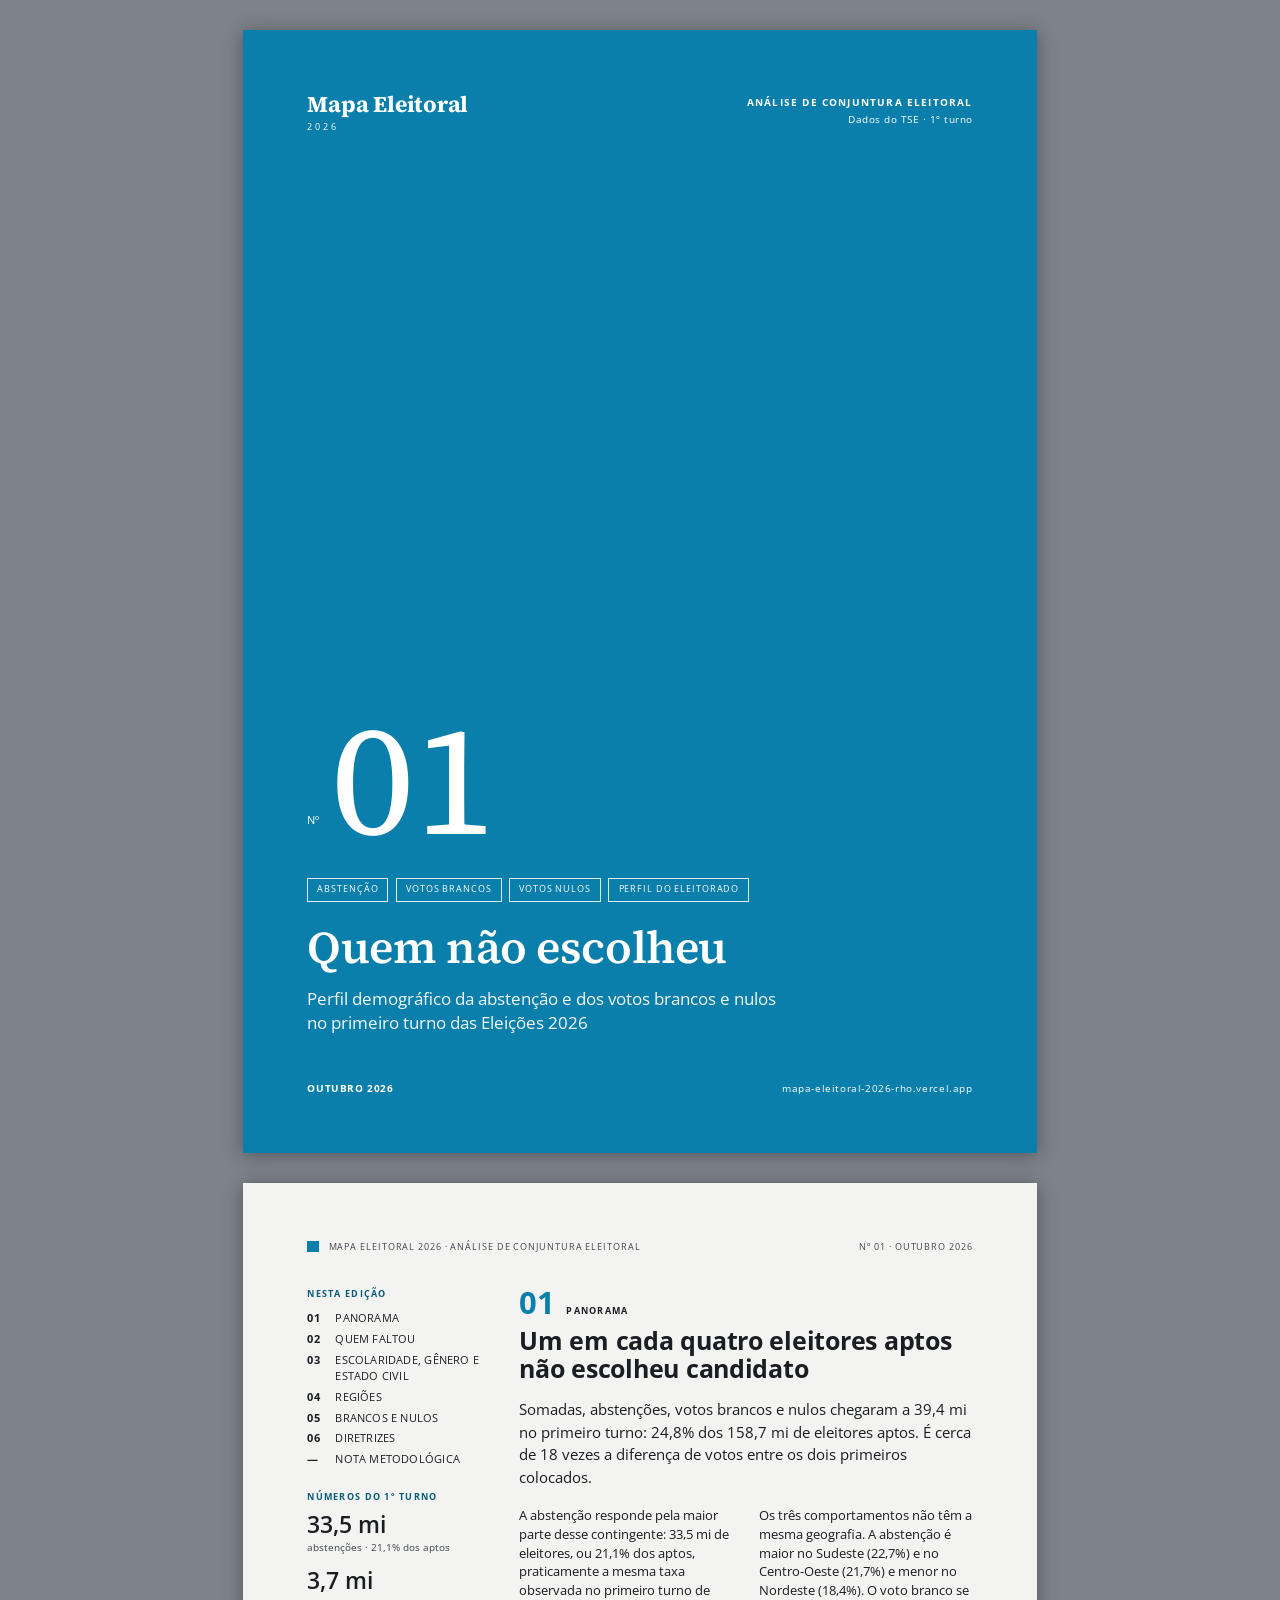
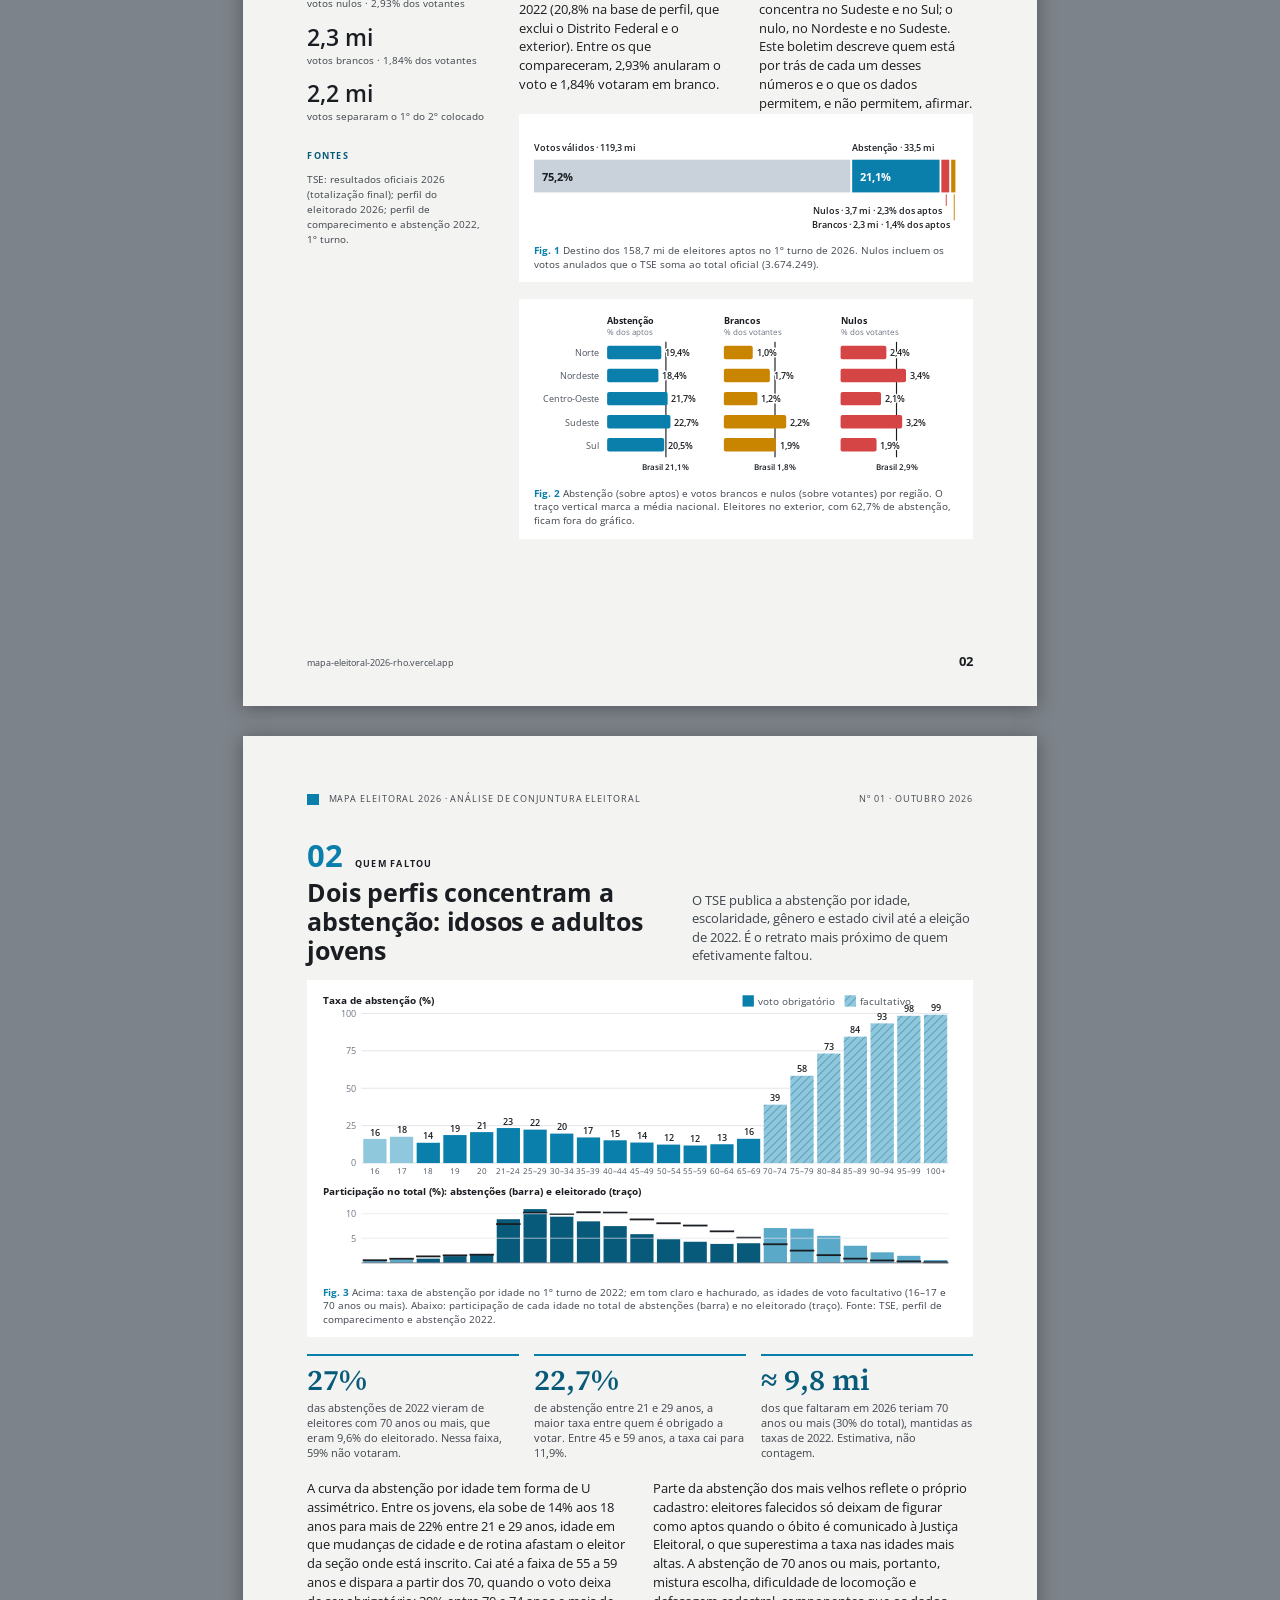
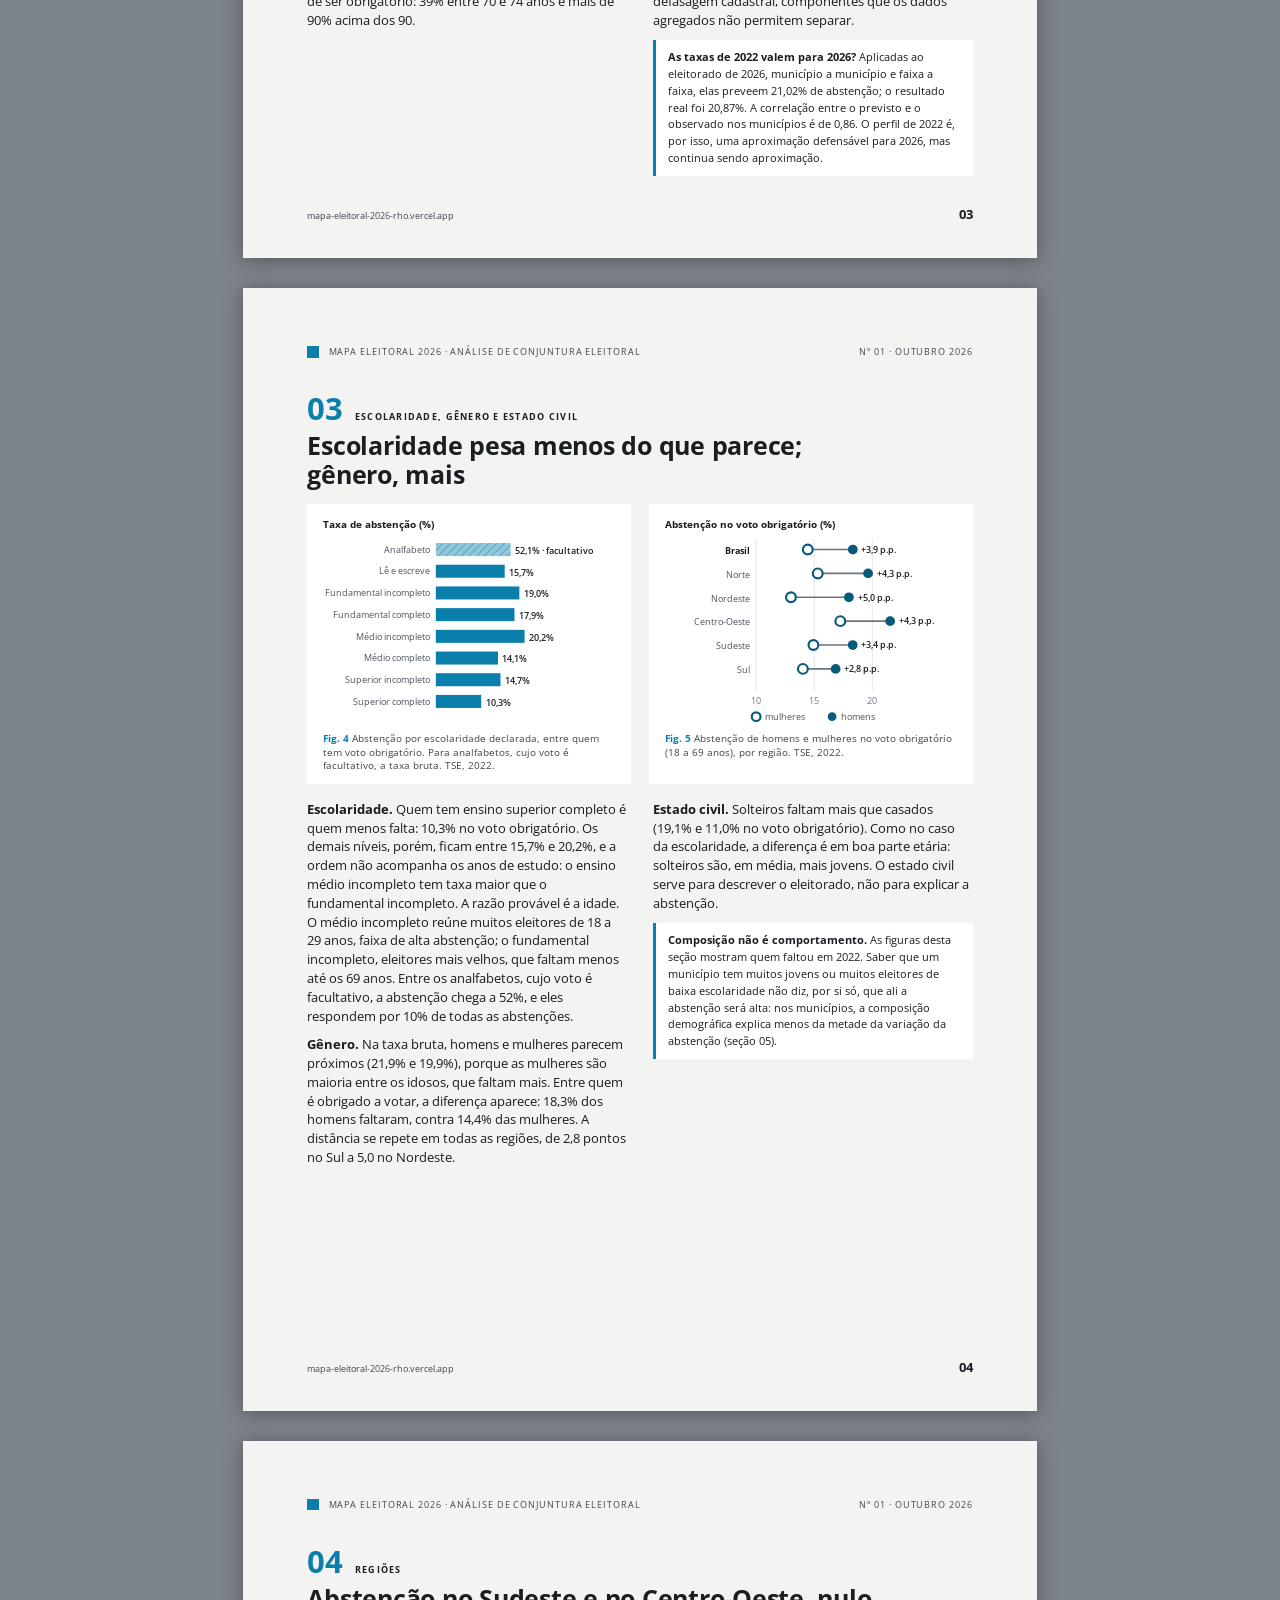
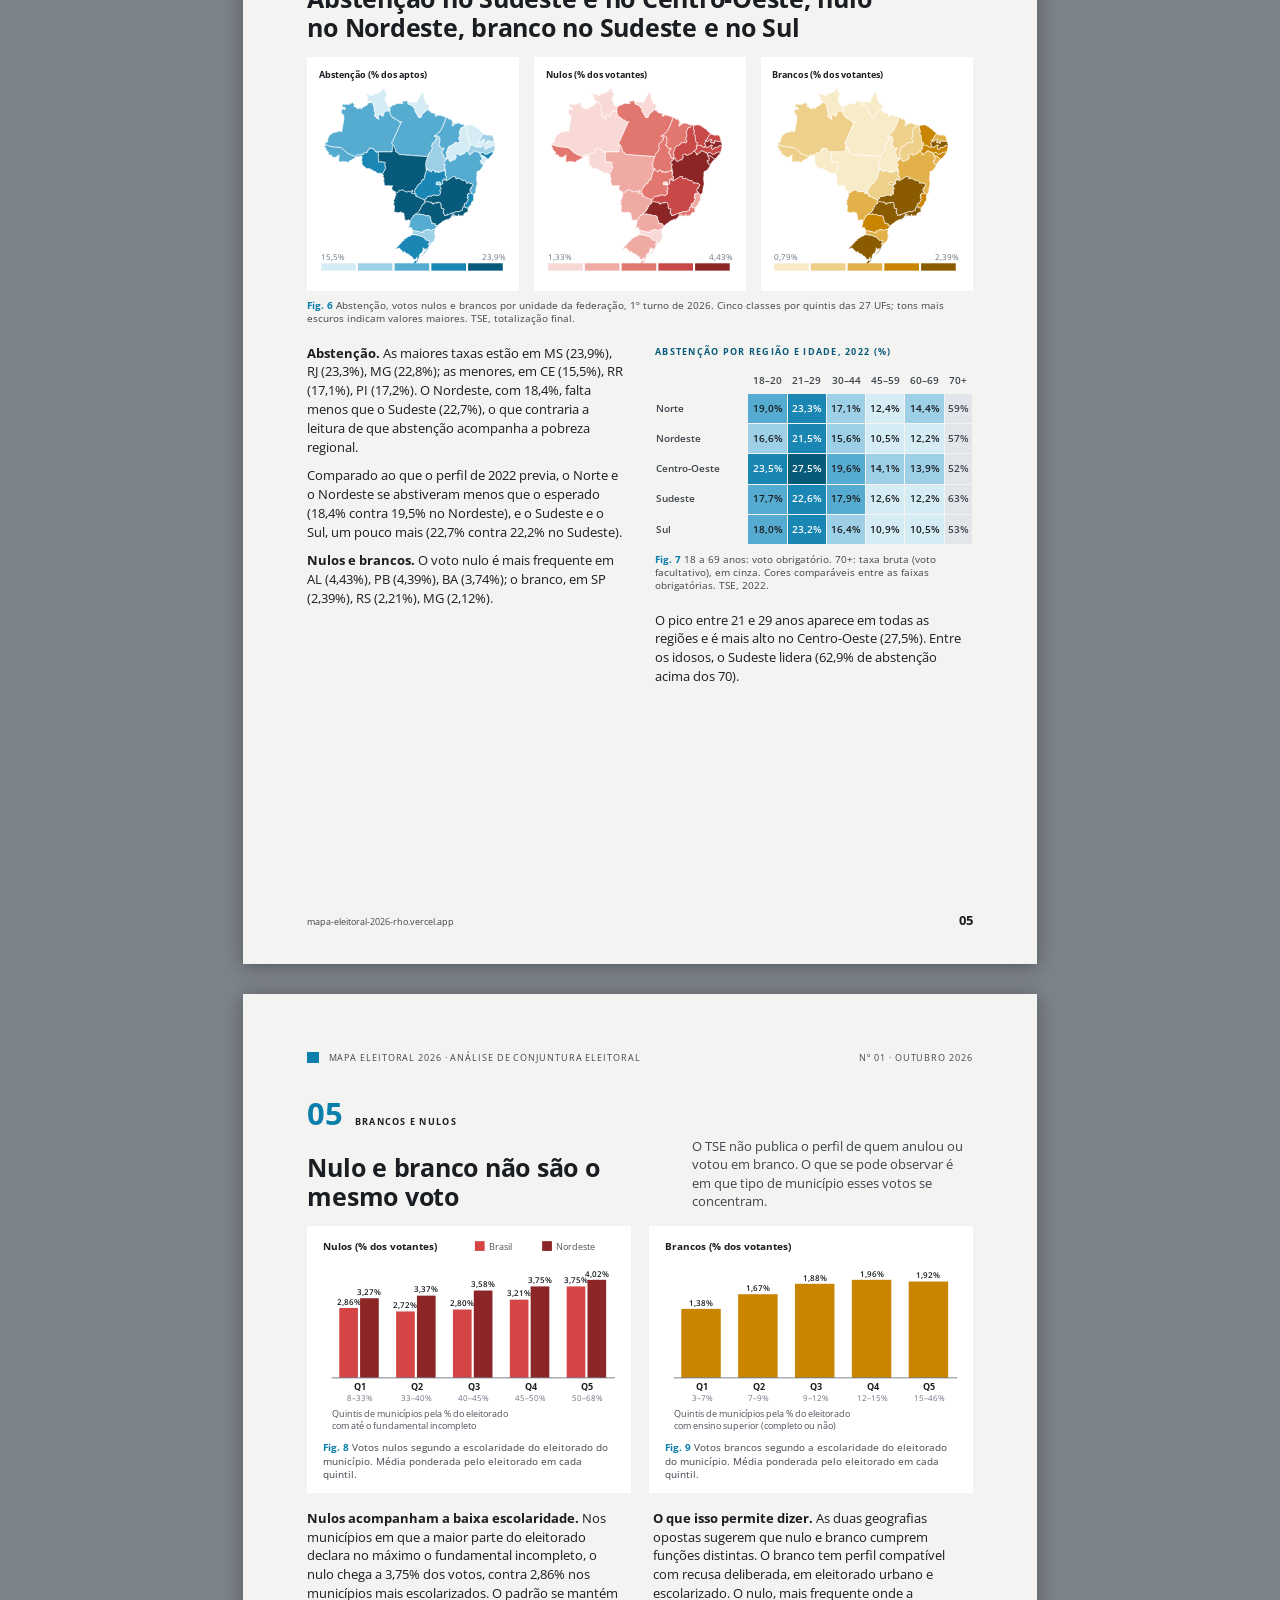
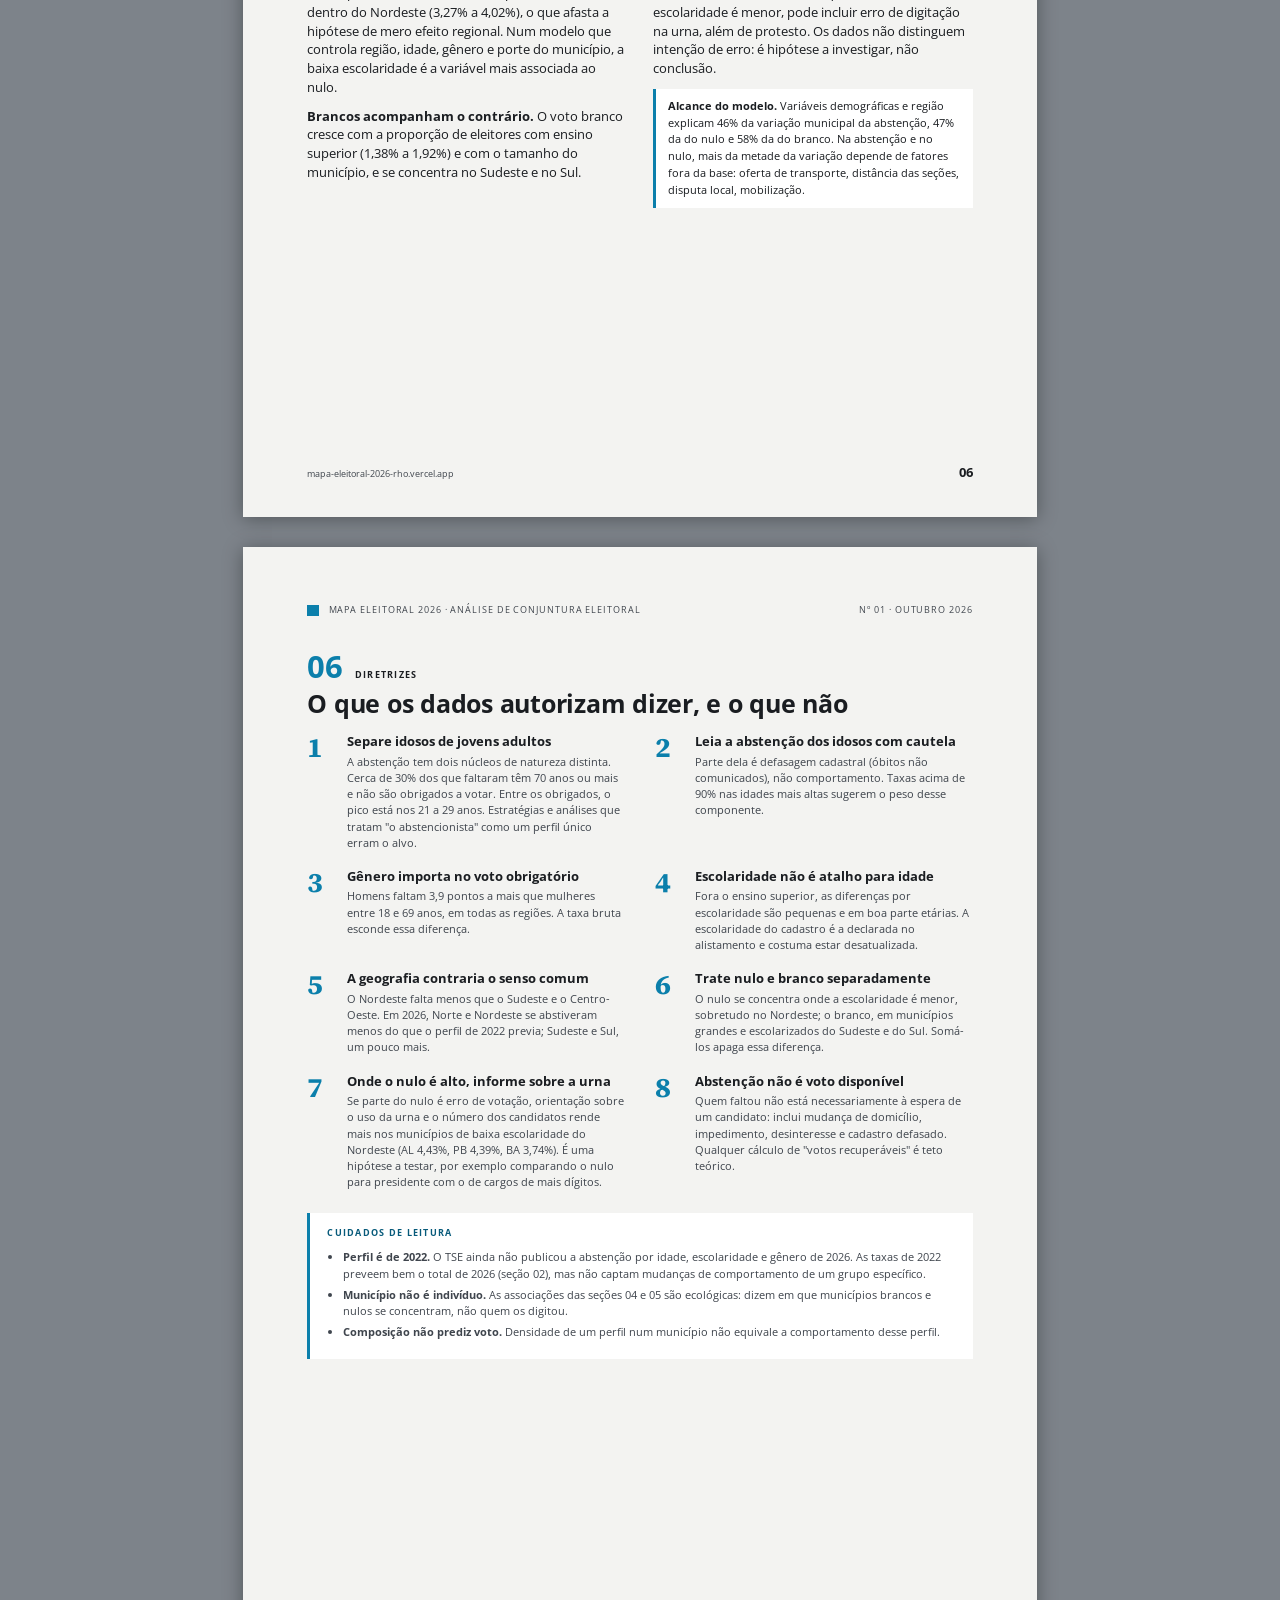
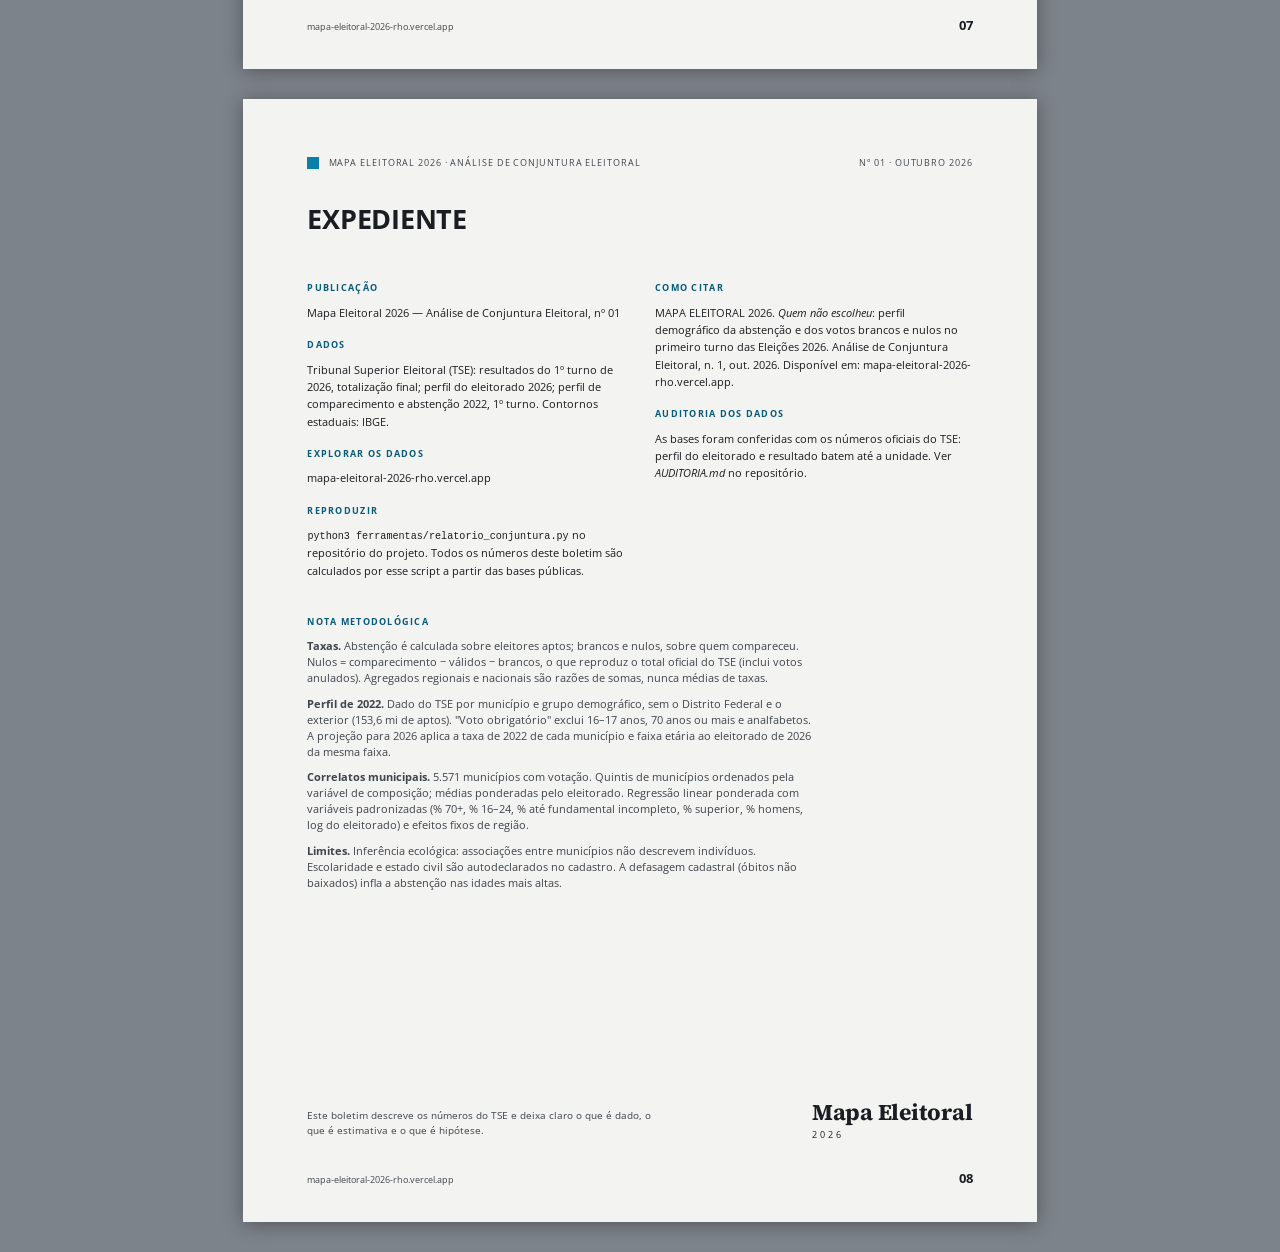
==== relatorios/conjuntura-01/index.html @ c589da08 "Boletim de conjuntura nº 01: quem não escolheu Perfil demográfico da abstenção e dos votos brancos e" ====
<!DOCTYPE html>
<html lang="pt-BR"><head><meta charset="utf-8">
<meta name="viewport" content="width=device-width,initial-scale=1">
<title>Quem não escolheu · Análise de Conjuntura Eleitoral nº 01</title>
<link rel="icon" href="../../favicon.svg" type="image/svg+xml">
<style>/* Boletim de conjuntura — diagramação A4 (impressão e tela) */
@font-face{font-family:"Open Sans";font-weight:400;font-style:normal;src:url(../fontes/open-sans-latin-400-normal.woff2) format("woff2")}
@font-face{font-family:"Open Sans";font-weight:400;font-style:italic;src:url(../fontes/open-sans-latin-400-italic.woff2) format("woff2")}
@font-face{font-family:"Open Sans";font-weight:600;font-style:normal;src:url(../fontes/open-sans-latin-600-normal.woff2) format("woff2")}
@font-face{font-family:"Open Sans";font-weight:700;font-style:normal;src:url(../fontes/open-sans-latin-700-normal.woff2) format("woff2")}
@font-face{font-family:"Source Serif 4";font-weight:400;src:url(../fontes/source-serif-4-latin-400-normal.woff2) format("woff2")}
@font-face{font-family:"Source Serif 4";font-weight:600;src:url(../fontes/source-serif-4-latin-600-normal.woff2) format("woff2")}
@font-face{font-family:"Source Serif 4";font-weight:700;src:url(../fontes/source-serif-4-latin-700-normal.woff2) format("woff2")}

:root{--teal:#0b7fab;--teal-esc:#075a7a;--tinta:#1a1d21;--tinta2:#3f454d;--mudo:#6b7280;--papel:#f3f3f1;--linha:#d9dde2}
@page{size:A4;margin:0}
*{box-sizing:border-box}
html{-webkit-print-color-adjust:exact;print-color-adjust:exact}
body{margin:0;font:9.4pt/1.5 "Open Sans","Inter","DejaVu Sans",sans-serif;color:var(--tinta);background:#7d838a}
svg{display:block;width:100%;height:auto;font-family:"Open Sans","Inter",sans-serif}
p{margin:0 0 2.6mm}
b{font-weight:700}

.pagina{width:210mm;height:297mm;padding:15mm 17mm 16mm;position:relative;background:var(--papel);overflow:hidden;
 page-break-after:always;break-after:page}
@media screen{.pagina{margin:8mm auto;box-shadow:0 2px 18px rgba(0,0,0,.35)}}

/* cabeçalho e rodapé corridos */
.cab{display:flex;align-items:center;gap:2.6mm;font-size:6.8pt;letter-spacing:.1em;color:var(--tinta2);margin-bottom:9mm}
.cab .marca-q{width:3mm;height:3mm;background:var(--teal);display:inline-block}
.cab .dir{margin-left:auto;white-space:nowrap}
.rod{position:absolute;left:17mm;right:17mm;bottom:9mm;display:flex;justify-content:space-between;align-items:baseline;font-size:7pt;color:var(--tinta2)}
.rod b{font-size:9.5pt;color:var(--tinta)}

/* marca textual (não usa logotipo de terceiros) */
.marca{display:inline-flex;flex-direction:column;line-height:1}
.marca b{font-family:"Source Serif 4",serif;font-size:17pt;font-weight:700;letter-spacing:-.01em}
.marca span{font-size:7pt;letter-spacing:.32em;margin-top:1.4mm}
.marca.escura{color:var(--tinta)}

/* capa */
.capa{background:var(--teal);color:#fff;display:flex;flex-direction:column;padding:17mm 17mm 15mm}
.capa-topo{display:flex;justify-content:space-between;align-items:flex-start}
.capa-serie{text-align:right;font-size:7.4pt;line-height:1.7;letter-spacing:.05em}
.capa-serie b{letter-spacing:.12em}
.capa-corpo{margin-top:auto;margin-bottom:12mm}
.numero{font-family:"Source Serif 4",serif;font-size:118pt;line-height:.82;font-weight:400;display:flex;align-items:flex-end;gap:3mm;margin-bottom:9mm}
.numero small{font-family:"Open Sans",sans-serif;font-size:8pt;padding-bottom:5mm}
.etiquetas{display:flex;flex-wrap:wrap;gap:2mm;margin-bottom:6mm}
.etiquetas span{border:1px solid rgba(255,255,255,.85);padding:1.2mm 2.4mm;font-size:6.6pt;letter-spacing:.1em}
.capa h1{font-family:"Source Serif 4",serif;font-weight:600;font-size:34pt;line-height:1.05;margin:0 0 4mm;letter-spacing:-.01em}
.capa .sub{font-size:12.5pt;line-height:1.45;max-width:125mm;margin:0;opacity:.96}
.capa-pe{display:flex;justify-content:space-between;font-size:7.6pt;letter-spacing:.06em}

/* seções */
.secao{display:flex;align-items:baseline;gap:3mm;font-size:6.8pt;font-weight:700;letter-spacing:.14em;color:var(--tinta);margin-bottom:2mm}
.secao b{font-size:23pt;color:var(--teal);letter-spacing:0;line-height:1}
h2{font-size:19pt;line-height:1.14;margin:0 0 4mm;font-weight:700;letter-spacing:-.01em}
h2.largo{max-width:150mm}
.lead{font-size:11.6pt;line-height:1.45;color:var(--tinta);margin-bottom:5mm}
.col2{column-count:2;column-gap:7mm;text-align:left;hyphens:auto}
.col2 p{break-inside:avoid-column}

/* página com coluna lateral */
.duas{display:grid;grid-template-columns:47mm 1fr;gap:9mm}
.lateral h4,.quadro h4,.exp h4,.metodo h4,.tab-tit{text-transform:uppercase;font-size:6.8pt;letter-spacing:.14em;color:var(--teal-esc);margin:0 0 2.4mm;font-weight:700}
.lateral h4{margin-top:6mm}
.lateral h4:first-child{margin-top:0}
.sumario{list-style:none;margin:0;padding:0;font-size:8pt;letter-spacing:.02em}
.sumario li{display:flex;gap:2.4mm;margin:1.3mm 0;text-transform:uppercase}
.sumario b{min-width:5mm}
.num{margin:0 0 3.4mm}
.num b{display:block;font-size:17pt;line-height:1.1;font-weight:600}
.num span{font-size:7.6pt;color:var(--tinta2)}
.pq{font-size:7.6pt;color:var(--tinta2)}

/* figuras */
figure{margin:0 0 4.5mm;background:#fff;padding:3.5mm 4mm 3mm;break-inside:avoid}
figcaption,.leg-fig{font-size:7.2pt;line-height:1.4;color:var(--tinta2);margin-top:2.4mm}
figcaption b,.leg-fig b{color:var(--teal)}
.figs2{display:grid;grid-template-columns:1fr 1fr;gap:5mm}
.mapas{display:grid;grid-template-columns:repeat(3,1fr);gap:4mm}
.mapas figure{margin:0;padding:3mm}
.leg-fig{margin:2mm 0 5mm}

.titulo-lado{display:grid;grid-template-columns:1.25fr 1fr;gap:9mm;align-items:end;margin-bottom:4mm}
.titulo-lado h2{margin:0}
.lead-lado{font-size:9.6pt;line-height:1.45;margin:0;color:var(--tinta2)}

.tres{display:grid;grid-template-columns:repeat(3,1fr);gap:4mm;margin:0 0 5mm}
.destaque{border-top:2px solid var(--teal);padding-top:2.4mm}
.destaque b{display:block;font-family:"Source Serif 4",serif;font-size:22pt;font-weight:600;line-height:1.05;color:var(--teal-esc)}
.destaque span{font-size:8pt;line-height:1.4;color:var(--tinta2);display:block;margin-top:1.4mm}

.nota-val{background:#fff;border-left:3px solid var(--teal);padding:2.4mm 3mm;font-size:8.4pt;break-inside:avoid}

.duas-iguais{display:grid;grid-template-columns:1fr 1fr;gap:8mm}

/* tabela de calor */
table.calor{width:100%;border-collapse:separate;border-spacing:1px;font-size:7.8pt;margin-top:1mm}
table.calor th{font-weight:600;text-align:center;color:var(--tinta2);padding:1.2mm 0}
table.calor tbody th{text-align:left;padding-right:2mm}
td.calor{text-align:center;padding:1.8mm 0;font-weight:600;font-variant-numeric:tabular-nums}
td.calor.fac{background:#e2e5e9;color:var(--tinta2)}

/* diretrizes */
.diretrizes{display:grid;grid-template-columns:1fr 1fr;gap:4.5mm 8mm;margin-bottom:6mm}
.dir{display:flex;gap:2.5mm;align-items:flex-start}
.dir>b{flex:none;width:8mm;font-family:"Source Serif 4",serif;font-size:21pt;color:var(--teal);line-height:1}
.dir h3{font-size:9.6pt;margin:0 0 1mm;line-height:1.3}
.dir p{font-size:8.4pt;margin:0;color:var(--tinta2);line-height:1.45}
.quadro{background:#fff;border-left:3px solid var(--teal);padding:3.5mm 4.5mm}
.quadro ul{margin:0;padding-left:4mm;font-size:8.3pt;color:var(--tinta2)}
.quadro li{margin:1.2mm 0}

/* expediente */
h2.expediente{font-size:20pt;margin:0 0 8mm}
.exp h4{margin-top:4.5mm}
.exp p{font-size:8.6pt}
.exp code{font-size:7.6pt}
.metodo{margin-top:7mm;max-width:135mm}
.metodo p{font-size:8pt;color:var(--tinta2)}
.exp-pe{position:absolute;left:17mm;right:17mm;bottom:22mm;display:flex;justify-content:space-between;align-items:flex-end}
.exp-pe p{font-size:7.8pt;color:var(--tinta2);max-width:95mm;margin:0}
</style></head>
<body>
<section class="pagina capa">
 <div class="capa-topo">
  <div class="marca"><b>Mapa Eleitoral</b><span>2026</span></div>
  <div class="capa-serie"><b>ANÁLISE DE CONJUNTURA ELEITORAL</b><br>Dados do TSE · 1º turno</div>
 </div>
 <div class="capa-corpo">
  <div class="numero"><small>Nº</small>01</div>
  <div class="etiquetas"><span>ABSTENÇÃO</span><span>VOTOS BRANCOS</span><span>VOTOS NULOS</span><span>PERFIL DO ELEITORADO</span></div>
  <h1>Quem não escolheu</h1>
  <p class="sub">Perfil demográfico da abstenção e dos votos brancos e nulos no primeiro turno das Eleições 2026</p>
 </div>
 <div class="capa-pe"><b>OUTUBRO 2026</b><span>mapa-eleitoral-2026-rho.vercel.app</span></div>
</section>
<section class="pagina">
 <header class="cab"><span class="marca-q"></span>MAPA ELEITORAL 2026 · ANÁLISE DE CONJUNTURA ELEITORAL<span class="dir">Nº 01 · OUTUBRO 2026</span></header>
 <div class="duas">
  <aside class="lateral">
   <h4>NESTA EDIÇÃO</h4>
   <ol class="sumario"><li><b>01</b>Panorama</li><li><b>02</b>Quem faltou</li><li><b>03</b>Escolaridade, gênero e estado civil</li>
   <li><b>04</b>Regiões</li><li><b>05</b>Brancos e nulos</li><li><b>06</b>Diretrizes</li><li><b>—</b>Nota metodológica</li></ol>
   <h4>NÚMEROS DO 1º TURNO</h4>
   <div class="num"><b>33,5 mi</b><span>abstenções · 21,1% dos aptos</span></div>
   <div class="num"><b>3,7 mi</b><span>votos nulos · 2,93% dos votantes</span></div>
   <div class="num"><b>2,3 mi</b><span>votos brancos · 1,84% dos votantes</span></div>
   <div class="num"><b>2,2 mi</b><span>votos separaram o 1º do 2º colocado</span></div>
   <h4>FONTES</h4>
   <p class="pq">TSE: resultados oficiais 2026 (totalização final); perfil do eleitorado 2026; perfil de comparecimento e abstenção 2022, 1º turno.</p>
  </aside>
  <div class="principal">
   <div class="secao"><b>01</b>PANORAMA</div>
   <h2>Um em cada quatro eleitores aptos não escolheu candidato</h2>
   <p class="lead">Somadas, abstenções, votos brancos e nulos chegaram a 39,4 mi no primeiro turno: 24,8% dos 158,7 mi de eleitores aptos. É cerca de 18 vezes a diferença de votos entre os dois primeiros colocados.</p>
   <div class="col2">
    <p>A abstenção responde pela maior parte desse contingente: 33,5 mi de eleitores, ou 21,1% dos aptos, praticamente a mesma taxa observada no primeiro turno de 2022 (20,8% na base de perfil, que exclui o Distrito Federal e o exterior). Entre os que compareceram, 2,93% anularam o voto e 1,84% votaram em branco.</p>
    <p>Os três comportamentos não têm a mesma geografia. A abstenção é maior no Sudeste (22,7%) e no Centro-Oeste (21,7%) e menor no Nordeste (18,4%). O voto branco se concentra no Sudeste e no Sul; o nulo, no Nordeste e no Sudeste. Este boletim descreve quem está por trás de cada um desses números e o que os dados permitem, e não permitem, afirmar.</p>
   </div>
   <figure><svg viewBox="0 0 440 112" role="img" aria-label="Eleitorado apto dividido em votos válidos, abstenção, nulos e brancos" xmlns="http://www.w3.org/2000/svg"><rect x="0.0" y="34" width="328.7" height="34" fill="#c9d2db"/><text x="8.0" y="56.0" font-size="11.5" fill="#1a1d21" text-anchor="start" font-weight="700" >75,2%</text><text x="0.0" y="25.0" font-size="9" fill="#1a1d21" text-anchor="start" font-weight="600" >Votos válidos · 119,3 mi</text><rect x="330.7" y="34" width="90.8" height="34" fill="#0b7fab"/><text x="338.7" y="56.0" font-size="11.5" fill="#fff" text-anchor="start" font-weight="700" >21,1%</text><text x="330.7" y="25.0" font-size="9" fill="#1a1d21" text-anchor="start" font-weight="600" >Abstenção · 33,5 mi</text><rect x="423.4" y="34" width="8.2" height="34" fill="#d64545"/><line x1="428.5" y1="70" x2="428.5" y2="82" stroke="#d64545" stroke-width="1"/><text x="424.5" y="90.0" font-size="9" fill="#1a1d21" text-anchor="end" font-weight="600" >Nulos · 3,7 mi · 2,3% dos aptos</text><rect x="433.6" y="34" width="4.4" height="34" fill="#c98500"/><line x1="436.8" y1="70" x2="436.8" y2="97" stroke="#c98500" stroke-width="1"/><text x="432.8" y="105.0" font-size="9" fill="#1a1d21" text-anchor="end" font-weight="600" >Brancos · 2,3 mi · 1,4% dos aptos</text></svg><figcaption><b>Fig. 1</b> Destino dos 158,7 mi de eleitores aptos no 1º turno de 2026. Nulos incluem os votos anulados que o TSE soma ao total oficial (3.674.249).</figcaption></figure>
   <figure><svg viewBox="0 0 440 172" role="img" aria-label="Abstenção, brancos e nulos por região, 2026" xmlns="http://www.w3.org/2000/svg"><text x="76.0" y="11.0" font-size="9.5" fill="#1a1d21" text-anchor="start" font-weight="700" >Abstenção</text><text x="76.0" y="23.0" font-size="8" fill="#6b7280" text-anchor="start" font-weight="400" >% dos aptos</text><line x1="137.1" y1="30" x2="137.1" y2="150" stroke="#1a1d21" stroke-width="1.2"/><rect x="76.0" y="34" width="56.3" height="14" rx="2" fill="#0b7fab"/><text x="136.3" y="45.0" font-size="9" fill="#1a1d21" text-anchor="start" font-weight="600" paint-order="stroke" stroke="#fff" stroke-width="3" stroke-linejoin="round">19,4%</text><rect x="76.0" y="58" width="53.3" height="14" rx="2" fill="#0b7fab"/><text x="133.3" y="69.0" font-size="9" fill="#1a1d21" text-anchor="start" font-weight="600" paint-order="stroke" stroke="#fff" stroke-width="3" stroke-linejoin="round">18,4%</text><rect x="76.0" y="82" width="62.9" height="14" rx="2" fill="#0b7fab"/><text x="142.9" y="93.0" font-size="9" fill="#1a1d21" text-anchor="start" font-weight="600" paint-order="stroke" stroke="#fff" stroke-width="3" stroke-linejoin="round">21,7%</text><rect x="76.0" y="106" width="65.8" height="14" rx="2" fill="#0b7fab"/><text x="145.8" y="117.0" font-size="9" fill="#1a1d21" text-anchor="start" font-weight="600" paint-order="stroke" stroke="#fff" stroke-width="3" stroke-linejoin="round">22,7%</text><rect x="76.0" y="130" width="59.3" height="14" rx="2" fill="#0b7fab"/><text x="139.3" y="141.0" font-size="9" fill="#1a1d21" text-anchor="start" font-weight="600" paint-order="stroke" stroke="#fff" stroke-width="3" stroke-linejoin="round">20,5%</text><text x="137.1" y="163.0" font-size="8.5" fill="#1a1d21" text-anchor="middle" font-weight="600" >Brasil 21,1%</text><text x="197.3" y="11.0" font-size="9.5" fill="#1a1d21" text-anchor="start" font-weight="700" >Brancos</text><text x="197.3" y="23.0" font-size="8" fill="#6b7280" text-anchor="start" font-weight="400" >% dos votantes</text><line x1="250.5" y1="30" x2="250.5" y2="150" stroke="#1a1d21" stroke-width="1.2"/><rect x="197.33333333333331" y="34" width="30.0" height="14" rx="2" fill="#c98500"/><text x="231.4" y="45.0" font-size="9" fill="#1a1d21" text-anchor="start" font-weight="600" paint-order="stroke" stroke="#fff" stroke-width="3" stroke-linejoin="round">1,0%</text><rect x="197.33333333333331" y="58" width="47.8" height="14" rx="2" fill="#c98500"/><text x="249.2" y="69.0" font-size="9" fill="#1a1d21" text-anchor="start" font-weight="600" paint-order="stroke" stroke="#fff" stroke-width="3" stroke-linejoin="round">1,7%</text><rect x="197.33333333333331" y="82" width="34.9" height="14" rx="2" fill="#c98500"/><text x="236.2" y="93.0" font-size="9" fill="#1a1d21" text-anchor="start" font-weight="600" paint-order="stroke" stroke="#fff" stroke-width="3" stroke-linejoin="round">1,2%</text><rect x="197.33333333333331" y="106" width="64.8" height="14" rx="2" fill="#c98500"/><text x="266.1" y="117.0" font-size="9" fill="#1a1d21" text-anchor="start" font-weight="600" paint-order="stroke" stroke="#fff" stroke-width="3" stroke-linejoin="round">2,2%</text><rect x="197.33333333333331" y="130" width="54.1" height="14" rx="2" fill="#c98500"/><text x="255.5" y="141.0" font-size="9" fill="#1a1d21" text-anchor="start" font-weight="600" paint-order="stroke" stroke="#fff" stroke-width="3" stroke-linejoin="round">1,9%</text><text x="250.5" y="163.0" font-size="8.5" fill="#1a1d21" text-anchor="middle" font-weight="600" >Brasil 1,8%</text><text x="318.7" y="11.0" font-size="9.5" fill="#1a1d21" text-anchor="start" font-weight="700" >Nulos</text><text x="318.7" y="23.0" font-size="8" fill="#6b7280" text-anchor="start" font-weight="400" >% dos votantes</text><line x1="376.8" y1="30" x2="376.8" y2="150" stroke="#1a1d21" stroke-width="1.2"/><rect x="318.66666666666663" y="34" width="47.6" height="14" rx="2" fill="#d64545"/><text x="370.3" y="45.0" font-size="9" fill="#1a1d21" text-anchor="start" font-weight="600" paint-order="stroke" stroke="#fff" stroke-width="3" stroke-linejoin="round">2,4%</text><rect x="318.66666666666663" y="58" width="68.0" height="14" rx="2" fill="#d64545"/><text x="390.7" y="69.0" font-size="9" fill="#1a1d21" text-anchor="start" font-weight="600" paint-order="stroke" stroke="#fff" stroke-width="3" stroke-linejoin="round">3,4%</text><rect x="318.66666666666663" y="82" width="42.0" height="14" rx="2" fill="#d64545"/><text x="364.7" y="93.0" font-size="9" fill="#1a1d21" text-anchor="start" font-weight="600" paint-order="stroke" stroke="#fff" stroke-width="3" stroke-linejoin="round">2,1%</text><rect x="318.66666666666663" y="106" width="64.0" height="14" rx="2" fill="#d64545"/><text x="386.7" y="117.0" font-size="9" fill="#1a1d21" text-anchor="start" font-weight="600" paint-order="stroke" stroke="#fff" stroke-width="3" stroke-linejoin="round">3,2%</text><rect x="318.66666666666663" y="130" width="37.4" height="14" rx="2" fill="#d64545"/><text x="360.1" y="141.0" font-size="9" fill="#1a1d21" text-anchor="start" font-weight="600" paint-order="stroke" stroke="#fff" stroke-width="3" stroke-linejoin="round">1,9%</text><text x="376.8" y="163.0" font-size="8.5" fill="#1a1d21" text-anchor="middle" font-weight="600" >Brasil 2,9%</text><text x="68.0" y="45.0" font-size="9" fill="#4a515a" text-anchor="end" font-weight="400" >Norte</text><text x="68.0" y="69.0" font-size="9" fill="#4a515a" text-anchor="end" font-weight="400" >Nordeste</text><text x="68.0" y="93.0" font-size="9" fill="#4a515a" text-anchor="end" font-weight="400" >Centro-Oeste</text><text x="68.0" y="117.0" font-size="9" fill="#4a515a" text-anchor="end" font-weight="400" >Sudeste</text><text x="68.0" y="141.0" font-size="9" fill="#4a515a" text-anchor="end" font-weight="400" >Sul</text></svg><figcaption><b>Fig. 2</b> Abstenção (sobre aptos) e votos brancos e nulos (sobre votantes) por região. O traço vertical marca a média nacional. Eleitores no exterior, com 62,7% de abstenção, ficam fora do gráfico.</figcaption></figure>
  </div>
 </div>
 <footer class="rod"><span>mapa-eleitoral-2026-rho.vercel.app</span><b>02</b></footer>
</section>
<section class="pagina">
 <header class="cab"><span class="marca-q"></span>MAPA ELEITORAL 2026 · ANÁLISE DE CONJUNTURA ELEITORAL<span class="dir">Nº 01 · OUTUBRO 2026</span></header>
 <div class="secao"><b>02</b>QUEM FALTOU</div>
 <div class="titulo-lado">
  <h2>Dois perfis concentram a abstenção: idosos e adultos jovens</h2>
  <p class="lead-lado">O TSE publica a abstenção por idade, escolaridade, gênero e estado civil até a eleição de 2022. É o retrato mais próximo de quem efetivamente faltou.</p>
 </div>
 <figure><svg viewBox="0 0 560 250" role="img" aria-label="Taxa de abstenção por idade em 2022 e participação de cada idade no total de abstenções" xmlns="http://www.w3.org/2000/svg"><defs><pattern id="hach" width="5" height="5" patternUnits="userSpaceOnUse" patternTransform="rotate(45)"><line x1="0" y1="0" x2="0" y2="5" stroke="#075a7a" stroke-width="1.2" opacity=".5"/></pattern></defs><text x="0.0" y="10.0" font-size="9" fill="#1a1d21" text-anchor="start" font-weight="700" >Taxa de abstenção (%)</text><line x1="34" y1="150.0" x2="552" y2="150.0" stroke="#dfe3e8" stroke-width="0.8"/><text x="29.0" y="153.0" font-size="8" fill="#6b7280" text-anchor="end" font-weight="400" >0</text><line x1="34" y1="117.0" x2="552" y2="117.0" stroke="#dfe3e8" stroke-width="0.8"/><text x="29.0" y="120.0" font-size="8" fill="#6b7280" text-anchor="end" font-weight="400" >25</text><line x1="34" y1="84.0" x2="552" y2="84.0" stroke="#dfe3e8" stroke-width="0.8"/><text x="29.0" y="87.0" font-size="8" fill="#6b7280" text-anchor="end" font-weight="400" >50</text><line x1="34" y1="51.0" x2="552" y2="51.0" stroke="#dfe3e8" stroke-width="0.8"/><text x="29.0" y="54.0" font-size="8" fill="#6b7280" text-anchor="end" font-weight="400" >75</text><line x1="34" y1="18.0" x2="552" y2="18.0" stroke="#dfe3e8" stroke-width="0.8"/><text x="29.0" y="21.0" font-size="8" fill="#6b7280" text-anchor="end" font-weight="400" >100</text><rect x="35.5" y="128.7" width="20.5" height="21.3" fill="#8fc7dd"/><text x="45.8" y="125.7" font-size="7.5" fill="#1a1d21" text-anchor="middle" font-weight="600" >16</text><text x="45.8" y="160.0" font-size="7" fill="#4a515a" text-anchor="middle" font-weight="400" >16</text><rect x="59.0" y="126.8" width="20.5" height="23.2" fill="#8fc7dd"/><text x="69.3" y="123.8" font-size="7.5" fill="#1a1d21" text-anchor="middle" font-weight="600" >18</text><text x="69.3" y="160.0" font-size="7" fill="#4a515a" text-anchor="middle" font-weight="400" >17</text><rect x="82.6" y="132.1" width="20.5" height="17.9" fill="#0b7fab"/><text x="92.9" y="129.1" font-size="7.5" fill="#1a1d21" text-anchor="middle" font-weight="600" >14</text><text x="92.9" y="160.0" font-size="7" fill="#4a515a" text-anchor="middle" font-weight="400" >18</text><rect x="106.1" y="125.3" width="20.5" height="24.7" fill="#0b7fab"/><text x="116.4" y="122.3" font-size="7.5" fill="#1a1d21" text-anchor="middle" font-weight="600" >19</text><text x="116.4" y="160.0" font-size="7" fill="#4a515a" text-anchor="middle" font-weight="400" >19</text><rect x="129.7" y="122.7" width="20.5" height="27.3" fill="#0b7fab"/><text x="140.0" y="119.7" font-size="7.5" fill="#1a1d21" text-anchor="middle" font-weight="600" >21</text><text x="140.0" y="160.0" font-size="7" fill="#4a515a" text-anchor="middle" font-weight="400" >20</text><rect x="153.2" y="119.1" width="20.5" height="30.9" fill="#0b7fab"/><text x="163.5" y="116.1" font-size="7.5" fill="#1a1d21" text-anchor="middle" font-weight="600" >23</text><text x="163.5" y="160.0" font-size="7" fill="#4a515a" text-anchor="middle" font-weight="400" >21–24</text><rect x="176.8" y="120.5" width="20.5" height="29.5" fill="#0b7fab"/><text x="187.0" y="117.5" font-size="7.5" fill="#1a1d21" text-anchor="middle" font-weight="600" >22</text><text x="187.0" y="160.0" font-size="7" fill="#4a515a" text-anchor="middle" font-weight="400" >25–29</text><rect x="200.3" y="124.0" width="20.5" height="26.0" fill="#0b7fab"/><text x="210.6" y="121.0" font-size="7.5" fill="#1a1d21" text-anchor="middle" font-weight="600" >20</text><text x="210.6" y="160.0" font-size="7" fill="#4a515a" text-anchor="middle" font-weight="400" >30–34</text><rect x="223.9" y="127.4" width="20.5" height="22.6" fill="#0b7fab"/><text x="234.1" y="124.4" font-size="7.5" fill="#1a1d21" text-anchor="middle" font-weight="600" >17</text><text x="234.1" y="160.0" font-size="7" fill="#4a515a" text-anchor="middle" font-weight="400" >35–39</text><rect x="247.4" y="129.9" width="20.5" height="20.1" fill="#0b7fab"/><text x="257.7" y="126.9" font-size="7.5" fill="#1a1d21" text-anchor="middle" font-weight="600" >15</text><text x="257.7" y="160.0" font-size="7" fill="#4a515a" text-anchor="middle" font-weight="400" >40–44</text><rect x="271.0" y="131.9" width="20.5" height="18.1" fill="#0b7fab"/><text x="281.2" y="128.9" font-size="7.5" fill="#1a1d21" text-anchor="middle" font-weight="600" >14</text><text x="281.2" y="160.0" font-size="7" fill="#4a515a" text-anchor="middle" font-weight="400" >45–49</text><rect x="294.5" y="133.7" width="20.5" height="16.3" fill="#0b7fab"/><text x="304.8" y="130.7" font-size="7.5" fill="#1a1d21" text-anchor="middle" font-weight="600" >12</text><text x="304.8" y="160.0" font-size="7" fill="#4a515a" text-anchor="middle" font-weight="400" >50–54</text><rect x="318.0" y="134.5" width="20.5" height="15.5" fill="#0b7fab"/><text x="328.3" y="131.5" font-size="7.5" fill="#1a1d21" text-anchor="middle" font-weight="600" >12</text><text x="328.3" y="160.0" font-size="7" fill="#4a515a" text-anchor="middle" font-weight="400" >55–59</text><rect x="341.6" y="133.4" width="20.5" height="16.6" fill="#0b7fab"/><text x="351.9" y="130.4" font-size="7.5" fill="#1a1d21" text-anchor="middle" font-weight="600" >13</text><text x="351.9" y="160.0" font-size="7" fill="#4a515a" text-anchor="middle" font-weight="400" >60–64</text><rect x="365.1" y="128.6" width="20.5" height="21.4" fill="#0b7fab"/><text x="375.4" y="125.6" font-size="7.5" fill="#1a1d21" text-anchor="middle" font-weight="600" >16</text><text x="375.4" y="160.0" font-size="7" fill="#4a515a" text-anchor="middle" font-weight="400" >65–69</text><rect x="388.7" y="98.5" width="20.5" height="51.5" fill="#8fc7dd"/><rect x="388.7" y="98.5" width="20.5" height="51.5" fill="url(#hach)"/><text x="399.0" y="95.5" font-size="7.5" fill="#1a1d21" text-anchor="middle" font-weight="600" >39</text><text x="399.0" y="160.0" font-size="7" fill="#4a515a" text-anchor="middle" font-weight="400" >70–74</text><rect x="412.2" y="73.0" width="20.5" height="77.0" fill="#8fc7dd"/><rect x="412.2" y="73.0" width="20.5" height="77.0" fill="url(#hach)"/><text x="422.5" y="70.0" font-size="7.5" fill="#1a1d21" text-anchor="middle" font-weight="600" >58</text><text x="422.5" y="160.0" font-size="7" fill="#4a515a" text-anchor="middle" font-weight="400" >75–79</text><rect x="435.8" y="53.4" width="20.5" height="96.6" fill="#8fc7dd"/><rect x="435.8" y="53.4" width="20.5" height="96.6" fill="url(#hach)"/><text x="446.0" y="50.4" font-size="7.5" fill="#1a1d21" text-anchor="middle" font-weight="600" >73</text><text x="446.0" y="160.0" font-size="7" fill="#4a515a" text-anchor="middle" font-weight="400" >80–84</text><rect x="459.3" y="38.5" width="20.5" height="111.5" fill="#8fc7dd"/><rect x="459.3" y="38.5" width="20.5" height="111.5" fill="url(#hach)"/><text x="469.6" y="35.5" font-size="7.5" fill="#1a1d21" text-anchor="middle" font-weight="600" >84</text><text x="469.6" y="160.0" font-size="7" fill="#4a515a" text-anchor="middle" font-weight="400" >85–89</text><rect x="482.9" y="26.8" width="20.5" height="123.2" fill="#8fc7dd"/><rect x="482.9" y="26.8" width="20.5" height="123.2" fill="url(#hach)"/><text x="493.1" y="23.8" font-size="7.5" fill="#1a1d21" text-anchor="middle" font-weight="600" >93</text><text x="493.1" y="160.0" font-size="7" fill="#4a515a" text-anchor="middle" font-weight="400" >90–94</text><rect x="506.4" y="20.1" width="20.5" height="129.9" fill="#8fc7dd"/><rect x="506.4" y="20.1" width="20.5" height="129.9" fill="url(#hach)"/><text x="516.7" y="17.1" font-size="7.5" fill="#1a1d21" text-anchor="middle" font-weight="600" >98</text><text x="516.7" y="160.0" font-size="7" fill="#4a515a" text-anchor="middle" font-weight="400" >95–99</text><rect x="530.0" y="19.2" width="20.5" height="130.8" fill="#8fc7dd"/><rect x="530.0" y="19.2" width="20.5" height="130.8" fill="url(#hach)"/><text x="540.2" y="16.2" font-size="7.5" fill="#1a1d21" text-anchor="middle" font-weight="600" >99</text><text x="540.2" y="160.0" font-size="7" fill="#4a515a" text-anchor="middle" font-weight="400" >100+</text><text x="0.0" y="178.0" font-size="9" fill="#1a1d21" text-anchor="start" font-weight="700" >Participação no total (%): abstenções (barra) e eleitorado (traço)</text><rect x="35.5" y="236.2" width="20.5" height="1.8" fill="#5aa9c8"/><line x1="35.0" y1="235.7" x2="56.5" y2="235.7" stroke="#1a1d21" stroke-width="1.6"/><rect x="59.0" y="234.9" width="20.5" height="3.1" fill="#5aa9c8"/><line x1="58.5" y1="234.4" x2="80.1" y2="234.4" stroke="#1a1d21" stroke-width="1.6"/><rect x="82.6" y="234.3" width="20.5" height="3.7" fill="#075a7a"/><line x1="82.1" y1="232.3" x2="103.6" y2="232.3" stroke="#1a1d21" stroke-width="1.6"/><rect x="106.1" y="232.1" width="20.5" height="5.9" fill="#075a7a"/><line x1="105.6" y1="231.4" x2="127.2" y2="231.4" stroke="#1a1d21" stroke-width="1.6"/><rect x="129.7" y="230.8" width="20.5" height="7.2" fill="#075a7a"/><line x1="129.2" y1="230.8" x2="150.7" y2="230.8" stroke="#1a1d21" stroke-width="1.6"/><rect x="153.2" y="199.5" width="20.5" height="38.5" fill="#075a7a"/><line x1="152.7" y1="203.8" x2="174.3" y2="203.8" stroke="#1a1d21" stroke-width="1.6"/><rect x="176.8" y="190.6" width="20.5" height="47.4" fill="#075a7a"/><line x1="176.3" y1="193.8" x2="197.8" y2="193.8" stroke="#1a1d21" stroke-width="1.6"/><rect x="200.3" y="197.3" width="20.5" height="40.7" fill="#075a7a"/><line x1="199.8" y1="195.0" x2="221.4" y2="195.0" stroke="#1a1d21" stroke-width="1.6"/><rect x="223.9" y="201.4" width="20.5" height="36.6" fill="#075a7a"/><line x1="223.4" y1="193.4" x2="244.9" y2="193.4" stroke="#1a1d21" stroke-width="1.6"/><rect x="247.4" y="205.6" width="20.5" height="32.4" fill="#075a7a"/><line x1="246.9" y1="193.7" x2="268.5" y2="193.7" stroke="#1a1d21" stroke-width="1.6"/><rect x="271.0" y="212.7" width="20.5" height="25.3" fill="#075a7a"/><line x1="270.5" y1="199.7" x2="292.0" y2="199.7" stroke="#1a1d21" stroke-width="1.6"/><rect x="294.5" y="217.2" width="20.5" height="20.8" fill="#075a7a"/><line x1="294.0" y1="203.1" x2="315.5" y2="203.1" stroke="#1a1d21" stroke-width="1.6"/><rect x="318.0" y="219.4" width="20.5" height="18.6" fill="#075a7a"/><line x1="317.5" y1="205.1" x2="339.1" y2="205.1" stroke="#1a1d21" stroke-width="1.6"/><rect x="341.6" y="221.3" width="20.5" height="16.7" fill="#075a7a"/><line x1="341.1" y1="210.2" x2="362.6" y2="210.2" stroke="#1a1d21" stroke-width="1.6"/><rect x="365.1" y="220.7" width="20.5" height="17.3" fill="#075a7a"/><line x1="364.6" y1="215.8" x2="386.2" y2="215.8" stroke="#1a1d21" stroke-width="1.6"/><rect x="388.7" y="207.3" width="20.5" height="30.7" fill="#5aa9c8"/><line x1="388.2" y1="221.6" x2="409.7" y2="221.6" stroke="#1a1d21" stroke-width="1.6"/><rect x="412.2" y="207.9" width="20.5" height="30.1" fill="#5aa9c8"/><line x1="411.7" y1="227.2" x2="433.3" y2="227.2" stroke="#1a1d21" stroke-width="1.6"/><rect x="435.8" y="214.2" width="20.5" height="23.8" fill="#5aa9c8"/><line x1="435.3" y1="231.2" x2="456.8" y2="231.2" stroke="#1a1d21" stroke-width="1.6"/><rect x="459.3" y="222.9" width="20.5" height="15.1" fill="#5aa9c8"/><line x1="458.8" y1="234.3" x2="480.4" y2="234.3" stroke="#1a1d21" stroke-width="1.6"/><rect x="482.9" y="228.7" width="20.5" height="9.3" fill="#5aa9c8"/><line x1="482.4" y1="235.9" x2="503.9" y2="235.9" stroke="#1a1d21" stroke-width="1.6"/><rect x="506.4" y="231.8" width="20.5" height="6.2" fill="#5aa9c8"/><line x1="505.9" y1="236.7" x2="527.5" y2="236.7" stroke="#1a1d21" stroke-width="1.6"/><rect x="530.0" y="235.5" width="20.5" height="2.5" fill="#5aa9c8"/><line x1="529.5" y1="237.5" x2="551.0" y2="237.5" stroke="#1a1d21" stroke-width="1.6"/><line x1="34" y1="238" x2="552" y2="238" stroke="#6b7280" stroke-width="0.8"/><line x1="34" y1="216.3" x2="552" y2="216.3" stroke="#dfe3e8" stroke-width="0.6"/><text x="29.0" y="219.3" font-size="8" fill="#6b7280" text-anchor="end" font-weight="400" >5</text><line x1="34" y1="194.7" x2="552" y2="194.7" stroke="#dfe3e8" stroke-width="0.6"/><text x="29.0" y="197.7" font-size="8" fill="#6b7280" text-anchor="end" font-weight="400" >10</text><rect x="370" y="2" width="10" height="10" fill="#0b7fab"/><text x="384.0" y="11.0" font-size="8.5" fill="#4a515a" text-anchor="start" font-weight="400" >voto obrigatório</text><rect x="460" y="2" width="10" height="10" fill="#8fc7dd"/><rect x="460" y="2" width="10" height="10" fill="url(#hach)"/><text x="474.0" y="11.0" font-size="8.5" fill="#4a515a" text-anchor="start" font-weight="400" >facultativo</text></svg><figcaption><b>Fig. 3</b> Acima: taxa de abstenção por idade no 1º turno de 2022; em tom claro e hachurado, as idades de voto facultativo (16–17 e 70 anos ou mais). Abaixo: participação de cada idade no total de abstenções (barra) e no eleitorado (traço). Fonte: TSE, perfil de comparecimento e abstenção 2022.</figcaption></figure>
 <div class="tres">
  <div class="destaque"><b>27%</b><span>das abstenções de 2022 vieram de eleitores com 70 anos ou mais, que eram 9,6% do eleitorado. Nessa faixa, 59% não votaram.</span></div>
  <div class="destaque"><b>22,7%</b><span>de abstenção entre 21 e 29 anos, a maior taxa entre quem é obrigado a votar. Entre 45 e 59 anos, a taxa cai para 11,9%.</span></div>
  <div class="destaque"><b>≈ 9,8 mi</b><span>dos que faltaram em 2026 teriam 70 anos ou mais (30% do total), mantidas as taxas de 2022. Estimativa, não contagem.</span></div>
 </div>
 <div class="col2">
  <p>A curva da abstenção por idade tem forma de U assimétrico. Entre os jovens, ela sobe de 14% aos 18 anos para mais de 22% entre 21 e 29 anos, idade em que mudanças de cidade e de rotina afastam o eleitor da seção onde está inscrito. Cai até a faixa de 55 a 59 anos e dispara a partir dos 70, quando o voto deixa de ser obrigatório: 39% entre 70 e 74 anos e mais de 90% acima dos 90.</p>
  <p>Parte da abstenção dos mais velhos reflete o próprio cadastro: eleitores falecidos só deixam de figurar como aptos quando o óbito é comunicado à Justiça Eleitoral, o que superestima a taxa nas idades mais altas. A abstenção de 70 anos ou mais, portanto, mistura escolha, dificuldade de locomoção e defasagem cadastral, componentes que os dados agregados não permitem separar.</p>
  <p class="nota-val"><b>As taxas de 2022 valem para 2026?</b> Aplicadas ao eleitorado de 2026, município a município e faixa a faixa, elas preveem 21,02% de abstenção; o resultado real foi 20,87%. A correlação entre o previsto e o observado nos municípios é de 0,86. O perfil de 2022 é, por isso, uma aproximação defensável para 2026, mas continua sendo aproximação.</p>
 </div>
 <footer class="rod"><span>mapa-eleitoral-2026-rho.vercel.app</span><b>03</b></footer>
</section>
<section class="pagina">
 <header class="cab"><span class="marca-q"></span>MAPA ELEITORAL 2026 · ANÁLISE DE CONJUNTURA ELEITORAL<span class="dir">Nº 01 · OUTUBRO 2026</span></header>
 <div class="secao"><b>03</b>ESCOLARIDADE, GÊNERO E ESTADO CIVIL</div>
 <h2 class="largo">Escolaridade pesa menos do que parece; gênero, mais</h2>
 <div class="figs2">
  <figure><svg viewBox="0 0 270 190" role="img" aria-label="Abstenção por escolaridade, voto obrigatório, 2022" xmlns="http://www.w3.org/2000/svg"><defs><pattern id="hach2" width="5" height="5" patternUnits="userSpaceOnUse" patternTransform="rotate(45)"><line x1="0" y1="0" x2="0" y2="5" stroke="#075a7a" stroke-width="1.2" opacity=".5"/></pattern></defs><text x="0.0" y="10.0" font-size="9" fill="#1a1d21" text-anchor="start" font-weight="700" >Taxa de abstenção (%)</text><text x="99.0" y="33.0" font-size="8.5" fill="#4a515a" text-anchor="end" font-weight="400" >Analfabeto</text><rect x="104" y="24" width="68.9" height="12" fill="#8fc7dd"/><rect x="104" y="24" width="68.9" height="12" fill="url(#hach2)"/><text x="176.9" y="34.0" font-size="8.5" fill="#1a1d21" text-anchor="start" font-weight="600" >52,1% · facultativo</text><text x="99.0" y="53.0" font-size="8.5" fill="#4a515a" text-anchor="end" font-weight="400" >Lê e escreve</text><rect x="104" y="44" width="63.5" height="12" fill="#0b7fab"/><text x="171.5" y="54.0" font-size="8.5" fill="#1a1d21" text-anchor="start" font-weight="600" >15,7%</text><text x="99.0" y="73.0" font-size="8.5" fill="#4a515a" text-anchor="end" font-weight="400" >Fundamental incompleto</text><rect x="104" y="64" width="77.0" height="12" fill="#0b7fab"/><text x="185.0" y="74.0" font-size="8.5" fill="#1a1d21" text-anchor="start" font-weight="600" >19,0%</text><text x="99.0" y="93.0" font-size="8.5" fill="#4a515a" text-anchor="end" font-weight="400" >Fundamental completo</text><rect x="104" y="84" width="72.5" height="12" fill="#0b7fab"/><text x="180.5" y="94.0" font-size="8.5" fill="#1a1d21" text-anchor="start" font-weight="600" >17,9%</text><text x="99.0" y="113.0" font-size="8.5" fill="#4a515a" text-anchor="end" font-weight="400" >Médio incompleto</text><rect x="104" y="104" width="81.8" height="12" fill="#0b7fab"/><text x="189.8" y="114.0" font-size="8.5" fill="#1a1d21" text-anchor="start" font-weight="600" >20,2%</text><text x="99.0" y="133.0" font-size="8.5" fill="#4a515a" text-anchor="end" font-weight="400" >Médio completo</text><rect x="104" y="124" width="57.3" height="12" fill="#0b7fab"/><text x="165.3" y="134.0" font-size="8.5" fill="#1a1d21" text-anchor="start" font-weight="600" >14,1%</text><text x="99.0" y="153.0" font-size="8.5" fill="#4a515a" text-anchor="end" font-weight="400" >Superior incompleto</text><rect x="104" y="144" width="59.6" height="12" fill="#0b7fab"/><text x="167.6" y="154.0" font-size="8.5" fill="#1a1d21" text-anchor="start" font-weight="600" >14,7%</text><text x="99.0" y="173.0" font-size="8.5" fill="#4a515a" text-anchor="end" font-weight="400" >Superior completo</text><rect x="104" y="164" width="41.8" height="12" fill="#0b7fab"/><text x="149.8" y="174.0" font-size="8.5" fill="#1a1d21" text-anchor="start" font-weight="600" >10,3%</text></svg><figcaption><b>Fig. 4</b> Abstenção por escolaridade declarada, entre quem tem voto obrigatório. Para analfabetos, cujo voto é facultativo, a taxa bruta. TSE, 2022.</figcaption></figure>
  <figure><svg viewBox="0 0 270 190" role="img" aria-label="Abstenção de homens e mulheres no voto obrigatório, por região, 2022" xmlns="http://www.w3.org/2000/svg"><text x="0.0" y="10.0" font-size="9" fill="#1a1d21" text-anchor="start" font-weight="700" >Abstenção no voto obrigatório (%)</text><line x1="84.0" y1="20" x2="84.0" y2="160" stroke="#dfe3e8" stroke-width="0.8"/><text x="84.0" y="172.0" font-size="8" fill="#6b7280" text-anchor="middle" font-weight="400" >10</text><line x1="137.6" y1="20" x2="137.6" y2="160" stroke="#dfe3e8" stroke-width="0.8"/><text x="137.6" y="172.0" font-size="8" fill="#6b7280" text-anchor="middle" font-weight="400" >15</text><line x1="191.1" y1="20" x2="191.1" y2="160" stroke="#dfe3e8" stroke-width="0.8"/><text x="191.1" y="172.0" font-size="8" fill="#6b7280" text-anchor="middle" font-weight="400" >20</text><text x="78.0" y="34.0" font-size="8.5" fill="#1a1d21" text-anchor="end" font-weight="700" >Brasil</text><line x1="131.6" y1="30" x2="173.1" y2="30" stroke="#6b7280" stroke-width="1.5"/><circle cx="131.6" cy="30" r="4.5" fill="#fff" stroke="#075a7a" stroke-width="2"/><circle cx="173.1" cy="30" r="4.5" fill="#075a7a"/><text x="181.1" y="33.0" font-size="8" fill="#1a1d21" text-anchor="start" font-weight="600" >+3,9 p.p.</text><text x="78.0" y="56.0" font-size="8.5" fill="#4a515a" text-anchor="end" font-weight="400" >Norte</text><line x1="140.8" y1="52" x2="187.2" y2="52" stroke="#6b7280" stroke-width="1.5"/><circle cx="140.8" cy="52" r="4.5" fill="#fff" stroke="#075a7a" stroke-width="2"/><circle cx="187.2" cy="52" r="4.5" fill="#075a7a"/><text x="195.2" y="55.0" font-size="8" fill="#1a1d21" text-anchor="start" font-weight="600" >+4,3 p.p.</text><text x="78.0" y="78.0" font-size="8.5" fill="#4a515a" text-anchor="end" font-weight="400" >Nordeste</text><line x1="116.1" y1="74" x2="169.5" y2="74" stroke="#6b7280" stroke-width="1.5"/><circle cx="116.1" cy="74" r="4.5" fill="#fff" stroke="#075a7a" stroke-width="2"/><circle cx="169.5" cy="74" r="4.5" fill="#075a7a"/><text x="177.5" y="77.0" font-size="8" fill="#1a1d21" text-anchor="start" font-weight="600" >+5,0 p.p.</text><text x="78.0" y="100.0" font-size="8.5" fill="#4a515a" text-anchor="end" font-weight="400" >Centro-Oeste</text><line x1="161.6" y1="96" x2="207.5" y2="96" stroke="#6b7280" stroke-width="1.5"/><circle cx="161.6" cy="96" r="4.5" fill="#fff" stroke="#075a7a" stroke-width="2"/><circle cx="207.5" cy="96" r="4.5" fill="#075a7a"/><text x="215.5" y="99.0" font-size="8" fill="#1a1d21" text-anchor="start" font-weight="600" >+4,3 p.p.</text><text x="78.0" y="122.0" font-size="8.5" fill="#4a515a" text-anchor="end" font-weight="400" >Sudeste</text><line x1="136.8" y1="118" x2="173.0" y2="118" stroke="#6b7280" stroke-width="1.5"/><circle cx="136.8" cy="118" r="4.5" fill="#fff" stroke="#075a7a" stroke-width="2"/><circle cx="173.0" cy="118" r="4.5" fill="#075a7a"/><text x="181.0" y="121.0" font-size="8" fill="#1a1d21" text-anchor="start" font-weight="600" >+3,4 p.p.</text><text x="78.0" y="144.0" font-size="8.5" fill="#4a515a" text-anchor="end" font-weight="400" >Sul</text><line x1="127.1" y1="140" x2="157.3" y2="140" stroke="#6b7280" stroke-width="1.5"/><circle cx="127.1" cy="140" r="4.5" fill="#fff" stroke="#075a7a" stroke-width="2"/><circle cx="157.3" cy="140" r="4.5" fill="#075a7a"/><text x="165.3" y="143.0" font-size="8" fill="#1a1d21" text-anchor="start" font-weight="600" >+2,8 p.p.</text><circle cx="84" cy="184" r="4" fill="#fff" stroke="#075a7a" stroke-width="2"/><text x="92.0" y="187.0" font-size="8.5" fill="#4a515a" text-anchor="start" font-weight="400" >mulheres</text><circle cx="154" cy="184" r="4" fill="#075a7a"/><text x="162.0" y="187.0" font-size="8.5" fill="#4a515a" text-anchor="start" font-weight="400" >homens</text></svg><figcaption><b>Fig. 5</b> Abstenção de homens e mulheres no voto obrigatório (18 a 69 anos), por região. TSE, 2022.</figcaption></figure>
 </div>
 <div class="col2">
  <p><b>Escolaridade.</b> Quem tem ensino superior completo é quem menos falta: 10,3% no voto obrigatório. Os demais níveis, porém, ficam entre 15,7% e 20,2%, e a ordem não acompanha os anos de estudo: o ensino médio incompleto tem taxa maior que o fundamental incompleto. A razão provável é a idade. O médio incompleto reúne muitos eleitores de 18 a 29 anos, faixa de alta abstenção; o fundamental incompleto, eleitores mais velhos, que faltam menos até os 69 anos. Entre os analfabetos, cujo voto é facultativo, a abstenção chega a 52%, e eles respondem por 10% de todas as abstenções.</p>
  <p><b>Gênero.</b> Na taxa bruta, homens e mulheres parecem próximos (21,9% e 19,9%), porque as mulheres são maioria entre os idosos, que faltam mais. Entre quem é obrigado a votar, a diferença aparece: 18,3% dos homens faltaram, contra 14,4% das mulheres. A distância se repete em todas as regiões, de 2,8 pontos no Sul a 5,0 no Nordeste.</p>
  <p><b>Estado civil.</b> Solteiros faltam mais que casados (19,1% e 11,0% no voto obrigatório). Como no caso da escolaridade, a diferença é em boa parte etária: solteiros são, em média, mais jovens. O estado civil serve para descrever o eleitorado, não para explicar a abstenção.</p>
  <p class="nota-val"><b>Composição não é comportamento.</b> As figuras desta seção mostram quem faltou em 2022. Saber que um município tem muitos jovens ou muitos eleitores de baixa escolaridade não diz, por si só, que ali a abstenção será alta: nos municípios, a composição demográfica explica menos da metade da variação da abstenção (seção 05).</p>
 </div>
 <footer class="rod"><span>mapa-eleitoral-2026-rho.vercel.app</span><b>04</b></footer>
</section>
<section class="pagina">
 <header class="cab"><span class="marca-q"></span>MAPA ELEITORAL 2026 · ANÁLISE DE CONJUNTURA ELEITORAL<span class="dir">Nº 01 · OUTUBRO 2026</span></header>
 <div class="secao"><b>04</b>REGIÕES</div>
 <h2 class="largo">Abstenção no Sudeste e no Centro-Oeste, nulo no Nordeste, branco no Sudeste e no Sul</h2>
 <div class="mapas">
  <figure><svg viewBox="0 0 180 202" role="img" aria-label="Abstenção (% dos aptos)" xmlns="http://www.w3.org/2000/svg"><text x="0.0" y="10.0" font-size="9" fill="#1a1d21" text-anchor="start" font-weight="700" >Abstenção (% dos aptos)</text><g transform="translate(4,18)"><path d="M48.9,80.5L49.2,80.6L49.4,80.6L49.4,80.6L49.7,80.6L49.7,80.5L49.8,80.5L49.9,80.6L50.0,80.6L50.1,80.7L50.2,80.7L50.2,80.9L50.2,81.1L50.4,81.3L50.7,81.5L50.8,81.6L51.0,81.8L51.1,81.9L51.2,82.1L51.2,82.3L51.4,82.2L51.7,82.3L51.9,82.2L52.1,82.2L52.4,82.1L52.7,82.3L52.9,82.4L53.2,82.3L53.2,82.2L53.4,82.2L53.5,82.1L53.7,82.2L53.8,82.1L53.9,82.3L54.1,82.2L54.2,82.2L54.4,82.2L54.5,82.1L54.7,82.2L54.8,82.1L54.8,82.3L55.0,82.3L55.2,82.3L55.2,82.5L55.3,82.6L55.5,82.7L55.6,82.8L55.8,82.8L55.8,82.9L56.0,83.0L56.0,82.9L56.1,82.7L56.4,82.4L56.6,82.4L56.8,82.3L56.9,82.1L57.2,82.1L57.4,81.9L57.4,81.8L57.4,81.6L57.4,81.4L57.6,81.1L57.7,80.7L57.9,80.6L57.8,80.3L58.2,79.8L58.5,79.8L58.6,79.6L58.7,79.5L58.6,79.3L58.7,79.2L58.7,78.9L58.7,78.8L58.7,78.7L58.7,78.5L58.9,78.3L59.1,78.2L59.2,78.3L59.4,78.0L59.4,77.8L59.6,77.7L59.6,77.5L59.7,77.3L59.9,77.1L59.4,76.7L59.3,76.5L59.4,76.4L59.4,76.2L59.3,76.0L59.1,75.9L59.1,75.6L59.0,75.5L59.0,75.3L59.0,75.2L58.7,75.2L58.6,75.1L58.6,74.9L58.6,74.8L58.5,74.6L58.5,74.3L58.5,74.0L58.5,73.9L58.6,73.8L58.7,73.7L58.9,73.5L59.0,73.4L59.1,73.3L59.3,73.2L59.3,73.1L59.3,72.8L59.3,72.7L59.1,72.6L59.1,72.4L59.0,72.0L58.7,71.8L58.2,71.8L58.2,71.9L57.8,71.8L57.7,71.6L57.6,71.7L57.5,71.8L57.4,71.8L57.3,71.6L57.2,71.5L57.1,71.3L54.8,71.3L54.8,71.3L53.0,71.3L52.5,71.3L52.6,71.3L52.7,71.0L52.6,70.8L52.7,70.7L52.7,70.5L52.8,70.5L52.8,70.2L52.8,70.1L52.8,70.0L52.8,69.7L52.8,69.2L52.9,68.9L52.7,68.7L52.7,68.6L52.6,68.5L52.4,68.2L52.4,68.0L52.5,67.9L52.3,67.7L52.5,67.3L52.6,67.1L52.7,66.9L52.6,66.7L52.7,66.5L52.6,66.2L52.6,66.2L52.6,66.0L52.4,65.9L52.6,65.8L52.7,65.7L52.8,65.5L52.8,65.5L52.8,65.2L52.7,65.1L52.5,65.0L52.4,64.8L52.5,64.7L52.5,64.4L52.2,64.3L52.3,64.2L52.3,63.9L52.5,63.8L52.6,63.8L52.6,63.5L52.5,63.3L52.5,63.2L52.7,62.6L52.9,62.4L52.7,62.2L52.7,62.1L52.4,61.9L52.3,61.9L52.2,61.7L52.2,61.6L51.9,61.4L51.7,61.5L51.7,61.6L51.6,61.7L51.3,61.7L51.3,61.8L51.2,61.9L51.3,62.1L51.1,62.2L50.9,62.3L50.8,62.2L50.5,61.9L50.2,61.9L50.0,61.7L50.1,61.6L50.0,61.4L49.8,61.2L49.9,61.2L49.9,61.1L49.6,61.0L49.5,61.1L49.3,61.1L49.3,60.9L49.3,60.7L49.2,60.6L49.1,60.4L49.2,60.2L49.1,60.1L48.9,60.1L48.7,59.9L48.5,60.1L48.4,60.0L48.2,59.6L48.2,59.6L48.0,59.5L47.9,59.3L47.8,59.2L47.9,59.1L47.8,58.9L47.6,58.7L47.3,58.6L47.2,58.5L47.1,58.4L46.0,58.4L43.9,58.4L43.9,58.6L43.7,58.8L43.8,58.9L43.6,59.2L43.4,59.3L43.4,59.4L43.5,59.6L43.4,59.6L43.3,59.9L43.2,59.9L43.1,59.8L42.9,59.7L42.7,59.9L42.6,59.9L42.6,60.1L42.5,60.2L42.6,60.4L42.5,60.5L42.7,61.0L42.6,61.1L42.4,61.0L42.3,61.4L42.2,61.5L42.0,61.6L41.8,61.6L41.8,61.7L41.8,61.8L41.8,61.9L41.7,62.1L41.8,62.5L41.4,62.7L41.1,62.8L41.0,62.7L41.0,62.5L40.5,62.7L40.1,62.7L40.0,62.7L39.8,62.9L39.5,62.8L39.4,62.8L39.2,62.9L39.1,62.8L39.0,62.7L38.7,62.8L38.6,63.1L38.5,63.3L38.5,63.7L38.4,64.0L38.2,64.1L38.0,64.5L37.6,64.7L37.4,64.6L37.5,64.4L37.3,64.1L37.3,64.0L37.2,63.9L36.6,64.2L36.4,64.1L36.3,64.5L36.4,64.8L36.3,64.8L36.1,64.8L35.9,64.6L35.8,64.6L35.4,64.7L35.4,64.9L35.3,65.0L35.2,65.2L34.9,65.3L34.8,65.1L34.7,65.1L34.6,64.9L34.4,64.8L34.3,64.7L34.2,64.6L33.9,64.5L33.8,64.6L33.5,64.5L33.3,64.6L33.0,64.6L33.0,64.5L32.5,64.6L32.4,64.9L32.2,65.2L32.0,65.4L32.0,65.5L31.8,65.5L31.6,65.7L31.5,65.7L31.2,65.9L31.0,66.0L30.8,66.0L30.8,66.2L30.7,66.3L31.5,66.6L31.6,66.6L31.7,66.6L31.8,66.6L32.1,66.5L32.6,66.5L32.8,66.4L32.9,66.4L33.1,66.3L33.2,66.4L33.2,66.2L33.4,66.2L33.9,66.2L34.1,66.2L34.2,66.1L34.4,66.0L34.6,66.0L34.7,66.2L34.8,66.1L35.0,66.2L35.0,66.0L35.2,66.1L35.4,66.0L35.4,66.1L35.6,66.4L35.9,66.4L35.9,66.2L36.1,66.2L36.1,65.9L36.4,65.8L36.4,65.7L36.6,65.7L36.7,65.9L36.9,66.3L37.0,66.4L37.0,66.5L36.8,66.7L36.8,66.8L36.9,67.1L36.8,67.3L37.0,67.5L36.9,67.8L37.0,68.0L36.9,68.4L36.6,68.7L36.6,68.9L36.4,69.1L36.5,69.3L36.5,69.4L36.6,69.6L36.5,69.7L36.5,69.8L36.7,69.9L36.8,70.1L36.8,70.4L36.7,70.5L36.9,70.6L37.1,70.8L37.2,71.3L37.0,71.5L37.0,71.6L37.0,71.8L36.8,71.9L36.7,72.0L36.8,72.2L36.7,72.5L36.8,72.7L37.0,72.7L36.8,72.9L36.9,73.5L37.3,73.6L37.3,73.7L37.2,73.9L37.3,74.2L37.1,74.4L37.2,74.5L37.4,74.6L37.5,74.5L37.7,74.5L37.8,74.4L38.0,74.8L37.9,75.1L38.0,75.2L38.1,75.2L38.1,75.7L38.2,75.6L38.3,75.8L38.4,75.6L38.6,75.8L38.7,75.7L38.9,75.7L39.0,76.0L39.2,76.1L39.2,76.3L39.3,76.3L39.3,76.1L39.5,76.1L39.4,76.3L39.4,76.4L39.8,76.6L39.9,76.6L40.1,76.7L40.2,76.6L40.3,76.9L40.3,77.3L40.4,77.3L40.7,77.6L40.9,77.7L41.1,77.6L41.2,77.8L41.4,77.6L41.7,77.7L41.6,77.8L41.9,77.8L42.1,77.8L42.2,77.9L42.4,77.9L42.5,78.0L42.8,77.8L42.9,77.6L43.1,77.7L43.3,77.5L43.7,77.6L43.9,77.7L44.0,77.8L44.2,77.9L44.4,78.1L44.7,78.1L44.7,78.2L44.9,78.5L45.1,78.5L45.3,78.6L45.5,78.7L45.5,78.6L45.8,78.4L46.1,78.4L46.1,78.6L46.2,78.7L46.3,78.8L46.4,79.0L46.5,79.2L46.5,79.3L46.8,79.4L46.8,79.3L47.0,79.4L47.1,79.6L47.3,79.7L47.3,79.8L47.4,80.0L47.6,80.1L47.9,79.9L48.1,80.0L48.1,80.2L48.4,80.3L48.6,80.3L48.8,80.3L48.9,80.5Z" fill="#1a86b4" stroke="#fff" stroke-width="0.6"/><path d="M29.3,65.7L28.6,65.3L28.6,65.3L27.8,65.2L25.8,64.3L24.8,63.8L23.1,63.0L21.9,62.0L20.7,60.9L19.8,60.1L18.3,58.7L17.2,57.8L15.3,57.6L12.9,57.3L11.7,57.2L9.4,56.9L8.4,56.8L6.7,56.6L5.4,56.1L3.8,55.5L1.9,54.8L1.7,54.7L1.8,54.9L1.8,55.0L2.0,55.2L2.0,55.3L2.1,55.5L2.0,55.6L1.9,55.7L1.8,55.6L1.4,55.7L1.3,55.8L1.2,55.8L1.1,55.7L1.0,55.7L1.1,56.0L1.2,56.2L1.0,56.4L0.9,56.5L1.1,56.8L1.3,56.9L1.4,57.1L1.5,57.1L1.6,57.3L1.9,57.3L2.1,57.5L2.2,57.6L2.1,57.8L2.1,57.9L1.9,58.0L1.9,58.3L2.1,58.3L2.2,58.5L2.3,58.5L2.4,58.6L2.4,58.7L2.5,58.9L2.5,59.3L2.6,59.5L2.7,59.6L2.8,59.8L2.8,60.0L3.0,60.2L3.3,60.3L3.3,60.5L3.6,60.5L3.6,60.7L3.6,61.1L3.7,61.1L3.8,61.3L4.0,61.4L4.1,61.4L4.4,61.6L4.5,61.8L4.5,62.0L4.7,62.2L4.8,62.4L5.0,62.4L5.1,62.7L5.2,63.1L5.1,63.4L4.9,63.5L5.0,63.6L4.9,63.8L4.8,63.7L4.6,63.8L4.5,64.0L4.6,64.1L4.4,64.2L4.3,64.3L4.2,64.3L4.1,64.6L6.1,64.6L6.2,64.6L6.4,64.7L6.6,64.7L6.9,64.8L7.0,64.9L7.3,64.8L7.6,64.9L7.7,65.0L7.8,65.1L8.0,65.1L7.9,65.4L8.1,65.6L8.0,66.0L8.5,66.2L8.5,66.3L8.6,66.6L8.4,66.7L8.5,66.9L8.4,67.1L10.3,67.1L11.7,67.1L11.9,67.0L12.0,67.0L12.2,66.9L12.4,66.9L12.6,66.5L12.8,66.4L12.9,66.4L13.0,66.3L13.3,66.3L13.4,66.1L13.6,66.0L13.8,65.6L14.2,65.5L14.6,65.1L14.7,65.0L14.9,64.8L15.1,64.6L15.4,64.6L15.3,64.7L15.3,64.8L15.0,65.3L15.0,65.4L15.1,65.6L15.2,65.7L15.3,65.9L15.2,66.1L15.1,66.2L14.9,66.2L14.9,66.4L14.9,67.4L14.9,68.9L14.9,70.1L14.9,71.4L15.2,71.1L15.6,71.4L15.7,71.5L15.9,71.6L16.2,71.7L16.4,71.6L16.6,71.6L16.9,71.5L17.1,71.3L17.2,71.3L17.5,71.2L17.7,71.1L17.9,71.0L18.0,71.1L18.2,71.1L18.4,71.1L18.6,71.3L18.9,71.2L19.0,71.2L19.2,71.1L19.4,71.2L19.4,71.1L19.6,71.2L19.8,71.1L20.0,71.1L20.1,71.1L20.4,71.2L20.6,71.1L20.9,71.2L21.4,71.3L21.6,71.4L21.7,71.3L21.8,71.4L22.0,71.5L22.0,71.4L22.2,71.4L22.4,71.4L22.6,71.5L22.6,71.7L22.8,71.8L22.8,72.0L23.5,71.9L23.7,71.6L24.1,71.6L24.1,71.6L24.2,71.5L24.5,71.3L24.6,71.3L24.8,71.2L24.9,70.9L25.3,70.4L25.3,70.2L25.4,70.0L25.7,69.9L26.0,69.9L26.2,69.8L26.5,69.9L26.6,70.0L26.8,70.0L26.9,70.1L27.0,70.1L27.1,69.7L27.2,69.7L27.4,69.5L27.4,69.4L27.6,69.3L27.6,69.2L28.1,69.0L28.2,68.9L28.1,68.8L28.3,68.7L28.6,68.7L28.6,68.5L28.9,68.5L29.0,68.4L29.2,68.5L29.3,68.4L29.4,68.3L29.6,68.3L29.9,68.2L29.9,68.1L30.0,67.9L30.1,67.9L30.1,67.8L30.3,67.7L30.4,67.4L30.7,67.3L30.8,67.2L31.1,67.0L31.3,66.9L31.4,66.8L31.5,66.6L30.7,66.3L29.3,65.7Z" fill="#56acd0" stroke="#fff" stroke-width="0.6"/><path d="M66.7,55.7L66.6,55.5L66.6,55.2L66.5,55.0L66.3,54.6L66.1,54.4L65.9,54.1L65.7,54.1L65.5,53.8L65.3,53.2L65.3,52.9L65.5,52.5L65.8,52.3L65.9,52.0L66.2,51.9L67.1,49.8L67.9,48.2L68.2,47.3L69.0,45.6L70.0,43.4L70.6,42.2L71.4,40.2L71.6,39.8L71.8,39.4L72.2,38.4L72.4,38.0L73.1,36.5L73.8,34.8L73.9,34.6L73.7,34.5L73.8,34.3L73.9,34.1L74.0,33.9L74.1,33.8L74.3,33.7L74.7,33.5L74.9,33.3L75.2,32.8L75.2,32.8L74.8,32.9L74.6,32.9L74.5,33.1L74.4,33.1L74.3,33.3L74.1,33.3L73.9,33.4L73.7,33.3L73.6,33.4L73.4,33.3L73.2,33.4L73.0,33.6L72.8,33.6L72.7,33.5L72.4,33.4L72.4,33.3L72.5,33.1L72.6,32.9L72.5,32.7L72.3,32.8L72.0,32.7L72.0,32.6L71.8,32.5L71.6,32.5L71.5,32.3L71.3,32.3L71.2,32.1L71.1,31.8L71.0,31.8L70.9,31.7L70.7,31.6L70.6,31.4L70.5,31.5L70.2,31.4L70.1,31.5L70.0,31.5L69.8,31.4L69.6,31.2L69.5,31.3L69.2,31.0L68.9,30.9L68.6,30.9L68.5,30.5L68.3,30.5L68.1,30.5L68.0,30.3L67.7,30.1L67.5,30.1L67.5,30.0L67.3,29.8L67.4,29.4L67.4,29.1L67.3,29.0L67.2,28.8L67.0,28.8L66.9,29.1L66.6,29.4L66.2,28.9L66.0,29.0L65.8,28.9L65.8,28.7L65.5,28.5L65.6,28.3L65.4,28.1L65.5,27.9L65.3,27.8L65.2,27.7L65.1,27.6L64.8,27.4L64.6,27.2L64.4,27.0L64.3,26.9L64.2,26.7L64.3,26.6L64.3,26.4L64.3,26.3L64.2,26.1L64.3,26.0L64.0,25.8L63.8,25.7L63.7,25.6L63.6,25.4L63.7,25.2L63.6,24.9L63.7,24.8L63.7,24.4L63.6,24.3L63.6,24.1L63.6,22.9L62.0,22.9L61.3,22.9L58.8,22.9L58.7,23.4L58.4,23.6L58.5,23.7L58.4,24.0L58.1,24.2L58.1,24.4L58.0,24.5L58.0,24.6L58.1,24.7L57.9,24.8L57.8,25.0L57.7,25.2L57.7,25.4L57.6,25.7L57.5,25.8L57.5,26.0L57.4,26.1L57.3,26.3L57.4,26.6L57.5,26.7L57.7,26.9L57.7,27.0L57.5,27.3L57.4,27.2L57.2,27.4L57.0,27.4L56.9,27.4L56.9,27.7L56.8,27.8L56.5,27.7L56.2,27.9L56.1,27.8L55.8,27.7L55.8,27.6L55.7,27.5L55.8,27.3L55.6,27.3L55.6,27.0L55.4,27.0L55.4,26.9L55.3,26.9L55.1,26.7L55.1,26.4L54.9,26.5L54.6,26.4L54.5,26.3L54.2,26.2L54.1,26.3L53.9,26.2L53.9,26.5L53.3,26.6L53.0,26.9L52.9,26.9L52.8,27.2L52.6,27.3L52.5,27.8L52.5,27.9L52.4,28.0L52.4,28.3L52.5,28.3L52.6,28.6L52.4,28.7L52.5,28.9L52.3,29.5L52.2,29.6L52.4,29.9L52.3,30.1L52.5,30.2L52.6,30.5L52.9,30.7L52.9,30.9L52.6,30.6L52.5,30.5L52.3,30.3L51.8,30.1L51.7,30.1L51.5,30.0L51.3,30.1L51.1,30.1L51.1,29.9L50.9,29.7L50.8,29.4L50.6,29.0L50.4,28.8L50.3,28.8L50.0,28.4L49.8,28.4L49.7,28.3L49.6,28.3L49.5,28.2L49.4,28.1L49.2,27.9L49.1,27.7L48.9,27.5L48.6,27.4L48.6,27.3L48.6,27.2L48.6,27.0L48.8,27.0L49.1,27.1L49.2,27.0L49.4,26.9L49.5,26.8L49.5,26.7L49.4,26.6L49.4,26.3L49.5,26.2L49.5,26.0L49.7,25.9L49.9,25.6L49.9,25.5L49.7,25.4L49.6,25.2L49.7,24.8L49.5,24.7L49.3,24.5L49.3,24.1L49.1,23.8L49.0,23.8L48.9,23.5L48.9,23.4L48.8,23.2L48.7,22.9L48.7,22.6L48.8,22.5L48.8,22.3L48.7,22.1L48.5,22.2L48.5,21.9L48.5,21.5L48.4,21.2L48.5,21.1L48.6,20.9L48.7,20.7L48.7,20.5L48.7,20.3L48.7,20.1L48.8,20.0L48.7,19.7L48.7,19.4L48.5,19.4L48.4,19.3L48.4,19.0L48.1,18.2L48.1,18.0L48.0,17.9L47.9,17.8L47.6,17.6L47.6,17.5L47.3,17.2L47.4,17.0L47.6,16.8L47.7,16.7L47.6,16.3L47.7,16.0L47.8,15.8L47.6,15.7L47.3,15.5L47.2,15.4L46.7,15.3L46.4,15.4L46.2,15.3L46.0,15.1L45.9,14.7L45.7,14.7L45.4,14.8L45.2,14.8L45.0,14.6L44.9,14.8L44.7,14.9L44.6,14.9L44.5,15.0L44.2,14.9L44.0,15.0L43.8,15.2L43.8,15.2L43.7,15.4L43.6,15.3L43.3,15.6L43.1,15.5L43.1,15.6L42.8,15.5L42.7,15.6L42.5,15.5L42.3,15.7L42.1,15.8L42.1,16.2L42.1,16.4L42.0,16.5L42.1,16.8L42.1,16.9L41.9,17.2L41.8,17.3L41.6,17.4L41.5,17.6L41.4,17.6L41.1,17.8L41.0,17.9L40.9,18.1L40.7,18.1L40.7,17.9L40.9,17.7L40.9,17.6L40.7,17.5L40.5,17.8L40.5,17.7L40.3,17.9L40.2,17.9L39.9,18.2L39.9,18.3L39.7,18.4L39.6,18.5L39.4,18.5L39.4,18.8L39.2,18.8L39.1,18.6L38.9,18.6L38.8,18.6L38.8,18.7L38.6,18.7L38.5,18.9L38.3,18.8L38.4,19.0L38.1,19.3L37.8,19.1L37.6,19.3L37.6,19.5L37.6,19.7L37.5,20.0L37.2,20.1L37.0,20.0L36.8,20.1L36.8,20.3L36.7,20.4L36.6,20.5L36.6,20.9L36.5,21.0L36.3,21.1L36.0,21.2L35.9,21.2L35.8,21.0L35.8,20.8L35.9,20.7L36.1,20.4L36.1,20.1L36.0,20.0L36.0,19.9L35.8,19.8L35.8,19.7L35.5,19.7L35.4,19.8L35.1,19.8L35.0,19.9L34.6,20.1L34.5,20.2L34.3,20.3L34.2,20.6L34.0,20.6L33.8,20.6L33.7,20.8L33.4,20.9L33.2,20.7L32.7,20.8L32.7,20.9L32.7,20.8L31.6,19.8L30.5,18.8L29.5,19.1L29.5,18.4L29.6,17.9L29.6,17.6L29.6,17.0L29.5,16.8L29.5,16.6L29.4,16.3L29.3,16.1L29.2,16.1L28.9,16.1L28.8,16.0L28.7,15.8L28.6,15.4L28.5,15.1L28.5,14.6L28.3,14.4L28.1,14.4L28.0,14.6L27.7,14.7L27.6,14.9L27.6,15.0L27.5,15.1L27.3,15.4L27.1,15.4L26.8,15.3L26.7,15.3L26.5,15.6L26.2,15.9L26.1,15.9L26.1,16.1L26.0,16.2L25.9,16.2L25.6,15.9L25.4,15.9L25.3,15.8L25.2,15.5L25.0,15.6L24.7,15.8L24.6,16.2L24.8,16.5L24.9,16.4L25.0,16.5L25.1,16.6L22.9,16.6L20.9,16.6L20.0,16.6L19.9,16.6L19.6,16.6L19.4,16.4L19.2,16.5L19.1,16.6L18.9,16.6L18.5,16.6L18.4,16.8L18.2,16.8L18.1,16.7L18.1,19.4L18.2,19.5L18.4,19.3L18.7,19.3L18.7,19.4L19.1,19.4L19.2,19.5L19.4,19.5L19.6,19.4L19.8,19.5L19.9,19.6L20.1,19.4L20.3,19.4L20.4,19.5L20.5,19.5L20.8,19.8L20.8,19.9L20.8,20.1L21.0,20.3L20.9,20.4L20.9,20.5L21.0,20.8L20.8,20.9L20.9,21.0L21.0,21.0L21.1,21.3L20.8,21.3L20.7,21.5L20.5,21.5L20.4,21.3L20.1,21.4L19.9,21.2L19.8,21.0L19.6,20.9L19.1,21.3L19.0,21.3L18.9,21.2L18.7,21.2L18.3,21.6L18.2,21.5L17.9,21.6L17.8,21.6L17.7,21.7L17.5,21.6L17.5,21.7L17.3,21.7L17.3,23.8L17.3,24.6L17.2,24.9L17.5,25.1L17.8,25.5L17.9,25.6L18.1,25.6L18.2,25.7L18.4,25.8L18.6,26.0L18.9,26.2L19.1,26.3L19.0,26.4L19.1,26.5L19.1,26.7L19.2,26.9L19.2,27.0L19.0,27.2L19.1,27.4L19.3,27.6L19.2,27.7L19.4,27.8L19.4,27.9L19.4,28.0L19.7,28.2L19.8,28.5L19.8,28.6L19.8,28.7L19.9,28.9L19.9,29.0L19.8,29.4L19.9,29.6L19.9,30.0L19.8,30.0L19.8,30.3L19.7,30.5L19.7,30.7L19.4,32.7L19.1,34.6L18.7,36.4L18.5,37.7L18.1,39.9L17.7,42.2L17.7,42.3L17.6,42.4L17.6,42.7L17.3,42.7L17.1,42.7L17.1,42.5L16.9,42.5L16.8,42.5L16.7,42.6L16.8,42.7L16.6,42.8L16.6,42.7L16.4,42.6L16.2,42.3L16.3,42.3L16.2,42.0L16.1,41.9L15.6,41.9L15.6,42.0L15.5,42.0L15.4,42.0L15.3,41.9L15.1,42.0L14.9,42.1L14.8,42.0L14.9,41.9L14.8,41.8L14.7,42.1L14.4,42.1L14.3,42.0L14.1,42.1L14.0,42.2L14.0,42.4L13.9,42.5L13.8,42.5L13.8,42.7L13.5,42.9L13.2,42.9L13.2,43.0L12.9,42.9L12.5,43.0L12.4,42.9L12.2,43.0L12.1,43.2L11.9,43.2L11.8,43.1L11.6,43.1L11.5,43.2L11.3,43.1L11.0,43.3L10.9,43.5L10.7,43.6L10.6,43.4L10.4,43.4L10.4,43.5L10.2,43.4L9.9,43.4L9.6,43.5L9.5,43.5L9.5,43.7L9.3,43.9L8.9,44.1L8.8,44.2L8.6,44.4L8.5,44.4L8.2,44.6L8.0,44.6L7.8,44.6L7.8,44.7L7.6,44.7L7.6,44.9L7.5,45.1L7.1,45.4L6.8,45.4L6.8,45.5L6.7,45.5L6.6,45.7L6.5,45.8L6.1,45.8L6.1,46.0L5.9,46.0L5.8,46.0L5.7,46.2L5.6,46.2L5.4,46.3L5.5,46.6L5.5,46.9L5.4,47.0L5.2,47.6L5.1,47.7L5.2,47.9L5.0,48.4L5.0,48.6L4.8,48.8L4.7,49.0L4.5,49.3L4.4,49.3L4.2,49.6L4.2,49.7L4.0,50.0L4.0,50.2L3.9,50.3L3.9,50.5L4.1,50.6L4.1,50.8L4.3,51.1L4.4,51.5L4.5,51.6L4.5,51.7L4.4,52.0L4.2,52.2L4.1,52.4L3.8,52.4L3.5,52.4L3.4,52.6L3.1,52.7L2.8,52.8L2.7,53.0L2.6,53.0L2.3,53.2L2.2,53.3L2.0,53.5L2.0,53.7L1.8,53.9L2.0,54.3L1.7,54.7L1.9,54.8L3.8,55.5L5.4,56.1L6.7,56.6L8.4,56.8L9.4,56.9L11.7,57.2L12.9,57.3L15.3,57.6L17.2,57.8L18.3,58.7L19.8,60.1L20.7,60.9L21.9,62.0L23.1,63.0L24.8,63.8L25.8,64.3L27.8,65.2L28.6,65.3L28.6,65.3L29.3,65.7L30.7,66.3L30.8,66.2L30.8,66.0L31.0,66.0L31.2,65.9L31.5,65.7L31.6,65.7L31.8,65.5L32.0,65.5L32.0,65.4L32.2,65.2L32.4,64.9L32.5,64.6L33.0,64.5L33.0,64.6L33.3,64.6L33.5,64.5L33.8,64.6L33.9,64.5L34.2,64.6L34.3,64.7L34.4,64.8L34.6,64.9L34.7,65.1L34.8,65.1L34.9,65.3L35.2,65.2L35.3,65.0L35.4,64.9L35.4,64.7L35.8,64.6L35.9,64.6L36.1,64.8L36.3,64.8L36.4,64.8L36.3,64.5L36.4,64.1L36.6,64.2L37.2,63.9L37.3,64.0L37.3,64.1L37.5,64.4L37.4,64.6L37.6,64.7L38.0,64.5L38.2,64.1L38.4,64.0L38.5,63.7L38.5,63.3L38.6,63.1L38.7,62.8L39.0,62.7L39.1,62.8L39.2,62.9L39.4,62.8L39.5,62.8L39.8,62.9L40.0,62.7L40.1,62.7L40.5,62.7L41.0,62.5L41.0,62.7L41.1,62.8L41.4,62.7L41.8,62.5L41.7,62.1L41.8,61.9L41.8,61.8L41.8,61.7L41.8,61.6L42.0,61.6L42.2,61.5L42.3,61.4L42.4,61.0L42.6,61.1L42.7,61.0L42.5,60.5L42.6,60.4L42.5,60.2L42.6,60.1L42.6,59.9L42.7,59.9L42.9,59.7L43.1,59.8L43.2,59.9L43.3,59.9L43.4,59.6L43.5,59.6L43.4,59.4L43.4,59.3L43.6,59.2L43.8,58.9L43.7,58.8L43.9,58.6L43.9,58.4L46.0,58.4L47.1,58.4L47.2,58.5L47.3,58.6L47.6,58.7L47.8,58.9L47.9,59.1L47.8,59.2L47.9,59.3L48.0,59.5L48.2,59.6L48.2,59.6L48.4,60.0L48.5,60.1L48.7,59.9L48.9,60.1L49.1,60.1L49.2,60.2L49.1,60.4L49.2,60.6L49.3,60.7L49.3,60.9L49.3,61.1L49.5,61.1L49.6,61.0L49.9,61.1L49.9,61.2L49.8,61.2L50.0,61.4L50.1,61.6L50.0,61.7L50.2,61.9L50.5,61.9L50.8,62.2L50.9,62.3L51.1,62.2L51.3,62.1L51.2,61.9L51.3,61.8L51.3,61.7L51.6,61.7L51.7,61.6L51.7,61.5L51.9,61.4L52.2,61.6L52.2,61.7L52.3,61.9L52.4,61.9L53.5,61.9L55.5,61.9L57.2,61.9L59.0,61.9L61.1,61.9L62.6,61.9L63.3,61.9L65.5,61.9L65.7,61.8L65.9,61.5L65.7,61.5L65.6,61.6L65.5,61.5L65.7,61.0L65.6,60.9L65.6,60.8L65.6,60.6L65.7,60.4L65.8,60.2L65.9,59.9L66.0,59.9L65.9,59.7L66.0,59.4L65.9,59.2L66.1,59.1L66.1,58.8L65.9,58.6L65.9,58.3L65.8,58.2L65.7,58.0L65.7,57.7L66.0,57.5L66.1,57.2L66.3,57.0L66.4,56.9L66.4,56.4L66.4,56.1L66.6,55.9L66.7,55.7L66.7,55.7Z" fill="#56acd0" stroke="#fff" stroke-width="0.6"/><path d="M41.6,9.1L41.7,9.3L41.8,9.6L41.9,9.7L41.9,10.0L41.7,10.1L41.7,10.2L41.6,10.4L41.5,10.5L41.5,10.8L41.7,11.0L41.8,11.1L41.7,11.2L41.9,11.2L42.1,11.5L42.0,11.7L42.2,11.9L42.3,12.0L42.3,12.1L42.4,12.4L42.3,12.4L42.4,12.7L42.3,12.9L42.2,13.0L42.2,13.3L42.3,13.5L42.3,13.4L42.5,13.4L42.6,13.5L42.6,13.5L42.7,13.4L42.9,13.5L43.1,13.4L43.3,13.5L43.4,13.6L43.6,13.5L43.9,13.6L44.0,13.5L44.2,13.6L44.4,13.7L44.5,13.6L44.7,13.7L44.7,13.6L45.0,13.6L45.0,13.8L45.0,13.9L45.0,14.1L45.0,14.3L44.9,14.5L45.0,14.6L45.2,14.8L45.4,14.8L45.7,14.7L45.9,14.7L46.0,15.1L46.2,15.3L46.4,15.4L46.7,15.3L47.2,15.4L47.3,15.5L47.6,15.7L47.8,15.8L47.7,16.0L47.6,16.3L47.7,16.7L47.6,16.8L47.4,17.0L47.3,17.2L47.6,17.5L47.6,17.6L47.9,17.8L48.0,17.9L48.1,18.0L48.1,18.2L48.4,19.0L48.4,19.3L48.5,19.4L48.7,19.4L48.7,19.7L48.8,20.0L48.7,20.1L48.7,20.3L48.7,20.5L48.7,20.7L48.6,20.9L48.5,21.1L48.4,21.2L48.5,21.5L48.5,21.9L48.5,22.2L48.7,22.1L48.8,22.3L48.8,22.5L48.7,22.6L48.7,22.9L48.8,23.2L48.9,23.4L48.9,23.5L49.0,23.8L49.1,23.8L49.3,24.1L49.3,24.5L49.5,24.7L49.7,24.8L49.6,25.2L49.7,25.4L49.9,25.5L49.9,25.6L49.7,25.9L49.5,26.0L49.5,26.2L49.4,26.3L49.4,26.6L49.5,26.7L49.5,26.8L49.4,26.9L49.2,27.0L49.1,27.1L48.8,27.0L48.6,27.0L48.6,27.2L48.6,27.3L48.6,27.4L48.9,27.5L49.1,27.7L49.2,27.9L49.4,28.1L49.5,28.2L49.6,28.3L49.7,28.3L49.8,28.4L50.0,28.4L50.3,28.8L50.4,28.8L50.6,29.0L50.8,29.4L50.9,29.7L51.1,29.9L51.1,30.1L51.3,30.1L51.5,30.0L51.7,30.1L51.8,30.1L52.3,30.3L52.5,30.5L52.6,30.6L52.9,30.9L52.9,30.7L52.6,30.5L52.5,30.2L52.3,30.1L52.4,29.9L52.2,29.6L52.3,29.5L52.5,28.9L52.4,28.7L52.6,28.6L52.5,28.3L52.4,28.3L52.4,28.0L52.5,27.9L52.5,27.8L52.6,27.3L52.8,27.2L52.9,26.9L53.0,26.9L53.3,26.6L53.9,26.5L53.9,26.2L54.1,26.3L54.2,26.2L54.5,26.3L54.6,26.4L54.9,26.5L55.1,26.4L55.1,26.7L55.3,26.9L55.4,26.9L55.4,27.0L55.6,27.0L55.6,27.3L55.8,27.3L55.7,27.5L55.8,27.6L55.8,27.7L56.1,27.8L56.2,27.9L56.5,27.7L56.8,27.8L56.9,27.7L56.9,27.4L57.0,27.4L57.2,27.4L57.4,27.2L57.5,27.3L57.7,27.0L57.7,26.9L57.5,26.7L57.4,26.6L57.3,26.3L57.4,26.1L57.5,26.0L57.5,25.8L57.6,25.7L57.7,25.4L57.7,25.2L57.8,25.0L57.9,24.8L58.1,24.7L58.0,24.6L58.0,24.5L58.1,24.4L58.1,24.2L58.4,24.0L58.5,23.7L58.4,23.6L58.7,23.4L58.8,22.9L61.3,22.9L62.0,22.9L63.6,22.9L63.6,21.5L63.6,20.2L63.6,18.8L63.5,18.6L63.5,18.4L63.3,18.4L63.0,18.4L62.9,18.4L62.7,18.3L62.5,18.3L62.3,18.2L62.1,18.1L61.7,17.6L61.6,17.6L61.4,17.4L61.3,17.1L61.1,17.1L60.9,16.8L60.9,16.7L60.8,16.6L60.6,16.7L60.5,16.6L60.3,16.5L60.3,16.3L60.4,16.2L60.3,16.1L60.0,16.1L60.0,15.9L60.1,15.7L60.1,15.5L60.1,15.4L60.1,15.2L60.1,15.0L60.1,14.9L60.1,14.7L60.1,14.5L60.1,14.2L59.9,14.3L59.7,14.1L59.4,13.9L59.4,13.8L59.4,13.6L59.4,13.4L59.3,13.3L59.3,13.0L59.1,12.7L59.0,12.6L59.0,12.1L59.0,11.9L59.1,11.6L59.0,11.5L59.2,11.2L59.1,11.1L59.2,10.8L59.4,10.7L59.3,10.3L59.4,10.3L59.5,10.1L59.8,9.7L59.7,9.4L59.6,9.4L59.8,9.0L59.7,8.9L59.6,8.8L59.5,8.8L59.6,8.6L59.9,8.5L60.2,8.2L60.4,8.2L60.3,7.9L60.4,7.8L60.7,7.8L60.7,7.7L60.7,7.5L60.8,7.2L61.0,7.1L60.9,7.0L60.8,6.9L60.6,6.8L60.4,6.6L60.5,6.3L60.2,6.2L60.1,6.1L60.1,5.9L60.2,5.7L60.1,5.6L60.3,5.4L60.3,5.2L60.1,5.1L59.9,5.0L59.6,4.9L59.4,4.8L59.1,4.7L59.1,4.8L58.7,4.8L58.7,4.6L58.6,4.6L58.5,4.7L58.3,4.7L58.3,4.5L58.5,4.3L58.7,4.2L58.7,4.1L58.9,3.8L58.9,3.5L58.8,3.5L58.9,3.3L59.0,2.9L59.0,2.6L59.1,2.3L58.8,2.1L58.7,2.0L58.6,2.0L58.5,1.7L58.4,1.6L58.3,1.6L58.1,1.4L57.6,1.7L57.5,1.7L57.4,1.6L57.1,1.7L56.8,1.7L56.7,1.7L56.5,1.6L56.4,1.7L56.3,1.6L56.1,1.6L56.1,1.7L56.3,1.9L56.3,2.1L56.3,2.3L56.5,2.6L56.6,2.8L56.4,3.1L56.3,3.1L56.2,3.2L56.0,3.5L55.8,3.6L55.6,3.7L55.4,3.9L55.2,3.8L55.2,4.0L55.0,4.1L55.1,4.4L55.0,4.4L55.0,4.5L54.8,4.7L54.6,4.6L54.3,4.7L54.2,4.8L54.1,4.7L53.7,4.6L53.5,4.6L53.5,4.7L53.7,4.8L53.5,4.9L53.4,5.1L53.0,5.0L52.7,5.2L52.7,5.5L52.5,5.8L52.2,5.8L52.1,5.8L51.8,5.8L51.7,5.8L51.5,5.9L51.4,6.2L51.3,6.1L51.0,6.2L51.0,6.4L50.7,6.1L50.6,6.2L50.5,6.2L50.2,6.4L50.2,6.5L50.1,6.5L49.5,6.3L49.3,6.3L49.2,6.2L48.9,6.1L48.7,6.2L48.8,6.3L48.4,6.4L48.5,6.7L48.3,6.8L48.1,6.7L48.0,6.7L47.8,6.7L47.6,6.7L47.5,6.8L47.6,7.0L47.4,7.2L47.4,7.3L47.5,7.5L47.6,7.7L47.6,8.1L47.6,8.3L47.4,8.2L47.3,8.0L47.2,8.0L47.1,8.1L46.9,8.3L46.7,8.5L46.6,8.6L46.4,8.3L46.2,8.2L46.3,8.1L46.2,7.9L46.0,7.7L45.7,7.7L45.6,7.6L45.5,7.4L45.7,7.1L45.4,7.1L45.3,7.0L45.1,7.1L44.9,7.0L44.7,7.0L44.6,7.1L44.8,7.3L44.6,7.5L44.5,7.4L44.4,7.5L44.1,7.4L44.1,7.2L43.8,7.0L43.8,6.8L43.7,6.8L43.6,7.1L43.4,7.2L43.1,7.1L43.0,7.1L42.7,7.2L42.5,7.4L42.4,7.3L42.4,7.2L42.2,7.2L42.0,6.7L41.9,6.5L41.7,6.3L41.5,6.4L41.2,6.3L41.0,6.3L40.6,6.3L40.4,6.4L40.1,6.4L40.0,6.4L39.8,6.3L39.6,6.0L39.5,5.9L39.1,5.6L39.0,5.8L39.0,6.0L39.0,6.1L39.3,6.4L39.4,6.6L39.5,6.7L39.6,6.9L39.8,7.1L40.0,7.2L40.0,7.4L40.2,7.6L40.4,7.8L40.5,7.8L40.8,8.0L41.2,8.2L41.2,8.3L41.6,8.7L41.6,9.1Z" fill="#d6ecf5" stroke="#fff" stroke-width="0.6"/><path d="M108.0,45.2L108.6,44.7L108.7,44.6L109.6,43.9L109.7,43.8L110.0,43.9L110.2,43.9L110.4,43.7L110.5,43.5L110.6,43.3L110.7,43.2L111.0,42.8L111.0,42.7L111.1,42.5L111.4,42.3L111.4,42.2L111.5,42.0L111.5,41.7L111.6,41.5L111.8,41.5L112.0,41.3L112.2,41.2L112.3,41.0L112.3,41.0L112.4,40.9L112.4,40.8L112.6,40.7L112.8,40.2L112.8,39.9L112.8,39.8L112.8,39.6L112.8,39.4L113.1,39.2L113.0,39.1L113.2,38.9L113.2,38.8L113.3,38.6L113.5,38.4L113.6,38.5L113.7,38.3L113.8,38.1L113.9,38.0L113.9,37.8L114.1,37.7L114.0,37.5L114.3,37.4L114.3,37.3L114.3,36.9L114.4,36.9L114.3,36.5L114.5,36.5L114.5,36.4L114.7,36.3L114.6,36.1L114.3,35.8L114.3,35.7L114.6,35.5L114.5,35.5L114.8,35.4L115.0,35.3L115.0,35.2L115.2,35.0L115.3,35.0L115.3,34.7L115.3,34.5L115.4,34.3L115.3,34.2L115.3,34.0L115.5,33.8L115.7,33.6L115.8,33.5L116.0,33.3L116.0,33.2L116.0,32.9L116.0,32.9L116.2,32.3L116.1,32.2L116.3,32.0L116.2,31.8L116.1,31.8L115.8,31.8L115.8,31.7L115.8,31.6L115.9,31.5L116.1,31.5L116.2,31.5L116.3,31.4L116.4,31.4L116.5,31.3L116.5,31.1L116.6,30.9L116.5,30.6L116.4,30.4L116.5,30.3L116.5,30.2L116.7,29.9L116.6,29.7L116.5,29.6L116.5,29.4L116.6,29.3L116.7,29.2L116.8,29.0L116.9,28.8L116.7,28.5L116.5,28.6L116.5,28.4L116.4,28.4L116.4,28.6L116.2,28.5L116.2,28.3L116.4,28.1L116.3,27.9L116.0,28.0L116.0,28.2L115.9,28.4L115.7,28.5L115.2,28.5L115.2,28.4L115.1,28.1L115.4,27.9L115.4,27.8L115.1,27.8L114.8,28.0L114.7,28.3L114.6,28.2L114.5,28.2L114.5,28.0L114.5,27.9L114.7,27.7L114.6,27.6L114.4,27.5L114.3,27.6L114.2,27.7L113.9,27.7L113.8,27.8L113.7,27.6L113.7,27.5L113.7,27.3L113.5,27.3L113.5,27.4L113.5,27.6L113.3,27.6L113.3,27.7L113.2,27.8L113.2,27.6L113.1,27.4L113.2,27.2L113.1,27.1L112.9,27.4L112.9,27.4L112.7,27.5L112.6,27.3L112.7,27.1L112.6,27.0L112.5,27.0L112.4,27.2L112.3,27.4L112.3,27.0L112.1,27.1L112.1,26.9L112.1,26.8L111.9,26.8L111.9,26.9L111.8,26.8L111.8,26.7L111.7,26.6L111.4,26.7L111.3,26.9L111.2,26.9L111.3,26.7L111.2,26.6L111.0,26.6L111.0,26.9L111.0,27.1L110.9,27.1L110.8,26.7L110.6,26.6L110.5,26.6L110.5,26.8L110.4,27.1L110.3,27.1L110.3,26.7L110.1,26.4L109.8,26.4L109.8,26.5L109.8,26.7L109.7,26.6L109.6,26.6L109.5,26.7L109.6,26.8L109.4,27.0L109.4,26.6L109.4,26.5L109.2,26.6L109.2,26.8L109.0,26.8L108.9,27.0L108.7,27.0L108.6,26.9L108.2,27.3L108.1,27.6L107.9,27.6L107.7,28.0L107.6,28.0L107.3,28.0L107.1,28.0L106.8,27.8L106.7,27.6L106.7,27.3L106.8,27.2L106.9,26.7L106.9,26.3L107.0,25.9L107.2,25.6L107.3,25.4L107.2,25.2L107.0,25.1L106.7,25.1L106.2,25.1L105.9,25.2L105.7,25.2L105.5,25.0L105.0,25.1L104.9,25.1L104.7,24.9L104.6,24.8L104.1,24.8L103.9,24.6L103.6,24.8L103.3,24.8L103.1,24.9L102.9,24.8L102.8,24.6L102.9,24.5L103.2,24.2L103.1,23.9L103.0,23.8L102.7,23.7L102.2,23.7L102.0,23.8L101.9,23.7L101.8,23.4L101.8,23.3L102.0,23.1L102.0,23.0L102.2,22.9L102.4,22.8L102.6,22.6L102.6,22.5L102.4,22.4L102.3,22.3L102.1,22.4L101.9,22.4L101.7,22.5L101.4,22.6L101.3,22.7L101.2,22.6L101.0,22.7L100.8,22.5L100.6,22.5L100.5,22.6L100.3,22.6L100.1,22.6L100.0,22.7L99.8,22.6L99.8,22.4L100.2,22.1L100.4,21.8L100.4,21.6L100.4,21.5L100.2,21.3L100.1,21.3L100.0,21.4L99.6,21.3L99.6,21.1L99.1,21.2L98.8,21.4L98.7,21.5L98.6,21.8L98.5,22.0L98.4,22.2L98.3,22.5L98.2,22.7L98.0,23.0L97.8,23.2L97.7,23.3L97.4,23.5L97.3,23.6L96.7,23.8L96.5,23.9L96.1,24.4L95.9,24.5L95.5,24.6L95.4,24.7L95.1,25.2L94.9,25.4L94.9,25.7L94.6,26.0L94.6,26.1L94.5,26.3L94.2,26.5L93.9,26.9L93.5,27.5L93.5,28.1L93.5,28.4L93.5,28.7L93.1,29.0L93.0,29.1L92.7,29.1L92.5,29.0L92.4,29.1L92.3,29.1L92.0,29.1L92.0,29.3L91.9,29.4L91.7,29.3L91.8,29.2L91.7,29.0L91.6,29.0L91.5,28.9L91.3,29.0L90.8,28.9L90.7,28.7L90.5,28.5L90.5,28.3L90.4,28.1L90.5,28.0L90.5,27.8L90.3,27.6L90.1,27.8L90.0,27.7L90.1,27.6L90.1,27.4L90.1,27.1L90.1,27.0L90.1,26.7L90.0,26.5L89.8,26.6L89.7,26.6L89.5,26.6L89.3,26.2L89.3,26.1L89.4,25.9L89.3,25.8L89.4,25.5L89.4,25.4L89.1,25.2L89.1,25.1L88.7,24.9L88.7,24.7L88.5,24.7L88.3,24.7L88.2,24.3L88.1,23.9L88.0,23.8L87.8,23.4L87.7,23.2L87.6,23.1L87.7,23.0L87.5,22.8L87.5,22.7L87.3,22.4L87.4,22.4L87.3,22.0L87.4,21.8L87.4,21.5L87.5,21.4L87.6,21.2L87.4,21.1L87.4,20.9L87.3,20.8L87.0,20.6L86.9,20.4L86.3,20.1L86.3,19.9L86.3,19.8L86.3,19.6L86.2,19.4L86.1,19.2L86.2,19.1L86.4,19.1L86.4,19.0L86.3,18.8L86.1,18.8L85.9,18.9L85.8,18.8L85.9,18.7L85.8,18.6L85.7,18.5L85.8,18.3L85.6,18.2L85.4,18.3L85.3,18.2L85.1,18.2L84.8,18.0L84.6,18.1L84.4,18.0L84.4,17.9L84.3,17.8L84.0,17.7L83.9,17.7L83.8,17.6L83.6,17.6L83.5,17.4L83.5,17.3L83.3,17.0L83.1,17.0L82.8,16.8L82.8,16.7L82.4,16.5L82.0,16.5L81.8,16.6L81.7,16.5L81.4,16.4L81.2,16.5L80.8,16.4L80.8,16.3L80.8,16.2L80.7,15.8L80.8,15.6L80.6,15.4L80.6,14.9L80.7,14.7L80.7,14.6L80.5,14.3L80.6,14.1L80.5,14.0L80.3,13.7L80.3,13.6L80.0,13.2L79.9,13.0L79.7,12.9L79.3,13.2L79.2,13.0L79.0,13.1L78.8,13.3L78.4,13.3L78.3,13.4L78.3,13.6L78.1,13.7L78.0,13.6L77.7,13.6L77.4,13.7L77.3,13.6L77.1,13.7L76.8,13.7L76.8,13.7L76.8,13.8L76.6,13.7L76.6,13.5L76.3,13.5L76.1,13.4L76.0,13.3L75.9,13.2L75.7,13.2L75.6,13.5L75.6,13.7L75.4,13.9L75.5,14.0L75.4,14.0L75.2,13.9L75.2,14.1L75.1,14.2L75.0,14.3L75.4,14.5L75.4,14.7L75.4,14.8L75.6,14.8L75.7,15.0L75.9,15.2L76.0,15.4L76.0,15.5L75.9,15.5L75.9,15.8L76.0,16.0L75.8,16.1L75.6,16.2L75.4,16.1L75.2,16.1L75.1,16.1L75.0,15.9L74.6,15.9L74.6,16.0L74.2,15.8L73.9,15.8L73.8,15.7L73.6,15.7L73.5,15.7L73.2,15.9L73.0,15.7L72.8,15.9L72.6,15.8L72.4,16.0L72.3,16.0L71.9,15.9L71.8,15.8L71.4,15.9L71.3,15.7L71.2,15.7L71.1,15.4L70.8,15.5L70.7,15.5L70.5,15.7L70.4,15.7L70.3,15.6L70.0,15.6L69.9,15.8L69.6,15.9L69.6,16.1L69.6,16.3L69.4,16.5L69.2,16.7L68.8,16.8L68.7,16.8L68.4,16.7L68.2,16.7L68.0,16.8L67.7,16.9L67.6,17.0L67.4,16.9L67.4,17.3L67.3,17.6L67.2,17.6L67.0,17.5L66.7,17.6L66.7,17.6L66.6,17.4L66.5,17.3L66.3,17.4L66.2,17.3L66.0,17.3L65.9,17.2L65.7,17.5L65.7,17.8L65.6,17.7L65.4,17.8L65.2,17.8L65.2,18.0L65.3,18.2L65.3,18.4L65.2,18.5L65.2,18.6L65.1,18.6L65.0,18.5L64.8,18.6L64.7,18.5L64.5,18.6L64.3,18.5L64.3,18.7L64.2,18.9L63.9,19.0L63.7,19.0L63.7,18.8L63.6,18.8L63.6,20.2L63.6,21.5L63.6,22.9L63.6,24.1L63.6,24.3L63.7,24.4L63.7,24.8L63.6,24.9L63.7,25.2L63.6,25.4L63.7,25.6L63.8,25.7L64.0,25.8L64.3,26.0L64.2,26.1L64.3,26.3L64.3,26.4L64.3,26.6L64.2,26.7L64.3,26.9L64.4,27.0L64.6,27.2L64.8,27.4L65.1,27.6L65.2,27.7L65.3,27.8L65.5,27.9L65.4,28.1L65.6,28.3L65.5,28.5L65.8,28.7L65.8,28.9L66.0,29.0L66.2,28.9L66.6,29.4L66.9,29.1L67.0,28.8L67.2,28.8L67.3,29.0L67.4,29.1L67.4,29.4L67.3,29.8L67.5,30.0L67.5,30.1L67.7,30.1L68.0,30.3L68.1,30.5L68.3,30.5L68.5,30.5L68.6,30.9L68.9,30.9L69.2,31.0L69.5,31.3L69.6,31.2L69.8,31.4L70.0,31.5L70.1,31.5L70.2,31.4L70.5,31.5L70.6,31.4L70.7,31.6L70.9,31.7L71.0,31.8L71.1,31.8L71.2,32.1L71.3,32.3L71.5,32.3L71.6,32.5L71.8,32.5L72.0,32.6L72.0,32.7L72.3,32.8L72.5,32.7L72.6,32.9L72.5,33.1L72.4,33.3L72.4,33.4L72.7,33.5L72.8,33.6L73.0,33.6L73.2,33.4L73.4,33.3L73.6,33.4L73.7,33.3L73.9,33.4L74.1,33.3L74.3,33.3L74.4,33.1L74.5,33.1L74.6,32.9L74.8,32.9L75.2,32.8L75.2,32.8L74.9,33.3L74.7,33.5L74.3,33.7L74.1,33.8L74.0,33.9L73.9,34.1L73.8,34.3L73.7,34.5L73.9,34.6L73.8,34.8L73.1,36.5L72.4,38.0L72.2,38.4L71.8,39.4L71.6,39.8L71.4,40.2L70.6,42.2L70.0,43.4L69.0,45.6L68.2,47.3L67.9,48.2L67.1,49.8L66.2,51.9L65.9,52.0L65.8,52.3L65.5,52.5L65.3,52.9L65.3,53.2L65.5,53.8L65.7,54.1L65.9,54.1L66.1,54.4L66.3,54.6L66.5,55.0L66.6,55.2L66.6,55.5L66.7,55.7L66.7,55.7L66.8,55.7L67.0,55.9L67.1,56.1L67.3,56.3L67.5,56.7L67.6,57.0L67.7,57.1L67.8,57.5L68.0,58.0L68.0,58.3L68.2,58.7L68.4,58.9L68.5,59.1L68.6,59.2L68.8,59.4L68.6,59.9L68.7,60.0L68.6,60.2L68.6,60.3L68.7,60.5L68.7,60.6L68.8,60.7L68.7,60.9L68.9,61.0L68.9,61.3L68.9,61.3L69.0,61.5L69.0,61.7L69.1,61.8L69.3,61.7L69.5,61.9L69.7,61.9L69.7,62.2L69.8,62.3L70.1,62.3L70.2,62.4L70.5,62.4L70.6,62.4L70.9,62.8L71.0,62.9L71.3,63.2L71.2,63.4L71.2,63.6L71.5,63.8L71.7,63.8L72.2,63.8L72.4,64.2L72.4,64.5L72.5,64.5L72.7,64.4L72.8,64.4L74.5,64.5L74.9,64.5L76.1,64.6L78.2,64.8L79.8,65.0L81.4,65.1L83.5,65.2L85.6,65.4L87.5,65.6L89.6,65.7L91.1,65.8L93.4,66.0L95.1,66.1L97.0,66.2L98.4,66.3L99.6,66.4L99.7,66.1L99.9,65.8L99.9,65.5L100.1,65.3L100.1,65.1L100.1,64.8L100.1,64.6L100.3,64.4L100.3,64.2L100.4,64.0L100.5,63.9L100.5,63.8L100.7,63.8L100.9,63.5L101.1,63.1L101.1,63.1L101.2,62.9L101.4,62.7L101.5,62.5L101.8,62.2L102.2,62.1L102.4,61.8L102.7,61.4L102.8,61.1L103.0,61.0L103.0,60.8L103.0,60.6L103.2,60.3L103.5,60.1L103.6,59.6L103.7,59.4L103.9,58.8L103.9,58.7L103.9,58.5L103.9,58.4L104.0,58.1L104.0,57.9L104.0,57.7L104.0,57.6L103.7,57.5L103.2,57.0L103.2,56.8L103.1,56.6L103.1,56.3L103.6,55.7L103.7,55.6L103.9,55.2L103.9,55.0L103.9,54.7L103.9,54.4L103.8,54.0L103.8,53.9L104.0,53.7L104.2,53.6L104.3,53.5L104.5,53.4L104.6,53.3L104.8,53.2L105.0,53.1L105.3,53.1L105.4,53.1L105.6,53.0L105.8,52.8L106.1,52.7L106.1,52.6L106.1,52.3L106.2,52.0L106.2,51.9L106.3,51.8L106.6,51.6L106.7,51.4L107.0,51.4L107.2,51.5L107.3,51.4L107.1,51.2L107.1,51.1L107.0,50.7L107.0,50.6L107.2,50.5L107.5,50.5L107.6,50.3L107.6,50.1L107.5,50.1L107.4,49.9L107.6,49.8L107.9,49.7L107.9,49.5L107.6,49.2L107.6,49.0L107.6,48.8L107.7,48.7L107.9,48.7L108.1,48.6L108.2,48.4L108.2,48.2L108.0,48.0L107.7,47.9L107.5,47.7L107.4,47.5L107.2,47.3L107.0,47.3L106.7,47.4L106.5,47.4L106.3,47.4L106.2,47.3L106.1,47.2L105.8,47.2L105.7,47.1L106.9,46.1L107.9,45.3L108.0,45.2ZM102.1,23.3L101.9,23.3L101.9,23.4L102.0,23.5L102.1,23.4L102.1,23.3ZM102.8,23.6L102.7,23.4L102.6,23.6L102.8,23.6ZM102.1,23.2L102.3,23.1L102.2,23.0L102.1,23.2ZM105.2,24.9L105.1,24.7L105.0,24.8L104.9,25.0L105.0,25.0L105.2,25.0L105.2,24.9ZM115.8,28.4L115.9,28.1L115.7,28.2L115.8,28.4Z" fill="#56acd0" stroke="#fff" stroke-width="0.6"/><path d="M97.7,14.9L97.7,14.7L97.5,14.4L97.5,14.2L97.4,14.2L97.4,14.0L97.3,13.7L97.3,13.5L97.2,13.3L97.1,13.3L97.0,12.9L97.0,12.7L96.9,12.5L96.8,12.3L96.8,12.1L96.6,11.9L96.6,11.7L96.4,11.5L96.4,11.1L96.3,11.0L96.3,10.8L96.2,10.6L96.2,10.3L96.0,9.7L95.9,9.2L96.0,9.1L96.0,8.8L96.0,8.0L96.0,7.4L95.9,7.3L95.7,7.2L95.6,7.2L95.6,6.8L95.6,6.5L95.5,6.2L95.2,5.8L94.7,5.3L94.3,5.0L93.7,4.7L93.6,4.9L93.6,5.1L93.5,5.3L93.5,5.4L93.7,5.7L93.8,5.9L93.7,6.3L93.6,6.6L93.6,6.7L93.3,6.9L93.1,7.0L93.1,7.2L93.0,7.4L92.8,7.6L92.7,7.7L92.6,7.7L92.5,7.9L92.5,8.1L92.3,8.1L92.2,8.4L92.3,8.5L92.1,8.6L92.0,8.9L91.8,9.1L91.4,9.9L91.2,10.1L91.2,10.1L91.0,10.2L91.0,10.4L90.8,10.5L90.7,10.7L90.8,10.9L90.7,11.1L90.7,11.3L90.6,11.5L90.6,11.6L90.5,11.6L90.2,12.1L90.2,12.2L90.0,12.7L89.9,12.7L90.0,13.0L89.9,13.1L89.9,13.3L89.6,13.6L89.6,13.6L89.5,13.9L89.3,13.9L89.2,14.0L88.9,14.2L88.7,14.2L88.6,14.4L88.5,14.7L88.1,14.8L87.8,14.7L87.7,14.6L87.5,14.6L87.1,14.6L87.0,14.6L86.9,14.7L86.9,14.5L87.1,14.4L86.9,14.1L86.8,14.1L86.7,14.0L86.6,14.0L86.5,14.1L86.1,14.4L85.9,14.3L85.8,14.4L85.6,14.3L85.3,14.3L85.2,14.1L84.9,14.1L85.0,14.0L85.0,13.9L84.7,13.9L84.5,14.2L84.1,14.3L84.2,14.4L84.0,14.5L83.9,14.5L83.1,14.7L82.1,14.6L81.4,14.0L81.2,14.1L81.0,13.9L81.1,13.6L80.8,13.5L80.6,13.6L80.3,13.6L80.3,13.7L80.5,14.0L80.6,14.1L80.5,14.3L80.7,14.6L80.7,14.7L80.6,14.9L80.6,15.4L80.8,15.6L80.7,15.8L80.8,16.2L80.8,16.3L80.8,16.4L81.2,16.5L81.4,16.4L81.7,16.5L81.8,16.6L82.0,16.5L82.4,16.5L82.8,16.7L82.8,16.8L83.1,17.0L83.3,17.0L83.5,17.3L83.5,17.4L83.6,17.6L83.8,17.6L83.9,17.7L84.0,17.7L84.3,17.8L84.4,17.9L84.4,18.0L84.6,18.1L84.8,18.0L85.1,18.2L85.3,18.2L85.4,18.3L85.6,18.2L85.8,18.3L85.7,18.5L85.8,18.6L85.9,18.7L85.8,18.8L85.9,18.9L86.1,18.8L86.3,18.8L86.4,19.0L86.4,19.1L86.2,19.1L86.1,19.2L86.2,19.4L86.3,19.6L86.3,19.8L86.3,19.9L86.3,20.1L86.9,20.4L87.0,20.6L87.3,20.8L87.4,20.9L87.4,21.1L87.6,21.2L87.5,21.4L87.4,21.5L87.4,21.8L87.3,22.0L87.4,22.4L87.3,22.4L87.5,22.7L87.5,22.8L87.7,23.0L87.6,23.1L87.7,23.2L87.8,23.4L88.0,23.8L88.1,23.9L88.2,24.3L88.3,24.7L88.5,24.7L88.7,24.7L88.7,24.9L89.1,25.1L89.1,25.2L89.4,25.4L89.4,25.5L89.3,25.8L89.4,25.9L89.3,26.1L89.3,26.2L89.5,26.6L89.7,26.6L89.8,26.6L90.0,26.5L90.1,26.7L90.1,27.0L90.1,27.1L90.1,27.4L90.1,27.6L90.0,27.7L90.1,27.8L90.3,27.6L90.5,27.8L90.5,28.0L90.4,28.1L90.5,28.3L90.5,28.5L90.7,28.7L90.8,28.9L91.3,29.0L91.5,28.9L91.6,29.0L91.7,29.0L91.8,29.2L91.7,29.3L91.9,29.4L92.0,29.3L92.0,29.1L92.3,29.1L92.4,29.1L92.5,29.0L92.7,29.1L93.0,29.1L93.1,29.0L93.5,28.7L93.5,28.4L93.5,28.1L93.5,27.5L93.9,26.9L94.2,26.5L94.5,26.3L94.6,26.1L94.6,26.0L94.9,25.7L94.9,25.4L95.1,25.2L95.4,24.7L95.5,24.6L95.9,24.5L96.1,24.4L96.5,23.9L96.7,23.8L97.3,23.6L97.4,23.5L97.7,23.3L97.8,23.2L98.0,23.0L98.2,22.7L98.3,22.5L98.4,22.2L98.5,22.0L98.6,21.8L98.7,21.5L98.8,21.4L99.1,21.2L99.6,21.1L99.6,20.9L99.9,20.9L100.1,20.8L100.4,20.5L100.4,20.4L100.6,20.3L100.5,20.2L100.6,20.0L100.7,20.0L101.0,19.7L101.0,19.6L101.0,19.1L101.0,19.0L100.9,18.7L100.9,18.5L101.0,18.3L101.0,18.0L101.0,17.6L100.9,17.4L100.9,17.2L100.8,16.8L100.7,16.7L100.4,16.5L99.9,16.3L99.3,16.3L99.2,16.3L99.0,16.3L98.8,16.3L98.5,16.2L98.4,16.0L98.3,15.8L98.1,15.5L98.0,15.2L97.8,15.0L97.7,14.9ZM98.4,14.7L98.2,14.8L98.4,15.0L98.8,15.0L98.8,14.8L98.6,14.7L98.4,14.7ZM98.6,15.0L98.4,15.1L98.4,15.5L98.4,15.5L98.6,16.0L98.7,16.1L99.0,16.0L99.2,15.7L99.2,15.6L99.0,15.4L99.0,15.2L98.8,15.0L98.6,15.0Z" fill="#d6ecf5" stroke="#fff" stroke-width="0.6"/><path d="M111.2,51.7L111.3,51.5L111.3,51.3L111.4,51.1L111.4,51.0L111.2,50.6L111.2,50.3L111.2,50.2L111.2,49.9L111.1,49.8L111.2,49.6L111.2,49.3L111.1,49.2L111.0,48.8L110.9,48.6L111.0,48.4L111.0,48.3L111.0,48.3L111.0,48.0L110.9,47.8L110.6,47.6L110.4,47.6L110.2,47.4L109.9,47.2L109.5,47.2L109.4,47.1L109.4,46.9L109.3,46.7L109.1,46.6L108.8,46.6L108.5,46.7L108.1,46.7L107.9,46.6L107.6,46.5L107.5,46.4L107.3,46.3L106.8,46.4L106.7,46.4L106.5,46.6L106.5,46.8L106.3,47.0L106.1,46.9L105.9,47.0L105.9,47.1L105.7,47.1L105.8,47.2L106.1,47.2L106.2,47.3L106.3,47.4L106.5,47.4L106.7,47.4L107.0,47.3L107.2,47.3L107.4,47.5L107.5,47.7L107.7,47.9L108.0,48.0L108.2,48.2L108.2,48.4L108.1,48.6L107.9,48.7L107.7,48.7L107.6,48.8L107.6,49.0L107.6,49.2L107.9,49.5L107.9,49.7L107.6,49.8L107.4,49.9L107.5,50.1L107.6,50.1L107.6,50.3L107.5,50.5L107.2,50.5L107.0,50.6L107.0,50.7L107.1,51.1L107.1,51.2L107.3,51.4L107.2,51.5L107.0,51.4L106.7,51.4L106.6,51.6L106.3,51.8L106.2,51.9L106.2,52.0L106.1,52.3L106.1,52.6L106.1,52.7L105.8,52.8L105.6,53.0L105.4,53.1L105.3,53.1L105.0,53.1L104.8,53.2L104.6,53.3L104.5,53.4L104.3,53.5L104.2,53.6L104.0,53.7L103.8,53.9L103.8,54.0L103.9,54.4L103.9,54.7L103.9,55.0L103.9,55.2L103.7,55.6L103.6,55.7L103.1,56.3L103.1,56.6L103.2,56.8L103.2,57.0L103.7,57.5L104.0,57.6L104.0,57.7L104.0,57.9L104.0,58.1L103.9,58.4L103.9,58.5L103.9,58.7L103.9,58.8L103.7,59.4L103.6,59.6L103.5,60.1L103.2,60.3L103.0,60.6L103.0,60.8L103.0,61.0L102.8,61.1L102.7,61.4L102.4,61.8L102.2,62.1L101.8,62.2L101.5,62.5L101.4,62.7L101.2,62.9L101.1,63.1L101.1,63.1L100.9,63.5L100.7,63.8L100.5,63.8L100.5,63.9L100.4,64.0L100.3,64.2L100.3,64.4L100.1,64.6L100.1,64.8L100.1,65.1L100.1,65.3L99.9,65.5L99.9,65.8L99.7,66.1L99.6,66.4L99.4,66.7L99.4,67.0L99.3,67.2L99.1,67.3L98.9,67.6L98.9,67.7L98.9,68.0L98.8,68.5L98.8,68.6L98.7,68.8L98.5,68.8L98.5,69.1L98.5,69.2L98.4,69.3L98.4,69.5L98.3,69.7L98.2,69.7L98.0,69.9L98.0,69.9L98.1,70.3L98.0,70.5L98.0,70.6L97.9,70.8L98.0,71.0L97.9,71.1L98.0,71.7L97.8,72.0L97.8,72.3L97.7,72.6L97.6,72.7L97.5,73.0L97.4,73.4L97.4,73.7L97.5,73.9L97.7,73.9L97.8,73.9L97.8,74.3L97.5,74.5L97.5,74.6L97.6,74.9L97.7,75.1L97.9,75.2L97.7,75.4L97.8,75.5L97.7,75.6L97.7,75.8L97.7,76.0L97.7,76.6L97.9,76.8L97.8,77.0L97.8,77.2L97.9,77.3L97.9,77.5L97.9,77.6L97.8,77.8L97.8,78.0L97.6,78.2L97.6,78.4L97.7,78.5L97.8,78.5L97.8,78.6L97.9,78.8L97.9,79.1L98.2,79.3L98.4,79.3L98.4,79.4L98.5,79.2L98.5,79.0L98.5,78.9L98.5,78.7L98.7,78.6L98.7,78.5L98.8,78.4L99.0,78.1L99.1,78.0L99.2,77.8L99.5,77.7L99.7,77.6L99.9,77.4L99.6,77.8L99.6,78.0L99.7,78.1L99.5,78.3L99.5,78.4L99.4,78.5L99.3,78.7L99.2,79.1L99.3,79.3L99.6,79.4L99.7,79.5L100.1,79.6L100.6,79.7L100.9,79.9L103.1,81.1L103.3,81.1L103.2,80.9L103.2,80.5L103.2,80.4L103.3,80.3L103.4,80.1L103.5,79.9L103.6,79.7L103.7,79.5L103.8,79.5L103.9,79.3L104.2,79.1L104.2,79.3L104.4,79.4L104.3,79.5L104.5,79.6L104.8,79.8L105.2,79.2L105.2,79.1L105.3,79.2L105.3,79.3L105.8,79.6L105.8,79.9L105.8,80.0L106.0,80.0L106.2,80.1L106.2,80.2L106.3,80.2L106.4,80.5L106.4,81.1L106.3,81.2L106.4,81.3L106.5,81.3L106.5,80.9L106.6,80.8L106.7,80.6L106.9,80.7L106.8,80.7L106.9,81.2L107.2,81.1L107.4,81.0L107.6,80.9L107.8,80.7L108.1,80.6L108.2,80.6L108.1,80.8L108.1,81.0L108.2,81.2L108.1,81.3L108.2,81.3L108.5,81.2L108.6,81.0L108.7,81.2L108.9,81.2L109.0,81.3L109.1,81.2L109.3,81.4L109.6,81.3L109.7,81.4L110.2,82.0L110.4,81.6L110.3,81.5L110.2,81.2L110.3,81.1L110.2,80.9L110.3,80.6L110.3,80.5L110.4,80.4L110.6,80.5L110.6,80.8L110.7,80.8L111.0,80.8L110.9,80.9L111.1,81.1L111.2,81.1L111.3,81.1L111.4,81.0L111.8,81.1L111.9,80.9L112.0,80.8L112.3,80.9L112.4,80.7L112.6,80.7L112.9,80.6L113.4,80.2L113.6,80.3L113.7,80.0L114.0,79.8L114.5,79.9L115.2,79.9L115.3,79.7L115.3,79.7L115.4,79.2L115.5,79.3L115.6,79.4L115.6,79.9L115.9,79.9L116.2,79.8L116.3,79.8L116.7,79.6L116.4,79.7L116.2,79.8L116.0,79.7L115.8,79.7L115.9,79.5L115.9,79.4L116.0,79.2L115.8,79.1L116.0,79.0L116.0,78.8L115.9,78.6L116.0,78.5L115.9,78.4L116.0,78.2L116.0,78.0L116.3,77.8L116.3,77.8L116.0,77.8L116.0,77.5L115.8,77.4L115.9,77.2L115.7,77.3L115.6,77.2L115.7,77.0L115.5,76.8L115.6,76.7L115.5,76.4L115.6,76.1L115.5,75.9L115.4,75.8L115.6,75.6L115.7,75.5L116.1,75.3L115.9,75.3L115.5,75.1L115.6,75.0L115.7,74.9L115.7,74.8L115.6,74.7L115.7,74.6L115.8,74.3L115.8,74.3L115.7,74.0L116.1,74.0L116.2,74.1L116.5,74.2L116.5,74.1L116.8,74.1L116.7,74.0L116.3,73.9L116.1,73.7L115.7,73.6L115.3,73.6L115.0,73.4L114.9,73.0L114.8,73.0L114.7,72.9L114.8,72.5L115.7,71.1L116.0,71.1L116.0,70.6L116.2,70.4L116.3,70.5L116.3,70.3L116.4,70.2L116.5,70.1L116.5,69.9L116.6,69.8L116.9,69.7L117.4,69.3L117.7,69.2L117.9,69.0L118.0,68.5L118.3,68.4L118.4,68.2L118.4,67.8L118.3,67.7L118.3,68.0L118.2,68.1L118.0,68.2L117.7,68.2L117.6,68.2L117.5,68.4L117.6,68.5L117.5,68.7L117.2,68.6L117.1,68.4L117.0,68.3L117.1,68.2L117.0,67.8L116.7,68.0L116.5,68.0L116.3,67.9L116.3,67.8L116.0,67.9L115.8,67.9L115.6,67.8L115.5,67.6L115.4,67.4L115.3,67.4L115.2,67.2L115.1,67.0L115.2,66.8L115.2,66.7L115.2,66.6L115.0,66.2L114.8,66.3L114.8,66.1L114.7,66.0L114.5,66.0L114.4,65.8L114.6,65.6L114.7,65.3L114.9,65.2L114.7,65.0L114.7,64.8L114.5,64.8L114.4,64.7L114.5,64.6L114.4,64.5L114.1,64.5L114.0,64.4L113.8,64.2L113.7,64.1L113.6,64.0L113.7,63.9L113.7,63.7L113.6,63.6L113.6,63.4L113.3,63.2L113.3,63.1L113.2,63.1L113.1,63.1L112.9,63.1L112.7,63.0L112.8,62.8L112.9,62.7L112.9,62.6L113.1,62.4L113.0,62.3L113.3,62.2L113.4,62.0L113.4,61.8L113.3,61.6L113.4,61.4L113.3,61.3L113.4,61.0L113.6,60.8L113.6,60.5L113.8,60.4L113.8,60.2L113.9,60.1L114.1,60.1L114.2,60.0L114.5,59.8L114.7,59.9L114.9,59.8L115.0,59.6L115.1,59.3L115.0,59.2L115.1,58.9L115.2,58.8L115.2,58.5L115.0,58.4L114.8,58.3L114.7,58.1L114.6,58.0L114.1,58.1L113.8,58.3L113.7,58.3L113.5,58.3L113.2,58.5L113.1,58.6L112.9,58.7L112.8,58.7L112.7,58.5L112.6,58.4L112.5,58.3L112.4,58.2L112.2,57.9L112.0,57.7L112.0,57.5L111.7,57.2L111.5,56.8L111.4,56.8L111.3,56.6L111.2,56.5L110.9,56.2L110.9,56.1L110.8,56.0L110.6,56.1L110.5,56.1L110.6,56.0L110.9,55.8L111.0,55.6L110.9,55.4L110.7,55.3L110.5,55.3L110.4,55.5L110.3,55.5L110.1,55.2L109.9,55.1L109.9,54.9L110.0,54.8L110.2,54.8L110.4,54.7L110.4,54.6L110.7,54.3L110.8,53.9L110.9,53.8L110.8,53.5L110.8,53.4L110.9,53.1L110.9,52.9L110.9,52.8L111.0,52.6L111.0,52.4L111.1,52.2L111.2,52.0L111.2,52.0L111.2,51.7Z" fill="#9dd0e6" stroke="#fff" stroke-width="0.6"/><path d="M108.7,44.6L108.6,44.7L108.0,45.2L107.9,45.3L106.9,46.1L105.7,47.1L105.9,47.1L105.9,47.0L106.1,46.9L106.3,47.0L106.5,46.8L106.5,46.6L106.7,46.4L106.8,46.4L107.3,46.3L107.5,46.4L107.6,46.5L107.9,46.6L108.1,46.7L108.5,46.7L108.8,46.6L109.1,46.6L109.3,46.7L109.4,46.9L109.4,47.1L109.5,47.2L109.9,47.2L110.2,47.4L110.4,47.6L110.6,47.6L110.9,47.8L111.0,48.0L111.0,48.3L111.0,48.3L111.0,48.4L110.9,48.6L111.0,48.8L111.1,49.2L111.2,49.3L111.2,49.6L111.1,49.8L111.2,49.9L111.2,50.2L111.2,50.3L111.2,50.6L111.4,51.0L111.4,51.1L111.3,51.3L111.3,51.5L111.2,51.7L111.2,52.0L111.2,52.0L111.1,52.2L111.0,52.4L111.0,52.6L110.9,52.8L110.9,52.9L110.9,53.1L110.8,53.4L110.8,53.5L110.9,53.8L110.8,53.9L110.7,54.3L110.4,54.6L110.4,54.7L110.2,54.8L110.0,54.8L109.9,54.9L109.9,55.1L110.1,55.2L110.3,55.5L110.4,55.5L110.5,55.3L110.7,55.3L110.9,55.4L111.0,55.6L110.9,55.8L110.6,56.0L110.5,56.1L110.6,56.1L110.8,56.0L110.9,56.1L110.9,56.2L111.2,56.5L111.3,56.6L111.4,56.8L111.5,56.8L111.7,57.2L112.0,57.5L112.0,57.7L112.2,57.9L112.4,58.2L112.5,58.3L112.6,58.4L112.7,58.5L112.8,58.7L112.9,58.7L113.1,58.6L113.2,58.5L113.5,58.3L113.7,58.3L113.8,58.3L114.1,58.1L114.6,58.0L114.7,58.1L114.8,58.3L115.0,58.4L115.2,58.5L115.2,58.8L115.1,58.9L115.0,59.2L115.1,59.3L115.0,59.6L114.9,59.8L114.7,59.9L114.5,59.8L114.2,60.0L114.1,60.1L113.9,60.1L113.8,60.2L113.8,60.4L113.6,60.5L113.6,60.8L113.4,61.0L113.3,61.3L113.4,61.4L113.3,61.6L113.4,61.8L113.4,62.0L113.3,62.2L113.0,62.3L113.1,62.4L112.9,62.6L112.9,62.7L112.8,62.8L112.7,63.0L112.9,63.1L113.1,63.1L113.2,63.1L113.3,63.1L113.3,63.2L113.6,63.4L113.6,63.6L113.7,63.7L113.7,63.9L113.6,64.0L113.7,64.1L113.8,64.2L114.0,64.4L114.1,64.5L114.4,64.5L114.5,64.6L114.4,64.7L114.5,64.8L114.7,64.8L114.7,65.0L114.9,65.2L114.7,65.3L114.6,65.6L114.4,65.8L114.5,66.0L114.7,66.0L114.8,66.1L114.8,66.3L115.0,66.2L115.2,66.6L115.2,66.7L115.2,66.8L115.1,67.0L115.2,67.2L115.3,67.4L115.4,67.4L115.5,67.6L115.6,67.8L115.8,67.9L116.0,67.9L116.3,67.8L116.3,67.9L116.5,68.0L116.7,68.0L117.0,67.8L117.1,68.2L117.2,68.1L117.4,67.9L117.5,67.7L117.6,67.6L117.6,67.3L117.7,67.1L117.8,66.8L117.7,66.5L117.9,66.1L117.9,66.0L117.8,65.8L117.8,65.7L117.9,65.4L117.8,65.2L117.9,64.9L118.0,64.9L118.0,64.6L117.8,64.3L117.6,64.3L117.5,64.1L117.6,63.8L117.6,63.6L117.4,63.3L117.4,63.2L117.4,62.9L117.1,62.5L117.3,62.1L117.3,62.0L117.4,61.9L117.6,61.7L117.8,61.6L118.0,61.0L118.1,61.0L118.2,60.6L118.2,60.4L118.3,60.2L118.3,60.1L118.5,59.7L118.5,59.6L118.8,59.4L118.9,59.2L118.8,58.9L118.9,58.7L118.9,58.6L119.0,58.1L119.1,58.0L119.0,57.9L119.2,57.6L119.4,57.1L119.6,56.9L119.9,56.7L120.2,56.6L120.3,56.5L120.4,56.6L120.6,56.4L120.9,56.3L121.1,56.4L121.3,56.3L121.3,56.2L121.6,56.2L121.7,56.0L121.8,56.0L121.9,55.8L122.0,55.7L122.2,55.8L122.4,55.7L122.4,55.9L122.6,55.9L122.7,55.6L122.9,55.5L123.1,55.2L123.3,55.1L123.3,55.0L123.5,54.9L123.6,54.8L123.8,54.7L124.1,54.7L124.1,54.7L124.3,54.5L124.3,54.4L124.3,54.3L124.4,54.2L124.6,54.1L124.6,53.9L124.7,53.8L124.7,53.7L124.8,53.6L125.0,53.3L125.2,53.4L125.2,53.2L125.5,53.1L125.6,53.1L125.7,53.2L125.8,53.1L125.9,53.1L126.2,53.0L126.3,52.9L126.5,52.9L126.6,52.9L126.9,53.0L127.2,53.1L127.3,53.1L127.3,53.3L127.5,53.3L127.6,53.4L127.7,53.5L128.0,53.5L128.2,53.3L128.5,53.3L128.6,53.2L128.8,53.2L129.0,53.3L129.2,53.2L129.2,53.1L129.4,53.2L129.6,53.1L129.7,53.0L129.8,52.9L129.9,52.7L130.0,52.5L130.1,52.4L130.1,52.1L130.1,52.0L130.1,51.7L130.3,51.3L130.2,51.2L130.2,51.0L129.9,50.7L129.7,50.6L129.7,50.5L129.6,50.4L129.4,50.3L129.3,50.1L129.4,49.9L129.4,49.8L129.2,49.7L129.2,49.5L129.3,49.3L129.2,49.2L129.2,48.8L129.3,48.7L129.2,48.5L129.3,48.4L129.2,48.2L129.2,48.2L129.5,48.1L129.6,47.9L129.6,47.8L129.7,47.7L129.7,47.5L129.9,47.5L130.0,47.3L130.1,47.3L130.3,47.1L130.4,46.9L130.4,46.8L130.3,46.6L130.4,46.4L130.3,46.0L130.3,45.9L130.2,45.4L130.2,45.3L130.0,45.1L130.0,45.1L130.0,44.9L129.8,44.8L129.8,44.6L129.9,44.5L129.9,44.4L129.8,44.2L129.9,44.1L130.1,43.7L130.1,43.6L130.2,43.4L130.1,43.2L130.1,43.1L130.0,43.0L129.8,42.9L129.7,42.8L129.7,42.7L129.7,42.5L129.6,42.2L129.8,42.0L130.0,41.9L130.0,41.8L130.1,41.7L130.2,41.6L130.2,41.4L130.3,41.2L130.5,41.2L130.5,41.1L130.7,41.0L130.7,40.8L130.9,40.4L131.0,40.4L130.9,40.3L131.0,40.1L130.9,40.0L130.9,39.9L131.1,39.7L131.2,39.6L131.2,39.5L131.4,39.4L131.5,39.2L131.6,39.1L131.7,38.9L131.8,39.1L132.0,38.9L132.1,39.0L132.1,38.9L132.3,38.9L132.4,38.8L132.5,38.9L132.6,38.9L132.8,38.8L132.9,38.8L132.9,38.7L133.1,38.6L133.2,38.5L133.2,38.1L133.5,38.1L133.7,38.0L133.8,37.9L133.8,37.9L134.1,37.6L134.1,37.5L134.3,37.2L134.5,37.1L134.6,36.8L134.4,36.6L134.3,36.4L134.4,36.2L134.4,36.1L134.5,35.9L134.5,35.8L134.1,35.8L133.8,35.8L133.7,35.8L133.6,35.8L133.4,35.6L133.2,35.7L132.8,35.7L132.7,35.6L132.6,35.9L132.3,35.9L132.2,35.8L131.7,35.7L131.6,35.6L131.4,35.6L131.3,35.6L131.1,35.4L130.9,35.1L130.6,35.0L130.3,35.0L129.7,34.7L129.5,34.6L128.6,34.2L128.3,34.1L128.0,34.2L127.9,34.1L127.7,34.2L127.6,34.3L127.7,34.6L127.7,34.8L127.5,34.7L127.4,34.5L127.3,34.7L127.0,34.9L126.9,34.8L126.7,34.9L126.6,34.7L126.5,34.8L126.4,34.7L126.5,34.6L126.6,34.5L126.7,34.4L126.9,34.4L127.0,34.2L127.0,34.0L127.1,33.9L127.0,33.8L126.6,33.9L126.5,34.2L126.6,34.3L126.4,34.5L126.3,34.6L126.3,34.4L126.1,34.5L126.1,34.9L125.9,35.0L125.9,35.1L125.7,35.1L125.6,35.4L125.4,35.4L125.1,35.9L125.0,35.9L124.8,36.0L124.6,36.0L124.4,36.0L124.3,35.9L124.4,35.8L124.7,35.7L124.9,35.6L125.0,35.4L125.0,35.2L125.1,35.1L125.3,35.0L125.3,34.9L125.2,34.7L125.3,34.6L125.3,34.4L125.0,34.4L124.8,34.6L124.7,34.6L124.7,34.7L124.5,34.7L124.2,34.8L124.1,34.9L124.0,35.0L123.9,35.1L124.0,35.3L123.8,35.8L123.8,35.9L123.7,36.1L123.7,36.5L123.7,36.7L123.6,36.9L123.4,37.1L123.2,37.2L123.0,37.2L122.7,37.0L122.6,36.9L122.6,36.6L122.7,36.5L122.8,36.3L122.7,36.1L122.8,35.8L122.8,35.7L123.0,35.5L123.1,35.2L123.2,35.0L123.4,34.9L123.4,34.8L123.6,34.6L123.6,34.5L123.8,34.4L123.9,34.2L123.9,34.1L123.8,33.9L123.8,33.6L123.6,33.4L123.5,33.3L123.2,33.4L123.2,33.5L122.8,33.8L122.8,34.0L122.6,33.9L122.6,33.8L122.8,33.7L123.0,33.4L123.0,33.3L123.1,33.1L123.4,32.9L123.3,32.8L123.1,32.8L123.0,32.8L123.1,32.7L123.2,32.8L123.4,32.6L123.3,32.2L123.1,32.2L123.2,32.0L123.1,31.9L123.1,31.8L122.9,31.7L122.9,31.6L122.7,31.5L122.7,31.6L122.3,31.8L122.5,31.5L122.3,31.5L122.2,31.3L122.4,31.2L122.6,31.1L122.8,31.0L122.7,30.9L122.5,30.8L122.3,30.9L122.1,30.9L122.0,30.8L121.9,31.0L121.7,31.0L121.6,30.9L121.6,30.7L121.8,30.5L121.9,30.4L122.0,30.2L121.9,30.1L121.8,30.2L121.5,30.4L121.4,30.5L121.5,30.7L121.5,30.8L121.4,30.7L121.2,30.5L121.2,30.5L120.9,30.4L120.7,30.5L120.6,30.4L120.5,30.5L120.4,30.7L120.2,31.0L119.9,30.9L119.9,30.9L119.9,30.7L120.0,30.5L119.7,30.4L120.0,30.2L120.0,29.8L119.9,29.7L119.7,30.0L119.7,30.1L119.5,30.2L119.3,30.4L119.3,30.4L119.3,30.0L119.5,29.9L119.6,29.7L119.3,29.8L119.2,30.0L119.1,29.9L119.1,29.7L118.9,29.6L118.7,29.6L118.6,29.5L118.6,29.2L118.7,29.1L118.6,29.0L118.6,29.4L118.4,29.6L118.2,29.4L118.2,29.3L118.4,29.0L118.3,28.9L118.2,29.0L118.1,29.2L118.0,29.2L118.0,29.2L118.0,29.2L117.8,29.3L117.6,29.0L117.8,28.7L117.7,28.6L117.6,28.9L117.3,29.2L117.3,29.2L117.3,28.9L117.2,28.7L117.1,28.7L116.8,29.1L116.8,29.2L116.7,29.2L116.6,29.3L116.5,29.4L116.5,29.6L116.6,29.7L116.7,29.9L116.5,30.2L116.5,30.3L116.4,30.4L116.5,30.6L116.6,30.9L116.5,31.1L116.5,31.3L116.4,31.4L116.3,31.4L116.2,31.5L116.1,31.5L115.9,31.5L115.8,31.6L115.8,31.7L115.8,31.8L116.1,31.8L116.2,31.8L116.3,32.0L116.1,32.2L116.2,32.3L116.0,32.9L116.0,32.9L116.0,33.2L116.0,33.3L115.8,33.5L115.7,33.6L115.5,33.8L115.3,34.0L115.3,34.2L115.4,34.3L115.3,34.5L115.3,34.7L115.3,35.0L115.2,35.0L115.0,35.2L115.0,35.3L114.8,35.4L114.5,35.5L114.6,35.5L114.3,35.7L114.3,35.8L114.6,36.1L114.7,36.3L114.5,36.4L114.5,36.5L114.3,36.5L114.4,36.9L114.3,36.9L114.3,37.3L114.3,37.4L114.0,37.5L114.1,37.7L113.9,37.8L113.9,38.0L113.8,38.1L113.7,38.3L113.6,38.5L113.5,38.4L113.3,38.6L113.2,38.8L113.2,38.9L113.0,39.1L113.1,39.2L112.8,39.4L112.8,39.6L112.8,39.8L112.8,39.9L112.8,40.2L112.6,40.7L112.4,40.8L112.4,40.9L112.3,41.0L112.3,41.0L112.2,41.2L112.0,41.3L111.8,41.5L111.6,41.5L111.5,41.7L111.5,42.0L111.4,42.2L111.4,42.3L111.1,42.5L111.0,42.7L111.0,42.8L110.7,43.2L110.6,43.3L110.5,43.5L110.4,43.7L110.2,43.9L110.0,43.9L109.7,43.8L109.6,43.9L108.7,44.6ZM123.4,35.8L123.2,35.9L123.0,36.2L123.0,36.4L122.8,36.9L123.0,37.0L123.1,37.1L123.4,36.8L123.5,36.5L123.4,36.2L123.4,35.8ZM119.1,29.4L119.0,29.3L118.9,29.2L118.9,29.4L119.1,29.4ZM121.4,29.5L121.2,29.7L121.3,30.1L121.4,30.1L121.7,29.8L121.8,29.8L121.8,29.6L121.6,29.5L121.4,29.5ZM122.3,30.4L122.2,30.4L122.1,30.6L122.3,30.6L122.3,30.4ZM118.4,29.5L118.5,29.3L118.4,29.2L118.3,29.3L118.4,29.5ZM127.3,34.2L127.3,34.2L127.0,34.3L127.2,34.5L127.3,34.5L127.3,34.2Z" fill="#56acd0" stroke="#fff" stroke-width="0.6"/><path d="M138.9,59.5L139.1,59.4L139.1,59.4L139.4,59.1L139.6,59.1L139.5,58.9L139.7,58.6L139.7,58.6L139.7,58.5L139.8,58.3L139.8,57.9L139.7,57.7L139.4,57.6L139.2,57.5L139.3,57.3L139.4,57.2L139.5,57.0L139.4,56.7L139.2,56.6L139.1,56.2L139.1,56.1L139.3,56.0L139.8,55.9L139.8,55.6L139.9,55.6L139.9,55.1L140.0,54.8L140.0,54.7L140.1,54.5L140.3,54.3L140.3,53.9L140.3,53.6L140.4,53.4L140.5,53.3L140.3,53.4L140.1,53.0L139.5,53.0L139.3,52.8L139.1,52.8L139.0,52.7L139.1,52.5L139.0,52.5L138.9,52.3L138.8,52.1L138.8,52.0L138.7,51.6L138.8,51.3L138.8,51.2L138.5,50.8L138.5,50.3L138.4,50.1L138.3,50.1L138.3,50.0L138.4,49.8L138.4,49.5L138.3,49.2L138.3,48.9L138.3,48.7L138.1,48.5L138.3,48.3L138.3,48.2L138.2,47.9L138.2,47.7L138.2,47.6L138.2,47.5L138.3,47.3L138.2,47.2L138.2,47.0L138.2,46.9L138.3,46.7L138.2,46.3L137.8,46.1L137.6,46.0L137.4,45.7L137.1,45.3L137.0,45.3L136.9,45.1L136.9,45.0L136.9,44.8L137.0,44.6L136.9,44.5L137.1,44.2L136.9,43.9L136.9,43.7L137.0,43.7L137.1,43.5L137.2,43.3L137.3,42.9L137.4,42.7L137.3,42.3L137.5,42.1L137.5,42.1L137.4,42.0L137.3,41.8L137.4,41.5L137.4,41.4L137.2,41.4L137.1,41.4L136.9,41.4L136.9,41.2L136.9,41.1L137.0,41.0L136.9,40.8L136.7,40.5L136.8,40.3L136.8,40.2L136.9,40.0L136.6,39.9L136.5,39.9L136.5,39.7L136.4,39.4L136.5,39.4L136.6,39.1L136.6,39.1L136.5,38.9L136.5,38.6L136.3,38.7L136.2,38.6L136.2,38.5L136.3,38.3L136.6,37.8L136.6,37.6L136.8,37.4L136.8,37.2L136.8,37.1L136.8,36.9L136.6,36.8L136.6,36.6L136.5,36.7L136.2,36.6L136.1,36.6L135.9,36.5L135.8,36.6L135.6,36.5L135.4,36.5L135.2,36.4L135.1,36.3L134.9,36.1L134.8,36.2L134.6,35.9L134.5,35.9L134.4,36.1L134.4,36.2L134.3,36.4L134.4,36.6L134.6,36.8L134.5,37.1L134.3,37.2L134.1,37.5L134.1,37.6L133.8,37.9L133.8,37.9L133.7,38.0L133.5,38.1L133.2,38.1L133.2,38.5L133.1,38.6L132.9,38.7L132.9,38.8L132.8,38.8L132.6,38.9L132.5,38.9L132.4,38.8L132.3,38.9L132.1,38.9L132.1,39.0L132.0,38.9L131.8,39.1L131.7,38.9L131.6,39.1L131.5,39.2L131.4,39.4L131.2,39.5L131.2,39.6L131.1,39.7L130.9,39.9L130.9,40.0L131.0,40.1L130.9,40.3L131.0,40.4L130.9,40.4L130.7,40.8L130.7,41.0L130.5,41.1L130.5,41.2L130.3,41.2L130.2,41.4L130.2,41.6L130.1,41.7L130.0,41.8L130.0,41.9L129.8,42.0L129.6,42.2L129.7,42.5L129.7,42.7L129.7,42.8L129.8,42.9L130.0,43.0L130.1,43.1L130.1,43.2L130.2,43.4L130.1,43.6L130.1,43.7L129.9,44.1L129.8,44.2L129.9,44.4L129.9,44.5L129.8,44.6L129.8,44.8L130.0,44.9L130.0,45.1L130.0,45.1L130.2,45.3L130.2,45.4L130.3,45.9L130.3,46.0L130.4,46.4L130.3,46.6L130.4,46.8L130.4,46.9L130.3,47.1L130.1,47.3L130.0,47.3L129.9,47.5L129.7,47.5L129.7,47.7L129.6,47.8L129.6,47.9L129.5,48.1L129.2,48.2L129.2,48.2L129.3,48.4L129.2,48.5L129.3,48.7L129.2,48.8L129.2,49.2L129.3,49.3L129.2,49.5L129.2,49.7L129.4,49.8L129.4,49.9L129.3,50.1L129.4,50.3L129.6,50.4L129.7,50.5L129.7,50.6L129.9,50.7L130.2,51.0L130.2,51.2L130.3,51.3L130.1,51.7L130.1,52.0L130.1,52.1L130.1,52.4L130.0,52.5L129.9,52.7L129.8,52.9L129.7,53.0L129.6,53.1L129.4,53.2L129.2,53.1L129.2,53.2L129.0,53.3L128.8,53.2L128.6,53.2L128.5,53.3L128.2,53.3L128.0,53.5L127.7,53.5L127.6,53.4L127.5,53.3L127.3,53.3L127.3,53.1L127.2,53.1L126.9,53.0L126.6,52.9L126.5,52.9L126.3,52.9L126.2,53.0L125.9,53.1L125.8,53.1L125.7,53.2L125.6,53.1L125.5,53.1L125.2,53.2L125.2,53.4L125.0,53.3L124.8,53.6L124.7,53.7L124.7,53.8L124.6,53.9L124.6,54.1L124.4,54.2L124.3,54.3L124.3,54.4L124.3,54.5L124.1,54.7L124.1,54.7L123.8,54.7L123.6,54.8L123.5,54.9L123.3,55.0L123.3,55.1L123.1,55.2L122.9,55.5L122.7,55.6L122.6,55.9L122.4,55.9L122.4,55.7L122.2,55.8L122.0,55.7L121.9,55.8L121.8,56.0L121.7,56.0L121.6,56.2L121.3,56.2L121.3,56.3L121.1,56.4L120.9,56.3L120.6,56.4L120.4,56.6L120.3,56.5L120.2,56.6L119.9,56.7L119.6,56.9L119.4,57.1L119.2,57.6L119.0,57.9L119.1,58.0L119.0,58.1L118.9,58.6L118.9,58.7L118.8,58.9L118.9,59.2L118.8,59.4L118.5,59.6L118.5,59.7L118.3,60.1L118.3,60.2L118.2,60.4L118.2,60.6L118.1,61.0L118.0,61.0L117.8,61.6L117.6,61.7L117.4,61.9L117.3,62.0L117.3,62.1L117.1,62.5L117.4,62.9L117.4,63.2L117.4,63.3L117.6,63.6L117.6,63.8L117.5,64.1L117.6,64.3L117.8,64.3L118.0,64.6L118.0,64.9L117.9,64.9L117.8,65.2L117.9,65.4L117.8,65.7L117.8,65.8L117.9,66.0L117.9,66.1L117.7,66.5L117.8,66.8L117.7,67.1L117.6,67.3L117.6,67.6L117.5,67.7L117.4,67.9L117.2,68.1L117.1,68.2L117.0,68.3L117.1,68.4L117.2,68.6L117.5,68.7L117.6,68.5L117.5,68.4L117.6,68.2L117.7,68.2L118.0,68.2L118.2,68.1L118.3,68.0L118.3,67.7L118.4,67.7L118.8,67.5L118.9,67.7L118.9,67.9L119.0,68.0L119.1,68.1L119.1,68.3L119.2,68.4L119.5,68.6L119.5,68.9L119.6,69.0L119.6,69.1L119.4,69.3L119.5,69.7L119.6,69.9L119.7,69.9L119.7,70.0L119.8,70.2L119.9,70.3L120.2,70.4L120.3,70.6L120.6,70.7L120.9,70.7L121.1,70.7L121.2,70.9L121.4,70.9L121.5,71.0L121.6,71.1L121.8,70.9L121.9,71.0L122.1,70.8L122.2,70.6L122.5,70.4L122.7,70.3L122.7,70.0L122.8,70.0L123.0,69.8L123.4,69.9L123.6,69.7L123.8,69.7L124.0,69.4L124.1,69.5L124.3,69.8L124.5,69.7L124.7,69.8L124.9,69.8L125.0,69.6L125.1,69.6L125.1,69.6L125.2,69.3L125.3,69.1L125.3,69.0L125.3,68.9L125.5,68.9L125.7,69.0L125.8,68.8L125.9,68.6L126.1,68.4L126.1,68.2L126.3,67.9L126.4,67.4L126.7,67.4L126.7,67.3L126.8,67.2L126.8,67.0L126.7,67.0L126.7,66.8L126.6,66.7L126.8,66.6L126.9,66.4L126.8,66.3L126.3,66.1L126.3,65.8L126.1,65.5L126.1,65.3L126.0,65.2L126.1,65.0L126.3,64.7L126.3,64.7L126.5,64.6L126.7,64.6L127.0,64.4L127.1,64.3L127.2,64.2L127.3,64.1L127.5,64.0L127.8,63.9L127.9,64.1L128.0,64.3L128.4,64.5L128.4,64.6L128.7,64.5L128.8,64.6L128.9,64.4L129.1,64.4L129.3,64.5L129.3,64.5L129.4,64.6L129.6,64.5L129.8,64.6L129.8,64.8L129.8,65.0L130.0,65.0L130.1,65.2L130.3,65.2L130.3,65.4L130.5,65.4L130.6,65.3L130.8,65.2L130.9,65.1L131.2,65.1L131.2,65.0L131.3,64.9L131.6,64.9L131.7,64.9L131.7,64.8L131.9,64.8L132.0,64.5L132.2,64.4L132.3,64.3L132.4,64.1L132.6,64.1L132.8,64.0L133.2,64.0L133.3,64.0L133.5,63.9L133.7,63.9L133.7,63.9L133.9,63.9L134.1,64.0L134.3,63.8L134.3,63.8L134.4,63.8L134.6,63.4L134.9,63.2L134.9,62.9L135.0,62.8L135.1,62.7L135.3,62.7L135.4,62.6L135.6,62.6L135.6,62.5L135.9,62.1L135.9,62.1L136.2,61.8L136.3,61.5L136.4,61.5L136.5,61.5L136.7,61.3L136.9,61.3L137.0,61.2L137.1,61.0L137.2,61.0L137.3,60.8L137.4,60.8L137.5,60.7L137.6,60.5L137.7,60.5L137.7,60.3L138.0,60.2L138.2,60.4L138.3,60.3L138.3,60.2L138.5,60.1L138.6,60.0L138.7,59.9L138.8,59.8L138.8,59.6L138.9,59.5Z" fill="#d6ecf5" stroke="#fff" stroke-width="0.6"/><path d="M140.5,36.2L140.2,36.1L140.0,36.1L139.8,36.2L139.6,36.3L139.3,36.3L138.9,36.3L138.5,36.5L138.5,36.4L138.3,36.4L138.2,36.4L137.9,36.5L137.5,36.6L137.2,36.5L136.8,36.5L136.6,36.6L136.6,36.8L136.8,36.9L136.8,37.1L136.8,37.2L136.8,37.4L136.6,37.6L136.6,37.8L136.3,38.3L136.2,38.5L136.2,38.6L136.3,38.7L136.5,38.6L136.5,38.9L136.6,39.1L136.6,39.1L136.5,39.4L136.4,39.4L136.5,39.7L136.5,39.9L136.6,39.9L136.9,40.0L136.8,40.2L136.8,40.3L136.7,40.5L136.9,40.8L137.0,41.0L136.9,41.1L136.9,41.2L136.9,41.4L137.1,41.4L137.2,41.4L137.4,41.4L137.4,41.5L137.3,41.8L137.4,42.0L137.5,42.1L137.5,42.1L137.3,42.3L137.4,42.7L137.3,42.9L137.2,43.3L137.1,43.5L137.0,43.7L136.9,43.7L136.9,43.9L137.1,44.2L136.9,44.5L137.0,44.6L136.9,44.8L136.9,45.0L136.9,45.1L137.0,45.3L137.1,45.3L137.4,45.7L137.6,46.0L137.8,46.1L138.2,46.3L138.3,46.7L138.2,46.9L138.2,47.0L138.2,47.2L138.3,47.3L138.2,47.5L138.2,47.6L138.2,47.7L138.2,47.9L138.3,48.2L138.3,48.3L138.1,48.5L138.3,48.7L138.3,48.9L138.3,49.2L138.4,49.5L138.4,49.8L138.3,50.0L138.3,50.1L138.4,50.1L138.5,50.3L138.5,50.8L138.8,51.2L138.8,51.3L138.7,51.6L138.8,52.0L138.8,52.1L138.9,52.3L139.0,52.5L139.1,52.5L139.0,52.7L139.1,52.8L139.3,52.8L139.5,53.0L140.1,53.0L140.3,53.4L140.5,53.3L140.4,53.4L140.3,53.6L140.3,53.9L140.3,54.3L140.1,54.5L140.0,54.7L140.0,54.8L139.9,55.1L139.9,55.6L140.2,55.7L140.4,55.8L140.5,55.7L140.6,55.6L140.8,55.5L141.0,55.5L141.0,55.5L141.2,55.7L141.4,55.8L141.5,55.8L142.0,55.8L142.4,55.6L142.4,55.6L142.5,55.6L142.6,55.6L142.8,55.6L143.1,55.6L143.3,55.6L143.5,55.8L143.6,56.0L143.7,56.0L143.8,56.0L143.9,56.3L144.1,56.2L144.3,56.2L144.3,56.3L144.2,56.5L144.2,56.6L144.3,56.6L144.5,56.8L144.6,56.8L144.7,56.8L144.9,57.0L145.1,57.0L145.2,57.2L145.3,57.1L145.6,57.3L145.8,57.5L145.8,57.8L146.1,57.7L146.2,57.8L146.3,57.8L146.4,57.8L146.5,57.6L146.5,57.4L146.6,57.4L146.7,57.2L146.9,57.3L146.9,57.1L147.2,57.0L147.3,57.0L147.4,56.9L147.4,56.9L147.4,56.7L147.5,56.7L147.6,56.6L147.7,56.2L147.9,56.1L147.9,56.0L148.1,55.6L148.1,55.4L148.1,55.3L147.9,55.2L147.8,55.1L147.7,55.0L147.5,55.0L147.5,54.8L147.6,54.6L147.6,54.4L147.6,54.4L147.5,54.3L147.2,54.2L147.3,54.1L147.2,53.8L147.6,53.6L147.6,53.5L147.6,53.4L147.8,53.2L147.6,53.1L147.6,52.9L147.7,52.7L147.7,52.6L147.7,52.5L147.7,52.4L147.8,52.2L147.8,52.2L147.8,52.1L148.0,51.9L148.1,51.7L147.9,51.5L148.0,51.4L147.9,51.3L148.0,51.1L148.2,50.8L148.2,50.7L148.4,50.6L148.4,50.4L148.6,50.2L148.7,50.1L148.8,50.1L148.8,50.3L148.9,50.2L149.1,50.3L149.2,50.2L149.3,50.1L149.3,49.9L149.5,49.7L149.7,49.6L149.7,49.6L149.8,49.4L149.9,49.2L150.1,48.8L150.2,48.7L150.0,48.7L150.0,48.5L150.2,48.3L150.4,48.1L150.4,48.0L150.6,47.9L150.6,47.8L150.8,47.7L150.8,47.5L150.9,47.3L150.9,47.2L151.0,47.0L151.1,46.9L151.2,46.9L151.2,46.6L151.2,46.5L151.3,46.2L151.5,46.0L151.5,45.9L151.7,45.8L151.9,45.3L152.6,45.1L152.7,45.1L153.0,45.0L153.5,44.9L153.3,44.4L153.1,44.2L152.8,44.2L152.5,44.1L152.5,44.0L152.3,44.1L152.0,43.9L151.8,43.7L151.5,43.4L151.4,43.2L151.3,43.1L151.3,43.0L151.0,42.9L150.7,42.7L150.4,42.4L150.3,42.4L149.9,41.9L149.7,41.7L149.4,41.3L149.2,41.0L149.1,41.0L148.9,40.8L148.7,40.5L148.4,40.0L148.3,40.1L147.9,40.0L147.6,39.9L147.5,39.7L147.2,39.6L147.0,39.3L146.8,39.3L146.5,39.1L146.5,39.0L146.3,38.7L146.2,38.7L145.9,38.7L145.7,38.5L145.5,38.4L145.3,38.0L145.1,37.9L144.9,37.8L144.8,37.8L144.6,37.8L143.9,37.3L143.7,37.3L143.6,37.1L143.5,37.1L143.4,37.0L143.2,37.0L142.9,36.8L142.6,36.5L142.4,36.4L142.3,36.4L142.2,36.3L141.5,36.2L141.5,36.3L141.3,36.2L141.1,36.2L140.7,36.1L140.5,36.2Z" fill="#d6ecf5" stroke="#fff" stroke-width="0.6"/><path d="M156.6,51.5L156.6,51.4L156.9,51.4L157.0,51.1L157.2,51.2L157.4,51.1L157.5,51.2L157.4,51.5L157.5,51.6L157.6,51.6L157.7,51.7L157.9,51.7L158.2,51.7L158.3,51.7L158.3,51.7L158.3,51.6L158.6,51.9L158.8,52.0L158.9,52.0L159.2,52.0L159.6,52.0L159.6,52.0L159.9,51.9L160.1,51.8L160.2,51.8L160.3,51.9L160.4,52.0L160.5,52.0L160.7,51.9L161.0,52.0L161.1,52.0L161.3,52.1L161.4,52.2L161.7,52.2L161.9,52.1L162.0,52.2L162.2,52.3L162.4,52.1L162.4,52.0L162.6,52.2L162.7,52.1L162.9,52.0L162.9,51.7L162.8,51.5L162.7,51.5L162.7,51.2L162.7,51.1L162.7,50.9L162.6,50.9L162.4,50.7L162.4,50.5L162.4,50.1L162.3,49.8L162.2,49.7L162.2,49.4L162.1,49.3L162.1,49.0L162.0,48.8L162.0,48.6L161.9,48.5L161.9,48.2L161.9,48.1L161.8,47.8L161.7,47.6L161.6,47.6L161.6,47.4L161.5,47.2L161.3,47.1L161.3,46.8L161.2,46.7L161.1,46.5L160.9,46.4L160.8,46.3L160.4,46.2L160.3,46.1L160.2,46.1L159.5,45.9L159.0,45.8L158.7,45.8L158.5,45.8L158.3,45.9L158.0,46.0L157.7,46.0L157.5,46.0L157.4,46.0L157.3,46.0L157.0,45.9L156.8,45.9L156.6,45.8L156.4,46.0L156.1,45.9L156.1,46.0L155.7,45.9L155.3,45.7L155.1,45.5L155.0,45.4L154.8,45.4L154.7,45.2L154.5,45.3L154.4,45.4L154.1,45.2L153.9,45.4L153.9,45.3L153.6,45.1L153.5,44.9L153.0,45.0L152.7,45.1L152.6,45.1L151.9,45.3L151.7,45.8L151.5,45.9L151.5,46.0L151.3,46.2L151.2,46.5L151.2,46.6L151.2,46.9L151.1,46.9L151.0,47.0L150.9,47.2L150.9,47.3L150.8,47.5L150.8,47.7L150.6,47.8L150.6,47.9L150.4,48.0L150.4,48.1L150.2,48.3L150.0,48.5L150.0,48.7L150.2,48.7L150.1,48.8L149.9,49.2L149.8,49.4L149.7,49.6L149.7,49.6L149.5,49.7L149.3,49.9L149.3,50.1L149.2,50.2L149.1,50.3L148.9,50.2L148.8,50.3L148.8,50.1L148.7,50.1L148.6,50.2L148.4,50.4L148.4,50.6L148.2,50.7L148.2,50.8L148.0,51.1L147.9,51.3L148.0,51.4L148.1,51.4L148.3,51.4L148.5,51.3L148.3,51.4L148.3,51.6L148.5,51.6L148.7,51.6L148.8,51.8L148.9,51.8L149.2,52.1L149.3,52.0L149.4,52.0L149.6,52.0L149.8,52.0L149.9,52.1L150.1,51.9L150.2,51.9L150.3,51.7L150.6,51.7L150.7,51.7L150.9,51.5L151.0,51.3L151.1,51.1L151.3,51.1L151.3,50.9L151.4,50.7L151.6,50.6L151.7,50.7L152.0,50.6L152.1,50.5L152.3,50.5L152.6,50.5L152.7,50.4L152.9,50.3L152.9,50.2L153.4,50.0L153.5,50.0L153.8,50.1L153.8,50.5L153.9,50.5L153.7,50.8L153.5,50.8L153.4,51.0L153.4,51.1L153.2,51.1L153.1,51.2L153.0,51.3L152.9,51.6L152.9,51.8L152.9,52.1L152.8,52.2L152.6,52.2L152.5,52.5L152.6,52.7L152.5,52.9L152.8,52.9L153.1,52.9L153.2,52.8L153.4,53.0L153.4,53.2L153.5,53.4L153.5,53.4L153.7,53.4L153.9,53.3L154.0,53.2L154.2,53.1L154.4,53.0L154.5,52.9L154.6,53.0L154.7,53.2L154.9,53.1L155.2,53.0L155.5,53.3L155.5,53.5L155.6,53.5L155.5,53.8L155.5,53.9L155.6,54.1L155.7,54.1L155.8,53.9L155.9,53.9L156.2,53.9L156.3,53.6L156.3,53.5L156.4,53.5L156.5,53.4L156.6,53.1L156.4,53.0L156.3,52.9L156.5,52.5L156.5,52.4L156.8,52.6L156.8,52.3L156.7,52.2L156.7,52.1L156.5,52.0L156.5,51.9L156.5,51.8L156.6,51.5Z" fill="#9dd0e6" stroke="#fff" stroke-width="0.6"/><path d="M152.1,56.3L152.3,56.2L152.3,56.1L152.5,55.9L152.4,55.7L152.7,55.7L152.9,55.7L153.1,55.4L153.2,55.4L153.4,55.4L153.5,55.4L153.8,55.5L153.8,55.6L154.2,55.7L154.3,55.8L154.5,55.9L154.4,56.0L154.6,56.2L154.4,56.3L154.4,56.3L154.2,56.4L154.0,56.5L153.8,56.7L153.7,56.9L153.8,57.2L153.9,57.3L153.9,57.4L153.9,57.5L153.8,57.6L153.6,57.7L153.5,57.9L153.3,58.1L153.2,58.2L153.1,58.3L153.1,58.4L153.3,58.3L153.6,58.4L153.8,58.5L153.9,58.6L153.9,58.7L153.9,58.9L153.9,59.0L153.8,59.2L154.0,59.2L154.0,59.4L154.2,59.6L154.3,59.6L154.4,59.7L154.5,59.8L154.7,59.8L154.7,59.7L154.9,59.6L155.1,59.4L155.4,59.3L155.8,59.2L155.8,59.1L156.1,59.0L155.9,58.8L156.1,58.7L156.1,58.4L156.1,58.3L156.3,58.2L156.3,58.1L156.4,58.1L156.7,58.2L156.8,58.1L156.9,58.0L156.9,57.7L157.0,57.7L157.4,57.7L157.6,57.8L157.6,57.6L157.8,57.5L157.9,57.6L158.1,57.6L158.4,57.5L158.6,57.7L158.7,57.7L158.9,57.6L159.1,57.6L159.2,57.5L159.4,57.4L159.5,57.4L159.9,57.2L160.0,57.2L160.2,57.1L160.2,57.0L160.4,57.0L160.5,57.0L160.6,57.0L160.7,56.8L160.6,56.7L160.7,56.4L160.8,56.3L160.9,56.1L161.0,56.2L161.3,56.1L161.4,56.0L161.4,56.0L161.7,55.8L161.8,55.8L162.0,55.9L162.2,55.9L162.4,55.9L162.5,55.9L162.9,56.2L162.9,56.3L163.0,56.5L163.4,56.5L163.5,56.5L163.6,56.4L163.6,56.3L163.6,55.8L163.7,55.6L163.6,55.2L163.7,54.8L163.6,54.7L163.5,54.5L163.5,54.4L163.4,54.3L163.4,54.1L163.4,53.8L163.2,53.6L163.1,53.2L163.1,53.0L163.1,52.8L163.0,52.8L163.0,52.5L162.9,52.0L162.7,52.1L162.6,52.2L162.4,52.0L162.4,52.1L162.2,52.3L162.0,52.2L161.9,52.1L161.7,52.2L161.4,52.2L161.3,52.1L161.1,52.0L161.0,52.0L160.7,51.9L160.5,52.0L160.4,52.0L160.3,51.9L160.2,51.8L160.1,51.8L159.9,51.9L159.6,52.0L159.6,52.0L159.2,52.0L158.9,52.0L158.8,52.0L158.6,51.9L158.3,51.6L158.3,51.7L158.3,51.7L158.2,51.7L157.9,51.7L157.7,51.7L157.6,51.6L157.5,51.6L157.4,51.5L157.5,51.2L157.4,51.1L157.2,51.2L157.0,51.1L156.9,51.4L156.6,51.4L156.6,51.5L156.5,51.8L156.5,51.9L156.5,52.0L156.7,52.1L156.7,52.2L156.8,52.3L156.8,52.6L156.5,52.4L156.5,52.5L156.3,52.9L156.4,53.0L156.6,53.1L156.5,53.4L156.4,53.5L156.3,53.5L156.3,53.6L156.2,53.9L155.9,53.9L155.8,53.9L155.7,54.1L155.6,54.1L155.5,53.9L155.5,53.8L155.6,53.5L155.5,53.5L155.5,53.3L155.2,53.0L154.9,53.1L154.7,53.2L154.6,53.0L154.5,52.9L154.4,53.0L154.2,53.1L154.0,53.2L153.9,53.3L153.7,53.4L153.5,53.4L153.5,53.4L153.4,53.2L153.4,53.0L153.2,52.8L153.1,52.9L152.8,52.9L152.5,52.9L152.6,52.7L152.5,52.5L152.6,52.2L152.8,52.2L152.9,52.1L152.9,51.8L152.9,51.6L153.0,51.3L153.1,51.2L153.2,51.1L153.4,51.1L153.4,51.0L153.5,50.8L153.7,50.8L153.9,50.5L153.8,50.5L153.8,50.1L153.5,50.0L153.4,50.0L152.9,50.2L152.9,50.3L152.7,50.4L152.6,50.5L152.3,50.5L152.1,50.5L152.0,50.6L151.7,50.7L151.6,50.6L151.4,50.7L151.3,50.9L151.3,51.1L151.1,51.1L151.0,51.3L150.9,51.5L150.7,51.7L150.6,51.7L150.3,51.7L150.2,51.9L150.1,51.9L149.9,52.1L149.8,52.0L149.6,52.0L149.4,52.0L149.3,52.0L149.2,52.1L148.9,51.8L148.8,51.8L148.7,51.6L148.5,51.6L148.3,51.6L148.3,51.4L148.5,51.3L148.3,51.4L148.1,51.4L148.0,51.4L147.9,51.5L148.1,51.7L148.0,51.9L147.8,52.1L147.8,52.2L147.8,52.2L147.7,52.4L147.7,52.5L147.7,52.6L147.7,52.7L147.6,52.9L147.6,53.1L147.8,53.2L147.6,53.4L147.6,53.5L147.6,53.6L147.2,53.8L147.3,54.1L147.2,54.2L147.5,54.3L147.6,54.4L147.6,54.4L147.6,54.6L147.5,54.8L147.5,55.0L147.7,55.0L147.8,55.1L147.9,55.2L148.1,55.3L148.1,55.4L148.1,55.6L147.9,56.0L147.9,56.1L147.7,56.2L147.6,56.6L147.5,56.7L147.4,56.7L147.4,56.9L147.5,56.9L147.8,57.2L147.9,57.4L148.3,57.4L148.5,57.3L148.6,57.3L148.7,57.3L148.9,57.1L149.0,57.2L149.1,57.4L149.1,57.5L149.1,57.7L149.2,57.8L149.4,57.7L149.7,57.5L149.8,57.6L149.9,57.7L150.0,57.8L150.1,57.5L150.2,57.4L150.4,57.5L150.5,57.5L150.8,57.2L150.9,57.0L151.1,56.9L151.2,56.9L151.3,57.0L151.4,56.9L151.4,56.8L151.5,56.7L151.8,56.4L151.9,56.4L152.1,56.3Z" fill="#d6ecf5" stroke="#fff" stroke-width="0.6"/><path d="M136.4,61.5L136.5,61.6L136.7,61.6L137.0,61.5L137.2,61.5L137.4,61.5L137.4,61.7L137.5,61.8L137.7,61.9L137.8,62.1L138.0,62.0L138.1,62.1L138.2,62.1L138.3,62.2L138.4,62.4L138.5,62.6L138.6,63.1L138.7,63.2L139.1,63.4L139.2,63.4L139.3,63.6L139.2,63.8L139.2,64.0L139.1,64.1L139.0,64.4L139.0,64.5L138.9,64.7L139.1,64.7L139.2,64.8L139.5,64.9L139.7,64.7L139.8,64.6L139.9,64.5L140.1,64.6L140.2,64.4L140.3,64.3L140.4,64.4L140.6,64.4L140.8,64.0L140.9,63.6L140.8,63.4L140.9,63.1L141.1,63.0L141.2,63.1L141.4,63.2L141.5,63.3L141.8,63.1L142.0,63.0L142.1,63.0L142.2,63.0L142.5,62.6L142.6,62.5L142.6,62.4L142.5,62.2L142.5,62.0L142.8,62.0L142.9,62.0L143.1,61.9L143.3,61.9L143.4,61.9L143.4,61.7L143.3,61.4L143.3,61.3L143.5,61.3L143.7,61.3L144.0,61.1L144.2,61.0L144.3,60.9L144.6,60.8L144.7,60.8L144.8,60.9L145.0,60.9L145.1,61.0L145.2,61.2L145.2,61.4L145.2,61.5L145.4,61.5L145.5,61.5L145.6,61.5L145.9,61.6L146.1,61.6L146.2,61.8L146.3,61.9L146.4,61.9L146.8,61.9L147.0,61.9L147.3,62.1L147.4,62.2L147.5,62.4L147.6,62.7L147.7,62.7L147.8,62.6L147.8,62.3L148.0,62.0L148.2,62.1L148.4,62.2L148.4,62.4L148.2,62.5L148.2,62.6L148.3,62.7L148.5,62.9L148.7,62.9L148.9,62.8L149.0,62.7L149.2,62.9L149.0,63.1L149.1,63.4L149.2,63.5L149.2,63.7L149.4,64.2L149.5,64.1L149.6,64.0L149.7,63.9L149.8,63.7L150.0,63.5L150.1,63.5L150.3,63.5L150.4,63.4L150.6,63.2L151.0,62.8L151.1,62.5L151.1,62.3L151.4,62.1L151.6,62.5L151.8,62.7L151.9,62.8L152.0,62.6L152.3,62.6L152.4,62.6L152.6,62.8L152.8,62.8L152.9,62.9L153.0,63.0L153.3,63.3L153.4,63.4L153.5,63.5L153.6,63.8L153.7,63.7L153.8,63.8L153.8,63.9L154.1,63.8L154.3,64.0L154.3,64.1L154.3,64.1L154.4,64.1L154.5,64.3L154.6,64.3L154.8,64.4L154.8,64.3L154.9,64.1L155.0,64.0L155.2,64.0L155.4,64.0L155.5,63.9L155.8,64.0L156.1,64.2L156.3,64.2L156.3,64.0L156.6,63.9L156.9,63.7L157.0,63.7L157.2,63.7L157.3,63.6L157.5,63.5L157.6,63.5L157.6,63.2L157.7,63.2L157.8,63.0L158.0,63.0L158.2,62.9L158.2,62.9L158.2,62.8L158.1,62.6L158.3,62.5L158.4,62.4L158.5,62.4L158.7,62.4L158.9,62.3L159.0,62.2L159.2,62.2L159.3,62.2L159.4,62.2L159.5,62.1L159.6,62.2L159.6,62.3L159.7,62.4L159.8,62.4L160.1,62.3L160.2,62.3L160.4,62.1L160.4,62.1L160.6,62.0L160.9,62.1L161.1,62.1L161.4,62.2L161.8,62.3L161.8,62.3L162.1,62.3L162.2,62.4L162.3,62.2L162.3,62.1L162.3,61.9L162.4,61.9L162.5,61.7L162.5,61.5L162.6,61.1L162.7,60.9L162.8,60.9L162.8,60.6L163.0,60.2L163.0,60.1L163.1,59.8L163.0,59.8L163.1,59.4L163.2,59.1L163.4,58.7L163.5,58.3L163.5,58.0L163.5,57.8L163.5,57.7L163.6,57.4L163.5,57.2L163.4,57.1L163.5,57.1L163.6,56.9L163.5,56.5L163.4,56.5L163.0,56.5L162.9,56.3L162.9,56.2L162.5,55.9L162.4,55.9L162.2,55.9L162.0,55.9L161.8,55.8L161.7,55.8L161.4,56.0L161.4,56.0L161.3,56.1L161.0,56.2L160.9,56.1L160.8,56.3L160.7,56.4L160.6,56.7L160.7,56.8L160.6,57.0L160.5,57.0L160.4,57.0L160.2,57.0L160.2,57.1L160.0,57.2L159.9,57.2L159.5,57.4L159.4,57.4L159.2,57.5L159.1,57.6L158.9,57.6L158.7,57.7L158.6,57.7L158.4,57.5L158.1,57.6L157.9,57.6L157.8,57.5L157.6,57.6L157.6,57.8L157.4,57.7L157.0,57.7L156.9,57.7L156.9,58.0L156.8,58.1L156.7,58.2L156.4,58.1L156.3,58.1L156.3,58.2L156.1,58.3L156.1,58.4L156.1,58.7L155.9,58.8L156.1,59.0L155.8,59.1L155.8,59.2L155.4,59.3L155.1,59.4L154.9,59.6L154.7,59.7L154.7,59.8L154.5,59.8L154.4,59.7L154.3,59.6L154.2,59.6L154.0,59.4L154.0,59.2L153.8,59.2L153.9,59.0L153.9,58.9L153.9,58.7L153.9,58.6L153.8,58.5L153.6,58.4L153.3,58.3L153.1,58.4L153.1,58.3L153.2,58.2L153.3,58.1L153.5,57.9L153.6,57.7L153.8,57.6L153.9,57.5L153.9,57.4L153.9,57.3L153.8,57.2L153.7,56.9L153.8,56.7L154.0,56.5L154.2,56.4L154.4,56.3L154.4,56.3L154.6,56.2L154.4,56.0L154.5,55.9L154.3,55.8L154.2,55.7L153.8,55.6L153.8,55.5L153.5,55.4L153.4,55.4L153.2,55.4L153.1,55.4L152.9,55.7L152.7,55.7L152.4,55.7L152.5,55.9L152.3,56.1L152.3,56.2L152.1,56.3L151.9,56.4L151.8,56.4L151.5,56.7L151.4,56.8L151.4,56.9L151.3,57.0L151.2,56.9L151.1,56.9L150.9,57.0L150.8,57.2L150.5,57.5L150.4,57.5L150.2,57.4L150.1,57.5L150.0,57.8L149.9,57.7L149.8,57.6L149.7,57.5L149.4,57.7L149.2,57.8L149.1,57.7L149.1,57.5L149.1,57.4L149.0,57.2L148.9,57.1L148.7,57.3L148.6,57.3L148.5,57.3L148.3,57.4L147.9,57.4L147.8,57.2L147.5,56.9L147.4,56.9L147.4,56.9L147.3,57.0L147.2,57.0L146.9,57.1L146.9,57.3L146.7,57.2L146.6,57.4L146.5,57.4L146.5,57.6L146.4,57.8L146.3,57.8L146.2,57.8L146.1,57.7L145.8,57.8L145.8,57.5L145.6,57.3L145.3,57.1L145.2,57.2L145.1,57.0L144.9,57.0L144.7,56.8L144.6,56.8L144.5,56.8L144.3,56.6L144.2,56.6L144.2,56.5L144.3,56.3L144.3,56.2L144.1,56.2L143.9,56.3L143.8,56.0L143.7,56.0L143.6,56.0L143.5,55.8L143.3,55.6L143.1,55.6L142.8,55.6L142.6,55.6L142.5,55.6L142.4,55.6L142.4,55.6L142.0,55.8L141.5,55.8L141.4,55.8L141.2,55.7L141.0,55.5L141.0,55.5L140.8,55.5L140.6,55.6L140.5,55.7L140.4,55.8L140.2,55.7L139.9,55.6L139.8,55.6L139.8,55.9L139.3,56.0L139.1,56.1L139.1,56.2L139.2,56.6L139.4,56.7L139.5,57.0L139.4,57.2L139.3,57.3L139.2,57.5L139.4,57.6L139.7,57.7L139.8,57.9L139.8,58.3L139.7,58.5L139.7,58.6L139.7,58.6L139.5,58.9L139.6,59.1L139.4,59.1L139.1,59.4L139.1,59.4L138.9,59.5L138.8,59.6L138.8,59.8L138.7,59.9L138.6,60.0L138.5,60.1L138.3,60.2L138.3,60.3L138.2,60.4L138.0,60.2L137.7,60.3L137.7,60.5L137.6,60.5L137.5,60.7L137.4,60.8L137.3,60.8L137.2,61.0L137.1,61.0L137.0,61.2L136.9,61.3L136.7,61.3L136.5,61.5L136.4,61.5ZM173.5,40.6L173.4,40.7L173.5,40.8L173.6,40.7L173.5,40.6Z" fill="#9dd0e6" stroke="#fff" stroke-width="0.6"/><path d="M150.3,63.5L150.1,63.5L150.0,63.5L149.8,63.7L149.7,63.9L149.6,64.0L149.5,64.1L149.4,64.2L149.5,64.3L149.6,64.5L149.5,64.6L149.7,64.7L150.0,64.7L150.1,64.7L150.3,64.8L150.3,65.0L150.4,65.0L150.7,65.1L150.8,65.1L151.0,65.3L151.1,65.3L151.2,65.5L151.4,65.5L151.6,65.5L151.7,65.6L151.8,65.7L152.1,66.0L152.6,66.0L152.8,66.1L153.1,66.2L153.3,66.4L153.4,66.4L153.5,66.6L153.6,66.6L153.8,66.6L154.0,66.7L154.2,66.9L154.2,67.0L154.4,67.0L154.5,67.0L154.7,67.1L154.7,67.2L154.7,67.4L154.7,67.4L154.9,67.6L155.0,67.7L155.1,67.8L155.2,67.9L155.4,68.1L155.6,68.1L155.7,68.2L155.7,68.2L155.8,68.2L156.0,68.2L156.2,68.4L156.3,68.4L156.3,68.7L156.3,68.9L156.4,68.9L156.6,68.9L156.6,68.9L156.7,68.8L156.9,68.9L157.0,69.2L157.1,69.2L157.4,68.6L157.4,68.4L157.6,68.2L157.9,67.9L158.0,67.8L158.1,67.8L158.3,67.5L158.5,67.4L158.5,67.3L158.8,66.8L159.1,66.5L159.3,66.2L159.4,65.9L159.5,65.8L159.7,65.7L159.9,65.6L159.9,65.4L160.1,65.2L160.4,65.1L160.5,64.9L160.6,64.7L160.7,64.6L160.9,64.3L161.2,64.1L161.2,64.0L161.4,63.8L161.6,63.5L161.6,63.4L161.8,63.1L161.9,62.8L162.1,62.7L162.2,62.4L162.1,62.3L161.8,62.3L161.8,62.3L161.4,62.2L161.1,62.1L160.9,62.1L160.6,62.0L160.4,62.1L160.4,62.1L160.2,62.3L160.1,62.3L159.8,62.4L159.7,62.4L159.6,62.3L159.6,62.2L159.5,62.1L159.4,62.2L159.3,62.2L159.2,62.2L159.0,62.2L158.9,62.3L158.7,62.4L158.5,62.4L158.4,62.4L158.3,62.5L158.1,62.6L158.2,62.8L158.2,62.9L158.2,62.9L158.0,63.0L157.8,63.0L157.7,63.2L157.6,63.2L157.6,63.5L157.5,63.5L157.3,63.6L157.2,63.7L157.0,63.7L156.9,63.7L156.6,63.9L156.3,64.0L156.3,64.2L156.1,64.2L155.8,64.0L155.5,63.9L155.4,64.0L155.2,64.0L155.0,64.0L154.9,64.1L154.8,64.3L154.8,64.4L154.6,64.3L154.5,64.3L154.4,64.1L154.3,64.1L154.3,64.1L154.3,64.0L154.1,63.8L153.8,63.9L153.8,63.8L153.7,63.7L153.6,63.8L153.5,63.5L153.4,63.4L153.3,63.3L153.0,63.0L152.9,62.9L152.8,62.8L152.6,62.8L152.4,62.6L152.3,62.6L152.0,62.6L151.9,62.8L151.8,62.7L151.6,62.5L151.4,62.1L151.1,62.3L151.1,62.5L151.0,62.8L150.6,63.2L150.4,63.4L150.3,63.5Z" fill="#1a86b4" stroke="#fff" stroke-width="0.6"/><path d="M154.9,67.6L154.7,67.4L154.7,67.4L154.7,67.2L154.7,67.1L154.5,67.0L154.4,67.0L154.2,67.0L154.2,66.9L154.0,66.7L153.8,66.6L153.6,66.6L153.5,66.6L153.4,66.4L153.3,66.4L153.1,66.2L152.8,66.1L152.6,66.0L152.1,66.0L151.8,65.7L151.7,65.6L151.6,65.5L151.4,65.5L151.2,65.5L151.1,65.3L151.0,65.3L150.8,65.1L150.7,65.1L150.4,65.0L150.3,65.0L150.3,65.2L150.1,65.3L150.1,65.5L150.3,65.5L150.2,65.8L150.2,66.1L150.4,66.3L150.3,66.7L150.5,66.8L150.6,66.8L150.8,66.7L150.7,66.8L151.0,67.2L151.2,67.2L151.3,67.3L151.2,67.6L151.3,67.7L151.3,67.9L151.3,67.9L151.4,68.1L151.4,68.3L151.3,68.3L151.4,68.5L151.2,68.6L151.0,68.7L151.0,68.8L151.0,69.0L151.1,69.2L151.1,69.3L151.1,69.4L151.1,69.6L151.2,69.7L151.2,69.9L151.0,70.1L150.7,70.2L150.6,70.3L150.5,70.3L150.2,70.2L150.2,70.1L150.1,70.2L149.8,70.2L149.5,70.1L149.5,70.3L149.4,70.5L149.4,70.9L149.5,71.1L149.6,71.1L149.7,71.3L149.9,71.5L149.9,71.6L150.0,71.7L150.0,71.9L150.2,72.2L150.3,72.1L150.4,72.2L150.4,72.4L150.4,72.5L150.3,72.6L150.4,72.9L150.4,72.9L150.5,73.1L150.6,73.2L150.8,73.3L150.9,73.3L151.0,73.5L151.2,73.6L151.4,73.6L151.5,73.8L151.7,73.8L151.9,73.6L152.0,73.7L152.3,73.7L152.4,73.6L152.6,73.6L152.7,73.6L153.0,73.4L153.1,73.3L153.2,73.2L153.3,72.9L153.4,72.6L153.9,72.1L154.0,71.8L154.4,71.3L154.4,71.2L154.7,70.7L155.1,70.3L155.4,70.0L155.9,69.8L156.1,69.6L156.6,69.4L157.0,69.3L157.0,69.2L156.9,68.9L156.7,68.8L156.6,68.9L156.6,68.9L156.4,68.9L156.3,68.9L156.3,68.7L156.3,68.4L156.2,68.4L156.0,68.2L155.8,68.2L155.7,68.2L155.7,68.2L155.6,68.1L155.4,68.1L155.2,67.9L155.1,67.8L155.0,67.7L154.9,67.6Z" fill="#d6ecf5" stroke="#fff" stroke-width="0.6"/><path d="M144.7,60.8L144.6,60.8L144.3,60.9L144.2,61.0L144.0,61.1L143.7,61.3L143.5,61.3L143.3,61.3L143.3,61.4L143.4,61.7L143.4,61.9L143.3,61.9L143.1,61.9L142.9,62.0L142.8,62.0L142.5,62.0L142.5,62.2L142.6,62.4L142.6,62.5L142.5,62.6L142.2,63.0L142.1,63.0L142.0,63.0L141.8,63.1L141.5,63.3L141.4,63.2L141.2,63.1L141.1,63.0L140.9,63.1L140.8,63.4L140.9,63.6L140.8,64.0L140.6,64.4L140.4,64.4L140.3,64.3L140.2,64.4L140.1,64.6L139.9,64.5L139.8,64.6L139.7,64.7L139.5,64.9L139.2,64.8L139.1,64.7L138.9,64.7L139.0,64.5L139.0,64.4L139.1,64.1L139.2,64.0L139.2,63.8L139.3,63.6L139.2,63.4L139.1,63.4L138.7,63.2L138.6,63.1L138.5,62.6L138.4,62.4L138.3,62.2L138.2,62.1L138.1,62.1L138.0,62.0L137.8,62.1L137.7,61.9L137.5,61.8L137.4,61.7L137.4,61.5L137.2,61.5L137.0,61.5L136.7,61.6L136.5,61.6L136.4,61.5L136.3,61.5L136.2,61.8L135.9,62.1L135.9,62.1L135.6,62.5L135.6,62.6L135.4,62.6L135.3,62.7L135.1,62.7L135.0,62.8L134.9,62.9L134.9,63.2L134.6,63.4L134.4,63.8L134.3,63.8L134.3,63.8L134.1,64.0L133.9,63.9L133.7,63.9L133.7,63.9L133.5,63.9L133.3,64.0L133.2,64.0L132.8,64.0L132.6,64.1L132.4,64.1L132.3,64.3L132.2,64.4L132.0,64.5L131.9,64.8L131.7,64.8L131.7,64.9L131.6,64.9L131.3,64.9L131.2,65.0L131.2,65.1L130.9,65.1L130.8,65.2L130.6,65.3L130.5,65.4L130.3,65.4L130.3,65.2L130.1,65.2L130.0,65.0L129.8,65.0L129.8,64.8L129.8,64.6L129.6,64.5L129.4,64.6L129.3,64.5L129.3,64.5L129.1,64.4L128.9,64.4L128.8,64.6L128.7,64.5L128.4,64.6L128.4,64.5L128.0,64.3L127.9,64.1L127.8,63.9L127.5,64.0L127.3,64.1L127.2,64.2L127.1,64.3L127.0,64.4L126.7,64.6L126.5,64.6L126.3,64.7L126.3,64.7L126.1,65.0L126.0,65.2L126.1,65.3L126.1,65.5L126.3,65.8L126.3,66.1L126.8,66.3L126.9,66.4L126.8,66.6L126.6,66.7L126.7,66.8L126.7,67.0L126.8,67.0L126.8,67.2L126.7,67.3L126.7,67.4L126.4,67.4L126.3,67.9L126.1,68.2L126.1,68.4L125.9,68.6L125.8,68.8L125.7,69.0L125.5,68.9L125.3,68.9L125.3,69.0L125.3,69.1L125.2,69.3L125.1,69.6L125.1,69.6L125.0,69.6L124.9,69.8L124.7,69.8L124.5,69.7L124.3,69.8L124.1,69.5L124.0,69.4L123.8,69.7L123.6,69.7L123.4,69.9L123.0,69.8L122.8,70.0L122.7,70.0L122.7,70.3L122.5,70.4L122.2,70.6L122.1,70.8L121.9,71.0L121.8,70.9L121.6,71.1L121.5,71.0L121.4,70.9L121.2,70.9L121.1,70.7L120.9,70.7L120.6,70.7L120.3,70.6L120.2,70.4L119.9,70.3L119.8,70.2L119.7,70.0L119.7,69.9L119.6,69.9L119.5,69.7L119.4,69.3L119.6,69.1L119.6,69.0L119.5,68.9L119.5,68.6L119.2,68.4L119.1,68.3L119.1,68.1L119.0,68.0L118.9,67.9L118.9,67.7L118.8,67.5L118.4,67.7L118.3,67.7L118.4,67.8L118.4,68.2L118.3,68.4L118.0,68.5L117.9,69.0L117.7,69.2L117.4,69.3L116.9,69.7L116.6,69.8L116.5,69.9L116.5,70.1L116.4,70.2L116.3,70.3L116.3,70.5L116.2,70.4L116.0,70.6L116.0,71.1L115.7,71.1L114.8,72.5L114.7,72.9L114.8,73.0L114.9,73.0L115.0,73.4L115.3,73.6L115.7,73.6L116.1,73.7L116.3,73.9L116.7,74.0L116.8,74.1L116.5,74.1L116.5,74.2L116.2,74.1L116.1,74.0L115.7,74.0L115.8,74.3L115.8,74.3L115.7,74.6L115.6,74.7L115.7,74.8L115.7,74.9L115.6,75.0L115.5,75.1L115.9,75.3L116.1,75.3L115.7,75.5L115.6,75.6L115.4,75.8L115.5,75.9L115.6,76.1L115.5,76.4L115.6,76.7L115.5,76.8L115.7,77.0L115.6,77.2L115.7,77.3L115.9,77.2L115.8,77.4L116.0,77.5L116.0,77.8L116.3,77.8L116.3,77.8L116.0,78.0L116.0,78.2L115.9,78.4L116.0,78.5L115.9,78.6L116.0,78.8L116.0,79.0L115.8,79.1L116.0,79.2L115.9,79.4L115.9,79.5L115.8,79.7L116.0,79.7L116.2,79.8L116.4,79.7L116.7,79.6L116.6,79.8L116.3,80.0L116.0,80.1L115.9,80.3L115.8,80.4L115.9,80.5L115.9,81.1L115.9,81.3L116.4,81.2L116.7,81.1L116.8,81.2L116.8,81.3L116.6,81.6L116.3,81.7L116.2,81.8L116.3,82.0L116.2,82.1L116.1,82.2L116.2,82.5L116.3,82.4L116.5,82.6L116.2,82.7L116.1,82.9L116.1,83.0L116.1,83.1L116.2,83.3L116.0,83.4L116.2,83.6L116.1,83.8L116.0,84.1L116.2,84.2L116.2,84.3L116.2,84.5L116.2,84.7L116.4,84.9L116.6,85.0L116.7,85.1L116.9,85.1L116.9,85.3L117.0,85.4L117.1,85.4L117.3,85.5L117.4,85.8L117.5,85.8L117.4,86.0L117.1,86.2L117.0,86.3L117.1,86.4L117.1,86.5L117.2,86.6L117.1,86.9L117.2,86.9L117.2,87.1L117.0,87.2L117.0,87.2L117.1,87.2L117.1,87.5L117.1,87.7L117.0,87.8L117.0,88.0L117.0,88.0L117.0,88.0L117.1,88.2L117.3,88.4L117.2,88.7L116.9,89.1L116.9,89.3L116.6,89.5L116.7,89.6L116.9,89.7L117.0,89.4L117.2,89.4L117.3,89.2L117.5,89.2L117.7,89.3L117.9,89.1L118.2,89.1L118.5,88.9L118.6,88.7L118.7,88.6L118.8,88.5L119.1,88.3L119.2,88.4L119.4,88.4L119.5,88.2L119.6,88.2L119.7,88.1L119.8,88.0L120.0,87.9L120.3,87.7L120.4,87.5L120.6,87.4L120.9,87.5L121.0,87.4L121.1,87.3L121.3,87.2L121.4,87.1L121.8,86.8L122.1,86.4L122.4,86.3L122.7,86.0L122.9,85.9L123.1,85.7L123.3,85.7L123.4,85.7L123.7,85.5L123.9,85.5L124.0,85.4L124.2,85.4L124.6,85.3L124.7,85.4L125.0,85.4L125.2,85.5L125.4,85.4L125.6,85.5L125.9,85.6L125.9,85.6L126.1,85.6L126.3,85.7L126.2,85.9L126.1,86.2L126.0,86.5L125.9,86.7L126.0,87.0L126.1,87.2L126.6,87.4L127.0,87.5L127.2,87.5L127.3,87.6L127.4,87.8L127.4,87.8L127.6,87.7L127.7,87.5L127.8,87.4L128.6,87.1L128.9,87.1L129.2,87.2L129.4,87.2L129.5,87.3L129.8,87.3L130.0,87.5L130.1,87.6L130.1,87.6L130.4,87.9L130.6,87.9L130.6,88.0L130.8,88.1L131.0,88.3L131.2,88.3L131.3,88.3L131.4,88.4L131.6,88.5L131.8,88.6L131.9,88.7L131.9,88.8L132.1,88.9L132.2,88.9L132.3,89.0L132.4,89.0L132.6,89.1L132.6,89.1L132.8,89.0L133.1,89.0L133.3,89.4L133.5,89.3L133.8,89.3L133.9,89.3L134.2,89.2L134.3,89.1L134.5,89.0L134.6,89.0L134.7,89.2L136.0,90.3L136.4,90.7L136.4,90.7L136.4,90.7L136.5,91.3L136.5,91.8L136.8,91.8L137.0,91.7L137.3,91.9L137.4,91.8L137.6,91.7L137.9,91.7L138.0,91.5L138.0,91.4L138.3,91.4L138.3,91.6L138.6,91.5L138.7,91.4L138.8,91.5L139.0,91.5L139.1,91.4L139.2,91.6L139.4,91.7L139.4,91.7L139.7,92.0L139.9,92.0L140.2,91.9L140.3,92.0L140.5,92.1L140.8,92.1L141.1,92.0L141.2,92.3L141.3,92.3L141.4,92.5L141.5,92.5L141.7,92.5L141.8,92.7L141.9,92.7L142.0,92.9L142.2,92.8L142.4,92.9L142.4,93.0L142.5,93.2L142.6,93.4L142.5,93.5L142.5,93.7L142.3,93.9L142.4,94.1L142.1,94.2L142.0,94.4L141.8,94.8L141.6,94.8L141.3,95.1L141.4,95.3L141.3,95.4L141.1,95.3L140.9,95.3L140.7,95.8L140.8,95.9L140.8,96.0L140.7,96.2L140.7,96.3L140.9,96.3L141.0,96.5L140.9,96.8L140.7,96.8L140.5,96.6L140.4,96.7L140.4,96.7L140.2,96.7L140.1,96.7L139.9,97.0L139.8,97.1L139.7,97.5L139.7,97.6L139.6,97.8L139.7,98.0L139.7,98.3L139.8,98.4L139.6,98.6L139.5,98.7L139.6,99.0L139.9,99.1L140.0,99.3L140.0,99.4L140.1,99.6L140.3,99.6L140.3,99.8L140.6,99.8L140.7,100.0L140.8,100.1L140.9,100.3L141.1,100.3L141.1,100.3L141.1,100.6L141.3,100.8L141.2,101.0L141.0,101.1L141.1,101.3L141.1,101.4L141.1,101.4L142.4,102.2L143.3,102.9L143.4,102.9L143.6,102.5L143.8,102.1L144.2,101.5L144.3,101.3L144.5,101.1L144.9,101.0L145.1,100.9L145.1,100.7L145.3,100.5L145.4,100.4L145.6,100.1L145.4,99.8L145.4,99.1L145.3,98.6L145.3,98.3L145.3,97.9L145.4,97.7L145.5,97.2L145.6,96.9L145.7,96.7L145.6,96.6L145.6,96.4L145.6,96.1L145.8,95.9L145.8,95.6L145.8,95.3L145.9,94.9L145.9,94.8L146.2,94.4L146.1,94.1L146.2,93.9L146.3,93.7L146.4,93.6L146.4,93.3L146.6,92.8L146.8,92.2L146.6,91.9L146.5,91.4L146.4,90.9L146.4,90.6L146.3,90.2L146.2,89.8L146.2,89.5L146.2,88.9L146.2,88.5L146.1,88.2L146.1,87.7L145.9,87.5L145.9,87.0L146.1,86.5L146.1,86.1L146.2,85.8L146.3,85.6L146.2,85.4L146.2,85.2L146.3,84.9L146.4,84.6L146.4,84.3L146.5,84.0L146.5,83.9L146.4,83.7L146.3,83.6L146.3,83.6L146.2,83.3L146.3,83.1L146.3,82.9L146.5,82.8L146.6,82.8L146.6,82.6L146.5,82.5L146.5,82.3L146.5,82.1L146.7,82.0L146.6,81.8L146.6,81.6L146.4,81.7L146.3,81.4L146.4,81.1L146.5,80.9L147.0,80.6L147.2,80.5L147.4,80.2L147.6,80.1L147.7,80.0L147.9,80.0L148.4,80.0L148.8,79.8L148.9,79.8L149.1,79.6L149.2,79.5L149.3,79.3L149.9,78.6L150.2,78.4L150.2,78.2L150.3,78.2L150.5,77.9L150.8,77.4L151.1,76.9L151.3,76.7L151.7,76.1L152.0,75.5L152.4,74.6L152.8,73.7L153.1,73.4L153.1,73.3L153.0,73.4L152.7,73.6L152.6,73.6L152.4,73.6L152.3,73.7L152.0,73.7L151.9,73.6L151.7,73.8L151.5,73.8L151.4,73.6L151.2,73.6L151.0,73.5L150.9,73.3L150.8,73.3L150.6,73.2L150.5,73.1L150.4,72.9L150.4,72.9L150.3,72.6L150.4,72.5L150.4,72.4L150.4,72.2L150.3,72.1L150.2,72.2L150.0,71.9L150.0,71.7L149.9,71.6L149.9,71.5L149.7,71.3L149.6,71.1L149.5,71.1L149.4,70.9L149.4,70.5L149.5,70.3L149.5,70.1L149.8,70.2L150.1,70.2L150.2,70.1L150.2,70.2L150.5,70.3L150.6,70.3L150.7,70.2L151.0,70.1L151.2,69.9L151.2,69.7L151.1,69.6L151.1,69.4L151.1,69.3L151.1,69.2L151.0,69.0L151.0,68.8L151.0,68.7L151.2,68.6L151.4,68.5L151.3,68.3L151.4,68.3L151.4,68.1L151.3,67.9L151.3,67.9L151.3,67.7L151.2,67.6L151.3,67.3L151.2,67.2L151.0,67.2L150.7,66.8L150.8,66.7L150.6,66.8L150.5,66.8L150.3,66.7L150.4,66.3L150.2,66.1L150.2,65.8L150.3,65.5L150.1,65.5L150.1,65.3L150.3,65.2L150.3,65.0L150.3,64.8L150.1,64.7L150.0,64.7L149.7,64.7L149.5,64.6L149.6,64.5L149.5,64.3L149.4,64.2L149.2,63.7L149.2,63.5L149.1,63.4L149.0,63.1L149.2,62.9L149.0,62.7L148.9,62.8L148.7,62.9L148.5,62.9L148.3,62.7L148.2,62.6L148.2,62.5L148.4,62.4L148.4,62.2L148.2,62.1L148.0,62.0L147.8,62.3L147.8,62.6L147.7,62.7L147.6,62.7L147.5,62.4L147.4,62.2L147.3,62.1L147.0,61.9L146.8,61.9L146.4,61.9L146.3,61.9L146.2,61.8L146.1,61.6L145.9,61.6L145.6,61.5L145.5,61.5L145.4,61.5L145.2,61.5L145.2,61.4L145.2,61.2L145.1,61.0L145.0,60.9L144.8,60.9L144.7,60.8Z" fill="#56acd0" stroke="#fff" stroke-width="0.6"/><path d="M110.2,103.0L110.1,103.1L109.9,103.0L109.8,103.3L109.5,103.2L109.4,103.4L109.4,103.4L109.3,103.5L109.2,103.5L109.0,103.6L108.8,103.4L108.7,103.4L108.6,103.3L108.4,103.3L108.2,103.2L108.2,103.1L107.9,103.0L107.9,103.0L107.7,102.9L107.5,103.1L107.4,103.1L107.2,103.1L107.0,103.0L106.9,103.1L106.7,103.1L106.5,103.0L106.5,102.9L106.1,103.0L105.7,103.0L105.7,103.0L105.4,103.1L105.4,103.0L105.0,102.8L104.8,102.9L104.6,103.1L104.5,103.1L104.4,103.2L104.3,103.3L104.1,103.1L104.0,103.3L103.8,103.3L103.8,103.5L103.7,103.5L103.6,103.7L103.5,103.8L103.5,103.9L103.3,103.9L103.1,104.2L103.0,104.3L102.6,103.8L102.6,103.6L102.4,103.6L102.4,103.8L102.0,103.9L102.0,103.9L101.7,104.1L101.5,104.1L101.4,104.2L101.0,104.1L100.8,104.2L100.6,104.1L100.4,104.1L100.3,104.2L100.2,104.4L99.8,104.3L99.7,104.4L99.4,104.4L99.2,104.5L99.1,104.7L99.0,104.9L98.8,105.1L98.7,105.3L98.5,105.4L98.4,105.6L98.5,105.8L98.4,106.0L98.3,106.2L98.1,106.4L97.8,106.4L97.7,106.4L97.7,106.5L97.5,106.6L97.4,106.7L97.4,106.8L97.1,107.0L97.1,107.1L96.9,107.6L97.1,107.8L97.0,107.9L96.6,107.8L96.5,107.9L96.6,108.1L96.7,108.3L96.4,108.3L96.2,108.8L96.2,108.9L96.2,109.0L96.2,109.2L96.3,109.2L96.3,109.5L96.4,109.7L96.3,109.9L96.3,110.1L96.3,110.3L96.4,110.4L96.5,110.2L96.6,110.2L96.7,110.1L96.8,110.0L97.0,109.9L97.3,109.8L97.7,109.7L97.8,109.7L98.0,109.5L98.1,109.3L98.2,109.3L98.6,109.1L98.6,109.2L98.8,109.2L99.1,109.5L99.5,109.6L99.6,109.5L99.8,109.5L100.1,109.5L100.3,109.7L100.5,109.8L100.6,109.7L100.9,109.8L101.1,109.9L101.2,109.8L101.6,109.8L102.0,109.8L102.1,109.7L102.4,109.7L102.5,109.7L102.6,109.9L102.8,110.0L103.2,110.0L103.4,109.9L103.6,109.9L103.6,110.1L103.4,110.2L103.4,110.3L103.4,110.6L103.4,110.8L103.6,111.1L103.6,111.2L103.7,111.4L103.9,111.4L104.2,111.2L104.4,110.7L104.5,110.7L104.7,110.8L104.8,111.0L104.8,111.3L104.8,111.8L105.1,112.0L105.1,112.0L105.2,111.8L105.2,111.6L105.2,111.4L105.1,111.3L105.3,111.0L105.3,110.9L105.4,110.8L105.6,110.8L105.8,110.7L106.1,110.8L106.4,110.7L106.6,110.7L106.8,110.7L106.9,110.6L107.1,110.6L107.3,110.6L107.5,110.6L107.7,110.7L107.9,110.6L107.8,110.4L107.9,110.2L108.0,110.3L108.1,110.5L108.4,110.7L108.5,110.7L108.7,110.6L108.8,110.5L108.9,110.2L109.0,110.3L109.1,110.6L109.2,110.6L109.4,110.4L109.4,110.3L109.3,110.2L109.4,110.0L109.8,110.0L110.0,110.0L110.2,110.1L110.3,110.3L110.5,110.2L110.5,110.1L110.7,110.1L110.9,109.9L111.1,109.9L111.2,110.1L111.1,110.3L111.3,110.4L111.4,110.4L111.6,110.6L111.7,110.7L111.9,110.8L112.0,111.0L112.0,111.1L111.8,111.3L111.7,111.6L111.8,111.8L111.8,111.9L111.8,112.0L112.0,112.2L112.3,112.3L112.4,112.4L112.4,112.5L112.4,112.5L112.5,112.7L112.6,112.8L112.6,113.0L112.4,113.1L112.3,113.1L112.2,113.2L112.2,113.4L112.0,113.5L112.1,113.6L112.0,113.8L112.0,113.8L112.0,113.9L112.2,114.2L112.4,114.3L112.4,114.5L112.4,114.7L112.5,114.8L112.4,115.0L112.5,115.0L112.5,115.2L112.7,115.4L112.8,115.5L112.9,115.9L113.0,115.9L112.9,116.2L113.3,116.2L113.5,116.1L113.6,116.1L113.7,116.0L113.9,116.0L114.0,115.9L114.1,116.1L114.3,116.0L114.4,116.0L114.6,116.2L114.7,116.2L115.0,116.3L115.0,116.5L115.0,116.7L115.0,116.8L114.8,117.2L114.8,117.3L114.6,117.3L114.5,117.7L114.3,118.0L114.4,118.0L114.4,118.2L114.3,118.3L114.5,118.6L114.6,118.7L114.4,118.7L114.3,118.8L114.4,119.0L114.1,119.0L114.2,119.1L114.4,119.1L114.5,119.1L114.6,119.3L114.4,119.5L114.3,119.4L114.3,119.6L114.2,119.8L114.1,120.0L114.4,120.3L114.4,120.5L114.6,120.6L114.8,120.6L114.8,120.7L114.9,120.8L115.2,120.9L115.4,121.1L115.4,121.3L115.5,121.5L115.2,121.6L115.2,121.7L115.2,121.8L115.6,121.9L115.7,122.0L115.6,122.1L115.6,122.2L115.6,122.5L115.7,122.6L116.0,122.5L116.1,122.5L116.3,122.4L116.5,122.4L116.6,122.6L116.7,122.5L116.9,122.5L117.1,122.5L117.3,122.3L117.5,122.2L117.7,122.4L117.8,122.3L118.1,122.3L118.1,122.1L118.3,122.0L118.2,121.8L117.9,121.8L117.9,121.7L118.0,121.7L118.2,121.5L118.4,121.5L118.2,121.3L118.3,121.2L118.5,121.1L118.5,121.3L118.5,121.4L118.5,121.5L118.7,121.4L118.9,121.3L119.0,121.4L118.9,121.5L119.1,121.5L119.3,121.4L119.3,121.2L119.5,121.4L119.6,121.5L119.9,121.3L120.2,121.3L120.2,121.2L120.5,121.0L120.6,121.0L120.8,120.8L120.9,120.8L121.1,120.7L121.3,120.7L121.4,120.7L121.5,120.6L121.7,120.5L121.9,120.5L122.1,120.4L122.1,120.4L122.1,120.4L122.4,120.2L122.7,120.3L122.7,120.3L123.0,120.1L123.2,120.1L123.4,120.0L123.6,119.8L123.9,119.8L124.1,119.8L124.2,119.7L124.4,119.8L124.7,119.7L124.7,119.7L124.8,119.7L125.0,119.4L125.3,119.3L125.5,119.3L126.1,119.1L126.4,119.0L126.6,119.1L126.6,119.0L126.8,119.0L126.9,119.0L127.0,119.0L127.1,118.9L127.2,119.1L127.4,119.0L127.7,119.0L127.8,118.9L128.1,118.7L128.2,118.7L128.6,118.7L128.6,118.8L128.7,118.8L128.9,118.8L129.0,118.8L129.0,118.8L129.0,119.0L129.0,119.1L129.1,119.0L129.3,119.1L129.5,119.0L129.6,118.8L130.0,118.6L130.1,118.5L130.5,118.4L131.0,118.1L131.2,118.0L131.8,117.8L131.8,117.8L132.2,117.6L132.4,117.6L132.6,117.5L132.6,117.3L132.5,117.2L132.3,117.2L132.2,117.2L132.3,116.9L132.3,116.9L132.6,116.7L132.7,116.5L132.5,116.4L132.6,116.2L132.6,116.2L132.8,116.0L132.8,115.9L132.8,115.8L132.8,115.7L132.8,115.6L133.0,115.5L132.9,115.3L132.9,115.1L132.9,115.1L133.0,114.9L133.3,114.7L133.4,114.5L133.4,114.5L133.2,114.3L133.1,114.3L133.2,114.2L133.6,114.1L133.8,114.1L133.9,113.9L134.0,113.7L134.0,113.5L134.1,113.5L134.3,113.4L134.4,113.1L134.5,112.9L134.4,112.7L134.5,112.5L134.6,112.4L134.5,112.2L134.6,112.1L134.6,111.9L134.4,111.8L134.3,111.7L134.5,111.4L134.6,111.3L134.7,111.2L134.8,111.0L135.1,111.0L136.2,111.0L136.2,111.0L136.3,110.9L136.4,110.7L136.5,110.3L136.6,110.1L136.6,110.0L136.7,109.8L136.8,109.8L136.9,109.8L136.9,109.7L137.1,109.6L137.1,109.4L137.2,109.2L137.2,109.1L137.1,109.0L137.2,108.9L137.2,108.7L137.4,108.5L137.5,108.4L137.7,108.2L137.7,108.0L137.9,108.0L138.1,107.8L138.0,107.6L138.2,107.4L138.2,107.3L138.2,107.1L138.1,107.0L138.2,106.9L138.2,106.7L138.1,106.6L138.0,106.3L137.9,106.2L137.8,106.1L137.6,106.0L137.6,105.9L137.8,105.7L137.6,105.5L137.5,105.5L137.3,105.3L137.2,105.2L137.0,105.3L136.9,105.2L136.9,104.9L137.3,104.9L137.4,105.1L137.8,105.1L138.0,105.1L138.2,105.0L138.1,104.8L138.1,104.5L137.9,104.3L137.7,104.2L137.8,103.8L137.8,103.4L137.1,103.4L137.3,103.2L137.2,102.8L137.5,102.6L137.5,102.4L137.7,102.2L137.8,102.2L138.3,102.0L138.4,102.0L138.5,102.1L138.8,102.2L138.8,101.9L138.3,101.4L138.5,101.4L138.6,101.3L138.7,101.3L138.9,101.5L139.0,101.5L139.1,101.6L139.3,101.5L139.4,101.4L139.5,101.2L139.9,101.0L140.1,101.2L140.5,101.1L140.6,101.2L141.0,101.4L141.1,101.4L141.1,101.3L141.0,101.1L141.2,101.0L141.3,100.8L141.1,100.6L141.1,100.3L141.1,100.3L140.9,100.3L140.8,100.1L140.7,100.0L140.6,99.8L140.3,99.8L140.3,99.6L140.1,99.6L140.0,99.4L140.0,99.3L139.9,99.1L139.6,99.0L139.5,98.7L139.6,98.6L139.8,98.4L139.7,98.3L139.7,98.0L139.6,97.8L139.7,97.6L139.7,97.5L139.8,97.1L139.9,97.0L140.1,96.7L140.2,96.7L140.4,96.7L140.4,96.7L140.5,96.6L140.7,96.8L140.9,96.8L141.0,96.5L140.9,96.3L140.7,96.3L140.7,96.2L140.8,96.0L140.8,95.9L140.7,95.8L140.9,95.3L141.1,95.3L141.3,95.4L141.4,95.3L141.3,95.1L141.6,94.8L141.8,94.8L142.0,94.4L142.1,94.2L142.4,94.1L142.3,93.9L142.5,93.7L142.5,93.5L142.6,93.4L142.5,93.2L142.4,93.0L142.4,92.9L142.2,92.8L142.0,92.9L141.9,92.7L141.8,92.7L141.7,92.5L141.5,92.5L141.4,92.5L141.3,92.3L141.2,92.3L141.1,92.0L140.8,92.1L140.5,92.1L140.3,92.0L140.2,91.9L139.9,92.0L139.7,92.0L139.4,91.7L139.4,91.7L139.2,91.6L139.1,91.4L139.0,91.5L138.8,91.5L138.7,91.4L138.6,91.5L138.3,91.6L138.3,91.4L138.0,91.4L138.0,91.5L137.9,91.7L137.6,91.7L137.4,91.8L137.3,91.9L137.0,91.7L136.8,91.8L136.5,91.8L136.5,91.3L136.4,90.7L136.4,90.7L136.4,90.7L136.0,90.3L134.7,89.2L134.6,89.0L134.5,89.0L134.3,89.1L134.2,89.2L133.9,89.3L133.8,89.3L133.5,89.3L133.3,89.4L133.1,89.0L132.8,89.0L132.6,89.1L132.6,89.1L132.4,89.0L132.3,89.0L132.2,88.9L132.1,88.9L131.9,88.8L131.9,88.7L131.8,88.6L131.6,88.5L131.4,88.4L131.3,88.3L131.2,88.3L131.0,88.3L130.8,88.1L130.6,88.0L130.6,87.9L130.4,87.9L130.1,87.6L130.1,87.6L130.0,87.5L129.8,87.3L129.5,87.3L129.4,87.2L129.2,87.2L128.9,87.1L128.6,87.1L127.8,87.4L127.7,87.5L127.6,87.7L127.4,87.8L127.4,87.8L127.3,87.6L127.2,87.5L127.0,87.5L126.6,87.4L126.1,87.2L126.0,87.0L125.9,86.7L126.0,86.5L126.1,86.2L126.2,85.9L126.3,85.7L126.1,85.6L125.9,85.6L125.9,85.6L125.6,85.5L125.4,85.4L125.2,85.5L125.0,85.4L124.7,85.4L124.6,85.3L124.2,85.4L124.0,85.4L123.9,85.5L123.7,85.5L123.4,85.7L123.3,85.7L123.1,85.7L122.9,85.9L122.7,86.0L122.4,86.3L122.1,86.4L121.8,86.8L121.4,87.1L121.3,87.2L121.1,87.3L121.0,87.4L120.9,87.5L120.6,87.4L120.4,87.5L120.3,87.7L120.0,87.9L119.8,88.0L119.7,88.1L119.6,88.2L119.5,88.2L119.4,88.4L119.2,88.4L119.1,88.3L118.8,88.5L118.7,88.6L118.6,88.7L118.5,88.9L118.2,89.1L117.9,89.1L117.7,89.3L117.5,89.2L117.3,89.2L117.2,89.4L117.0,89.4L116.9,89.7L116.7,89.6L116.6,89.5L116.9,89.3L116.9,89.1L117.2,88.7L117.3,88.4L117.1,88.2L117.0,88.0L117.0,88.0L116.8,88.3L116.6,88.2L116.4,88.4L116.2,88.2L115.9,88.3L115.8,88.1L115.9,88.0L115.8,87.9L115.8,87.8L115.4,87.5L115.2,87.3L115.0,87.3L115.0,87.5L114.9,87.5L114.8,87.6L114.8,87.8L115.0,87.9L114.9,88.1L114.9,88.4L115.0,88.5L114.9,88.6L115.0,88.8L114.9,88.8L114.7,88.9L114.5,89.0L114.3,88.8L113.9,88.7L113.6,88.6L113.3,88.8L113.3,88.9L113.4,89.1L113.2,89.5L113.3,89.7L113.4,89.6L113.5,89.8L113.7,90.0L113.6,90.2L113.3,90.4L113.3,90.5L113.2,91.0L113.5,91.2L113.6,91.2L113.6,91.5L113.7,91.7L113.8,92.0L113.7,92.1L113.8,92.3L113.7,92.4L113.2,92.5L112.7,92.6L112.5,92.7L112.4,92.6L112.1,92.8L112.0,92.9L111.8,92.9L111.7,93.0L111.7,93.1L111.7,93.3L111.5,93.5L111.6,93.8L111.6,93.9L111.5,94.1L111.5,94.3L111.2,94.6L111.2,94.8L111.1,94.9L111.1,95.0L111.2,95.2L111.4,95.4L111.5,95.4L111.8,95.6L111.9,95.7L112.0,95.9L112.0,96.0L112.0,96.1L112.1,96.2L112.1,96.5L112.1,96.6L112.2,96.8L112.3,97.0L112.4,97.1L112.4,97.3L112.2,97.4L112.2,97.5L112.0,97.5L111.8,97.7L111.8,97.8L111.5,97.9L111.4,98.2L111.3,98.3L111.2,98.5L111.0,98.7L110.9,98.6L110.8,99.0L110.7,99.1L110.8,99.2L110.9,99.3L111.0,99.5L111.3,99.4L111.4,99.4L111.6,99.4L111.7,99.5L111.9,99.8L111.8,99.9L111.8,100.1L111.7,100.2L111.7,100.3L111.5,100.7L111.5,101.0L111.6,101.0L111.6,101.4L111.8,101.7L111.6,101.8L111.4,102.0L111.3,102.1L111.2,102.2L111.1,102.2L110.9,102.3L110.7,102.4L110.6,102.4L110.5,102.5L110.3,102.7L110.4,102.8L110.2,103.0Z" fill="#075a7a" stroke="#fff" stroke-width="0.6"/><path d="M136.8,109.8L136.7,109.8L136.6,110.0L136.6,110.1L136.5,110.3L136.4,110.7L136.3,110.9L136.2,111.0L136.2,111.0L135.1,111.0L134.8,111.0L134.7,111.2L134.6,111.3L134.5,111.4L134.3,111.7L134.4,111.8L134.6,111.9L134.6,112.1L134.5,112.2L134.6,112.4L134.5,112.5L134.4,112.7L134.5,112.9L134.4,113.1L134.3,113.4L134.4,113.4L134.5,113.5L134.7,113.5L134.8,113.6L134.8,113.8L134.9,114.0L134.8,114.1L134.9,114.3L134.9,114.6L134.8,114.8L134.9,114.8L135.2,115.0L135.4,115.0L135.6,115.1L135.7,115.2L135.9,115.2L135.9,115.3L136.1,115.3L136.3,115.2L136.6,115.3L136.7,115.4L136.9,115.3L137.1,115.5L137.3,115.4L137.5,115.3L137.7,115.5L137.9,115.5L137.9,115.6L138.1,115.7L138.1,115.5L138.2,115.2L138.5,114.9L138.6,114.6L138.7,114.5L138.7,114.4L138.7,114.1L138.9,113.8L139.1,113.7L139.3,113.5L139.4,113.6L139.6,113.5L139.7,113.4L139.8,113.2L140.0,112.9L140.1,112.8L140.3,112.8L140.4,112.7L140.5,112.4L140.6,112.3L140.8,111.7L140.9,111.5L140.8,111.3L141.0,111.2L141.1,111.3L141.2,111.1L141.2,111.0L141.3,110.5L141.3,110.3L141.4,110.2L141.4,110.1L141.5,109.9L141.4,109.8L141.6,109.7L141.8,109.4L141.8,109.3L142.2,108.9L142.4,108.7L142.8,108.6L143.2,107.8L143.3,107.4L143.3,107.1L143.2,106.2L143.1,105.5L143.1,105.1L143.1,104.5L143.2,104.1L143.2,103.7L143.2,103.5L143.4,102.9L143.3,102.9L142.4,102.2L141.1,101.4L141.1,101.4L141.0,101.4L140.6,101.2L140.5,101.1L140.1,101.2L139.9,101.0L139.5,101.2L139.4,101.4L139.3,101.5L139.1,101.6L139.0,101.5L138.9,101.5L138.7,101.3L138.6,101.3L138.5,101.4L138.3,101.4L138.8,101.9L138.8,102.2L138.5,102.1L138.4,102.0L138.3,102.0L137.8,102.2L137.7,102.2L137.5,102.4L137.5,102.6L137.2,102.8L137.3,103.2L137.1,103.4L137.8,103.4L137.8,103.8L137.7,104.2L137.9,104.3L138.1,104.5L138.1,104.8L138.2,105.0L138.0,105.1L137.8,105.1L137.4,105.1L137.3,104.9L136.9,104.9L136.9,105.2L137.0,105.3L137.2,105.2L137.3,105.3L137.5,105.5L137.6,105.5L137.8,105.7L137.6,105.9L137.6,106.0L137.8,106.1L137.9,106.2L138.0,106.3L138.1,106.6L138.2,106.7L138.2,106.9L138.1,107.0L138.2,107.1L138.2,107.3L138.2,107.4L138.0,107.6L138.1,107.8L137.9,108.0L137.7,108.0L137.7,108.2L137.5,108.4L137.4,108.5L137.2,108.7L137.2,108.9L137.1,109.0L137.2,109.1L137.2,109.2L137.1,109.4L137.1,109.6L136.9,109.7L136.9,109.8L136.8,109.8Z" fill="#1a86b4" stroke="#fff" stroke-width="0.6"/><path d="M122.8,122.6L122.3,122.8L122.3,122.9L122.1,122.9L122.1,123.2L122.0,123.4L122.1,123.5L122.0,123.7L121.8,123.8L121.8,123.9L121.7,124.0L122.0,124.1L122.0,124.2L122.2,124.3L122.2,124.4L122.4,124.6L122.5,124.4L122.6,124.5L122.8,124.4L123.0,124.5L123.2,124.2L123.0,124.1L123.0,124.0L122.5,124.0L122.4,123.8L122.5,123.7L122.5,123.5L122.6,123.3L122.8,123.2L123.0,123.2L123.3,123.1L123.4,123.0L123.6,123.0L123.7,122.8L123.9,122.8L124.0,122.6L124.1,122.7L124.2,123.0L124.4,123.0L124.6,123.1L124.7,123.1L125.0,123.1L125.1,122.9L125.1,122.8L125.6,122.7L125.8,122.7L125.9,122.6L126.1,122.7L126.3,122.6L126.5,122.8L126.7,122.9L127.0,123.0L127.3,123.2L127.5,123.1L127.8,123.1L128.2,123.0L128.3,123.0L128.6,123.0L129.0,122.8L128.8,122.5L128.7,122.5L128.5,122.2L128.4,122.0L128.7,121.8L128.9,121.7L129.0,121.8L129.3,121.6L129.4,121.7L129.5,121.8L129.5,121.9L129.3,122.0L129.3,122.1L129.2,122.4L129.0,122.5L129.2,122.6L129.1,122.8L129.3,122.8L129.5,122.9L129.6,122.9L129.9,122.9L130.1,122.8L130.7,122.8L131.1,122.7L131.3,122.7L132.2,122.7L132.6,122.7L133.4,122.8L133.6,122.8L133.6,122.7L133.7,122.5L133.8,122.5L133.9,122.2L134.0,122.2L134.1,122.0L133.9,121.8L133.8,121.6L133.8,121.3L133.8,121.1L133.9,121.0L134.0,121.0L134.2,120.8L134.5,120.5L134.7,120.4L134.7,120.2L135.0,120.0L135.6,119.7L136.0,119.5L136.8,119.3L137.0,119.3L137.3,119.1L137.6,118.9L137.9,118.8L138.0,118.6L138.0,118.3L137.8,117.7L137.8,117.5L137.8,117.1L137.7,117.0L137.6,116.6L137.7,116.4L137.8,116.3L137.9,116.1L138.1,115.9L138.1,115.7L137.9,115.6L137.9,115.5L137.7,115.5L137.5,115.3L137.3,115.4L137.1,115.5L136.9,115.3L136.7,115.4L136.6,115.3L136.3,115.2L136.1,115.3L135.9,115.3L135.9,115.2L135.7,115.2L135.6,115.1L135.4,115.0L135.2,115.0L134.9,114.8L134.8,114.8L134.9,114.6L134.9,114.3L134.8,114.1L134.9,114.0L134.8,113.8L134.8,113.6L134.7,113.5L134.5,113.5L134.4,113.4L134.3,113.4L134.1,113.5L134.0,113.5L134.0,113.7L133.9,113.9L133.8,114.1L133.6,114.1L133.2,114.2L133.1,114.3L133.2,114.3L133.4,114.5L133.4,114.5L133.3,114.7L133.0,114.9L132.9,115.1L132.9,115.1L132.9,115.3L133.0,115.5L132.8,115.6L132.8,115.7L132.8,115.8L132.8,115.9L132.8,116.0L132.6,116.2L132.6,116.2L132.5,116.4L132.7,116.5L132.6,116.7L132.3,116.9L132.3,116.9L132.2,117.2L132.3,117.2L132.5,117.2L132.6,117.3L132.6,117.5L132.4,117.6L132.2,117.6L131.8,117.8L131.8,117.8L131.2,118.0L131.0,118.1L130.5,118.4L130.1,118.5L130.0,118.6L129.6,118.8L129.5,119.0L129.3,119.1L129.1,119.0L129.0,119.1L129.0,119.0L129.0,118.8L129.0,118.8L128.9,118.8L128.7,118.8L128.6,118.8L128.6,118.7L128.2,118.7L128.1,118.7L127.8,118.9L127.7,119.0L127.4,119.0L127.2,119.1L127.1,118.9L127.0,119.0L126.9,119.0L126.8,119.0L126.6,119.0L126.6,119.1L126.4,119.0L126.1,119.1L125.5,119.3L125.3,119.3L125.0,119.4L124.8,119.7L124.7,119.7L124.7,119.7L124.4,119.8L124.2,119.7L124.1,119.8L123.9,119.8L123.6,119.8L123.4,120.0L123.2,120.1L123.0,120.1L122.7,120.3L122.7,120.3L122.4,120.2L122.1,120.4L122.1,120.4L122.1,120.4L122.3,120.5L122.4,120.7L122.6,120.9L122.7,121.1L122.8,121.1L122.8,121.3L123.2,121.3L123.3,121.4L123.5,121.3L123.7,121.3L123.8,121.1L123.9,121.3L124.0,121.2L124.4,121.3L124.7,121.4L124.7,121.6L124.7,121.7L124.5,121.8L124.4,122.0L124.4,122.1L124.3,122.2L124.1,122.3L123.9,122.4L123.7,122.3L123.5,122.5L123.4,122.3L123.1,122.5L122.9,122.5L122.8,122.6L122.8,122.6ZM124.0,123.9L124.1,123.8L124.3,123.8L124.4,123.8L124.8,123.7L125.0,123.7L124.8,123.5L124.6,123.5L124.5,123.4L124.4,123.4L124.3,123.6L124.2,123.5L124.0,123.9ZM126.8,123.2L127.0,123.2L127.0,123.1L126.8,123.2L126.7,123.2L126.3,123.2L125.9,123.2L125.9,123.3L125.5,123.2L125.4,123.3L125.5,123.4L125.6,123.4L126.3,123.3L126.8,123.2ZM128.9,122.1L128.7,122.1L128.5,122.2L128.6,122.3L128.9,122.1Z" fill="#075a7a" stroke="#fff" stroke-width="0.6"/><path d="M114.3,118.0L114.5,117.7L114.6,117.3L114.8,117.3L114.8,117.2L115.0,116.8L115.0,116.7L115.0,116.5L115.0,116.3L114.7,116.2L114.6,116.2L114.4,116.0L114.3,116.0L114.1,116.1L114.0,115.9L113.9,116.0L113.7,116.0L113.6,116.1L113.5,116.1L113.3,116.2L112.9,116.2L113.0,115.9L112.9,115.9L112.8,115.5L112.7,115.4L112.5,115.2L112.5,115.0L112.4,115.0L112.5,114.8L112.4,114.7L112.4,114.5L112.4,114.3L112.2,114.2L112.0,113.9L112.0,113.8L112.0,113.8L112.1,113.6L112.0,113.5L112.2,113.4L112.2,113.2L112.3,113.1L112.4,113.1L112.6,113.0L112.6,112.8L112.5,112.7L112.4,112.5L112.4,112.5L112.4,112.4L112.3,112.3L112.0,112.2L111.8,112.0L111.8,111.9L111.8,111.8L111.7,111.6L111.8,111.3L112.0,111.1L112.0,111.0L111.9,110.8L111.7,110.7L111.6,110.6L111.4,110.4L111.3,110.4L111.1,110.3L111.2,110.1L111.1,109.9L110.9,109.9L110.7,110.1L110.5,110.1L110.5,110.2L110.3,110.3L110.2,110.1L110.0,110.0L109.8,110.0L109.4,110.0L109.3,110.2L109.4,110.3L109.4,110.4L109.2,110.6L109.1,110.6L109.0,110.3L108.9,110.2L108.8,110.5L108.7,110.6L108.5,110.7L108.4,110.7L108.1,110.5L108.0,110.3L107.9,110.2L107.8,110.4L107.9,110.6L107.7,110.7L107.5,110.6L107.3,110.6L107.1,110.6L106.9,110.6L106.8,110.7L106.6,110.7L106.4,110.7L106.1,110.8L105.8,110.7L105.6,110.8L105.4,110.8L105.3,110.9L105.3,111.0L105.1,111.3L105.2,111.4L105.2,111.6L105.2,111.8L105.1,112.0L105.1,112.0L104.8,111.8L104.8,111.3L104.8,111.0L104.7,110.8L104.5,110.7L104.4,110.7L104.2,111.2L103.9,111.4L103.7,111.4L103.6,111.2L103.6,111.1L103.4,110.8L103.4,110.6L103.4,110.3L103.4,110.2L103.6,110.1L103.6,109.9L103.4,109.9L103.2,110.0L102.8,110.0L102.6,109.9L102.5,109.7L102.4,109.7L102.1,109.7L102.0,109.8L101.6,109.8L101.2,109.8L101.1,109.9L100.9,109.8L100.6,109.7L100.5,109.8L100.3,109.7L100.1,109.5L99.8,109.5L99.6,109.5L99.5,109.6L99.1,109.5L98.8,109.2L98.6,109.2L98.6,109.1L98.2,109.3L98.1,109.3L98.0,109.5L97.8,109.7L97.7,109.7L97.3,109.8L97.0,109.9L96.8,110.0L96.7,110.1L96.6,110.2L96.5,110.2L96.4,110.4L96.4,110.5L96.3,110.7L96.1,111.2L95.9,111.3L95.7,111.4L95.1,111.5L94.9,111.6L94.6,112.1L94.5,112.2L94.3,112.5L94.0,112.7L94.0,112.8L93.9,112.9L93.7,113.3L93.8,113.4L93.7,113.6L93.8,113.9L93.8,114.1L93.6,114.3L93.4,114.3L93.2,114.5L93.2,114.6L93.1,114.8L92.9,114.9L92.8,114.9L92.7,115.0L92.7,115.2L92.8,115.5L92.8,115.8L92.6,116.0L92.5,116.3L92.4,116.5L92.2,116.6L92.0,116.5L91.9,116.6L91.8,116.8L91.9,117.0L92.0,117.1L92.0,117.3L91.8,117.6L91.5,117.7L91.4,118.0L91.2,118.3L91.1,118.3L90.9,118.6L90.8,118.9L90.6,119.2L90.5,119.3L90.3,119.5L90.2,119.6L89.8,119.8L89.5,120.0L89.3,120.0L88.9,120.3L88.7,120.6L88.3,120.7L88.1,120.8L88.0,120.9L87.7,121.0L87.6,121.2L87.6,121.4L87.7,121.5L87.9,121.3L88.0,121.3L88.2,121.1L88.4,121.1L88.6,121.3L88.8,121.2L89.0,121.3L89.0,121.3L89.3,121.4L89.8,121.1L90.0,121.3L90.1,121.4L90.4,121.3L90.5,121.3L90.6,121.4L91.0,121.4L91.0,121.4L91.2,121.3L91.3,121.4L91.3,121.6L91.4,121.5L91.6,121.5L91.6,121.1L91.6,120.9L91.8,120.9L92.1,121.0L92.1,121.0L92.5,121.1L92.6,121.3L92.7,121.3L92.8,121.4L93.2,121.3L93.3,121.4L93.4,121.6L93.7,121.5L93.8,121.5L94.0,121.7L94.2,121.6L94.4,121.6L94.5,121.5L94.7,121.6L94.8,121.5L95.0,121.5L95.1,121.6L95.3,121.6L95.5,121.8L95.6,121.9L95.8,121.9L96.1,122.0L96.3,122.1L96.4,122.0L96.7,122.1L96.8,122.1L97.0,122.3L97.1,122.4L97.2,122.6L97.2,122.8L97.6,122.8L97.7,122.6L97.9,122.6L98.0,122.6L98.1,122.6L98.3,122.6L98.3,122.7L98.7,122.7L98.8,122.6L99.0,122.6L99.1,122.8L99.4,122.7L99.5,122.8L99.7,122.8L100.0,122.7L100.3,122.6L100.5,122.6L100.6,122.5L100.7,122.7L100.6,122.8L100.6,122.8L100.7,122.9L100.9,123.0L100.9,123.2L101.1,123.3L101.2,123.3L101.3,123.3L101.3,123.4L101.4,123.4L101.7,123.4L101.7,123.6L101.9,123.7L102.0,123.9L102.1,124.2L102.1,124.4L102.0,124.5L102.2,124.6L102.2,124.7L102.3,124.8L102.2,124.9L102.1,125.1L102.1,125.2L102.2,125.3L102.2,125.5L102.1,125.6L102.2,125.8L102.3,125.9L102.4,126.0L102.3,126.1L102.3,126.4L102.3,126.5L102.1,126.6L102.2,126.8L102.4,127.0L102.5,126.9L102.6,127.2L102.8,127.5L102.9,127.6L103.0,127.7L103.3,127.9L103.2,128.2L103.4,128.4L103.5,128.6L103.6,128.6L103.8,128.8L103.6,129.0L103.6,129.1L103.6,129.2L103.7,129.3L103.4,129.4L103.5,129.6L103.4,129.7L103.4,129.8L103.4,130.1L103.5,130.3L103.8,130.3L103.9,130.2L104.0,130.2L104.1,130.2L104.2,130.2L104.6,130.1L104.8,130.2L105.0,130.2L105.3,130.1L105.5,130.2L105.6,130.3L105.9,130.2L106.0,130.3L106.3,130.2L106.4,130.3L106.6,130.4L106.7,130.5L106.7,130.6L106.5,130.7L106.5,130.9L106.5,131.0L106.5,131.2L106.5,131.5L106.3,131.6L106.4,131.8L106.5,131.9L106.6,132.0L106.8,131.7L106.9,131.6L107.1,131.5L107.2,131.6L107.4,131.7L107.6,131.7L107.7,131.6L107.8,131.5L108.0,131.7L107.9,131.9L108.1,132.2L108.2,132.2L108.1,132.5L108.4,132.7L108.7,132.6L108.4,132.9L108.4,132.9L108.6,132.7L109.1,132.3L109.2,132.1L109.2,131.8L109.5,131.5L109.9,131.1L110.4,130.7L110.6,130.5L111.2,130.2L111.3,130.2L112.0,129.7L112.4,129.4L112.7,129.2L113.0,129.0L112.9,128.9L113.0,128.7L113.4,128.4L113.6,128.2L114.2,127.9L114.6,127.7L115.1,127.4L115.4,127.3L115.5,127.3L115.7,127.2L115.9,127.2L115.8,127.4L116.1,127.2L116.3,127.3L116.4,127.0L116.6,126.7L116.8,126.5L117.0,126.5L117.2,126.4L117.6,126.3L117.8,126.2L118.0,126.3L118.1,126.3L118.5,126.3L118.7,126.4L119.0,126.4L119.2,126.6L119.4,126.5L119.5,126.6L119.6,126.5L119.6,126.3L119.5,126.0L119.5,125.8L119.6,125.7L119.8,125.7L120.0,125.5L120.1,125.5L120.3,125.5L120.4,125.4L120.4,125.3L120.6,125.3L120.6,125.1L121.0,125.1L121.1,124.8L121.2,124.8L121.4,124.7L121.5,124.5L121.7,124.4L122.0,124.6L121.9,124.6L122.3,124.6L122.4,124.6L122.2,124.4L122.2,124.3L122.0,124.2L122.0,124.1L121.7,124.0L121.8,123.9L121.8,123.8L122.0,123.7L122.1,123.5L122.0,123.4L122.1,123.2L122.1,122.9L122.3,122.9L122.3,122.8L122.8,122.6L122.8,122.6L122.9,122.5L123.1,122.5L123.4,122.3L123.5,122.5L123.7,122.3L123.9,122.4L124.1,122.3L124.3,122.2L124.4,122.1L124.4,122.0L124.5,121.8L124.7,121.7L124.7,121.6L124.7,121.4L124.4,121.3L124.0,121.2L123.9,121.3L123.8,121.1L123.7,121.3L123.5,121.3L123.3,121.4L123.2,121.3L122.8,121.3L122.8,121.1L122.7,121.1L122.6,120.9L122.4,120.7L122.3,120.5L122.1,120.4L121.9,120.5L121.7,120.5L121.5,120.6L121.4,120.7L121.3,120.7L121.1,120.7L120.9,120.8L120.8,120.8L120.6,121.0L120.5,121.0L120.2,121.2L120.2,121.3L119.9,121.3L119.6,121.5L119.5,121.4L119.3,121.2L119.3,121.4L119.1,121.5L118.9,121.5L119.0,121.4L118.9,121.3L118.7,121.4L118.5,121.5L118.5,121.4L118.5,121.3L118.5,121.1L118.3,121.2L118.2,121.3L118.4,121.5L118.2,121.5L118.0,121.7L117.9,121.7L117.9,121.8L118.2,121.8L118.3,122.0L118.1,122.1L118.1,122.3L117.8,122.3L117.7,122.4L117.5,122.2L117.3,122.3L117.1,122.5L116.9,122.5L116.7,122.5L116.6,122.6L116.5,122.4L116.3,122.4L116.1,122.5L116.0,122.5L115.7,122.6L115.6,122.5L115.6,122.2L115.6,122.1L115.7,122.0L115.6,121.9L115.2,121.8L115.2,121.7L115.2,121.6L115.5,121.5L115.4,121.3L115.4,121.1L115.2,120.9L114.9,120.8L114.8,120.7L114.8,120.6L114.6,120.6L114.4,120.5L114.4,120.3L114.1,120.0L114.2,119.8L114.3,119.6L114.3,119.4L114.4,119.5L114.6,119.3L114.5,119.1L114.4,119.1L114.2,119.1L114.1,119.0L114.4,119.0L114.3,118.8L114.4,118.7L114.6,118.7L114.5,118.6L114.3,118.3L114.4,118.2L114.4,118.0L114.3,118.0ZM120.1,126.7L120.3,126.5L120.3,126.4L120.2,126.2L119.9,126.1L119.8,126.5L119.4,126.8L119.4,127.0L119.6,127.0L120.0,126.9L120.2,127.1L120.3,127.1L120.3,126.9L120.1,126.7Z" fill="#075a7a" stroke="#fff" stroke-width="0.6"/><path d="M104.1,130.2L104.0,130.2L103.9,130.2L103.8,130.3L103.5,130.3L103.4,130.1L103.4,129.8L103.4,129.7L103.5,129.6L103.4,129.4L103.7,129.3L103.6,129.2L103.6,129.1L103.6,129.0L103.8,128.8L103.6,128.6L103.5,128.6L103.4,128.4L103.2,128.2L103.3,127.9L103.0,127.7L102.9,127.6L102.8,127.5L102.6,127.2L102.5,126.9L102.4,127.0L102.2,126.8L102.1,126.6L102.3,126.5L102.3,126.4L102.3,126.1L102.4,126.0L102.3,125.9L102.2,125.8L102.1,125.6L102.2,125.5L102.2,125.3L102.1,125.2L102.1,125.1L102.2,124.9L102.3,124.8L102.2,124.7L102.2,124.6L102.0,124.5L102.1,124.4L102.1,124.2L102.0,123.9L101.9,123.7L101.7,123.6L101.7,123.4L101.4,123.4L101.3,123.4L101.3,123.3L101.2,123.3L101.1,123.3L100.9,123.2L100.9,123.0L100.7,122.9L100.6,122.8L100.6,122.8L100.7,122.7L100.6,122.5L100.5,122.6L100.3,122.6L100.0,122.7L99.7,122.8L99.5,122.8L99.4,122.7L99.1,122.8L99.0,122.6L98.8,122.6L98.7,122.7L98.3,122.7L98.3,122.6L98.1,122.6L98.0,122.6L97.9,122.6L97.7,122.6L97.6,122.8L97.2,122.8L97.2,122.6L97.1,122.4L97.0,122.3L96.8,122.1L96.7,122.1L96.4,122.0L96.3,122.1L96.1,122.0L95.8,121.9L95.6,121.9L95.5,121.8L95.3,121.6L95.1,121.6L95.0,121.5L94.8,121.5L94.7,121.6L94.5,121.5L94.4,121.6L94.2,121.6L94.0,121.7L93.8,121.5L93.7,121.5L93.4,121.6L93.3,121.4L93.2,121.3L92.8,121.4L92.7,121.3L92.6,121.3L92.5,121.1L92.1,121.0L92.1,121.0L91.8,120.9L91.6,120.9L91.6,121.1L91.6,121.5L91.4,121.5L91.3,121.6L91.3,121.4L91.2,121.3L91.0,121.4L91.0,121.4L90.6,121.4L90.5,121.3L90.4,121.3L90.1,121.4L90.0,121.3L89.8,121.1L89.3,121.4L89.0,121.3L89.0,121.3L88.8,121.2L88.6,121.3L88.4,121.1L88.2,121.1L88.0,121.3L87.9,121.3L87.7,121.5L87.6,121.4L87.5,121.5L87.3,121.8L87.1,121.8L86.7,122.0L86.5,122.1L86.4,122.2L86.0,122.4L85.8,122.5L85.7,122.7L85.5,122.8L85.4,123.0L85.4,123.5L85.2,124.0L85.1,124.2L84.9,124.5L84.2,124.9L84.1,124.9L84.0,125.0L83.8,125.7L83.7,125.9L83.7,126.1L83.6,126.3L83.6,126.4L83.6,126.7L83.6,126.8L83.5,127.1L83.3,127.2L83.2,127.3L82.9,127.5L82.7,127.6L82.5,127.8L82.5,128.0L82.5,128.1L82.6,128.4L82.7,128.5L82.8,128.8L82.8,128.9L82.7,129.1L82.5,129.3L82.5,129.5L82.6,129.8L82.5,130.1L82.5,130.3L82.3,130.6L82.3,130.8L82.1,131.3L82.0,131.7L82.0,132.0L82.1,132.2L82.0,132.3L81.9,132.5L81.9,132.8L81.7,133.0L81.5,133.3L81.3,133.5L81.4,133.7L81.4,134.1L81.6,134.1L81.7,134.3L81.8,134.2L82.1,134.4L82.3,134.3L82.3,134.2L82.5,134.2L82.5,134.0L82.7,134.0L82.8,134.1L83.1,134.1L83.1,133.9L83.2,133.9L83.3,133.8L83.4,133.7L83.5,133.8L83.4,134.0L83.7,134.1L83.9,134.0L83.9,134.1L84.1,134.3L84.2,134.3L84.5,134.4L84.5,134.6L84.4,134.6L84.5,134.8L84.6,134.9L84.6,135.0L84.5,135.2L84.6,135.4L84.7,135.5L84.6,135.6L84.7,135.8L84.8,136.0L85.0,136.1L85.0,136.4L85.1,136.4L85.3,136.6L85.3,136.8L85.4,137.0L85.6,137.0L85.7,137.1L86.0,137.2L86.3,137.1L86.3,137.1L86.3,137.1L86.5,136.9L86.6,137.0L86.8,137.0L86.9,136.9L87.0,137.1L87.4,137.4L87.4,137.4L87.7,137.6L87.9,137.5L88.1,137.4L88.3,137.4L88.4,137.4L88.7,137.4L89.0,137.4L89.1,137.4L89.3,137.4L89.4,137.4L89.5,137.5L89.7,137.7L89.9,137.6L90.0,137.6L90.3,137.8L90.4,137.8L90.5,137.7L90.6,137.8L90.9,137.8L91.1,137.9L91.3,137.9L91.4,137.8L91.5,137.9L91.7,137.9L91.9,138.1L92.1,138.2L92.2,138.3L92.6,138.4L92.7,138.5L92.9,138.4L93.1,138.4L93.3,138.3L93.5,138.4L93.6,138.3L93.7,138.4L94.1,138.4L94.2,138.4L94.3,138.4L94.5,138.6L94.7,139.0L94.7,138.7L94.9,138.7L95.2,138.7L95.4,138.6L95.4,138.4L95.4,138.3L95.2,138.0L95.3,137.9L95.1,137.7L95.2,137.5L95.3,137.4L95.5,137.2L95.7,137.1L95.9,137.1L96.0,136.9L96.1,136.9L96.4,136.9L96.5,137.0L96.6,136.9L96.7,137.0L96.8,137.1L97.0,137.0L97.2,136.9L97.3,136.8L97.4,136.9L97.5,136.9L97.5,136.8L97.6,136.7L97.6,136.7L97.7,136.5L97.8,136.5L97.8,136.3L97.9,136.2L98.0,136.2L98.2,136.1L98.2,136.0L98.4,136.0L98.6,136.0L98.7,136.2L99.0,136.2L99.0,136.4L99.2,136.5L99.1,136.2L99.4,136.1L99.5,136.0L99.6,136.1L99.7,136.2L99.9,136.0L100.0,136.1L100.5,135.9L100.8,136.0L101.1,136.0L101.1,136.1L101.2,136.3L101.6,136.4L101.9,136.7L102.0,136.7L102.2,136.9L102.4,136.9L102.6,136.8L102.6,136.7L102.6,136.7L102.9,136.6L103.1,136.6L103.2,136.5L103.3,136.4L103.4,136.4L103.7,136.0L104.0,135.9L104.4,135.9L104.5,135.9L104.5,135.9L104.6,135.9L104.8,135.8L104.9,135.8L104.8,135.8L106.0,135.8L106.3,135.8L106.5,135.2L106.8,134.7L107.0,134.4L107.1,134.2L107.3,134.1L107.5,134.1L107.7,133.8L107.5,133.7L107.8,133.6L107.9,133.6L108.0,133.4L108.1,133.2L108.4,132.9L108.4,132.9L108.7,132.6L108.4,132.7L108.1,132.5L108.2,132.2L108.1,132.2L107.9,131.9L108.0,131.7L107.8,131.5L107.7,131.6L107.6,131.7L107.4,131.7L107.2,131.6L107.1,131.5L106.9,131.6L106.8,131.7L106.6,132.0L106.5,131.9L106.4,131.8L106.3,131.6L106.5,131.5L106.5,131.2L106.5,131.0L106.5,130.9L106.5,130.7L106.7,130.6L106.7,130.5L106.6,130.4L106.4,130.3L106.3,130.2L106.0,130.3L105.9,130.2L105.6,130.3L105.5,130.2L105.3,130.1L105.0,130.2L104.8,130.2L104.6,130.1L104.2,130.2L104.1,130.2ZM85.3,133.1L85.5,133.1L85.4,133.1L85.3,133.1ZM86.5,124.0L86.5,124.0L86.5,124.0L86.5,124.0Z" fill="#56acd0" stroke="#fff" stroke-width="0.6"/><path d="M90.4,137.8L90.3,137.8L90.0,137.6L89.9,137.6L89.7,137.7L89.5,137.5L89.4,137.4L89.3,137.4L89.1,137.4L89.0,137.4L88.7,137.4L88.4,137.4L88.3,137.4L88.1,137.4L87.9,137.5L87.7,137.6L87.4,137.4L87.4,137.4L87.0,137.1L86.9,136.9L86.8,137.0L86.6,137.0L86.5,136.9L86.3,137.1L86.3,137.1L86.0,137.2L85.7,137.1L85.6,137.0L85.4,137.0L85.4,137.1L85.2,137.3L85.1,137.6L85.2,137.7L85.2,137.8L85.1,138.2L85.0,138.5L85.1,138.7L85.0,139.1L85.1,139.1L85.1,139.2L85.2,139.5L85.3,139.7L85.3,139.9L85.1,140.0L85.0,140.2L84.9,140.3L84.7,140.4L84.7,140.7L84.7,140.8L84.6,140.9L84.6,140.9L84.8,140.8L84.9,141.0L85.1,141.0L85.2,140.9L85.3,140.9L85.4,141.1L85.6,141.0L85.8,140.9L85.9,141.0L86.0,141.0L85.9,140.8L86.1,140.8L86.2,140.9L86.4,140.8L86.5,140.6L86.6,140.7L86.8,140.7L86.7,141.1L87.1,140.9L87.3,141.0L87.4,140.8L87.5,140.9L87.8,140.9L87.7,140.6L87.9,140.5L88.0,140.6L87.9,140.7L87.9,140.9L88.1,140.8L88.1,140.9L88.1,141.1L88.2,141.1L88.2,140.9L88.3,141.1L88.7,140.9L88.7,141.1L88.9,141.1L88.9,141.1L89.0,141.1L89.0,141.3L89.2,141.2L89.3,141.4L89.4,141.2L89.6,141.3L89.9,141.2L90.0,141.3L90.2,141.3L90.2,141.2L90.4,141.1L90.4,141.3L90.5,141.4L90.6,141.4L90.7,141.4L91.0,141.6L90.9,141.3L91.1,141.3L91.1,141.4L91.3,141.6L91.7,141.5L91.8,141.7L92.0,141.7L92.3,141.8L92.3,141.9L92.5,142.0L92.6,142.3L92.8,142.2L92.9,142.4L93.1,142.4L93.2,142.3L93.4,142.4L93.4,142.2L93.7,142.4L93.7,142.3L93.8,142.5L94.0,142.7L94.1,142.6L94.4,142.6L94.5,142.8L94.6,143.0L94.8,143.0L94.9,143.1L95.1,143.1L95.1,143.3L95.2,143.3L95.2,143.4L95.6,143.5L95.8,143.6L96.1,143.9L96.1,144.0L96.3,144.1L96.4,144.3L96.5,144.3L96.7,144.4L96.7,144.5L96.9,144.7L96.8,144.9L96.9,144.9L96.9,145.1L97.2,145.1L97.4,145.3L97.4,145.5L97.6,145.6L97.8,145.8L97.8,145.9L98.1,146.1L98.3,146.3L98.3,146.2L98.6,146.3L98.7,146.3L99.0,146.3L99.1,146.4L99.3,146.4L99.4,146.4L99.5,146.3L99.9,146.4L100.1,146.6L100.2,146.5L100.4,146.5L100.6,146.4L100.9,146.5L101.2,146.6L101.3,146.5L101.4,146.6L101.6,146.6L101.6,146.8L101.7,147.0L101.7,147.2L101.7,147.2L101.5,147.1L101.2,147.3L101.2,147.5L101.1,147.5L100.7,147.8L100.7,148.2L100.7,148.3L100.7,148.6L100.8,148.6L100.7,148.9L100.7,149.1L100.4,149.5L100.1,149.7L99.9,149.6L99.9,149.9L100.0,150.1L100.3,150.3L100.4,150.3L100.0,149.9L100.5,149.7L100.7,149.6L100.9,149.7L101.1,149.8L101.3,150.0L101.4,150.0L101.6,150.1L101.7,150.2L102.0,149.8L102.5,149.2L103.1,148.6L103.5,148.3L103.9,147.9L104.8,147.4L105.3,147.1L105.4,147.1L105.7,146.7L105.6,146.5L105.7,146.3L105.8,146.1L105.9,145.9L105.9,145.9L106.0,145.6L106.1,145.5L106.1,145.4L106.1,145.2L106.2,145.0L106.2,144.8L106.3,144.6L106.2,144.5L106.2,144.2L106.4,144.1L106.3,143.8L106.4,143.8L106.6,143.7L106.6,143.6L106.8,143.6L106.8,143.5L106.7,143.4L106.9,143.0L107.1,142.7L107.0,142.6L107.1,142.4L107.3,142.2L107.1,141.8L106.8,141.8L106.6,141.9L106.6,141.6L106.3,141.5L106.3,141.3L106.3,141.1L106.4,141.1L106.6,141.0L106.7,141.0L106.8,140.8L106.7,140.7L106.7,140.7L106.5,140.9L106.4,140.8L106.3,140.6L106.4,140.4L106.4,140.2L106.3,140.2L106.2,140.0L106.2,139.8L106.2,139.4L106.2,139.3L106.1,139.2L106.0,139.0L106.0,138.8L106.1,138.4L106.1,138.2L106.4,137.8L106.3,137.7L106.5,137.2L106.7,136.9L106.6,136.8L106.6,136.6L106.5,136.6L106.3,136.4L106.3,136.0L106.3,135.8L106.0,135.8L104.8,135.8L104.9,135.8L104.8,135.8L104.6,135.9L104.5,135.9L104.5,135.9L104.4,135.9L104.0,135.9L103.7,136.0L103.4,136.4L103.3,136.4L103.2,136.5L103.1,136.6L102.9,136.6L102.6,136.7L102.6,136.7L102.6,136.8L102.4,136.9L102.2,136.9L102.0,136.7L101.9,136.7L101.6,136.4L101.2,136.3L101.1,136.1L101.1,136.0L100.8,136.0L100.5,135.9L100.0,136.1L99.9,136.0L99.7,136.2L99.6,136.1L99.5,136.0L99.4,136.1L99.1,136.2L99.2,136.5L99.0,136.4L99.0,136.2L98.7,136.2L98.6,136.0L98.4,136.0L98.2,136.0L98.2,136.1L98.0,136.2L97.9,136.2L97.8,136.3L97.8,136.5L97.7,136.5L97.6,136.7L97.6,136.7L97.5,136.8L97.5,136.9L97.4,136.9L97.3,136.8L97.2,136.9L97.0,137.0L96.8,137.1L96.7,137.0L96.6,136.9L96.5,137.0L96.4,136.9L96.1,136.9L96.0,136.9L95.9,137.1L95.7,137.1L95.5,137.2L95.3,137.4L95.2,137.5L95.1,137.7L95.3,137.9L95.2,138.0L95.4,138.3L95.4,138.4L95.4,138.6L95.2,138.7L94.9,138.7L94.7,138.7L94.7,139.0L94.5,138.6L94.3,138.4L94.2,138.4L94.1,138.4L93.7,138.4L93.6,138.3L93.5,138.4L93.3,138.3L93.1,138.4L92.9,138.4L92.7,138.5L92.6,138.4L92.2,138.3L92.1,138.2L91.9,138.1L91.7,137.9L91.5,137.9L91.4,137.8L91.3,137.9L91.1,137.9L90.9,137.8L90.6,137.8L90.5,137.7L90.4,137.8Z" fill="#9dd0e6" stroke="#fff" stroke-width="0.6"/><path d="M84.1,161.5L84.2,161.5L84.3,161.7L84.5,161.7L84.6,161.9L84.7,162.0L84.9,162.0L85.0,162.1L85.0,162.2L85.1,162.4L85.0,162.4L85.2,162.7L85.2,162.8L85.4,163.0L85.4,163.2L85.4,163.3L85.6,163.6L85.9,163.8L86.1,163.7L86.2,164.0L86.4,164.2L86.5,164.1L86.9,164.4L87.0,164.3L87.1,164.4L87.4,164.5L87.5,164.4L87.7,164.5L87.8,164.3L88.0,164.3L88.1,164.2L88.1,163.8L88.2,163.8L88.5,163.7L88.9,163.6L89.0,163.5L89.2,163.3L89.0,163.2L88.9,163.3L88.8,163.1L89.0,162.8L89.0,162.7L89.1,162.5L89.2,162.4L89.4,162.4L89.6,162.3L89.4,162.9L89.3,163.1L89.6,163.4L89.7,163.7L89.8,164.0L89.6,164.4L89.3,164.9L89.2,165.3L89.0,165.5L88.8,165.6L88.4,165.5L88.2,165.3L88.0,165.1L88.0,165.0L87.8,165.3L87.4,165.2L87.4,165.4L87.4,165.8L87.3,166.0L86.9,166.4L86.7,166.3L86.4,166.7L86.3,166.7L86.1,167.1L86.1,167.2L86.3,167.9L86.2,168.2L86.1,168.4L85.9,168.3L85.9,168.6L85.8,168.8L85.9,168.9L86.2,169.0L86.3,169.2L86.5,169.2L87.0,168.9L87.4,168.5L87.7,168.3L89.0,167.2L89.3,166.8L89.6,166.4L90.2,165.4L90.3,165.1L90.5,164.4L90.6,163.9L90.8,163.5L91.0,163.1L91.2,162.8L91.7,162.4L91.8,162.4L91.8,162.0L91.6,162.1L91.6,161.9L91.4,161.9L91.4,161.8L91.7,161.7L91.7,161.6L91.4,161.6L91.3,161.8L91.2,161.6L91.4,161.5L91.6,161.3L91.5,161.3L91.3,161.1L91.3,160.8L91.3,160.6L91.6,160.4L91.8,160.3L92.1,160.4L92.1,159.9L92.1,159.7L92.2,159.5L92.2,159.2L92.4,158.9L92.5,158.7L92.7,158.7L92.9,158.8L93.0,158.6L93.2,158.6L93.4,158.5L93.7,158.5L93.7,158.2L93.7,158.0L93.9,157.9L94.1,157.9L94.5,157.8L94.4,157.5L94.3,157.2L94.3,157.0L94.5,156.8L94.7,156.9L94.7,156.4L94.7,156.2L94.8,155.8L95.0,155.8L95.0,155.9L95.1,156.1L95.1,156.1L95.1,155.8L95.1,155.5L95.3,155.1L95.4,154.9L95.5,154.8L95.7,154.9L95.9,154.8L95.8,154.6L95.6,154.7L95.5,154.5L95.4,154.4L95.1,154.4L95.1,154.1L95.0,154.1L95.0,153.8L95.1,153.3L95.2,153.2L95.4,153.3L95.3,153.6L95.4,153.7L95.4,153.8L95.8,154.1L96.0,154.1L96.1,154.2L96.3,154.3L96.3,154.4L96.2,154.7L96.5,154.8L96.7,155.0L96.6,154.7L96.7,154.5L97.0,154.5L97.2,154.5L97.3,154.3L97.4,154.4L97.7,154.4L97.8,153.9L97.9,153.9L98.0,153.9L98.1,154.1L98.3,154.2L98.2,154.4L98.3,154.6L98.2,154.7L98.1,155.2L98.0,155.2L97.8,155.0L97.8,154.9L98.0,154.8L97.9,154.6L97.8,154.8L97.6,154.6L97.5,154.7L97.6,154.9L97.7,155.2L97.7,155.7L97.6,156.1L97.5,156.4L97.4,156.6L97.1,156.7L96.9,156.9L96.7,157.0L96.5,156.9L96.6,157.2L96.5,157.4L96.4,157.6L96.2,157.6L95.9,157.8L95.6,157.7L95.6,158.0L95.7,158.2L95.7,158.6L95.6,158.9L95.4,159.3L95.2,159.5L94.9,159.7L94.7,159.6L94.6,159.5L94.5,159.7L94.4,159.8L94.3,159.9L94.1,160.2L93.8,160.5L93.6,160.7L93.3,160.8L93.0,160.8L93.0,161.0L92.8,161.1L92.5,161.1L92.2,160.9L91.9,160.9L91.8,161.0L91.9,161.1L92.1,161.3L92.2,161.5L92.0,161.6L92.0,161.8L92.0,162.0L91.8,162.2L91.9,162.3L92.5,161.6L92.9,161.3L93.3,161.1L93.8,160.9L94.3,160.6L94.6,160.4L95.3,159.9L95.6,159.5L96.2,158.9L96.9,158.4L97.0,158.2L97.3,157.9L97.7,157.2L98.2,156.6L98.6,156.0L99.0,155.5L99.1,155.2L99.2,155.0L99.5,154.4L99.6,154.1L99.8,153.5L100.0,153.0L100.2,152.6L100.2,152.5L100.4,152.1L100.8,151.5L100.8,151.4L101.3,150.7L101.7,150.2L101.6,150.1L101.4,150.0L101.3,150.0L101.1,149.8L100.9,149.7L100.7,149.6L100.5,149.7L100.0,149.9L100.4,150.3L100.3,150.3L100.0,150.1L99.9,149.9L99.9,149.6L100.1,149.7L100.4,149.5L100.7,149.1L100.7,148.9L100.8,148.6L100.7,148.6L100.7,148.3L100.7,148.2L100.7,147.8L101.1,147.5L101.2,147.5L101.2,147.3L101.5,147.1L101.7,147.2L101.7,147.2L101.7,147.0L101.6,146.8L101.6,146.6L101.4,146.6L101.3,146.5L101.2,146.6L100.9,146.5L100.6,146.4L100.4,146.5L100.2,146.5L100.1,146.6L99.9,146.4L99.5,146.3L99.4,146.4L99.3,146.4L99.1,146.4L99.0,146.3L98.7,146.3L98.6,146.3L98.3,146.2L98.3,146.3L98.1,146.1L97.8,145.9L97.8,145.8L97.6,145.6L97.4,145.5L97.4,145.3L97.2,145.1L96.9,145.1L96.9,144.9L96.8,144.9L96.9,144.7L96.7,144.5L96.7,144.4L96.5,144.3L96.4,144.3L96.3,144.1L96.1,144.0L96.1,143.9L95.8,143.6L95.6,143.5L95.2,143.4L95.2,143.3L95.1,143.3L95.1,143.1L94.9,143.1L94.8,143.0L94.6,143.0L94.5,142.8L94.4,142.6L94.1,142.6L94.0,142.7L93.8,142.5L93.7,142.3L93.7,142.4L93.4,142.2L93.4,142.4L93.2,142.3L93.1,142.4L92.9,142.4L92.8,142.2L92.6,142.3L92.5,142.0L92.3,141.9L92.3,141.8L92.0,141.7L91.8,141.7L91.7,141.5L91.3,141.6L91.1,141.4L91.1,141.3L90.9,141.3L91.0,141.6L90.7,141.4L90.6,141.4L90.5,141.4L90.4,141.3L90.4,141.1L90.2,141.2L90.2,141.3L90.0,141.3L89.9,141.2L89.6,141.3L89.4,141.2L89.3,141.4L89.2,141.2L89.0,141.3L89.0,141.1L88.9,141.1L88.9,141.1L88.7,141.1L88.7,140.9L88.3,141.1L88.2,140.9L88.2,141.1L88.1,141.1L88.1,140.9L88.1,140.8L87.9,140.9L87.9,140.7L88.0,140.6L87.9,140.5L87.7,140.6L87.8,140.9L87.5,140.9L87.4,140.8L87.3,141.0L87.1,140.9L86.7,141.1L86.8,140.7L86.6,140.7L86.5,140.6L86.4,140.8L86.2,140.9L86.1,140.8L85.9,140.8L86.0,141.0L85.9,141.0L85.8,140.9L85.6,141.0L85.4,141.1L85.3,140.9L85.2,140.9L85.1,141.0L84.9,141.0L84.8,140.8L84.6,140.9L84.6,140.9L84.5,140.7L84.3,140.9L84.1,140.8L84.1,141.0L83.9,141.0L83.8,141.3L83.7,141.3L83.6,141.5L83.4,141.5L83.3,141.5L83.1,141.5L83.0,141.8L82.8,141.9L82.7,142.1L82.5,141.9L82.5,142.1L82.4,142.2L82.2,142.0L81.9,142.0L82.1,142.2L81.9,142.2L81.8,142.2L81.7,142.4L81.5,142.1L81.3,142.5L81.3,142.5L81.1,142.4L81.1,142.6L80.9,142.6L80.6,142.7L80.6,142.5L80.5,142.5L80.4,142.8L80.3,142.9L80.1,142.9L80.1,143.2L80.1,143.3L80.0,143.5L79.8,143.6L79.6,143.6L79.5,143.5L79.4,143.6L79.6,143.8L79.5,143.8L79.4,143.8L79.2,143.9L79.2,144.0L79.0,143.9L78.9,143.9L78.7,144.1L78.6,144.2L78.4,144.2L78.3,144.3L78.1,144.4L78.2,144.6L78.0,144.7L77.9,144.8L77.7,144.8L77.5,145.0L77.4,145.2L77.2,145.0L77.1,145.2L76.9,145.4L76.5,145.5L76.5,145.7L76.7,145.7L76.9,145.9L77.0,145.9L76.9,146.3L76.8,146.3L76.7,146.1L76.6,146.1L76.1,146.0L76.0,146.2L76.1,146.5L75.6,146.6L75.5,146.7L75.6,147.0L75.5,147.1L75.4,147.2L75.1,147.4L74.8,147.8L74.5,147.8L74.3,148.0L74.3,148.3L74.3,148.5L74.0,148.6L73.9,148.8L73.9,148.9L73.8,149.1L73.5,149.2L73.3,149.3L73.1,149.3L73.0,149.5L72.9,149.6L72.9,149.9L72.8,150.0L72.6,150.4L72.4,150.4L72.4,150.6L72.2,150.9L71.8,151.1L71.6,151.4L71.6,151.5L71.4,151.6L71.4,151.7L70.9,152.1L70.7,152.1L70.5,152.1L70.2,152.4L70.1,152.6L70.1,153.0L70.0,153.1L69.8,153.2L69.6,153.4L69.5,153.6L69.3,153.7L69.0,153.8L69.1,154.0L69.1,154.2L69.2,154.3L69.4,154.3L69.4,154.2L69.7,154.3L69.7,154.4L70.0,154.3L70.1,154.2L70.3,154.3L70.6,154.3L70.7,154.1L70.7,153.9L71.0,153.6L71.1,153.5L71.3,153.5L71.3,153.5L71.6,153.5L72.1,153.5L72.4,153.6L72.3,153.7L72.6,153.8L72.7,154.0L72.9,153.9L73.1,154.3L73.4,154.5L73.6,154.8L73.7,154.7L73.8,154.9L73.9,155.0L74.0,155.2L74.4,155.4L74.4,155.5L74.6,155.5L74.7,155.7L74.8,155.7L74.9,155.8L75.0,156.1L75.1,156.2L75.2,156.3L75.5,156.5L75.6,156.8L75.5,157.0L75.5,157.6L75.6,157.7L75.7,157.7L76.1,157.7L76.4,157.5L76.5,157.5L76.8,157.2L77.0,157.2L77.1,157.0L77.0,156.8L77.1,156.7L77.3,156.7L77.5,156.9L77.6,157.0L77.8,157.2L77.8,157.2L78.0,157.3L77.9,157.4L78.2,157.5L78.3,157.7L78.4,157.8L78.3,158.0L78.5,158.0L78.7,158.3L78.7,158.5L79.0,158.5L79.1,158.6L79.4,158.8L79.6,158.6L79.7,158.5L79.8,158.7L79.9,158.8L80.0,159.0L80.2,159.0L80.4,159.3L80.8,159.2L81.0,159.3L81.1,159.3L81.5,159.3L81.5,159.4L81.8,159.6L81.9,159.8L82.0,160.2L83.6,161.4L83.7,161.2L84.1,161.3L84.1,161.5Z" fill="#1a86b4" stroke="#fff" stroke-width="0.6"/><path d="M86.4,101.4L86.2,101.4L86.1,101.6L85.6,101.5L85.5,101.4L85.3,101.4L85.2,101.5L85.0,101.5L84.8,101.5L84.5,101.2L84.3,101.1L84.1,101.1L84.1,101.0L84.1,100.8L84.3,100.7L84.4,100.4L84.5,100.2L84.7,100.1L84.9,100.1L85.1,100.0L85.2,98.3L85.1,98.2L84.9,98.2L84.8,98.4L84.6,98.4L84.6,98.7L84.4,98.8L84.2,99.1L84.0,99.2L83.8,99.2L83.7,99.4L83.7,99.6L83.5,99.8L83.3,99.8L83.1,99.8L82.6,100.0L82.5,100.0L82.3,99.9L82.3,99.8L82.3,99.6L82.1,99.5L82.0,99.4L81.9,99.3L81.8,99.2L81.5,99.2L81.3,99.3L80.8,99.4L80.7,99.6L80.6,99.7L80.5,99.8L80.3,99.9L80.0,99.8L79.6,99.9L79.4,99.9L79.2,100.0L79.2,100.0L78.7,99.7L78.7,99.6L78.5,99.5L78.4,99.5L78.1,99.4L77.9,99.4L77.7,99.2L77.6,99.3L77.3,99.0L77.3,98.8L77.2,98.8L77.2,98.8L77.1,98.7L77.0,98.6L76.8,98.7L76.6,98.6L76.1,98.4L75.8,98.3L75.5,98.2L75.5,98.0L75.4,97.9L75.1,97.9L74.8,98.0L74.7,98.2L74.6,98.1L74.2,98.4L74.1,98.4L74.0,98.5L73.7,98.6L73.5,98.4L73.3,98.6L72.8,98.6L72.8,98.5L72.6,98.5L72.4,98.6L72.3,98.8L72.2,98.9L72.2,99.0L72.1,99.2L72.0,99.5L71.8,99.5L71.5,99.7L71.6,99.9L71.5,100.0L71.3,100.2L71.2,100.3L71.1,100.3L71.0,100.5L70.5,100.5L70.3,100.7L70.1,100.7L70.0,100.8L69.7,100.9L69.5,101.0L69.4,100.9L69.3,100.9L69.2,100.8L68.9,100.6L68.9,100.3L68.6,100.3L68.6,100.0L68.6,99.9L68.5,99.5L68.4,99.5L68.3,99.6L68.2,99.6L68.2,99.9L68.3,100.2L68.5,100.3L68.5,100.5L68.6,100.7L68.4,100.7L68.9,101.7L69.1,102.0L69.3,102.3L69.6,102.5L69.1,102.5L68.3,105.3L68.4,105.3L68.5,105.7L68.5,105.8L68.5,105.9L68.2,105.9L67.3,107.9L66.7,109.0L67.9,110.0L67.7,110.3L67.6,110.2L67.4,110.2L67.4,110.3L67.2,110.3L67.1,110.5L66.9,110.6L66.8,110.7L66.7,110.7L66.7,111.0L66.6,111.1L66.7,111.2L66.8,111.2L66.9,111.3L66.9,111.5L67.0,111.7L67.2,111.8L67.3,112.0L67.2,112.3L67.3,112.5L67.2,112.7L67.4,112.8L67.3,113.0L67.5,113.1L67.6,113.0L67.8,113.2L67.8,113.3L67.6,113.3L67.5,113.5L67.7,113.5L67.9,113.6L67.8,113.8L67.6,113.9L67.8,114.0L67.9,114.2L68.0,114.1L68.0,114.3L67.8,114.5L67.9,114.8L67.8,115.0L67.9,115.2L67.9,115.4L67.6,115.6L67.7,115.7L67.9,115.7L67.9,115.9L67.7,116.0L67.6,116.3L67.6,116.5L67.4,116.6L67.4,116.8L67.6,116.9L67.5,117.1L67.6,117.2L67.8,117.3L67.5,117.5L67.5,117.6L67.7,117.7L67.6,117.9L67.5,118.0L67.6,118.1L67.5,118.2L67.5,118.4L67.4,118.7L67.3,118.8L67.3,118.9L67.3,119.1L67.5,119.0L67.6,119.2L67.9,119.2L68.0,119.2L68.1,119.3L68.2,119.2L68.3,119.3L68.6,119.1L68.7,119.1L68.9,119.2L69.0,119.3L69.0,119.4L69.3,119.4L69.4,119.5L69.6,119.5L69.8,119.6L69.9,119.7L70.1,119.7L70.2,119.6L70.5,119.8L70.6,119.6L71.0,119.8L71.2,119.7L71.5,119.6L71.5,119.7L71.7,119.8L71.9,119.7L71.9,119.9L72.1,120.0L72.2,119.9L72.5,119.7L72.6,119.8L72.8,119.6L72.9,119.8L73.3,119.5L73.4,119.3L73.4,119.1L73.6,119.0L74.0,119.0L74.0,119.3L74.2,119.5L74.3,119.6L74.6,119.7L74.7,119.9L75.0,119.9L75.3,119.9L75.6,119.9L75.9,119.9L76.2,119.9L76.4,120.3L76.6,120.3L76.6,120.3L76.7,120.6L76.6,120.7L76.7,121.1L77.2,121.4L77.2,121.7L77.2,121.9L77.0,122.1L77.0,122.3L77.0,122.5L77.1,122.9L77.1,123.1L77.2,123.2L77.3,123.5L77.5,123.7L77.6,123.8L77.5,124.0L77.4,124.3L77.6,124.6L77.6,124.7L77.4,125.1L77.6,125.4L77.5,125.5L77.5,125.7L77.8,125.8L78.0,126.4L77.9,126.5L77.9,126.7L77.9,126.9L78.0,127.1L78.3,127.3L78.4,127.1L78.7,127.2L78.8,127.3L79.2,127.2L79.3,127.1L79.5,127.2L79.8,127.1L80.1,127.1L80.1,127.0L80.3,126.9L80.6,126.7L81.0,126.7L81.1,126.6L81.5,126.6L81.8,126.8L82.1,126.9L82.1,127.0L82.2,127.1L82.4,127.3L82.6,127.3L82.6,127.5L82.7,127.6L82.9,127.5L83.2,127.3L83.3,127.2L83.5,127.1L83.6,126.8L83.6,126.7L83.6,126.4L83.6,126.3L83.7,126.1L83.7,125.9L83.8,125.7L84.0,125.0L84.1,124.9L84.2,124.9L84.9,124.5L85.1,124.2L85.2,124.0L85.4,123.5L85.4,123.0L85.5,122.8L85.7,122.7L85.8,122.5L86.0,122.4L86.4,122.2L86.5,122.1L86.7,122.0L87.1,121.8L87.3,121.8L87.5,121.5L87.6,121.4L87.6,121.2L87.7,121.0L88.0,120.9L88.1,120.8L88.3,120.7L88.7,120.6L88.9,120.3L89.3,120.0L89.5,120.0L89.8,119.8L90.2,119.6L90.3,119.5L90.5,119.3L90.6,119.2L90.8,118.9L90.9,118.6L91.1,118.3L91.2,118.3L91.4,118.0L91.5,117.7L91.8,117.6L92.0,117.3L92.0,117.1L91.9,117.0L91.8,116.8L91.9,116.6L92.0,116.5L92.2,116.6L92.4,116.5L92.5,116.3L92.6,116.0L92.8,115.8L92.8,115.5L92.7,115.2L92.7,115.0L92.8,114.9L92.9,114.9L93.1,114.8L93.2,114.6L93.2,114.5L93.4,114.3L93.6,114.3L93.8,114.1L93.8,113.9L93.7,113.6L93.8,113.4L93.7,113.3L93.9,112.9L94.0,112.8L94.0,112.7L94.3,112.5L94.5,112.2L94.6,112.1L94.9,111.6L95.1,111.5L95.7,111.4L95.9,111.3L96.1,111.2L96.3,110.7L96.4,110.5L96.4,110.4L96.3,110.3L96.3,110.1L96.3,109.9L96.4,109.7L96.3,109.5L96.3,109.2L96.2,109.2L96.2,109.0L96.2,108.9L96.2,108.8L96.4,108.3L96.7,108.3L96.6,108.1L96.5,107.9L96.6,107.8L96.4,107.5L96.3,107.4L96.2,107.3L96.0,107.1L95.7,107.0L95.4,106.9L95.2,106.9L95.1,106.7L94.8,106.7L94.6,106.5L94.5,106.5L94.3,106.5L94.1,106.4L93.9,106.3L93.8,106.4L93.6,106.4L93.5,106.3L93.3,106.2L93.0,106.0L92.8,106.0L92.6,105.8L92.4,105.7L92.1,105.7L92.0,105.6L91.9,105.6L91.8,105.5L91.7,105.3L91.6,105.3L91.4,105.1L90.9,105.1L90.8,105.0L90.7,104.9L90.5,104.7L90.3,104.5L90.1,104.4L90.0,104.3L89.9,104.3L89.8,104.4L89.6,104.5L89.4,104.4L89.1,104.5L88.8,104.4L88.7,104.3L88.6,104.3L88.4,104.2L88.4,104.1L88.3,104.0L88.2,103.8L88.4,103.7L88.5,103.5L88.6,103.3L88.7,103.3L88.9,103.3L89.1,103.0L89.0,102.9L88.8,102.8L88.6,102.8L88.3,102.8L88.2,102.8L88.0,102.9L88.0,103.0L87.8,102.9L87.6,102.8L87.6,102.4L87.5,102.2L87.5,101.8L87.5,101.7L87.7,101.7L87.8,101.6L87.3,101.7L87.1,101.5L86.8,101.5L86.5,101.5L86.4,101.4Z" fill="#075a7a" stroke="#fff" stroke-width="0.6"/><path d="M74.5,64.5L72.8,64.4L72.7,64.4L72.5,64.5L72.4,64.5L72.4,64.2L72.2,63.8L71.7,63.8L71.5,63.8L71.2,63.6L71.2,63.4L71.3,63.2L71.0,62.9L70.9,62.8L70.6,62.4L70.5,62.4L70.2,62.4L70.1,62.3L69.8,62.3L69.7,62.2L69.7,61.9L69.5,61.9L69.3,61.7L69.1,61.8L69.0,61.7L69.0,61.5L68.9,61.3L68.9,61.3L68.9,61.0L68.7,60.9L68.8,60.7L68.7,60.6L68.7,60.5L68.6,60.3L68.6,60.2L68.7,60.0L68.6,59.9L68.8,59.4L68.6,59.2L68.5,59.1L68.4,58.9L68.2,58.7L68.0,58.3L68.0,58.0L67.8,57.5L67.7,57.1L67.6,57.0L67.5,56.7L67.3,56.3L67.1,56.1L67.0,55.9L66.8,55.7L66.7,55.7L66.6,55.9L66.4,56.1L66.4,56.4L66.4,56.9L66.3,57.0L66.1,57.2L66.0,57.5L65.7,57.7L65.7,58.0L65.8,58.2L65.9,58.3L65.9,58.6L66.1,58.8L66.1,59.1L65.9,59.2L66.0,59.4L65.9,59.7L66.0,59.9L65.9,59.9L65.8,60.2L65.7,60.4L65.6,60.6L65.6,60.8L65.6,60.9L65.7,61.0L65.5,61.5L65.6,61.6L65.7,61.5L65.9,61.5L65.7,61.8L65.5,61.9L63.3,61.9L62.6,61.9L61.1,61.9L59.0,61.9L57.2,61.9L55.5,61.9L53.5,61.9L52.4,61.9L52.7,62.1L52.7,62.2L52.9,62.4L52.7,62.6L52.5,63.2L52.5,63.3L52.6,63.5L52.6,63.8L52.5,63.8L52.3,63.9L52.3,64.2L52.2,64.3L52.5,64.4L52.5,64.7L52.4,64.8L52.5,65.0L52.7,65.1L52.8,65.2L52.8,65.5L52.8,65.5L52.7,65.7L52.6,65.8L52.4,65.9L52.6,66.0L52.6,66.2L52.6,66.2L52.7,66.5L52.6,66.7L52.7,66.9L52.6,67.1L52.5,67.3L52.3,67.7L52.5,67.9L52.4,68.0L52.4,68.2L52.6,68.5L52.7,68.6L52.7,68.7L52.9,68.9L52.8,69.2L52.8,69.7L52.8,70.0L52.8,70.1L52.8,70.2L52.8,70.5L52.7,70.5L52.7,70.7L52.6,70.8L52.7,71.0L52.6,71.3L52.5,71.3L53.0,71.3L54.8,71.3L54.8,71.3L57.1,71.3L57.2,71.5L57.3,71.6L57.4,71.8L57.5,71.8L57.6,71.7L57.7,71.6L57.8,71.8L58.2,71.9L58.2,71.8L58.7,71.8L59.0,72.0L59.1,72.4L59.1,72.6L59.3,72.7L59.3,72.8L59.3,73.1L59.3,73.2L59.1,73.3L59.0,73.4L58.9,73.5L58.7,73.7L58.6,73.8L58.5,73.9L58.5,74.0L58.5,74.3L58.5,74.6L58.6,74.8L58.6,74.9L58.6,75.1L58.7,75.2L59.0,75.2L59.0,75.3L59.0,75.5L59.1,75.6L59.1,75.9L59.3,76.0L59.4,76.2L59.4,76.4L59.3,76.5L59.4,76.7L59.9,77.1L59.7,77.3L59.6,77.5L59.6,77.7L59.4,77.8L59.4,78.0L59.2,78.3L59.1,78.2L58.9,78.3L58.7,78.5L58.7,78.7L58.7,78.8L58.7,78.9L58.7,79.2L58.6,79.3L58.7,79.5L58.6,79.6L58.5,79.8L58.2,79.8L57.8,80.3L57.9,80.6L57.7,80.7L57.6,81.1L57.4,81.4L57.4,81.6L57.4,81.8L57.4,81.9L57.2,82.1L56.9,82.1L56.8,82.3L56.6,82.4L56.4,82.4L56.1,82.7L56.0,82.9L56.0,83.0L56.3,83.2L56.4,83.1L56.6,83.3L56.8,83.3L57.0,83.5L57.0,83.7L57.1,84.0L57.2,84.0L57.3,84.2L57.4,84.2L57.1,84.6L57.0,84.7L57.0,85.1L57.1,85.4L57.0,85.4L57.1,85.6L57.3,85.8L57.3,86.0L57.4,86.3L57.6,86.5L57.6,86.9L57.8,87.0L58.0,89.0L56.6,89.0L58.0,90.6L58.1,92.0L58.3,94.0L60.2,94.1L61.2,94.1L62.0,94.1L64.0,94.2L65.5,94.3L65.6,94.2L65.7,94.0L65.9,94.0L66.0,94.2L66.0,94.5L65.8,94.6L65.8,94.7L65.9,94.9L65.9,95.1L65.5,95.4L65.4,95.7L65.3,96.1L65.4,96.2L65.3,96.4L65.4,96.5L65.4,96.8L65.3,96.9L65.5,97.1L65.6,97.2L65.7,97.4L65.6,98.0L65.8,98.0L65.8,98.2L66.1,98.5L66.2,98.7L66.4,98.7L66.5,98.8L66.7,98.8L66.8,99.1L66.9,99.2L67.0,99.1L67.1,99.3L67.3,99.4L67.8,99.1L68.3,99.6L68.4,99.5L68.5,99.5L68.6,99.9L68.6,100.0L68.6,100.3L68.9,100.3L68.9,100.6L69.2,100.8L69.3,100.9L69.4,100.9L69.5,101.0L69.7,100.9L70.0,100.8L70.1,100.7L70.3,100.7L70.5,100.5L71.0,100.5L71.1,100.3L71.2,100.3L71.3,100.2L71.5,100.0L71.6,99.9L71.5,99.7L71.8,99.5L72.0,99.5L72.1,99.2L72.2,99.0L72.2,98.9L72.3,98.8L72.4,98.6L72.6,98.5L72.8,98.5L72.8,98.6L73.3,98.6L73.5,98.4L73.7,98.6L74.0,98.5L74.1,98.4L74.2,98.4L74.6,98.1L74.7,98.2L74.8,98.0L75.1,97.9L75.4,97.9L75.5,98.0L75.5,98.2L75.8,98.3L76.1,98.4L76.6,98.6L76.8,98.7L77.0,98.6L77.1,98.7L77.2,98.8L77.2,98.8L77.3,98.8L77.3,99.0L77.6,99.3L77.7,99.2L77.9,99.4L78.1,99.4L78.4,99.5L78.5,99.5L78.7,99.6L78.7,99.7L79.2,100.0L79.2,100.0L79.4,99.9L79.6,99.9L80.0,99.8L80.3,99.9L80.5,99.8L80.6,99.7L80.7,99.6L80.8,99.4L81.3,99.3L81.5,99.2L81.8,99.2L81.9,99.3L82.0,99.4L82.1,99.5L82.3,99.6L82.3,99.8L82.3,99.9L82.5,100.0L82.6,100.0L83.1,99.8L83.3,99.8L83.5,99.8L83.7,99.6L83.7,99.4L83.8,99.2L84.0,99.2L84.2,99.1L84.4,98.8L84.6,98.7L84.6,98.4L84.8,98.4L84.9,98.2L85.1,98.2L85.2,98.3L85.1,100.0L84.9,100.1L84.7,100.1L84.5,100.2L84.4,100.4L84.3,100.7L84.1,100.8L84.1,101.0L84.1,101.1L84.3,101.1L84.5,101.2L84.8,101.5L85.0,101.5L85.2,101.5L85.3,101.4L85.5,101.4L85.6,101.5L86.1,101.6L86.2,101.4L86.4,101.4L86.5,101.5L86.8,101.5L87.1,101.5L87.3,101.7L87.8,101.6L87.8,101.3L87.5,101.1L87.5,100.8L87.4,100.5L87.2,100.3L87.1,100.2L87.0,99.9L87.1,99.8L87.0,99.3L87.1,99.1L87.1,99.1L87.2,98.8L87.2,98.5L87.4,98.0L87.5,97.8L87.6,97.6L87.8,97.5L87.8,97.3L87.8,97.0L87.9,96.9L88.0,96.6L88.2,96.6L88.3,96.5L88.4,96.4L88.5,96.2L88.8,96.2L88.9,96.0L89.0,95.9L89.1,95.8L89.2,95.5L89.2,95.4L89.3,95.4L89.4,95.4L89.6,95.2L89.6,95.1L89.7,95.0L89.5,94.7L89.4,94.7L89.3,94.5L89.4,94.2L89.5,94.1L89.9,94.0L89.9,93.6L90.2,93.4L90.7,93.2L90.8,93.2L90.9,92.9L91.0,92.7L91.1,92.6L91.2,92.4L91.4,92.4L91.7,92.4L91.7,92.4L92.2,92.4L92.3,92.2L92.4,92.1L92.7,92.1L92.9,91.7L93.2,91.4L93.2,91.2L93.2,91.0L93.3,90.9L93.3,90.7L93.5,90.7L93.4,90.6L93.5,90.3L93.6,90.2L93.5,90.0L93.5,89.8L93.7,89.8L93.6,89.6L93.7,89.3L93.8,89.3L94.1,88.9L94.4,88.8L94.6,88.6L94.8,88.6L94.9,88.6L94.6,88.5L94.9,88.5L94.9,88.5L95.0,88.5L95.0,88.5L95.1,88.5L95.1,88.7L95.2,88.8L95.5,88.7L95.7,88.5L95.8,88.3L95.9,88.3L95.9,88.3L96.0,88.2L96.0,88.1L96.0,88.1L96.0,87.9L96.2,87.7L96.1,87.5L96.2,87.3L96.2,87.1L96.4,86.9L96.4,86.7L96.5,86.6L96.5,86.4L96.4,86.2L96.4,86.1L96.4,85.8L96.5,85.7L96.5,85.5L96.8,84.8L97.0,84.8L97.0,84.7L97.1,84.6L97.0,84.4L96.9,84.1L97.0,84.0L97.0,83.7L96.9,83.5L97.0,83.2L96.9,83.1L97.2,83.0L97.3,82.6L97.4,82.2L97.5,82.1L97.7,81.9L97.8,81.9L97.7,81.7L98.0,81.4L98.1,80.9L98.0,80.8L98.0,80.4L98.0,80.3L98.1,80.1L98.1,80.0L98.2,79.9L98.3,79.9L98.4,79.4L98.4,79.3L98.2,79.3L97.9,79.1L97.9,78.8L97.8,78.6L97.8,78.5L97.7,78.5L97.6,78.4L97.6,78.2L97.8,78.0L97.8,77.8L97.9,77.6L97.9,77.5L97.9,77.3L97.8,77.2L97.8,77.0L97.9,76.8L97.7,76.6L97.7,76.0L97.7,75.8L97.7,75.6L97.8,75.5L97.7,75.4L97.9,75.2L97.7,75.1L97.6,74.9L97.5,74.6L97.5,74.5L97.8,74.3L97.8,73.9L97.7,73.9L97.5,73.9L97.4,73.7L97.4,73.4L97.5,73.0L97.6,72.7L97.7,72.6L97.8,72.3L97.8,72.0L98.0,71.7L97.9,71.1L98.0,71.0L97.9,70.8L98.0,70.6L98.0,70.5L98.1,70.3L98.0,69.9L98.0,69.9L98.2,69.7L98.3,69.7L98.4,69.5L98.4,69.3L98.5,69.2L98.5,69.1L98.5,68.8L98.7,68.8L98.8,68.6L98.8,68.5L98.9,68.0L98.9,67.7L98.9,67.6L99.1,67.3L99.3,67.2L99.4,67.0L99.4,66.7L99.6,66.4L98.4,66.3L97.0,66.2L95.1,66.1L93.4,66.0L91.1,65.8L89.6,65.7L87.5,65.6L85.6,65.4L83.5,65.2L81.4,65.1L79.8,65.0L78.2,64.8L76.1,64.6L74.9,64.5L74.5,64.5Z" fill="#075a7a" stroke="#fff" stroke-width="0.6"/><path d="M107.8,91.4L108.0,91.3L108.0,90.7L108.5,90.7L108.6,90.7L108.6,90.7L108.7,90.7L110.9,90.7L111.2,90.7L111.2,90.9L111.4,91.1L111.6,91.2L111.6,91.3L111.6,91.5L111.7,91.6L111.7,91.8L111.5,92.1L111.4,92.4L111.5,92.6L111.4,92.7L111.4,92.9L111.7,93.0L111.8,92.9L112.0,92.9L112.1,92.8L112.4,92.6L112.5,92.7L112.7,92.6L113.2,92.5L113.7,92.4L113.8,92.3L113.7,92.1L113.8,92.0L113.7,91.7L113.6,91.5L113.6,91.2L113.5,91.2L113.2,91.0L113.3,90.5L113.3,90.4L113.6,90.2L113.7,90.0L113.5,89.8L113.4,89.6L113.3,89.7L113.2,89.5L113.4,89.1L113.3,88.9L113.3,88.8L113.6,88.6L113.9,88.7L114.3,88.8L114.5,89.0L114.7,88.9L114.9,88.8L115.0,88.8L114.9,88.6L115.0,88.5L114.9,88.4L114.9,88.1L115.0,87.9L114.8,87.8L114.8,87.6L114.9,87.5L115.0,87.5L115.0,87.3L115.2,87.3L115.4,87.5L115.8,87.8L115.8,87.9L115.9,88.0L115.8,88.1L115.9,88.3L116.2,88.2L116.4,88.4L116.6,88.2L116.8,88.3L117.0,88.0L117.0,88.0L117.0,87.8L117.1,87.7L117.1,87.5L117.1,87.2L117.0,87.2L117.0,87.2L117.2,87.1L117.2,86.9L117.1,86.9L117.2,86.6L117.1,86.5L117.1,86.4L117.0,86.3L117.1,86.2L117.4,86.0L117.5,85.8L117.4,85.8L117.3,85.5L117.1,85.4L117.0,85.4L116.9,85.3L116.9,85.1L116.7,85.1L116.6,85.0L116.4,84.9L116.2,84.7L116.2,84.5L116.2,84.3L116.2,84.2L116.0,84.1L116.1,83.8L116.2,83.6L116.0,83.4L116.2,83.3L116.1,83.1L116.1,83.0L116.1,82.9L116.2,82.7L116.5,82.6L116.3,82.4L116.2,82.5L116.1,82.2L116.2,82.1L116.3,82.0L116.2,81.8L116.3,81.7L116.6,81.6L116.8,81.3L116.8,81.2L116.7,81.1L116.4,81.2L115.9,81.3L115.9,81.1L115.9,80.5L115.8,80.4L115.9,80.3L116.0,80.1L116.3,80.0L116.6,79.8L116.7,79.6L116.3,79.8L116.2,79.8L115.9,79.9L115.6,79.9L115.6,79.4L115.5,79.3L115.4,79.2L115.3,79.7L115.3,79.7L115.2,79.9L114.5,79.9L114.0,79.8L113.7,80.0L113.6,80.3L113.4,80.2L112.9,80.6L112.6,80.7L112.4,80.7L112.3,80.9L112.0,80.8L111.9,80.9L111.8,81.1L111.4,81.0L111.3,81.1L111.2,81.1L111.1,81.1L110.9,80.9L111.0,80.8L110.7,80.8L110.6,80.8L110.6,80.5L110.4,80.4L110.3,80.5L110.3,80.6L110.2,80.9L110.3,81.1L110.2,81.2L110.3,81.5L110.4,81.6L110.2,82.0L109.7,81.4L109.6,81.3L109.3,81.4L109.1,81.2L109.0,81.3L108.9,81.2L108.7,81.2L108.6,81.0L108.5,81.2L108.2,81.3L108.1,81.3L108.2,81.2L108.1,81.0L108.1,80.8L108.2,80.6L108.1,80.6L107.8,80.7L107.6,80.9L107.4,81.0L107.2,81.1L106.9,81.2L106.8,80.7L106.9,80.7L106.7,80.6L106.6,80.8L106.5,80.9L106.5,81.3L106.4,81.3L106.3,81.2L106.4,81.1L106.4,80.5L106.3,80.2L106.2,80.2L106.2,80.1L106.0,80.0L105.8,80.0L105.8,79.9L105.8,79.6L105.3,79.3L105.3,79.2L105.2,79.1L105.2,79.2L104.8,79.8L104.5,79.6L104.3,79.5L104.4,79.4L104.2,79.3L104.2,79.1L103.9,79.3L103.8,79.5L103.7,79.5L103.6,79.7L103.5,79.9L103.4,80.1L103.3,80.3L103.2,80.4L103.2,80.5L103.2,80.9L103.3,81.1L103.1,81.1L100.9,79.9L100.6,79.7L100.1,79.6L99.7,79.5L99.6,79.4L99.3,79.3L99.2,79.1L99.3,78.7L99.4,78.5L99.5,78.4L99.5,78.3L99.7,78.1L99.6,78.0L99.6,77.8L99.9,77.4L99.7,77.6L99.5,77.7L99.2,77.8L99.1,78.0L99.0,78.1L98.8,78.4L98.7,78.5L98.7,78.6L98.5,78.7L98.5,78.9L98.5,79.0L98.5,79.2L98.4,79.4L98.3,79.9L98.2,79.9L98.1,80.0L98.1,80.1L98.0,80.3L98.0,80.4L98.0,80.8L98.1,80.9L98.0,81.4L97.7,81.7L97.8,81.9L97.7,81.9L97.5,82.1L97.4,82.2L97.3,82.6L97.2,83.0L96.9,83.1L97.0,83.2L96.9,83.5L97.0,83.7L97.0,84.0L96.9,84.1L97.0,84.4L97.1,84.6L97.0,84.7L97.0,84.8L96.8,84.8L96.5,85.5L96.5,85.7L96.4,85.8L96.4,86.1L96.4,86.2L96.5,86.4L96.5,86.6L96.4,86.7L96.4,86.9L96.2,87.1L96.2,87.3L96.1,87.5L96.2,87.7L96.0,87.9L96.0,88.1L96.0,88.1L96.0,88.2L95.9,88.3L95.9,88.3L95.8,88.3L95.7,88.5L95.5,88.7L95.2,88.8L95.1,88.7L95.1,88.5L95.0,88.5L94.9,88.5L94.9,88.5L94.9,88.6L94.8,88.6L94.6,88.6L94.4,88.8L94.1,88.9L93.8,89.3L93.7,89.3L93.6,89.6L93.7,89.8L93.5,89.8L93.5,90.0L93.6,90.2L93.5,90.3L93.4,90.6L93.5,90.7L93.3,90.7L93.3,90.9L93.2,91.0L93.2,91.2L93.2,91.4L92.9,91.7L92.7,92.1L92.4,92.1L92.3,92.2L92.2,92.4L91.7,92.4L91.7,92.4L91.4,92.4L91.2,92.4L91.1,92.6L91.0,92.7L90.9,92.9L90.8,93.2L90.7,93.2L90.2,93.4L89.9,93.6L89.9,94.0L89.5,94.1L89.4,94.2L89.3,94.5L89.4,94.7L89.5,94.7L89.7,95.0L89.6,95.1L89.6,95.2L89.4,95.4L89.3,95.4L89.2,95.4L89.2,95.5L89.1,95.8L89.0,95.9L88.9,96.0L88.8,96.2L88.5,96.2L88.4,96.4L88.3,96.5L88.2,96.6L88.0,96.6L87.9,96.9L87.8,97.0L87.8,97.3L87.8,97.5L87.6,97.6L87.5,97.8L87.4,98.0L87.2,98.5L87.2,98.8L87.1,99.1L87.1,99.1L87.0,99.3L87.1,99.8L87.0,99.9L87.1,100.2L87.2,100.3L87.4,100.5L87.5,100.8L87.5,101.1L87.8,101.3L87.8,101.6L87.7,101.7L87.5,101.7L87.5,101.8L87.5,102.2L87.6,102.4L87.6,102.8L87.8,102.9L88.0,103.0L88.0,102.9L88.2,102.8L88.3,102.8L88.6,102.8L88.8,102.8L89.0,102.9L89.1,103.0L88.9,103.3L88.7,103.3L88.6,103.3L88.5,103.5L88.4,103.7L88.2,103.8L88.3,104.0L88.4,104.1L88.4,104.2L88.6,104.3L88.7,104.3L88.8,104.4L89.1,104.5L89.4,104.4L89.6,104.5L89.8,104.4L89.9,104.3L90.0,104.3L90.1,104.4L90.3,104.5L90.5,104.7L90.7,104.9L90.8,105.0L90.9,105.1L91.4,105.1L91.6,105.3L91.7,105.3L91.8,105.5L91.9,105.6L92.0,105.6L92.1,105.7L92.4,105.7L92.6,105.8L92.8,106.0L93.0,106.0L93.3,106.2L93.5,106.3L93.6,106.4L93.8,106.4L93.9,106.3L94.1,106.4L94.3,106.5L94.5,106.5L94.6,106.5L94.8,106.7L95.1,106.7L95.2,106.9L95.4,106.9L95.7,107.0L96.0,107.1L96.2,107.3L96.3,107.4L96.4,107.5L96.6,107.8L97.0,107.9L97.1,107.8L96.9,107.6L97.1,107.1L97.1,107.0L97.4,106.8L97.4,106.7L97.5,106.6L97.7,106.5L97.7,106.4L97.8,106.4L98.1,106.4L98.3,106.2L98.4,106.0L98.5,105.8L98.4,105.6L98.5,105.4L98.7,105.3L98.8,105.1L99.0,104.9L99.1,104.7L99.2,104.5L99.4,104.4L99.7,104.4L99.8,104.3L100.2,104.4L100.3,104.2L100.4,104.1L100.6,104.1L100.8,104.2L101.0,104.1L101.4,104.2L101.5,104.1L101.7,104.1L102.0,103.9L102.0,103.9L102.4,103.8L102.4,103.6L102.6,103.6L102.6,103.8L103.0,104.3L103.1,104.2L103.3,103.9L103.5,103.9L103.5,103.8L103.6,103.7L103.7,103.5L103.8,103.5L103.8,103.3L104.0,103.3L104.1,103.1L104.3,103.3L104.4,103.2L104.5,103.1L104.6,103.1L104.8,102.9L105.0,102.8L105.4,103.0L105.4,103.1L105.7,103.0L105.7,103.0L106.1,103.0L106.5,102.9L106.5,103.0L106.7,103.1L106.9,103.1L107.0,103.0L107.2,103.1L107.4,103.1L107.5,103.1L107.7,102.9L107.9,103.0L107.9,103.0L108.2,103.1L108.2,103.2L108.4,103.3L108.6,103.3L108.7,103.4L108.8,103.4L109.0,103.6L109.2,103.5L109.3,103.5L109.4,103.4L109.4,103.4L109.5,103.2L109.8,103.3L109.9,103.0L110.1,103.1L110.2,103.0L110.4,102.8L110.3,102.7L110.5,102.5L110.6,102.4L110.7,102.4L110.9,102.3L111.1,102.2L111.2,102.2L111.3,102.1L111.4,102.0L111.6,101.8L111.8,101.7L111.6,101.4L111.6,101.0L111.5,101.0L111.5,100.7L111.7,100.3L111.7,100.2L111.8,100.1L111.8,99.9L111.9,99.8L111.7,99.5L111.6,99.4L111.4,99.4L111.3,99.4L111.0,99.5L110.9,99.3L110.8,99.2L110.7,99.1L110.8,99.0L110.9,98.6L111.0,98.7L111.2,98.5L111.3,98.3L111.4,98.2L111.5,97.9L111.8,97.8L111.8,97.7L112.0,97.5L112.2,97.5L112.2,97.4L112.4,97.3L112.4,97.1L112.3,97.0L112.2,96.8L112.1,96.6L112.1,96.5L112.1,96.2L112.0,96.1L112.0,96.0L112.0,95.9L111.9,95.7L111.8,95.6L111.5,95.4L111.4,95.4L111.2,95.2L111.1,95.0L111.1,94.9L111.2,94.8L111.2,94.6L111.5,94.3L111.5,94.1L111.6,93.9L111.6,93.8L111.5,93.5L111.7,93.3L111.7,93.1L110.1,93.1L109.1,93.1L108.8,93.1L108.7,93.1L108.7,93.1L108.5,93.1L107.7,93.1L107.8,92.7L107.7,92.5L107.6,92.2L107.8,92.0L108.0,91.8L108.0,91.7L107.8,91.6L107.8,91.4Z" fill="#1a86b4" stroke="#fff" stroke-width="0.6"/><path d="M108.8,93.1L109.1,93.1L110.1,93.1L111.7,93.1L111.7,93.0L111.4,92.9L111.4,92.7L111.5,92.6L111.4,92.4L111.5,92.1L111.7,91.8L111.7,91.6L111.6,91.5L111.6,91.3L111.6,91.2L111.4,91.1L111.2,90.9L111.2,90.7L110.9,90.7L108.7,90.7L108.6,90.7L108.6,90.7L108.5,90.7L108.0,90.7L108.0,91.3L107.8,91.4L107.8,91.6L108.0,91.7L108.0,91.8L107.8,92.0L107.6,92.2L107.7,92.5L107.8,92.7L107.7,93.1L108.5,93.1L108.7,93.1L108.8,93.1Z" fill="#9dd0e6" stroke="#fff" stroke-width="0.6"/></g><rect x="2" y="186" width="33" height="7" fill="#d6ecf5"/><rect x="37" y="186" width="33" height="7" fill="#9dd0e6"/><rect x="72" y="186" width="33" height="7" fill="#56acd0"/><rect x="107" y="186" width="33" height="7" fill="#1a86b4"/><rect x="142" y="186" width="33" height="7" fill="#075a7a"/><text x="2.0" y="183.0" font-size="7.5" fill="#6b7280" text-anchor="start" font-weight="400" >15,5%</text><text x="178.0" y="183.0" font-size="7.5" fill="#6b7280" text-anchor="end" font-weight="400" >23,9%</text></svg></figure>
  <figure><svg viewBox="0 0 180 202" role="img" aria-label="Nulos (% dos votantes)" xmlns="http://www.w3.org/2000/svg"><text x="0.0" y="10.0" font-size="9" fill="#1a1d21" text-anchor="start" font-weight="700" >Nulos (% dos votantes)</text><g transform="translate(4,18)"><path d="M48.9,80.5L49.2,80.6L49.4,80.6L49.4,80.6L49.7,80.6L49.7,80.5L49.8,80.5L49.9,80.6L50.0,80.6L50.1,80.7L50.2,80.7L50.2,80.9L50.2,81.1L50.4,81.3L50.7,81.5L50.8,81.6L51.0,81.8L51.1,81.9L51.2,82.1L51.2,82.3L51.4,82.2L51.7,82.3L51.9,82.2L52.1,82.2L52.4,82.1L52.7,82.3L52.9,82.4L53.2,82.3L53.2,82.2L53.4,82.2L53.5,82.1L53.7,82.2L53.8,82.1L53.9,82.3L54.1,82.2L54.2,82.2L54.4,82.2L54.5,82.1L54.7,82.2L54.8,82.1L54.8,82.3L55.0,82.3L55.2,82.3L55.2,82.5L55.3,82.6L55.5,82.7L55.6,82.8L55.8,82.8L55.8,82.9L56.0,83.0L56.0,82.9L56.1,82.7L56.4,82.4L56.6,82.4L56.8,82.3L56.9,82.1L57.2,82.1L57.4,81.9L57.4,81.8L57.4,81.6L57.4,81.4L57.6,81.1L57.7,80.7L57.9,80.6L57.8,80.3L58.2,79.8L58.5,79.8L58.6,79.6L58.7,79.5L58.6,79.3L58.7,79.2L58.7,78.9L58.7,78.8L58.7,78.7L58.7,78.5L58.9,78.3L59.1,78.2L59.2,78.3L59.4,78.0L59.4,77.8L59.6,77.7L59.6,77.5L59.7,77.3L59.9,77.1L59.4,76.7L59.3,76.5L59.4,76.4L59.4,76.2L59.3,76.0L59.1,75.9L59.1,75.6L59.0,75.5L59.0,75.3L59.0,75.2L58.7,75.2L58.6,75.1L58.6,74.9L58.6,74.8L58.5,74.6L58.5,74.3L58.5,74.0L58.5,73.9L58.6,73.8L58.7,73.7L58.9,73.5L59.0,73.4L59.1,73.3L59.3,73.2L59.3,73.1L59.3,72.8L59.3,72.7L59.1,72.6L59.1,72.4L59.0,72.0L58.7,71.8L58.2,71.8L58.2,71.9L57.8,71.8L57.7,71.6L57.6,71.7L57.5,71.8L57.4,71.8L57.3,71.6L57.2,71.5L57.1,71.3L54.8,71.3L54.8,71.3L53.0,71.3L52.5,71.3L52.6,71.3L52.7,71.0L52.6,70.8L52.7,70.7L52.7,70.5L52.8,70.5L52.8,70.2L52.8,70.1L52.8,70.0L52.8,69.7L52.8,69.2L52.9,68.9L52.7,68.7L52.7,68.6L52.6,68.5L52.4,68.2L52.4,68.0L52.5,67.9L52.3,67.7L52.5,67.3L52.6,67.1L52.7,66.9L52.6,66.7L52.7,66.5L52.6,66.2L52.6,66.2L52.6,66.0L52.4,65.9L52.6,65.8L52.7,65.7L52.8,65.5L52.8,65.5L52.8,65.2L52.7,65.1L52.5,65.0L52.4,64.8L52.5,64.7L52.5,64.4L52.2,64.3L52.3,64.2L52.3,63.9L52.5,63.8L52.6,63.8L52.6,63.5L52.5,63.3L52.5,63.2L52.7,62.6L52.9,62.4L52.7,62.2L52.7,62.1L52.4,61.9L52.3,61.9L52.2,61.7L52.2,61.6L51.9,61.4L51.7,61.5L51.7,61.6L51.6,61.7L51.3,61.7L51.3,61.8L51.2,61.9L51.3,62.1L51.1,62.2L50.9,62.3L50.8,62.2L50.5,61.9L50.2,61.9L50.0,61.7L50.1,61.6L50.0,61.4L49.8,61.2L49.9,61.2L49.9,61.1L49.6,61.0L49.5,61.1L49.3,61.1L49.3,60.9L49.3,60.7L49.2,60.6L49.1,60.4L49.2,60.2L49.1,60.1L48.9,60.1L48.7,59.9L48.5,60.1L48.4,60.0L48.2,59.6L48.2,59.6L48.0,59.5L47.9,59.3L47.8,59.2L47.9,59.1L47.8,58.9L47.6,58.7L47.3,58.6L47.2,58.5L47.1,58.4L46.0,58.4L43.9,58.4L43.9,58.6L43.7,58.8L43.8,58.9L43.6,59.2L43.4,59.3L43.4,59.4L43.5,59.6L43.4,59.6L43.3,59.9L43.2,59.9L43.1,59.8L42.9,59.7L42.7,59.9L42.6,59.9L42.6,60.1L42.5,60.2L42.6,60.4L42.5,60.5L42.7,61.0L42.6,61.1L42.4,61.0L42.3,61.4L42.2,61.5L42.0,61.6L41.8,61.6L41.8,61.7L41.8,61.8L41.8,61.9L41.7,62.1L41.8,62.5L41.4,62.7L41.1,62.8L41.0,62.7L41.0,62.5L40.5,62.7L40.1,62.7L40.0,62.7L39.8,62.9L39.5,62.8L39.4,62.8L39.2,62.9L39.1,62.8L39.0,62.7L38.7,62.8L38.6,63.1L38.5,63.3L38.5,63.7L38.4,64.0L38.2,64.1L38.0,64.5L37.6,64.7L37.4,64.6L37.5,64.4L37.3,64.1L37.3,64.0L37.2,63.9L36.6,64.2L36.4,64.1L36.3,64.5L36.4,64.8L36.3,64.8L36.1,64.8L35.9,64.6L35.8,64.6L35.4,64.7L35.4,64.9L35.3,65.0L35.2,65.2L34.9,65.3L34.8,65.1L34.7,65.1L34.6,64.9L34.4,64.8L34.3,64.7L34.2,64.6L33.9,64.5L33.8,64.6L33.5,64.5L33.3,64.6L33.0,64.6L33.0,64.5L32.5,64.6L32.4,64.9L32.2,65.2L32.0,65.4L32.0,65.5L31.8,65.5L31.6,65.7L31.5,65.7L31.2,65.9L31.0,66.0L30.8,66.0L30.8,66.2L30.7,66.3L31.5,66.6L31.6,66.6L31.7,66.6L31.8,66.6L32.1,66.5L32.6,66.5L32.8,66.4L32.9,66.4L33.1,66.3L33.2,66.4L33.2,66.2L33.4,66.2L33.9,66.2L34.1,66.2L34.2,66.1L34.4,66.0L34.6,66.0L34.7,66.2L34.8,66.1L35.0,66.2L35.0,66.0L35.2,66.1L35.4,66.0L35.4,66.1L35.6,66.4L35.9,66.4L35.9,66.2L36.1,66.2L36.1,65.9L36.4,65.8L36.4,65.7L36.6,65.7L36.7,65.9L36.9,66.3L37.0,66.4L37.0,66.5L36.8,66.7L36.8,66.8L36.9,67.1L36.8,67.3L37.0,67.5L36.9,67.8L37.0,68.0L36.9,68.4L36.6,68.7L36.6,68.9L36.4,69.1L36.5,69.3L36.5,69.4L36.6,69.6L36.5,69.7L36.5,69.8L36.7,69.9L36.8,70.1L36.8,70.4L36.7,70.5L36.9,70.6L37.1,70.8L37.2,71.3L37.0,71.5L37.0,71.6L37.0,71.8L36.8,71.9L36.7,72.0L36.8,72.2L36.7,72.5L36.8,72.7L37.0,72.7L36.8,72.9L36.9,73.5L37.3,73.6L37.3,73.7L37.2,73.9L37.3,74.2L37.1,74.4L37.2,74.5L37.4,74.6L37.5,74.5L37.7,74.5L37.8,74.4L38.0,74.8L37.9,75.1L38.0,75.2L38.1,75.2L38.1,75.7L38.2,75.6L38.3,75.8L38.4,75.6L38.6,75.8L38.7,75.7L38.9,75.7L39.0,76.0L39.2,76.1L39.2,76.3L39.3,76.3L39.3,76.1L39.5,76.1L39.4,76.3L39.4,76.4L39.8,76.6L39.9,76.6L40.1,76.7L40.2,76.6L40.3,76.9L40.3,77.3L40.4,77.3L40.7,77.6L40.9,77.7L41.1,77.6L41.2,77.8L41.4,77.6L41.7,77.7L41.6,77.8L41.9,77.8L42.1,77.8L42.2,77.9L42.4,77.9L42.5,78.0L42.8,77.8L42.9,77.6L43.1,77.7L43.3,77.5L43.7,77.6L43.9,77.7L44.0,77.8L44.2,77.9L44.4,78.1L44.7,78.1L44.7,78.2L44.9,78.5L45.1,78.5L45.3,78.6L45.5,78.7L45.5,78.6L45.8,78.4L46.1,78.4L46.1,78.6L46.2,78.7L46.3,78.8L46.4,79.0L46.5,79.2L46.5,79.3L46.8,79.4L46.8,79.3L47.0,79.4L47.1,79.6L47.3,79.7L47.3,79.8L47.4,80.0L47.6,80.1L47.9,79.9L48.1,80.0L48.1,80.2L48.4,80.3L48.6,80.3L48.8,80.3L48.9,80.5Z" fill="#f8d9d6" stroke="#fff" stroke-width="0.6"/><path d="M29.3,65.7L28.6,65.3L28.6,65.3L27.8,65.2L25.8,64.3L24.8,63.8L23.1,63.0L21.9,62.0L20.7,60.9L19.8,60.1L18.3,58.7L17.2,57.8L15.3,57.6L12.9,57.3L11.7,57.2L9.4,56.9L8.4,56.8L6.7,56.6L5.4,56.1L3.8,55.5L1.9,54.8L1.7,54.7L1.8,54.9L1.8,55.0L2.0,55.2L2.0,55.3L2.1,55.5L2.0,55.6L1.9,55.7L1.8,55.6L1.4,55.7L1.3,55.8L1.2,55.8L1.1,55.7L1.0,55.7L1.1,56.0L1.2,56.2L1.0,56.4L0.9,56.5L1.1,56.8L1.3,56.9L1.4,57.1L1.5,57.1L1.6,57.3L1.9,57.3L2.1,57.5L2.2,57.6L2.1,57.8L2.1,57.9L1.9,58.0L1.9,58.3L2.1,58.3L2.2,58.5L2.3,58.5L2.4,58.6L2.4,58.7L2.5,58.9L2.5,59.3L2.6,59.5L2.7,59.6L2.8,59.8L2.8,60.0L3.0,60.2L3.3,60.3L3.3,60.5L3.6,60.5L3.6,60.7L3.6,61.1L3.7,61.1L3.8,61.3L4.0,61.4L4.1,61.4L4.4,61.6L4.5,61.8L4.5,62.0L4.7,62.2L4.8,62.4L5.0,62.4L5.1,62.7L5.2,63.1L5.1,63.4L4.9,63.5L5.0,63.6L4.9,63.8L4.8,63.7L4.6,63.8L4.5,64.0L4.6,64.1L4.4,64.2L4.3,64.3L4.2,64.3L4.1,64.6L6.1,64.6L6.2,64.6L6.4,64.7L6.6,64.7L6.9,64.8L7.0,64.9L7.3,64.8L7.6,64.9L7.7,65.0L7.8,65.1L8.0,65.1L7.9,65.4L8.1,65.6L8.0,66.0L8.5,66.2L8.5,66.3L8.6,66.6L8.4,66.7L8.5,66.9L8.4,67.1L10.3,67.1L11.7,67.1L11.9,67.0L12.0,67.0L12.2,66.9L12.4,66.9L12.6,66.5L12.8,66.4L12.9,66.4L13.0,66.3L13.3,66.3L13.4,66.1L13.6,66.0L13.8,65.6L14.2,65.5L14.6,65.1L14.7,65.0L14.9,64.8L15.1,64.6L15.4,64.6L15.3,64.7L15.3,64.8L15.0,65.3L15.0,65.4L15.1,65.6L15.2,65.7L15.3,65.9L15.2,66.1L15.1,66.2L14.9,66.2L14.9,66.4L14.9,67.4L14.9,68.9L14.9,70.1L14.9,71.4L15.2,71.1L15.6,71.4L15.7,71.5L15.9,71.6L16.2,71.7L16.4,71.6L16.6,71.6L16.9,71.5L17.1,71.3L17.2,71.3L17.5,71.2L17.7,71.1L17.9,71.0L18.0,71.1L18.2,71.1L18.4,71.1L18.6,71.3L18.9,71.2L19.0,71.2L19.2,71.1L19.4,71.2L19.4,71.1L19.6,71.2L19.8,71.1L20.0,71.1L20.1,71.1L20.4,71.2L20.6,71.1L20.9,71.2L21.4,71.3L21.6,71.4L21.7,71.3L21.8,71.4L22.0,71.5L22.0,71.4L22.2,71.4L22.4,71.4L22.6,71.5L22.6,71.7L22.8,71.8L22.8,72.0L23.5,71.9L23.7,71.6L24.1,71.6L24.1,71.6L24.2,71.5L24.5,71.3L24.6,71.3L24.8,71.2L24.9,70.9L25.3,70.4L25.3,70.2L25.4,70.0L25.7,69.9L26.0,69.9L26.2,69.8L26.5,69.9L26.6,70.0L26.8,70.0L26.9,70.1L27.0,70.1L27.1,69.7L27.2,69.7L27.4,69.5L27.4,69.4L27.6,69.3L27.6,69.2L28.1,69.0L28.2,68.9L28.1,68.8L28.3,68.7L28.6,68.7L28.6,68.5L28.9,68.5L29.0,68.4L29.2,68.5L29.3,68.4L29.4,68.3L29.6,68.3L29.9,68.2L29.9,68.1L30.0,67.9L30.1,67.9L30.1,67.8L30.3,67.7L30.4,67.4L30.7,67.3L30.8,67.2L31.1,67.0L31.3,66.9L31.4,66.8L31.5,66.6L30.7,66.3L29.3,65.7Z" fill="#e27770" stroke="#fff" stroke-width="0.6"/><path d="M66.7,55.7L66.6,55.5L66.6,55.2L66.5,55.0L66.3,54.6L66.1,54.4L65.9,54.1L65.7,54.1L65.5,53.8L65.3,53.2L65.3,52.9L65.5,52.5L65.8,52.3L65.9,52.0L66.2,51.9L67.1,49.8L67.9,48.2L68.2,47.3L69.0,45.6L70.0,43.4L70.6,42.2L71.4,40.2L71.6,39.8L71.8,39.4L72.2,38.4L72.4,38.0L73.1,36.5L73.8,34.8L73.9,34.6L73.7,34.5L73.8,34.3L73.9,34.1L74.0,33.9L74.1,33.8L74.3,33.7L74.7,33.5L74.9,33.3L75.2,32.8L75.2,32.8L74.8,32.9L74.6,32.9L74.5,33.1L74.4,33.1L74.3,33.3L74.1,33.3L73.9,33.4L73.7,33.3L73.6,33.4L73.4,33.3L73.2,33.4L73.0,33.6L72.8,33.6L72.7,33.5L72.4,33.4L72.4,33.3L72.5,33.1L72.6,32.9L72.5,32.7L72.3,32.8L72.0,32.7L72.0,32.6L71.8,32.5L71.6,32.5L71.5,32.3L71.3,32.3L71.2,32.1L71.1,31.8L71.0,31.8L70.9,31.7L70.7,31.6L70.6,31.4L70.5,31.5L70.2,31.4L70.1,31.5L70.0,31.5L69.8,31.4L69.6,31.2L69.5,31.3L69.2,31.0L68.9,30.9L68.6,30.9L68.5,30.5L68.3,30.5L68.1,30.5L68.0,30.3L67.7,30.1L67.5,30.1L67.5,30.0L67.3,29.8L67.4,29.4L67.4,29.1L67.3,29.0L67.2,28.8L67.0,28.8L66.9,29.1L66.6,29.4L66.2,28.9L66.0,29.0L65.8,28.9L65.8,28.7L65.5,28.5L65.6,28.3L65.4,28.1L65.5,27.9L65.3,27.8L65.2,27.7L65.1,27.6L64.8,27.4L64.6,27.2L64.4,27.0L64.3,26.9L64.2,26.7L64.3,26.6L64.3,26.4L64.3,26.3L64.2,26.1L64.3,26.0L64.0,25.8L63.8,25.7L63.7,25.6L63.6,25.4L63.7,25.2L63.6,24.9L63.7,24.8L63.7,24.4L63.6,24.3L63.6,24.1L63.6,22.9L62.0,22.9L61.3,22.9L58.8,22.9L58.7,23.4L58.4,23.6L58.5,23.7L58.4,24.0L58.1,24.2L58.1,24.4L58.0,24.5L58.0,24.6L58.1,24.7L57.9,24.8L57.8,25.0L57.7,25.2L57.7,25.4L57.6,25.7L57.5,25.8L57.5,26.0L57.4,26.1L57.3,26.3L57.4,26.6L57.5,26.7L57.7,26.9L57.7,27.0L57.5,27.3L57.4,27.2L57.2,27.4L57.0,27.4L56.9,27.4L56.9,27.7L56.8,27.8L56.5,27.7L56.2,27.9L56.1,27.8L55.8,27.7L55.8,27.6L55.7,27.5L55.8,27.3L55.6,27.3L55.6,27.0L55.4,27.0L55.4,26.9L55.3,26.9L55.1,26.7L55.1,26.4L54.9,26.5L54.6,26.4L54.5,26.3L54.2,26.2L54.1,26.3L53.9,26.2L53.9,26.5L53.3,26.6L53.0,26.9L52.9,26.9L52.8,27.2L52.6,27.3L52.5,27.8L52.5,27.9L52.4,28.0L52.4,28.3L52.5,28.3L52.6,28.6L52.4,28.7L52.5,28.9L52.3,29.5L52.2,29.6L52.4,29.9L52.3,30.1L52.5,30.2L52.6,30.5L52.9,30.7L52.9,30.9L52.6,30.6L52.5,30.5L52.3,30.3L51.8,30.1L51.7,30.1L51.5,30.0L51.3,30.1L51.1,30.1L51.1,29.9L50.9,29.7L50.8,29.4L50.6,29.0L50.4,28.8L50.3,28.8L50.0,28.4L49.8,28.4L49.7,28.3L49.6,28.3L49.5,28.2L49.4,28.1L49.2,27.9L49.1,27.7L48.9,27.5L48.6,27.4L48.6,27.3L48.6,27.2L48.6,27.0L48.8,27.0L49.1,27.1L49.2,27.0L49.4,26.9L49.5,26.8L49.5,26.7L49.4,26.6L49.4,26.3L49.5,26.2L49.5,26.0L49.7,25.9L49.9,25.6L49.9,25.5L49.7,25.4L49.6,25.2L49.7,24.8L49.5,24.7L49.3,24.5L49.3,24.1L49.1,23.8L49.0,23.8L48.9,23.5L48.9,23.4L48.8,23.2L48.7,22.9L48.7,22.6L48.8,22.5L48.8,22.3L48.7,22.1L48.5,22.2L48.5,21.9L48.5,21.5L48.4,21.2L48.5,21.1L48.6,20.9L48.7,20.7L48.7,20.5L48.7,20.3L48.7,20.1L48.8,20.0L48.7,19.7L48.7,19.4L48.5,19.4L48.4,19.3L48.4,19.0L48.1,18.2L48.1,18.0L48.0,17.9L47.9,17.8L47.6,17.6L47.6,17.5L47.3,17.2L47.4,17.0L47.6,16.8L47.7,16.7L47.6,16.3L47.7,16.0L47.8,15.8L47.6,15.7L47.3,15.5L47.2,15.4L46.7,15.3L46.4,15.4L46.2,15.3L46.0,15.1L45.9,14.7L45.7,14.7L45.4,14.8L45.2,14.8L45.0,14.6L44.9,14.8L44.7,14.9L44.6,14.9L44.5,15.0L44.2,14.9L44.0,15.0L43.8,15.2L43.8,15.2L43.7,15.4L43.6,15.3L43.3,15.6L43.1,15.5L43.1,15.6L42.8,15.5L42.7,15.6L42.5,15.5L42.3,15.7L42.1,15.8L42.1,16.2L42.1,16.4L42.0,16.5L42.1,16.8L42.1,16.9L41.9,17.2L41.8,17.3L41.6,17.4L41.5,17.6L41.4,17.6L41.1,17.8L41.0,17.9L40.9,18.1L40.7,18.1L40.7,17.9L40.9,17.7L40.9,17.6L40.7,17.5L40.5,17.8L40.5,17.7L40.3,17.9L40.2,17.9L39.9,18.2L39.9,18.3L39.7,18.4L39.6,18.5L39.4,18.5L39.4,18.8L39.2,18.8L39.1,18.6L38.9,18.6L38.8,18.6L38.8,18.7L38.6,18.7L38.5,18.9L38.3,18.8L38.4,19.0L38.1,19.3L37.8,19.1L37.6,19.3L37.6,19.5L37.6,19.7L37.5,20.0L37.2,20.1L37.0,20.0L36.8,20.1L36.8,20.3L36.7,20.4L36.6,20.5L36.6,20.9L36.5,21.0L36.3,21.1L36.0,21.2L35.9,21.2L35.8,21.0L35.8,20.8L35.9,20.7L36.1,20.4L36.1,20.1L36.0,20.0L36.0,19.9L35.8,19.8L35.8,19.7L35.5,19.7L35.4,19.8L35.1,19.8L35.0,19.9L34.6,20.1L34.5,20.2L34.3,20.3L34.2,20.6L34.0,20.6L33.8,20.6L33.7,20.8L33.4,20.9L33.2,20.7L32.7,20.8L32.7,20.9L32.7,20.8L31.6,19.8L30.5,18.8L29.5,19.1L29.5,18.4L29.6,17.9L29.6,17.6L29.6,17.0L29.5,16.8L29.5,16.6L29.4,16.3L29.3,16.1L29.2,16.1L28.9,16.1L28.8,16.0L28.7,15.8L28.6,15.4L28.5,15.1L28.5,14.6L28.3,14.4L28.1,14.4L28.0,14.6L27.7,14.7L27.6,14.9L27.6,15.0L27.5,15.1L27.3,15.4L27.1,15.4L26.8,15.3L26.7,15.3L26.5,15.6L26.2,15.9L26.1,15.9L26.1,16.1L26.0,16.2L25.9,16.2L25.6,15.9L25.4,15.9L25.3,15.8L25.2,15.5L25.0,15.6L24.7,15.8L24.6,16.2L24.8,16.5L24.9,16.4L25.0,16.5L25.1,16.6L22.9,16.6L20.9,16.6L20.0,16.6L19.9,16.6L19.6,16.6L19.4,16.4L19.2,16.5L19.1,16.6L18.9,16.6L18.5,16.6L18.4,16.8L18.2,16.8L18.1,16.7L18.1,19.4L18.2,19.5L18.4,19.3L18.7,19.3L18.7,19.4L19.1,19.4L19.2,19.5L19.4,19.5L19.6,19.4L19.8,19.5L19.9,19.6L20.1,19.4L20.3,19.4L20.4,19.5L20.5,19.5L20.8,19.8L20.8,19.9L20.8,20.1L21.0,20.3L20.9,20.4L20.9,20.5L21.0,20.8L20.8,20.9L20.9,21.0L21.0,21.0L21.1,21.3L20.8,21.3L20.7,21.5L20.5,21.5L20.4,21.3L20.1,21.4L19.9,21.2L19.8,21.0L19.6,20.9L19.1,21.3L19.0,21.3L18.9,21.2L18.7,21.2L18.3,21.6L18.2,21.5L17.9,21.6L17.8,21.6L17.7,21.7L17.5,21.6L17.5,21.7L17.3,21.7L17.3,23.8L17.3,24.6L17.2,24.9L17.5,25.1L17.8,25.5L17.9,25.6L18.1,25.6L18.2,25.7L18.4,25.8L18.6,26.0L18.9,26.2L19.1,26.3L19.0,26.4L19.1,26.5L19.1,26.7L19.2,26.9L19.2,27.0L19.0,27.2L19.1,27.4L19.3,27.6L19.2,27.7L19.4,27.8L19.4,27.9L19.4,28.0L19.7,28.2L19.8,28.5L19.8,28.6L19.8,28.7L19.9,28.9L19.9,29.0L19.8,29.4L19.9,29.6L19.9,30.0L19.8,30.0L19.8,30.3L19.7,30.5L19.7,30.7L19.4,32.7L19.1,34.6L18.7,36.4L18.5,37.7L18.1,39.9L17.7,42.2L17.7,42.3L17.6,42.4L17.6,42.7L17.3,42.7L17.1,42.7L17.1,42.5L16.9,42.5L16.8,42.5L16.7,42.6L16.8,42.7L16.6,42.8L16.6,42.7L16.4,42.6L16.2,42.3L16.3,42.3L16.2,42.0L16.1,41.9L15.6,41.9L15.6,42.0L15.5,42.0L15.4,42.0L15.3,41.9L15.1,42.0L14.9,42.1L14.8,42.0L14.9,41.9L14.8,41.8L14.7,42.1L14.4,42.1L14.3,42.0L14.1,42.1L14.0,42.2L14.0,42.4L13.9,42.5L13.8,42.5L13.8,42.7L13.5,42.9L13.2,42.9L13.2,43.0L12.9,42.9L12.5,43.0L12.4,42.9L12.2,43.0L12.1,43.2L11.9,43.2L11.8,43.1L11.6,43.1L11.5,43.2L11.3,43.1L11.0,43.3L10.9,43.5L10.7,43.6L10.6,43.4L10.4,43.4L10.4,43.5L10.2,43.4L9.9,43.4L9.6,43.5L9.5,43.5L9.5,43.7L9.3,43.9L8.9,44.1L8.8,44.2L8.6,44.4L8.5,44.4L8.2,44.6L8.0,44.6L7.8,44.6L7.8,44.7L7.6,44.7L7.6,44.9L7.5,45.1L7.1,45.4L6.8,45.4L6.8,45.5L6.7,45.5L6.6,45.7L6.5,45.8L6.1,45.8L6.1,46.0L5.9,46.0L5.8,46.0L5.7,46.2L5.6,46.2L5.4,46.3L5.5,46.6L5.5,46.9L5.4,47.0L5.2,47.6L5.1,47.7L5.2,47.9L5.0,48.4L5.0,48.6L4.8,48.8L4.7,49.0L4.5,49.3L4.4,49.3L4.2,49.6L4.2,49.7L4.0,50.0L4.0,50.2L3.9,50.3L3.9,50.5L4.1,50.6L4.1,50.8L4.3,51.1L4.4,51.5L4.5,51.6L4.5,51.7L4.4,52.0L4.2,52.2L4.1,52.4L3.8,52.4L3.5,52.4L3.4,52.6L3.1,52.7L2.8,52.8L2.7,53.0L2.6,53.0L2.3,53.2L2.2,53.3L2.0,53.5L2.0,53.7L1.8,53.9L2.0,54.3L1.7,54.7L1.9,54.8L3.8,55.5L5.4,56.1L6.7,56.6L8.4,56.8L9.4,56.9L11.7,57.2L12.9,57.3L15.3,57.6L17.2,57.8L18.3,58.7L19.8,60.1L20.7,60.9L21.9,62.0L23.1,63.0L24.8,63.8L25.8,64.3L27.8,65.2L28.6,65.3L28.6,65.3L29.3,65.7L30.7,66.3L30.8,66.2L30.8,66.0L31.0,66.0L31.2,65.9L31.5,65.7L31.6,65.7L31.8,65.5L32.0,65.5L32.0,65.4L32.2,65.2L32.4,64.9L32.5,64.6L33.0,64.5L33.0,64.6L33.3,64.6L33.5,64.5L33.8,64.6L33.9,64.5L34.2,64.6L34.3,64.7L34.4,64.8L34.6,64.9L34.7,65.1L34.8,65.1L34.9,65.3L35.2,65.2L35.3,65.0L35.4,64.9L35.4,64.7L35.8,64.6L35.9,64.6L36.1,64.8L36.3,64.8L36.4,64.8L36.3,64.5L36.4,64.1L36.6,64.2L37.2,63.9L37.3,64.0L37.3,64.1L37.5,64.4L37.4,64.6L37.6,64.7L38.0,64.5L38.2,64.1L38.4,64.0L38.5,63.7L38.5,63.3L38.6,63.1L38.7,62.8L39.0,62.7L39.1,62.8L39.2,62.9L39.4,62.8L39.5,62.8L39.8,62.9L40.0,62.7L40.1,62.7L40.5,62.7L41.0,62.5L41.0,62.7L41.1,62.8L41.4,62.7L41.8,62.5L41.7,62.1L41.8,61.9L41.8,61.8L41.8,61.7L41.8,61.6L42.0,61.6L42.2,61.5L42.3,61.4L42.4,61.0L42.6,61.1L42.7,61.0L42.5,60.5L42.6,60.4L42.5,60.2L42.6,60.1L42.6,59.9L42.7,59.9L42.9,59.7L43.1,59.8L43.2,59.9L43.3,59.9L43.4,59.6L43.5,59.6L43.4,59.4L43.4,59.3L43.6,59.2L43.8,58.9L43.7,58.8L43.9,58.6L43.9,58.4L46.0,58.4L47.1,58.4L47.2,58.5L47.3,58.6L47.6,58.7L47.8,58.9L47.9,59.1L47.8,59.2L47.9,59.3L48.0,59.5L48.2,59.6L48.2,59.6L48.4,60.0L48.5,60.1L48.7,59.9L48.9,60.1L49.1,60.1L49.2,60.2L49.1,60.4L49.2,60.6L49.3,60.7L49.3,60.9L49.3,61.1L49.5,61.1L49.6,61.0L49.9,61.1L49.9,61.2L49.8,61.2L50.0,61.4L50.1,61.6L50.0,61.7L50.2,61.9L50.5,61.9L50.8,62.2L50.9,62.3L51.1,62.2L51.3,62.1L51.2,61.9L51.3,61.8L51.3,61.7L51.6,61.7L51.7,61.6L51.7,61.5L51.9,61.4L52.2,61.6L52.2,61.7L52.3,61.9L52.4,61.9L53.5,61.9L55.5,61.9L57.2,61.9L59.0,61.9L61.1,61.9L62.6,61.9L63.3,61.9L65.5,61.9L65.7,61.8L65.9,61.5L65.7,61.5L65.6,61.6L65.5,61.5L65.7,61.0L65.6,60.9L65.6,60.8L65.6,60.6L65.7,60.4L65.8,60.2L65.9,59.9L66.0,59.9L65.9,59.7L66.0,59.4L65.9,59.2L66.1,59.1L66.1,58.8L65.9,58.6L65.9,58.3L65.8,58.2L65.7,58.0L65.7,57.7L66.0,57.5L66.1,57.2L66.3,57.0L66.4,56.9L66.4,56.4L66.4,56.1L66.6,55.9L66.7,55.7L66.7,55.7Z" fill="#f8d9d6" stroke="#fff" stroke-width="0.6"/><path d="M41.6,9.1L41.7,9.3L41.8,9.6L41.9,9.7L41.9,10.0L41.7,10.1L41.7,10.2L41.6,10.4L41.5,10.5L41.5,10.8L41.7,11.0L41.8,11.1L41.7,11.2L41.9,11.2L42.1,11.5L42.0,11.7L42.2,11.9L42.3,12.0L42.3,12.1L42.4,12.4L42.3,12.4L42.4,12.7L42.3,12.9L42.2,13.0L42.2,13.3L42.3,13.5L42.3,13.4L42.5,13.4L42.6,13.5L42.6,13.5L42.7,13.4L42.9,13.5L43.1,13.4L43.3,13.5L43.4,13.6L43.6,13.5L43.9,13.6L44.0,13.5L44.2,13.6L44.4,13.7L44.5,13.6L44.7,13.7L44.7,13.6L45.0,13.6L45.0,13.8L45.0,13.9L45.0,14.1L45.0,14.3L44.9,14.5L45.0,14.6L45.2,14.8L45.4,14.8L45.7,14.7L45.9,14.7L46.0,15.1L46.2,15.3L46.4,15.4L46.7,15.3L47.2,15.4L47.3,15.5L47.6,15.7L47.8,15.8L47.7,16.0L47.6,16.3L47.7,16.7L47.6,16.8L47.4,17.0L47.3,17.2L47.6,17.5L47.6,17.6L47.9,17.8L48.0,17.9L48.1,18.0L48.1,18.2L48.4,19.0L48.4,19.3L48.5,19.4L48.7,19.4L48.7,19.7L48.8,20.0L48.7,20.1L48.7,20.3L48.7,20.5L48.7,20.7L48.6,20.9L48.5,21.1L48.4,21.2L48.5,21.5L48.5,21.9L48.5,22.2L48.7,22.1L48.8,22.3L48.8,22.5L48.7,22.6L48.7,22.9L48.8,23.2L48.9,23.4L48.9,23.5L49.0,23.8L49.1,23.8L49.3,24.1L49.3,24.5L49.5,24.7L49.7,24.8L49.6,25.2L49.7,25.4L49.9,25.5L49.9,25.6L49.7,25.9L49.5,26.0L49.5,26.2L49.4,26.3L49.4,26.6L49.5,26.7L49.5,26.8L49.4,26.9L49.2,27.0L49.1,27.1L48.8,27.0L48.6,27.0L48.6,27.2L48.6,27.3L48.6,27.4L48.9,27.5L49.1,27.7L49.2,27.9L49.4,28.1L49.5,28.2L49.6,28.3L49.7,28.3L49.8,28.4L50.0,28.4L50.3,28.8L50.4,28.8L50.6,29.0L50.8,29.4L50.9,29.7L51.1,29.9L51.1,30.1L51.3,30.1L51.5,30.0L51.7,30.1L51.8,30.1L52.3,30.3L52.5,30.5L52.6,30.6L52.9,30.9L52.9,30.7L52.6,30.5L52.5,30.2L52.3,30.1L52.4,29.9L52.2,29.6L52.3,29.5L52.5,28.9L52.4,28.7L52.6,28.6L52.5,28.3L52.4,28.3L52.4,28.0L52.5,27.9L52.5,27.8L52.6,27.3L52.8,27.2L52.9,26.9L53.0,26.9L53.3,26.6L53.9,26.5L53.9,26.2L54.1,26.3L54.2,26.2L54.5,26.3L54.6,26.4L54.9,26.5L55.1,26.4L55.1,26.7L55.3,26.9L55.4,26.9L55.4,27.0L55.6,27.0L55.6,27.3L55.8,27.3L55.7,27.5L55.8,27.6L55.8,27.7L56.1,27.8L56.2,27.9L56.5,27.7L56.8,27.8L56.9,27.7L56.9,27.4L57.0,27.4L57.2,27.4L57.4,27.2L57.5,27.3L57.7,27.0L57.7,26.9L57.5,26.7L57.4,26.6L57.3,26.3L57.4,26.1L57.5,26.0L57.5,25.8L57.6,25.7L57.7,25.4L57.7,25.2L57.8,25.0L57.9,24.8L58.1,24.7L58.0,24.6L58.0,24.5L58.1,24.4L58.1,24.2L58.4,24.0L58.5,23.7L58.4,23.6L58.7,23.4L58.8,22.9L61.3,22.9L62.0,22.9L63.6,22.9L63.6,21.5L63.6,20.2L63.6,18.8L63.5,18.6L63.5,18.4L63.3,18.4L63.0,18.4L62.9,18.4L62.7,18.3L62.5,18.3L62.3,18.2L62.1,18.1L61.7,17.6L61.6,17.6L61.4,17.4L61.3,17.1L61.1,17.1L60.9,16.8L60.9,16.7L60.8,16.6L60.6,16.7L60.5,16.6L60.3,16.5L60.3,16.3L60.4,16.2L60.3,16.1L60.0,16.1L60.0,15.9L60.1,15.7L60.1,15.5L60.1,15.4L60.1,15.2L60.1,15.0L60.1,14.9L60.1,14.7L60.1,14.5L60.1,14.2L59.9,14.3L59.7,14.1L59.4,13.9L59.4,13.8L59.4,13.6L59.4,13.4L59.3,13.3L59.3,13.0L59.1,12.7L59.0,12.6L59.0,12.1L59.0,11.9L59.1,11.6L59.0,11.5L59.2,11.2L59.1,11.1L59.2,10.8L59.4,10.7L59.3,10.3L59.4,10.3L59.5,10.1L59.8,9.7L59.7,9.4L59.6,9.4L59.8,9.0L59.7,8.9L59.6,8.8L59.5,8.8L59.6,8.6L59.9,8.5L60.2,8.2L60.4,8.2L60.3,7.9L60.4,7.8L60.7,7.8L60.7,7.7L60.7,7.5L60.8,7.2L61.0,7.1L60.9,7.0L60.8,6.9L60.6,6.8L60.4,6.6L60.5,6.3L60.2,6.2L60.1,6.1L60.1,5.9L60.2,5.7L60.1,5.6L60.3,5.4L60.3,5.2L60.1,5.1L59.9,5.0L59.6,4.9L59.4,4.8L59.1,4.7L59.1,4.8L58.7,4.8L58.7,4.6L58.6,4.6L58.5,4.7L58.3,4.7L58.3,4.5L58.5,4.3L58.7,4.2L58.7,4.1L58.9,3.8L58.9,3.5L58.8,3.5L58.9,3.3L59.0,2.9L59.0,2.6L59.1,2.3L58.8,2.1L58.7,2.0L58.6,2.0L58.5,1.7L58.4,1.6L58.3,1.6L58.1,1.4L57.6,1.7L57.5,1.7L57.4,1.6L57.1,1.7L56.8,1.7L56.7,1.7L56.5,1.6L56.4,1.7L56.3,1.6L56.1,1.6L56.1,1.7L56.3,1.9L56.3,2.1L56.3,2.3L56.5,2.6L56.6,2.8L56.4,3.1L56.3,3.1L56.2,3.2L56.0,3.5L55.8,3.6L55.6,3.7L55.4,3.9L55.2,3.8L55.2,4.0L55.0,4.1L55.1,4.4L55.0,4.4L55.0,4.5L54.8,4.7L54.6,4.6L54.3,4.7L54.2,4.8L54.1,4.7L53.7,4.6L53.5,4.6L53.5,4.7L53.7,4.8L53.5,4.9L53.4,5.1L53.0,5.0L52.7,5.2L52.7,5.5L52.5,5.8L52.2,5.8L52.1,5.8L51.8,5.8L51.7,5.8L51.5,5.9L51.4,6.2L51.3,6.1L51.0,6.2L51.0,6.4L50.7,6.1L50.6,6.2L50.5,6.2L50.2,6.4L50.2,6.5L50.1,6.5L49.5,6.3L49.3,6.3L49.2,6.2L48.9,6.1L48.7,6.2L48.8,6.3L48.4,6.4L48.5,6.7L48.3,6.8L48.1,6.7L48.0,6.7L47.8,6.7L47.6,6.7L47.5,6.8L47.6,7.0L47.4,7.2L47.4,7.3L47.5,7.5L47.6,7.7L47.6,8.1L47.6,8.3L47.4,8.2L47.3,8.0L47.2,8.0L47.1,8.1L46.9,8.3L46.7,8.5L46.6,8.6L46.4,8.3L46.2,8.2L46.3,8.1L46.2,7.9L46.0,7.7L45.7,7.7L45.6,7.6L45.5,7.4L45.7,7.1L45.4,7.1L45.3,7.0L45.1,7.1L44.9,7.0L44.7,7.0L44.6,7.1L44.8,7.3L44.6,7.5L44.5,7.4L44.4,7.5L44.1,7.4L44.1,7.2L43.8,7.0L43.8,6.8L43.7,6.8L43.6,7.1L43.4,7.2L43.1,7.1L43.0,7.1L42.7,7.2L42.5,7.4L42.4,7.3L42.4,7.2L42.2,7.2L42.0,6.7L41.9,6.5L41.7,6.3L41.5,6.4L41.2,6.3L41.0,6.3L40.6,6.3L40.4,6.4L40.1,6.4L40.0,6.4L39.8,6.3L39.6,6.0L39.5,5.9L39.1,5.6L39.0,5.8L39.0,6.0L39.0,6.1L39.3,6.4L39.4,6.6L39.5,6.7L39.6,6.9L39.8,7.1L40.0,7.2L40.0,7.4L40.2,7.6L40.4,7.8L40.5,7.8L40.8,8.0L41.2,8.2L41.2,8.3L41.6,8.7L41.6,9.1Z" fill="#f8d9d6" stroke="#fff" stroke-width="0.6"/><path d="M108.0,45.2L108.6,44.7L108.7,44.6L109.6,43.9L109.7,43.8L110.0,43.9L110.2,43.9L110.4,43.7L110.5,43.5L110.6,43.3L110.7,43.2L111.0,42.8L111.0,42.7L111.1,42.5L111.4,42.3L111.4,42.2L111.5,42.0L111.5,41.7L111.6,41.5L111.8,41.5L112.0,41.3L112.2,41.2L112.3,41.0L112.3,41.0L112.4,40.9L112.4,40.8L112.6,40.7L112.8,40.2L112.8,39.9L112.8,39.8L112.8,39.6L112.8,39.4L113.1,39.2L113.0,39.1L113.2,38.9L113.2,38.8L113.3,38.6L113.5,38.4L113.6,38.5L113.7,38.3L113.8,38.1L113.9,38.0L113.9,37.8L114.1,37.7L114.0,37.5L114.3,37.4L114.3,37.3L114.3,36.9L114.4,36.9L114.3,36.5L114.5,36.5L114.5,36.4L114.7,36.3L114.6,36.1L114.3,35.8L114.3,35.7L114.6,35.5L114.5,35.5L114.8,35.4L115.0,35.3L115.0,35.2L115.2,35.0L115.3,35.0L115.3,34.7L115.3,34.5L115.4,34.3L115.3,34.2L115.3,34.0L115.5,33.8L115.7,33.6L115.8,33.5L116.0,33.3L116.0,33.2L116.0,32.9L116.0,32.9L116.2,32.3L116.1,32.2L116.3,32.0L116.2,31.8L116.1,31.8L115.8,31.8L115.8,31.7L115.8,31.6L115.9,31.5L116.1,31.5L116.2,31.5L116.3,31.4L116.4,31.4L116.5,31.3L116.5,31.1L116.6,30.9L116.5,30.6L116.4,30.4L116.5,30.3L116.5,30.2L116.7,29.9L116.6,29.7L116.5,29.6L116.5,29.4L116.6,29.3L116.7,29.2L116.8,29.0L116.9,28.8L116.7,28.5L116.5,28.6L116.5,28.4L116.4,28.4L116.4,28.6L116.2,28.5L116.2,28.3L116.4,28.1L116.3,27.9L116.0,28.0L116.0,28.2L115.9,28.4L115.7,28.5L115.2,28.5L115.2,28.4L115.1,28.1L115.4,27.9L115.4,27.8L115.1,27.8L114.8,28.0L114.7,28.3L114.6,28.2L114.5,28.2L114.5,28.0L114.5,27.9L114.7,27.7L114.6,27.6L114.4,27.5L114.3,27.6L114.2,27.7L113.9,27.7L113.8,27.8L113.7,27.6L113.7,27.5L113.7,27.3L113.5,27.3L113.5,27.4L113.5,27.6L113.3,27.6L113.3,27.7L113.2,27.8L113.2,27.6L113.1,27.4L113.2,27.2L113.1,27.1L112.9,27.4L112.9,27.4L112.7,27.5L112.6,27.3L112.7,27.1L112.6,27.0L112.5,27.0L112.4,27.2L112.3,27.4L112.3,27.0L112.1,27.1L112.1,26.9L112.1,26.8L111.9,26.8L111.9,26.9L111.8,26.8L111.8,26.7L111.7,26.6L111.4,26.7L111.3,26.9L111.2,26.9L111.3,26.7L111.2,26.6L111.0,26.6L111.0,26.9L111.0,27.1L110.9,27.1L110.8,26.7L110.6,26.6L110.5,26.6L110.5,26.8L110.4,27.1L110.3,27.1L110.3,26.7L110.1,26.4L109.8,26.4L109.8,26.5L109.8,26.7L109.7,26.6L109.6,26.6L109.5,26.7L109.6,26.8L109.4,27.0L109.4,26.6L109.4,26.5L109.2,26.6L109.2,26.8L109.0,26.8L108.9,27.0L108.7,27.0L108.6,26.9L108.2,27.3L108.1,27.6L107.9,27.6L107.7,28.0L107.6,28.0L107.3,28.0L107.1,28.0L106.8,27.8L106.7,27.6L106.7,27.3L106.8,27.2L106.9,26.7L106.9,26.3L107.0,25.9L107.2,25.6L107.3,25.4L107.2,25.2L107.0,25.1L106.7,25.1L106.2,25.1L105.9,25.2L105.7,25.2L105.5,25.0L105.0,25.1L104.9,25.1L104.7,24.9L104.6,24.8L104.1,24.8L103.9,24.6L103.6,24.8L103.3,24.8L103.1,24.9L102.9,24.8L102.8,24.6L102.9,24.5L103.2,24.2L103.1,23.9L103.0,23.8L102.7,23.7L102.2,23.7L102.0,23.8L101.9,23.7L101.8,23.4L101.8,23.3L102.0,23.1L102.0,23.0L102.2,22.9L102.4,22.8L102.6,22.6L102.6,22.5L102.4,22.4L102.3,22.3L102.1,22.4L101.9,22.4L101.7,22.5L101.4,22.6L101.3,22.7L101.2,22.6L101.0,22.7L100.8,22.5L100.6,22.5L100.5,22.6L100.3,22.6L100.1,22.6L100.0,22.7L99.8,22.6L99.8,22.4L100.2,22.1L100.4,21.8L100.4,21.6L100.4,21.5L100.2,21.3L100.1,21.3L100.0,21.4L99.6,21.3L99.6,21.1L99.1,21.2L98.8,21.4L98.7,21.5L98.6,21.8L98.5,22.0L98.4,22.2L98.3,22.5L98.2,22.7L98.0,23.0L97.8,23.2L97.7,23.3L97.4,23.5L97.3,23.6L96.7,23.8L96.5,23.9L96.1,24.4L95.9,24.5L95.5,24.6L95.4,24.7L95.1,25.2L94.9,25.4L94.9,25.7L94.6,26.0L94.6,26.1L94.5,26.3L94.2,26.5L93.9,26.9L93.5,27.5L93.5,28.1L93.5,28.4L93.5,28.7L93.1,29.0L93.0,29.1L92.7,29.1L92.5,29.0L92.4,29.1L92.3,29.1L92.0,29.1L92.0,29.3L91.9,29.4L91.7,29.3L91.8,29.2L91.7,29.0L91.6,29.0L91.5,28.9L91.3,29.0L90.8,28.9L90.7,28.7L90.5,28.5L90.5,28.3L90.4,28.1L90.5,28.0L90.5,27.8L90.3,27.6L90.1,27.8L90.0,27.7L90.1,27.6L90.1,27.4L90.1,27.1L90.1,27.0L90.1,26.7L90.0,26.5L89.8,26.6L89.7,26.6L89.5,26.6L89.3,26.2L89.3,26.1L89.4,25.9L89.3,25.8L89.4,25.5L89.4,25.4L89.1,25.2L89.1,25.1L88.7,24.9L88.7,24.7L88.5,24.7L88.3,24.7L88.2,24.3L88.1,23.9L88.0,23.8L87.8,23.4L87.7,23.2L87.6,23.1L87.7,23.0L87.5,22.8L87.5,22.7L87.3,22.4L87.4,22.4L87.3,22.0L87.4,21.8L87.4,21.5L87.5,21.4L87.6,21.2L87.4,21.1L87.4,20.9L87.3,20.8L87.0,20.6L86.9,20.4L86.3,20.1L86.3,19.9L86.3,19.8L86.3,19.6L86.2,19.4L86.1,19.2L86.2,19.1L86.4,19.1L86.4,19.0L86.3,18.8L86.1,18.8L85.9,18.9L85.8,18.8L85.9,18.7L85.8,18.6L85.7,18.5L85.8,18.3L85.6,18.2L85.4,18.3L85.3,18.2L85.1,18.2L84.8,18.0L84.6,18.1L84.4,18.0L84.4,17.9L84.3,17.8L84.0,17.7L83.9,17.7L83.8,17.6L83.6,17.6L83.5,17.4L83.5,17.3L83.3,17.0L83.1,17.0L82.8,16.8L82.8,16.7L82.4,16.5L82.0,16.5L81.8,16.6L81.7,16.5L81.4,16.4L81.2,16.5L80.8,16.4L80.8,16.3L80.8,16.2L80.7,15.8L80.8,15.6L80.6,15.4L80.6,14.9L80.7,14.7L80.7,14.6L80.5,14.3L80.6,14.1L80.5,14.0L80.3,13.7L80.3,13.6L80.0,13.2L79.9,13.0L79.7,12.9L79.3,13.2L79.2,13.0L79.0,13.1L78.8,13.3L78.4,13.3L78.3,13.4L78.3,13.6L78.1,13.7L78.0,13.6L77.7,13.6L77.4,13.7L77.3,13.6L77.1,13.7L76.8,13.7L76.8,13.7L76.8,13.8L76.6,13.7L76.6,13.5L76.3,13.5L76.1,13.4L76.0,13.3L75.9,13.2L75.7,13.2L75.6,13.5L75.6,13.7L75.4,13.9L75.5,14.0L75.4,14.0L75.2,13.9L75.2,14.1L75.1,14.2L75.0,14.3L75.4,14.5L75.4,14.7L75.4,14.8L75.6,14.8L75.7,15.0L75.9,15.2L76.0,15.4L76.0,15.5L75.9,15.5L75.9,15.8L76.0,16.0L75.8,16.1L75.6,16.2L75.4,16.1L75.2,16.1L75.1,16.1L75.0,15.9L74.6,15.9L74.6,16.0L74.2,15.8L73.9,15.8L73.8,15.7L73.6,15.7L73.5,15.7L73.2,15.9L73.0,15.7L72.8,15.9L72.6,15.8L72.4,16.0L72.3,16.0L71.9,15.9L71.8,15.8L71.4,15.9L71.3,15.7L71.2,15.7L71.1,15.4L70.8,15.5L70.7,15.5L70.5,15.7L70.4,15.7L70.3,15.6L70.0,15.6L69.9,15.8L69.6,15.9L69.6,16.1L69.6,16.3L69.4,16.5L69.2,16.7L68.8,16.8L68.7,16.8L68.4,16.7L68.2,16.7L68.0,16.8L67.7,16.9L67.6,17.0L67.4,16.9L67.4,17.3L67.3,17.6L67.2,17.6L67.0,17.5L66.7,17.6L66.7,17.6L66.6,17.4L66.5,17.3L66.3,17.4L66.2,17.3L66.0,17.3L65.9,17.2L65.7,17.5L65.7,17.8L65.6,17.7L65.4,17.8L65.2,17.8L65.2,18.0L65.3,18.2L65.3,18.4L65.2,18.5L65.2,18.6L65.1,18.6L65.0,18.5L64.8,18.6L64.7,18.5L64.5,18.6L64.3,18.5L64.3,18.7L64.2,18.9L63.9,19.0L63.7,19.0L63.7,18.8L63.6,18.8L63.6,20.2L63.6,21.5L63.6,22.9L63.6,24.1L63.6,24.3L63.7,24.4L63.7,24.8L63.6,24.9L63.7,25.2L63.6,25.4L63.7,25.6L63.8,25.7L64.0,25.8L64.3,26.0L64.2,26.1L64.3,26.3L64.3,26.4L64.3,26.6L64.2,26.7L64.3,26.9L64.4,27.0L64.6,27.2L64.8,27.4L65.1,27.6L65.2,27.7L65.3,27.8L65.5,27.9L65.4,28.1L65.6,28.3L65.5,28.5L65.8,28.7L65.8,28.9L66.0,29.0L66.2,28.9L66.6,29.4L66.9,29.1L67.0,28.8L67.2,28.8L67.3,29.0L67.4,29.1L67.4,29.4L67.3,29.8L67.5,30.0L67.5,30.1L67.7,30.1L68.0,30.3L68.1,30.5L68.3,30.5L68.5,30.5L68.6,30.9L68.9,30.9L69.2,31.0L69.5,31.3L69.6,31.2L69.8,31.4L70.0,31.5L70.1,31.5L70.2,31.4L70.5,31.5L70.6,31.4L70.7,31.6L70.9,31.7L71.0,31.8L71.1,31.8L71.2,32.1L71.3,32.3L71.5,32.3L71.6,32.5L71.8,32.5L72.0,32.6L72.0,32.7L72.3,32.8L72.5,32.7L72.6,32.9L72.5,33.1L72.4,33.3L72.4,33.4L72.7,33.5L72.8,33.6L73.0,33.6L73.2,33.4L73.4,33.3L73.6,33.4L73.7,33.3L73.9,33.4L74.1,33.3L74.3,33.3L74.4,33.1L74.5,33.1L74.6,32.9L74.8,32.9L75.2,32.8L75.2,32.8L74.9,33.3L74.7,33.5L74.3,33.7L74.1,33.8L74.0,33.9L73.9,34.1L73.8,34.3L73.7,34.5L73.9,34.6L73.8,34.8L73.1,36.5L72.4,38.0L72.2,38.4L71.8,39.4L71.6,39.8L71.4,40.2L70.6,42.2L70.0,43.4L69.0,45.6L68.2,47.3L67.9,48.2L67.1,49.8L66.2,51.9L65.9,52.0L65.8,52.3L65.5,52.5L65.3,52.9L65.3,53.2L65.5,53.8L65.7,54.1L65.9,54.1L66.1,54.4L66.3,54.6L66.5,55.0L66.6,55.2L66.6,55.5L66.7,55.7L66.7,55.7L66.8,55.7L67.0,55.9L67.1,56.1L67.3,56.3L67.5,56.7L67.6,57.0L67.7,57.1L67.8,57.5L68.0,58.0L68.0,58.3L68.2,58.7L68.4,58.9L68.5,59.1L68.6,59.2L68.8,59.4L68.6,59.9L68.7,60.0L68.6,60.2L68.6,60.3L68.7,60.5L68.7,60.6L68.8,60.7L68.7,60.9L68.9,61.0L68.9,61.3L68.9,61.3L69.0,61.5L69.0,61.7L69.1,61.8L69.3,61.7L69.5,61.9L69.7,61.9L69.7,62.2L69.8,62.3L70.1,62.3L70.2,62.4L70.5,62.4L70.6,62.4L70.9,62.8L71.0,62.9L71.3,63.2L71.2,63.4L71.2,63.6L71.5,63.8L71.7,63.8L72.2,63.8L72.4,64.2L72.4,64.5L72.5,64.5L72.7,64.4L72.8,64.4L74.5,64.5L74.9,64.5L76.1,64.6L78.2,64.8L79.8,65.0L81.4,65.1L83.5,65.2L85.6,65.4L87.5,65.6L89.6,65.7L91.1,65.8L93.4,66.0L95.1,66.1L97.0,66.2L98.4,66.3L99.6,66.4L99.7,66.1L99.9,65.8L99.9,65.5L100.1,65.3L100.1,65.1L100.1,64.8L100.1,64.6L100.3,64.4L100.3,64.2L100.4,64.0L100.5,63.9L100.5,63.8L100.7,63.8L100.9,63.5L101.1,63.1L101.1,63.1L101.2,62.9L101.4,62.7L101.5,62.5L101.8,62.2L102.2,62.1L102.4,61.8L102.7,61.4L102.8,61.1L103.0,61.0L103.0,60.8L103.0,60.6L103.2,60.3L103.5,60.1L103.6,59.6L103.7,59.4L103.9,58.8L103.9,58.7L103.9,58.5L103.9,58.4L104.0,58.1L104.0,57.9L104.0,57.7L104.0,57.6L103.7,57.5L103.2,57.0L103.2,56.8L103.1,56.6L103.1,56.3L103.6,55.7L103.7,55.6L103.9,55.2L103.9,55.0L103.9,54.7L103.9,54.4L103.8,54.0L103.8,53.9L104.0,53.7L104.2,53.6L104.3,53.5L104.5,53.4L104.6,53.3L104.8,53.2L105.0,53.1L105.3,53.1L105.4,53.1L105.6,53.0L105.8,52.8L106.1,52.7L106.1,52.6L106.1,52.3L106.2,52.0L106.2,51.9L106.3,51.8L106.6,51.6L106.7,51.4L107.0,51.4L107.2,51.5L107.3,51.4L107.1,51.2L107.1,51.1L107.0,50.7L107.0,50.6L107.2,50.5L107.5,50.5L107.6,50.3L107.6,50.1L107.5,50.1L107.4,49.9L107.6,49.8L107.9,49.7L107.9,49.5L107.6,49.2L107.6,49.0L107.6,48.8L107.7,48.7L107.9,48.7L108.1,48.6L108.2,48.4L108.2,48.2L108.0,48.0L107.7,47.9L107.5,47.7L107.4,47.5L107.2,47.3L107.0,47.3L106.7,47.4L106.5,47.4L106.3,47.4L106.2,47.3L106.1,47.2L105.8,47.2L105.7,47.1L106.9,46.1L107.9,45.3L108.0,45.2ZM102.1,23.3L101.9,23.3L101.9,23.4L102.0,23.5L102.1,23.4L102.1,23.3ZM102.8,23.6L102.7,23.4L102.6,23.6L102.8,23.6ZM102.1,23.2L102.3,23.1L102.2,23.0L102.1,23.2ZM105.2,24.9L105.1,24.7L105.0,24.8L104.9,25.0L105.0,25.0L105.2,25.0L105.2,24.9ZM115.8,28.4L115.9,28.1L115.7,28.2L115.8,28.4Z" fill="#e27770" stroke="#fff" stroke-width="0.6"/><path d="M97.7,14.9L97.7,14.7L97.5,14.4L97.5,14.2L97.4,14.2L97.4,14.0L97.3,13.7L97.3,13.5L97.2,13.3L97.1,13.3L97.0,12.9L97.0,12.7L96.9,12.5L96.8,12.3L96.8,12.1L96.6,11.9L96.6,11.7L96.4,11.5L96.4,11.1L96.3,11.0L96.3,10.8L96.2,10.6L96.2,10.3L96.0,9.7L95.9,9.2L96.0,9.1L96.0,8.8L96.0,8.0L96.0,7.4L95.9,7.3L95.7,7.2L95.6,7.2L95.6,6.8L95.6,6.5L95.5,6.2L95.2,5.8L94.7,5.3L94.3,5.0L93.7,4.7L93.6,4.9L93.6,5.1L93.5,5.3L93.5,5.4L93.7,5.7L93.8,5.9L93.7,6.3L93.6,6.6L93.6,6.7L93.3,6.9L93.1,7.0L93.1,7.2L93.0,7.4L92.8,7.6L92.7,7.7L92.6,7.7L92.5,7.9L92.5,8.1L92.3,8.1L92.2,8.4L92.3,8.5L92.1,8.6L92.0,8.9L91.8,9.1L91.4,9.9L91.2,10.1L91.2,10.1L91.0,10.2L91.0,10.4L90.8,10.5L90.7,10.7L90.8,10.9L90.7,11.1L90.7,11.3L90.6,11.5L90.6,11.6L90.5,11.6L90.2,12.1L90.2,12.2L90.0,12.7L89.9,12.7L90.0,13.0L89.9,13.1L89.9,13.3L89.6,13.6L89.6,13.6L89.5,13.9L89.3,13.9L89.2,14.0L88.9,14.2L88.7,14.2L88.6,14.4L88.5,14.7L88.1,14.8L87.8,14.7L87.7,14.6L87.5,14.6L87.1,14.6L87.0,14.6L86.9,14.7L86.9,14.5L87.1,14.4L86.9,14.1L86.8,14.1L86.7,14.0L86.6,14.0L86.5,14.1L86.1,14.4L85.9,14.3L85.8,14.4L85.6,14.3L85.3,14.3L85.2,14.1L84.9,14.1L85.0,14.0L85.0,13.9L84.7,13.9L84.5,14.2L84.1,14.3L84.2,14.4L84.0,14.5L83.9,14.5L83.1,14.7L82.1,14.6L81.4,14.0L81.2,14.1L81.0,13.9L81.1,13.6L80.8,13.5L80.6,13.6L80.3,13.6L80.3,13.7L80.5,14.0L80.6,14.1L80.5,14.3L80.7,14.6L80.7,14.7L80.6,14.9L80.6,15.4L80.8,15.6L80.7,15.8L80.8,16.2L80.8,16.3L80.8,16.4L81.2,16.5L81.4,16.4L81.7,16.5L81.8,16.6L82.0,16.5L82.4,16.5L82.8,16.7L82.8,16.8L83.1,17.0L83.3,17.0L83.5,17.3L83.5,17.4L83.6,17.6L83.8,17.6L83.9,17.7L84.0,17.7L84.3,17.8L84.4,17.9L84.4,18.0L84.6,18.1L84.8,18.0L85.1,18.2L85.3,18.2L85.4,18.3L85.6,18.2L85.8,18.3L85.7,18.5L85.8,18.6L85.9,18.7L85.8,18.8L85.9,18.9L86.1,18.8L86.3,18.8L86.4,19.0L86.4,19.1L86.2,19.1L86.1,19.2L86.2,19.4L86.3,19.6L86.3,19.8L86.3,19.9L86.3,20.1L86.9,20.4L87.0,20.6L87.3,20.8L87.4,20.9L87.4,21.1L87.6,21.2L87.5,21.4L87.4,21.5L87.4,21.8L87.3,22.0L87.4,22.4L87.3,22.4L87.5,22.7L87.5,22.8L87.7,23.0L87.6,23.1L87.7,23.2L87.8,23.4L88.0,23.8L88.1,23.9L88.2,24.3L88.3,24.7L88.5,24.7L88.7,24.7L88.7,24.9L89.1,25.1L89.1,25.2L89.4,25.4L89.4,25.5L89.3,25.8L89.4,25.9L89.3,26.1L89.3,26.2L89.5,26.6L89.7,26.6L89.8,26.6L90.0,26.5L90.1,26.7L90.1,27.0L90.1,27.1L90.1,27.4L90.1,27.6L90.0,27.7L90.1,27.8L90.3,27.6L90.5,27.8L90.5,28.0L90.4,28.1L90.5,28.3L90.5,28.5L90.7,28.7L90.8,28.9L91.3,29.0L91.5,28.9L91.6,29.0L91.7,29.0L91.8,29.2L91.7,29.3L91.9,29.4L92.0,29.3L92.0,29.1L92.3,29.1L92.4,29.1L92.5,29.0L92.7,29.1L93.0,29.1L93.1,29.0L93.5,28.7L93.5,28.4L93.5,28.1L93.5,27.5L93.9,26.9L94.2,26.5L94.5,26.3L94.6,26.1L94.6,26.0L94.9,25.7L94.9,25.4L95.1,25.2L95.4,24.7L95.5,24.6L95.9,24.5L96.1,24.4L96.5,23.9L96.7,23.8L97.3,23.6L97.4,23.5L97.7,23.3L97.8,23.2L98.0,23.0L98.2,22.7L98.3,22.5L98.4,22.2L98.5,22.0L98.6,21.8L98.7,21.5L98.8,21.4L99.1,21.2L99.6,21.1L99.6,20.9L99.9,20.9L100.1,20.8L100.4,20.5L100.4,20.4L100.6,20.3L100.5,20.2L100.6,20.0L100.7,20.0L101.0,19.7L101.0,19.6L101.0,19.1L101.0,19.0L100.9,18.7L100.9,18.5L101.0,18.3L101.0,18.0L101.0,17.6L100.9,17.4L100.9,17.2L100.8,16.8L100.7,16.7L100.4,16.5L99.9,16.3L99.3,16.3L99.2,16.3L99.0,16.3L98.8,16.3L98.5,16.2L98.4,16.0L98.3,15.8L98.1,15.5L98.0,15.2L97.8,15.0L97.7,14.9ZM98.4,14.7L98.2,14.8L98.4,15.0L98.8,15.0L98.8,14.8L98.6,14.7L98.4,14.7ZM98.6,15.0L98.4,15.1L98.4,15.5L98.4,15.5L98.6,16.0L98.7,16.1L99.0,16.0L99.2,15.7L99.2,15.6L99.0,15.4L99.0,15.2L98.8,15.0L98.6,15.0Z" fill="#f8d9d6" stroke="#fff" stroke-width="0.6"/><path d="M111.2,51.7L111.3,51.5L111.3,51.3L111.4,51.1L111.4,51.0L111.2,50.6L111.2,50.3L111.2,50.2L111.2,49.9L111.1,49.8L111.2,49.6L111.2,49.3L111.1,49.2L111.0,48.8L110.9,48.6L111.0,48.4L111.0,48.3L111.0,48.3L111.0,48.0L110.9,47.8L110.6,47.6L110.4,47.6L110.2,47.4L109.9,47.2L109.5,47.2L109.4,47.1L109.4,46.9L109.3,46.7L109.1,46.6L108.8,46.6L108.5,46.7L108.1,46.7L107.9,46.6L107.6,46.5L107.5,46.4L107.3,46.3L106.8,46.4L106.7,46.4L106.5,46.6L106.5,46.8L106.3,47.0L106.1,46.9L105.9,47.0L105.9,47.1L105.7,47.1L105.8,47.2L106.1,47.2L106.2,47.3L106.3,47.4L106.5,47.4L106.7,47.4L107.0,47.3L107.2,47.3L107.4,47.5L107.5,47.7L107.7,47.9L108.0,48.0L108.2,48.2L108.2,48.4L108.1,48.6L107.9,48.7L107.7,48.7L107.6,48.8L107.6,49.0L107.6,49.2L107.9,49.5L107.9,49.7L107.6,49.8L107.4,49.9L107.5,50.1L107.6,50.1L107.6,50.3L107.5,50.5L107.2,50.5L107.0,50.6L107.0,50.7L107.1,51.1L107.1,51.2L107.3,51.4L107.2,51.5L107.0,51.4L106.7,51.4L106.6,51.6L106.3,51.8L106.2,51.9L106.2,52.0L106.1,52.3L106.1,52.6L106.1,52.7L105.8,52.8L105.6,53.0L105.4,53.1L105.3,53.1L105.0,53.1L104.8,53.2L104.6,53.3L104.5,53.4L104.3,53.5L104.2,53.6L104.0,53.7L103.8,53.9L103.8,54.0L103.9,54.4L103.9,54.7L103.9,55.0L103.9,55.2L103.7,55.6L103.6,55.7L103.1,56.3L103.1,56.6L103.2,56.8L103.2,57.0L103.7,57.5L104.0,57.6L104.0,57.7L104.0,57.9L104.0,58.1L103.9,58.4L103.9,58.5L103.9,58.7L103.9,58.8L103.7,59.4L103.6,59.6L103.5,60.1L103.2,60.3L103.0,60.6L103.0,60.8L103.0,61.0L102.8,61.1L102.7,61.4L102.4,61.8L102.2,62.1L101.8,62.2L101.5,62.5L101.4,62.7L101.2,62.9L101.1,63.1L101.1,63.1L100.9,63.5L100.7,63.8L100.5,63.8L100.5,63.9L100.4,64.0L100.3,64.2L100.3,64.4L100.1,64.6L100.1,64.8L100.1,65.1L100.1,65.3L99.9,65.5L99.9,65.8L99.7,66.1L99.6,66.4L99.4,66.7L99.4,67.0L99.3,67.2L99.1,67.3L98.9,67.6L98.9,67.7L98.9,68.0L98.8,68.5L98.8,68.6L98.7,68.8L98.5,68.8L98.5,69.1L98.5,69.2L98.4,69.3L98.4,69.5L98.3,69.7L98.2,69.7L98.0,69.9L98.0,69.9L98.1,70.3L98.0,70.5L98.0,70.6L97.9,70.8L98.0,71.0L97.9,71.1L98.0,71.7L97.8,72.0L97.8,72.3L97.7,72.6L97.6,72.7L97.5,73.0L97.4,73.4L97.4,73.7L97.5,73.9L97.7,73.9L97.8,73.9L97.8,74.3L97.5,74.5L97.5,74.6L97.6,74.9L97.7,75.1L97.9,75.2L97.7,75.4L97.8,75.5L97.7,75.6L97.7,75.8L97.7,76.0L97.7,76.6L97.9,76.8L97.8,77.0L97.8,77.2L97.9,77.3L97.9,77.5L97.9,77.6L97.8,77.8L97.8,78.0L97.6,78.2L97.6,78.4L97.7,78.5L97.8,78.5L97.8,78.6L97.9,78.8L97.9,79.1L98.2,79.3L98.4,79.3L98.4,79.4L98.5,79.2L98.5,79.0L98.5,78.9L98.5,78.7L98.7,78.6L98.7,78.5L98.8,78.4L99.0,78.1L99.1,78.0L99.2,77.8L99.5,77.7L99.7,77.6L99.9,77.4L99.6,77.8L99.6,78.0L99.7,78.1L99.5,78.3L99.5,78.4L99.4,78.5L99.3,78.7L99.2,79.1L99.3,79.3L99.6,79.4L99.7,79.5L100.1,79.6L100.6,79.7L100.9,79.9L103.1,81.1L103.3,81.1L103.2,80.9L103.2,80.5L103.2,80.4L103.3,80.3L103.4,80.1L103.5,79.9L103.6,79.7L103.7,79.5L103.8,79.5L103.9,79.3L104.2,79.1L104.2,79.3L104.4,79.4L104.3,79.5L104.5,79.6L104.8,79.8L105.2,79.2L105.2,79.1L105.3,79.2L105.3,79.3L105.8,79.6L105.8,79.9L105.8,80.0L106.0,80.0L106.2,80.1L106.2,80.2L106.3,80.2L106.4,80.5L106.4,81.1L106.3,81.2L106.4,81.3L106.5,81.3L106.5,80.9L106.6,80.8L106.7,80.6L106.9,80.7L106.8,80.7L106.9,81.2L107.2,81.1L107.4,81.0L107.6,80.9L107.8,80.7L108.1,80.6L108.2,80.6L108.1,80.8L108.1,81.0L108.2,81.2L108.1,81.3L108.2,81.3L108.5,81.2L108.6,81.0L108.7,81.2L108.9,81.2L109.0,81.3L109.1,81.2L109.3,81.4L109.6,81.3L109.7,81.4L110.2,82.0L110.4,81.6L110.3,81.5L110.2,81.2L110.3,81.1L110.2,80.9L110.3,80.6L110.3,80.5L110.4,80.4L110.6,80.5L110.6,80.8L110.7,80.8L111.0,80.8L110.9,80.9L111.1,81.1L111.2,81.1L111.3,81.1L111.4,81.0L111.8,81.1L111.9,80.9L112.0,80.8L112.3,80.9L112.4,80.7L112.6,80.7L112.9,80.6L113.4,80.2L113.6,80.3L113.7,80.0L114.0,79.8L114.5,79.9L115.2,79.9L115.3,79.7L115.3,79.7L115.4,79.2L115.5,79.3L115.6,79.4L115.6,79.9L115.9,79.9L116.2,79.8L116.3,79.8L116.7,79.6L116.4,79.7L116.2,79.8L116.0,79.7L115.8,79.7L115.9,79.5L115.9,79.4L116.0,79.2L115.8,79.1L116.0,79.0L116.0,78.8L115.9,78.6L116.0,78.5L115.9,78.4L116.0,78.2L116.0,78.0L116.3,77.8L116.3,77.8L116.0,77.8L116.0,77.5L115.8,77.4L115.9,77.2L115.7,77.3L115.6,77.2L115.7,77.0L115.5,76.8L115.6,76.7L115.5,76.4L115.6,76.1L115.5,75.9L115.4,75.8L115.6,75.6L115.7,75.5L116.1,75.3L115.9,75.3L115.5,75.1L115.6,75.0L115.7,74.9L115.7,74.8L115.6,74.7L115.7,74.6L115.8,74.3L115.8,74.3L115.7,74.0L116.1,74.0L116.2,74.1L116.5,74.2L116.5,74.1L116.8,74.1L116.7,74.0L116.3,73.9L116.1,73.7L115.7,73.6L115.3,73.6L115.0,73.4L114.9,73.0L114.8,73.0L114.7,72.9L114.8,72.5L115.7,71.1L116.0,71.1L116.0,70.6L116.2,70.4L116.3,70.5L116.3,70.3L116.4,70.2L116.5,70.1L116.5,69.9L116.6,69.8L116.9,69.7L117.4,69.3L117.7,69.2L117.9,69.0L118.0,68.5L118.3,68.4L118.4,68.2L118.4,67.8L118.3,67.7L118.3,68.0L118.2,68.1L118.0,68.2L117.7,68.2L117.6,68.2L117.5,68.4L117.6,68.5L117.5,68.7L117.2,68.6L117.1,68.4L117.0,68.3L117.1,68.2L117.0,67.8L116.7,68.0L116.5,68.0L116.3,67.9L116.3,67.8L116.0,67.9L115.8,67.9L115.6,67.8L115.5,67.6L115.4,67.4L115.3,67.4L115.2,67.2L115.1,67.0L115.2,66.8L115.2,66.7L115.2,66.6L115.0,66.2L114.8,66.3L114.8,66.1L114.7,66.0L114.5,66.0L114.4,65.8L114.6,65.6L114.7,65.3L114.9,65.2L114.7,65.0L114.7,64.8L114.5,64.8L114.4,64.7L114.5,64.6L114.4,64.5L114.1,64.5L114.0,64.4L113.8,64.2L113.7,64.1L113.6,64.0L113.7,63.9L113.7,63.7L113.6,63.6L113.6,63.4L113.3,63.2L113.3,63.1L113.2,63.1L113.1,63.1L112.9,63.1L112.7,63.0L112.8,62.8L112.9,62.7L112.9,62.6L113.1,62.4L113.0,62.3L113.3,62.2L113.4,62.0L113.4,61.8L113.3,61.6L113.4,61.4L113.3,61.3L113.4,61.0L113.6,60.8L113.6,60.5L113.8,60.4L113.8,60.2L113.9,60.1L114.1,60.1L114.2,60.0L114.5,59.8L114.7,59.9L114.9,59.8L115.0,59.6L115.1,59.3L115.0,59.2L115.1,58.9L115.2,58.8L115.2,58.5L115.0,58.4L114.8,58.3L114.7,58.1L114.6,58.0L114.1,58.1L113.8,58.3L113.7,58.3L113.5,58.3L113.2,58.5L113.1,58.6L112.9,58.7L112.8,58.7L112.7,58.5L112.6,58.4L112.5,58.3L112.4,58.2L112.2,57.9L112.0,57.7L112.0,57.5L111.7,57.2L111.5,56.8L111.4,56.8L111.3,56.6L111.2,56.5L110.9,56.2L110.9,56.1L110.8,56.0L110.6,56.1L110.5,56.1L110.6,56.0L110.9,55.8L111.0,55.6L110.9,55.4L110.7,55.3L110.5,55.3L110.4,55.5L110.3,55.5L110.1,55.2L109.9,55.1L109.9,54.9L110.0,54.8L110.2,54.8L110.4,54.7L110.4,54.6L110.7,54.3L110.8,53.9L110.9,53.8L110.8,53.5L110.8,53.4L110.9,53.1L110.9,52.9L110.9,52.8L111.0,52.6L111.0,52.4L111.1,52.2L111.2,52.0L111.2,52.0L111.2,51.7Z" fill="#e27770" stroke="#fff" stroke-width="0.6"/><path d="M108.7,44.6L108.6,44.7L108.0,45.2L107.9,45.3L106.9,46.1L105.7,47.1L105.9,47.1L105.9,47.0L106.1,46.9L106.3,47.0L106.5,46.8L106.5,46.6L106.7,46.4L106.8,46.4L107.3,46.3L107.5,46.4L107.6,46.5L107.9,46.6L108.1,46.7L108.5,46.7L108.8,46.6L109.1,46.6L109.3,46.7L109.4,46.9L109.4,47.1L109.5,47.2L109.9,47.2L110.2,47.4L110.4,47.6L110.6,47.6L110.9,47.8L111.0,48.0L111.0,48.3L111.0,48.3L111.0,48.4L110.9,48.6L111.0,48.8L111.1,49.2L111.2,49.3L111.2,49.6L111.1,49.8L111.2,49.9L111.2,50.2L111.2,50.3L111.2,50.6L111.4,51.0L111.4,51.1L111.3,51.3L111.3,51.5L111.2,51.7L111.2,52.0L111.2,52.0L111.1,52.2L111.0,52.4L111.0,52.6L110.9,52.8L110.9,52.9L110.9,53.1L110.8,53.4L110.8,53.5L110.9,53.8L110.8,53.9L110.7,54.3L110.4,54.6L110.4,54.7L110.2,54.8L110.0,54.8L109.9,54.9L109.9,55.1L110.1,55.2L110.3,55.5L110.4,55.5L110.5,55.3L110.7,55.3L110.9,55.4L111.0,55.6L110.9,55.8L110.6,56.0L110.5,56.1L110.6,56.1L110.8,56.0L110.9,56.1L110.9,56.2L111.2,56.5L111.3,56.6L111.4,56.8L111.5,56.8L111.7,57.2L112.0,57.5L112.0,57.7L112.2,57.9L112.4,58.2L112.5,58.3L112.6,58.4L112.7,58.5L112.8,58.7L112.9,58.7L113.1,58.6L113.2,58.5L113.5,58.3L113.7,58.3L113.8,58.3L114.1,58.1L114.6,58.0L114.7,58.1L114.8,58.3L115.0,58.4L115.2,58.5L115.2,58.8L115.1,58.9L115.0,59.2L115.1,59.3L115.0,59.6L114.9,59.8L114.7,59.9L114.5,59.8L114.2,60.0L114.1,60.1L113.9,60.1L113.8,60.2L113.8,60.4L113.6,60.5L113.6,60.8L113.4,61.0L113.3,61.3L113.4,61.4L113.3,61.6L113.4,61.8L113.4,62.0L113.3,62.2L113.0,62.3L113.1,62.4L112.9,62.6L112.9,62.7L112.8,62.8L112.7,63.0L112.9,63.1L113.1,63.1L113.2,63.1L113.3,63.1L113.3,63.2L113.6,63.4L113.6,63.6L113.7,63.7L113.7,63.9L113.6,64.0L113.7,64.1L113.8,64.2L114.0,64.4L114.1,64.5L114.4,64.5L114.5,64.6L114.4,64.7L114.5,64.8L114.7,64.8L114.7,65.0L114.9,65.2L114.7,65.3L114.6,65.6L114.4,65.8L114.5,66.0L114.7,66.0L114.8,66.1L114.8,66.3L115.0,66.2L115.2,66.6L115.2,66.7L115.2,66.8L115.1,67.0L115.2,67.2L115.3,67.4L115.4,67.4L115.5,67.6L115.6,67.8L115.8,67.9L116.0,67.9L116.3,67.8L116.3,67.9L116.5,68.0L116.7,68.0L117.0,67.8L117.1,68.2L117.2,68.1L117.4,67.9L117.5,67.7L117.6,67.6L117.6,67.3L117.7,67.1L117.8,66.8L117.7,66.5L117.9,66.1L117.9,66.0L117.8,65.8L117.8,65.7L117.9,65.4L117.8,65.2L117.9,64.9L118.0,64.9L118.0,64.6L117.8,64.3L117.6,64.3L117.5,64.1L117.6,63.8L117.6,63.6L117.4,63.3L117.4,63.2L117.4,62.9L117.1,62.5L117.3,62.1L117.3,62.0L117.4,61.9L117.6,61.7L117.8,61.6L118.0,61.0L118.1,61.0L118.2,60.6L118.2,60.4L118.3,60.2L118.3,60.1L118.5,59.7L118.5,59.6L118.8,59.4L118.9,59.2L118.8,58.9L118.9,58.7L118.9,58.6L119.0,58.1L119.1,58.0L119.0,57.9L119.2,57.6L119.4,57.1L119.6,56.9L119.9,56.7L120.2,56.6L120.3,56.5L120.4,56.6L120.6,56.4L120.9,56.3L121.1,56.4L121.3,56.3L121.3,56.2L121.6,56.2L121.7,56.0L121.8,56.0L121.9,55.8L122.0,55.7L122.2,55.8L122.4,55.7L122.4,55.9L122.6,55.9L122.7,55.6L122.9,55.5L123.1,55.2L123.3,55.1L123.3,55.0L123.5,54.9L123.6,54.8L123.8,54.7L124.1,54.7L124.1,54.7L124.3,54.5L124.3,54.4L124.3,54.3L124.4,54.2L124.6,54.1L124.6,53.9L124.7,53.8L124.7,53.7L124.8,53.6L125.0,53.3L125.2,53.4L125.2,53.2L125.5,53.1L125.6,53.1L125.7,53.2L125.8,53.1L125.9,53.1L126.2,53.0L126.3,52.9L126.5,52.9L126.6,52.9L126.9,53.0L127.2,53.1L127.3,53.1L127.3,53.3L127.5,53.3L127.6,53.4L127.7,53.5L128.0,53.5L128.2,53.3L128.5,53.3L128.6,53.2L128.8,53.2L129.0,53.3L129.2,53.2L129.2,53.1L129.4,53.2L129.6,53.1L129.7,53.0L129.8,52.9L129.9,52.7L130.0,52.5L130.1,52.4L130.1,52.1L130.1,52.0L130.1,51.7L130.3,51.3L130.2,51.2L130.2,51.0L129.9,50.7L129.7,50.6L129.7,50.5L129.6,50.4L129.4,50.3L129.3,50.1L129.4,49.9L129.4,49.8L129.2,49.7L129.2,49.5L129.3,49.3L129.2,49.2L129.2,48.8L129.3,48.7L129.2,48.5L129.3,48.4L129.2,48.2L129.2,48.2L129.5,48.1L129.6,47.9L129.6,47.8L129.7,47.7L129.7,47.5L129.9,47.5L130.0,47.3L130.1,47.3L130.3,47.1L130.4,46.9L130.4,46.8L130.3,46.6L130.4,46.4L130.3,46.0L130.3,45.9L130.2,45.4L130.2,45.3L130.0,45.1L130.0,45.1L130.0,44.9L129.8,44.8L129.8,44.6L129.9,44.5L129.9,44.4L129.8,44.2L129.9,44.1L130.1,43.7L130.1,43.6L130.2,43.4L130.1,43.2L130.1,43.1L130.0,43.0L129.8,42.9L129.7,42.8L129.7,42.7L129.7,42.5L129.6,42.2L129.8,42.0L130.0,41.9L130.0,41.8L130.1,41.7L130.2,41.6L130.2,41.4L130.3,41.2L130.5,41.2L130.5,41.1L130.7,41.0L130.7,40.8L130.9,40.4L131.0,40.4L130.9,40.3L131.0,40.1L130.9,40.0L130.9,39.9L131.1,39.7L131.2,39.6L131.2,39.5L131.4,39.4L131.5,39.2L131.6,39.1L131.7,38.9L131.8,39.1L132.0,38.9L132.1,39.0L132.1,38.9L132.3,38.9L132.4,38.8L132.5,38.9L132.6,38.9L132.8,38.8L132.9,38.8L132.9,38.7L133.1,38.6L133.2,38.5L133.2,38.1L133.5,38.1L133.7,38.0L133.8,37.9L133.8,37.9L134.1,37.6L134.1,37.5L134.3,37.2L134.5,37.1L134.6,36.8L134.4,36.6L134.3,36.4L134.4,36.2L134.4,36.1L134.5,35.9L134.5,35.8L134.1,35.8L133.8,35.8L133.7,35.8L133.6,35.8L133.4,35.6L133.2,35.7L132.8,35.7L132.7,35.6L132.6,35.9L132.3,35.9L132.2,35.8L131.7,35.7L131.6,35.6L131.4,35.6L131.3,35.6L131.1,35.4L130.9,35.1L130.6,35.0L130.3,35.0L129.7,34.7L129.5,34.6L128.6,34.2L128.3,34.1L128.0,34.2L127.9,34.1L127.7,34.2L127.6,34.3L127.7,34.6L127.7,34.8L127.5,34.7L127.4,34.5L127.3,34.7L127.0,34.9L126.9,34.8L126.7,34.9L126.6,34.7L126.5,34.8L126.4,34.7L126.5,34.6L126.6,34.5L126.7,34.4L126.9,34.4L127.0,34.2L127.0,34.0L127.1,33.9L127.0,33.8L126.6,33.9L126.5,34.2L126.6,34.3L126.4,34.5L126.3,34.6L126.3,34.4L126.1,34.5L126.1,34.9L125.9,35.0L125.9,35.1L125.7,35.1L125.6,35.4L125.4,35.4L125.1,35.9L125.0,35.9L124.8,36.0L124.6,36.0L124.4,36.0L124.3,35.9L124.4,35.8L124.7,35.7L124.9,35.6L125.0,35.4L125.0,35.2L125.1,35.1L125.3,35.0L125.3,34.9L125.2,34.7L125.3,34.6L125.3,34.4L125.0,34.4L124.8,34.6L124.7,34.6L124.7,34.7L124.5,34.7L124.2,34.8L124.1,34.9L124.0,35.0L123.9,35.1L124.0,35.3L123.8,35.8L123.8,35.9L123.7,36.1L123.7,36.5L123.7,36.7L123.6,36.9L123.4,37.1L123.2,37.2L123.0,37.2L122.7,37.0L122.6,36.9L122.6,36.6L122.7,36.5L122.8,36.3L122.7,36.1L122.8,35.8L122.8,35.7L123.0,35.5L123.1,35.2L123.2,35.0L123.4,34.9L123.4,34.8L123.6,34.6L123.6,34.5L123.8,34.4L123.9,34.2L123.9,34.1L123.8,33.9L123.8,33.6L123.6,33.4L123.5,33.3L123.2,33.4L123.2,33.5L122.8,33.8L122.8,34.0L122.6,33.9L122.6,33.8L122.8,33.7L123.0,33.4L123.0,33.3L123.1,33.1L123.4,32.9L123.3,32.8L123.1,32.8L123.0,32.8L123.1,32.7L123.2,32.8L123.4,32.6L123.3,32.2L123.1,32.2L123.2,32.0L123.1,31.9L123.1,31.8L122.9,31.7L122.9,31.6L122.7,31.5L122.7,31.6L122.3,31.8L122.5,31.5L122.3,31.5L122.2,31.3L122.4,31.2L122.6,31.1L122.8,31.0L122.7,30.9L122.5,30.8L122.3,30.9L122.1,30.9L122.0,30.8L121.9,31.0L121.7,31.0L121.6,30.9L121.6,30.7L121.8,30.5L121.9,30.4L122.0,30.2L121.9,30.1L121.8,30.2L121.5,30.4L121.4,30.5L121.5,30.7L121.5,30.8L121.4,30.7L121.2,30.5L121.2,30.5L120.9,30.4L120.7,30.5L120.6,30.4L120.5,30.5L120.4,30.7L120.2,31.0L119.9,30.9L119.9,30.9L119.9,30.7L120.0,30.5L119.7,30.4L120.0,30.2L120.0,29.8L119.9,29.7L119.7,30.0L119.7,30.1L119.5,30.2L119.3,30.4L119.3,30.4L119.3,30.0L119.5,29.9L119.6,29.7L119.3,29.8L119.2,30.0L119.1,29.9L119.1,29.7L118.9,29.6L118.7,29.6L118.6,29.5L118.6,29.2L118.7,29.1L118.6,29.0L118.6,29.4L118.4,29.6L118.2,29.4L118.2,29.3L118.4,29.0L118.3,28.9L118.2,29.0L118.1,29.2L118.0,29.2L118.0,29.2L118.0,29.2L117.8,29.3L117.6,29.0L117.8,28.7L117.7,28.6L117.6,28.9L117.3,29.2L117.3,29.2L117.3,28.9L117.2,28.7L117.1,28.7L116.8,29.1L116.8,29.2L116.7,29.2L116.6,29.3L116.5,29.4L116.5,29.6L116.6,29.7L116.7,29.9L116.5,30.2L116.5,30.3L116.4,30.4L116.5,30.6L116.6,30.9L116.5,31.1L116.5,31.3L116.4,31.4L116.3,31.4L116.2,31.5L116.1,31.5L115.9,31.5L115.8,31.6L115.8,31.7L115.8,31.8L116.1,31.8L116.2,31.8L116.3,32.0L116.1,32.2L116.2,32.3L116.0,32.9L116.0,32.9L116.0,33.2L116.0,33.3L115.8,33.5L115.7,33.6L115.5,33.8L115.3,34.0L115.3,34.2L115.4,34.3L115.3,34.5L115.3,34.7L115.3,35.0L115.2,35.0L115.0,35.2L115.0,35.3L114.8,35.4L114.5,35.5L114.6,35.5L114.3,35.7L114.3,35.8L114.6,36.1L114.7,36.3L114.5,36.4L114.5,36.5L114.3,36.5L114.4,36.9L114.3,36.9L114.3,37.3L114.3,37.4L114.0,37.5L114.1,37.7L113.9,37.8L113.9,38.0L113.8,38.1L113.7,38.3L113.6,38.5L113.5,38.4L113.3,38.6L113.2,38.8L113.2,38.9L113.0,39.1L113.1,39.2L112.8,39.4L112.8,39.6L112.8,39.8L112.8,39.9L112.8,40.2L112.6,40.7L112.4,40.8L112.4,40.9L112.3,41.0L112.3,41.0L112.2,41.2L112.0,41.3L111.8,41.5L111.6,41.5L111.5,41.7L111.5,42.0L111.4,42.2L111.4,42.3L111.1,42.5L111.0,42.7L111.0,42.8L110.7,43.2L110.6,43.3L110.5,43.5L110.4,43.7L110.2,43.9L110.0,43.9L109.7,43.8L109.6,43.9L108.7,44.6ZM123.4,35.8L123.2,35.9L123.0,36.2L123.0,36.4L122.8,36.9L123.0,37.0L123.1,37.1L123.4,36.8L123.5,36.5L123.4,36.2L123.4,35.8ZM119.1,29.4L119.0,29.3L118.9,29.2L118.9,29.4L119.1,29.4ZM121.4,29.5L121.2,29.7L121.3,30.1L121.4,30.1L121.7,29.8L121.8,29.8L121.8,29.6L121.6,29.5L121.4,29.5ZM122.3,30.4L122.2,30.4L122.1,30.6L122.3,30.6L122.3,30.4ZM118.4,29.5L118.5,29.3L118.4,29.2L118.3,29.3L118.4,29.5ZM127.3,34.2L127.3,34.2L127.0,34.3L127.2,34.5L127.3,34.5L127.3,34.2Z" fill="#e27770" stroke="#fff" stroke-width="0.6"/><path d="M138.9,59.5L139.1,59.4L139.1,59.4L139.4,59.1L139.6,59.1L139.5,58.9L139.7,58.6L139.7,58.6L139.7,58.5L139.8,58.3L139.8,57.9L139.7,57.7L139.4,57.6L139.2,57.5L139.3,57.3L139.4,57.2L139.5,57.0L139.4,56.7L139.2,56.6L139.1,56.2L139.1,56.1L139.3,56.0L139.8,55.9L139.8,55.6L139.9,55.6L139.9,55.1L140.0,54.8L140.0,54.7L140.1,54.5L140.3,54.3L140.3,53.9L140.3,53.6L140.4,53.4L140.5,53.3L140.3,53.4L140.1,53.0L139.5,53.0L139.3,52.8L139.1,52.8L139.0,52.7L139.1,52.5L139.0,52.5L138.9,52.3L138.8,52.1L138.8,52.0L138.7,51.6L138.8,51.3L138.8,51.2L138.5,50.8L138.5,50.3L138.4,50.1L138.3,50.1L138.3,50.0L138.4,49.8L138.4,49.5L138.3,49.2L138.3,48.9L138.3,48.7L138.1,48.5L138.3,48.3L138.3,48.2L138.2,47.9L138.2,47.7L138.2,47.6L138.2,47.5L138.3,47.3L138.2,47.2L138.2,47.0L138.2,46.9L138.3,46.7L138.2,46.3L137.8,46.1L137.6,46.0L137.4,45.7L137.1,45.3L137.0,45.3L136.9,45.1L136.9,45.0L136.9,44.8L137.0,44.6L136.9,44.5L137.1,44.2L136.9,43.9L136.9,43.7L137.0,43.7L137.1,43.5L137.2,43.3L137.3,42.9L137.4,42.7L137.3,42.3L137.5,42.1L137.5,42.1L137.4,42.0L137.3,41.8L137.4,41.5L137.4,41.4L137.2,41.4L137.1,41.4L136.9,41.4L136.9,41.2L136.9,41.1L137.0,41.0L136.9,40.8L136.7,40.5L136.8,40.3L136.8,40.2L136.9,40.0L136.6,39.9L136.5,39.9L136.5,39.7L136.4,39.4L136.5,39.4L136.6,39.1L136.6,39.1L136.5,38.9L136.5,38.6L136.3,38.7L136.2,38.6L136.2,38.5L136.3,38.3L136.6,37.8L136.6,37.6L136.8,37.4L136.8,37.2L136.8,37.1L136.8,36.9L136.6,36.8L136.6,36.6L136.5,36.7L136.2,36.6L136.1,36.6L135.9,36.5L135.8,36.6L135.6,36.5L135.4,36.5L135.2,36.4L135.1,36.3L134.9,36.1L134.8,36.2L134.6,35.9L134.5,35.9L134.4,36.1L134.4,36.2L134.3,36.4L134.4,36.6L134.6,36.8L134.5,37.1L134.3,37.2L134.1,37.5L134.1,37.6L133.8,37.9L133.8,37.9L133.7,38.0L133.5,38.1L133.2,38.1L133.2,38.5L133.1,38.6L132.9,38.7L132.9,38.8L132.8,38.8L132.6,38.9L132.5,38.9L132.4,38.8L132.3,38.9L132.1,38.9L132.1,39.0L132.0,38.9L131.8,39.1L131.7,38.9L131.6,39.1L131.5,39.2L131.4,39.4L131.2,39.5L131.2,39.6L131.1,39.7L130.9,39.9L130.9,40.0L131.0,40.1L130.9,40.3L131.0,40.4L130.9,40.4L130.7,40.8L130.7,41.0L130.5,41.1L130.5,41.2L130.3,41.2L130.2,41.4L130.2,41.6L130.1,41.7L130.0,41.8L130.0,41.9L129.8,42.0L129.6,42.2L129.7,42.5L129.7,42.7L129.7,42.8L129.8,42.9L130.0,43.0L130.1,43.1L130.1,43.2L130.2,43.4L130.1,43.6L130.1,43.7L129.9,44.1L129.8,44.2L129.9,44.4L129.9,44.5L129.8,44.6L129.8,44.8L130.0,44.9L130.0,45.1L130.0,45.1L130.2,45.3L130.2,45.4L130.3,45.9L130.3,46.0L130.4,46.4L130.3,46.6L130.4,46.8L130.4,46.9L130.3,47.1L130.1,47.3L130.0,47.3L129.9,47.5L129.7,47.5L129.7,47.7L129.6,47.8L129.6,47.9L129.5,48.1L129.2,48.2L129.2,48.2L129.3,48.4L129.2,48.5L129.3,48.7L129.2,48.8L129.2,49.2L129.3,49.3L129.2,49.5L129.2,49.7L129.4,49.8L129.4,49.9L129.3,50.1L129.4,50.3L129.6,50.4L129.7,50.5L129.7,50.6L129.9,50.7L130.2,51.0L130.2,51.2L130.3,51.3L130.1,51.7L130.1,52.0L130.1,52.1L130.1,52.4L130.0,52.5L129.9,52.7L129.8,52.9L129.7,53.0L129.6,53.1L129.4,53.2L129.2,53.1L129.2,53.2L129.0,53.3L128.8,53.2L128.6,53.2L128.5,53.3L128.2,53.3L128.0,53.5L127.7,53.5L127.6,53.4L127.5,53.3L127.3,53.3L127.3,53.1L127.2,53.1L126.9,53.0L126.6,52.9L126.5,52.9L126.3,52.9L126.2,53.0L125.9,53.1L125.8,53.1L125.7,53.2L125.6,53.1L125.5,53.1L125.2,53.2L125.2,53.4L125.0,53.3L124.8,53.6L124.7,53.7L124.7,53.8L124.6,53.9L124.6,54.1L124.4,54.2L124.3,54.3L124.3,54.4L124.3,54.5L124.1,54.7L124.1,54.7L123.8,54.7L123.6,54.8L123.5,54.9L123.3,55.0L123.3,55.1L123.1,55.2L122.9,55.5L122.7,55.6L122.6,55.9L122.4,55.9L122.4,55.7L122.2,55.8L122.0,55.7L121.9,55.8L121.8,56.0L121.7,56.0L121.6,56.2L121.3,56.2L121.3,56.3L121.1,56.4L120.9,56.3L120.6,56.4L120.4,56.6L120.3,56.5L120.2,56.6L119.9,56.7L119.6,56.9L119.4,57.1L119.2,57.6L119.0,57.9L119.1,58.0L119.0,58.1L118.9,58.6L118.9,58.7L118.8,58.9L118.9,59.2L118.8,59.4L118.5,59.6L118.5,59.7L118.3,60.1L118.3,60.2L118.2,60.4L118.2,60.6L118.1,61.0L118.0,61.0L117.8,61.6L117.6,61.7L117.4,61.9L117.3,62.0L117.3,62.1L117.1,62.5L117.4,62.9L117.4,63.2L117.4,63.3L117.6,63.6L117.6,63.8L117.5,64.1L117.6,64.3L117.8,64.3L118.0,64.6L118.0,64.9L117.9,64.9L117.8,65.2L117.9,65.4L117.8,65.7L117.8,65.8L117.9,66.0L117.9,66.1L117.7,66.5L117.8,66.8L117.7,67.1L117.6,67.3L117.6,67.6L117.5,67.7L117.4,67.9L117.2,68.1L117.1,68.2L117.0,68.3L117.1,68.4L117.2,68.6L117.5,68.7L117.6,68.5L117.5,68.4L117.6,68.2L117.7,68.2L118.0,68.2L118.2,68.1L118.3,68.0L118.3,67.7L118.4,67.7L118.8,67.5L118.9,67.7L118.9,67.9L119.0,68.0L119.1,68.1L119.1,68.3L119.2,68.4L119.5,68.6L119.5,68.9L119.6,69.0L119.6,69.1L119.4,69.3L119.5,69.7L119.6,69.9L119.7,69.9L119.7,70.0L119.8,70.2L119.9,70.3L120.2,70.4L120.3,70.6L120.6,70.7L120.9,70.7L121.1,70.7L121.2,70.9L121.4,70.9L121.5,71.0L121.6,71.1L121.8,70.9L121.9,71.0L122.1,70.8L122.2,70.6L122.5,70.4L122.7,70.3L122.7,70.0L122.8,70.0L123.0,69.8L123.4,69.9L123.6,69.7L123.8,69.7L124.0,69.4L124.1,69.5L124.3,69.8L124.5,69.7L124.7,69.8L124.9,69.8L125.0,69.6L125.1,69.6L125.1,69.6L125.2,69.3L125.3,69.1L125.3,69.0L125.3,68.9L125.5,68.9L125.7,69.0L125.8,68.8L125.9,68.6L126.1,68.4L126.1,68.2L126.3,67.9L126.4,67.4L126.7,67.4L126.7,67.3L126.8,67.2L126.8,67.0L126.7,67.0L126.7,66.8L126.6,66.7L126.8,66.6L126.9,66.4L126.8,66.3L126.3,66.1L126.3,65.8L126.1,65.5L126.1,65.3L126.0,65.2L126.1,65.0L126.3,64.7L126.3,64.7L126.5,64.6L126.7,64.6L127.0,64.4L127.1,64.3L127.2,64.2L127.3,64.1L127.5,64.0L127.8,63.9L127.9,64.1L128.0,64.3L128.4,64.5L128.4,64.6L128.7,64.5L128.8,64.6L128.9,64.4L129.1,64.4L129.3,64.5L129.3,64.5L129.4,64.6L129.6,64.5L129.8,64.6L129.8,64.8L129.8,65.0L130.0,65.0L130.1,65.2L130.3,65.2L130.3,65.4L130.5,65.4L130.6,65.3L130.8,65.2L130.9,65.1L131.2,65.1L131.2,65.0L131.3,64.9L131.6,64.9L131.7,64.9L131.7,64.8L131.9,64.8L132.0,64.5L132.2,64.4L132.3,64.3L132.4,64.1L132.6,64.1L132.8,64.0L133.2,64.0L133.3,64.0L133.5,63.9L133.7,63.9L133.7,63.9L133.9,63.9L134.1,64.0L134.3,63.8L134.3,63.8L134.4,63.8L134.6,63.4L134.9,63.2L134.9,62.9L135.0,62.8L135.1,62.7L135.3,62.7L135.4,62.6L135.6,62.6L135.6,62.5L135.9,62.1L135.9,62.1L136.2,61.8L136.3,61.5L136.4,61.5L136.5,61.5L136.7,61.3L136.9,61.3L137.0,61.2L137.1,61.0L137.2,61.0L137.3,60.8L137.4,60.8L137.5,60.7L137.6,60.5L137.7,60.5L137.7,60.3L138.0,60.2L138.2,60.4L138.3,60.3L138.3,60.2L138.5,60.1L138.6,60.0L138.7,59.9L138.8,59.8L138.8,59.6L138.9,59.5Z" fill="#c94848" stroke="#fff" stroke-width="0.6"/><path d="M140.5,36.2L140.2,36.1L140.0,36.1L139.8,36.2L139.6,36.3L139.3,36.3L138.9,36.3L138.5,36.5L138.5,36.4L138.3,36.4L138.2,36.4L137.9,36.5L137.5,36.6L137.2,36.5L136.8,36.5L136.6,36.6L136.6,36.8L136.8,36.9L136.8,37.1L136.8,37.2L136.8,37.4L136.6,37.6L136.6,37.8L136.3,38.3L136.2,38.5L136.2,38.6L136.3,38.7L136.5,38.6L136.5,38.9L136.6,39.1L136.6,39.1L136.5,39.4L136.4,39.4L136.5,39.7L136.5,39.9L136.6,39.9L136.9,40.0L136.8,40.2L136.8,40.3L136.7,40.5L136.9,40.8L137.0,41.0L136.9,41.1L136.9,41.2L136.9,41.4L137.1,41.4L137.2,41.4L137.4,41.4L137.4,41.5L137.3,41.8L137.4,42.0L137.5,42.1L137.5,42.1L137.3,42.3L137.4,42.7L137.3,42.9L137.2,43.3L137.1,43.5L137.0,43.7L136.9,43.7L136.9,43.9L137.1,44.2L136.9,44.5L137.0,44.6L136.9,44.8L136.9,45.0L136.9,45.1L137.0,45.3L137.1,45.3L137.4,45.7L137.6,46.0L137.8,46.1L138.2,46.3L138.3,46.7L138.2,46.9L138.2,47.0L138.2,47.2L138.3,47.3L138.2,47.5L138.2,47.6L138.2,47.7L138.2,47.9L138.3,48.2L138.3,48.3L138.1,48.5L138.3,48.7L138.3,48.9L138.3,49.2L138.4,49.5L138.4,49.8L138.3,50.0L138.3,50.1L138.4,50.1L138.5,50.3L138.5,50.8L138.8,51.2L138.8,51.3L138.7,51.6L138.8,52.0L138.8,52.1L138.9,52.3L139.0,52.5L139.1,52.5L139.0,52.7L139.1,52.8L139.3,52.8L139.5,53.0L140.1,53.0L140.3,53.4L140.5,53.3L140.4,53.4L140.3,53.6L140.3,53.9L140.3,54.3L140.1,54.5L140.0,54.7L140.0,54.8L139.9,55.1L139.9,55.6L140.2,55.7L140.4,55.8L140.5,55.7L140.6,55.6L140.8,55.5L141.0,55.5L141.0,55.5L141.2,55.7L141.4,55.8L141.5,55.8L142.0,55.8L142.4,55.6L142.4,55.6L142.5,55.6L142.6,55.6L142.8,55.6L143.1,55.6L143.3,55.6L143.5,55.8L143.6,56.0L143.7,56.0L143.8,56.0L143.9,56.3L144.1,56.2L144.3,56.2L144.3,56.3L144.2,56.5L144.2,56.6L144.3,56.6L144.5,56.8L144.6,56.8L144.7,56.8L144.9,57.0L145.1,57.0L145.2,57.2L145.3,57.1L145.6,57.3L145.8,57.5L145.8,57.8L146.1,57.7L146.2,57.8L146.3,57.8L146.4,57.8L146.5,57.6L146.5,57.4L146.6,57.4L146.7,57.2L146.9,57.3L146.9,57.1L147.2,57.0L147.3,57.0L147.4,56.9L147.4,56.9L147.4,56.7L147.5,56.7L147.6,56.6L147.7,56.2L147.9,56.1L147.9,56.0L148.1,55.6L148.1,55.4L148.1,55.3L147.9,55.2L147.8,55.1L147.7,55.0L147.5,55.0L147.5,54.8L147.6,54.6L147.6,54.4L147.6,54.4L147.5,54.3L147.2,54.2L147.3,54.1L147.2,53.8L147.6,53.6L147.6,53.5L147.6,53.4L147.8,53.2L147.6,53.1L147.6,52.9L147.7,52.7L147.7,52.6L147.7,52.5L147.7,52.4L147.8,52.2L147.8,52.2L147.8,52.1L148.0,51.9L148.1,51.7L147.9,51.5L148.0,51.4L147.9,51.3L148.0,51.1L148.2,50.8L148.2,50.7L148.4,50.6L148.4,50.4L148.6,50.2L148.7,50.1L148.8,50.1L148.8,50.3L148.9,50.2L149.1,50.3L149.2,50.2L149.3,50.1L149.3,49.9L149.5,49.7L149.7,49.6L149.7,49.6L149.8,49.4L149.9,49.2L150.1,48.8L150.2,48.7L150.0,48.7L150.0,48.5L150.2,48.3L150.4,48.1L150.4,48.0L150.6,47.9L150.6,47.8L150.8,47.7L150.8,47.5L150.9,47.3L150.9,47.2L151.0,47.0L151.1,46.9L151.2,46.9L151.2,46.6L151.2,46.5L151.3,46.2L151.5,46.0L151.5,45.9L151.7,45.8L151.9,45.3L152.6,45.1L152.7,45.1L153.0,45.0L153.5,44.9L153.3,44.4L153.1,44.2L152.8,44.2L152.5,44.1L152.5,44.0L152.3,44.1L152.0,43.9L151.8,43.7L151.5,43.4L151.4,43.2L151.3,43.1L151.3,43.0L151.0,42.9L150.7,42.7L150.4,42.4L150.3,42.4L149.9,41.9L149.7,41.7L149.4,41.3L149.2,41.0L149.1,41.0L148.9,40.8L148.7,40.5L148.4,40.0L148.3,40.1L147.9,40.0L147.6,39.9L147.5,39.7L147.2,39.6L147.0,39.3L146.8,39.3L146.5,39.1L146.5,39.0L146.3,38.7L146.2,38.7L145.9,38.7L145.7,38.5L145.5,38.4L145.3,38.0L145.1,37.9L144.9,37.8L144.8,37.8L144.6,37.8L143.9,37.3L143.7,37.3L143.6,37.1L143.5,37.1L143.4,37.0L143.2,37.0L142.9,36.8L142.6,36.5L142.4,36.4L142.3,36.4L142.2,36.3L141.5,36.2L141.5,36.3L141.3,36.2L141.1,36.2L140.7,36.1L140.5,36.2Z" fill="#c94848" stroke="#fff" stroke-width="0.6"/><path d="M156.6,51.5L156.6,51.4L156.9,51.4L157.0,51.1L157.2,51.2L157.4,51.1L157.5,51.2L157.4,51.5L157.5,51.6L157.6,51.6L157.7,51.7L157.9,51.7L158.2,51.7L158.3,51.7L158.3,51.7L158.3,51.6L158.6,51.9L158.8,52.0L158.9,52.0L159.2,52.0L159.6,52.0L159.6,52.0L159.9,51.9L160.1,51.8L160.2,51.8L160.3,51.9L160.4,52.0L160.5,52.0L160.7,51.9L161.0,52.0L161.1,52.0L161.3,52.1L161.4,52.2L161.7,52.2L161.9,52.1L162.0,52.2L162.2,52.3L162.4,52.1L162.4,52.0L162.6,52.2L162.7,52.1L162.9,52.0L162.9,51.7L162.8,51.5L162.7,51.5L162.7,51.2L162.7,51.1L162.7,50.9L162.6,50.9L162.4,50.7L162.4,50.5L162.4,50.1L162.3,49.8L162.2,49.7L162.2,49.4L162.1,49.3L162.1,49.0L162.0,48.8L162.0,48.6L161.9,48.5L161.9,48.2L161.9,48.1L161.8,47.8L161.7,47.6L161.6,47.6L161.6,47.4L161.5,47.2L161.3,47.1L161.3,46.8L161.2,46.7L161.1,46.5L160.9,46.4L160.8,46.3L160.4,46.2L160.3,46.1L160.2,46.1L159.5,45.9L159.0,45.8L158.7,45.8L158.5,45.8L158.3,45.9L158.0,46.0L157.7,46.0L157.5,46.0L157.4,46.0L157.3,46.0L157.0,45.9L156.8,45.9L156.6,45.8L156.4,46.0L156.1,45.9L156.1,46.0L155.7,45.9L155.3,45.7L155.1,45.5L155.0,45.4L154.8,45.4L154.7,45.2L154.5,45.3L154.4,45.4L154.1,45.2L153.9,45.4L153.9,45.3L153.6,45.1L153.5,44.9L153.0,45.0L152.7,45.1L152.6,45.1L151.9,45.3L151.7,45.8L151.5,45.9L151.5,46.0L151.3,46.2L151.2,46.5L151.2,46.6L151.2,46.9L151.1,46.9L151.0,47.0L150.9,47.2L150.9,47.3L150.8,47.5L150.8,47.7L150.6,47.8L150.6,47.9L150.4,48.0L150.4,48.1L150.2,48.3L150.0,48.5L150.0,48.7L150.2,48.7L150.1,48.8L149.9,49.2L149.8,49.4L149.7,49.6L149.7,49.6L149.5,49.7L149.3,49.9L149.3,50.1L149.2,50.2L149.1,50.3L148.9,50.2L148.8,50.3L148.8,50.1L148.7,50.1L148.6,50.2L148.4,50.4L148.4,50.6L148.2,50.7L148.2,50.8L148.0,51.1L147.9,51.3L148.0,51.4L148.1,51.4L148.3,51.4L148.5,51.3L148.3,51.4L148.3,51.6L148.5,51.6L148.7,51.6L148.8,51.8L148.9,51.8L149.2,52.1L149.3,52.0L149.4,52.0L149.6,52.0L149.8,52.0L149.9,52.1L150.1,51.9L150.2,51.9L150.3,51.7L150.6,51.7L150.7,51.7L150.9,51.5L151.0,51.3L151.1,51.1L151.3,51.1L151.3,50.9L151.4,50.7L151.6,50.6L151.7,50.7L152.0,50.6L152.1,50.5L152.3,50.5L152.6,50.5L152.7,50.4L152.9,50.3L152.9,50.2L153.4,50.0L153.5,50.0L153.8,50.1L153.8,50.5L153.9,50.5L153.7,50.8L153.5,50.8L153.4,51.0L153.4,51.1L153.2,51.1L153.1,51.2L153.0,51.3L152.9,51.6L152.9,51.8L152.9,52.1L152.8,52.2L152.6,52.2L152.5,52.5L152.6,52.7L152.5,52.9L152.8,52.9L153.1,52.9L153.2,52.8L153.4,53.0L153.4,53.2L153.5,53.4L153.5,53.4L153.7,53.4L153.9,53.3L154.0,53.2L154.2,53.1L154.4,53.0L154.5,52.9L154.6,53.0L154.7,53.2L154.9,53.1L155.2,53.0L155.5,53.3L155.5,53.5L155.6,53.5L155.5,53.8L155.5,53.9L155.6,54.1L155.7,54.1L155.8,53.9L155.9,53.9L156.2,53.9L156.3,53.6L156.3,53.5L156.4,53.5L156.5,53.4L156.6,53.1L156.4,53.0L156.3,52.9L156.5,52.5L156.5,52.4L156.8,52.6L156.8,52.3L156.7,52.2L156.7,52.1L156.5,52.0L156.5,51.9L156.5,51.8L156.6,51.5Z" fill="#c94848" stroke="#fff" stroke-width="0.6"/><path d="M152.1,56.3L152.3,56.2L152.3,56.1L152.5,55.9L152.4,55.7L152.7,55.7L152.9,55.7L153.1,55.4L153.2,55.4L153.4,55.4L153.5,55.4L153.8,55.5L153.8,55.6L154.2,55.7L154.3,55.8L154.5,55.9L154.4,56.0L154.6,56.2L154.4,56.3L154.4,56.3L154.2,56.4L154.0,56.5L153.8,56.7L153.7,56.9L153.8,57.2L153.9,57.3L153.9,57.4L153.9,57.5L153.8,57.6L153.6,57.7L153.5,57.9L153.3,58.1L153.2,58.2L153.1,58.3L153.1,58.4L153.3,58.3L153.6,58.4L153.8,58.5L153.9,58.6L153.9,58.7L153.9,58.9L153.9,59.0L153.8,59.2L154.0,59.2L154.0,59.4L154.2,59.6L154.3,59.6L154.4,59.7L154.5,59.8L154.7,59.8L154.7,59.7L154.9,59.6L155.1,59.4L155.4,59.3L155.8,59.2L155.8,59.1L156.1,59.0L155.9,58.8L156.1,58.7L156.1,58.4L156.1,58.3L156.3,58.2L156.3,58.1L156.4,58.1L156.7,58.2L156.8,58.1L156.9,58.0L156.9,57.7L157.0,57.7L157.4,57.7L157.6,57.8L157.6,57.6L157.8,57.5L157.9,57.6L158.1,57.6L158.4,57.5L158.6,57.7L158.7,57.7L158.9,57.6L159.1,57.6L159.2,57.5L159.4,57.4L159.5,57.4L159.9,57.2L160.0,57.2L160.2,57.1L160.2,57.0L160.4,57.0L160.5,57.0L160.6,57.0L160.7,56.8L160.6,56.7L160.7,56.4L160.8,56.3L160.9,56.1L161.0,56.2L161.3,56.1L161.4,56.0L161.4,56.0L161.7,55.8L161.8,55.8L162.0,55.9L162.2,55.9L162.4,55.9L162.5,55.9L162.9,56.2L162.9,56.3L163.0,56.5L163.4,56.5L163.5,56.5L163.6,56.4L163.6,56.3L163.6,55.8L163.7,55.6L163.6,55.2L163.7,54.8L163.6,54.7L163.5,54.5L163.5,54.4L163.4,54.3L163.4,54.1L163.4,53.8L163.2,53.6L163.1,53.2L163.1,53.0L163.1,52.8L163.0,52.8L163.0,52.5L162.9,52.0L162.7,52.1L162.6,52.2L162.4,52.0L162.4,52.1L162.2,52.3L162.0,52.2L161.9,52.1L161.7,52.2L161.4,52.2L161.3,52.1L161.1,52.0L161.0,52.0L160.7,51.9L160.5,52.0L160.4,52.0L160.3,51.9L160.2,51.8L160.1,51.8L159.9,51.9L159.6,52.0L159.6,52.0L159.2,52.0L158.9,52.0L158.8,52.0L158.6,51.9L158.3,51.6L158.3,51.7L158.3,51.7L158.2,51.7L157.9,51.7L157.7,51.7L157.6,51.6L157.5,51.6L157.4,51.5L157.5,51.2L157.4,51.1L157.2,51.2L157.0,51.1L156.9,51.4L156.6,51.4L156.6,51.5L156.5,51.8L156.5,51.9L156.5,52.0L156.7,52.1L156.7,52.2L156.8,52.3L156.8,52.6L156.5,52.4L156.5,52.5L156.3,52.9L156.4,53.0L156.6,53.1L156.5,53.4L156.4,53.5L156.3,53.5L156.3,53.6L156.2,53.9L155.9,53.9L155.8,53.9L155.7,54.1L155.6,54.1L155.5,53.9L155.5,53.8L155.6,53.5L155.5,53.5L155.5,53.3L155.2,53.0L154.9,53.1L154.7,53.2L154.6,53.0L154.5,52.9L154.4,53.0L154.2,53.1L154.0,53.2L153.9,53.3L153.7,53.4L153.5,53.4L153.5,53.4L153.4,53.2L153.4,53.0L153.2,52.8L153.1,52.9L152.8,52.9L152.5,52.9L152.6,52.7L152.5,52.5L152.6,52.2L152.8,52.2L152.9,52.1L152.9,51.8L152.9,51.6L153.0,51.3L153.1,51.2L153.2,51.1L153.4,51.1L153.4,51.0L153.5,50.8L153.7,50.8L153.9,50.5L153.8,50.5L153.8,50.1L153.5,50.0L153.4,50.0L152.9,50.2L152.9,50.3L152.7,50.4L152.6,50.5L152.3,50.5L152.1,50.5L152.0,50.6L151.7,50.7L151.6,50.6L151.4,50.7L151.3,50.9L151.3,51.1L151.1,51.1L151.0,51.3L150.9,51.5L150.7,51.7L150.6,51.7L150.3,51.7L150.2,51.9L150.1,51.9L149.9,52.1L149.8,52.0L149.6,52.0L149.4,52.0L149.3,52.0L149.2,52.1L148.9,51.8L148.8,51.8L148.7,51.6L148.5,51.6L148.3,51.6L148.3,51.4L148.5,51.3L148.3,51.4L148.1,51.4L148.0,51.4L147.9,51.5L148.1,51.7L148.0,51.9L147.8,52.1L147.8,52.2L147.8,52.2L147.7,52.4L147.7,52.5L147.7,52.6L147.7,52.7L147.6,52.9L147.6,53.1L147.8,53.2L147.6,53.4L147.6,53.5L147.6,53.6L147.2,53.8L147.3,54.1L147.2,54.2L147.5,54.3L147.6,54.4L147.6,54.4L147.6,54.6L147.5,54.8L147.5,55.0L147.7,55.0L147.8,55.1L147.9,55.2L148.1,55.3L148.1,55.4L148.1,55.6L147.9,56.0L147.9,56.1L147.7,56.2L147.6,56.6L147.5,56.7L147.4,56.7L147.4,56.9L147.5,56.9L147.8,57.2L147.9,57.4L148.3,57.4L148.5,57.3L148.6,57.3L148.7,57.3L148.9,57.1L149.0,57.2L149.1,57.4L149.1,57.5L149.1,57.7L149.2,57.8L149.4,57.7L149.7,57.5L149.8,57.6L149.9,57.7L150.0,57.8L150.1,57.5L150.2,57.4L150.4,57.5L150.5,57.5L150.8,57.2L150.9,57.0L151.1,56.9L151.2,56.9L151.3,57.0L151.4,56.9L151.4,56.8L151.5,56.7L151.8,56.4L151.9,56.4L152.1,56.3Z" fill="#8c2626" stroke="#fff" stroke-width="0.6"/><path d="M136.4,61.5L136.5,61.6L136.7,61.6L137.0,61.5L137.2,61.5L137.4,61.5L137.4,61.7L137.5,61.8L137.7,61.9L137.8,62.1L138.0,62.0L138.1,62.1L138.2,62.1L138.3,62.2L138.4,62.4L138.5,62.6L138.6,63.1L138.7,63.2L139.1,63.4L139.2,63.4L139.3,63.6L139.2,63.8L139.2,64.0L139.1,64.1L139.0,64.4L139.0,64.5L138.9,64.7L139.1,64.7L139.2,64.8L139.5,64.9L139.7,64.7L139.8,64.6L139.9,64.5L140.1,64.6L140.2,64.4L140.3,64.3L140.4,64.4L140.6,64.4L140.8,64.0L140.9,63.6L140.8,63.4L140.9,63.1L141.1,63.0L141.2,63.1L141.4,63.2L141.5,63.3L141.8,63.1L142.0,63.0L142.1,63.0L142.2,63.0L142.5,62.6L142.6,62.5L142.6,62.4L142.5,62.2L142.5,62.0L142.8,62.0L142.9,62.0L143.1,61.9L143.3,61.9L143.4,61.9L143.4,61.7L143.3,61.4L143.3,61.3L143.5,61.3L143.7,61.3L144.0,61.1L144.2,61.0L144.3,60.9L144.6,60.8L144.7,60.8L144.8,60.9L145.0,60.9L145.1,61.0L145.2,61.2L145.2,61.4L145.2,61.5L145.4,61.5L145.5,61.5L145.6,61.5L145.9,61.6L146.1,61.6L146.2,61.8L146.3,61.9L146.4,61.9L146.8,61.9L147.0,61.9L147.3,62.1L147.4,62.2L147.5,62.4L147.6,62.7L147.7,62.7L147.8,62.6L147.8,62.3L148.0,62.0L148.2,62.1L148.4,62.2L148.4,62.4L148.2,62.5L148.2,62.6L148.3,62.7L148.5,62.9L148.7,62.9L148.9,62.8L149.0,62.7L149.2,62.9L149.0,63.1L149.1,63.4L149.2,63.5L149.2,63.7L149.4,64.2L149.5,64.1L149.6,64.0L149.7,63.9L149.8,63.7L150.0,63.5L150.1,63.5L150.3,63.5L150.4,63.4L150.6,63.2L151.0,62.8L151.1,62.5L151.1,62.3L151.4,62.1L151.6,62.5L151.8,62.7L151.9,62.8L152.0,62.6L152.3,62.6L152.4,62.6L152.6,62.8L152.8,62.8L152.9,62.9L153.0,63.0L153.3,63.3L153.4,63.4L153.5,63.5L153.6,63.8L153.7,63.7L153.8,63.8L153.8,63.9L154.1,63.8L154.3,64.0L154.3,64.1L154.3,64.1L154.4,64.1L154.5,64.3L154.6,64.3L154.8,64.4L154.8,64.3L154.9,64.1L155.0,64.0L155.2,64.0L155.4,64.0L155.5,63.9L155.8,64.0L156.1,64.2L156.3,64.2L156.3,64.0L156.6,63.9L156.9,63.7L157.0,63.7L157.2,63.7L157.3,63.6L157.5,63.5L157.6,63.5L157.6,63.2L157.7,63.2L157.8,63.0L158.0,63.0L158.2,62.9L158.2,62.9L158.2,62.8L158.1,62.6L158.3,62.5L158.4,62.4L158.5,62.4L158.7,62.4L158.9,62.3L159.0,62.2L159.2,62.2L159.3,62.2L159.4,62.2L159.5,62.1L159.6,62.2L159.6,62.3L159.7,62.4L159.8,62.4L160.1,62.3L160.2,62.3L160.4,62.1L160.4,62.1L160.6,62.0L160.9,62.1L161.1,62.1L161.4,62.2L161.8,62.3L161.8,62.3L162.1,62.3L162.2,62.4L162.3,62.2L162.3,62.1L162.3,61.9L162.4,61.9L162.5,61.7L162.5,61.5L162.6,61.1L162.7,60.9L162.8,60.9L162.8,60.6L163.0,60.2L163.0,60.1L163.1,59.8L163.0,59.8L163.1,59.4L163.2,59.1L163.4,58.7L163.5,58.3L163.5,58.0L163.5,57.8L163.5,57.7L163.6,57.4L163.5,57.2L163.4,57.1L163.5,57.1L163.6,56.9L163.5,56.5L163.4,56.5L163.0,56.5L162.9,56.3L162.9,56.2L162.5,55.9L162.4,55.9L162.2,55.9L162.0,55.9L161.8,55.8L161.7,55.8L161.4,56.0L161.4,56.0L161.3,56.1L161.0,56.2L160.9,56.1L160.8,56.3L160.7,56.4L160.6,56.7L160.7,56.8L160.6,57.0L160.5,57.0L160.4,57.0L160.2,57.0L160.2,57.1L160.0,57.2L159.9,57.2L159.5,57.4L159.4,57.4L159.2,57.5L159.1,57.6L158.9,57.6L158.7,57.7L158.6,57.7L158.4,57.5L158.1,57.6L157.9,57.6L157.8,57.5L157.6,57.6L157.6,57.8L157.4,57.7L157.0,57.7L156.9,57.7L156.9,58.0L156.8,58.1L156.7,58.2L156.4,58.1L156.3,58.1L156.3,58.2L156.1,58.3L156.1,58.4L156.1,58.7L155.9,58.8L156.1,59.0L155.8,59.1L155.8,59.2L155.4,59.3L155.1,59.4L154.9,59.6L154.7,59.7L154.7,59.8L154.5,59.8L154.4,59.7L154.3,59.6L154.2,59.6L154.0,59.4L154.0,59.2L153.8,59.2L153.9,59.0L153.9,58.9L153.9,58.7L153.9,58.6L153.8,58.5L153.6,58.4L153.3,58.3L153.1,58.4L153.1,58.3L153.2,58.2L153.3,58.1L153.5,57.9L153.6,57.7L153.8,57.6L153.9,57.5L153.9,57.4L153.9,57.3L153.8,57.2L153.7,56.9L153.8,56.7L154.0,56.5L154.2,56.4L154.4,56.3L154.4,56.3L154.6,56.2L154.4,56.0L154.5,55.9L154.3,55.8L154.2,55.7L153.8,55.6L153.8,55.5L153.5,55.4L153.4,55.4L153.2,55.4L153.1,55.4L152.9,55.7L152.7,55.7L152.4,55.7L152.5,55.9L152.3,56.1L152.3,56.2L152.1,56.3L151.9,56.4L151.8,56.4L151.5,56.7L151.4,56.8L151.4,56.9L151.3,57.0L151.2,56.9L151.1,56.9L150.9,57.0L150.8,57.2L150.5,57.5L150.4,57.5L150.2,57.4L150.1,57.5L150.0,57.8L149.9,57.7L149.8,57.6L149.7,57.5L149.4,57.7L149.2,57.8L149.1,57.7L149.1,57.5L149.1,57.4L149.0,57.2L148.9,57.1L148.7,57.3L148.6,57.3L148.5,57.3L148.3,57.4L147.9,57.4L147.8,57.2L147.5,56.9L147.4,56.9L147.4,56.9L147.3,57.0L147.2,57.0L146.9,57.1L146.9,57.3L146.7,57.2L146.6,57.4L146.5,57.4L146.5,57.6L146.4,57.8L146.3,57.8L146.2,57.8L146.1,57.7L145.8,57.8L145.8,57.5L145.6,57.3L145.3,57.1L145.2,57.2L145.1,57.0L144.9,57.0L144.7,56.8L144.6,56.8L144.5,56.8L144.3,56.6L144.2,56.6L144.2,56.5L144.3,56.3L144.3,56.2L144.1,56.2L143.9,56.3L143.8,56.0L143.7,56.0L143.6,56.0L143.5,55.8L143.3,55.6L143.1,55.6L142.8,55.6L142.6,55.6L142.5,55.6L142.4,55.6L142.4,55.6L142.0,55.8L141.5,55.8L141.4,55.8L141.2,55.7L141.0,55.5L141.0,55.5L140.8,55.5L140.6,55.6L140.5,55.7L140.4,55.8L140.2,55.7L139.9,55.6L139.8,55.6L139.8,55.9L139.3,56.0L139.1,56.1L139.1,56.2L139.2,56.6L139.4,56.7L139.5,57.0L139.4,57.2L139.3,57.3L139.2,57.5L139.4,57.6L139.7,57.7L139.8,57.9L139.8,58.3L139.7,58.5L139.7,58.6L139.7,58.6L139.5,58.9L139.6,59.1L139.4,59.1L139.1,59.4L139.1,59.4L138.9,59.5L138.8,59.6L138.8,59.8L138.7,59.9L138.6,60.0L138.5,60.1L138.3,60.2L138.3,60.3L138.2,60.4L138.0,60.2L137.7,60.3L137.7,60.5L137.6,60.5L137.5,60.7L137.4,60.8L137.3,60.8L137.2,61.0L137.1,61.0L137.0,61.2L136.9,61.3L136.7,61.3L136.5,61.5L136.4,61.5ZM173.5,40.6L173.4,40.7L173.5,40.8L173.6,40.7L173.5,40.6Z" fill="#c94848" stroke="#fff" stroke-width="0.6"/><path d="M150.3,63.5L150.1,63.5L150.0,63.5L149.8,63.7L149.7,63.9L149.6,64.0L149.5,64.1L149.4,64.2L149.5,64.3L149.6,64.5L149.5,64.6L149.7,64.7L150.0,64.7L150.1,64.7L150.3,64.8L150.3,65.0L150.4,65.0L150.7,65.1L150.8,65.1L151.0,65.3L151.1,65.3L151.2,65.5L151.4,65.5L151.6,65.5L151.7,65.6L151.8,65.7L152.1,66.0L152.6,66.0L152.8,66.1L153.1,66.2L153.3,66.4L153.4,66.4L153.5,66.6L153.6,66.6L153.8,66.6L154.0,66.7L154.2,66.9L154.2,67.0L154.4,67.0L154.5,67.0L154.7,67.1L154.7,67.2L154.7,67.4L154.7,67.4L154.9,67.6L155.0,67.7L155.1,67.8L155.2,67.9L155.4,68.1L155.6,68.1L155.7,68.2L155.7,68.2L155.8,68.2L156.0,68.2L156.2,68.4L156.3,68.4L156.3,68.7L156.3,68.9L156.4,68.9L156.6,68.9L156.6,68.9L156.7,68.8L156.9,68.9L157.0,69.2L157.1,69.2L157.4,68.6L157.4,68.4L157.6,68.2L157.9,67.9L158.0,67.8L158.1,67.8L158.3,67.5L158.5,67.4L158.5,67.3L158.8,66.8L159.1,66.5L159.3,66.2L159.4,65.9L159.5,65.8L159.7,65.7L159.9,65.6L159.9,65.4L160.1,65.2L160.4,65.1L160.5,64.9L160.6,64.7L160.7,64.6L160.9,64.3L161.2,64.1L161.2,64.0L161.4,63.8L161.6,63.5L161.6,63.4L161.8,63.1L161.9,62.8L162.1,62.7L162.2,62.4L162.1,62.3L161.8,62.3L161.8,62.3L161.4,62.2L161.1,62.1L160.9,62.1L160.6,62.0L160.4,62.1L160.4,62.1L160.2,62.3L160.1,62.3L159.8,62.4L159.7,62.4L159.6,62.3L159.6,62.2L159.5,62.1L159.4,62.2L159.3,62.2L159.2,62.2L159.0,62.2L158.9,62.3L158.7,62.4L158.5,62.4L158.4,62.4L158.3,62.5L158.1,62.6L158.2,62.8L158.2,62.9L158.2,62.9L158.0,63.0L157.8,63.0L157.7,63.2L157.6,63.2L157.6,63.5L157.5,63.5L157.3,63.6L157.2,63.7L157.0,63.7L156.9,63.7L156.6,63.9L156.3,64.0L156.3,64.2L156.1,64.2L155.8,64.0L155.5,63.9L155.4,64.0L155.2,64.0L155.0,64.0L154.9,64.1L154.8,64.3L154.8,64.4L154.6,64.3L154.5,64.3L154.4,64.1L154.3,64.1L154.3,64.1L154.3,64.0L154.1,63.8L153.8,63.9L153.8,63.8L153.7,63.7L153.6,63.8L153.5,63.5L153.4,63.4L153.3,63.3L153.0,63.0L152.9,62.9L152.8,62.8L152.6,62.8L152.4,62.6L152.3,62.6L152.0,62.6L151.9,62.8L151.8,62.7L151.6,62.5L151.4,62.1L151.1,62.3L151.1,62.5L151.0,62.8L150.6,63.2L150.4,63.4L150.3,63.5Z" fill="#8c2626" stroke="#fff" stroke-width="0.6"/><path d="M154.9,67.6L154.7,67.4L154.7,67.4L154.7,67.2L154.7,67.1L154.5,67.0L154.4,67.0L154.2,67.0L154.2,66.9L154.0,66.7L153.8,66.6L153.6,66.6L153.5,66.6L153.4,66.4L153.3,66.4L153.1,66.2L152.8,66.1L152.6,66.0L152.1,66.0L151.8,65.7L151.7,65.6L151.6,65.5L151.4,65.5L151.2,65.5L151.1,65.3L151.0,65.3L150.8,65.1L150.7,65.1L150.4,65.0L150.3,65.0L150.3,65.2L150.1,65.3L150.1,65.5L150.3,65.5L150.2,65.8L150.2,66.1L150.4,66.3L150.3,66.7L150.5,66.8L150.6,66.8L150.8,66.7L150.7,66.8L151.0,67.2L151.2,67.2L151.3,67.3L151.2,67.6L151.3,67.7L151.3,67.9L151.3,67.9L151.4,68.1L151.4,68.3L151.3,68.3L151.4,68.5L151.2,68.6L151.0,68.7L151.0,68.8L151.0,69.0L151.1,69.2L151.1,69.3L151.1,69.4L151.1,69.6L151.2,69.7L151.2,69.9L151.0,70.1L150.7,70.2L150.6,70.3L150.5,70.3L150.2,70.2L150.2,70.1L150.1,70.2L149.8,70.2L149.5,70.1L149.5,70.3L149.4,70.5L149.4,70.9L149.5,71.1L149.6,71.1L149.7,71.3L149.9,71.5L149.9,71.6L150.0,71.7L150.0,71.9L150.2,72.2L150.3,72.1L150.4,72.2L150.4,72.4L150.4,72.5L150.3,72.6L150.4,72.9L150.4,72.9L150.5,73.1L150.6,73.2L150.8,73.3L150.9,73.3L151.0,73.5L151.2,73.6L151.4,73.6L151.5,73.8L151.7,73.8L151.9,73.6L152.0,73.7L152.3,73.7L152.4,73.6L152.6,73.6L152.7,73.6L153.0,73.4L153.1,73.3L153.2,73.2L153.3,72.9L153.4,72.6L153.9,72.1L154.0,71.8L154.4,71.3L154.4,71.2L154.7,70.7L155.1,70.3L155.4,70.0L155.9,69.8L156.1,69.6L156.6,69.4L157.0,69.3L157.0,69.2L156.9,68.9L156.7,68.8L156.6,68.9L156.6,68.9L156.4,68.9L156.3,68.9L156.3,68.7L156.3,68.4L156.2,68.4L156.0,68.2L155.8,68.2L155.7,68.2L155.7,68.2L155.6,68.1L155.4,68.1L155.2,67.9L155.1,67.8L155.0,67.7L154.9,67.6Z" fill="#8c2626" stroke="#fff" stroke-width="0.6"/><path d="M144.7,60.8L144.6,60.8L144.3,60.9L144.2,61.0L144.0,61.1L143.7,61.3L143.5,61.3L143.3,61.3L143.3,61.4L143.4,61.7L143.4,61.9L143.3,61.9L143.1,61.9L142.9,62.0L142.8,62.0L142.5,62.0L142.5,62.2L142.6,62.4L142.6,62.5L142.5,62.6L142.2,63.0L142.1,63.0L142.0,63.0L141.8,63.1L141.5,63.3L141.4,63.2L141.2,63.1L141.1,63.0L140.9,63.1L140.8,63.4L140.9,63.6L140.8,64.0L140.6,64.4L140.4,64.4L140.3,64.3L140.2,64.4L140.1,64.6L139.9,64.5L139.8,64.6L139.7,64.7L139.5,64.9L139.2,64.8L139.1,64.7L138.9,64.7L139.0,64.5L139.0,64.4L139.1,64.1L139.2,64.0L139.2,63.8L139.3,63.6L139.2,63.4L139.1,63.4L138.7,63.2L138.6,63.1L138.5,62.6L138.4,62.4L138.3,62.2L138.2,62.1L138.1,62.1L138.0,62.0L137.8,62.1L137.7,61.9L137.5,61.8L137.4,61.7L137.4,61.5L137.2,61.5L137.0,61.5L136.7,61.6L136.5,61.6L136.4,61.5L136.3,61.5L136.2,61.8L135.9,62.1L135.9,62.1L135.6,62.5L135.6,62.6L135.4,62.6L135.3,62.7L135.1,62.7L135.0,62.8L134.9,62.9L134.9,63.2L134.6,63.4L134.4,63.8L134.3,63.8L134.3,63.8L134.1,64.0L133.9,63.9L133.7,63.9L133.7,63.9L133.5,63.9L133.3,64.0L133.2,64.0L132.8,64.0L132.6,64.1L132.4,64.1L132.3,64.3L132.2,64.4L132.0,64.5L131.9,64.8L131.7,64.8L131.7,64.9L131.6,64.9L131.3,64.9L131.2,65.0L131.2,65.1L130.9,65.1L130.8,65.2L130.6,65.3L130.5,65.4L130.3,65.4L130.3,65.2L130.1,65.2L130.0,65.0L129.8,65.0L129.8,64.8L129.8,64.6L129.6,64.5L129.4,64.6L129.3,64.5L129.3,64.5L129.1,64.4L128.9,64.4L128.8,64.6L128.7,64.5L128.4,64.6L128.4,64.5L128.0,64.3L127.9,64.1L127.8,63.9L127.5,64.0L127.3,64.1L127.2,64.2L127.1,64.3L127.0,64.4L126.7,64.6L126.5,64.6L126.3,64.7L126.3,64.7L126.1,65.0L126.0,65.2L126.1,65.3L126.1,65.5L126.3,65.8L126.3,66.1L126.8,66.3L126.9,66.4L126.8,66.6L126.6,66.7L126.7,66.8L126.7,67.0L126.8,67.0L126.8,67.2L126.7,67.3L126.7,67.4L126.4,67.4L126.3,67.9L126.1,68.2L126.1,68.4L125.9,68.6L125.8,68.8L125.7,69.0L125.5,68.9L125.3,68.9L125.3,69.0L125.3,69.1L125.2,69.3L125.1,69.6L125.1,69.6L125.0,69.6L124.9,69.8L124.7,69.8L124.5,69.7L124.3,69.8L124.1,69.5L124.0,69.4L123.8,69.7L123.6,69.7L123.4,69.9L123.0,69.8L122.8,70.0L122.7,70.0L122.7,70.3L122.5,70.4L122.2,70.6L122.1,70.8L121.9,71.0L121.8,70.9L121.6,71.1L121.5,71.0L121.4,70.9L121.2,70.9L121.1,70.7L120.9,70.7L120.6,70.7L120.3,70.6L120.2,70.4L119.9,70.3L119.8,70.2L119.7,70.0L119.7,69.9L119.6,69.9L119.5,69.7L119.4,69.3L119.6,69.1L119.6,69.0L119.5,68.9L119.5,68.6L119.2,68.4L119.1,68.3L119.1,68.1L119.0,68.0L118.9,67.9L118.9,67.7L118.8,67.5L118.4,67.7L118.3,67.7L118.4,67.8L118.4,68.2L118.3,68.4L118.0,68.5L117.9,69.0L117.7,69.2L117.4,69.3L116.9,69.7L116.6,69.8L116.5,69.9L116.5,70.1L116.4,70.2L116.3,70.3L116.3,70.5L116.2,70.4L116.0,70.6L116.0,71.1L115.7,71.1L114.8,72.5L114.7,72.9L114.8,73.0L114.9,73.0L115.0,73.4L115.3,73.6L115.7,73.6L116.1,73.7L116.3,73.9L116.7,74.0L116.8,74.1L116.5,74.1L116.5,74.2L116.2,74.1L116.1,74.0L115.7,74.0L115.8,74.3L115.8,74.3L115.7,74.6L115.6,74.7L115.7,74.8L115.7,74.9L115.6,75.0L115.5,75.1L115.9,75.3L116.1,75.3L115.7,75.5L115.6,75.6L115.4,75.8L115.5,75.9L115.6,76.1L115.5,76.4L115.6,76.7L115.5,76.8L115.7,77.0L115.6,77.2L115.7,77.3L115.9,77.2L115.8,77.4L116.0,77.5L116.0,77.8L116.3,77.8L116.3,77.8L116.0,78.0L116.0,78.2L115.9,78.4L116.0,78.5L115.9,78.6L116.0,78.8L116.0,79.0L115.8,79.1L116.0,79.2L115.9,79.4L115.9,79.5L115.8,79.7L116.0,79.7L116.2,79.8L116.4,79.7L116.7,79.6L116.6,79.8L116.3,80.0L116.0,80.1L115.9,80.3L115.8,80.4L115.9,80.5L115.9,81.1L115.9,81.3L116.4,81.2L116.7,81.1L116.8,81.2L116.8,81.3L116.6,81.6L116.3,81.7L116.2,81.8L116.3,82.0L116.2,82.1L116.1,82.2L116.2,82.5L116.3,82.4L116.5,82.6L116.2,82.7L116.1,82.9L116.1,83.0L116.1,83.1L116.2,83.3L116.0,83.4L116.2,83.6L116.1,83.8L116.0,84.1L116.2,84.2L116.2,84.3L116.2,84.5L116.2,84.7L116.4,84.9L116.6,85.0L116.7,85.1L116.9,85.1L116.9,85.3L117.0,85.4L117.1,85.4L117.3,85.5L117.4,85.8L117.5,85.8L117.4,86.0L117.1,86.2L117.0,86.3L117.1,86.4L117.1,86.5L117.2,86.6L117.1,86.9L117.2,86.9L117.2,87.1L117.0,87.2L117.0,87.2L117.1,87.2L117.1,87.5L117.1,87.7L117.0,87.8L117.0,88.0L117.0,88.0L117.0,88.0L117.1,88.2L117.3,88.4L117.2,88.7L116.9,89.1L116.9,89.3L116.6,89.5L116.7,89.6L116.9,89.7L117.0,89.4L117.2,89.4L117.3,89.2L117.5,89.2L117.7,89.3L117.9,89.1L118.2,89.1L118.5,88.9L118.6,88.7L118.7,88.6L118.8,88.5L119.1,88.3L119.2,88.4L119.4,88.4L119.5,88.2L119.6,88.2L119.7,88.1L119.8,88.0L120.0,87.9L120.3,87.7L120.4,87.5L120.6,87.4L120.9,87.5L121.0,87.4L121.1,87.3L121.3,87.2L121.4,87.1L121.8,86.8L122.1,86.4L122.4,86.3L122.7,86.0L122.9,85.9L123.1,85.7L123.3,85.7L123.4,85.7L123.7,85.5L123.9,85.5L124.0,85.4L124.2,85.4L124.6,85.3L124.7,85.4L125.0,85.4L125.2,85.5L125.4,85.4L125.6,85.5L125.9,85.6L125.9,85.6L126.1,85.6L126.3,85.7L126.2,85.9L126.1,86.2L126.0,86.5L125.9,86.7L126.0,87.0L126.1,87.2L126.6,87.4L127.0,87.5L127.2,87.5L127.3,87.6L127.4,87.8L127.4,87.8L127.6,87.7L127.7,87.5L127.8,87.4L128.6,87.1L128.9,87.1L129.2,87.2L129.4,87.2L129.5,87.3L129.8,87.3L130.0,87.5L130.1,87.6L130.1,87.6L130.4,87.9L130.6,87.9L130.6,88.0L130.8,88.1L131.0,88.3L131.2,88.3L131.3,88.3L131.4,88.4L131.6,88.5L131.8,88.6L131.9,88.7L131.9,88.8L132.1,88.9L132.2,88.9L132.3,89.0L132.4,89.0L132.6,89.1L132.6,89.1L132.8,89.0L133.1,89.0L133.3,89.4L133.5,89.3L133.8,89.3L133.9,89.3L134.2,89.2L134.3,89.1L134.5,89.0L134.6,89.0L134.7,89.2L136.0,90.3L136.4,90.7L136.4,90.7L136.4,90.7L136.5,91.3L136.5,91.8L136.8,91.8L137.0,91.7L137.3,91.9L137.4,91.8L137.6,91.7L137.9,91.7L138.0,91.5L138.0,91.4L138.3,91.4L138.3,91.6L138.6,91.5L138.7,91.4L138.8,91.5L139.0,91.5L139.1,91.4L139.2,91.6L139.4,91.7L139.4,91.7L139.7,92.0L139.9,92.0L140.2,91.9L140.3,92.0L140.5,92.1L140.8,92.1L141.1,92.0L141.2,92.3L141.3,92.3L141.4,92.5L141.5,92.5L141.7,92.5L141.8,92.7L141.9,92.7L142.0,92.9L142.2,92.8L142.4,92.9L142.4,93.0L142.5,93.2L142.6,93.4L142.5,93.5L142.5,93.7L142.3,93.9L142.4,94.1L142.1,94.2L142.0,94.4L141.8,94.8L141.6,94.8L141.3,95.1L141.4,95.3L141.3,95.4L141.1,95.3L140.9,95.3L140.7,95.8L140.8,95.9L140.8,96.0L140.7,96.2L140.7,96.3L140.9,96.3L141.0,96.5L140.9,96.8L140.7,96.8L140.5,96.6L140.4,96.7L140.4,96.7L140.2,96.7L140.1,96.7L139.9,97.0L139.8,97.1L139.7,97.5L139.7,97.6L139.6,97.8L139.7,98.0L139.7,98.3L139.8,98.4L139.6,98.6L139.5,98.7L139.6,99.0L139.9,99.1L140.0,99.3L140.0,99.4L140.1,99.6L140.3,99.6L140.3,99.8L140.6,99.8L140.7,100.0L140.8,100.1L140.9,100.3L141.1,100.3L141.1,100.3L141.1,100.6L141.3,100.8L141.2,101.0L141.0,101.1L141.1,101.3L141.1,101.4L141.1,101.4L142.4,102.2L143.3,102.9L143.4,102.9L143.6,102.5L143.8,102.1L144.2,101.5L144.3,101.3L144.5,101.1L144.9,101.0L145.1,100.9L145.1,100.7L145.3,100.5L145.4,100.4L145.6,100.1L145.4,99.8L145.4,99.1L145.3,98.6L145.3,98.3L145.3,97.9L145.4,97.7L145.5,97.2L145.6,96.9L145.7,96.7L145.6,96.6L145.6,96.4L145.6,96.1L145.8,95.9L145.8,95.6L145.8,95.3L145.9,94.9L145.9,94.8L146.2,94.4L146.1,94.1L146.2,93.9L146.3,93.7L146.4,93.6L146.4,93.3L146.6,92.8L146.8,92.2L146.6,91.9L146.5,91.4L146.4,90.9L146.4,90.6L146.3,90.2L146.2,89.8L146.2,89.5L146.2,88.9L146.2,88.5L146.1,88.2L146.1,87.7L145.9,87.5L145.9,87.0L146.1,86.5L146.1,86.1L146.2,85.8L146.3,85.6L146.2,85.4L146.2,85.2L146.3,84.9L146.4,84.6L146.4,84.3L146.5,84.0L146.5,83.9L146.4,83.7L146.3,83.6L146.3,83.6L146.2,83.3L146.3,83.1L146.3,82.9L146.5,82.8L146.6,82.8L146.6,82.6L146.5,82.5L146.5,82.3L146.5,82.1L146.7,82.0L146.6,81.8L146.6,81.6L146.4,81.7L146.3,81.4L146.4,81.1L146.5,80.9L147.0,80.6L147.2,80.5L147.4,80.2L147.6,80.1L147.7,80.0L147.9,80.0L148.4,80.0L148.8,79.8L148.9,79.8L149.1,79.6L149.2,79.5L149.3,79.3L149.9,78.6L150.2,78.4L150.2,78.2L150.3,78.2L150.5,77.9L150.8,77.4L151.1,76.9L151.3,76.7L151.7,76.1L152.0,75.5L152.4,74.6L152.8,73.7L153.1,73.4L153.1,73.3L153.0,73.4L152.7,73.6L152.6,73.6L152.4,73.6L152.3,73.7L152.0,73.7L151.9,73.6L151.7,73.8L151.5,73.8L151.4,73.6L151.2,73.6L151.0,73.5L150.9,73.3L150.8,73.3L150.6,73.2L150.5,73.1L150.4,72.9L150.4,72.9L150.3,72.6L150.4,72.5L150.4,72.4L150.4,72.2L150.3,72.1L150.2,72.2L150.0,71.9L150.0,71.7L149.9,71.6L149.9,71.5L149.7,71.3L149.6,71.1L149.5,71.1L149.4,70.9L149.4,70.5L149.5,70.3L149.5,70.1L149.8,70.2L150.1,70.2L150.2,70.1L150.2,70.2L150.5,70.3L150.6,70.3L150.7,70.2L151.0,70.1L151.2,69.9L151.2,69.7L151.1,69.6L151.1,69.4L151.1,69.3L151.1,69.2L151.0,69.0L151.0,68.8L151.0,68.7L151.2,68.6L151.4,68.5L151.3,68.3L151.4,68.3L151.4,68.1L151.3,67.9L151.3,67.9L151.3,67.7L151.2,67.6L151.3,67.3L151.2,67.2L151.0,67.2L150.7,66.8L150.8,66.7L150.6,66.8L150.5,66.8L150.3,66.7L150.4,66.3L150.2,66.1L150.2,65.8L150.3,65.5L150.1,65.5L150.1,65.3L150.3,65.2L150.3,65.0L150.3,64.8L150.1,64.7L150.0,64.7L149.7,64.7L149.5,64.6L149.6,64.5L149.5,64.3L149.4,64.2L149.2,63.7L149.2,63.5L149.1,63.4L149.0,63.1L149.2,62.9L149.0,62.7L148.9,62.8L148.7,62.9L148.5,62.9L148.3,62.7L148.2,62.6L148.2,62.5L148.4,62.4L148.4,62.2L148.2,62.1L148.0,62.0L147.8,62.3L147.8,62.6L147.7,62.7L147.6,62.7L147.5,62.4L147.4,62.2L147.3,62.1L147.0,61.9L146.8,61.9L146.4,61.9L146.3,61.9L146.2,61.8L146.1,61.6L145.9,61.6L145.6,61.5L145.5,61.5L145.4,61.5L145.2,61.5L145.2,61.4L145.2,61.2L145.1,61.0L145.0,60.9L144.8,60.9L144.7,60.8Z" fill="#8c2626" stroke="#fff" stroke-width="0.6"/><path d="M110.2,103.0L110.1,103.1L109.9,103.0L109.8,103.3L109.5,103.2L109.4,103.4L109.4,103.4L109.3,103.5L109.2,103.5L109.0,103.6L108.8,103.4L108.7,103.4L108.6,103.3L108.4,103.3L108.2,103.2L108.2,103.1L107.9,103.0L107.9,103.0L107.7,102.9L107.5,103.1L107.4,103.1L107.2,103.1L107.0,103.0L106.9,103.1L106.7,103.1L106.5,103.0L106.5,102.9L106.1,103.0L105.7,103.0L105.7,103.0L105.4,103.1L105.4,103.0L105.0,102.8L104.8,102.9L104.6,103.1L104.5,103.1L104.4,103.2L104.3,103.3L104.1,103.1L104.0,103.3L103.8,103.3L103.8,103.5L103.7,103.5L103.6,103.7L103.5,103.8L103.5,103.9L103.3,103.9L103.1,104.2L103.0,104.3L102.6,103.8L102.6,103.6L102.4,103.6L102.4,103.8L102.0,103.9L102.0,103.9L101.7,104.1L101.5,104.1L101.4,104.2L101.0,104.1L100.8,104.2L100.6,104.1L100.4,104.1L100.3,104.2L100.2,104.4L99.8,104.3L99.7,104.4L99.4,104.4L99.2,104.5L99.1,104.7L99.0,104.9L98.8,105.1L98.7,105.3L98.5,105.4L98.4,105.6L98.5,105.8L98.4,106.0L98.3,106.2L98.1,106.4L97.8,106.4L97.7,106.4L97.7,106.5L97.5,106.6L97.4,106.7L97.4,106.8L97.1,107.0L97.1,107.1L96.9,107.6L97.1,107.8L97.0,107.9L96.6,107.8L96.5,107.9L96.6,108.1L96.7,108.3L96.4,108.3L96.2,108.8L96.2,108.9L96.2,109.0L96.2,109.2L96.3,109.2L96.3,109.5L96.4,109.7L96.3,109.9L96.3,110.1L96.3,110.3L96.4,110.4L96.5,110.2L96.6,110.2L96.7,110.1L96.8,110.0L97.0,109.9L97.3,109.8L97.7,109.7L97.8,109.7L98.0,109.5L98.1,109.3L98.2,109.3L98.6,109.1L98.6,109.2L98.8,109.2L99.1,109.5L99.5,109.6L99.6,109.5L99.8,109.5L100.1,109.5L100.3,109.7L100.5,109.8L100.6,109.7L100.9,109.8L101.1,109.9L101.2,109.8L101.6,109.8L102.0,109.8L102.1,109.7L102.4,109.7L102.5,109.7L102.6,109.9L102.8,110.0L103.2,110.0L103.4,109.9L103.6,109.9L103.6,110.1L103.4,110.2L103.4,110.3L103.4,110.6L103.4,110.8L103.6,111.1L103.6,111.2L103.7,111.4L103.9,111.4L104.2,111.2L104.4,110.7L104.5,110.7L104.7,110.8L104.8,111.0L104.8,111.3L104.8,111.8L105.1,112.0L105.1,112.0L105.2,111.8L105.2,111.6L105.2,111.4L105.1,111.3L105.3,111.0L105.3,110.9L105.4,110.8L105.6,110.8L105.8,110.7L106.1,110.8L106.4,110.7L106.6,110.7L106.8,110.7L106.9,110.6L107.1,110.6L107.3,110.6L107.5,110.6L107.7,110.7L107.9,110.6L107.8,110.4L107.9,110.2L108.0,110.3L108.1,110.5L108.4,110.7L108.5,110.7L108.7,110.6L108.8,110.5L108.9,110.2L109.0,110.3L109.1,110.6L109.2,110.6L109.4,110.4L109.4,110.3L109.3,110.2L109.4,110.0L109.8,110.0L110.0,110.0L110.2,110.1L110.3,110.3L110.5,110.2L110.5,110.1L110.7,110.1L110.9,109.9L111.1,109.9L111.2,110.1L111.1,110.3L111.3,110.4L111.4,110.4L111.6,110.6L111.7,110.7L111.9,110.8L112.0,111.0L112.0,111.1L111.8,111.3L111.7,111.6L111.8,111.8L111.8,111.9L111.8,112.0L112.0,112.2L112.3,112.3L112.4,112.4L112.4,112.5L112.4,112.5L112.5,112.7L112.6,112.8L112.6,113.0L112.4,113.1L112.3,113.1L112.2,113.2L112.2,113.4L112.0,113.5L112.1,113.6L112.0,113.8L112.0,113.8L112.0,113.9L112.2,114.2L112.4,114.3L112.4,114.5L112.4,114.7L112.5,114.8L112.4,115.0L112.5,115.0L112.5,115.2L112.7,115.4L112.8,115.5L112.9,115.9L113.0,115.9L112.9,116.2L113.3,116.2L113.5,116.1L113.6,116.1L113.7,116.0L113.9,116.0L114.0,115.9L114.1,116.1L114.3,116.0L114.4,116.0L114.6,116.2L114.7,116.2L115.0,116.3L115.0,116.5L115.0,116.7L115.0,116.8L114.8,117.2L114.8,117.3L114.6,117.3L114.5,117.7L114.3,118.0L114.4,118.0L114.4,118.2L114.3,118.3L114.5,118.6L114.6,118.7L114.4,118.7L114.3,118.8L114.4,119.0L114.1,119.0L114.2,119.1L114.4,119.1L114.5,119.1L114.6,119.3L114.4,119.5L114.3,119.4L114.3,119.6L114.2,119.8L114.1,120.0L114.4,120.3L114.4,120.5L114.6,120.6L114.8,120.6L114.8,120.7L114.9,120.8L115.2,120.9L115.4,121.1L115.4,121.3L115.5,121.5L115.2,121.6L115.2,121.7L115.2,121.8L115.6,121.9L115.7,122.0L115.6,122.1L115.6,122.2L115.6,122.5L115.7,122.6L116.0,122.5L116.1,122.5L116.3,122.4L116.5,122.4L116.6,122.6L116.7,122.5L116.9,122.5L117.1,122.5L117.3,122.3L117.5,122.2L117.7,122.4L117.8,122.3L118.1,122.3L118.1,122.1L118.3,122.0L118.2,121.8L117.9,121.8L117.9,121.7L118.0,121.7L118.2,121.5L118.4,121.5L118.2,121.3L118.3,121.2L118.5,121.1L118.5,121.3L118.5,121.4L118.5,121.5L118.7,121.4L118.9,121.3L119.0,121.4L118.9,121.5L119.1,121.5L119.3,121.4L119.3,121.2L119.5,121.4L119.6,121.5L119.9,121.3L120.2,121.3L120.2,121.2L120.5,121.0L120.6,121.0L120.8,120.8L120.9,120.8L121.1,120.7L121.3,120.7L121.4,120.7L121.5,120.6L121.7,120.5L121.9,120.5L122.1,120.4L122.1,120.4L122.1,120.4L122.4,120.2L122.7,120.3L122.7,120.3L123.0,120.1L123.2,120.1L123.4,120.0L123.6,119.8L123.9,119.8L124.1,119.8L124.2,119.7L124.4,119.8L124.7,119.7L124.7,119.7L124.8,119.7L125.0,119.4L125.3,119.3L125.5,119.3L126.1,119.1L126.4,119.0L126.6,119.1L126.6,119.0L126.8,119.0L126.9,119.0L127.0,119.0L127.1,118.9L127.2,119.1L127.4,119.0L127.7,119.0L127.8,118.9L128.1,118.7L128.2,118.7L128.6,118.7L128.6,118.8L128.7,118.8L128.9,118.8L129.0,118.8L129.0,118.8L129.0,119.0L129.0,119.1L129.1,119.0L129.3,119.1L129.5,119.0L129.6,118.8L130.0,118.6L130.1,118.5L130.5,118.4L131.0,118.1L131.2,118.0L131.8,117.8L131.8,117.8L132.2,117.6L132.4,117.6L132.6,117.5L132.6,117.3L132.5,117.2L132.3,117.2L132.2,117.2L132.3,116.9L132.3,116.9L132.6,116.7L132.7,116.5L132.5,116.4L132.6,116.2L132.6,116.2L132.8,116.0L132.8,115.9L132.8,115.8L132.8,115.7L132.8,115.6L133.0,115.5L132.9,115.3L132.9,115.1L132.9,115.1L133.0,114.9L133.3,114.7L133.4,114.5L133.4,114.5L133.2,114.3L133.1,114.3L133.2,114.2L133.6,114.1L133.8,114.1L133.9,113.9L134.0,113.7L134.0,113.5L134.1,113.5L134.3,113.4L134.4,113.1L134.5,112.9L134.4,112.7L134.5,112.5L134.6,112.4L134.5,112.2L134.6,112.1L134.6,111.9L134.4,111.8L134.3,111.7L134.5,111.4L134.6,111.3L134.7,111.2L134.8,111.0L135.1,111.0L136.2,111.0L136.2,111.0L136.3,110.9L136.4,110.7L136.5,110.3L136.6,110.1L136.6,110.0L136.7,109.8L136.8,109.8L136.9,109.8L136.9,109.7L137.1,109.6L137.1,109.4L137.2,109.2L137.2,109.1L137.1,109.0L137.2,108.9L137.2,108.7L137.4,108.5L137.5,108.4L137.7,108.2L137.7,108.0L137.9,108.0L138.1,107.8L138.0,107.6L138.2,107.4L138.2,107.3L138.2,107.1L138.1,107.0L138.2,106.9L138.2,106.7L138.1,106.6L138.0,106.3L137.9,106.2L137.8,106.1L137.6,106.0L137.6,105.9L137.8,105.7L137.6,105.5L137.5,105.5L137.3,105.3L137.2,105.2L137.0,105.3L136.9,105.2L136.9,104.9L137.3,104.9L137.4,105.1L137.8,105.1L138.0,105.1L138.2,105.0L138.1,104.8L138.1,104.5L137.9,104.3L137.7,104.2L137.8,103.8L137.8,103.4L137.1,103.4L137.3,103.2L137.2,102.8L137.5,102.6L137.5,102.4L137.7,102.2L137.8,102.2L138.3,102.0L138.4,102.0L138.5,102.1L138.8,102.2L138.8,101.9L138.3,101.4L138.5,101.4L138.6,101.3L138.7,101.3L138.9,101.5L139.0,101.5L139.1,101.6L139.3,101.5L139.4,101.4L139.5,101.2L139.9,101.0L140.1,101.2L140.5,101.1L140.6,101.2L141.0,101.4L141.1,101.4L141.1,101.3L141.0,101.1L141.2,101.0L141.3,100.8L141.1,100.6L141.1,100.3L141.1,100.3L140.9,100.3L140.8,100.1L140.7,100.0L140.6,99.8L140.3,99.8L140.3,99.6L140.1,99.6L140.0,99.4L140.0,99.3L139.9,99.1L139.6,99.0L139.5,98.7L139.6,98.6L139.8,98.4L139.7,98.3L139.7,98.0L139.6,97.8L139.7,97.6L139.7,97.5L139.8,97.1L139.9,97.0L140.1,96.7L140.2,96.7L140.4,96.7L140.4,96.7L140.5,96.6L140.7,96.8L140.9,96.8L141.0,96.5L140.9,96.3L140.7,96.3L140.7,96.2L140.8,96.0L140.8,95.9L140.7,95.8L140.9,95.3L141.1,95.3L141.3,95.4L141.4,95.3L141.3,95.1L141.6,94.8L141.8,94.8L142.0,94.4L142.1,94.2L142.4,94.1L142.3,93.9L142.5,93.7L142.5,93.5L142.6,93.4L142.5,93.2L142.4,93.0L142.4,92.9L142.2,92.8L142.0,92.9L141.9,92.7L141.8,92.7L141.7,92.5L141.5,92.5L141.4,92.5L141.3,92.3L141.2,92.3L141.1,92.0L140.8,92.1L140.5,92.1L140.3,92.0L140.2,91.9L139.9,92.0L139.7,92.0L139.4,91.7L139.4,91.7L139.2,91.6L139.1,91.4L139.0,91.5L138.8,91.5L138.7,91.4L138.6,91.5L138.3,91.6L138.3,91.4L138.0,91.4L138.0,91.5L137.9,91.7L137.6,91.7L137.4,91.8L137.3,91.9L137.0,91.7L136.8,91.8L136.5,91.8L136.5,91.3L136.4,90.7L136.4,90.7L136.4,90.7L136.0,90.3L134.7,89.2L134.6,89.0L134.5,89.0L134.3,89.1L134.2,89.2L133.9,89.3L133.8,89.3L133.5,89.3L133.3,89.4L133.1,89.0L132.8,89.0L132.6,89.1L132.6,89.1L132.4,89.0L132.3,89.0L132.2,88.9L132.1,88.9L131.9,88.8L131.9,88.7L131.8,88.6L131.6,88.5L131.4,88.4L131.3,88.3L131.2,88.3L131.0,88.3L130.8,88.1L130.6,88.0L130.6,87.9L130.4,87.9L130.1,87.6L130.1,87.6L130.0,87.5L129.8,87.3L129.5,87.3L129.4,87.2L129.2,87.2L128.9,87.1L128.6,87.1L127.8,87.4L127.7,87.5L127.6,87.7L127.4,87.8L127.4,87.8L127.3,87.6L127.2,87.5L127.0,87.5L126.6,87.4L126.1,87.2L126.0,87.0L125.9,86.7L126.0,86.5L126.1,86.2L126.2,85.9L126.3,85.7L126.1,85.6L125.9,85.6L125.9,85.6L125.6,85.5L125.4,85.4L125.2,85.5L125.0,85.4L124.7,85.4L124.6,85.3L124.2,85.4L124.0,85.4L123.9,85.5L123.7,85.5L123.4,85.7L123.3,85.7L123.1,85.7L122.9,85.9L122.7,86.0L122.4,86.3L122.1,86.4L121.8,86.8L121.4,87.1L121.3,87.2L121.1,87.3L121.0,87.4L120.9,87.5L120.6,87.4L120.4,87.5L120.3,87.7L120.0,87.9L119.8,88.0L119.7,88.1L119.6,88.2L119.5,88.2L119.4,88.4L119.2,88.4L119.1,88.3L118.8,88.5L118.7,88.6L118.6,88.7L118.5,88.9L118.2,89.1L117.9,89.1L117.7,89.3L117.5,89.2L117.3,89.2L117.2,89.4L117.0,89.4L116.9,89.7L116.7,89.6L116.6,89.5L116.9,89.3L116.9,89.1L117.2,88.7L117.3,88.4L117.1,88.2L117.0,88.0L117.0,88.0L116.8,88.3L116.6,88.2L116.4,88.4L116.2,88.2L115.9,88.3L115.8,88.1L115.9,88.0L115.8,87.9L115.8,87.8L115.4,87.5L115.2,87.3L115.0,87.3L115.0,87.5L114.9,87.5L114.8,87.6L114.8,87.8L115.0,87.9L114.9,88.1L114.9,88.4L115.0,88.5L114.9,88.6L115.0,88.8L114.9,88.8L114.7,88.9L114.5,89.0L114.3,88.8L113.9,88.7L113.6,88.6L113.3,88.8L113.3,88.9L113.4,89.1L113.2,89.5L113.3,89.7L113.4,89.6L113.5,89.8L113.7,90.0L113.6,90.2L113.3,90.4L113.3,90.5L113.2,91.0L113.5,91.2L113.6,91.2L113.6,91.5L113.7,91.7L113.8,92.0L113.7,92.1L113.8,92.3L113.7,92.4L113.2,92.5L112.7,92.6L112.5,92.7L112.4,92.6L112.1,92.8L112.0,92.9L111.8,92.9L111.7,93.0L111.7,93.1L111.7,93.3L111.5,93.5L111.6,93.8L111.6,93.9L111.5,94.1L111.5,94.3L111.2,94.6L111.2,94.8L111.1,94.9L111.1,95.0L111.2,95.2L111.4,95.4L111.5,95.4L111.8,95.6L111.9,95.7L112.0,95.9L112.0,96.0L112.0,96.1L112.1,96.2L112.1,96.5L112.1,96.6L112.2,96.8L112.3,97.0L112.4,97.1L112.4,97.3L112.2,97.4L112.2,97.5L112.0,97.5L111.8,97.7L111.8,97.8L111.5,97.9L111.4,98.2L111.3,98.3L111.2,98.5L111.0,98.7L110.9,98.6L110.8,99.0L110.7,99.1L110.8,99.2L110.9,99.3L111.0,99.5L111.3,99.4L111.4,99.4L111.6,99.4L111.7,99.5L111.9,99.8L111.8,99.9L111.8,100.1L111.7,100.2L111.7,100.3L111.5,100.7L111.5,101.0L111.6,101.0L111.6,101.4L111.8,101.7L111.6,101.8L111.4,102.0L111.3,102.1L111.2,102.2L111.1,102.2L110.9,102.3L110.7,102.4L110.6,102.4L110.5,102.5L110.3,102.7L110.4,102.8L110.2,103.0Z" fill="#c94848" stroke="#fff" stroke-width="0.6"/><path d="M136.8,109.8L136.7,109.8L136.6,110.0L136.6,110.1L136.5,110.3L136.4,110.7L136.3,110.9L136.2,111.0L136.2,111.0L135.1,111.0L134.8,111.0L134.7,111.2L134.6,111.3L134.5,111.4L134.3,111.7L134.4,111.8L134.6,111.9L134.6,112.1L134.5,112.2L134.6,112.4L134.5,112.5L134.4,112.7L134.5,112.9L134.4,113.1L134.3,113.4L134.4,113.4L134.5,113.5L134.7,113.5L134.8,113.6L134.8,113.8L134.9,114.0L134.8,114.1L134.9,114.3L134.9,114.6L134.8,114.8L134.9,114.8L135.2,115.0L135.4,115.0L135.6,115.1L135.7,115.2L135.9,115.2L135.9,115.3L136.1,115.3L136.3,115.2L136.6,115.3L136.7,115.4L136.9,115.3L137.1,115.5L137.3,115.4L137.5,115.3L137.7,115.5L137.9,115.5L137.9,115.6L138.1,115.7L138.1,115.5L138.2,115.2L138.5,114.9L138.6,114.6L138.7,114.5L138.7,114.4L138.7,114.1L138.9,113.8L139.1,113.7L139.3,113.5L139.4,113.6L139.6,113.5L139.7,113.4L139.8,113.2L140.0,112.9L140.1,112.8L140.3,112.8L140.4,112.7L140.5,112.4L140.6,112.3L140.8,111.7L140.9,111.5L140.8,111.3L141.0,111.2L141.1,111.3L141.2,111.1L141.2,111.0L141.3,110.5L141.3,110.3L141.4,110.2L141.4,110.1L141.5,109.9L141.4,109.8L141.6,109.7L141.8,109.4L141.8,109.3L142.2,108.9L142.4,108.7L142.8,108.6L143.2,107.8L143.3,107.4L143.3,107.1L143.2,106.2L143.1,105.5L143.1,105.1L143.1,104.5L143.2,104.1L143.2,103.7L143.2,103.5L143.4,102.9L143.3,102.9L142.4,102.2L141.1,101.4L141.1,101.4L141.0,101.4L140.6,101.2L140.5,101.1L140.1,101.2L139.9,101.0L139.5,101.2L139.4,101.4L139.3,101.5L139.1,101.6L139.0,101.5L138.9,101.5L138.7,101.3L138.6,101.3L138.5,101.4L138.3,101.4L138.8,101.9L138.8,102.2L138.5,102.1L138.4,102.0L138.3,102.0L137.8,102.2L137.7,102.2L137.5,102.4L137.5,102.6L137.2,102.8L137.3,103.2L137.1,103.4L137.8,103.4L137.8,103.8L137.7,104.2L137.9,104.3L138.1,104.5L138.1,104.8L138.2,105.0L138.0,105.1L137.8,105.1L137.4,105.1L137.3,104.9L136.9,104.9L136.9,105.2L137.0,105.3L137.2,105.2L137.3,105.3L137.5,105.5L137.6,105.5L137.8,105.7L137.6,105.9L137.6,106.0L137.8,106.1L137.9,106.2L138.0,106.3L138.1,106.6L138.2,106.7L138.2,106.9L138.1,107.0L138.2,107.1L138.2,107.3L138.2,107.4L138.0,107.6L138.1,107.8L137.9,108.0L137.7,108.0L137.7,108.2L137.5,108.4L137.4,108.5L137.2,108.7L137.2,108.9L137.1,109.0L137.2,109.1L137.2,109.2L137.1,109.4L137.1,109.6L136.9,109.7L136.9,109.8L136.8,109.8Z" fill="#efaaa4" stroke="#fff" stroke-width="0.6"/><path d="M122.8,122.6L122.3,122.8L122.3,122.9L122.1,122.9L122.1,123.2L122.0,123.4L122.1,123.5L122.0,123.7L121.8,123.8L121.8,123.9L121.7,124.0L122.0,124.1L122.0,124.2L122.2,124.3L122.2,124.4L122.4,124.6L122.5,124.4L122.6,124.5L122.8,124.4L123.0,124.5L123.2,124.2L123.0,124.1L123.0,124.0L122.5,124.0L122.4,123.8L122.5,123.7L122.5,123.5L122.6,123.3L122.8,123.2L123.0,123.2L123.3,123.1L123.4,123.0L123.6,123.0L123.7,122.8L123.9,122.8L124.0,122.6L124.1,122.7L124.2,123.0L124.4,123.0L124.6,123.1L124.7,123.1L125.0,123.1L125.1,122.9L125.1,122.8L125.6,122.7L125.8,122.7L125.9,122.6L126.1,122.7L126.3,122.6L126.5,122.8L126.7,122.9L127.0,123.0L127.3,123.2L127.5,123.1L127.8,123.1L128.2,123.0L128.3,123.0L128.6,123.0L129.0,122.8L128.8,122.5L128.7,122.5L128.5,122.2L128.4,122.0L128.7,121.8L128.9,121.7L129.0,121.8L129.3,121.6L129.4,121.7L129.5,121.8L129.5,121.9L129.3,122.0L129.3,122.1L129.2,122.4L129.0,122.5L129.2,122.6L129.1,122.8L129.3,122.8L129.5,122.9L129.6,122.9L129.9,122.9L130.1,122.8L130.7,122.8L131.1,122.7L131.3,122.7L132.2,122.7L132.6,122.7L133.4,122.8L133.6,122.8L133.6,122.7L133.7,122.5L133.8,122.5L133.9,122.2L134.0,122.2L134.1,122.0L133.9,121.8L133.8,121.6L133.8,121.3L133.8,121.1L133.9,121.0L134.0,121.0L134.2,120.8L134.5,120.5L134.7,120.4L134.7,120.2L135.0,120.0L135.6,119.7L136.0,119.5L136.8,119.3L137.0,119.3L137.3,119.1L137.6,118.9L137.9,118.8L138.0,118.6L138.0,118.3L137.8,117.7L137.8,117.5L137.8,117.1L137.7,117.0L137.6,116.6L137.7,116.4L137.8,116.3L137.9,116.1L138.1,115.9L138.1,115.7L137.9,115.6L137.9,115.5L137.7,115.5L137.5,115.3L137.3,115.4L137.1,115.5L136.9,115.3L136.7,115.4L136.6,115.3L136.3,115.2L136.1,115.3L135.9,115.3L135.9,115.2L135.7,115.2L135.6,115.1L135.4,115.0L135.2,115.0L134.9,114.8L134.8,114.8L134.9,114.6L134.9,114.3L134.8,114.1L134.9,114.0L134.8,113.8L134.8,113.6L134.7,113.5L134.5,113.5L134.4,113.4L134.3,113.4L134.1,113.5L134.0,113.5L134.0,113.7L133.9,113.9L133.8,114.1L133.6,114.1L133.2,114.2L133.1,114.3L133.2,114.3L133.4,114.5L133.4,114.5L133.3,114.7L133.0,114.9L132.9,115.1L132.9,115.1L132.9,115.3L133.0,115.5L132.8,115.6L132.8,115.7L132.8,115.8L132.8,115.9L132.8,116.0L132.6,116.2L132.6,116.2L132.5,116.4L132.7,116.5L132.6,116.7L132.3,116.9L132.3,116.9L132.2,117.2L132.3,117.2L132.5,117.2L132.6,117.3L132.6,117.5L132.4,117.6L132.2,117.6L131.8,117.8L131.8,117.8L131.2,118.0L131.0,118.1L130.5,118.4L130.1,118.5L130.0,118.6L129.6,118.8L129.5,119.0L129.3,119.1L129.1,119.0L129.0,119.1L129.0,119.0L129.0,118.8L129.0,118.8L128.9,118.8L128.7,118.8L128.6,118.8L128.6,118.7L128.2,118.7L128.1,118.7L127.8,118.9L127.7,119.0L127.4,119.0L127.2,119.1L127.1,118.9L127.0,119.0L126.9,119.0L126.8,119.0L126.6,119.0L126.6,119.1L126.4,119.0L126.1,119.1L125.5,119.3L125.3,119.3L125.0,119.4L124.8,119.7L124.7,119.7L124.7,119.7L124.4,119.8L124.2,119.7L124.1,119.8L123.9,119.8L123.6,119.8L123.4,120.0L123.2,120.1L123.0,120.1L122.7,120.3L122.7,120.3L122.4,120.2L122.1,120.4L122.1,120.4L122.1,120.4L122.3,120.5L122.4,120.7L122.6,120.9L122.7,121.1L122.8,121.1L122.8,121.3L123.2,121.3L123.3,121.4L123.5,121.3L123.7,121.3L123.8,121.1L123.9,121.3L124.0,121.2L124.4,121.3L124.7,121.4L124.7,121.6L124.7,121.7L124.5,121.8L124.4,122.0L124.4,122.1L124.3,122.2L124.1,122.3L123.9,122.4L123.7,122.3L123.5,122.5L123.4,122.3L123.1,122.5L122.9,122.5L122.8,122.6L122.8,122.6ZM124.0,123.9L124.1,123.8L124.3,123.8L124.4,123.8L124.8,123.7L125.0,123.7L124.8,123.5L124.6,123.5L124.5,123.4L124.4,123.4L124.3,123.6L124.2,123.5L124.0,123.9ZM126.8,123.2L127.0,123.2L127.0,123.1L126.8,123.2L126.7,123.2L126.3,123.2L125.9,123.2L125.9,123.3L125.5,123.2L125.4,123.3L125.5,123.4L125.6,123.4L126.3,123.3L126.8,123.2ZM128.9,122.1L128.7,122.1L128.5,122.2L128.6,122.3L128.9,122.1Z" fill="#e27770" stroke="#fff" stroke-width="0.6"/><path d="M114.3,118.0L114.5,117.7L114.6,117.3L114.8,117.3L114.8,117.2L115.0,116.8L115.0,116.7L115.0,116.5L115.0,116.3L114.7,116.2L114.6,116.2L114.4,116.0L114.3,116.0L114.1,116.1L114.0,115.9L113.9,116.0L113.7,116.0L113.6,116.1L113.5,116.1L113.3,116.2L112.9,116.2L113.0,115.9L112.9,115.9L112.8,115.5L112.7,115.4L112.5,115.2L112.5,115.0L112.4,115.0L112.5,114.8L112.4,114.7L112.4,114.5L112.4,114.3L112.2,114.2L112.0,113.9L112.0,113.8L112.0,113.8L112.1,113.6L112.0,113.5L112.2,113.4L112.2,113.2L112.3,113.1L112.4,113.1L112.6,113.0L112.6,112.8L112.5,112.7L112.4,112.5L112.4,112.5L112.4,112.4L112.3,112.3L112.0,112.2L111.8,112.0L111.8,111.9L111.8,111.8L111.7,111.6L111.8,111.3L112.0,111.1L112.0,111.0L111.9,110.8L111.7,110.7L111.6,110.6L111.4,110.4L111.3,110.4L111.1,110.3L111.2,110.1L111.1,109.9L110.9,109.9L110.7,110.1L110.5,110.1L110.5,110.2L110.3,110.3L110.2,110.1L110.0,110.0L109.8,110.0L109.4,110.0L109.3,110.2L109.4,110.3L109.4,110.4L109.2,110.6L109.1,110.6L109.0,110.3L108.9,110.2L108.8,110.5L108.7,110.6L108.5,110.7L108.4,110.7L108.1,110.5L108.0,110.3L107.9,110.2L107.8,110.4L107.9,110.6L107.7,110.7L107.5,110.6L107.3,110.6L107.1,110.6L106.9,110.6L106.8,110.7L106.6,110.7L106.4,110.7L106.1,110.8L105.8,110.7L105.6,110.8L105.4,110.8L105.3,110.9L105.3,111.0L105.1,111.3L105.2,111.4L105.2,111.6L105.2,111.8L105.1,112.0L105.1,112.0L104.8,111.8L104.8,111.3L104.8,111.0L104.7,110.8L104.5,110.7L104.4,110.7L104.2,111.2L103.9,111.4L103.7,111.4L103.6,111.2L103.6,111.1L103.4,110.8L103.4,110.6L103.4,110.3L103.4,110.2L103.6,110.1L103.6,109.9L103.4,109.9L103.2,110.0L102.8,110.0L102.6,109.9L102.5,109.7L102.4,109.7L102.1,109.7L102.0,109.8L101.6,109.8L101.2,109.8L101.1,109.9L100.9,109.8L100.6,109.7L100.5,109.8L100.3,109.7L100.1,109.5L99.8,109.5L99.6,109.5L99.5,109.6L99.1,109.5L98.8,109.2L98.6,109.2L98.6,109.1L98.2,109.3L98.1,109.3L98.0,109.5L97.8,109.7L97.7,109.7L97.3,109.8L97.0,109.9L96.8,110.0L96.7,110.1L96.6,110.2L96.5,110.2L96.4,110.4L96.4,110.5L96.3,110.7L96.1,111.2L95.9,111.3L95.7,111.4L95.1,111.5L94.9,111.6L94.6,112.1L94.5,112.2L94.3,112.5L94.0,112.7L94.0,112.8L93.9,112.9L93.7,113.3L93.8,113.4L93.7,113.6L93.8,113.9L93.8,114.1L93.6,114.3L93.4,114.3L93.2,114.5L93.2,114.6L93.1,114.8L92.9,114.9L92.8,114.9L92.7,115.0L92.7,115.2L92.8,115.5L92.8,115.8L92.6,116.0L92.5,116.3L92.4,116.5L92.2,116.6L92.0,116.5L91.9,116.6L91.8,116.8L91.9,117.0L92.0,117.1L92.0,117.3L91.8,117.6L91.5,117.7L91.4,118.0L91.2,118.3L91.1,118.3L90.9,118.6L90.8,118.9L90.6,119.2L90.5,119.3L90.3,119.5L90.2,119.6L89.8,119.8L89.5,120.0L89.3,120.0L88.9,120.3L88.7,120.6L88.3,120.7L88.1,120.8L88.0,120.9L87.7,121.0L87.6,121.2L87.6,121.4L87.7,121.5L87.9,121.3L88.0,121.3L88.2,121.1L88.4,121.1L88.6,121.3L88.8,121.2L89.0,121.3L89.0,121.3L89.3,121.4L89.8,121.1L90.0,121.3L90.1,121.4L90.4,121.3L90.5,121.3L90.6,121.4L91.0,121.4L91.0,121.4L91.2,121.3L91.3,121.4L91.3,121.6L91.4,121.5L91.6,121.5L91.6,121.1L91.6,120.9L91.8,120.9L92.1,121.0L92.1,121.0L92.5,121.1L92.6,121.3L92.7,121.3L92.8,121.4L93.2,121.3L93.3,121.4L93.4,121.6L93.7,121.5L93.8,121.5L94.0,121.7L94.2,121.6L94.4,121.6L94.5,121.5L94.7,121.6L94.8,121.5L95.0,121.5L95.1,121.6L95.3,121.6L95.5,121.8L95.6,121.9L95.8,121.9L96.1,122.0L96.3,122.1L96.4,122.0L96.7,122.1L96.8,122.1L97.0,122.3L97.1,122.4L97.2,122.6L97.2,122.8L97.6,122.8L97.7,122.6L97.9,122.6L98.0,122.6L98.1,122.6L98.3,122.6L98.3,122.7L98.7,122.7L98.8,122.6L99.0,122.6L99.1,122.8L99.4,122.7L99.5,122.8L99.7,122.8L100.0,122.7L100.3,122.6L100.5,122.6L100.6,122.5L100.7,122.7L100.6,122.8L100.6,122.8L100.7,122.9L100.9,123.0L100.9,123.2L101.1,123.3L101.2,123.3L101.3,123.3L101.3,123.4L101.4,123.4L101.7,123.4L101.7,123.6L101.9,123.7L102.0,123.9L102.1,124.2L102.1,124.4L102.0,124.5L102.2,124.6L102.2,124.7L102.3,124.8L102.2,124.9L102.1,125.1L102.1,125.2L102.2,125.3L102.2,125.5L102.1,125.6L102.2,125.8L102.3,125.9L102.4,126.0L102.3,126.1L102.3,126.4L102.3,126.5L102.1,126.6L102.2,126.8L102.4,127.0L102.5,126.9L102.6,127.2L102.8,127.5L102.9,127.6L103.0,127.7L103.3,127.9L103.2,128.2L103.4,128.4L103.5,128.6L103.6,128.6L103.8,128.8L103.6,129.0L103.6,129.1L103.6,129.2L103.7,129.3L103.4,129.4L103.5,129.6L103.4,129.7L103.4,129.8L103.4,130.1L103.5,130.3L103.8,130.3L103.9,130.2L104.0,130.2L104.1,130.2L104.2,130.2L104.6,130.1L104.8,130.2L105.0,130.2L105.3,130.1L105.5,130.2L105.6,130.3L105.9,130.2L106.0,130.3L106.3,130.2L106.4,130.3L106.6,130.4L106.7,130.5L106.7,130.6L106.5,130.7L106.5,130.9L106.5,131.0L106.5,131.2L106.5,131.5L106.3,131.6L106.4,131.8L106.5,131.9L106.6,132.0L106.8,131.7L106.9,131.6L107.1,131.5L107.2,131.6L107.4,131.7L107.6,131.7L107.7,131.6L107.8,131.5L108.0,131.7L107.9,131.9L108.1,132.2L108.2,132.2L108.1,132.5L108.4,132.7L108.7,132.6L108.4,132.9L108.4,132.9L108.6,132.7L109.1,132.3L109.2,132.1L109.2,131.8L109.5,131.5L109.9,131.1L110.4,130.7L110.6,130.5L111.2,130.2L111.3,130.2L112.0,129.7L112.4,129.4L112.7,129.2L113.0,129.0L112.9,128.9L113.0,128.7L113.4,128.4L113.6,128.2L114.2,127.9L114.6,127.7L115.1,127.4L115.4,127.3L115.5,127.3L115.7,127.2L115.9,127.2L115.8,127.4L116.1,127.2L116.3,127.3L116.4,127.0L116.6,126.7L116.8,126.5L117.0,126.5L117.2,126.4L117.6,126.3L117.8,126.2L118.0,126.3L118.1,126.3L118.5,126.3L118.7,126.4L119.0,126.4L119.2,126.6L119.4,126.5L119.5,126.6L119.6,126.5L119.6,126.3L119.5,126.0L119.5,125.8L119.6,125.7L119.8,125.7L120.0,125.5L120.1,125.5L120.3,125.5L120.4,125.4L120.4,125.3L120.6,125.3L120.6,125.1L121.0,125.1L121.1,124.8L121.2,124.8L121.4,124.7L121.5,124.5L121.7,124.4L122.0,124.6L121.9,124.6L122.3,124.6L122.4,124.6L122.2,124.4L122.2,124.3L122.0,124.2L122.0,124.1L121.7,124.0L121.8,123.9L121.8,123.8L122.0,123.7L122.1,123.5L122.0,123.4L122.1,123.2L122.1,122.9L122.3,122.9L122.3,122.8L122.8,122.6L122.8,122.6L122.9,122.5L123.1,122.5L123.4,122.3L123.5,122.5L123.7,122.3L123.9,122.4L124.1,122.3L124.3,122.2L124.4,122.1L124.4,122.0L124.5,121.8L124.7,121.7L124.7,121.6L124.7,121.4L124.4,121.3L124.0,121.2L123.9,121.3L123.8,121.1L123.7,121.3L123.5,121.3L123.3,121.4L123.2,121.3L122.8,121.3L122.8,121.1L122.7,121.1L122.6,120.9L122.4,120.7L122.3,120.5L122.1,120.4L121.9,120.5L121.7,120.5L121.5,120.6L121.4,120.7L121.3,120.7L121.1,120.7L120.9,120.8L120.8,120.8L120.6,121.0L120.5,121.0L120.2,121.2L120.2,121.3L119.9,121.3L119.6,121.5L119.5,121.4L119.3,121.2L119.3,121.4L119.1,121.5L118.9,121.5L119.0,121.4L118.9,121.3L118.7,121.4L118.5,121.5L118.5,121.4L118.5,121.3L118.5,121.1L118.3,121.2L118.2,121.3L118.4,121.5L118.2,121.5L118.0,121.7L117.9,121.7L117.9,121.8L118.2,121.8L118.3,122.0L118.1,122.1L118.1,122.3L117.8,122.3L117.7,122.4L117.5,122.2L117.3,122.3L117.1,122.5L116.9,122.5L116.7,122.5L116.6,122.6L116.5,122.4L116.3,122.4L116.1,122.5L116.0,122.5L115.7,122.6L115.6,122.5L115.6,122.2L115.6,122.1L115.7,122.0L115.6,121.9L115.2,121.8L115.2,121.7L115.2,121.6L115.5,121.5L115.4,121.3L115.4,121.1L115.2,120.9L114.9,120.8L114.8,120.7L114.8,120.6L114.6,120.6L114.4,120.5L114.4,120.3L114.1,120.0L114.2,119.8L114.3,119.6L114.3,119.4L114.4,119.5L114.6,119.3L114.5,119.1L114.4,119.1L114.2,119.1L114.1,119.0L114.4,119.0L114.3,118.8L114.4,118.7L114.6,118.7L114.5,118.6L114.3,118.3L114.4,118.2L114.4,118.0L114.3,118.0ZM120.1,126.7L120.3,126.5L120.3,126.4L120.2,126.2L119.9,126.1L119.8,126.5L119.4,126.8L119.4,127.0L119.6,127.0L120.0,126.9L120.2,127.1L120.3,127.1L120.3,126.9L120.1,126.7Z" fill="#8c2626" stroke="#fff" stroke-width="0.6"/><path d="M104.1,130.2L104.0,130.2L103.9,130.2L103.8,130.3L103.5,130.3L103.4,130.1L103.4,129.8L103.4,129.7L103.5,129.6L103.4,129.4L103.7,129.3L103.6,129.2L103.6,129.1L103.6,129.0L103.8,128.8L103.6,128.6L103.5,128.6L103.4,128.4L103.2,128.2L103.3,127.9L103.0,127.7L102.9,127.6L102.8,127.5L102.6,127.2L102.5,126.9L102.4,127.0L102.2,126.8L102.1,126.6L102.3,126.5L102.3,126.4L102.3,126.1L102.4,126.0L102.3,125.9L102.2,125.8L102.1,125.6L102.2,125.5L102.2,125.3L102.1,125.2L102.1,125.1L102.2,124.9L102.3,124.8L102.2,124.7L102.2,124.6L102.0,124.5L102.1,124.4L102.1,124.2L102.0,123.9L101.9,123.7L101.7,123.6L101.7,123.4L101.4,123.4L101.3,123.4L101.3,123.3L101.2,123.3L101.1,123.3L100.9,123.2L100.9,123.0L100.7,122.9L100.6,122.8L100.6,122.8L100.7,122.7L100.6,122.5L100.5,122.6L100.3,122.6L100.0,122.7L99.7,122.8L99.5,122.8L99.4,122.7L99.1,122.8L99.0,122.6L98.8,122.6L98.7,122.7L98.3,122.7L98.3,122.6L98.1,122.6L98.0,122.6L97.9,122.6L97.7,122.6L97.6,122.8L97.2,122.8L97.2,122.6L97.1,122.4L97.0,122.3L96.8,122.1L96.7,122.1L96.4,122.0L96.3,122.1L96.1,122.0L95.8,121.9L95.6,121.9L95.5,121.8L95.3,121.6L95.1,121.6L95.0,121.5L94.8,121.5L94.7,121.6L94.5,121.5L94.4,121.6L94.2,121.6L94.0,121.7L93.8,121.5L93.7,121.5L93.4,121.6L93.3,121.4L93.2,121.3L92.8,121.4L92.7,121.3L92.6,121.3L92.5,121.1L92.1,121.0L92.1,121.0L91.8,120.9L91.6,120.9L91.6,121.1L91.6,121.5L91.4,121.5L91.3,121.6L91.3,121.4L91.2,121.3L91.0,121.4L91.0,121.4L90.6,121.4L90.5,121.3L90.4,121.3L90.1,121.4L90.0,121.3L89.8,121.1L89.3,121.4L89.0,121.3L89.0,121.3L88.8,121.2L88.6,121.3L88.4,121.1L88.2,121.1L88.0,121.3L87.9,121.3L87.7,121.5L87.6,121.4L87.5,121.5L87.3,121.8L87.1,121.8L86.7,122.0L86.5,122.1L86.4,122.2L86.0,122.4L85.8,122.5L85.7,122.7L85.5,122.8L85.4,123.0L85.4,123.5L85.2,124.0L85.1,124.2L84.9,124.5L84.2,124.9L84.1,124.9L84.0,125.0L83.8,125.7L83.7,125.9L83.7,126.1L83.6,126.3L83.6,126.4L83.6,126.7L83.6,126.8L83.5,127.1L83.3,127.2L83.2,127.3L82.9,127.5L82.7,127.6L82.5,127.8L82.5,128.0L82.5,128.1L82.6,128.4L82.7,128.5L82.8,128.8L82.8,128.9L82.7,129.1L82.5,129.3L82.5,129.5L82.6,129.8L82.5,130.1L82.5,130.3L82.3,130.6L82.3,130.8L82.1,131.3L82.0,131.7L82.0,132.0L82.1,132.2L82.0,132.3L81.9,132.5L81.9,132.8L81.7,133.0L81.5,133.3L81.3,133.5L81.4,133.7L81.4,134.1L81.6,134.1L81.7,134.3L81.8,134.2L82.1,134.4L82.3,134.3L82.3,134.2L82.5,134.2L82.5,134.0L82.7,134.0L82.8,134.1L83.1,134.1L83.1,133.9L83.2,133.9L83.3,133.8L83.4,133.7L83.5,133.8L83.4,134.0L83.7,134.1L83.9,134.0L83.9,134.1L84.1,134.3L84.2,134.3L84.5,134.4L84.5,134.6L84.4,134.6L84.5,134.8L84.6,134.9L84.6,135.0L84.5,135.2L84.6,135.4L84.7,135.5L84.6,135.6L84.7,135.8L84.8,136.0L85.0,136.1L85.0,136.4L85.1,136.4L85.3,136.6L85.3,136.8L85.4,137.0L85.6,137.0L85.7,137.1L86.0,137.2L86.3,137.1L86.3,137.1L86.3,137.1L86.5,136.9L86.6,137.0L86.8,137.0L86.9,136.9L87.0,137.1L87.4,137.4L87.4,137.4L87.7,137.6L87.9,137.5L88.1,137.4L88.3,137.4L88.4,137.4L88.7,137.4L89.0,137.4L89.1,137.4L89.3,137.4L89.4,137.4L89.5,137.5L89.7,137.7L89.9,137.6L90.0,137.6L90.3,137.8L90.4,137.8L90.5,137.7L90.6,137.8L90.9,137.8L91.1,137.9L91.3,137.9L91.4,137.8L91.5,137.9L91.7,137.9L91.9,138.1L92.1,138.2L92.2,138.3L92.6,138.4L92.7,138.5L92.9,138.4L93.1,138.4L93.3,138.3L93.5,138.4L93.6,138.3L93.7,138.4L94.1,138.4L94.2,138.4L94.3,138.4L94.5,138.6L94.7,139.0L94.7,138.7L94.9,138.7L95.2,138.7L95.4,138.6L95.4,138.4L95.4,138.3L95.2,138.0L95.3,137.9L95.1,137.7L95.2,137.5L95.3,137.4L95.5,137.2L95.7,137.1L95.9,137.1L96.0,136.9L96.1,136.9L96.4,136.9L96.5,137.0L96.6,136.9L96.7,137.0L96.8,137.1L97.0,137.0L97.2,136.9L97.3,136.8L97.4,136.9L97.5,136.9L97.5,136.8L97.6,136.7L97.6,136.7L97.7,136.5L97.8,136.5L97.8,136.3L97.9,136.2L98.0,136.2L98.2,136.1L98.2,136.0L98.4,136.0L98.6,136.0L98.7,136.2L99.0,136.2L99.0,136.4L99.2,136.5L99.1,136.2L99.4,136.1L99.5,136.0L99.6,136.1L99.7,136.2L99.9,136.0L100.0,136.1L100.5,135.9L100.8,136.0L101.1,136.0L101.1,136.1L101.2,136.3L101.6,136.4L101.9,136.7L102.0,136.7L102.2,136.9L102.4,136.9L102.6,136.8L102.6,136.7L102.6,136.7L102.9,136.6L103.1,136.6L103.2,136.5L103.3,136.4L103.4,136.4L103.7,136.0L104.0,135.9L104.4,135.9L104.5,135.9L104.5,135.9L104.6,135.9L104.8,135.8L104.9,135.8L104.8,135.8L106.0,135.8L106.3,135.8L106.5,135.2L106.8,134.7L107.0,134.4L107.1,134.2L107.3,134.1L107.5,134.1L107.7,133.8L107.5,133.7L107.8,133.6L107.9,133.6L108.0,133.4L108.1,133.2L108.4,132.9L108.4,132.9L108.7,132.6L108.4,132.7L108.1,132.5L108.2,132.2L108.1,132.2L107.9,131.9L108.0,131.7L107.8,131.5L107.7,131.6L107.6,131.7L107.4,131.7L107.2,131.6L107.1,131.5L106.9,131.6L106.8,131.7L106.6,132.0L106.5,131.9L106.4,131.8L106.3,131.6L106.5,131.5L106.5,131.2L106.5,131.0L106.5,130.9L106.5,130.7L106.7,130.6L106.7,130.5L106.6,130.4L106.4,130.3L106.3,130.2L106.0,130.3L105.9,130.2L105.6,130.3L105.5,130.2L105.3,130.1L105.0,130.2L104.8,130.2L104.6,130.1L104.2,130.2L104.1,130.2ZM85.3,133.1L85.5,133.1L85.4,133.1L85.3,133.1ZM86.5,124.0L86.5,124.0L86.5,124.0L86.5,124.0Z" fill="#efaaa4" stroke="#fff" stroke-width="0.6"/><path d="M90.4,137.8L90.3,137.8L90.0,137.6L89.9,137.6L89.7,137.7L89.5,137.5L89.4,137.4L89.3,137.4L89.1,137.4L89.0,137.4L88.7,137.4L88.4,137.4L88.3,137.4L88.1,137.4L87.9,137.5L87.7,137.6L87.4,137.4L87.4,137.4L87.0,137.1L86.9,136.9L86.8,137.0L86.6,137.0L86.5,136.9L86.3,137.1L86.3,137.1L86.0,137.2L85.7,137.1L85.6,137.0L85.4,137.0L85.4,137.1L85.2,137.3L85.1,137.6L85.2,137.7L85.2,137.8L85.1,138.2L85.0,138.5L85.1,138.7L85.0,139.1L85.1,139.1L85.1,139.2L85.2,139.5L85.3,139.7L85.3,139.9L85.1,140.0L85.0,140.2L84.9,140.3L84.7,140.4L84.7,140.7L84.7,140.8L84.6,140.9L84.6,140.9L84.8,140.8L84.9,141.0L85.1,141.0L85.2,140.9L85.3,140.9L85.4,141.1L85.6,141.0L85.8,140.9L85.9,141.0L86.0,141.0L85.9,140.8L86.1,140.8L86.2,140.9L86.4,140.8L86.5,140.6L86.6,140.7L86.8,140.7L86.7,141.1L87.1,140.9L87.3,141.0L87.4,140.8L87.5,140.9L87.8,140.9L87.7,140.6L87.9,140.5L88.0,140.6L87.9,140.7L87.9,140.9L88.1,140.8L88.1,140.9L88.1,141.1L88.2,141.1L88.2,140.9L88.3,141.1L88.7,140.9L88.7,141.1L88.9,141.1L88.9,141.1L89.0,141.1L89.0,141.3L89.2,141.2L89.3,141.4L89.4,141.2L89.6,141.3L89.9,141.2L90.0,141.3L90.2,141.3L90.2,141.2L90.4,141.1L90.4,141.3L90.5,141.4L90.6,141.4L90.7,141.4L91.0,141.6L90.9,141.3L91.1,141.3L91.1,141.4L91.3,141.6L91.7,141.5L91.8,141.7L92.0,141.7L92.3,141.8L92.3,141.9L92.5,142.0L92.6,142.3L92.8,142.2L92.9,142.4L93.1,142.4L93.2,142.3L93.4,142.4L93.4,142.2L93.7,142.4L93.7,142.3L93.8,142.5L94.0,142.7L94.1,142.6L94.4,142.6L94.5,142.8L94.6,143.0L94.8,143.0L94.9,143.1L95.1,143.1L95.1,143.3L95.2,143.3L95.2,143.4L95.6,143.5L95.8,143.6L96.1,143.9L96.1,144.0L96.3,144.1L96.4,144.3L96.5,144.3L96.7,144.4L96.7,144.5L96.9,144.7L96.8,144.9L96.9,144.9L96.9,145.1L97.2,145.1L97.4,145.3L97.4,145.5L97.6,145.6L97.8,145.8L97.8,145.9L98.1,146.1L98.3,146.3L98.3,146.2L98.6,146.3L98.7,146.3L99.0,146.3L99.1,146.4L99.3,146.4L99.4,146.4L99.5,146.3L99.9,146.4L100.1,146.6L100.2,146.5L100.4,146.5L100.6,146.4L100.9,146.5L101.2,146.6L101.3,146.5L101.4,146.6L101.6,146.6L101.6,146.8L101.7,147.0L101.7,147.2L101.7,147.2L101.5,147.1L101.2,147.3L101.2,147.5L101.1,147.5L100.7,147.8L100.7,148.2L100.7,148.3L100.7,148.6L100.8,148.6L100.7,148.9L100.7,149.1L100.4,149.5L100.1,149.7L99.9,149.6L99.9,149.9L100.0,150.1L100.3,150.3L100.4,150.3L100.0,149.9L100.5,149.7L100.7,149.6L100.9,149.7L101.1,149.8L101.3,150.0L101.4,150.0L101.6,150.1L101.7,150.2L102.0,149.8L102.5,149.2L103.1,148.6L103.5,148.3L103.9,147.9L104.8,147.4L105.3,147.1L105.4,147.1L105.7,146.7L105.6,146.5L105.7,146.3L105.8,146.1L105.9,145.9L105.9,145.9L106.0,145.6L106.1,145.5L106.1,145.4L106.1,145.2L106.2,145.0L106.2,144.8L106.3,144.6L106.2,144.5L106.2,144.2L106.4,144.1L106.3,143.8L106.4,143.8L106.6,143.7L106.6,143.6L106.8,143.6L106.8,143.5L106.7,143.4L106.9,143.0L107.1,142.7L107.0,142.6L107.1,142.4L107.3,142.2L107.1,141.8L106.8,141.8L106.6,141.9L106.6,141.6L106.3,141.5L106.3,141.3L106.3,141.1L106.4,141.1L106.6,141.0L106.7,141.0L106.8,140.8L106.7,140.7L106.7,140.7L106.5,140.9L106.4,140.8L106.3,140.6L106.4,140.4L106.4,140.2L106.3,140.2L106.2,140.0L106.2,139.8L106.2,139.4L106.2,139.3L106.1,139.2L106.0,139.0L106.0,138.8L106.1,138.4L106.1,138.2L106.4,137.8L106.3,137.7L106.5,137.2L106.7,136.9L106.6,136.8L106.6,136.6L106.5,136.6L106.3,136.4L106.3,136.0L106.3,135.8L106.0,135.8L104.8,135.8L104.9,135.8L104.8,135.8L104.6,135.9L104.5,135.9L104.5,135.9L104.4,135.9L104.0,135.9L103.7,136.0L103.4,136.4L103.3,136.4L103.2,136.5L103.1,136.6L102.9,136.6L102.6,136.7L102.6,136.7L102.6,136.8L102.4,136.9L102.2,136.9L102.0,136.7L101.9,136.7L101.6,136.4L101.2,136.3L101.1,136.1L101.1,136.0L100.8,136.0L100.5,135.9L100.0,136.1L99.9,136.0L99.7,136.2L99.6,136.1L99.5,136.0L99.4,136.1L99.1,136.2L99.2,136.5L99.0,136.4L99.0,136.2L98.7,136.2L98.6,136.0L98.4,136.0L98.2,136.0L98.2,136.1L98.0,136.2L97.9,136.2L97.8,136.3L97.8,136.5L97.7,136.5L97.6,136.7L97.6,136.7L97.5,136.8L97.5,136.9L97.4,136.9L97.3,136.8L97.2,136.9L97.0,137.0L96.8,137.1L96.7,137.0L96.6,136.9L96.5,137.0L96.4,136.9L96.1,136.9L96.0,136.9L95.9,137.1L95.7,137.1L95.5,137.2L95.3,137.4L95.2,137.5L95.1,137.7L95.3,137.9L95.2,138.0L95.4,138.3L95.4,138.4L95.4,138.6L95.2,138.7L94.9,138.7L94.7,138.7L94.7,139.0L94.5,138.6L94.3,138.4L94.2,138.4L94.1,138.4L93.7,138.4L93.6,138.3L93.5,138.4L93.3,138.3L93.1,138.4L92.9,138.4L92.7,138.5L92.6,138.4L92.2,138.3L92.1,138.2L91.9,138.1L91.7,137.9L91.5,137.9L91.4,137.8L91.3,137.9L91.1,137.9L90.9,137.8L90.6,137.8L90.5,137.7L90.4,137.8Z" fill="#f8d9d6" stroke="#fff" stroke-width="0.6"/><path d="M84.1,161.5L84.2,161.5L84.3,161.7L84.5,161.7L84.6,161.9L84.7,162.0L84.9,162.0L85.0,162.1L85.0,162.2L85.1,162.4L85.0,162.4L85.2,162.7L85.2,162.8L85.4,163.0L85.4,163.2L85.4,163.3L85.6,163.6L85.9,163.8L86.1,163.7L86.2,164.0L86.4,164.2L86.5,164.1L86.9,164.4L87.0,164.3L87.1,164.4L87.4,164.5L87.5,164.4L87.7,164.5L87.8,164.3L88.0,164.3L88.1,164.2L88.1,163.8L88.2,163.8L88.5,163.7L88.9,163.6L89.0,163.5L89.2,163.3L89.0,163.2L88.9,163.3L88.8,163.1L89.0,162.8L89.0,162.7L89.1,162.5L89.2,162.4L89.4,162.4L89.6,162.3L89.4,162.9L89.3,163.1L89.6,163.4L89.7,163.7L89.8,164.0L89.6,164.4L89.3,164.9L89.2,165.3L89.0,165.5L88.8,165.6L88.4,165.5L88.2,165.3L88.0,165.1L88.0,165.0L87.8,165.3L87.4,165.2L87.4,165.4L87.4,165.8L87.3,166.0L86.9,166.4L86.7,166.3L86.4,166.7L86.3,166.7L86.1,167.1L86.1,167.2L86.3,167.9L86.2,168.2L86.1,168.4L85.9,168.3L85.9,168.6L85.8,168.8L85.9,168.9L86.2,169.0L86.3,169.2L86.5,169.2L87.0,168.9L87.4,168.5L87.7,168.3L89.0,167.2L89.3,166.8L89.6,166.4L90.2,165.4L90.3,165.1L90.5,164.4L90.6,163.9L90.8,163.5L91.0,163.1L91.2,162.8L91.7,162.4L91.8,162.4L91.8,162.0L91.6,162.1L91.6,161.9L91.4,161.9L91.4,161.8L91.7,161.7L91.7,161.6L91.4,161.6L91.3,161.8L91.2,161.6L91.4,161.5L91.6,161.3L91.5,161.3L91.3,161.1L91.3,160.8L91.3,160.6L91.6,160.4L91.8,160.3L92.1,160.4L92.1,159.9L92.1,159.7L92.2,159.5L92.2,159.2L92.4,158.9L92.5,158.7L92.7,158.7L92.9,158.8L93.0,158.6L93.2,158.6L93.4,158.5L93.7,158.5L93.7,158.2L93.7,158.0L93.9,157.9L94.1,157.9L94.5,157.8L94.4,157.5L94.3,157.2L94.3,157.0L94.5,156.8L94.7,156.9L94.7,156.4L94.7,156.2L94.8,155.8L95.0,155.8L95.0,155.9L95.1,156.1L95.1,156.1L95.1,155.8L95.1,155.5L95.3,155.1L95.4,154.9L95.5,154.8L95.7,154.9L95.9,154.8L95.8,154.6L95.6,154.7L95.5,154.5L95.4,154.4L95.1,154.4L95.1,154.1L95.0,154.1L95.0,153.8L95.1,153.3L95.2,153.2L95.4,153.3L95.3,153.6L95.4,153.7L95.4,153.8L95.8,154.1L96.0,154.1L96.1,154.2L96.3,154.3L96.3,154.4L96.2,154.7L96.5,154.8L96.7,155.0L96.6,154.7L96.7,154.5L97.0,154.5L97.2,154.5L97.3,154.3L97.4,154.4L97.7,154.4L97.8,153.9L97.9,153.9L98.0,153.9L98.1,154.1L98.3,154.2L98.2,154.4L98.3,154.6L98.2,154.7L98.1,155.2L98.0,155.2L97.8,155.0L97.8,154.9L98.0,154.8L97.9,154.6L97.8,154.8L97.6,154.6L97.5,154.7L97.6,154.9L97.7,155.2L97.7,155.7L97.6,156.1L97.5,156.4L97.4,156.6L97.1,156.7L96.9,156.9L96.7,157.0L96.5,156.9L96.6,157.2L96.5,157.4L96.4,157.6L96.2,157.6L95.9,157.8L95.6,157.7L95.6,158.0L95.7,158.2L95.7,158.6L95.6,158.9L95.4,159.3L95.2,159.5L94.9,159.7L94.7,159.6L94.6,159.5L94.5,159.7L94.4,159.8L94.3,159.9L94.1,160.2L93.8,160.5L93.6,160.7L93.3,160.8L93.0,160.8L93.0,161.0L92.8,161.1L92.5,161.1L92.2,160.9L91.9,160.9L91.8,161.0L91.9,161.1L92.1,161.3L92.2,161.5L92.0,161.6L92.0,161.8L92.0,162.0L91.8,162.2L91.9,162.3L92.5,161.6L92.9,161.3L93.3,161.1L93.8,160.9L94.3,160.6L94.6,160.4L95.3,159.9L95.6,159.5L96.2,158.9L96.9,158.4L97.0,158.2L97.3,157.9L97.7,157.2L98.2,156.6L98.6,156.0L99.0,155.5L99.1,155.2L99.2,155.0L99.5,154.4L99.6,154.1L99.8,153.5L100.0,153.0L100.2,152.6L100.2,152.5L100.4,152.1L100.8,151.5L100.8,151.4L101.3,150.7L101.7,150.2L101.6,150.1L101.4,150.0L101.3,150.0L101.1,149.8L100.9,149.7L100.7,149.6L100.5,149.7L100.0,149.9L100.4,150.3L100.3,150.3L100.0,150.1L99.9,149.9L99.9,149.6L100.1,149.7L100.4,149.5L100.7,149.1L100.7,148.9L100.8,148.6L100.7,148.6L100.7,148.3L100.7,148.2L100.7,147.8L101.1,147.5L101.2,147.5L101.2,147.3L101.5,147.1L101.7,147.2L101.7,147.2L101.7,147.0L101.6,146.8L101.6,146.6L101.4,146.6L101.3,146.5L101.2,146.6L100.9,146.5L100.6,146.4L100.4,146.5L100.2,146.5L100.1,146.6L99.9,146.4L99.5,146.3L99.4,146.4L99.3,146.4L99.1,146.4L99.0,146.3L98.7,146.3L98.6,146.3L98.3,146.2L98.3,146.3L98.1,146.1L97.8,145.9L97.8,145.8L97.6,145.6L97.4,145.5L97.4,145.3L97.2,145.1L96.9,145.1L96.9,144.9L96.8,144.9L96.9,144.7L96.7,144.5L96.7,144.4L96.5,144.3L96.4,144.3L96.3,144.1L96.1,144.0L96.1,143.9L95.8,143.6L95.6,143.5L95.2,143.4L95.2,143.3L95.1,143.3L95.1,143.1L94.9,143.1L94.8,143.0L94.6,143.0L94.5,142.8L94.4,142.6L94.1,142.6L94.0,142.7L93.8,142.5L93.7,142.3L93.7,142.4L93.4,142.2L93.4,142.4L93.2,142.3L93.1,142.4L92.9,142.4L92.8,142.2L92.6,142.3L92.5,142.0L92.3,141.9L92.3,141.8L92.0,141.7L91.8,141.7L91.7,141.5L91.3,141.6L91.1,141.4L91.1,141.3L90.9,141.3L91.0,141.6L90.7,141.4L90.6,141.4L90.5,141.4L90.4,141.3L90.4,141.1L90.2,141.2L90.2,141.3L90.0,141.3L89.9,141.2L89.6,141.3L89.4,141.2L89.3,141.4L89.2,141.2L89.0,141.3L89.0,141.1L88.9,141.1L88.9,141.1L88.7,141.1L88.7,140.9L88.3,141.1L88.2,140.9L88.2,141.1L88.1,141.1L88.1,140.9L88.1,140.8L87.9,140.9L87.9,140.7L88.0,140.6L87.9,140.5L87.7,140.6L87.8,140.9L87.5,140.9L87.4,140.8L87.3,141.0L87.1,140.9L86.7,141.1L86.8,140.7L86.6,140.7L86.5,140.6L86.4,140.8L86.2,140.9L86.1,140.8L85.9,140.8L86.0,141.0L85.9,141.0L85.8,140.9L85.6,141.0L85.4,141.1L85.3,140.9L85.2,140.9L85.1,141.0L84.9,141.0L84.8,140.8L84.6,140.9L84.6,140.9L84.5,140.7L84.3,140.9L84.1,140.8L84.1,141.0L83.9,141.0L83.8,141.3L83.7,141.3L83.6,141.5L83.4,141.5L83.3,141.5L83.1,141.5L83.0,141.8L82.8,141.9L82.7,142.1L82.5,141.9L82.5,142.1L82.4,142.2L82.2,142.0L81.9,142.0L82.1,142.2L81.9,142.2L81.8,142.2L81.7,142.4L81.5,142.1L81.3,142.5L81.3,142.5L81.1,142.4L81.1,142.6L80.9,142.6L80.6,142.7L80.6,142.5L80.5,142.5L80.4,142.8L80.3,142.9L80.1,142.9L80.1,143.2L80.1,143.3L80.0,143.5L79.8,143.6L79.6,143.6L79.5,143.5L79.4,143.6L79.6,143.8L79.5,143.8L79.4,143.8L79.2,143.9L79.2,144.0L79.0,143.9L78.9,143.9L78.7,144.1L78.6,144.2L78.4,144.2L78.3,144.3L78.1,144.4L78.2,144.6L78.0,144.7L77.9,144.8L77.7,144.8L77.5,145.0L77.4,145.2L77.2,145.0L77.1,145.2L76.9,145.4L76.5,145.5L76.5,145.7L76.7,145.7L76.9,145.9L77.0,145.9L76.9,146.3L76.8,146.3L76.7,146.1L76.6,146.1L76.1,146.0L76.0,146.2L76.1,146.5L75.6,146.6L75.5,146.7L75.6,147.0L75.5,147.1L75.4,147.2L75.1,147.4L74.8,147.8L74.5,147.8L74.3,148.0L74.3,148.3L74.3,148.5L74.0,148.6L73.9,148.8L73.9,148.9L73.8,149.1L73.5,149.2L73.3,149.3L73.1,149.3L73.0,149.5L72.9,149.6L72.9,149.9L72.8,150.0L72.6,150.4L72.4,150.4L72.4,150.6L72.2,150.9L71.8,151.1L71.6,151.4L71.6,151.5L71.4,151.6L71.4,151.7L70.9,152.1L70.7,152.1L70.5,152.1L70.2,152.4L70.1,152.6L70.1,153.0L70.0,153.1L69.8,153.2L69.6,153.4L69.5,153.6L69.3,153.7L69.0,153.8L69.1,154.0L69.1,154.2L69.2,154.3L69.4,154.3L69.4,154.2L69.7,154.3L69.7,154.4L70.0,154.3L70.1,154.2L70.3,154.3L70.6,154.3L70.7,154.1L70.7,153.9L71.0,153.6L71.1,153.5L71.3,153.5L71.3,153.5L71.6,153.5L72.1,153.5L72.4,153.6L72.3,153.7L72.6,153.8L72.7,154.0L72.9,153.9L73.1,154.3L73.4,154.5L73.6,154.8L73.7,154.7L73.8,154.9L73.9,155.0L74.0,155.2L74.4,155.4L74.4,155.5L74.6,155.5L74.7,155.7L74.8,155.7L74.9,155.8L75.0,156.1L75.1,156.2L75.2,156.3L75.5,156.5L75.6,156.8L75.5,157.0L75.5,157.6L75.6,157.7L75.7,157.7L76.1,157.7L76.4,157.5L76.5,157.5L76.8,157.2L77.0,157.2L77.1,157.0L77.0,156.8L77.1,156.7L77.3,156.7L77.5,156.9L77.6,157.0L77.8,157.2L77.8,157.2L78.0,157.3L77.9,157.4L78.2,157.5L78.3,157.7L78.4,157.8L78.3,158.0L78.5,158.0L78.7,158.3L78.7,158.5L79.0,158.5L79.1,158.6L79.4,158.8L79.6,158.6L79.7,158.5L79.8,158.7L79.9,158.8L80.0,159.0L80.2,159.0L80.4,159.3L80.8,159.2L81.0,159.3L81.1,159.3L81.5,159.3L81.5,159.4L81.8,159.6L81.9,159.8L82.0,160.2L83.6,161.4L83.7,161.2L84.1,161.3L84.1,161.5Z" fill="#efaaa4" stroke="#fff" stroke-width="0.6"/><path d="M86.4,101.4L86.2,101.4L86.1,101.6L85.6,101.5L85.5,101.4L85.3,101.4L85.2,101.5L85.0,101.5L84.8,101.5L84.5,101.2L84.3,101.1L84.1,101.1L84.1,101.0L84.1,100.8L84.3,100.7L84.4,100.4L84.5,100.2L84.7,100.1L84.9,100.1L85.1,100.0L85.2,98.3L85.1,98.2L84.9,98.2L84.8,98.4L84.6,98.4L84.6,98.7L84.4,98.8L84.2,99.1L84.0,99.2L83.8,99.2L83.7,99.4L83.7,99.6L83.5,99.8L83.3,99.8L83.1,99.8L82.6,100.0L82.5,100.0L82.3,99.9L82.3,99.8L82.3,99.6L82.1,99.5L82.0,99.4L81.9,99.3L81.8,99.2L81.5,99.2L81.3,99.3L80.8,99.4L80.7,99.6L80.6,99.7L80.5,99.8L80.3,99.9L80.0,99.8L79.6,99.9L79.4,99.9L79.2,100.0L79.2,100.0L78.7,99.7L78.7,99.6L78.5,99.5L78.4,99.5L78.1,99.4L77.9,99.4L77.7,99.2L77.6,99.3L77.3,99.0L77.3,98.8L77.2,98.8L77.2,98.8L77.1,98.7L77.0,98.6L76.8,98.7L76.6,98.6L76.1,98.4L75.8,98.3L75.5,98.2L75.5,98.0L75.4,97.9L75.1,97.9L74.8,98.0L74.7,98.2L74.6,98.1L74.2,98.4L74.1,98.4L74.0,98.5L73.7,98.6L73.5,98.4L73.3,98.6L72.8,98.6L72.8,98.5L72.6,98.5L72.4,98.6L72.3,98.8L72.2,98.9L72.2,99.0L72.1,99.2L72.0,99.5L71.8,99.5L71.5,99.7L71.6,99.9L71.5,100.0L71.3,100.2L71.2,100.3L71.1,100.3L71.0,100.5L70.5,100.5L70.3,100.7L70.1,100.7L70.0,100.8L69.7,100.9L69.5,101.0L69.4,100.9L69.3,100.9L69.2,100.8L68.9,100.6L68.9,100.3L68.6,100.3L68.6,100.0L68.6,99.9L68.5,99.5L68.4,99.5L68.3,99.6L68.2,99.6L68.2,99.9L68.3,100.2L68.5,100.3L68.5,100.5L68.6,100.7L68.4,100.7L68.9,101.7L69.1,102.0L69.3,102.3L69.6,102.5L69.1,102.5L68.3,105.3L68.4,105.3L68.5,105.7L68.5,105.8L68.5,105.9L68.2,105.9L67.3,107.9L66.7,109.0L67.9,110.0L67.7,110.3L67.6,110.2L67.4,110.2L67.4,110.3L67.2,110.3L67.1,110.5L66.9,110.6L66.8,110.7L66.7,110.7L66.7,111.0L66.6,111.1L66.7,111.2L66.8,111.2L66.9,111.3L66.9,111.5L67.0,111.7L67.2,111.8L67.3,112.0L67.2,112.3L67.3,112.5L67.2,112.7L67.4,112.8L67.3,113.0L67.5,113.1L67.6,113.0L67.8,113.2L67.8,113.3L67.6,113.3L67.5,113.5L67.7,113.5L67.9,113.6L67.8,113.8L67.6,113.9L67.8,114.0L67.9,114.2L68.0,114.1L68.0,114.3L67.8,114.5L67.9,114.8L67.8,115.0L67.9,115.2L67.9,115.4L67.6,115.6L67.7,115.7L67.9,115.7L67.9,115.9L67.7,116.0L67.6,116.3L67.6,116.5L67.4,116.6L67.4,116.8L67.6,116.9L67.5,117.1L67.6,117.2L67.8,117.3L67.5,117.5L67.5,117.6L67.7,117.7L67.6,117.9L67.5,118.0L67.6,118.1L67.5,118.2L67.5,118.4L67.4,118.7L67.3,118.8L67.3,118.9L67.3,119.1L67.5,119.0L67.6,119.2L67.9,119.2L68.0,119.2L68.1,119.3L68.2,119.2L68.3,119.3L68.6,119.1L68.7,119.1L68.9,119.2L69.0,119.3L69.0,119.4L69.3,119.4L69.4,119.5L69.6,119.5L69.8,119.6L69.9,119.7L70.1,119.7L70.2,119.6L70.5,119.8L70.6,119.6L71.0,119.8L71.2,119.7L71.5,119.6L71.5,119.7L71.7,119.8L71.9,119.7L71.9,119.9L72.1,120.0L72.2,119.9L72.5,119.7L72.6,119.8L72.8,119.6L72.9,119.8L73.3,119.5L73.4,119.3L73.4,119.1L73.6,119.0L74.0,119.0L74.0,119.3L74.2,119.5L74.3,119.6L74.6,119.7L74.7,119.9L75.0,119.9L75.3,119.9L75.6,119.9L75.9,119.9L76.2,119.9L76.4,120.3L76.6,120.3L76.6,120.3L76.7,120.6L76.6,120.7L76.7,121.1L77.2,121.4L77.2,121.7L77.2,121.9L77.0,122.1L77.0,122.3L77.0,122.5L77.1,122.9L77.1,123.1L77.2,123.2L77.3,123.5L77.5,123.7L77.6,123.8L77.5,124.0L77.4,124.3L77.6,124.6L77.6,124.7L77.4,125.1L77.6,125.4L77.5,125.5L77.5,125.7L77.8,125.8L78.0,126.4L77.9,126.5L77.9,126.7L77.9,126.9L78.0,127.1L78.3,127.3L78.4,127.1L78.7,127.2L78.8,127.3L79.2,127.2L79.3,127.1L79.5,127.2L79.8,127.1L80.1,127.1L80.1,127.0L80.3,126.9L80.6,126.7L81.0,126.7L81.1,126.6L81.5,126.6L81.8,126.8L82.1,126.9L82.1,127.0L82.2,127.1L82.4,127.3L82.6,127.3L82.6,127.5L82.7,127.6L82.9,127.5L83.2,127.3L83.3,127.2L83.5,127.1L83.6,126.8L83.6,126.7L83.6,126.4L83.6,126.3L83.7,126.1L83.7,125.9L83.8,125.7L84.0,125.0L84.1,124.9L84.2,124.9L84.9,124.5L85.1,124.2L85.2,124.0L85.4,123.5L85.4,123.0L85.5,122.8L85.7,122.7L85.8,122.5L86.0,122.4L86.4,122.2L86.5,122.1L86.7,122.0L87.1,121.8L87.3,121.8L87.5,121.5L87.6,121.4L87.6,121.2L87.7,121.0L88.0,120.9L88.1,120.8L88.3,120.7L88.7,120.6L88.9,120.3L89.3,120.0L89.5,120.0L89.8,119.8L90.2,119.6L90.3,119.5L90.5,119.3L90.6,119.2L90.8,118.9L90.9,118.6L91.1,118.3L91.2,118.3L91.4,118.0L91.5,117.7L91.8,117.6L92.0,117.3L92.0,117.1L91.9,117.0L91.8,116.8L91.9,116.6L92.0,116.5L92.2,116.6L92.4,116.5L92.5,116.3L92.6,116.0L92.8,115.8L92.8,115.5L92.7,115.2L92.7,115.0L92.8,114.9L92.9,114.9L93.1,114.8L93.2,114.6L93.2,114.5L93.4,114.3L93.6,114.3L93.8,114.1L93.8,113.9L93.7,113.6L93.8,113.4L93.7,113.3L93.9,112.9L94.0,112.8L94.0,112.7L94.3,112.5L94.5,112.2L94.6,112.1L94.9,111.6L95.1,111.5L95.7,111.4L95.9,111.3L96.1,111.2L96.3,110.7L96.4,110.5L96.4,110.4L96.3,110.3L96.3,110.1L96.3,109.9L96.4,109.7L96.3,109.5L96.3,109.2L96.2,109.2L96.2,109.0L96.2,108.9L96.2,108.8L96.4,108.3L96.7,108.3L96.6,108.1L96.5,107.9L96.6,107.8L96.4,107.5L96.3,107.4L96.2,107.3L96.0,107.1L95.7,107.0L95.4,106.9L95.2,106.9L95.1,106.7L94.8,106.7L94.6,106.5L94.5,106.5L94.3,106.5L94.1,106.4L93.9,106.3L93.8,106.4L93.6,106.4L93.5,106.3L93.3,106.2L93.0,106.0L92.8,106.0L92.6,105.8L92.4,105.7L92.1,105.7L92.0,105.6L91.9,105.6L91.8,105.5L91.7,105.3L91.6,105.3L91.4,105.1L90.9,105.1L90.8,105.0L90.7,104.9L90.5,104.7L90.3,104.5L90.1,104.4L90.0,104.3L89.9,104.3L89.8,104.4L89.6,104.5L89.4,104.4L89.1,104.5L88.8,104.4L88.7,104.3L88.6,104.3L88.4,104.2L88.4,104.1L88.3,104.0L88.2,103.8L88.4,103.7L88.5,103.5L88.6,103.3L88.7,103.3L88.9,103.3L89.1,103.0L89.0,102.9L88.8,102.8L88.6,102.8L88.3,102.8L88.2,102.8L88.0,102.9L88.0,103.0L87.8,102.9L87.6,102.8L87.6,102.4L87.5,102.2L87.5,101.8L87.5,101.7L87.7,101.7L87.8,101.6L87.3,101.7L87.1,101.5L86.8,101.5L86.5,101.5L86.4,101.4Z" fill="#efaaa4" stroke="#fff" stroke-width="0.6"/><path d="M74.5,64.5L72.8,64.4L72.7,64.4L72.5,64.5L72.4,64.5L72.4,64.2L72.2,63.8L71.7,63.8L71.5,63.8L71.2,63.6L71.2,63.4L71.3,63.2L71.0,62.9L70.9,62.8L70.6,62.4L70.5,62.4L70.2,62.4L70.1,62.3L69.8,62.3L69.7,62.2L69.7,61.9L69.5,61.9L69.3,61.7L69.1,61.8L69.0,61.7L69.0,61.5L68.9,61.3L68.9,61.3L68.9,61.0L68.7,60.9L68.8,60.7L68.7,60.6L68.7,60.5L68.6,60.3L68.6,60.2L68.7,60.0L68.6,59.9L68.8,59.4L68.6,59.2L68.5,59.1L68.4,58.9L68.2,58.7L68.0,58.3L68.0,58.0L67.8,57.5L67.7,57.1L67.6,57.0L67.5,56.7L67.3,56.3L67.1,56.1L67.0,55.9L66.8,55.7L66.7,55.7L66.6,55.9L66.4,56.1L66.4,56.4L66.4,56.9L66.3,57.0L66.1,57.2L66.0,57.5L65.7,57.7L65.7,58.0L65.8,58.2L65.9,58.3L65.9,58.6L66.1,58.8L66.1,59.1L65.9,59.2L66.0,59.4L65.9,59.7L66.0,59.9L65.9,59.9L65.8,60.2L65.7,60.4L65.6,60.6L65.6,60.8L65.6,60.9L65.7,61.0L65.5,61.5L65.6,61.6L65.7,61.5L65.9,61.5L65.7,61.8L65.5,61.9L63.3,61.9L62.6,61.9L61.1,61.9L59.0,61.9L57.2,61.9L55.5,61.9L53.5,61.9L52.4,61.9L52.7,62.1L52.7,62.2L52.9,62.4L52.7,62.6L52.5,63.2L52.5,63.3L52.6,63.5L52.6,63.8L52.5,63.8L52.3,63.9L52.3,64.2L52.2,64.3L52.5,64.4L52.5,64.7L52.4,64.8L52.5,65.0L52.7,65.1L52.8,65.2L52.8,65.5L52.8,65.5L52.7,65.7L52.6,65.8L52.4,65.9L52.6,66.0L52.6,66.2L52.6,66.2L52.7,66.5L52.6,66.7L52.7,66.9L52.6,67.1L52.5,67.3L52.3,67.7L52.5,67.9L52.4,68.0L52.4,68.2L52.6,68.5L52.7,68.6L52.7,68.7L52.9,68.9L52.8,69.2L52.8,69.7L52.8,70.0L52.8,70.1L52.8,70.2L52.8,70.5L52.7,70.5L52.7,70.7L52.6,70.8L52.7,71.0L52.6,71.3L52.5,71.3L53.0,71.3L54.8,71.3L54.8,71.3L57.1,71.3L57.2,71.5L57.3,71.6L57.4,71.8L57.5,71.8L57.6,71.7L57.7,71.6L57.8,71.8L58.2,71.9L58.2,71.8L58.7,71.8L59.0,72.0L59.1,72.4L59.1,72.6L59.3,72.7L59.3,72.8L59.3,73.1L59.3,73.2L59.1,73.3L59.0,73.4L58.9,73.5L58.7,73.7L58.6,73.8L58.5,73.9L58.5,74.0L58.5,74.3L58.5,74.6L58.6,74.8L58.6,74.9L58.6,75.1L58.7,75.2L59.0,75.2L59.0,75.3L59.0,75.5L59.1,75.6L59.1,75.9L59.3,76.0L59.4,76.2L59.4,76.4L59.3,76.5L59.4,76.7L59.9,77.1L59.7,77.3L59.6,77.5L59.6,77.7L59.4,77.8L59.4,78.0L59.2,78.3L59.1,78.2L58.9,78.3L58.7,78.5L58.7,78.7L58.7,78.8L58.7,78.9L58.7,79.2L58.6,79.3L58.7,79.5L58.6,79.6L58.5,79.8L58.2,79.8L57.8,80.3L57.9,80.6L57.7,80.7L57.6,81.1L57.4,81.4L57.4,81.6L57.4,81.8L57.4,81.9L57.2,82.1L56.9,82.1L56.8,82.3L56.6,82.4L56.4,82.4L56.1,82.7L56.0,82.9L56.0,83.0L56.3,83.2L56.4,83.1L56.6,83.3L56.8,83.3L57.0,83.5L57.0,83.7L57.1,84.0L57.2,84.0L57.3,84.2L57.4,84.2L57.1,84.6L57.0,84.7L57.0,85.1L57.1,85.4L57.0,85.4L57.1,85.6L57.3,85.8L57.3,86.0L57.4,86.3L57.6,86.5L57.6,86.9L57.8,87.0L58.0,89.0L56.6,89.0L58.0,90.6L58.1,92.0L58.3,94.0L60.2,94.1L61.2,94.1L62.0,94.1L64.0,94.2L65.5,94.3L65.6,94.2L65.7,94.0L65.9,94.0L66.0,94.2L66.0,94.5L65.8,94.6L65.8,94.7L65.9,94.9L65.9,95.1L65.5,95.4L65.4,95.7L65.3,96.1L65.4,96.2L65.3,96.4L65.4,96.5L65.4,96.8L65.3,96.9L65.5,97.1L65.6,97.2L65.7,97.4L65.6,98.0L65.8,98.0L65.8,98.2L66.1,98.5L66.2,98.7L66.4,98.7L66.5,98.8L66.7,98.8L66.8,99.1L66.9,99.2L67.0,99.1L67.1,99.3L67.3,99.4L67.8,99.1L68.3,99.6L68.4,99.5L68.5,99.5L68.6,99.9L68.6,100.0L68.6,100.3L68.9,100.3L68.9,100.6L69.2,100.8L69.3,100.9L69.4,100.9L69.5,101.0L69.7,100.9L70.0,100.8L70.1,100.7L70.3,100.7L70.5,100.5L71.0,100.5L71.1,100.3L71.2,100.3L71.3,100.2L71.5,100.0L71.6,99.9L71.5,99.7L71.8,99.5L72.0,99.5L72.1,99.2L72.2,99.0L72.2,98.9L72.3,98.8L72.4,98.6L72.6,98.5L72.8,98.5L72.8,98.6L73.3,98.6L73.5,98.4L73.7,98.6L74.0,98.5L74.1,98.4L74.2,98.4L74.6,98.1L74.7,98.2L74.8,98.0L75.1,97.9L75.4,97.9L75.5,98.0L75.5,98.2L75.8,98.3L76.1,98.4L76.6,98.6L76.8,98.7L77.0,98.6L77.1,98.7L77.2,98.8L77.2,98.8L77.3,98.8L77.3,99.0L77.6,99.3L77.7,99.2L77.9,99.4L78.1,99.4L78.4,99.5L78.5,99.5L78.7,99.6L78.7,99.7L79.2,100.0L79.2,100.0L79.4,99.9L79.6,99.9L80.0,99.8L80.3,99.9L80.5,99.8L80.6,99.7L80.7,99.6L80.8,99.4L81.3,99.3L81.5,99.2L81.8,99.2L81.9,99.3L82.0,99.4L82.1,99.5L82.3,99.6L82.3,99.8L82.3,99.9L82.5,100.0L82.6,100.0L83.1,99.8L83.3,99.8L83.5,99.8L83.7,99.6L83.7,99.4L83.8,99.2L84.0,99.2L84.2,99.1L84.4,98.8L84.6,98.7L84.6,98.4L84.8,98.4L84.9,98.2L85.1,98.2L85.2,98.3L85.1,100.0L84.9,100.1L84.7,100.1L84.5,100.2L84.4,100.4L84.3,100.7L84.1,100.8L84.1,101.0L84.1,101.1L84.3,101.1L84.5,101.2L84.8,101.5L85.0,101.5L85.2,101.5L85.3,101.4L85.5,101.4L85.6,101.5L86.1,101.6L86.2,101.4L86.4,101.4L86.5,101.5L86.8,101.5L87.1,101.5L87.3,101.7L87.8,101.6L87.8,101.3L87.5,101.1L87.5,100.8L87.4,100.5L87.2,100.3L87.1,100.2L87.0,99.9L87.1,99.8L87.0,99.3L87.1,99.1L87.1,99.1L87.2,98.8L87.2,98.5L87.4,98.0L87.5,97.8L87.6,97.6L87.8,97.5L87.8,97.3L87.8,97.0L87.9,96.9L88.0,96.6L88.2,96.6L88.3,96.5L88.4,96.4L88.5,96.2L88.8,96.2L88.9,96.0L89.0,95.9L89.1,95.8L89.2,95.5L89.2,95.4L89.3,95.4L89.4,95.4L89.6,95.2L89.6,95.1L89.7,95.0L89.5,94.7L89.4,94.7L89.3,94.5L89.4,94.2L89.5,94.1L89.9,94.0L89.9,93.6L90.2,93.4L90.7,93.2L90.8,93.2L90.9,92.9L91.0,92.7L91.1,92.6L91.2,92.4L91.4,92.4L91.7,92.4L91.7,92.4L92.2,92.4L92.3,92.2L92.4,92.1L92.7,92.1L92.9,91.7L93.2,91.4L93.2,91.2L93.2,91.0L93.3,90.9L93.3,90.7L93.5,90.7L93.4,90.6L93.5,90.3L93.6,90.2L93.5,90.0L93.5,89.8L93.7,89.8L93.6,89.6L93.7,89.3L93.8,89.3L94.1,88.9L94.4,88.8L94.6,88.6L94.8,88.6L94.9,88.6L94.6,88.5L94.9,88.5L94.9,88.5L95.0,88.5L95.0,88.5L95.1,88.5L95.1,88.7L95.2,88.8L95.5,88.7L95.7,88.5L95.8,88.3L95.9,88.3L95.9,88.3L96.0,88.2L96.0,88.1L96.0,88.1L96.0,87.9L96.2,87.7L96.1,87.5L96.2,87.3L96.2,87.1L96.4,86.9L96.4,86.7L96.5,86.6L96.5,86.4L96.4,86.2L96.4,86.1L96.4,85.8L96.5,85.7L96.5,85.5L96.8,84.8L97.0,84.8L97.0,84.7L97.1,84.6L97.0,84.4L96.9,84.1L97.0,84.0L97.0,83.7L96.9,83.5L97.0,83.2L96.9,83.1L97.2,83.0L97.3,82.6L97.4,82.2L97.5,82.1L97.7,81.9L97.8,81.9L97.7,81.7L98.0,81.4L98.1,80.9L98.0,80.8L98.0,80.4L98.0,80.3L98.1,80.1L98.1,80.0L98.2,79.9L98.3,79.9L98.4,79.4L98.4,79.3L98.2,79.3L97.9,79.1L97.9,78.8L97.8,78.6L97.8,78.5L97.7,78.5L97.6,78.4L97.6,78.2L97.8,78.0L97.8,77.8L97.9,77.6L97.9,77.5L97.9,77.3L97.8,77.2L97.8,77.0L97.9,76.8L97.7,76.6L97.7,76.0L97.7,75.8L97.7,75.6L97.8,75.5L97.7,75.4L97.9,75.2L97.7,75.1L97.6,74.9L97.5,74.6L97.5,74.5L97.8,74.3L97.8,73.9L97.7,73.9L97.5,73.9L97.4,73.7L97.4,73.4L97.5,73.0L97.6,72.7L97.7,72.6L97.8,72.3L97.8,72.0L98.0,71.7L97.9,71.1L98.0,71.0L97.9,70.8L98.0,70.6L98.0,70.5L98.1,70.3L98.0,69.9L98.0,69.9L98.2,69.7L98.3,69.7L98.4,69.5L98.4,69.3L98.5,69.2L98.5,69.1L98.5,68.8L98.7,68.8L98.8,68.6L98.8,68.5L98.9,68.0L98.9,67.7L98.9,67.6L99.1,67.3L99.3,67.2L99.4,67.0L99.4,66.7L99.6,66.4L98.4,66.3L97.0,66.2L95.1,66.1L93.4,66.0L91.1,65.8L89.6,65.7L87.5,65.6L85.6,65.4L83.5,65.2L81.4,65.1L79.8,65.0L78.2,64.8L76.1,64.6L74.9,64.5L74.5,64.5Z" fill="#efaaa4" stroke="#fff" stroke-width="0.6"/><path d="M107.8,91.4L108.0,91.3L108.0,90.7L108.5,90.7L108.6,90.7L108.6,90.7L108.7,90.7L110.9,90.7L111.2,90.7L111.2,90.9L111.4,91.1L111.6,91.2L111.6,91.3L111.6,91.5L111.7,91.6L111.7,91.8L111.5,92.1L111.4,92.4L111.5,92.6L111.4,92.7L111.4,92.9L111.7,93.0L111.8,92.9L112.0,92.9L112.1,92.8L112.4,92.6L112.5,92.7L112.7,92.6L113.2,92.5L113.7,92.4L113.8,92.3L113.7,92.1L113.8,92.0L113.7,91.7L113.6,91.5L113.6,91.2L113.5,91.2L113.2,91.0L113.3,90.5L113.3,90.4L113.6,90.2L113.7,90.0L113.5,89.8L113.4,89.6L113.3,89.7L113.2,89.5L113.4,89.1L113.3,88.9L113.3,88.8L113.6,88.6L113.9,88.7L114.3,88.8L114.5,89.0L114.7,88.9L114.9,88.8L115.0,88.8L114.9,88.6L115.0,88.5L114.9,88.4L114.9,88.1L115.0,87.9L114.8,87.8L114.8,87.6L114.9,87.5L115.0,87.5L115.0,87.3L115.2,87.3L115.4,87.5L115.8,87.8L115.8,87.9L115.9,88.0L115.8,88.1L115.9,88.3L116.2,88.2L116.4,88.4L116.6,88.2L116.8,88.3L117.0,88.0L117.0,88.0L117.0,87.8L117.1,87.7L117.1,87.5L117.1,87.2L117.0,87.2L117.0,87.2L117.2,87.1L117.2,86.9L117.1,86.9L117.2,86.6L117.1,86.5L117.1,86.4L117.0,86.3L117.1,86.2L117.4,86.0L117.5,85.8L117.4,85.8L117.3,85.5L117.1,85.4L117.0,85.4L116.9,85.3L116.9,85.1L116.7,85.1L116.6,85.0L116.4,84.9L116.2,84.7L116.2,84.5L116.2,84.3L116.2,84.2L116.0,84.1L116.1,83.8L116.2,83.6L116.0,83.4L116.2,83.3L116.1,83.1L116.1,83.0L116.1,82.9L116.2,82.7L116.5,82.6L116.3,82.4L116.2,82.5L116.1,82.2L116.2,82.1L116.3,82.0L116.2,81.8L116.3,81.7L116.6,81.6L116.8,81.3L116.8,81.2L116.7,81.1L116.4,81.2L115.9,81.3L115.9,81.1L115.9,80.5L115.8,80.4L115.9,80.3L116.0,80.1L116.3,80.0L116.6,79.8L116.7,79.6L116.3,79.8L116.2,79.8L115.9,79.9L115.6,79.9L115.6,79.4L115.5,79.3L115.4,79.2L115.3,79.7L115.3,79.7L115.2,79.9L114.5,79.9L114.0,79.8L113.7,80.0L113.6,80.3L113.4,80.2L112.9,80.6L112.6,80.7L112.4,80.7L112.3,80.9L112.0,80.8L111.9,80.9L111.8,81.1L111.4,81.0L111.3,81.1L111.2,81.1L111.1,81.1L110.9,80.9L111.0,80.8L110.7,80.8L110.6,80.8L110.6,80.5L110.4,80.4L110.3,80.5L110.3,80.6L110.2,80.9L110.3,81.1L110.2,81.2L110.3,81.5L110.4,81.6L110.2,82.0L109.7,81.4L109.6,81.3L109.3,81.4L109.1,81.2L109.0,81.3L108.9,81.2L108.7,81.2L108.6,81.0L108.5,81.2L108.2,81.3L108.1,81.3L108.2,81.2L108.1,81.0L108.1,80.8L108.2,80.6L108.1,80.6L107.8,80.7L107.6,80.9L107.4,81.0L107.2,81.1L106.9,81.2L106.8,80.7L106.9,80.7L106.7,80.6L106.6,80.8L106.5,80.9L106.5,81.3L106.4,81.3L106.3,81.2L106.4,81.1L106.4,80.5L106.3,80.2L106.2,80.2L106.2,80.1L106.0,80.0L105.8,80.0L105.8,79.9L105.8,79.6L105.3,79.3L105.3,79.2L105.2,79.1L105.2,79.2L104.8,79.8L104.5,79.6L104.3,79.5L104.4,79.4L104.2,79.3L104.2,79.1L103.9,79.3L103.8,79.5L103.7,79.5L103.6,79.7L103.5,79.9L103.4,80.1L103.3,80.3L103.2,80.4L103.2,80.5L103.2,80.9L103.3,81.1L103.1,81.1L100.9,79.9L100.6,79.7L100.1,79.6L99.7,79.5L99.6,79.4L99.3,79.3L99.2,79.1L99.3,78.7L99.4,78.5L99.5,78.4L99.5,78.3L99.7,78.1L99.6,78.0L99.6,77.8L99.9,77.4L99.7,77.6L99.5,77.7L99.2,77.8L99.1,78.0L99.0,78.1L98.8,78.4L98.7,78.5L98.7,78.6L98.5,78.7L98.5,78.9L98.5,79.0L98.5,79.2L98.4,79.4L98.3,79.9L98.2,79.9L98.1,80.0L98.1,80.1L98.0,80.3L98.0,80.4L98.0,80.8L98.1,80.9L98.0,81.4L97.7,81.7L97.8,81.9L97.7,81.9L97.5,82.1L97.4,82.2L97.3,82.6L97.2,83.0L96.9,83.1L97.0,83.2L96.9,83.5L97.0,83.7L97.0,84.0L96.9,84.1L97.0,84.4L97.1,84.6L97.0,84.7L97.0,84.8L96.8,84.8L96.5,85.5L96.5,85.7L96.4,85.8L96.4,86.1L96.4,86.2L96.5,86.4L96.5,86.6L96.4,86.7L96.4,86.9L96.2,87.1L96.2,87.3L96.1,87.5L96.2,87.7L96.0,87.9L96.0,88.1L96.0,88.1L96.0,88.2L95.9,88.3L95.9,88.3L95.8,88.3L95.7,88.5L95.5,88.7L95.2,88.8L95.1,88.7L95.1,88.5L95.0,88.5L94.9,88.5L94.9,88.5L94.9,88.6L94.8,88.6L94.6,88.6L94.4,88.8L94.1,88.9L93.8,89.3L93.7,89.3L93.6,89.6L93.7,89.8L93.5,89.8L93.5,90.0L93.6,90.2L93.5,90.3L93.4,90.6L93.5,90.7L93.3,90.7L93.3,90.9L93.2,91.0L93.2,91.2L93.2,91.4L92.9,91.7L92.7,92.1L92.4,92.1L92.3,92.2L92.2,92.4L91.7,92.4L91.7,92.4L91.4,92.4L91.2,92.4L91.1,92.6L91.0,92.7L90.9,92.9L90.8,93.2L90.7,93.2L90.2,93.4L89.9,93.6L89.9,94.0L89.5,94.1L89.4,94.2L89.3,94.5L89.4,94.7L89.5,94.7L89.7,95.0L89.6,95.1L89.6,95.2L89.4,95.4L89.3,95.4L89.2,95.4L89.2,95.5L89.1,95.8L89.0,95.9L88.9,96.0L88.8,96.2L88.5,96.2L88.4,96.4L88.3,96.5L88.2,96.6L88.0,96.6L87.9,96.9L87.8,97.0L87.8,97.3L87.8,97.5L87.6,97.6L87.5,97.8L87.4,98.0L87.2,98.5L87.2,98.8L87.1,99.1L87.1,99.1L87.0,99.3L87.1,99.8L87.0,99.9L87.1,100.2L87.2,100.3L87.4,100.5L87.5,100.8L87.5,101.1L87.8,101.3L87.8,101.6L87.7,101.7L87.5,101.7L87.5,101.8L87.5,102.2L87.6,102.4L87.6,102.8L87.8,102.9L88.0,103.0L88.0,102.9L88.2,102.8L88.3,102.8L88.6,102.8L88.8,102.8L89.0,102.9L89.1,103.0L88.9,103.3L88.7,103.3L88.6,103.3L88.5,103.5L88.4,103.7L88.2,103.8L88.3,104.0L88.4,104.1L88.4,104.2L88.6,104.3L88.7,104.3L88.8,104.4L89.1,104.5L89.4,104.4L89.6,104.5L89.8,104.4L89.9,104.3L90.0,104.3L90.1,104.4L90.3,104.5L90.5,104.7L90.7,104.9L90.8,105.0L90.9,105.1L91.4,105.1L91.6,105.3L91.7,105.3L91.8,105.5L91.9,105.6L92.0,105.6L92.1,105.7L92.4,105.7L92.6,105.8L92.8,106.0L93.0,106.0L93.3,106.2L93.5,106.3L93.6,106.4L93.8,106.4L93.9,106.3L94.1,106.4L94.3,106.5L94.5,106.5L94.6,106.5L94.8,106.7L95.1,106.7L95.2,106.9L95.4,106.9L95.7,107.0L96.0,107.1L96.2,107.3L96.3,107.4L96.4,107.5L96.6,107.8L97.0,107.9L97.1,107.8L96.9,107.6L97.1,107.1L97.1,107.0L97.4,106.8L97.4,106.7L97.5,106.6L97.7,106.5L97.7,106.4L97.8,106.4L98.1,106.4L98.3,106.2L98.4,106.0L98.5,105.8L98.4,105.6L98.5,105.4L98.7,105.3L98.8,105.1L99.0,104.9L99.1,104.7L99.2,104.5L99.4,104.4L99.7,104.4L99.8,104.3L100.2,104.4L100.3,104.2L100.4,104.1L100.6,104.1L100.8,104.2L101.0,104.1L101.4,104.2L101.5,104.1L101.7,104.1L102.0,103.9L102.0,103.9L102.4,103.8L102.4,103.6L102.6,103.6L102.6,103.8L103.0,104.3L103.1,104.2L103.3,103.9L103.5,103.9L103.5,103.8L103.6,103.7L103.7,103.5L103.8,103.5L103.8,103.3L104.0,103.3L104.1,103.1L104.3,103.3L104.4,103.2L104.5,103.1L104.6,103.1L104.8,102.9L105.0,102.8L105.4,103.0L105.4,103.1L105.7,103.0L105.7,103.0L106.1,103.0L106.5,102.9L106.5,103.0L106.7,103.1L106.9,103.1L107.0,103.0L107.2,103.1L107.4,103.1L107.5,103.1L107.7,102.9L107.9,103.0L107.9,103.0L108.2,103.1L108.2,103.2L108.4,103.3L108.6,103.3L108.7,103.4L108.8,103.4L109.0,103.6L109.2,103.5L109.3,103.5L109.4,103.4L109.4,103.4L109.5,103.2L109.8,103.3L109.9,103.0L110.1,103.1L110.2,103.0L110.4,102.8L110.3,102.7L110.5,102.5L110.6,102.4L110.7,102.4L110.9,102.3L111.1,102.2L111.2,102.2L111.3,102.1L111.4,102.0L111.6,101.8L111.8,101.7L111.6,101.4L111.6,101.0L111.5,101.0L111.5,100.7L111.7,100.3L111.7,100.2L111.8,100.1L111.8,99.9L111.9,99.8L111.7,99.5L111.6,99.4L111.4,99.4L111.3,99.4L111.0,99.5L110.9,99.3L110.8,99.2L110.7,99.1L110.8,99.0L110.9,98.6L111.0,98.7L111.2,98.5L111.3,98.3L111.4,98.2L111.5,97.9L111.8,97.8L111.8,97.7L112.0,97.5L112.2,97.5L112.2,97.4L112.4,97.3L112.4,97.1L112.3,97.0L112.2,96.8L112.1,96.6L112.1,96.5L112.1,96.2L112.0,96.1L112.0,96.0L112.0,95.9L111.9,95.7L111.8,95.6L111.5,95.4L111.4,95.4L111.2,95.2L111.1,95.0L111.1,94.9L111.2,94.8L111.2,94.6L111.5,94.3L111.5,94.1L111.6,93.9L111.6,93.8L111.5,93.5L111.7,93.3L111.7,93.1L110.1,93.1L109.1,93.1L108.8,93.1L108.7,93.1L108.7,93.1L108.5,93.1L107.7,93.1L107.8,92.7L107.7,92.5L107.6,92.2L107.8,92.0L108.0,91.8L108.0,91.7L107.8,91.6L107.8,91.4Z" fill="#e27770" stroke="#fff" stroke-width="0.6"/><path d="M108.8,93.1L109.1,93.1L110.1,93.1L111.7,93.1L111.7,93.0L111.4,92.9L111.4,92.7L111.5,92.6L111.4,92.4L111.5,92.1L111.7,91.8L111.7,91.6L111.6,91.5L111.6,91.3L111.6,91.2L111.4,91.1L111.2,90.9L111.2,90.7L110.9,90.7L108.7,90.7L108.6,90.7L108.6,90.7L108.5,90.7L108.0,90.7L108.0,91.3L107.8,91.4L107.8,91.6L108.0,91.7L108.0,91.8L107.8,92.0L107.6,92.2L107.7,92.5L107.8,92.7L107.7,93.1L108.5,93.1L108.7,93.1L108.8,93.1Z" fill="#f8d9d6" stroke="#fff" stroke-width="0.6"/></g><rect x="2" y="186" width="33" height="7" fill="#f8d9d6"/><rect x="37" y="186" width="33" height="7" fill="#efaaa4"/><rect x="72" y="186" width="33" height="7" fill="#e27770"/><rect x="107" y="186" width="33" height="7" fill="#c94848"/><rect x="142" y="186" width="33" height="7" fill="#8c2626"/><text x="2.0" y="183.0" font-size="7.5" fill="#6b7280" text-anchor="start" font-weight="400" >1,33%</text><text x="178.0" y="183.0" font-size="7.5" fill="#6b7280" text-anchor="end" font-weight="400" >4,43%</text></svg></figure>
  <figure><svg viewBox="0 0 180 202" role="img" aria-label="Brancos (% dos votantes)" xmlns="http://www.w3.org/2000/svg"><text x="0.0" y="10.0" font-size="9" fill="#1a1d21" text-anchor="start" font-weight="700" >Brancos (% dos votantes)</text><g transform="translate(4,18)"><path d="M48.9,80.5L49.2,80.6L49.4,80.6L49.4,80.6L49.7,80.6L49.7,80.5L49.8,80.5L49.9,80.6L50.0,80.6L50.1,80.7L50.2,80.7L50.2,80.9L50.2,81.1L50.4,81.3L50.7,81.5L50.8,81.6L51.0,81.8L51.1,81.9L51.2,82.1L51.2,82.3L51.4,82.2L51.7,82.3L51.9,82.2L52.1,82.2L52.4,82.1L52.7,82.3L52.9,82.4L53.2,82.3L53.2,82.2L53.4,82.2L53.5,82.1L53.7,82.2L53.8,82.1L53.9,82.3L54.1,82.2L54.2,82.2L54.4,82.2L54.5,82.1L54.7,82.2L54.8,82.1L54.8,82.3L55.0,82.3L55.2,82.3L55.2,82.5L55.3,82.6L55.5,82.7L55.6,82.8L55.8,82.8L55.8,82.9L56.0,83.0L56.0,82.9L56.1,82.7L56.4,82.4L56.6,82.4L56.8,82.3L56.9,82.1L57.2,82.1L57.4,81.9L57.4,81.8L57.4,81.6L57.4,81.4L57.6,81.1L57.7,80.7L57.9,80.6L57.8,80.3L58.2,79.8L58.5,79.8L58.6,79.6L58.7,79.5L58.6,79.3L58.7,79.2L58.7,78.9L58.7,78.8L58.7,78.7L58.7,78.5L58.9,78.3L59.1,78.2L59.2,78.3L59.4,78.0L59.4,77.8L59.6,77.7L59.6,77.5L59.7,77.3L59.9,77.1L59.4,76.7L59.3,76.5L59.4,76.4L59.4,76.2L59.3,76.0L59.1,75.9L59.1,75.6L59.0,75.5L59.0,75.3L59.0,75.2L58.7,75.2L58.6,75.1L58.6,74.9L58.6,74.8L58.5,74.6L58.5,74.3L58.5,74.0L58.5,73.9L58.6,73.8L58.7,73.7L58.9,73.5L59.0,73.4L59.1,73.3L59.3,73.2L59.3,73.1L59.3,72.8L59.3,72.7L59.1,72.6L59.1,72.4L59.0,72.0L58.7,71.8L58.2,71.8L58.2,71.9L57.8,71.8L57.7,71.6L57.6,71.7L57.5,71.8L57.4,71.8L57.3,71.6L57.2,71.5L57.1,71.3L54.8,71.3L54.8,71.3L53.0,71.3L52.5,71.3L52.6,71.3L52.7,71.0L52.6,70.8L52.7,70.7L52.7,70.5L52.8,70.5L52.8,70.2L52.8,70.1L52.8,70.0L52.8,69.7L52.8,69.2L52.9,68.9L52.7,68.7L52.7,68.6L52.6,68.5L52.4,68.2L52.4,68.0L52.5,67.9L52.3,67.7L52.5,67.3L52.6,67.1L52.7,66.9L52.6,66.7L52.7,66.5L52.6,66.2L52.6,66.2L52.6,66.0L52.4,65.9L52.6,65.8L52.7,65.7L52.8,65.5L52.8,65.5L52.8,65.2L52.7,65.1L52.5,65.0L52.4,64.8L52.5,64.7L52.5,64.4L52.2,64.3L52.3,64.2L52.3,63.9L52.5,63.8L52.6,63.8L52.6,63.5L52.5,63.3L52.5,63.2L52.7,62.6L52.9,62.4L52.7,62.2L52.7,62.1L52.4,61.9L52.3,61.9L52.2,61.7L52.2,61.6L51.9,61.4L51.7,61.5L51.7,61.6L51.6,61.7L51.3,61.7L51.3,61.8L51.2,61.9L51.3,62.1L51.1,62.2L50.9,62.3L50.8,62.2L50.5,61.9L50.2,61.9L50.0,61.7L50.1,61.6L50.0,61.4L49.8,61.2L49.9,61.2L49.9,61.1L49.6,61.0L49.5,61.1L49.3,61.1L49.3,60.9L49.3,60.7L49.2,60.6L49.1,60.4L49.2,60.2L49.1,60.1L48.9,60.1L48.7,59.9L48.5,60.1L48.4,60.0L48.2,59.6L48.2,59.6L48.0,59.5L47.9,59.3L47.8,59.2L47.9,59.1L47.8,58.9L47.6,58.7L47.3,58.6L47.2,58.5L47.1,58.4L46.0,58.4L43.9,58.4L43.9,58.6L43.7,58.8L43.8,58.9L43.6,59.2L43.4,59.3L43.4,59.4L43.5,59.6L43.4,59.6L43.3,59.9L43.2,59.9L43.1,59.8L42.9,59.7L42.7,59.9L42.6,59.9L42.6,60.1L42.5,60.2L42.6,60.4L42.5,60.5L42.7,61.0L42.6,61.1L42.4,61.0L42.3,61.4L42.2,61.5L42.0,61.6L41.8,61.6L41.8,61.7L41.8,61.8L41.8,61.9L41.7,62.1L41.8,62.5L41.4,62.7L41.1,62.8L41.0,62.7L41.0,62.5L40.5,62.7L40.1,62.7L40.0,62.7L39.8,62.9L39.5,62.8L39.4,62.8L39.2,62.9L39.1,62.8L39.0,62.7L38.7,62.8L38.6,63.1L38.5,63.3L38.5,63.7L38.4,64.0L38.2,64.1L38.0,64.5L37.6,64.7L37.4,64.6L37.5,64.4L37.3,64.1L37.3,64.0L37.2,63.9L36.6,64.2L36.4,64.1L36.3,64.5L36.4,64.8L36.3,64.8L36.1,64.8L35.9,64.6L35.8,64.6L35.4,64.7L35.4,64.9L35.3,65.0L35.2,65.2L34.9,65.3L34.8,65.1L34.7,65.1L34.6,64.9L34.4,64.8L34.3,64.7L34.2,64.6L33.9,64.5L33.8,64.6L33.5,64.5L33.3,64.6L33.0,64.6L33.0,64.5L32.5,64.6L32.4,64.9L32.2,65.2L32.0,65.4L32.0,65.5L31.8,65.5L31.6,65.7L31.5,65.7L31.2,65.9L31.0,66.0L30.8,66.0L30.8,66.2L30.7,66.3L31.5,66.6L31.6,66.6L31.7,66.6L31.8,66.6L32.1,66.5L32.6,66.5L32.8,66.4L32.9,66.4L33.1,66.3L33.2,66.4L33.2,66.2L33.4,66.2L33.9,66.2L34.1,66.2L34.2,66.1L34.4,66.0L34.6,66.0L34.7,66.2L34.8,66.1L35.0,66.2L35.0,66.0L35.2,66.1L35.4,66.0L35.4,66.1L35.6,66.4L35.9,66.4L35.9,66.2L36.1,66.2L36.1,65.9L36.4,65.8L36.4,65.7L36.6,65.7L36.7,65.9L36.9,66.3L37.0,66.4L37.0,66.5L36.8,66.7L36.8,66.8L36.9,67.1L36.8,67.3L37.0,67.5L36.9,67.8L37.0,68.0L36.9,68.4L36.6,68.7L36.6,68.9L36.4,69.1L36.5,69.3L36.5,69.4L36.6,69.6L36.5,69.7L36.5,69.8L36.7,69.9L36.8,70.1L36.8,70.4L36.7,70.5L36.9,70.6L37.1,70.8L37.2,71.3L37.0,71.5L37.0,71.6L37.0,71.8L36.8,71.9L36.7,72.0L36.8,72.2L36.7,72.5L36.8,72.7L37.0,72.7L36.8,72.9L36.9,73.5L37.3,73.6L37.3,73.7L37.2,73.9L37.3,74.2L37.1,74.4L37.2,74.5L37.4,74.6L37.5,74.5L37.7,74.5L37.8,74.4L38.0,74.8L37.9,75.1L38.0,75.2L38.1,75.2L38.1,75.7L38.2,75.6L38.3,75.8L38.4,75.6L38.6,75.8L38.7,75.7L38.9,75.7L39.0,76.0L39.2,76.1L39.2,76.3L39.3,76.3L39.3,76.1L39.5,76.1L39.4,76.3L39.4,76.4L39.8,76.6L39.9,76.6L40.1,76.7L40.2,76.6L40.3,76.9L40.3,77.3L40.4,77.3L40.7,77.6L40.9,77.7L41.1,77.6L41.2,77.8L41.4,77.6L41.7,77.7L41.6,77.8L41.9,77.8L42.1,77.8L42.2,77.9L42.4,77.9L42.5,78.0L42.8,77.8L42.9,77.6L43.1,77.7L43.3,77.5L43.7,77.6L43.9,77.7L44.0,77.8L44.2,77.9L44.4,78.1L44.7,78.1L44.7,78.2L44.9,78.5L45.1,78.5L45.3,78.6L45.5,78.7L45.5,78.6L45.8,78.4L46.1,78.4L46.1,78.6L46.2,78.7L46.3,78.8L46.4,79.0L46.5,79.2L46.5,79.3L46.8,79.4L46.8,79.3L47.0,79.4L47.1,79.6L47.3,79.7L47.3,79.8L47.4,80.0L47.6,80.1L47.9,79.9L48.1,80.0L48.1,80.2L48.4,80.3L48.6,80.3L48.8,80.3L48.9,80.5Z" fill="#f8ebc8" stroke="#fff" stroke-width="0.6"/><path d="M29.3,65.7L28.6,65.3L28.6,65.3L27.8,65.2L25.8,64.3L24.8,63.8L23.1,63.0L21.9,62.0L20.7,60.9L19.8,60.1L18.3,58.7L17.2,57.8L15.3,57.6L12.9,57.3L11.7,57.2L9.4,56.9L8.4,56.8L6.7,56.6L5.4,56.1L3.8,55.5L1.9,54.8L1.7,54.7L1.8,54.9L1.8,55.0L2.0,55.2L2.0,55.3L2.1,55.5L2.0,55.6L1.9,55.7L1.8,55.6L1.4,55.7L1.3,55.8L1.2,55.8L1.1,55.7L1.0,55.7L1.1,56.0L1.2,56.2L1.0,56.4L0.9,56.5L1.1,56.8L1.3,56.9L1.4,57.1L1.5,57.1L1.6,57.3L1.9,57.3L2.1,57.5L2.2,57.6L2.1,57.8L2.1,57.9L1.9,58.0L1.9,58.3L2.1,58.3L2.2,58.5L2.3,58.5L2.4,58.6L2.4,58.7L2.5,58.9L2.5,59.3L2.6,59.5L2.7,59.6L2.8,59.8L2.8,60.0L3.0,60.2L3.3,60.3L3.3,60.5L3.6,60.5L3.6,60.7L3.6,61.1L3.7,61.1L3.8,61.3L4.0,61.4L4.1,61.4L4.4,61.6L4.5,61.8L4.5,62.0L4.7,62.2L4.8,62.4L5.0,62.4L5.1,62.7L5.2,63.1L5.1,63.4L4.9,63.5L5.0,63.6L4.9,63.8L4.8,63.7L4.6,63.8L4.5,64.0L4.6,64.1L4.4,64.2L4.3,64.3L4.2,64.3L4.1,64.6L6.1,64.6L6.2,64.6L6.4,64.7L6.6,64.7L6.9,64.8L7.0,64.9L7.3,64.8L7.6,64.9L7.7,65.0L7.8,65.1L8.0,65.1L7.9,65.4L8.1,65.6L8.0,66.0L8.5,66.2L8.5,66.3L8.6,66.6L8.4,66.7L8.5,66.9L8.4,67.1L10.3,67.1L11.7,67.1L11.9,67.0L12.0,67.0L12.2,66.9L12.4,66.9L12.6,66.5L12.8,66.4L12.9,66.4L13.0,66.3L13.3,66.3L13.4,66.1L13.6,66.0L13.8,65.6L14.2,65.5L14.6,65.1L14.7,65.0L14.9,64.8L15.1,64.6L15.4,64.6L15.3,64.7L15.3,64.8L15.0,65.3L15.0,65.4L15.1,65.6L15.2,65.7L15.3,65.9L15.2,66.1L15.1,66.2L14.9,66.2L14.9,66.4L14.9,67.4L14.9,68.9L14.9,70.1L14.9,71.4L15.2,71.1L15.6,71.4L15.7,71.5L15.9,71.6L16.2,71.7L16.4,71.6L16.6,71.6L16.9,71.5L17.1,71.3L17.2,71.3L17.5,71.2L17.7,71.1L17.9,71.0L18.0,71.1L18.2,71.1L18.4,71.1L18.6,71.3L18.9,71.2L19.0,71.2L19.2,71.1L19.4,71.2L19.4,71.1L19.6,71.2L19.8,71.1L20.0,71.1L20.1,71.1L20.4,71.2L20.6,71.1L20.9,71.2L21.4,71.3L21.6,71.4L21.7,71.3L21.8,71.4L22.0,71.5L22.0,71.4L22.2,71.4L22.4,71.4L22.6,71.5L22.6,71.7L22.8,71.8L22.8,72.0L23.5,71.9L23.7,71.6L24.1,71.6L24.1,71.6L24.2,71.5L24.5,71.3L24.6,71.3L24.8,71.2L24.9,70.9L25.3,70.4L25.3,70.2L25.4,70.0L25.7,69.9L26.0,69.9L26.2,69.8L26.5,69.9L26.6,70.0L26.8,70.0L26.9,70.1L27.0,70.1L27.1,69.7L27.2,69.7L27.4,69.5L27.4,69.4L27.6,69.3L27.6,69.2L28.1,69.0L28.2,68.9L28.1,68.8L28.3,68.7L28.6,68.7L28.6,68.5L28.9,68.5L29.0,68.4L29.2,68.5L29.3,68.4L29.4,68.3L29.6,68.3L29.9,68.2L29.9,68.1L30.0,67.9L30.1,67.9L30.1,67.8L30.3,67.7L30.4,67.4L30.7,67.3L30.8,67.2L31.1,67.0L31.3,66.9L31.4,66.8L31.5,66.6L30.7,66.3L29.3,65.7Z" fill="#efd08a" stroke="#fff" stroke-width="0.6"/><path d="M66.7,55.7L66.6,55.5L66.6,55.2L66.5,55.0L66.3,54.6L66.1,54.4L65.9,54.1L65.7,54.1L65.5,53.8L65.3,53.2L65.3,52.9L65.5,52.5L65.8,52.3L65.9,52.0L66.2,51.9L67.1,49.8L67.9,48.2L68.2,47.3L69.0,45.6L70.0,43.4L70.6,42.2L71.4,40.2L71.6,39.8L71.8,39.4L72.2,38.4L72.4,38.0L73.1,36.5L73.8,34.8L73.9,34.6L73.7,34.5L73.8,34.3L73.9,34.1L74.0,33.9L74.1,33.8L74.3,33.7L74.7,33.5L74.9,33.3L75.2,32.8L75.2,32.8L74.8,32.9L74.6,32.9L74.5,33.1L74.4,33.1L74.3,33.3L74.1,33.3L73.9,33.4L73.7,33.3L73.6,33.4L73.4,33.3L73.2,33.4L73.0,33.6L72.8,33.6L72.7,33.5L72.4,33.4L72.4,33.3L72.5,33.1L72.6,32.9L72.5,32.7L72.3,32.8L72.0,32.7L72.0,32.6L71.8,32.5L71.6,32.5L71.5,32.3L71.3,32.3L71.2,32.1L71.1,31.8L71.0,31.8L70.9,31.7L70.7,31.6L70.6,31.4L70.5,31.5L70.2,31.4L70.1,31.5L70.0,31.5L69.8,31.4L69.6,31.2L69.5,31.3L69.2,31.0L68.9,30.9L68.6,30.9L68.5,30.5L68.3,30.5L68.1,30.5L68.0,30.3L67.7,30.1L67.5,30.1L67.5,30.0L67.3,29.8L67.4,29.4L67.4,29.1L67.3,29.0L67.2,28.8L67.0,28.8L66.9,29.1L66.6,29.4L66.2,28.9L66.0,29.0L65.8,28.9L65.8,28.7L65.5,28.5L65.6,28.3L65.4,28.1L65.5,27.9L65.3,27.8L65.2,27.7L65.1,27.6L64.8,27.4L64.6,27.2L64.4,27.0L64.3,26.9L64.2,26.7L64.3,26.6L64.3,26.4L64.3,26.3L64.2,26.1L64.3,26.0L64.0,25.8L63.8,25.7L63.7,25.6L63.6,25.4L63.7,25.2L63.6,24.9L63.7,24.8L63.7,24.4L63.6,24.3L63.6,24.1L63.6,22.9L62.0,22.9L61.3,22.9L58.8,22.9L58.7,23.4L58.4,23.6L58.5,23.7L58.4,24.0L58.1,24.2L58.1,24.4L58.0,24.5L58.0,24.6L58.1,24.7L57.9,24.8L57.8,25.0L57.7,25.2L57.7,25.4L57.6,25.7L57.5,25.8L57.5,26.0L57.4,26.1L57.3,26.3L57.4,26.6L57.5,26.7L57.7,26.9L57.7,27.0L57.5,27.3L57.4,27.2L57.2,27.4L57.0,27.4L56.9,27.4L56.9,27.7L56.8,27.8L56.5,27.7L56.2,27.9L56.1,27.8L55.8,27.7L55.8,27.6L55.7,27.5L55.8,27.3L55.6,27.3L55.6,27.0L55.4,27.0L55.4,26.9L55.3,26.9L55.1,26.7L55.1,26.4L54.9,26.5L54.6,26.4L54.5,26.3L54.2,26.2L54.1,26.3L53.9,26.2L53.9,26.5L53.3,26.6L53.0,26.9L52.9,26.9L52.8,27.2L52.6,27.3L52.5,27.8L52.5,27.9L52.4,28.0L52.4,28.3L52.5,28.3L52.6,28.6L52.4,28.7L52.5,28.9L52.3,29.5L52.2,29.6L52.4,29.9L52.3,30.1L52.5,30.2L52.6,30.5L52.9,30.7L52.9,30.9L52.6,30.6L52.5,30.5L52.3,30.3L51.8,30.1L51.7,30.1L51.5,30.0L51.3,30.1L51.1,30.1L51.1,29.9L50.9,29.7L50.8,29.4L50.6,29.0L50.4,28.8L50.3,28.8L50.0,28.4L49.8,28.4L49.7,28.3L49.6,28.3L49.5,28.2L49.4,28.1L49.2,27.9L49.1,27.7L48.9,27.5L48.6,27.4L48.6,27.3L48.6,27.2L48.6,27.0L48.8,27.0L49.1,27.1L49.2,27.0L49.4,26.9L49.5,26.8L49.5,26.7L49.4,26.6L49.4,26.3L49.5,26.2L49.5,26.0L49.7,25.9L49.9,25.6L49.9,25.5L49.7,25.4L49.6,25.2L49.7,24.8L49.5,24.7L49.3,24.5L49.3,24.1L49.1,23.8L49.0,23.8L48.9,23.5L48.9,23.4L48.8,23.2L48.7,22.9L48.7,22.6L48.8,22.5L48.8,22.3L48.7,22.1L48.5,22.2L48.5,21.9L48.5,21.5L48.4,21.2L48.5,21.1L48.6,20.9L48.7,20.7L48.7,20.5L48.7,20.3L48.7,20.1L48.8,20.0L48.7,19.7L48.7,19.4L48.5,19.4L48.4,19.3L48.4,19.0L48.1,18.2L48.1,18.0L48.0,17.9L47.9,17.8L47.6,17.6L47.6,17.5L47.3,17.2L47.4,17.0L47.6,16.8L47.7,16.7L47.6,16.3L47.7,16.0L47.8,15.8L47.6,15.7L47.3,15.5L47.2,15.4L46.7,15.3L46.4,15.4L46.2,15.3L46.0,15.1L45.9,14.7L45.7,14.7L45.4,14.8L45.2,14.8L45.0,14.6L44.9,14.8L44.7,14.9L44.6,14.9L44.5,15.0L44.2,14.9L44.0,15.0L43.8,15.2L43.8,15.2L43.7,15.4L43.6,15.3L43.3,15.6L43.1,15.5L43.1,15.6L42.8,15.5L42.7,15.6L42.5,15.5L42.3,15.7L42.1,15.8L42.1,16.2L42.1,16.4L42.0,16.5L42.1,16.8L42.1,16.9L41.9,17.2L41.8,17.3L41.6,17.4L41.5,17.6L41.4,17.6L41.1,17.8L41.0,17.9L40.9,18.1L40.7,18.1L40.7,17.9L40.9,17.7L40.9,17.6L40.7,17.5L40.5,17.8L40.5,17.7L40.3,17.9L40.2,17.9L39.9,18.2L39.9,18.3L39.7,18.4L39.6,18.5L39.4,18.5L39.4,18.8L39.2,18.8L39.1,18.6L38.9,18.6L38.8,18.6L38.8,18.7L38.6,18.7L38.5,18.9L38.3,18.8L38.4,19.0L38.1,19.3L37.8,19.1L37.6,19.3L37.6,19.5L37.6,19.7L37.5,20.0L37.2,20.1L37.0,20.0L36.8,20.1L36.8,20.3L36.7,20.4L36.6,20.5L36.6,20.9L36.5,21.0L36.3,21.1L36.0,21.2L35.9,21.2L35.8,21.0L35.8,20.8L35.9,20.7L36.1,20.4L36.1,20.1L36.0,20.0L36.0,19.9L35.8,19.8L35.8,19.7L35.5,19.7L35.4,19.8L35.1,19.8L35.0,19.9L34.6,20.1L34.5,20.2L34.3,20.3L34.2,20.6L34.0,20.6L33.8,20.6L33.7,20.8L33.4,20.9L33.2,20.7L32.7,20.8L32.7,20.9L32.7,20.8L31.6,19.8L30.5,18.8L29.5,19.1L29.5,18.4L29.6,17.9L29.6,17.6L29.6,17.0L29.5,16.8L29.5,16.6L29.4,16.3L29.3,16.1L29.2,16.1L28.9,16.1L28.8,16.0L28.7,15.8L28.6,15.4L28.5,15.1L28.5,14.6L28.3,14.4L28.1,14.4L28.0,14.6L27.7,14.7L27.6,14.9L27.6,15.0L27.5,15.1L27.3,15.4L27.1,15.4L26.8,15.3L26.7,15.3L26.5,15.6L26.2,15.9L26.1,15.9L26.1,16.1L26.0,16.2L25.9,16.2L25.6,15.9L25.4,15.9L25.3,15.8L25.2,15.5L25.0,15.6L24.7,15.8L24.6,16.2L24.8,16.5L24.9,16.4L25.0,16.5L25.1,16.6L22.9,16.6L20.9,16.6L20.0,16.6L19.9,16.6L19.6,16.6L19.4,16.4L19.2,16.5L19.1,16.6L18.9,16.6L18.5,16.6L18.4,16.8L18.2,16.8L18.1,16.7L18.1,19.4L18.2,19.5L18.4,19.3L18.7,19.3L18.7,19.4L19.1,19.4L19.2,19.5L19.4,19.5L19.6,19.4L19.8,19.5L19.9,19.6L20.1,19.4L20.3,19.4L20.4,19.5L20.5,19.5L20.8,19.8L20.8,19.9L20.8,20.1L21.0,20.3L20.9,20.4L20.9,20.5L21.0,20.8L20.8,20.9L20.9,21.0L21.0,21.0L21.1,21.3L20.8,21.3L20.7,21.5L20.5,21.5L20.4,21.3L20.1,21.4L19.9,21.2L19.8,21.0L19.6,20.9L19.1,21.3L19.0,21.3L18.9,21.2L18.7,21.2L18.3,21.6L18.2,21.5L17.9,21.6L17.8,21.6L17.7,21.7L17.5,21.6L17.5,21.7L17.3,21.7L17.3,23.8L17.3,24.6L17.2,24.9L17.5,25.1L17.8,25.5L17.9,25.6L18.1,25.6L18.2,25.7L18.4,25.8L18.6,26.0L18.9,26.2L19.1,26.3L19.0,26.4L19.1,26.5L19.1,26.7L19.2,26.9L19.2,27.0L19.0,27.2L19.1,27.4L19.3,27.6L19.2,27.7L19.4,27.8L19.4,27.9L19.4,28.0L19.7,28.2L19.8,28.5L19.8,28.6L19.8,28.7L19.9,28.9L19.9,29.0L19.8,29.4L19.9,29.6L19.9,30.0L19.8,30.0L19.8,30.3L19.7,30.5L19.7,30.7L19.4,32.7L19.1,34.6L18.7,36.4L18.5,37.7L18.1,39.9L17.7,42.2L17.7,42.3L17.6,42.4L17.6,42.7L17.3,42.7L17.1,42.7L17.1,42.5L16.9,42.5L16.8,42.5L16.7,42.6L16.8,42.7L16.6,42.8L16.6,42.7L16.4,42.6L16.2,42.3L16.3,42.3L16.2,42.0L16.1,41.9L15.6,41.9L15.6,42.0L15.5,42.0L15.4,42.0L15.3,41.9L15.1,42.0L14.9,42.1L14.8,42.0L14.9,41.9L14.8,41.8L14.7,42.1L14.4,42.1L14.3,42.0L14.1,42.1L14.0,42.2L14.0,42.4L13.9,42.5L13.8,42.5L13.8,42.7L13.5,42.9L13.2,42.9L13.2,43.0L12.9,42.9L12.5,43.0L12.4,42.9L12.2,43.0L12.1,43.2L11.9,43.2L11.8,43.1L11.6,43.1L11.5,43.2L11.3,43.1L11.0,43.3L10.9,43.5L10.7,43.6L10.6,43.4L10.4,43.4L10.4,43.5L10.2,43.4L9.9,43.4L9.6,43.5L9.5,43.5L9.5,43.7L9.3,43.9L8.9,44.1L8.8,44.2L8.6,44.4L8.5,44.4L8.2,44.6L8.0,44.6L7.8,44.6L7.8,44.7L7.6,44.7L7.6,44.9L7.5,45.1L7.1,45.4L6.8,45.4L6.8,45.5L6.7,45.5L6.6,45.7L6.5,45.8L6.1,45.8L6.1,46.0L5.9,46.0L5.8,46.0L5.7,46.2L5.6,46.2L5.4,46.3L5.5,46.6L5.5,46.9L5.4,47.0L5.2,47.6L5.1,47.7L5.2,47.9L5.0,48.4L5.0,48.6L4.8,48.8L4.7,49.0L4.5,49.3L4.4,49.3L4.2,49.6L4.2,49.7L4.0,50.0L4.0,50.2L3.9,50.3L3.9,50.5L4.1,50.6L4.1,50.8L4.3,51.1L4.4,51.5L4.5,51.6L4.5,51.7L4.4,52.0L4.2,52.2L4.1,52.4L3.8,52.4L3.5,52.4L3.4,52.6L3.1,52.7L2.8,52.8L2.7,53.0L2.6,53.0L2.3,53.2L2.2,53.3L2.0,53.5L2.0,53.7L1.8,53.9L2.0,54.3L1.7,54.7L1.9,54.8L3.8,55.5L5.4,56.1L6.7,56.6L8.4,56.8L9.4,56.9L11.7,57.2L12.9,57.3L15.3,57.6L17.2,57.8L18.3,58.7L19.8,60.1L20.7,60.9L21.9,62.0L23.1,63.0L24.8,63.8L25.8,64.3L27.8,65.2L28.6,65.3L28.6,65.3L29.3,65.7L30.7,66.3L30.8,66.2L30.8,66.0L31.0,66.0L31.2,65.9L31.5,65.7L31.6,65.7L31.8,65.5L32.0,65.5L32.0,65.4L32.2,65.2L32.4,64.9L32.5,64.6L33.0,64.5L33.0,64.6L33.3,64.6L33.5,64.5L33.8,64.6L33.9,64.5L34.2,64.6L34.3,64.7L34.4,64.8L34.6,64.9L34.7,65.1L34.8,65.1L34.9,65.3L35.2,65.2L35.3,65.0L35.4,64.9L35.4,64.7L35.8,64.6L35.9,64.6L36.1,64.8L36.3,64.8L36.4,64.8L36.3,64.5L36.4,64.1L36.6,64.2L37.2,63.9L37.3,64.0L37.3,64.1L37.5,64.4L37.4,64.6L37.6,64.7L38.0,64.5L38.2,64.1L38.4,64.0L38.5,63.7L38.5,63.3L38.6,63.1L38.7,62.8L39.0,62.7L39.1,62.8L39.2,62.9L39.4,62.8L39.5,62.8L39.8,62.9L40.0,62.7L40.1,62.7L40.5,62.7L41.0,62.5L41.0,62.7L41.1,62.8L41.4,62.7L41.8,62.5L41.7,62.1L41.8,61.9L41.8,61.8L41.8,61.7L41.8,61.6L42.0,61.6L42.2,61.5L42.3,61.4L42.4,61.0L42.6,61.1L42.7,61.0L42.5,60.5L42.6,60.4L42.5,60.2L42.6,60.1L42.6,59.9L42.7,59.9L42.9,59.7L43.1,59.8L43.2,59.9L43.3,59.9L43.4,59.6L43.5,59.6L43.4,59.4L43.4,59.3L43.6,59.2L43.8,58.9L43.7,58.8L43.9,58.6L43.9,58.4L46.0,58.4L47.1,58.4L47.2,58.5L47.3,58.6L47.6,58.7L47.8,58.9L47.9,59.1L47.8,59.2L47.9,59.3L48.0,59.5L48.2,59.6L48.2,59.6L48.4,60.0L48.5,60.1L48.7,59.9L48.9,60.1L49.1,60.1L49.2,60.2L49.1,60.4L49.2,60.6L49.3,60.7L49.3,60.9L49.3,61.1L49.5,61.1L49.6,61.0L49.9,61.1L49.9,61.2L49.8,61.2L50.0,61.4L50.1,61.6L50.0,61.7L50.2,61.9L50.5,61.9L50.8,62.2L50.9,62.3L51.1,62.2L51.3,62.1L51.2,61.9L51.3,61.8L51.3,61.7L51.6,61.7L51.7,61.6L51.7,61.5L51.9,61.4L52.2,61.6L52.2,61.7L52.3,61.9L52.4,61.9L53.5,61.9L55.5,61.9L57.2,61.9L59.0,61.9L61.1,61.9L62.6,61.9L63.3,61.9L65.5,61.9L65.7,61.8L65.9,61.5L65.7,61.5L65.6,61.6L65.5,61.5L65.7,61.0L65.6,60.9L65.6,60.8L65.6,60.6L65.7,60.4L65.8,60.2L65.9,59.9L66.0,59.9L65.9,59.7L66.0,59.4L65.9,59.2L66.1,59.1L66.1,58.8L65.9,58.6L65.9,58.3L65.8,58.2L65.7,58.0L65.7,57.7L66.0,57.5L66.1,57.2L66.3,57.0L66.4,56.9L66.4,56.4L66.4,56.1L66.6,55.9L66.7,55.7L66.7,55.7Z" fill="#efd08a" stroke="#fff" stroke-width="0.6"/><path d="M41.6,9.1L41.7,9.3L41.8,9.6L41.9,9.7L41.9,10.0L41.7,10.1L41.7,10.2L41.6,10.4L41.5,10.5L41.5,10.8L41.7,11.0L41.8,11.1L41.7,11.2L41.9,11.2L42.1,11.5L42.0,11.7L42.2,11.9L42.3,12.0L42.3,12.1L42.4,12.4L42.3,12.4L42.4,12.7L42.3,12.9L42.2,13.0L42.2,13.3L42.3,13.5L42.3,13.4L42.5,13.4L42.6,13.5L42.6,13.5L42.7,13.4L42.9,13.5L43.1,13.4L43.3,13.5L43.4,13.6L43.6,13.5L43.9,13.6L44.0,13.5L44.2,13.6L44.4,13.7L44.5,13.6L44.7,13.7L44.7,13.6L45.0,13.6L45.0,13.8L45.0,13.9L45.0,14.1L45.0,14.3L44.9,14.5L45.0,14.6L45.2,14.8L45.4,14.8L45.7,14.7L45.9,14.7L46.0,15.1L46.2,15.3L46.4,15.4L46.7,15.3L47.2,15.4L47.3,15.5L47.6,15.7L47.8,15.8L47.7,16.0L47.6,16.3L47.7,16.7L47.6,16.8L47.4,17.0L47.3,17.2L47.6,17.5L47.6,17.6L47.9,17.8L48.0,17.9L48.1,18.0L48.1,18.2L48.4,19.0L48.4,19.3L48.5,19.4L48.7,19.4L48.7,19.7L48.8,20.0L48.7,20.1L48.7,20.3L48.7,20.5L48.7,20.7L48.6,20.9L48.5,21.1L48.4,21.2L48.5,21.5L48.5,21.9L48.5,22.2L48.7,22.1L48.8,22.3L48.8,22.5L48.7,22.6L48.7,22.9L48.8,23.2L48.9,23.4L48.9,23.5L49.0,23.8L49.1,23.8L49.3,24.1L49.3,24.5L49.5,24.7L49.7,24.8L49.6,25.2L49.7,25.4L49.9,25.5L49.9,25.6L49.7,25.9L49.5,26.0L49.5,26.2L49.4,26.3L49.4,26.6L49.5,26.7L49.5,26.8L49.4,26.9L49.2,27.0L49.1,27.1L48.8,27.0L48.6,27.0L48.6,27.2L48.6,27.3L48.6,27.4L48.9,27.5L49.1,27.7L49.2,27.9L49.4,28.1L49.5,28.2L49.6,28.3L49.7,28.3L49.8,28.4L50.0,28.4L50.3,28.8L50.4,28.8L50.6,29.0L50.8,29.4L50.9,29.7L51.1,29.9L51.1,30.1L51.3,30.1L51.5,30.0L51.7,30.1L51.8,30.1L52.3,30.3L52.5,30.5L52.6,30.6L52.9,30.9L52.9,30.7L52.6,30.5L52.5,30.2L52.3,30.1L52.4,29.9L52.2,29.6L52.3,29.5L52.5,28.9L52.4,28.7L52.6,28.6L52.5,28.3L52.4,28.3L52.4,28.0L52.5,27.9L52.5,27.8L52.6,27.3L52.8,27.2L52.9,26.9L53.0,26.9L53.3,26.6L53.9,26.5L53.9,26.2L54.1,26.3L54.2,26.2L54.5,26.3L54.6,26.4L54.9,26.5L55.1,26.4L55.1,26.7L55.3,26.9L55.4,26.9L55.4,27.0L55.6,27.0L55.6,27.3L55.8,27.3L55.7,27.5L55.8,27.6L55.8,27.7L56.1,27.8L56.2,27.9L56.5,27.7L56.8,27.8L56.9,27.7L56.9,27.4L57.0,27.4L57.2,27.4L57.4,27.2L57.5,27.3L57.7,27.0L57.7,26.9L57.5,26.7L57.4,26.6L57.3,26.3L57.4,26.1L57.5,26.0L57.5,25.8L57.6,25.7L57.7,25.4L57.7,25.2L57.8,25.0L57.9,24.8L58.1,24.7L58.0,24.6L58.0,24.5L58.1,24.4L58.1,24.2L58.4,24.0L58.5,23.7L58.4,23.6L58.7,23.4L58.8,22.9L61.3,22.9L62.0,22.9L63.6,22.9L63.6,21.5L63.6,20.2L63.6,18.8L63.5,18.6L63.5,18.4L63.3,18.4L63.0,18.4L62.9,18.4L62.7,18.3L62.5,18.3L62.3,18.2L62.1,18.1L61.7,17.6L61.6,17.6L61.4,17.4L61.3,17.1L61.1,17.1L60.9,16.8L60.9,16.7L60.8,16.6L60.6,16.7L60.5,16.6L60.3,16.5L60.3,16.3L60.4,16.2L60.3,16.1L60.0,16.1L60.0,15.9L60.1,15.7L60.1,15.5L60.1,15.4L60.1,15.2L60.1,15.0L60.1,14.9L60.1,14.7L60.1,14.5L60.1,14.2L59.9,14.3L59.7,14.1L59.4,13.9L59.4,13.8L59.4,13.6L59.4,13.4L59.3,13.3L59.3,13.0L59.1,12.7L59.0,12.6L59.0,12.1L59.0,11.9L59.1,11.6L59.0,11.5L59.2,11.2L59.1,11.1L59.2,10.8L59.4,10.7L59.3,10.3L59.4,10.3L59.5,10.1L59.8,9.7L59.7,9.4L59.6,9.4L59.8,9.0L59.7,8.9L59.6,8.8L59.5,8.8L59.6,8.6L59.9,8.5L60.2,8.2L60.4,8.2L60.3,7.9L60.4,7.8L60.7,7.8L60.7,7.7L60.7,7.5L60.8,7.2L61.0,7.1L60.9,7.0L60.8,6.9L60.6,6.8L60.4,6.6L60.5,6.3L60.2,6.2L60.1,6.1L60.1,5.9L60.2,5.7L60.1,5.6L60.3,5.4L60.3,5.2L60.1,5.1L59.9,5.0L59.6,4.9L59.4,4.8L59.1,4.7L59.1,4.8L58.7,4.8L58.7,4.6L58.6,4.6L58.5,4.7L58.3,4.7L58.3,4.5L58.5,4.3L58.7,4.2L58.7,4.1L58.9,3.8L58.9,3.5L58.8,3.5L58.9,3.3L59.0,2.9L59.0,2.6L59.1,2.3L58.8,2.1L58.7,2.0L58.6,2.0L58.5,1.7L58.4,1.6L58.3,1.6L58.1,1.4L57.6,1.7L57.5,1.7L57.4,1.6L57.1,1.7L56.8,1.7L56.7,1.7L56.5,1.6L56.4,1.7L56.3,1.6L56.1,1.6L56.1,1.7L56.3,1.9L56.3,2.1L56.3,2.3L56.5,2.6L56.6,2.8L56.4,3.1L56.3,3.1L56.2,3.2L56.0,3.5L55.8,3.6L55.6,3.7L55.4,3.9L55.2,3.8L55.2,4.0L55.0,4.1L55.1,4.4L55.0,4.4L55.0,4.5L54.8,4.7L54.6,4.6L54.3,4.7L54.2,4.8L54.1,4.7L53.7,4.6L53.5,4.6L53.5,4.7L53.7,4.8L53.5,4.9L53.4,5.1L53.0,5.0L52.7,5.2L52.7,5.5L52.5,5.8L52.2,5.8L52.1,5.8L51.8,5.8L51.7,5.8L51.5,5.9L51.4,6.2L51.3,6.1L51.0,6.2L51.0,6.4L50.7,6.1L50.6,6.2L50.5,6.2L50.2,6.4L50.2,6.5L50.1,6.5L49.5,6.3L49.3,6.3L49.2,6.2L48.9,6.1L48.7,6.2L48.8,6.3L48.4,6.4L48.5,6.7L48.3,6.8L48.1,6.7L48.0,6.7L47.8,6.7L47.6,6.7L47.5,6.8L47.6,7.0L47.4,7.2L47.4,7.3L47.5,7.5L47.6,7.7L47.6,8.1L47.6,8.3L47.4,8.2L47.3,8.0L47.2,8.0L47.1,8.1L46.9,8.3L46.7,8.5L46.6,8.6L46.4,8.3L46.2,8.2L46.3,8.1L46.2,7.9L46.0,7.7L45.7,7.7L45.6,7.6L45.5,7.4L45.7,7.1L45.4,7.1L45.3,7.0L45.1,7.1L44.9,7.0L44.7,7.0L44.6,7.1L44.8,7.3L44.6,7.5L44.5,7.4L44.4,7.5L44.1,7.4L44.1,7.2L43.8,7.0L43.8,6.8L43.7,6.8L43.6,7.1L43.4,7.2L43.1,7.1L43.0,7.1L42.7,7.2L42.5,7.4L42.4,7.3L42.4,7.2L42.2,7.2L42.0,6.7L41.9,6.5L41.7,6.3L41.5,6.4L41.2,6.3L41.0,6.3L40.6,6.3L40.4,6.4L40.1,6.4L40.0,6.4L39.8,6.3L39.6,6.0L39.5,5.9L39.1,5.6L39.0,5.8L39.0,6.0L39.0,6.1L39.3,6.4L39.4,6.6L39.5,6.7L39.6,6.9L39.8,7.1L40.0,7.2L40.0,7.4L40.2,7.6L40.4,7.8L40.5,7.8L40.8,8.0L41.2,8.2L41.2,8.3L41.6,8.7L41.6,9.1Z" fill="#f8ebc8" stroke="#fff" stroke-width="0.6"/><path d="M108.0,45.2L108.6,44.7L108.7,44.6L109.6,43.9L109.7,43.8L110.0,43.9L110.2,43.9L110.4,43.7L110.5,43.5L110.6,43.3L110.7,43.2L111.0,42.8L111.0,42.7L111.1,42.5L111.4,42.3L111.4,42.2L111.5,42.0L111.5,41.7L111.6,41.5L111.8,41.5L112.0,41.3L112.2,41.2L112.3,41.0L112.3,41.0L112.4,40.9L112.4,40.8L112.6,40.7L112.8,40.2L112.8,39.9L112.8,39.8L112.8,39.6L112.8,39.4L113.1,39.2L113.0,39.1L113.2,38.9L113.2,38.8L113.3,38.6L113.5,38.4L113.6,38.5L113.7,38.3L113.8,38.1L113.9,38.0L113.9,37.8L114.1,37.7L114.0,37.5L114.3,37.4L114.3,37.3L114.3,36.9L114.4,36.9L114.3,36.5L114.5,36.5L114.5,36.4L114.7,36.3L114.6,36.1L114.3,35.8L114.3,35.7L114.6,35.5L114.5,35.5L114.8,35.4L115.0,35.3L115.0,35.2L115.2,35.0L115.3,35.0L115.3,34.7L115.3,34.5L115.4,34.3L115.3,34.2L115.3,34.0L115.5,33.8L115.7,33.6L115.8,33.5L116.0,33.3L116.0,33.2L116.0,32.9L116.0,32.9L116.2,32.3L116.1,32.2L116.3,32.0L116.2,31.8L116.1,31.8L115.8,31.8L115.8,31.7L115.8,31.6L115.9,31.5L116.1,31.5L116.2,31.5L116.3,31.4L116.4,31.4L116.5,31.3L116.5,31.1L116.6,30.9L116.5,30.6L116.4,30.4L116.5,30.3L116.5,30.2L116.7,29.9L116.6,29.7L116.5,29.6L116.5,29.4L116.6,29.3L116.7,29.2L116.8,29.0L116.9,28.8L116.7,28.5L116.5,28.6L116.5,28.4L116.4,28.4L116.4,28.6L116.2,28.5L116.2,28.3L116.4,28.1L116.3,27.9L116.0,28.0L116.0,28.2L115.9,28.4L115.7,28.5L115.2,28.5L115.2,28.4L115.1,28.1L115.4,27.9L115.4,27.8L115.1,27.8L114.8,28.0L114.7,28.3L114.6,28.2L114.5,28.2L114.5,28.0L114.5,27.9L114.7,27.7L114.6,27.6L114.4,27.5L114.3,27.6L114.2,27.7L113.9,27.7L113.8,27.8L113.7,27.6L113.7,27.5L113.7,27.3L113.5,27.3L113.5,27.4L113.5,27.6L113.3,27.6L113.3,27.7L113.2,27.8L113.2,27.6L113.1,27.4L113.2,27.2L113.1,27.1L112.9,27.4L112.9,27.4L112.7,27.5L112.6,27.3L112.7,27.1L112.6,27.0L112.5,27.0L112.4,27.2L112.3,27.4L112.3,27.0L112.1,27.1L112.1,26.9L112.1,26.8L111.9,26.8L111.9,26.9L111.8,26.8L111.8,26.7L111.7,26.6L111.4,26.7L111.3,26.9L111.2,26.9L111.3,26.7L111.2,26.6L111.0,26.6L111.0,26.9L111.0,27.1L110.9,27.1L110.8,26.7L110.6,26.6L110.5,26.6L110.5,26.8L110.4,27.1L110.3,27.1L110.3,26.7L110.1,26.4L109.8,26.4L109.8,26.5L109.8,26.7L109.7,26.6L109.6,26.6L109.5,26.7L109.6,26.8L109.4,27.0L109.4,26.6L109.4,26.5L109.2,26.6L109.2,26.8L109.0,26.8L108.9,27.0L108.7,27.0L108.6,26.9L108.2,27.3L108.1,27.6L107.9,27.6L107.7,28.0L107.6,28.0L107.3,28.0L107.1,28.0L106.8,27.8L106.7,27.6L106.7,27.3L106.8,27.2L106.9,26.7L106.9,26.3L107.0,25.9L107.2,25.6L107.3,25.4L107.2,25.2L107.0,25.1L106.7,25.1L106.2,25.1L105.9,25.2L105.7,25.2L105.5,25.0L105.0,25.1L104.9,25.1L104.7,24.9L104.6,24.8L104.1,24.8L103.9,24.6L103.6,24.8L103.3,24.8L103.1,24.9L102.9,24.8L102.8,24.6L102.9,24.5L103.2,24.2L103.1,23.9L103.0,23.8L102.7,23.7L102.2,23.7L102.0,23.8L101.9,23.7L101.8,23.4L101.8,23.3L102.0,23.1L102.0,23.0L102.2,22.9L102.4,22.8L102.6,22.6L102.6,22.5L102.4,22.4L102.3,22.3L102.1,22.4L101.9,22.4L101.7,22.5L101.4,22.6L101.3,22.7L101.2,22.6L101.0,22.7L100.8,22.5L100.6,22.5L100.5,22.6L100.3,22.6L100.1,22.6L100.0,22.7L99.8,22.6L99.8,22.4L100.2,22.1L100.4,21.8L100.4,21.6L100.4,21.5L100.2,21.3L100.1,21.3L100.0,21.4L99.6,21.3L99.6,21.1L99.1,21.2L98.8,21.4L98.7,21.5L98.6,21.8L98.5,22.0L98.4,22.2L98.3,22.5L98.2,22.7L98.0,23.0L97.8,23.2L97.7,23.3L97.4,23.5L97.3,23.6L96.7,23.8L96.5,23.9L96.1,24.4L95.9,24.5L95.5,24.6L95.4,24.7L95.1,25.2L94.9,25.4L94.9,25.7L94.6,26.0L94.6,26.1L94.5,26.3L94.2,26.5L93.9,26.9L93.5,27.5L93.5,28.1L93.5,28.4L93.5,28.7L93.1,29.0L93.0,29.1L92.7,29.1L92.5,29.0L92.4,29.1L92.3,29.1L92.0,29.1L92.0,29.3L91.9,29.4L91.7,29.3L91.8,29.2L91.7,29.0L91.6,29.0L91.5,28.9L91.3,29.0L90.8,28.9L90.7,28.7L90.5,28.5L90.5,28.3L90.4,28.1L90.5,28.0L90.5,27.8L90.3,27.6L90.1,27.8L90.0,27.7L90.1,27.6L90.1,27.4L90.1,27.1L90.1,27.0L90.1,26.7L90.0,26.5L89.8,26.6L89.7,26.6L89.5,26.6L89.3,26.2L89.3,26.1L89.4,25.9L89.3,25.8L89.4,25.5L89.4,25.4L89.1,25.2L89.1,25.1L88.7,24.9L88.7,24.7L88.5,24.7L88.3,24.7L88.2,24.3L88.1,23.9L88.0,23.8L87.8,23.4L87.7,23.2L87.6,23.1L87.7,23.0L87.5,22.8L87.5,22.7L87.3,22.4L87.4,22.4L87.3,22.0L87.4,21.8L87.4,21.5L87.5,21.4L87.6,21.2L87.4,21.1L87.4,20.9L87.3,20.8L87.0,20.6L86.9,20.4L86.3,20.1L86.3,19.9L86.3,19.8L86.3,19.6L86.2,19.4L86.1,19.2L86.2,19.1L86.4,19.1L86.4,19.0L86.3,18.8L86.1,18.8L85.9,18.9L85.8,18.8L85.9,18.7L85.8,18.6L85.7,18.5L85.8,18.3L85.6,18.2L85.4,18.3L85.3,18.2L85.1,18.2L84.8,18.0L84.6,18.1L84.4,18.0L84.4,17.9L84.3,17.8L84.0,17.7L83.9,17.7L83.8,17.6L83.6,17.6L83.5,17.4L83.5,17.3L83.3,17.0L83.1,17.0L82.8,16.8L82.8,16.7L82.4,16.5L82.0,16.5L81.8,16.6L81.7,16.5L81.4,16.4L81.2,16.5L80.8,16.4L80.8,16.3L80.8,16.2L80.7,15.8L80.8,15.6L80.6,15.4L80.6,14.9L80.7,14.7L80.7,14.6L80.5,14.3L80.6,14.1L80.5,14.0L80.3,13.7L80.3,13.6L80.0,13.2L79.9,13.0L79.7,12.9L79.3,13.2L79.2,13.0L79.0,13.1L78.8,13.3L78.4,13.3L78.3,13.4L78.3,13.6L78.1,13.7L78.0,13.6L77.7,13.6L77.4,13.7L77.3,13.6L77.1,13.7L76.8,13.7L76.8,13.7L76.8,13.8L76.6,13.7L76.6,13.5L76.3,13.5L76.1,13.4L76.0,13.3L75.9,13.2L75.7,13.2L75.6,13.5L75.6,13.7L75.4,13.9L75.5,14.0L75.4,14.0L75.2,13.9L75.2,14.1L75.1,14.2L75.0,14.3L75.4,14.5L75.4,14.7L75.4,14.8L75.6,14.8L75.7,15.0L75.9,15.2L76.0,15.4L76.0,15.5L75.9,15.5L75.9,15.8L76.0,16.0L75.8,16.1L75.6,16.2L75.4,16.1L75.2,16.1L75.1,16.1L75.0,15.9L74.6,15.9L74.6,16.0L74.2,15.8L73.9,15.8L73.8,15.7L73.6,15.7L73.5,15.7L73.2,15.9L73.0,15.7L72.8,15.9L72.6,15.8L72.4,16.0L72.3,16.0L71.9,15.9L71.8,15.8L71.4,15.9L71.3,15.7L71.2,15.7L71.1,15.4L70.8,15.5L70.7,15.5L70.5,15.7L70.4,15.7L70.3,15.6L70.0,15.6L69.9,15.8L69.6,15.9L69.6,16.1L69.6,16.3L69.4,16.5L69.2,16.7L68.8,16.8L68.7,16.8L68.4,16.7L68.2,16.7L68.0,16.8L67.7,16.9L67.6,17.0L67.4,16.9L67.4,17.3L67.3,17.6L67.2,17.6L67.0,17.5L66.7,17.6L66.7,17.6L66.6,17.4L66.5,17.3L66.3,17.4L66.2,17.3L66.0,17.3L65.9,17.2L65.7,17.5L65.7,17.8L65.6,17.7L65.4,17.8L65.2,17.8L65.2,18.0L65.3,18.2L65.3,18.4L65.2,18.5L65.2,18.6L65.1,18.6L65.0,18.5L64.8,18.6L64.7,18.5L64.5,18.6L64.3,18.5L64.3,18.7L64.2,18.9L63.9,19.0L63.7,19.0L63.7,18.8L63.6,18.8L63.6,20.2L63.6,21.5L63.6,22.9L63.6,24.1L63.6,24.3L63.7,24.4L63.7,24.8L63.6,24.9L63.7,25.2L63.6,25.4L63.7,25.6L63.8,25.7L64.0,25.8L64.3,26.0L64.2,26.1L64.3,26.3L64.3,26.4L64.3,26.6L64.2,26.7L64.3,26.9L64.4,27.0L64.6,27.2L64.8,27.4L65.1,27.6L65.2,27.7L65.3,27.8L65.5,27.9L65.4,28.1L65.6,28.3L65.5,28.5L65.8,28.7L65.8,28.9L66.0,29.0L66.2,28.9L66.6,29.4L66.9,29.1L67.0,28.8L67.2,28.8L67.3,29.0L67.4,29.1L67.4,29.4L67.3,29.8L67.5,30.0L67.5,30.1L67.7,30.1L68.0,30.3L68.1,30.5L68.3,30.5L68.5,30.5L68.6,30.9L68.9,30.9L69.2,31.0L69.5,31.3L69.6,31.2L69.8,31.4L70.0,31.5L70.1,31.5L70.2,31.4L70.5,31.5L70.6,31.4L70.7,31.6L70.9,31.7L71.0,31.8L71.1,31.8L71.2,32.1L71.3,32.3L71.5,32.3L71.6,32.5L71.8,32.5L72.0,32.6L72.0,32.7L72.3,32.8L72.5,32.7L72.6,32.9L72.5,33.1L72.4,33.3L72.4,33.4L72.7,33.5L72.8,33.6L73.0,33.6L73.2,33.4L73.4,33.3L73.6,33.4L73.7,33.3L73.9,33.4L74.1,33.3L74.3,33.3L74.4,33.1L74.5,33.1L74.6,32.9L74.8,32.9L75.2,32.8L75.2,32.8L74.9,33.3L74.7,33.5L74.3,33.7L74.1,33.8L74.0,33.9L73.9,34.1L73.8,34.3L73.7,34.5L73.9,34.6L73.8,34.8L73.1,36.5L72.4,38.0L72.2,38.4L71.8,39.4L71.6,39.8L71.4,40.2L70.6,42.2L70.0,43.4L69.0,45.6L68.2,47.3L67.9,48.2L67.1,49.8L66.2,51.9L65.9,52.0L65.8,52.3L65.5,52.5L65.3,52.9L65.3,53.2L65.5,53.8L65.7,54.1L65.9,54.1L66.1,54.4L66.3,54.6L66.5,55.0L66.6,55.2L66.6,55.5L66.7,55.7L66.7,55.7L66.8,55.7L67.0,55.9L67.1,56.1L67.3,56.3L67.5,56.7L67.6,57.0L67.7,57.1L67.8,57.5L68.0,58.0L68.0,58.3L68.2,58.7L68.4,58.9L68.5,59.1L68.6,59.2L68.8,59.4L68.6,59.9L68.7,60.0L68.6,60.2L68.6,60.3L68.7,60.5L68.7,60.6L68.8,60.7L68.7,60.9L68.9,61.0L68.9,61.3L68.9,61.3L69.0,61.5L69.0,61.7L69.1,61.8L69.3,61.7L69.5,61.9L69.7,61.9L69.7,62.2L69.8,62.3L70.1,62.3L70.2,62.4L70.5,62.4L70.6,62.4L70.9,62.8L71.0,62.9L71.3,63.2L71.2,63.4L71.2,63.6L71.5,63.8L71.7,63.8L72.2,63.8L72.4,64.2L72.4,64.5L72.5,64.5L72.7,64.4L72.8,64.4L74.5,64.5L74.9,64.5L76.1,64.6L78.2,64.8L79.8,65.0L81.4,65.1L83.5,65.2L85.6,65.4L87.5,65.6L89.6,65.7L91.1,65.8L93.4,66.0L95.1,66.1L97.0,66.2L98.4,66.3L99.6,66.4L99.7,66.1L99.9,65.8L99.9,65.5L100.1,65.3L100.1,65.1L100.1,64.8L100.1,64.6L100.3,64.4L100.3,64.2L100.4,64.0L100.5,63.9L100.5,63.8L100.7,63.8L100.9,63.5L101.1,63.1L101.1,63.1L101.2,62.9L101.4,62.7L101.5,62.5L101.8,62.2L102.2,62.1L102.4,61.8L102.7,61.4L102.8,61.1L103.0,61.0L103.0,60.8L103.0,60.6L103.2,60.3L103.5,60.1L103.6,59.6L103.7,59.4L103.9,58.8L103.9,58.7L103.9,58.5L103.9,58.4L104.0,58.1L104.0,57.9L104.0,57.7L104.0,57.6L103.7,57.5L103.2,57.0L103.2,56.8L103.1,56.6L103.1,56.3L103.6,55.7L103.7,55.6L103.9,55.2L103.9,55.0L103.9,54.7L103.9,54.4L103.8,54.0L103.8,53.9L104.0,53.7L104.2,53.6L104.3,53.5L104.5,53.4L104.6,53.3L104.8,53.2L105.0,53.1L105.3,53.1L105.4,53.1L105.6,53.0L105.8,52.8L106.1,52.7L106.1,52.6L106.1,52.3L106.2,52.0L106.2,51.9L106.3,51.8L106.6,51.6L106.7,51.4L107.0,51.4L107.2,51.5L107.3,51.4L107.1,51.2L107.1,51.1L107.0,50.7L107.0,50.6L107.2,50.5L107.5,50.5L107.6,50.3L107.6,50.1L107.5,50.1L107.4,49.9L107.6,49.8L107.9,49.7L107.9,49.5L107.6,49.2L107.6,49.0L107.6,48.8L107.7,48.7L107.9,48.7L108.1,48.6L108.2,48.4L108.2,48.2L108.0,48.0L107.7,47.9L107.5,47.7L107.4,47.5L107.2,47.3L107.0,47.3L106.7,47.4L106.5,47.4L106.3,47.4L106.2,47.3L106.1,47.2L105.8,47.2L105.7,47.1L106.9,46.1L107.9,45.3L108.0,45.2ZM102.1,23.3L101.9,23.3L101.9,23.4L102.0,23.5L102.1,23.4L102.1,23.3ZM102.8,23.6L102.7,23.4L102.6,23.6L102.8,23.6ZM102.1,23.2L102.3,23.1L102.2,23.0L102.1,23.2ZM105.2,24.9L105.1,24.7L105.0,24.8L104.9,25.0L105.0,25.0L105.2,25.0L105.2,24.9ZM115.8,28.4L115.9,28.1L115.7,28.2L115.8,28.4Z" fill="#f8ebc8" stroke="#fff" stroke-width="0.6"/><path d="M97.7,14.9L97.7,14.7L97.5,14.4L97.5,14.2L97.4,14.2L97.4,14.0L97.3,13.7L97.3,13.5L97.2,13.3L97.1,13.3L97.0,12.9L97.0,12.7L96.9,12.5L96.8,12.3L96.8,12.1L96.6,11.9L96.6,11.7L96.4,11.5L96.4,11.1L96.3,11.0L96.3,10.8L96.2,10.6L96.2,10.3L96.0,9.7L95.9,9.2L96.0,9.1L96.0,8.8L96.0,8.0L96.0,7.4L95.9,7.3L95.7,7.2L95.6,7.2L95.6,6.8L95.6,6.5L95.5,6.2L95.2,5.8L94.7,5.3L94.3,5.0L93.7,4.7L93.6,4.9L93.6,5.1L93.5,5.3L93.5,5.4L93.7,5.7L93.8,5.9L93.7,6.3L93.6,6.6L93.6,6.7L93.3,6.9L93.1,7.0L93.1,7.2L93.0,7.4L92.8,7.6L92.7,7.7L92.6,7.7L92.5,7.9L92.5,8.1L92.3,8.1L92.2,8.4L92.3,8.5L92.1,8.6L92.0,8.9L91.8,9.1L91.4,9.9L91.2,10.1L91.2,10.1L91.0,10.2L91.0,10.4L90.8,10.5L90.7,10.7L90.8,10.9L90.7,11.1L90.7,11.3L90.6,11.5L90.6,11.6L90.5,11.6L90.2,12.1L90.2,12.2L90.0,12.7L89.9,12.7L90.0,13.0L89.9,13.1L89.9,13.3L89.6,13.6L89.6,13.6L89.5,13.9L89.3,13.9L89.2,14.0L88.9,14.2L88.7,14.2L88.6,14.4L88.5,14.7L88.1,14.8L87.8,14.7L87.7,14.6L87.5,14.6L87.1,14.6L87.0,14.6L86.9,14.7L86.9,14.5L87.1,14.4L86.9,14.1L86.8,14.1L86.7,14.0L86.6,14.0L86.5,14.1L86.1,14.4L85.9,14.3L85.8,14.4L85.6,14.3L85.3,14.3L85.2,14.1L84.9,14.1L85.0,14.0L85.0,13.9L84.7,13.9L84.5,14.2L84.1,14.3L84.2,14.4L84.0,14.5L83.9,14.5L83.1,14.7L82.1,14.6L81.4,14.0L81.2,14.1L81.0,13.9L81.1,13.6L80.8,13.5L80.6,13.6L80.3,13.6L80.3,13.7L80.5,14.0L80.6,14.1L80.5,14.3L80.7,14.6L80.7,14.7L80.6,14.9L80.6,15.4L80.8,15.6L80.7,15.8L80.8,16.2L80.8,16.3L80.8,16.4L81.2,16.5L81.4,16.4L81.7,16.5L81.8,16.6L82.0,16.5L82.4,16.5L82.8,16.7L82.8,16.8L83.1,17.0L83.3,17.0L83.5,17.3L83.5,17.4L83.6,17.6L83.8,17.6L83.9,17.7L84.0,17.7L84.3,17.8L84.4,17.9L84.4,18.0L84.6,18.1L84.8,18.0L85.1,18.2L85.3,18.2L85.4,18.3L85.6,18.2L85.8,18.3L85.7,18.5L85.8,18.6L85.9,18.7L85.8,18.8L85.9,18.9L86.1,18.8L86.3,18.8L86.4,19.0L86.4,19.1L86.2,19.1L86.1,19.2L86.2,19.4L86.3,19.6L86.3,19.8L86.3,19.9L86.3,20.1L86.9,20.4L87.0,20.6L87.3,20.8L87.4,20.9L87.4,21.1L87.6,21.2L87.5,21.4L87.4,21.5L87.4,21.8L87.3,22.0L87.4,22.4L87.3,22.4L87.5,22.7L87.5,22.8L87.7,23.0L87.6,23.1L87.7,23.2L87.8,23.4L88.0,23.8L88.1,23.9L88.2,24.3L88.3,24.7L88.5,24.7L88.7,24.7L88.7,24.9L89.1,25.1L89.1,25.2L89.4,25.4L89.4,25.5L89.3,25.8L89.4,25.9L89.3,26.1L89.3,26.2L89.5,26.6L89.7,26.6L89.8,26.6L90.0,26.5L90.1,26.7L90.1,27.0L90.1,27.1L90.1,27.4L90.1,27.6L90.0,27.7L90.1,27.8L90.3,27.6L90.5,27.8L90.5,28.0L90.4,28.1L90.5,28.3L90.5,28.5L90.7,28.7L90.8,28.9L91.3,29.0L91.5,28.9L91.6,29.0L91.7,29.0L91.8,29.2L91.7,29.3L91.9,29.4L92.0,29.3L92.0,29.1L92.3,29.1L92.4,29.1L92.5,29.0L92.7,29.1L93.0,29.1L93.1,29.0L93.5,28.7L93.5,28.4L93.5,28.1L93.5,27.5L93.9,26.9L94.2,26.5L94.5,26.3L94.6,26.1L94.6,26.0L94.9,25.7L94.9,25.4L95.1,25.2L95.4,24.7L95.5,24.6L95.9,24.5L96.1,24.4L96.5,23.9L96.7,23.8L97.3,23.6L97.4,23.5L97.7,23.3L97.8,23.2L98.0,23.0L98.2,22.7L98.3,22.5L98.4,22.2L98.5,22.0L98.6,21.8L98.7,21.5L98.8,21.4L99.1,21.2L99.6,21.1L99.6,20.9L99.9,20.9L100.1,20.8L100.4,20.5L100.4,20.4L100.6,20.3L100.5,20.2L100.6,20.0L100.7,20.0L101.0,19.7L101.0,19.6L101.0,19.1L101.0,19.0L100.9,18.7L100.9,18.5L101.0,18.3L101.0,18.0L101.0,17.6L100.9,17.4L100.9,17.2L100.8,16.8L100.7,16.7L100.4,16.5L99.9,16.3L99.3,16.3L99.2,16.3L99.0,16.3L98.8,16.3L98.5,16.2L98.4,16.0L98.3,15.8L98.1,15.5L98.0,15.2L97.8,15.0L97.7,14.9ZM98.4,14.7L98.2,14.8L98.4,15.0L98.8,15.0L98.8,14.8L98.6,14.7L98.4,14.7ZM98.6,15.0L98.4,15.1L98.4,15.5L98.4,15.5L98.6,16.0L98.7,16.1L99.0,16.0L99.2,15.7L99.2,15.6L99.0,15.4L99.0,15.2L98.8,15.0L98.6,15.0Z" fill="#f8ebc8" stroke="#fff" stroke-width="0.6"/><path d="M111.2,51.7L111.3,51.5L111.3,51.3L111.4,51.1L111.4,51.0L111.2,50.6L111.2,50.3L111.2,50.2L111.2,49.9L111.1,49.8L111.2,49.6L111.2,49.3L111.1,49.2L111.0,48.8L110.9,48.6L111.0,48.4L111.0,48.3L111.0,48.3L111.0,48.0L110.9,47.8L110.6,47.6L110.4,47.6L110.2,47.4L109.9,47.2L109.5,47.2L109.4,47.1L109.4,46.9L109.3,46.7L109.1,46.6L108.8,46.6L108.5,46.7L108.1,46.7L107.9,46.6L107.6,46.5L107.5,46.4L107.3,46.3L106.8,46.4L106.7,46.4L106.5,46.6L106.5,46.8L106.3,47.0L106.1,46.9L105.9,47.0L105.9,47.1L105.7,47.1L105.8,47.2L106.1,47.2L106.2,47.3L106.3,47.4L106.5,47.4L106.7,47.4L107.0,47.3L107.2,47.3L107.4,47.5L107.5,47.7L107.7,47.9L108.0,48.0L108.2,48.2L108.2,48.4L108.1,48.6L107.9,48.7L107.7,48.7L107.6,48.8L107.6,49.0L107.6,49.2L107.9,49.5L107.9,49.7L107.6,49.8L107.4,49.9L107.5,50.1L107.6,50.1L107.6,50.3L107.5,50.5L107.2,50.5L107.0,50.6L107.0,50.7L107.1,51.1L107.1,51.2L107.3,51.4L107.2,51.5L107.0,51.4L106.7,51.4L106.6,51.6L106.3,51.8L106.2,51.9L106.2,52.0L106.1,52.3L106.1,52.6L106.1,52.7L105.8,52.8L105.6,53.0L105.4,53.1L105.3,53.1L105.0,53.1L104.8,53.2L104.6,53.3L104.5,53.4L104.3,53.5L104.2,53.6L104.0,53.7L103.8,53.9L103.8,54.0L103.9,54.4L103.9,54.7L103.9,55.0L103.9,55.2L103.7,55.6L103.6,55.7L103.1,56.3L103.1,56.6L103.2,56.8L103.2,57.0L103.7,57.5L104.0,57.6L104.0,57.7L104.0,57.9L104.0,58.1L103.9,58.4L103.9,58.5L103.9,58.7L103.9,58.8L103.7,59.4L103.6,59.6L103.5,60.1L103.2,60.3L103.0,60.6L103.0,60.8L103.0,61.0L102.8,61.1L102.7,61.4L102.4,61.8L102.2,62.1L101.8,62.2L101.5,62.5L101.4,62.7L101.2,62.9L101.1,63.1L101.1,63.1L100.9,63.5L100.7,63.8L100.5,63.8L100.5,63.9L100.4,64.0L100.3,64.2L100.3,64.4L100.1,64.6L100.1,64.8L100.1,65.1L100.1,65.3L99.9,65.5L99.9,65.8L99.7,66.1L99.6,66.4L99.4,66.7L99.4,67.0L99.3,67.2L99.1,67.3L98.9,67.6L98.9,67.7L98.9,68.0L98.8,68.5L98.8,68.6L98.7,68.8L98.5,68.8L98.5,69.1L98.5,69.2L98.4,69.3L98.4,69.5L98.3,69.7L98.2,69.7L98.0,69.9L98.0,69.9L98.1,70.3L98.0,70.5L98.0,70.6L97.9,70.8L98.0,71.0L97.9,71.1L98.0,71.7L97.8,72.0L97.8,72.3L97.7,72.6L97.6,72.7L97.5,73.0L97.4,73.4L97.4,73.7L97.5,73.9L97.7,73.9L97.8,73.9L97.8,74.3L97.5,74.5L97.5,74.6L97.6,74.9L97.7,75.1L97.9,75.2L97.7,75.4L97.8,75.5L97.7,75.6L97.7,75.8L97.7,76.0L97.7,76.6L97.9,76.8L97.8,77.0L97.8,77.2L97.9,77.3L97.9,77.5L97.9,77.6L97.8,77.8L97.8,78.0L97.6,78.2L97.6,78.4L97.7,78.5L97.8,78.5L97.8,78.6L97.9,78.8L97.9,79.1L98.2,79.3L98.4,79.3L98.4,79.4L98.5,79.2L98.5,79.0L98.5,78.9L98.5,78.7L98.7,78.6L98.7,78.5L98.8,78.4L99.0,78.1L99.1,78.0L99.2,77.8L99.5,77.7L99.7,77.6L99.9,77.4L99.6,77.8L99.6,78.0L99.7,78.1L99.5,78.3L99.5,78.4L99.4,78.5L99.3,78.7L99.2,79.1L99.3,79.3L99.6,79.4L99.7,79.5L100.1,79.6L100.6,79.7L100.9,79.9L103.1,81.1L103.3,81.1L103.2,80.9L103.2,80.5L103.2,80.4L103.3,80.3L103.4,80.1L103.5,79.9L103.6,79.7L103.7,79.5L103.8,79.5L103.9,79.3L104.2,79.1L104.2,79.3L104.4,79.4L104.3,79.5L104.5,79.6L104.8,79.8L105.2,79.2L105.2,79.1L105.3,79.2L105.3,79.3L105.8,79.6L105.8,79.9L105.8,80.0L106.0,80.0L106.2,80.1L106.2,80.2L106.3,80.2L106.4,80.5L106.4,81.1L106.3,81.2L106.4,81.3L106.5,81.3L106.5,80.9L106.6,80.8L106.7,80.6L106.9,80.7L106.8,80.7L106.9,81.2L107.2,81.1L107.4,81.0L107.6,80.9L107.8,80.7L108.1,80.6L108.2,80.6L108.1,80.8L108.1,81.0L108.2,81.2L108.1,81.3L108.2,81.3L108.5,81.2L108.6,81.0L108.7,81.2L108.9,81.2L109.0,81.3L109.1,81.2L109.3,81.4L109.6,81.3L109.7,81.4L110.2,82.0L110.4,81.6L110.3,81.5L110.2,81.2L110.3,81.1L110.2,80.9L110.3,80.6L110.3,80.5L110.4,80.4L110.6,80.5L110.6,80.8L110.7,80.8L111.0,80.8L110.9,80.9L111.1,81.1L111.2,81.1L111.3,81.1L111.4,81.0L111.8,81.1L111.9,80.9L112.0,80.8L112.3,80.9L112.4,80.7L112.6,80.7L112.9,80.6L113.4,80.2L113.6,80.3L113.7,80.0L114.0,79.8L114.5,79.9L115.2,79.9L115.3,79.7L115.3,79.7L115.4,79.2L115.5,79.3L115.6,79.4L115.6,79.9L115.9,79.9L116.2,79.8L116.3,79.8L116.7,79.6L116.4,79.7L116.2,79.8L116.0,79.7L115.8,79.7L115.9,79.5L115.9,79.4L116.0,79.2L115.8,79.1L116.0,79.0L116.0,78.8L115.9,78.6L116.0,78.5L115.9,78.4L116.0,78.2L116.0,78.0L116.3,77.8L116.3,77.8L116.0,77.8L116.0,77.5L115.8,77.4L115.9,77.2L115.7,77.3L115.6,77.2L115.7,77.0L115.5,76.8L115.6,76.7L115.5,76.4L115.6,76.1L115.5,75.9L115.4,75.8L115.6,75.6L115.7,75.5L116.1,75.3L115.9,75.3L115.5,75.1L115.6,75.0L115.7,74.9L115.7,74.8L115.6,74.7L115.7,74.6L115.8,74.3L115.8,74.3L115.7,74.0L116.1,74.0L116.2,74.1L116.5,74.2L116.5,74.1L116.8,74.1L116.7,74.0L116.3,73.9L116.1,73.7L115.7,73.6L115.3,73.6L115.0,73.4L114.9,73.0L114.8,73.0L114.7,72.9L114.8,72.5L115.7,71.1L116.0,71.1L116.0,70.6L116.2,70.4L116.3,70.5L116.3,70.3L116.4,70.2L116.5,70.1L116.5,69.9L116.6,69.8L116.9,69.7L117.4,69.3L117.7,69.2L117.9,69.0L118.0,68.5L118.3,68.4L118.4,68.2L118.4,67.8L118.3,67.7L118.3,68.0L118.2,68.1L118.0,68.2L117.7,68.2L117.6,68.2L117.5,68.4L117.6,68.5L117.5,68.7L117.2,68.6L117.1,68.4L117.0,68.3L117.1,68.2L117.0,67.8L116.7,68.0L116.5,68.0L116.3,67.9L116.3,67.8L116.0,67.9L115.8,67.9L115.6,67.8L115.5,67.6L115.4,67.4L115.3,67.4L115.2,67.2L115.1,67.0L115.2,66.8L115.2,66.7L115.2,66.6L115.0,66.2L114.8,66.3L114.8,66.1L114.7,66.0L114.5,66.0L114.4,65.8L114.6,65.6L114.7,65.3L114.9,65.2L114.7,65.0L114.7,64.8L114.5,64.8L114.4,64.7L114.5,64.6L114.4,64.5L114.1,64.5L114.0,64.4L113.8,64.2L113.7,64.1L113.6,64.0L113.7,63.9L113.7,63.7L113.6,63.6L113.6,63.4L113.3,63.2L113.3,63.1L113.2,63.1L113.1,63.1L112.9,63.1L112.7,63.0L112.8,62.8L112.9,62.7L112.9,62.6L113.1,62.4L113.0,62.3L113.3,62.2L113.4,62.0L113.4,61.8L113.3,61.6L113.4,61.4L113.3,61.3L113.4,61.0L113.6,60.8L113.6,60.5L113.8,60.4L113.8,60.2L113.9,60.1L114.1,60.1L114.2,60.0L114.5,59.8L114.7,59.9L114.9,59.8L115.0,59.6L115.1,59.3L115.0,59.2L115.1,58.9L115.2,58.8L115.2,58.5L115.0,58.4L114.8,58.3L114.7,58.1L114.6,58.0L114.1,58.1L113.8,58.3L113.7,58.3L113.5,58.3L113.2,58.5L113.1,58.6L112.9,58.7L112.8,58.7L112.7,58.5L112.6,58.4L112.5,58.3L112.4,58.2L112.2,57.9L112.0,57.7L112.0,57.5L111.7,57.2L111.5,56.8L111.4,56.8L111.3,56.6L111.2,56.5L110.9,56.2L110.9,56.1L110.8,56.0L110.6,56.1L110.5,56.1L110.6,56.0L110.9,55.8L111.0,55.6L110.9,55.4L110.7,55.3L110.5,55.3L110.4,55.5L110.3,55.5L110.1,55.2L109.9,55.1L109.9,54.9L110.0,54.8L110.2,54.8L110.4,54.7L110.4,54.6L110.7,54.3L110.8,53.9L110.9,53.8L110.8,53.5L110.8,53.4L110.9,53.1L110.9,52.9L110.9,52.8L111.0,52.6L111.0,52.4L111.1,52.2L111.2,52.0L111.2,52.0L111.2,51.7Z" fill="#f8ebc8" stroke="#fff" stroke-width="0.6"/><path d="M108.7,44.6L108.6,44.7L108.0,45.2L107.9,45.3L106.9,46.1L105.7,47.1L105.9,47.1L105.9,47.0L106.1,46.9L106.3,47.0L106.5,46.8L106.5,46.6L106.7,46.4L106.8,46.4L107.3,46.3L107.5,46.4L107.6,46.5L107.9,46.6L108.1,46.7L108.5,46.7L108.8,46.6L109.1,46.6L109.3,46.7L109.4,46.9L109.4,47.1L109.5,47.2L109.9,47.2L110.2,47.4L110.4,47.6L110.6,47.6L110.9,47.8L111.0,48.0L111.0,48.3L111.0,48.3L111.0,48.4L110.9,48.6L111.0,48.8L111.1,49.2L111.2,49.3L111.2,49.6L111.1,49.8L111.2,49.9L111.2,50.2L111.2,50.3L111.2,50.6L111.4,51.0L111.4,51.1L111.3,51.3L111.3,51.5L111.2,51.7L111.2,52.0L111.2,52.0L111.1,52.2L111.0,52.4L111.0,52.6L110.9,52.8L110.9,52.9L110.9,53.1L110.8,53.4L110.8,53.5L110.9,53.8L110.8,53.9L110.7,54.3L110.4,54.6L110.4,54.7L110.2,54.8L110.0,54.8L109.9,54.9L109.9,55.1L110.1,55.2L110.3,55.5L110.4,55.5L110.5,55.3L110.7,55.3L110.9,55.4L111.0,55.6L110.9,55.8L110.6,56.0L110.5,56.1L110.6,56.1L110.8,56.0L110.9,56.1L110.9,56.2L111.2,56.5L111.3,56.6L111.4,56.8L111.5,56.8L111.7,57.2L112.0,57.5L112.0,57.7L112.2,57.9L112.4,58.2L112.5,58.3L112.6,58.4L112.7,58.5L112.8,58.7L112.9,58.7L113.1,58.6L113.2,58.5L113.5,58.3L113.7,58.3L113.8,58.3L114.1,58.1L114.6,58.0L114.7,58.1L114.8,58.3L115.0,58.4L115.2,58.5L115.2,58.8L115.1,58.9L115.0,59.2L115.1,59.3L115.0,59.6L114.9,59.8L114.7,59.9L114.5,59.8L114.2,60.0L114.1,60.1L113.9,60.1L113.8,60.2L113.8,60.4L113.6,60.5L113.6,60.8L113.4,61.0L113.3,61.3L113.4,61.4L113.3,61.6L113.4,61.8L113.4,62.0L113.3,62.2L113.0,62.3L113.1,62.4L112.9,62.6L112.9,62.7L112.8,62.8L112.7,63.0L112.9,63.1L113.1,63.1L113.2,63.1L113.3,63.1L113.3,63.2L113.6,63.4L113.6,63.6L113.7,63.7L113.7,63.9L113.6,64.0L113.7,64.1L113.8,64.2L114.0,64.4L114.1,64.5L114.4,64.5L114.5,64.6L114.4,64.7L114.5,64.8L114.7,64.8L114.7,65.0L114.9,65.2L114.7,65.3L114.6,65.6L114.4,65.8L114.5,66.0L114.7,66.0L114.8,66.1L114.8,66.3L115.0,66.2L115.2,66.6L115.2,66.7L115.2,66.8L115.1,67.0L115.2,67.2L115.3,67.4L115.4,67.4L115.5,67.6L115.6,67.8L115.8,67.9L116.0,67.9L116.3,67.8L116.3,67.9L116.5,68.0L116.7,68.0L117.0,67.8L117.1,68.2L117.2,68.1L117.4,67.9L117.5,67.7L117.6,67.6L117.6,67.3L117.7,67.1L117.8,66.8L117.7,66.5L117.9,66.1L117.9,66.0L117.8,65.8L117.8,65.7L117.9,65.4L117.8,65.2L117.9,64.9L118.0,64.9L118.0,64.6L117.8,64.3L117.6,64.3L117.5,64.1L117.6,63.8L117.6,63.6L117.4,63.3L117.4,63.2L117.4,62.9L117.1,62.5L117.3,62.1L117.3,62.0L117.4,61.9L117.6,61.7L117.8,61.6L118.0,61.0L118.1,61.0L118.2,60.6L118.2,60.4L118.3,60.2L118.3,60.1L118.5,59.7L118.5,59.6L118.8,59.4L118.9,59.2L118.8,58.9L118.9,58.7L118.9,58.6L119.0,58.1L119.1,58.0L119.0,57.9L119.2,57.6L119.4,57.1L119.6,56.9L119.9,56.7L120.2,56.6L120.3,56.5L120.4,56.6L120.6,56.4L120.9,56.3L121.1,56.4L121.3,56.3L121.3,56.2L121.6,56.2L121.7,56.0L121.8,56.0L121.9,55.8L122.0,55.7L122.2,55.8L122.4,55.7L122.4,55.9L122.6,55.9L122.7,55.6L122.9,55.5L123.1,55.2L123.3,55.1L123.3,55.0L123.5,54.9L123.6,54.8L123.8,54.7L124.1,54.7L124.1,54.7L124.3,54.5L124.3,54.4L124.3,54.3L124.4,54.2L124.6,54.1L124.6,53.9L124.7,53.8L124.7,53.7L124.8,53.6L125.0,53.3L125.2,53.4L125.2,53.2L125.5,53.1L125.6,53.1L125.7,53.2L125.8,53.1L125.9,53.1L126.2,53.0L126.3,52.9L126.5,52.9L126.6,52.9L126.9,53.0L127.2,53.1L127.3,53.1L127.3,53.3L127.5,53.3L127.6,53.4L127.7,53.5L128.0,53.5L128.2,53.3L128.5,53.3L128.6,53.2L128.8,53.2L129.0,53.3L129.2,53.2L129.2,53.1L129.4,53.2L129.6,53.1L129.7,53.0L129.8,52.9L129.9,52.7L130.0,52.5L130.1,52.4L130.1,52.1L130.1,52.0L130.1,51.7L130.3,51.3L130.2,51.2L130.2,51.0L129.9,50.7L129.7,50.6L129.7,50.5L129.6,50.4L129.4,50.3L129.3,50.1L129.4,49.9L129.4,49.8L129.2,49.7L129.2,49.5L129.3,49.3L129.2,49.2L129.2,48.8L129.3,48.7L129.2,48.5L129.3,48.4L129.2,48.2L129.2,48.2L129.5,48.1L129.6,47.9L129.6,47.8L129.7,47.7L129.7,47.5L129.9,47.5L130.0,47.3L130.1,47.3L130.3,47.1L130.4,46.9L130.4,46.8L130.3,46.6L130.4,46.4L130.3,46.0L130.3,45.9L130.2,45.4L130.2,45.3L130.0,45.1L130.0,45.1L130.0,44.9L129.8,44.8L129.8,44.6L129.9,44.5L129.9,44.4L129.8,44.2L129.9,44.1L130.1,43.7L130.1,43.6L130.2,43.4L130.1,43.2L130.1,43.1L130.0,43.0L129.8,42.9L129.7,42.8L129.7,42.7L129.7,42.5L129.6,42.2L129.8,42.0L130.0,41.9L130.0,41.8L130.1,41.7L130.2,41.6L130.2,41.4L130.3,41.2L130.5,41.2L130.5,41.1L130.7,41.0L130.7,40.8L130.9,40.4L131.0,40.4L130.9,40.3L131.0,40.1L130.9,40.0L130.9,39.9L131.1,39.7L131.2,39.6L131.2,39.5L131.4,39.4L131.5,39.2L131.6,39.1L131.7,38.9L131.8,39.1L132.0,38.9L132.1,39.0L132.1,38.9L132.3,38.9L132.4,38.8L132.5,38.9L132.6,38.9L132.8,38.8L132.9,38.8L132.9,38.7L133.1,38.6L133.2,38.5L133.2,38.1L133.5,38.1L133.7,38.0L133.8,37.9L133.8,37.9L134.1,37.6L134.1,37.5L134.3,37.2L134.5,37.1L134.6,36.8L134.4,36.6L134.3,36.4L134.4,36.2L134.4,36.1L134.5,35.9L134.5,35.8L134.1,35.8L133.8,35.8L133.7,35.8L133.6,35.8L133.4,35.6L133.2,35.7L132.8,35.7L132.7,35.6L132.6,35.9L132.3,35.9L132.2,35.8L131.7,35.7L131.6,35.6L131.4,35.6L131.3,35.6L131.1,35.4L130.9,35.1L130.6,35.0L130.3,35.0L129.7,34.7L129.5,34.6L128.6,34.2L128.3,34.1L128.0,34.2L127.9,34.1L127.7,34.2L127.6,34.3L127.7,34.6L127.7,34.8L127.5,34.7L127.4,34.5L127.3,34.7L127.0,34.9L126.9,34.8L126.7,34.9L126.6,34.7L126.5,34.8L126.4,34.7L126.5,34.6L126.6,34.5L126.7,34.4L126.9,34.4L127.0,34.2L127.0,34.0L127.1,33.9L127.0,33.8L126.6,33.9L126.5,34.2L126.6,34.3L126.4,34.5L126.3,34.6L126.3,34.4L126.1,34.5L126.1,34.9L125.9,35.0L125.9,35.1L125.7,35.1L125.6,35.4L125.4,35.4L125.1,35.9L125.0,35.9L124.8,36.0L124.6,36.0L124.4,36.0L124.3,35.9L124.4,35.8L124.7,35.7L124.9,35.6L125.0,35.4L125.0,35.2L125.1,35.1L125.3,35.0L125.3,34.9L125.2,34.7L125.3,34.6L125.3,34.4L125.0,34.4L124.8,34.6L124.7,34.6L124.7,34.7L124.5,34.7L124.2,34.8L124.1,34.9L124.0,35.0L123.9,35.1L124.0,35.3L123.8,35.8L123.8,35.9L123.7,36.1L123.7,36.5L123.7,36.7L123.6,36.9L123.4,37.1L123.2,37.2L123.0,37.2L122.7,37.0L122.6,36.9L122.6,36.6L122.7,36.5L122.8,36.3L122.7,36.1L122.8,35.8L122.8,35.7L123.0,35.5L123.1,35.2L123.2,35.0L123.4,34.9L123.4,34.8L123.6,34.6L123.6,34.5L123.8,34.4L123.9,34.2L123.9,34.1L123.8,33.9L123.8,33.6L123.6,33.4L123.5,33.3L123.2,33.4L123.2,33.5L122.8,33.8L122.8,34.0L122.6,33.9L122.6,33.8L122.8,33.7L123.0,33.4L123.0,33.3L123.1,33.1L123.4,32.9L123.3,32.8L123.1,32.8L123.0,32.8L123.1,32.7L123.2,32.8L123.4,32.6L123.3,32.2L123.1,32.2L123.2,32.0L123.1,31.9L123.1,31.8L122.9,31.7L122.9,31.6L122.7,31.5L122.7,31.6L122.3,31.8L122.5,31.5L122.3,31.5L122.2,31.3L122.4,31.2L122.6,31.1L122.8,31.0L122.7,30.9L122.5,30.8L122.3,30.9L122.1,30.9L122.0,30.8L121.9,31.0L121.7,31.0L121.6,30.9L121.6,30.7L121.8,30.5L121.9,30.4L122.0,30.2L121.9,30.1L121.8,30.2L121.5,30.4L121.4,30.5L121.5,30.7L121.5,30.8L121.4,30.7L121.2,30.5L121.2,30.5L120.9,30.4L120.7,30.5L120.6,30.4L120.5,30.5L120.4,30.7L120.2,31.0L119.9,30.9L119.9,30.9L119.9,30.7L120.0,30.5L119.7,30.4L120.0,30.2L120.0,29.8L119.9,29.7L119.7,30.0L119.7,30.1L119.5,30.2L119.3,30.4L119.3,30.4L119.3,30.0L119.5,29.9L119.6,29.7L119.3,29.8L119.2,30.0L119.1,29.9L119.1,29.7L118.9,29.6L118.7,29.6L118.6,29.5L118.6,29.2L118.7,29.1L118.6,29.0L118.6,29.4L118.4,29.6L118.2,29.4L118.2,29.3L118.4,29.0L118.3,28.9L118.2,29.0L118.1,29.2L118.0,29.2L118.0,29.2L118.0,29.2L117.8,29.3L117.6,29.0L117.8,28.7L117.7,28.6L117.6,28.9L117.3,29.2L117.3,29.2L117.3,28.9L117.2,28.7L117.1,28.7L116.8,29.1L116.8,29.2L116.7,29.2L116.6,29.3L116.5,29.4L116.5,29.6L116.6,29.7L116.7,29.9L116.5,30.2L116.5,30.3L116.4,30.4L116.5,30.6L116.6,30.9L116.5,31.1L116.5,31.3L116.4,31.4L116.3,31.4L116.2,31.5L116.1,31.5L115.9,31.5L115.8,31.6L115.8,31.7L115.8,31.8L116.1,31.8L116.2,31.8L116.3,32.0L116.1,32.2L116.2,32.3L116.0,32.9L116.0,32.9L116.0,33.2L116.0,33.3L115.8,33.5L115.7,33.6L115.5,33.8L115.3,34.0L115.3,34.2L115.4,34.3L115.3,34.5L115.3,34.7L115.3,35.0L115.2,35.0L115.0,35.2L115.0,35.3L114.8,35.4L114.5,35.5L114.6,35.5L114.3,35.7L114.3,35.8L114.6,36.1L114.7,36.3L114.5,36.4L114.5,36.5L114.3,36.5L114.4,36.9L114.3,36.9L114.3,37.3L114.3,37.4L114.0,37.5L114.1,37.7L113.9,37.8L113.9,38.0L113.8,38.1L113.7,38.3L113.6,38.5L113.5,38.4L113.3,38.6L113.2,38.8L113.2,38.9L113.0,39.1L113.1,39.2L112.8,39.4L112.8,39.6L112.8,39.8L112.8,39.9L112.8,40.2L112.6,40.7L112.4,40.8L112.4,40.9L112.3,41.0L112.3,41.0L112.2,41.2L112.0,41.3L111.8,41.5L111.6,41.5L111.5,41.7L111.5,42.0L111.4,42.2L111.4,42.3L111.1,42.5L111.0,42.7L111.0,42.8L110.7,43.2L110.6,43.3L110.5,43.5L110.4,43.7L110.2,43.9L110.0,43.9L109.7,43.8L109.6,43.9L108.7,44.6ZM123.4,35.8L123.2,35.9L123.0,36.2L123.0,36.4L122.8,36.9L123.0,37.0L123.1,37.1L123.4,36.8L123.5,36.5L123.4,36.2L123.4,35.8ZM119.1,29.4L119.0,29.3L118.9,29.2L118.9,29.4L119.1,29.4ZM121.4,29.5L121.2,29.7L121.3,30.1L121.4,30.1L121.7,29.8L121.8,29.8L121.8,29.6L121.6,29.5L121.4,29.5ZM122.3,30.4L122.2,30.4L122.1,30.6L122.3,30.6L122.3,30.4ZM118.4,29.5L118.5,29.3L118.4,29.2L118.3,29.3L118.4,29.5ZM127.3,34.2L127.3,34.2L127.0,34.3L127.2,34.5L127.3,34.5L127.3,34.2Z" fill="#efd08a" stroke="#fff" stroke-width="0.6"/><path d="M138.9,59.5L139.1,59.4L139.1,59.4L139.4,59.1L139.6,59.1L139.5,58.9L139.7,58.6L139.7,58.6L139.7,58.5L139.8,58.3L139.8,57.9L139.7,57.7L139.4,57.6L139.2,57.5L139.3,57.3L139.4,57.2L139.5,57.0L139.4,56.7L139.2,56.6L139.1,56.2L139.1,56.1L139.3,56.0L139.8,55.9L139.8,55.6L139.9,55.6L139.9,55.1L140.0,54.8L140.0,54.7L140.1,54.5L140.3,54.3L140.3,53.9L140.3,53.6L140.4,53.4L140.5,53.3L140.3,53.4L140.1,53.0L139.5,53.0L139.3,52.8L139.1,52.8L139.0,52.7L139.1,52.5L139.0,52.5L138.9,52.3L138.8,52.1L138.8,52.0L138.7,51.6L138.8,51.3L138.8,51.2L138.5,50.8L138.5,50.3L138.4,50.1L138.3,50.1L138.3,50.0L138.4,49.8L138.4,49.5L138.3,49.2L138.3,48.9L138.3,48.7L138.1,48.5L138.3,48.3L138.3,48.2L138.2,47.9L138.2,47.7L138.2,47.6L138.2,47.5L138.3,47.3L138.2,47.2L138.2,47.0L138.2,46.9L138.3,46.7L138.2,46.3L137.8,46.1L137.6,46.0L137.4,45.7L137.1,45.3L137.0,45.3L136.9,45.1L136.9,45.0L136.9,44.8L137.0,44.6L136.9,44.5L137.1,44.2L136.9,43.9L136.9,43.7L137.0,43.7L137.1,43.5L137.2,43.3L137.3,42.9L137.4,42.7L137.3,42.3L137.5,42.1L137.5,42.1L137.4,42.0L137.3,41.8L137.4,41.5L137.4,41.4L137.2,41.4L137.1,41.4L136.9,41.4L136.9,41.2L136.9,41.1L137.0,41.0L136.9,40.8L136.7,40.5L136.8,40.3L136.8,40.2L136.9,40.0L136.6,39.9L136.5,39.9L136.5,39.7L136.4,39.4L136.5,39.4L136.6,39.1L136.6,39.1L136.5,38.9L136.5,38.6L136.3,38.7L136.2,38.6L136.2,38.5L136.3,38.3L136.6,37.8L136.6,37.6L136.8,37.4L136.8,37.2L136.8,37.1L136.8,36.9L136.6,36.8L136.6,36.6L136.5,36.7L136.2,36.6L136.1,36.6L135.9,36.5L135.8,36.6L135.6,36.5L135.4,36.5L135.2,36.4L135.1,36.3L134.9,36.1L134.8,36.2L134.6,35.9L134.5,35.9L134.4,36.1L134.4,36.2L134.3,36.4L134.4,36.6L134.6,36.8L134.5,37.1L134.3,37.2L134.1,37.5L134.1,37.6L133.8,37.9L133.8,37.9L133.7,38.0L133.5,38.1L133.2,38.1L133.2,38.5L133.1,38.6L132.9,38.7L132.9,38.8L132.8,38.8L132.6,38.9L132.5,38.9L132.4,38.8L132.3,38.9L132.1,38.9L132.1,39.0L132.0,38.9L131.8,39.1L131.7,38.9L131.6,39.1L131.5,39.2L131.4,39.4L131.2,39.5L131.2,39.6L131.1,39.7L130.9,39.9L130.9,40.0L131.0,40.1L130.9,40.3L131.0,40.4L130.9,40.4L130.7,40.8L130.7,41.0L130.5,41.1L130.5,41.2L130.3,41.2L130.2,41.4L130.2,41.6L130.1,41.7L130.0,41.8L130.0,41.9L129.8,42.0L129.6,42.2L129.7,42.5L129.7,42.7L129.7,42.8L129.8,42.9L130.0,43.0L130.1,43.1L130.1,43.2L130.2,43.4L130.1,43.6L130.1,43.7L129.9,44.1L129.8,44.2L129.9,44.4L129.9,44.5L129.8,44.6L129.8,44.8L130.0,44.9L130.0,45.1L130.0,45.1L130.2,45.3L130.2,45.4L130.3,45.9L130.3,46.0L130.4,46.4L130.3,46.6L130.4,46.8L130.4,46.9L130.3,47.1L130.1,47.3L130.0,47.3L129.9,47.5L129.7,47.5L129.7,47.7L129.6,47.8L129.6,47.9L129.5,48.1L129.2,48.2L129.2,48.2L129.3,48.4L129.2,48.5L129.3,48.7L129.2,48.8L129.2,49.2L129.3,49.3L129.2,49.5L129.2,49.7L129.4,49.8L129.4,49.9L129.3,50.1L129.4,50.3L129.6,50.4L129.7,50.5L129.7,50.6L129.9,50.7L130.2,51.0L130.2,51.2L130.3,51.3L130.1,51.7L130.1,52.0L130.1,52.1L130.1,52.4L130.0,52.5L129.9,52.7L129.8,52.9L129.7,53.0L129.6,53.1L129.4,53.2L129.2,53.1L129.2,53.2L129.0,53.3L128.8,53.2L128.6,53.2L128.5,53.3L128.2,53.3L128.0,53.5L127.7,53.5L127.6,53.4L127.5,53.3L127.3,53.3L127.3,53.1L127.2,53.1L126.9,53.0L126.6,52.9L126.5,52.9L126.3,52.9L126.2,53.0L125.9,53.1L125.8,53.1L125.7,53.2L125.6,53.1L125.5,53.1L125.2,53.2L125.2,53.4L125.0,53.3L124.8,53.6L124.7,53.7L124.7,53.8L124.6,53.9L124.6,54.1L124.4,54.2L124.3,54.3L124.3,54.4L124.3,54.5L124.1,54.7L124.1,54.7L123.8,54.7L123.6,54.8L123.5,54.9L123.3,55.0L123.3,55.1L123.1,55.2L122.9,55.5L122.7,55.6L122.6,55.9L122.4,55.9L122.4,55.7L122.2,55.8L122.0,55.7L121.9,55.8L121.8,56.0L121.7,56.0L121.6,56.2L121.3,56.2L121.3,56.3L121.1,56.4L120.9,56.3L120.6,56.4L120.4,56.6L120.3,56.5L120.2,56.6L119.9,56.7L119.6,56.9L119.4,57.1L119.2,57.6L119.0,57.9L119.1,58.0L119.0,58.1L118.9,58.6L118.9,58.7L118.8,58.9L118.9,59.2L118.8,59.4L118.5,59.6L118.5,59.7L118.3,60.1L118.3,60.2L118.2,60.4L118.2,60.6L118.1,61.0L118.0,61.0L117.8,61.6L117.6,61.7L117.4,61.9L117.3,62.0L117.3,62.1L117.1,62.5L117.4,62.9L117.4,63.2L117.4,63.3L117.6,63.6L117.6,63.8L117.5,64.1L117.6,64.3L117.8,64.3L118.0,64.6L118.0,64.9L117.9,64.9L117.8,65.2L117.9,65.4L117.8,65.7L117.8,65.8L117.9,66.0L117.9,66.1L117.7,66.5L117.8,66.8L117.7,67.1L117.6,67.3L117.6,67.6L117.5,67.7L117.4,67.9L117.2,68.1L117.1,68.2L117.0,68.3L117.1,68.4L117.2,68.6L117.5,68.7L117.6,68.5L117.5,68.4L117.6,68.2L117.7,68.2L118.0,68.2L118.2,68.1L118.3,68.0L118.3,67.7L118.4,67.7L118.8,67.5L118.9,67.7L118.9,67.9L119.0,68.0L119.1,68.1L119.1,68.3L119.2,68.4L119.5,68.6L119.5,68.9L119.6,69.0L119.6,69.1L119.4,69.3L119.5,69.7L119.6,69.9L119.7,69.9L119.7,70.0L119.8,70.2L119.9,70.3L120.2,70.4L120.3,70.6L120.6,70.7L120.9,70.7L121.1,70.7L121.2,70.9L121.4,70.9L121.5,71.0L121.6,71.1L121.8,70.9L121.9,71.0L122.1,70.8L122.2,70.6L122.5,70.4L122.7,70.3L122.7,70.0L122.8,70.0L123.0,69.8L123.4,69.9L123.6,69.7L123.8,69.7L124.0,69.4L124.1,69.5L124.3,69.8L124.5,69.7L124.7,69.8L124.9,69.8L125.0,69.6L125.1,69.6L125.1,69.6L125.2,69.3L125.3,69.1L125.3,69.0L125.3,68.9L125.5,68.9L125.7,69.0L125.8,68.8L125.9,68.6L126.1,68.4L126.1,68.2L126.3,67.9L126.4,67.4L126.7,67.4L126.7,67.3L126.8,67.2L126.8,67.0L126.7,67.0L126.7,66.8L126.6,66.7L126.8,66.6L126.9,66.4L126.8,66.3L126.3,66.1L126.3,65.8L126.1,65.5L126.1,65.3L126.0,65.2L126.1,65.0L126.3,64.7L126.3,64.7L126.5,64.6L126.7,64.6L127.0,64.4L127.1,64.3L127.2,64.2L127.3,64.1L127.5,64.0L127.8,63.9L127.9,64.1L128.0,64.3L128.4,64.5L128.4,64.6L128.7,64.5L128.8,64.6L128.9,64.4L129.1,64.4L129.3,64.5L129.3,64.5L129.4,64.6L129.6,64.5L129.8,64.6L129.8,64.8L129.8,65.0L130.0,65.0L130.1,65.2L130.3,65.2L130.3,65.4L130.5,65.4L130.6,65.3L130.8,65.2L130.9,65.1L131.2,65.1L131.2,65.0L131.3,64.9L131.6,64.9L131.7,64.9L131.7,64.8L131.9,64.8L132.0,64.5L132.2,64.4L132.3,64.3L132.4,64.1L132.6,64.1L132.8,64.0L133.2,64.0L133.3,64.0L133.5,63.9L133.7,63.9L133.7,63.9L133.9,63.9L134.1,64.0L134.3,63.8L134.3,63.8L134.4,63.8L134.6,63.4L134.9,63.2L134.9,62.9L135.0,62.8L135.1,62.7L135.3,62.7L135.4,62.6L135.6,62.6L135.6,62.5L135.9,62.1L135.9,62.1L136.2,61.8L136.3,61.5L136.4,61.5L136.5,61.5L136.7,61.3L136.9,61.3L137.0,61.2L137.1,61.0L137.2,61.0L137.3,60.8L137.4,60.8L137.5,60.7L137.6,60.5L137.7,60.5L137.7,60.3L138.0,60.2L138.2,60.4L138.3,60.3L138.3,60.2L138.5,60.1L138.6,60.0L138.7,59.9L138.8,59.8L138.8,59.6L138.9,59.5Z" fill="#efd08a" stroke="#fff" stroke-width="0.6"/><path d="M140.5,36.2L140.2,36.1L140.0,36.1L139.8,36.2L139.6,36.3L139.3,36.3L138.9,36.3L138.5,36.5L138.5,36.4L138.3,36.4L138.2,36.4L137.9,36.5L137.5,36.6L137.2,36.5L136.8,36.5L136.6,36.6L136.6,36.8L136.8,36.9L136.8,37.1L136.8,37.2L136.8,37.4L136.6,37.6L136.6,37.8L136.3,38.3L136.2,38.5L136.2,38.6L136.3,38.7L136.5,38.6L136.5,38.9L136.6,39.1L136.6,39.1L136.5,39.4L136.4,39.4L136.5,39.7L136.5,39.9L136.6,39.9L136.9,40.0L136.8,40.2L136.8,40.3L136.7,40.5L136.9,40.8L137.0,41.0L136.9,41.1L136.9,41.2L136.9,41.4L137.1,41.4L137.2,41.4L137.4,41.4L137.4,41.5L137.3,41.8L137.4,42.0L137.5,42.1L137.5,42.1L137.3,42.3L137.4,42.7L137.3,42.9L137.2,43.3L137.1,43.5L137.0,43.7L136.9,43.7L136.9,43.9L137.1,44.2L136.9,44.5L137.0,44.6L136.9,44.8L136.9,45.0L136.9,45.1L137.0,45.3L137.1,45.3L137.4,45.7L137.6,46.0L137.8,46.1L138.2,46.3L138.3,46.7L138.2,46.9L138.2,47.0L138.2,47.2L138.3,47.3L138.2,47.5L138.2,47.6L138.2,47.7L138.2,47.9L138.3,48.2L138.3,48.3L138.1,48.5L138.3,48.7L138.3,48.9L138.3,49.2L138.4,49.5L138.4,49.8L138.3,50.0L138.3,50.1L138.4,50.1L138.5,50.3L138.5,50.8L138.8,51.2L138.8,51.3L138.7,51.6L138.8,52.0L138.8,52.1L138.9,52.3L139.0,52.5L139.1,52.5L139.0,52.7L139.1,52.8L139.3,52.8L139.5,53.0L140.1,53.0L140.3,53.4L140.5,53.3L140.4,53.4L140.3,53.6L140.3,53.9L140.3,54.3L140.1,54.5L140.0,54.7L140.0,54.8L139.9,55.1L139.9,55.6L140.2,55.7L140.4,55.8L140.5,55.7L140.6,55.6L140.8,55.5L141.0,55.5L141.0,55.5L141.2,55.7L141.4,55.8L141.5,55.8L142.0,55.8L142.4,55.6L142.4,55.6L142.5,55.6L142.6,55.6L142.8,55.6L143.1,55.6L143.3,55.6L143.5,55.8L143.6,56.0L143.7,56.0L143.8,56.0L143.9,56.3L144.1,56.2L144.3,56.2L144.3,56.3L144.2,56.5L144.2,56.6L144.3,56.6L144.5,56.8L144.6,56.8L144.7,56.8L144.9,57.0L145.1,57.0L145.2,57.2L145.3,57.1L145.6,57.3L145.8,57.5L145.8,57.8L146.1,57.7L146.2,57.8L146.3,57.8L146.4,57.8L146.5,57.6L146.5,57.4L146.6,57.4L146.7,57.2L146.9,57.3L146.9,57.1L147.2,57.0L147.3,57.0L147.4,56.9L147.4,56.9L147.4,56.7L147.5,56.7L147.6,56.6L147.7,56.2L147.9,56.1L147.9,56.0L148.1,55.6L148.1,55.4L148.1,55.3L147.9,55.2L147.8,55.1L147.7,55.0L147.5,55.0L147.5,54.8L147.6,54.6L147.6,54.4L147.6,54.4L147.5,54.3L147.2,54.2L147.3,54.1L147.2,53.8L147.6,53.6L147.6,53.5L147.6,53.4L147.8,53.2L147.6,53.1L147.6,52.9L147.7,52.7L147.7,52.6L147.7,52.5L147.7,52.4L147.8,52.2L147.8,52.2L147.8,52.1L148.0,51.9L148.1,51.7L147.9,51.5L148.0,51.4L147.9,51.3L148.0,51.1L148.2,50.8L148.2,50.7L148.4,50.6L148.4,50.4L148.6,50.2L148.7,50.1L148.8,50.1L148.8,50.3L148.9,50.2L149.1,50.3L149.2,50.2L149.3,50.1L149.3,49.9L149.5,49.7L149.7,49.6L149.7,49.6L149.8,49.4L149.9,49.2L150.1,48.8L150.2,48.7L150.0,48.7L150.0,48.5L150.2,48.3L150.4,48.1L150.4,48.0L150.6,47.9L150.6,47.8L150.8,47.7L150.8,47.5L150.9,47.3L150.9,47.2L151.0,47.0L151.1,46.9L151.2,46.9L151.2,46.6L151.2,46.5L151.3,46.2L151.5,46.0L151.5,45.9L151.7,45.8L151.9,45.3L152.6,45.1L152.7,45.1L153.0,45.0L153.5,44.9L153.3,44.4L153.1,44.2L152.8,44.2L152.5,44.1L152.5,44.0L152.3,44.1L152.0,43.9L151.8,43.7L151.5,43.4L151.4,43.2L151.3,43.1L151.3,43.0L151.0,42.9L150.7,42.7L150.4,42.4L150.3,42.4L149.9,41.9L149.7,41.7L149.4,41.3L149.2,41.0L149.1,41.0L148.9,40.8L148.7,40.5L148.4,40.0L148.3,40.1L147.9,40.0L147.6,39.9L147.5,39.7L147.2,39.6L147.0,39.3L146.8,39.3L146.5,39.1L146.5,39.0L146.3,38.7L146.2,38.7L145.9,38.7L145.7,38.5L145.5,38.4L145.3,38.0L145.1,37.9L144.9,37.8L144.8,37.8L144.6,37.8L143.9,37.3L143.7,37.3L143.6,37.1L143.5,37.1L143.4,37.0L143.2,37.0L142.9,36.8L142.6,36.5L142.4,36.4L142.3,36.4L142.2,36.3L141.5,36.2L141.5,36.3L141.3,36.2L141.1,36.2L140.7,36.1L140.5,36.2Z" fill="#c98500" stroke="#fff" stroke-width="0.6"/><path d="M156.6,51.5L156.6,51.4L156.9,51.4L157.0,51.1L157.2,51.2L157.4,51.1L157.5,51.2L157.4,51.5L157.5,51.6L157.6,51.6L157.7,51.7L157.9,51.7L158.2,51.7L158.3,51.7L158.3,51.7L158.3,51.6L158.6,51.9L158.8,52.0L158.9,52.0L159.2,52.0L159.6,52.0L159.6,52.0L159.9,51.9L160.1,51.8L160.2,51.8L160.3,51.9L160.4,52.0L160.5,52.0L160.7,51.9L161.0,52.0L161.1,52.0L161.3,52.1L161.4,52.2L161.7,52.2L161.9,52.1L162.0,52.2L162.2,52.3L162.4,52.1L162.4,52.0L162.6,52.2L162.7,52.1L162.9,52.0L162.9,51.7L162.8,51.5L162.7,51.5L162.7,51.2L162.7,51.1L162.7,50.9L162.6,50.9L162.4,50.7L162.4,50.5L162.4,50.1L162.3,49.8L162.2,49.7L162.2,49.4L162.1,49.3L162.1,49.0L162.0,48.8L162.0,48.6L161.9,48.5L161.9,48.2L161.9,48.1L161.8,47.8L161.7,47.6L161.6,47.6L161.6,47.4L161.5,47.2L161.3,47.1L161.3,46.8L161.2,46.7L161.1,46.5L160.9,46.4L160.8,46.3L160.4,46.2L160.3,46.1L160.2,46.1L159.5,45.9L159.0,45.8L158.7,45.8L158.5,45.8L158.3,45.9L158.0,46.0L157.7,46.0L157.5,46.0L157.4,46.0L157.3,46.0L157.0,45.9L156.8,45.9L156.6,45.8L156.4,46.0L156.1,45.9L156.1,46.0L155.7,45.9L155.3,45.7L155.1,45.5L155.0,45.4L154.8,45.4L154.7,45.2L154.5,45.3L154.4,45.4L154.1,45.2L153.9,45.4L153.9,45.3L153.6,45.1L153.5,44.9L153.0,45.0L152.7,45.1L152.6,45.1L151.9,45.3L151.7,45.8L151.5,45.9L151.5,46.0L151.3,46.2L151.2,46.5L151.2,46.6L151.2,46.9L151.1,46.9L151.0,47.0L150.9,47.2L150.9,47.3L150.8,47.5L150.8,47.7L150.6,47.8L150.6,47.9L150.4,48.0L150.4,48.1L150.2,48.3L150.0,48.5L150.0,48.7L150.2,48.7L150.1,48.8L149.9,49.2L149.8,49.4L149.7,49.6L149.7,49.6L149.5,49.7L149.3,49.9L149.3,50.1L149.2,50.2L149.1,50.3L148.9,50.2L148.8,50.3L148.8,50.1L148.7,50.1L148.6,50.2L148.4,50.4L148.4,50.6L148.2,50.7L148.2,50.8L148.0,51.1L147.9,51.3L148.0,51.4L148.1,51.4L148.3,51.4L148.5,51.3L148.3,51.4L148.3,51.6L148.5,51.6L148.7,51.6L148.8,51.8L148.9,51.8L149.2,52.1L149.3,52.0L149.4,52.0L149.6,52.0L149.8,52.0L149.9,52.1L150.1,51.9L150.2,51.9L150.3,51.7L150.6,51.7L150.7,51.7L150.9,51.5L151.0,51.3L151.1,51.1L151.3,51.1L151.3,50.9L151.4,50.7L151.6,50.6L151.7,50.7L152.0,50.6L152.1,50.5L152.3,50.5L152.6,50.5L152.7,50.4L152.9,50.3L152.9,50.2L153.4,50.0L153.5,50.0L153.8,50.1L153.8,50.5L153.9,50.5L153.7,50.8L153.5,50.8L153.4,51.0L153.4,51.1L153.2,51.1L153.1,51.2L153.0,51.3L152.9,51.6L152.9,51.8L152.9,52.1L152.8,52.2L152.6,52.2L152.5,52.5L152.6,52.7L152.5,52.9L152.8,52.9L153.1,52.9L153.2,52.8L153.4,53.0L153.4,53.2L153.5,53.4L153.5,53.4L153.7,53.4L153.9,53.3L154.0,53.2L154.2,53.1L154.4,53.0L154.5,52.9L154.6,53.0L154.7,53.2L154.9,53.1L155.2,53.0L155.5,53.3L155.5,53.5L155.6,53.5L155.5,53.8L155.5,53.9L155.6,54.1L155.7,54.1L155.8,53.9L155.9,53.9L156.2,53.9L156.3,53.6L156.3,53.5L156.4,53.5L156.5,53.4L156.6,53.1L156.4,53.0L156.3,52.9L156.5,52.5L156.5,52.4L156.8,52.6L156.8,52.3L156.7,52.2L156.7,52.1L156.5,52.0L156.5,51.9L156.5,51.8L156.6,51.5Z" fill="#e2b14a" stroke="#fff" stroke-width="0.6"/><path d="M152.1,56.3L152.3,56.2L152.3,56.1L152.5,55.9L152.4,55.7L152.7,55.7L152.9,55.7L153.1,55.4L153.2,55.4L153.4,55.4L153.5,55.4L153.8,55.5L153.8,55.6L154.2,55.7L154.3,55.8L154.5,55.9L154.4,56.0L154.6,56.2L154.4,56.3L154.4,56.3L154.2,56.4L154.0,56.5L153.8,56.7L153.7,56.9L153.8,57.2L153.9,57.3L153.9,57.4L153.9,57.5L153.8,57.6L153.6,57.7L153.5,57.9L153.3,58.1L153.2,58.2L153.1,58.3L153.1,58.4L153.3,58.3L153.6,58.4L153.8,58.5L153.9,58.6L153.9,58.7L153.9,58.9L153.9,59.0L153.8,59.2L154.0,59.2L154.0,59.4L154.2,59.6L154.3,59.6L154.4,59.7L154.5,59.8L154.7,59.8L154.7,59.7L154.9,59.6L155.1,59.4L155.4,59.3L155.8,59.2L155.8,59.1L156.1,59.0L155.9,58.8L156.1,58.7L156.1,58.4L156.1,58.3L156.3,58.2L156.3,58.1L156.4,58.1L156.7,58.2L156.8,58.1L156.9,58.0L156.9,57.7L157.0,57.7L157.4,57.7L157.6,57.8L157.6,57.6L157.8,57.5L157.9,57.6L158.1,57.6L158.4,57.5L158.6,57.7L158.7,57.7L158.9,57.6L159.1,57.6L159.2,57.5L159.4,57.4L159.5,57.4L159.9,57.2L160.0,57.2L160.2,57.1L160.2,57.0L160.4,57.0L160.5,57.0L160.6,57.0L160.7,56.8L160.6,56.7L160.7,56.4L160.8,56.3L160.9,56.1L161.0,56.2L161.3,56.1L161.4,56.0L161.4,56.0L161.7,55.8L161.8,55.8L162.0,55.9L162.2,55.9L162.4,55.9L162.5,55.9L162.9,56.2L162.9,56.3L163.0,56.5L163.4,56.5L163.5,56.5L163.6,56.4L163.6,56.3L163.6,55.8L163.7,55.6L163.6,55.2L163.7,54.8L163.6,54.7L163.5,54.5L163.5,54.4L163.4,54.3L163.4,54.1L163.4,53.8L163.2,53.6L163.1,53.2L163.1,53.0L163.1,52.8L163.0,52.8L163.0,52.5L162.9,52.0L162.7,52.1L162.6,52.2L162.4,52.0L162.4,52.1L162.2,52.3L162.0,52.2L161.9,52.1L161.7,52.2L161.4,52.2L161.3,52.1L161.1,52.0L161.0,52.0L160.7,51.9L160.5,52.0L160.4,52.0L160.3,51.9L160.2,51.8L160.1,51.8L159.9,51.9L159.6,52.0L159.6,52.0L159.2,52.0L158.9,52.0L158.8,52.0L158.6,51.9L158.3,51.6L158.3,51.7L158.3,51.7L158.2,51.7L157.9,51.7L157.7,51.7L157.6,51.6L157.5,51.6L157.4,51.5L157.5,51.2L157.4,51.1L157.2,51.2L157.0,51.1L156.9,51.4L156.6,51.4L156.6,51.5L156.5,51.8L156.5,51.9L156.5,52.0L156.7,52.1L156.7,52.2L156.8,52.3L156.8,52.6L156.5,52.4L156.5,52.5L156.3,52.9L156.4,53.0L156.6,53.1L156.5,53.4L156.4,53.5L156.3,53.5L156.3,53.6L156.2,53.9L155.9,53.9L155.8,53.9L155.7,54.1L155.6,54.1L155.5,53.9L155.5,53.8L155.6,53.5L155.5,53.5L155.5,53.3L155.2,53.0L154.9,53.1L154.7,53.2L154.6,53.0L154.5,52.9L154.4,53.0L154.2,53.1L154.0,53.2L153.9,53.3L153.7,53.4L153.5,53.4L153.5,53.4L153.4,53.2L153.4,53.0L153.2,52.8L153.1,52.9L152.8,52.9L152.5,52.9L152.6,52.7L152.5,52.5L152.6,52.2L152.8,52.2L152.9,52.1L152.9,51.8L152.9,51.6L153.0,51.3L153.1,51.2L153.2,51.1L153.4,51.1L153.4,51.0L153.5,50.8L153.7,50.8L153.9,50.5L153.8,50.5L153.8,50.1L153.5,50.0L153.4,50.0L152.9,50.2L152.9,50.3L152.7,50.4L152.6,50.5L152.3,50.5L152.1,50.5L152.0,50.6L151.7,50.7L151.6,50.6L151.4,50.7L151.3,50.9L151.3,51.1L151.1,51.1L151.0,51.3L150.9,51.5L150.7,51.7L150.6,51.7L150.3,51.7L150.2,51.9L150.1,51.9L149.9,52.1L149.8,52.0L149.6,52.0L149.4,52.0L149.3,52.0L149.2,52.1L148.9,51.8L148.8,51.8L148.7,51.6L148.5,51.6L148.3,51.6L148.3,51.4L148.5,51.3L148.3,51.4L148.1,51.4L148.0,51.4L147.9,51.5L148.1,51.7L148.0,51.9L147.8,52.1L147.8,52.2L147.8,52.2L147.7,52.4L147.7,52.5L147.7,52.6L147.7,52.7L147.6,52.9L147.6,53.1L147.8,53.2L147.6,53.4L147.6,53.5L147.6,53.6L147.2,53.8L147.3,54.1L147.2,54.2L147.5,54.3L147.6,54.4L147.6,54.4L147.6,54.6L147.5,54.8L147.5,55.0L147.7,55.0L147.8,55.1L147.9,55.2L148.1,55.3L148.1,55.4L148.1,55.6L147.9,56.0L147.9,56.1L147.7,56.2L147.6,56.6L147.5,56.7L147.4,56.7L147.4,56.9L147.5,56.9L147.8,57.2L147.9,57.4L148.3,57.4L148.5,57.3L148.6,57.3L148.7,57.3L148.9,57.1L149.0,57.2L149.1,57.4L149.1,57.5L149.1,57.7L149.2,57.8L149.4,57.7L149.7,57.5L149.8,57.6L149.9,57.7L150.0,57.8L150.1,57.5L150.2,57.4L150.4,57.5L150.5,57.5L150.8,57.2L150.9,57.0L151.1,56.9L151.2,56.9L151.3,57.0L151.4,56.9L151.4,56.8L151.5,56.7L151.8,56.4L151.9,56.4L152.1,56.3Z" fill="#8a5b00" stroke="#fff" stroke-width="0.6"/><path d="M136.4,61.5L136.5,61.6L136.7,61.6L137.0,61.5L137.2,61.5L137.4,61.5L137.4,61.7L137.5,61.8L137.7,61.9L137.8,62.1L138.0,62.0L138.1,62.1L138.2,62.1L138.3,62.2L138.4,62.4L138.5,62.6L138.6,63.1L138.7,63.2L139.1,63.4L139.2,63.4L139.3,63.6L139.2,63.8L139.2,64.0L139.1,64.1L139.0,64.4L139.0,64.5L138.9,64.7L139.1,64.7L139.2,64.8L139.5,64.9L139.7,64.7L139.8,64.6L139.9,64.5L140.1,64.6L140.2,64.4L140.3,64.3L140.4,64.4L140.6,64.4L140.8,64.0L140.9,63.6L140.8,63.4L140.9,63.1L141.1,63.0L141.2,63.1L141.4,63.2L141.5,63.3L141.8,63.1L142.0,63.0L142.1,63.0L142.2,63.0L142.5,62.6L142.6,62.5L142.6,62.4L142.5,62.2L142.5,62.0L142.8,62.0L142.9,62.0L143.1,61.9L143.3,61.9L143.4,61.9L143.4,61.7L143.3,61.4L143.3,61.3L143.5,61.3L143.7,61.3L144.0,61.1L144.2,61.0L144.3,60.9L144.6,60.8L144.7,60.8L144.8,60.9L145.0,60.9L145.1,61.0L145.2,61.2L145.2,61.4L145.2,61.5L145.4,61.5L145.5,61.5L145.6,61.5L145.9,61.6L146.1,61.6L146.2,61.8L146.3,61.9L146.4,61.9L146.8,61.9L147.0,61.9L147.3,62.1L147.4,62.2L147.5,62.4L147.6,62.7L147.7,62.7L147.8,62.6L147.8,62.3L148.0,62.0L148.2,62.1L148.4,62.2L148.4,62.4L148.2,62.5L148.2,62.6L148.3,62.7L148.5,62.9L148.7,62.9L148.9,62.8L149.0,62.7L149.2,62.9L149.0,63.1L149.1,63.4L149.2,63.5L149.2,63.7L149.4,64.2L149.5,64.1L149.6,64.0L149.7,63.9L149.8,63.7L150.0,63.5L150.1,63.5L150.3,63.5L150.4,63.4L150.6,63.2L151.0,62.8L151.1,62.5L151.1,62.3L151.4,62.1L151.6,62.5L151.8,62.7L151.9,62.8L152.0,62.6L152.3,62.6L152.4,62.6L152.6,62.8L152.8,62.8L152.9,62.9L153.0,63.0L153.3,63.3L153.4,63.4L153.5,63.5L153.6,63.8L153.7,63.7L153.8,63.8L153.8,63.9L154.1,63.8L154.3,64.0L154.3,64.1L154.3,64.1L154.4,64.1L154.5,64.3L154.6,64.3L154.8,64.4L154.8,64.3L154.9,64.1L155.0,64.0L155.2,64.0L155.4,64.0L155.5,63.9L155.8,64.0L156.1,64.2L156.3,64.2L156.3,64.0L156.6,63.9L156.9,63.7L157.0,63.7L157.2,63.7L157.3,63.6L157.5,63.5L157.6,63.5L157.6,63.2L157.7,63.2L157.8,63.0L158.0,63.0L158.2,62.9L158.2,62.9L158.2,62.8L158.1,62.6L158.3,62.5L158.4,62.4L158.5,62.4L158.7,62.4L158.9,62.3L159.0,62.2L159.2,62.2L159.3,62.2L159.4,62.2L159.5,62.1L159.6,62.2L159.6,62.3L159.7,62.4L159.8,62.4L160.1,62.3L160.2,62.3L160.4,62.1L160.4,62.1L160.6,62.0L160.9,62.1L161.1,62.1L161.4,62.2L161.8,62.3L161.8,62.3L162.1,62.3L162.2,62.4L162.3,62.2L162.3,62.1L162.3,61.9L162.4,61.9L162.5,61.7L162.5,61.5L162.6,61.1L162.7,60.9L162.8,60.9L162.8,60.6L163.0,60.2L163.0,60.1L163.1,59.8L163.0,59.8L163.1,59.4L163.2,59.1L163.4,58.7L163.5,58.3L163.5,58.0L163.5,57.8L163.5,57.7L163.6,57.4L163.5,57.2L163.4,57.1L163.5,57.1L163.6,56.9L163.5,56.5L163.4,56.5L163.0,56.5L162.9,56.3L162.9,56.2L162.5,55.9L162.4,55.9L162.2,55.9L162.0,55.9L161.8,55.8L161.7,55.8L161.4,56.0L161.4,56.0L161.3,56.1L161.0,56.2L160.9,56.1L160.8,56.3L160.7,56.4L160.6,56.7L160.7,56.8L160.6,57.0L160.5,57.0L160.4,57.0L160.2,57.0L160.2,57.1L160.0,57.2L159.9,57.2L159.5,57.4L159.4,57.4L159.2,57.5L159.1,57.6L158.9,57.6L158.7,57.7L158.6,57.7L158.4,57.5L158.1,57.6L157.9,57.6L157.8,57.5L157.6,57.6L157.6,57.8L157.4,57.7L157.0,57.7L156.9,57.7L156.9,58.0L156.8,58.1L156.7,58.2L156.4,58.1L156.3,58.1L156.3,58.2L156.1,58.3L156.1,58.4L156.1,58.7L155.9,58.8L156.1,59.0L155.8,59.1L155.8,59.2L155.4,59.3L155.1,59.4L154.9,59.6L154.7,59.7L154.7,59.8L154.5,59.8L154.4,59.7L154.3,59.6L154.2,59.6L154.0,59.4L154.0,59.2L153.8,59.2L153.9,59.0L153.9,58.9L153.9,58.7L153.9,58.6L153.8,58.5L153.6,58.4L153.3,58.3L153.1,58.4L153.1,58.3L153.2,58.2L153.3,58.1L153.5,57.9L153.6,57.7L153.8,57.6L153.9,57.5L153.9,57.4L153.9,57.3L153.8,57.2L153.7,56.9L153.8,56.7L154.0,56.5L154.2,56.4L154.4,56.3L154.4,56.3L154.6,56.2L154.4,56.0L154.5,55.9L154.3,55.8L154.2,55.7L153.8,55.6L153.8,55.5L153.5,55.4L153.4,55.4L153.2,55.4L153.1,55.4L152.9,55.7L152.7,55.7L152.4,55.7L152.5,55.9L152.3,56.1L152.3,56.2L152.1,56.3L151.9,56.4L151.8,56.4L151.5,56.7L151.4,56.8L151.4,56.9L151.3,57.0L151.2,56.9L151.1,56.9L150.9,57.0L150.8,57.2L150.5,57.5L150.4,57.5L150.2,57.4L150.1,57.5L150.0,57.8L149.9,57.7L149.8,57.6L149.7,57.5L149.4,57.7L149.2,57.8L149.1,57.7L149.1,57.5L149.1,57.4L149.0,57.2L148.9,57.1L148.7,57.3L148.6,57.3L148.5,57.3L148.3,57.4L147.9,57.4L147.8,57.2L147.5,56.9L147.4,56.9L147.4,56.9L147.3,57.0L147.2,57.0L146.9,57.1L146.9,57.3L146.7,57.2L146.6,57.4L146.5,57.4L146.5,57.6L146.4,57.8L146.3,57.8L146.2,57.8L146.1,57.7L145.8,57.8L145.8,57.5L145.6,57.3L145.3,57.1L145.2,57.2L145.1,57.0L144.9,57.0L144.7,56.8L144.6,56.8L144.5,56.8L144.3,56.6L144.2,56.6L144.2,56.5L144.3,56.3L144.3,56.2L144.1,56.2L143.9,56.3L143.8,56.0L143.7,56.0L143.6,56.0L143.5,55.8L143.3,55.6L143.1,55.6L142.8,55.6L142.6,55.6L142.5,55.6L142.4,55.6L142.4,55.6L142.0,55.8L141.5,55.8L141.4,55.8L141.2,55.7L141.0,55.5L141.0,55.5L140.8,55.5L140.6,55.6L140.5,55.7L140.4,55.8L140.2,55.7L139.9,55.6L139.8,55.6L139.8,55.9L139.3,56.0L139.1,56.1L139.1,56.2L139.2,56.6L139.4,56.7L139.5,57.0L139.4,57.2L139.3,57.3L139.2,57.5L139.4,57.6L139.7,57.7L139.8,57.9L139.8,58.3L139.7,58.5L139.7,58.6L139.7,58.6L139.5,58.9L139.6,59.1L139.4,59.1L139.1,59.4L139.1,59.4L138.9,59.5L138.8,59.6L138.8,59.8L138.7,59.9L138.6,60.0L138.5,60.1L138.3,60.2L138.3,60.3L138.2,60.4L138.0,60.2L137.7,60.3L137.7,60.5L137.6,60.5L137.5,60.7L137.4,60.8L137.3,60.8L137.2,61.0L137.1,61.0L137.0,61.2L136.9,61.3L136.7,61.3L136.5,61.5L136.4,61.5ZM173.5,40.6L173.4,40.7L173.5,40.8L173.6,40.7L173.5,40.6Z" fill="#c98500" stroke="#fff" stroke-width="0.6"/><path d="M150.3,63.5L150.1,63.5L150.0,63.5L149.8,63.7L149.7,63.9L149.6,64.0L149.5,64.1L149.4,64.2L149.5,64.3L149.6,64.5L149.5,64.6L149.7,64.7L150.0,64.7L150.1,64.7L150.3,64.8L150.3,65.0L150.4,65.0L150.7,65.1L150.8,65.1L151.0,65.3L151.1,65.3L151.2,65.5L151.4,65.5L151.6,65.5L151.7,65.6L151.8,65.7L152.1,66.0L152.6,66.0L152.8,66.1L153.1,66.2L153.3,66.4L153.4,66.4L153.5,66.6L153.6,66.6L153.8,66.6L154.0,66.7L154.2,66.9L154.2,67.0L154.4,67.0L154.5,67.0L154.7,67.1L154.7,67.2L154.7,67.4L154.7,67.4L154.9,67.6L155.0,67.7L155.1,67.8L155.2,67.9L155.4,68.1L155.6,68.1L155.7,68.2L155.7,68.2L155.8,68.2L156.0,68.2L156.2,68.4L156.3,68.4L156.3,68.7L156.3,68.9L156.4,68.9L156.6,68.9L156.6,68.9L156.7,68.8L156.9,68.9L157.0,69.2L157.1,69.2L157.4,68.6L157.4,68.4L157.6,68.2L157.9,67.9L158.0,67.8L158.1,67.8L158.3,67.5L158.5,67.4L158.5,67.3L158.8,66.8L159.1,66.5L159.3,66.2L159.4,65.9L159.5,65.8L159.7,65.7L159.9,65.6L159.9,65.4L160.1,65.2L160.4,65.1L160.5,64.9L160.6,64.7L160.7,64.6L160.9,64.3L161.2,64.1L161.2,64.0L161.4,63.8L161.6,63.5L161.6,63.4L161.8,63.1L161.9,62.8L162.1,62.7L162.2,62.4L162.1,62.3L161.8,62.3L161.8,62.3L161.4,62.2L161.1,62.1L160.9,62.1L160.6,62.0L160.4,62.1L160.4,62.1L160.2,62.3L160.1,62.3L159.8,62.4L159.7,62.4L159.6,62.3L159.6,62.2L159.5,62.1L159.4,62.2L159.3,62.2L159.2,62.2L159.0,62.2L158.9,62.3L158.7,62.4L158.5,62.4L158.4,62.4L158.3,62.5L158.1,62.6L158.2,62.8L158.2,62.9L158.2,62.9L158.0,63.0L157.8,63.0L157.7,63.2L157.6,63.2L157.6,63.5L157.5,63.5L157.3,63.6L157.2,63.7L157.0,63.7L156.9,63.7L156.6,63.9L156.3,64.0L156.3,64.2L156.1,64.2L155.8,64.0L155.5,63.9L155.4,64.0L155.2,64.0L155.0,64.0L154.9,64.1L154.8,64.3L154.8,64.4L154.6,64.3L154.5,64.3L154.4,64.1L154.3,64.1L154.3,64.1L154.3,64.0L154.1,63.8L153.8,63.9L153.8,63.8L153.7,63.7L153.6,63.8L153.5,63.5L153.4,63.4L153.3,63.3L153.0,63.0L152.9,62.9L152.8,62.8L152.6,62.8L152.4,62.6L152.3,62.6L152.0,62.6L151.9,62.8L151.8,62.7L151.6,62.5L151.4,62.1L151.1,62.3L151.1,62.5L151.0,62.8L150.6,63.2L150.4,63.4L150.3,63.5Z" fill="#c98500" stroke="#fff" stroke-width="0.6"/><path d="M154.9,67.6L154.7,67.4L154.7,67.4L154.7,67.2L154.7,67.1L154.5,67.0L154.4,67.0L154.2,67.0L154.2,66.9L154.0,66.7L153.8,66.6L153.6,66.6L153.5,66.6L153.4,66.4L153.3,66.4L153.1,66.2L152.8,66.1L152.6,66.0L152.1,66.0L151.8,65.7L151.7,65.6L151.6,65.5L151.4,65.5L151.2,65.5L151.1,65.3L151.0,65.3L150.8,65.1L150.7,65.1L150.4,65.0L150.3,65.0L150.3,65.2L150.1,65.3L150.1,65.5L150.3,65.5L150.2,65.8L150.2,66.1L150.4,66.3L150.3,66.7L150.5,66.8L150.6,66.8L150.8,66.7L150.7,66.8L151.0,67.2L151.2,67.2L151.3,67.3L151.2,67.6L151.3,67.7L151.3,67.9L151.3,67.9L151.4,68.1L151.4,68.3L151.3,68.3L151.4,68.5L151.2,68.6L151.0,68.7L151.0,68.8L151.0,69.0L151.1,69.2L151.1,69.3L151.1,69.4L151.1,69.6L151.2,69.7L151.2,69.9L151.0,70.1L150.7,70.2L150.6,70.3L150.5,70.3L150.2,70.2L150.2,70.1L150.1,70.2L149.8,70.2L149.5,70.1L149.5,70.3L149.4,70.5L149.4,70.9L149.5,71.1L149.6,71.1L149.7,71.3L149.9,71.5L149.9,71.6L150.0,71.7L150.0,71.9L150.2,72.2L150.3,72.1L150.4,72.2L150.4,72.4L150.4,72.5L150.3,72.6L150.4,72.9L150.4,72.9L150.5,73.1L150.6,73.2L150.8,73.3L150.9,73.3L151.0,73.5L151.2,73.6L151.4,73.6L151.5,73.8L151.7,73.8L151.9,73.6L152.0,73.7L152.3,73.7L152.4,73.6L152.6,73.6L152.7,73.6L153.0,73.4L153.1,73.3L153.2,73.2L153.3,72.9L153.4,72.6L153.9,72.1L154.0,71.8L154.4,71.3L154.4,71.2L154.7,70.7L155.1,70.3L155.4,70.0L155.9,69.8L156.1,69.6L156.6,69.4L157.0,69.3L157.0,69.2L156.9,68.9L156.7,68.8L156.6,68.9L156.6,68.9L156.4,68.9L156.3,68.9L156.3,68.7L156.3,68.4L156.2,68.4L156.0,68.2L155.8,68.2L155.7,68.2L155.7,68.2L155.6,68.1L155.4,68.1L155.2,67.9L155.1,67.8L155.0,67.7L154.9,67.6Z" fill="#e2b14a" stroke="#fff" stroke-width="0.6"/><path d="M144.7,60.8L144.6,60.8L144.3,60.9L144.2,61.0L144.0,61.1L143.7,61.3L143.5,61.3L143.3,61.3L143.3,61.4L143.4,61.7L143.4,61.9L143.3,61.9L143.1,61.9L142.9,62.0L142.8,62.0L142.5,62.0L142.5,62.2L142.6,62.4L142.6,62.5L142.5,62.6L142.2,63.0L142.1,63.0L142.0,63.0L141.8,63.1L141.5,63.3L141.4,63.2L141.2,63.1L141.1,63.0L140.9,63.1L140.8,63.4L140.9,63.6L140.8,64.0L140.6,64.4L140.4,64.4L140.3,64.3L140.2,64.4L140.1,64.6L139.9,64.5L139.8,64.6L139.7,64.7L139.5,64.9L139.2,64.8L139.1,64.7L138.9,64.7L139.0,64.5L139.0,64.4L139.1,64.1L139.2,64.0L139.2,63.8L139.3,63.6L139.2,63.4L139.1,63.4L138.7,63.2L138.6,63.1L138.5,62.6L138.4,62.4L138.3,62.2L138.2,62.1L138.1,62.1L138.0,62.0L137.8,62.1L137.7,61.9L137.5,61.8L137.4,61.7L137.4,61.5L137.2,61.5L137.0,61.5L136.7,61.6L136.5,61.6L136.4,61.5L136.3,61.5L136.2,61.8L135.9,62.1L135.9,62.1L135.6,62.5L135.6,62.6L135.4,62.6L135.3,62.7L135.1,62.7L135.0,62.8L134.9,62.9L134.9,63.2L134.6,63.4L134.4,63.8L134.3,63.8L134.3,63.8L134.1,64.0L133.9,63.9L133.7,63.9L133.7,63.9L133.5,63.9L133.3,64.0L133.2,64.0L132.8,64.0L132.6,64.1L132.4,64.1L132.3,64.3L132.2,64.4L132.0,64.5L131.9,64.8L131.7,64.8L131.7,64.9L131.6,64.9L131.3,64.9L131.2,65.0L131.2,65.1L130.9,65.1L130.8,65.2L130.6,65.3L130.5,65.4L130.3,65.4L130.3,65.2L130.1,65.2L130.0,65.0L129.8,65.0L129.8,64.8L129.8,64.6L129.6,64.5L129.4,64.6L129.3,64.5L129.3,64.5L129.1,64.4L128.9,64.4L128.8,64.6L128.7,64.5L128.4,64.6L128.4,64.5L128.0,64.3L127.9,64.1L127.8,63.9L127.5,64.0L127.3,64.1L127.2,64.2L127.1,64.3L127.0,64.4L126.7,64.6L126.5,64.6L126.3,64.7L126.3,64.7L126.1,65.0L126.0,65.2L126.1,65.3L126.1,65.5L126.3,65.8L126.3,66.1L126.8,66.3L126.9,66.4L126.8,66.6L126.6,66.7L126.7,66.8L126.7,67.0L126.8,67.0L126.8,67.2L126.7,67.3L126.7,67.4L126.4,67.4L126.3,67.9L126.1,68.2L126.1,68.4L125.9,68.6L125.8,68.8L125.7,69.0L125.5,68.9L125.3,68.9L125.3,69.0L125.3,69.1L125.2,69.3L125.1,69.6L125.1,69.6L125.0,69.6L124.9,69.8L124.7,69.8L124.5,69.7L124.3,69.8L124.1,69.5L124.0,69.4L123.8,69.7L123.6,69.7L123.4,69.9L123.0,69.8L122.8,70.0L122.7,70.0L122.7,70.3L122.5,70.4L122.2,70.6L122.1,70.8L121.9,71.0L121.8,70.9L121.6,71.1L121.5,71.0L121.4,70.9L121.2,70.9L121.1,70.7L120.9,70.7L120.6,70.7L120.3,70.6L120.2,70.4L119.9,70.3L119.8,70.2L119.7,70.0L119.7,69.9L119.6,69.9L119.5,69.7L119.4,69.3L119.6,69.1L119.6,69.0L119.5,68.9L119.5,68.6L119.2,68.4L119.1,68.3L119.1,68.1L119.0,68.0L118.9,67.9L118.9,67.7L118.8,67.5L118.4,67.7L118.3,67.7L118.4,67.8L118.4,68.2L118.3,68.4L118.0,68.5L117.9,69.0L117.7,69.2L117.4,69.3L116.9,69.7L116.6,69.8L116.5,69.9L116.5,70.1L116.4,70.2L116.3,70.3L116.3,70.5L116.2,70.4L116.0,70.6L116.0,71.1L115.7,71.1L114.8,72.5L114.7,72.9L114.8,73.0L114.9,73.0L115.0,73.4L115.3,73.6L115.7,73.6L116.1,73.7L116.3,73.9L116.7,74.0L116.8,74.1L116.5,74.1L116.5,74.2L116.2,74.1L116.1,74.0L115.7,74.0L115.8,74.3L115.8,74.3L115.7,74.6L115.6,74.7L115.7,74.8L115.7,74.9L115.6,75.0L115.5,75.1L115.9,75.3L116.1,75.3L115.7,75.5L115.6,75.6L115.4,75.8L115.5,75.9L115.6,76.1L115.5,76.4L115.6,76.7L115.5,76.8L115.7,77.0L115.6,77.2L115.7,77.3L115.9,77.2L115.8,77.4L116.0,77.5L116.0,77.8L116.3,77.8L116.3,77.8L116.0,78.0L116.0,78.2L115.9,78.4L116.0,78.5L115.9,78.6L116.0,78.8L116.0,79.0L115.8,79.1L116.0,79.2L115.9,79.4L115.9,79.5L115.8,79.7L116.0,79.7L116.2,79.8L116.4,79.7L116.7,79.6L116.6,79.8L116.3,80.0L116.0,80.1L115.9,80.3L115.8,80.4L115.9,80.5L115.9,81.1L115.9,81.3L116.4,81.2L116.7,81.1L116.8,81.2L116.8,81.3L116.6,81.6L116.3,81.7L116.2,81.8L116.3,82.0L116.2,82.1L116.1,82.2L116.2,82.5L116.3,82.4L116.5,82.6L116.2,82.7L116.1,82.9L116.1,83.0L116.1,83.1L116.2,83.3L116.0,83.4L116.2,83.6L116.1,83.8L116.0,84.1L116.2,84.2L116.2,84.3L116.2,84.5L116.2,84.7L116.4,84.9L116.6,85.0L116.7,85.1L116.9,85.1L116.9,85.3L117.0,85.4L117.1,85.4L117.3,85.5L117.4,85.8L117.5,85.8L117.4,86.0L117.1,86.2L117.0,86.3L117.1,86.4L117.1,86.5L117.2,86.6L117.1,86.9L117.2,86.9L117.2,87.1L117.0,87.2L117.0,87.2L117.1,87.2L117.1,87.5L117.1,87.7L117.0,87.8L117.0,88.0L117.0,88.0L117.0,88.0L117.1,88.2L117.3,88.4L117.2,88.7L116.9,89.1L116.9,89.3L116.6,89.5L116.7,89.6L116.9,89.7L117.0,89.4L117.2,89.4L117.3,89.2L117.5,89.2L117.7,89.3L117.9,89.1L118.2,89.1L118.5,88.9L118.6,88.7L118.7,88.6L118.8,88.5L119.1,88.3L119.2,88.4L119.4,88.4L119.5,88.2L119.6,88.2L119.7,88.1L119.8,88.0L120.0,87.9L120.3,87.7L120.4,87.5L120.6,87.4L120.9,87.5L121.0,87.4L121.1,87.3L121.3,87.2L121.4,87.1L121.8,86.8L122.1,86.4L122.4,86.3L122.7,86.0L122.9,85.9L123.1,85.7L123.3,85.7L123.4,85.7L123.7,85.5L123.9,85.5L124.0,85.4L124.2,85.4L124.6,85.3L124.7,85.4L125.0,85.4L125.2,85.5L125.4,85.4L125.6,85.5L125.9,85.6L125.9,85.6L126.1,85.6L126.3,85.7L126.2,85.9L126.1,86.2L126.0,86.5L125.9,86.7L126.0,87.0L126.1,87.2L126.6,87.4L127.0,87.5L127.2,87.5L127.3,87.6L127.4,87.8L127.4,87.8L127.6,87.7L127.7,87.5L127.8,87.4L128.6,87.1L128.9,87.1L129.2,87.2L129.4,87.2L129.5,87.3L129.8,87.3L130.0,87.5L130.1,87.6L130.1,87.6L130.4,87.9L130.6,87.9L130.6,88.0L130.8,88.1L131.0,88.3L131.2,88.3L131.3,88.3L131.4,88.4L131.6,88.5L131.8,88.6L131.9,88.7L131.9,88.8L132.1,88.9L132.2,88.9L132.3,89.0L132.4,89.0L132.6,89.1L132.6,89.1L132.8,89.0L133.1,89.0L133.3,89.4L133.5,89.3L133.8,89.3L133.9,89.3L134.2,89.2L134.3,89.1L134.5,89.0L134.6,89.0L134.7,89.2L136.0,90.3L136.4,90.7L136.4,90.7L136.4,90.7L136.5,91.3L136.5,91.8L136.8,91.8L137.0,91.7L137.3,91.9L137.4,91.8L137.6,91.7L137.9,91.7L138.0,91.5L138.0,91.4L138.3,91.4L138.3,91.6L138.6,91.5L138.7,91.4L138.8,91.5L139.0,91.5L139.1,91.4L139.2,91.6L139.4,91.7L139.4,91.7L139.7,92.0L139.9,92.0L140.2,91.9L140.3,92.0L140.5,92.1L140.8,92.1L141.1,92.0L141.2,92.3L141.3,92.3L141.4,92.5L141.5,92.5L141.7,92.5L141.8,92.7L141.9,92.7L142.0,92.9L142.2,92.8L142.4,92.9L142.4,93.0L142.5,93.2L142.6,93.4L142.5,93.5L142.5,93.7L142.3,93.9L142.4,94.1L142.1,94.2L142.0,94.4L141.8,94.8L141.6,94.8L141.3,95.1L141.4,95.3L141.3,95.4L141.1,95.3L140.9,95.3L140.7,95.8L140.8,95.9L140.8,96.0L140.7,96.2L140.7,96.3L140.9,96.3L141.0,96.5L140.9,96.8L140.7,96.8L140.5,96.6L140.4,96.7L140.4,96.7L140.2,96.7L140.1,96.7L139.9,97.0L139.8,97.1L139.7,97.5L139.7,97.6L139.6,97.8L139.7,98.0L139.7,98.3L139.8,98.4L139.6,98.6L139.5,98.7L139.6,99.0L139.9,99.1L140.0,99.3L140.0,99.4L140.1,99.6L140.3,99.6L140.3,99.8L140.6,99.8L140.7,100.0L140.8,100.1L140.9,100.3L141.1,100.3L141.1,100.3L141.1,100.6L141.3,100.8L141.2,101.0L141.0,101.1L141.1,101.3L141.1,101.4L141.1,101.4L142.4,102.2L143.3,102.9L143.4,102.9L143.6,102.5L143.8,102.1L144.2,101.5L144.3,101.3L144.5,101.1L144.9,101.0L145.1,100.9L145.1,100.7L145.3,100.5L145.4,100.4L145.6,100.1L145.4,99.8L145.4,99.1L145.3,98.6L145.3,98.3L145.3,97.9L145.4,97.7L145.5,97.2L145.6,96.9L145.7,96.7L145.6,96.6L145.6,96.4L145.6,96.1L145.8,95.9L145.8,95.6L145.8,95.3L145.9,94.9L145.9,94.8L146.2,94.4L146.1,94.1L146.2,93.9L146.3,93.7L146.4,93.6L146.4,93.3L146.6,92.8L146.8,92.2L146.6,91.9L146.5,91.4L146.4,90.9L146.4,90.6L146.3,90.2L146.2,89.8L146.2,89.5L146.2,88.9L146.2,88.5L146.1,88.2L146.1,87.7L145.9,87.5L145.9,87.0L146.1,86.5L146.1,86.1L146.2,85.8L146.3,85.6L146.2,85.4L146.2,85.2L146.3,84.9L146.4,84.6L146.4,84.3L146.5,84.0L146.5,83.9L146.4,83.7L146.3,83.6L146.3,83.6L146.2,83.3L146.3,83.1L146.3,82.9L146.5,82.8L146.6,82.8L146.6,82.6L146.5,82.5L146.5,82.3L146.5,82.1L146.7,82.0L146.6,81.8L146.6,81.6L146.4,81.7L146.3,81.4L146.4,81.1L146.5,80.9L147.0,80.6L147.2,80.5L147.4,80.2L147.6,80.1L147.7,80.0L147.9,80.0L148.4,80.0L148.8,79.8L148.9,79.8L149.1,79.6L149.2,79.5L149.3,79.3L149.9,78.6L150.2,78.4L150.2,78.2L150.3,78.2L150.5,77.9L150.8,77.4L151.1,76.9L151.3,76.7L151.7,76.1L152.0,75.5L152.4,74.6L152.8,73.7L153.1,73.4L153.1,73.3L153.0,73.4L152.7,73.6L152.6,73.6L152.4,73.6L152.3,73.7L152.0,73.7L151.9,73.6L151.7,73.8L151.5,73.8L151.4,73.6L151.2,73.6L151.0,73.5L150.9,73.3L150.8,73.3L150.6,73.2L150.5,73.1L150.4,72.9L150.4,72.9L150.3,72.6L150.4,72.5L150.4,72.4L150.4,72.2L150.3,72.1L150.2,72.2L150.0,71.9L150.0,71.7L149.9,71.6L149.9,71.5L149.7,71.3L149.6,71.1L149.5,71.1L149.4,70.9L149.4,70.5L149.5,70.3L149.5,70.1L149.8,70.2L150.1,70.2L150.2,70.1L150.2,70.2L150.5,70.3L150.6,70.3L150.7,70.2L151.0,70.1L151.2,69.9L151.2,69.7L151.1,69.6L151.1,69.4L151.1,69.3L151.1,69.2L151.0,69.0L151.0,68.8L151.0,68.7L151.2,68.6L151.4,68.5L151.3,68.3L151.4,68.3L151.4,68.1L151.3,67.9L151.3,67.9L151.3,67.7L151.2,67.6L151.3,67.3L151.2,67.2L151.0,67.2L150.7,66.8L150.8,66.7L150.6,66.8L150.5,66.8L150.3,66.7L150.4,66.3L150.2,66.1L150.2,65.8L150.3,65.5L150.1,65.5L150.1,65.3L150.3,65.2L150.3,65.0L150.3,64.8L150.1,64.7L150.0,64.7L149.7,64.7L149.5,64.6L149.6,64.5L149.5,64.3L149.4,64.2L149.2,63.7L149.2,63.5L149.1,63.4L149.0,63.1L149.2,62.9L149.0,62.7L148.9,62.8L148.7,62.9L148.5,62.9L148.3,62.7L148.2,62.6L148.2,62.5L148.4,62.4L148.4,62.2L148.2,62.1L148.0,62.0L147.8,62.3L147.8,62.6L147.7,62.7L147.6,62.7L147.5,62.4L147.4,62.2L147.3,62.1L147.0,61.9L146.8,61.9L146.4,61.9L146.3,61.9L146.2,61.8L146.1,61.6L145.9,61.6L145.6,61.5L145.5,61.5L145.4,61.5L145.2,61.5L145.2,61.4L145.2,61.2L145.1,61.0L145.0,60.9L144.8,60.9L144.7,60.8Z" fill="#e2b14a" stroke="#fff" stroke-width="0.6"/><path d="M110.2,103.0L110.1,103.1L109.9,103.0L109.8,103.3L109.5,103.2L109.4,103.4L109.4,103.4L109.3,103.5L109.2,103.5L109.0,103.6L108.8,103.4L108.7,103.4L108.6,103.3L108.4,103.3L108.2,103.2L108.2,103.1L107.9,103.0L107.9,103.0L107.7,102.9L107.5,103.1L107.4,103.1L107.2,103.1L107.0,103.0L106.9,103.1L106.7,103.1L106.5,103.0L106.5,102.9L106.1,103.0L105.7,103.0L105.7,103.0L105.4,103.1L105.4,103.0L105.0,102.8L104.8,102.9L104.6,103.1L104.5,103.1L104.4,103.2L104.3,103.3L104.1,103.1L104.0,103.3L103.8,103.3L103.8,103.5L103.7,103.5L103.6,103.7L103.5,103.8L103.5,103.9L103.3,103.9L103.1,104.2L103.0,104.3L102.6,103.8L102.6,103.6L102.4,103.6L102.4,103.8L102.0,103.9L102.0,103.9L101.7,104.1L101.5,104.1L101.4,104.2L101.0,104.1L100.8,104.2L100.6,104.1L100.4,104.1L100.3,104.2L100.2,104.4L99.8,104.3L99.7,104.4L99.4,104.4L99.2,104.5L99.1,104.7L99.0,104.9L98.8,105.1L98.7,105.3L98.5,105.4L98.4,105.6L98.5,105.8L98.4,106.0L98.3,106.2L98.1,106.4L97.8,106.4L97.7,106.4L97.7,106.5L97.5,106.6L97.4,106.7L97.4,106.8L97.1,107.0L97.1,107.1L96.9,107.6L97.1,107.8L97.0,107.9L96.6,107.8L96.5,107.9L96.6,108.1L96.7,108.3L96.4,108.3L96.2,108.8L96.2,108.9L96.2,109.0L96.2,109.2L96.3,109.2L96.3,109.5L96.4,109.7L96.3,109.9L96.3,110.1L96.3,110.3L96.4,110.4L96.5,110.2L96.6,110.2L96.7,110.1L96.8,110.0L97.0,109.9L97.3,109.8L97.7,109.7L97.8,109.7L98.0,109.5L98.1,109.3L98.2,109.3L98.6,109.1L98.6,109.2L98.8,109.2L99.1,109.5L99.5,109.6L99.6,109.5L99.8,109.5L100.1,109.5L100.3,109.7L100.5,109.8L100.6,109.7L100.9,109.8L101.1,109.9L101.2,109.8L101.6,109.8L102.0,109.8L102.1,109.7L102.4,109.7L102.5,109.7L102.6,109.9L102.8,110.0L103.2,110.0L103.4,109.9L103.6,109.9L103.6,110.1L103.4,110.2L103.4,110.3L103.4,110.6L103.4,110.8L103.6,111.1L103.6,111.2L103.7,111.4L103.9,111.4L104.2,111.2L104.4,110.7L104.5,110.7L104.7,110.8L104.8,111.0L104.8,111.3L104.8,111.8L105.1,112.0L105.1,112.0L105.2,111.8L105.2,111.6L105.2,111.4L105.1,111.3L105.3,111.0L105.3,110.9L105.4,110.8L105.6,110.8L105.8,110.7L106.1,110.8L106.4,110.7L106.6,110.7L106.8,110.7L106.9,110.6L107.1,110.6L107.3,110.6L107.5,110.6L107.7,110.7L107.9,110.6L107.8,110.4L107.9,110.2L108.0,110.3L108.1,110.5L108.4,110.7L108.5,110.7L108.7,110.6L108.8,110.5L108.9,110.2L109.0,110.3L109.1,110.6L109.2,110.6L109.4,110.4L109.4,110.3L109.3,110.2L109.4,110.0L109.8,110.0L110.0,110.0L110.2,110.1L110.3,110.3L110.5,110.2L110.5,110.1L110.7,110.1L110.9,109.9L111.1,109.9L111.2,110.1L111.1,110.3L111.3,110.4L111.4,110.4L111.6,110.6L111.7,110.7L111.9,110.8L112.0,111.0L112.0,111.1L111.8,111.3L111.7,111.6L111.8,111.8L111.8,111.9L111.8,112.0L112.0,112.2L112.3,112.3L112.4,112.4L112.4,112.5L112.4,112.5L112.5,112.7L112.6,112.8L112.6,113.0L112.4,113.1L112.3,113.1L112.2,113.2L112.2,113.4L112.0,113.5L112.1,113.6L112.0,113.8L112.0,113.8L112.0,113.9L112.2,114.2L112.4,114.3L112.4,114.5L112.4,114.7L112.5,114.8L112.4,115.0L112.5,115.0L112.5,115.2L112.7,115.4L112.8,115.5L112.9,115.9L113.0,115.9L112.9,116.2L113.3,116.2L113.5,116.1L113.6,116.1L113.7,116.0L113.9,116.0L114.0,115.9L114.1,116.1L114.3,116.0L114.4,116.0L114.6,116.2L114.7,116.2L115.0,116.3L115.0,116.5L115.0,116.7L115.0,116.8L114.8,117.2L114.8,117.3L114.6,117.3L114.5,117.7L114.3,118.0L114.4,118.0L114.4,118.2L114.3,118.3L114.5,118.6L114.6,118.7L114.4,118.7L114.3,118.8L114.4,119.0L114.1,119.0L114.2,119.1L114.4,119.1L114.5,119.1L114.6,119.3L114.4,119.5L114.3,119.4L114.3,119.6L114.2,119.8L114.1,120.0L114.4,120.3L114.4,120.5L114.6,120.6L114.8,120.6L114.8,120.7L114.9,120.8L115.2,120.9L115.4,121.1L115.4,121.3L115.5,121.5L115.2,121.6L115.2,121.7L115.2,121.8L115.6,121.9L115.7,122.0L115.6,122.1L115.6,122.2L115.6,122.5L115.7,122.6L116.0,122.5L116.1,122.5L116.3,122.4L116.5,122.4L116.6,122.6L116.7,122.5L116.9,122.5L117.1,122.5L117.3,122.3L117.5,122.2L117.7,122.4L117.8,122.3L118.1,122.3L118.1,122.1L118.3,122.0L118.2,121.8L117.9,121.8L117.9,121.7L118.0,121.7L118.2,121.5L118.4,121.5L118.2,121.3L118.3,121.2L118.5,121.1L118.5,121.3L118.5,121.4L118.5,121.5L118.7,121.4L118.9,121.3L119.0,121.4L118.9,121.5L119.1,121.5L119.3,121.4L119.3,121.2L119.5,121.4L119.6,121.5L119.9,121.3L120.2,121.3L120.2,121.2L120.5,121.0L120.6,121.0L120.8,120.8L120.9,120.8L121.1,120.7L121.3,120.7L121.4,120.7L121.5,120.6L121.7,120.5L121.9,120.5L122.1,120.4L122.1,120.4L122.1,120.4L122.4,120.2L122.7,120.3L122.7,120.3L123.0,120.1L123.2,120.1L123.4,120.0L123.6,119.8L123.9,119.8L124.1,119.8L124.2,119.7L124.4,119.8L124.7,119.7L124.7,119.7L124.8,119.7L125.0,119.4L125.3,119.3L125.5,119.3L126.1,119.1L126.4,119.0L126.6,119.1L126.6,119.0L126.8,119.0L126.9,119.0L127.0,119.0L127.1,118.9L127.2,119.1L127.4,119.0L127.7,119.0L127.8,118.9L128.1,118.7L128.2,118.7L128.6,118.7L128.6,118.8L128.7,118.8L128.9,118.8L129.0,118.8L129.0,118.8L129.0,119.0L129.0,119.1L129.1,119.0L129.3,119.1L129.5,119.0L129.6,118.8L130.0,118.6L130.1,118.5L130.5,118.4L131.0,118.1L131.2,118.0L131.8,117.8L131.8,117.8L132.2,117.6L132.4,117.6L132.6,117.5L132.6,117.3L132.5,117.2L132.3,117.2L132.2,117.2L132.3,116.9L132.3,116.9L132.6,116.7L132.7,116.5L132.5,116.4L132.6,116.2L132.6,116.2L132.8,116.0L132.8,115.9L132.8,115.8L132.8,115.7L132.8,115.6L133.0,115.5L132.9,115.3L132.9,115.1L132.9,115.1L133.0,114.9L133.3,114.7L133.4,114.5L133.4,114.5L133.2,114.3L133.1,114.3L133.2,114.2L133.6,114.1L133.8,114.1L133.9,113.9L134.0,113.7L134.0,113.5L134.1,113.5L134.3,113.4L134.4,113.1L134.5,112.9L134.4,112.7L134.5,112.5L134.6,112.4L134.5,112.2L134.6,112.1L134.6,111.9L134.4,111.8L134.3,111.7L134.5,111.4L134.6,111.3L134.7,111.2L134.8,111.0L135.1,111.0L136.2,111.0L136.2,111.0L136.3,110.9L136.4,110.7L136.5,110.3L136.6,110.1L136.6,110.0L136.7,109.8L136.8,109.8L136.9,109.8L136.9,109.7L137.1,109.6L137.1,109.4L137.2,109.2L137.2,109.1L137.1,109.0L137.2,108.9L137.2,108.7L137.4,108.5L137.5,108.4L137.7,108.2L137.7,108.0L137.9,108.0L138.1,107.8L138.0,107.6L138.2,107.4L138.2,107.3L138.2,107.1L138.1,107.0L138.2,106.9L138.2,106.7L138.1,106.6L138.0,106.3L137.9,106.2L137.8,106.1L137.6,106.0L137.6,105.9L137.8,105.7L137.6,105.5L137.5,105.5L137.3,105.3L137.2,105.2L137.0,105.3L136.9,105.2L136.9,104.9L137.3,104.9L137.4,105.1L137.8,105.1L138.0,105.1L138.2,105.0L138.1,104.8L138.1,104.5L137.9,104.3L137.7,104.2L137.8,103.8L137.8,103.4L137.1,103.4L137.3,103.2L137.2,102.8L137.5,102.6L137.5,102.4L137.7,102.2L137.8,102.2L138.3,102.0L138.4,102.0L138.5,102.1L138.8,102.2L138.8,101.9L138.3,101.4L138.5,101.4L138.6,101.3L138.7,101.3L138.9,101.5L139.0,101.5L139.1,101.6L139.3,101.5L139.4,101.4L139.5,101.2L139.9,101.0L140.1,101.2L140.5,101.1L140.6,101.2L141.0,101.4L141.1,101.4L141.1,101.3L141.0,101.1L141.2,101.0L141.3,100.8L141.1,100.6L141.1,100.3L141.1,100.3L140.9,100.3L140.8,100.1L140.7,100.0L140.6,99.8L140.3,99.8L140.3,99.6L140.1,99.6L140.0,99.4L140.0,99.3L139.9,99.1L139.6,99.0L139.5,98.7L139.6,98.6L139.8,98.4L139.7,98.3L139.7,98.0L139.6,97.8L139.7,97.6L139.7,97.5L139.8,97.1L139.9,97.0L140.1,96.7L140.2,96.7L140.4,96.7L140.4,96.7L140.5,96.6L140.7,96.8L140.9,96.8L141.0,96.5L140.9,96.3L140.7,96.3L140.7,96.2L140.8,96.0L140.8,95.9L140.7,95.8L140.9,95.3L141.1,95.3L141.3,95.4L141.4,95.3L141.3,95.1L141.6,94.8L141.8,94.8L142.0,94.4L142.1,94.2L142.4,94.1L142.3,93.9L142.5,93.7L142.5,93.5L142.6,93.4L142.5,93.2L142.4,93.0L142.4,92.9L142.2,92.8L142.0,92.9L141.9,92.7L141.8,92.7L141.7,92.5L141.5,92.5L141.4,92.5L141.3,92.3L141.2,92.3L141.1,92.0L140.8,92.1L140.5,92.1L140.3,92.0L140.2,91.9L139.9,92.0L139.7,92.0L139.4,91.7L139.4,91.7L139.2,91.6L139.1,91.4L139.0,91.5L138.8,91.5L138.7,91.4L138.6,91.5L138.3,91.6L138.3,91.4L138.0,91.4L138.0,91.5L137.9,91.7L137.6,91.7L137.4,91.8L137.3,91.9L137.0,91.7L136.8,91.8L136.5,91.8L136.5,91.3L136.4,90.7L136.4,90.7L136.4,90.7L136.0,90.3L134.7,89.2L134.6,89.0L134.5,89.0L134.3,89.1L134.2,89.2L133.9,89.3L133.8,89.3L133.5,89.3L133.3,89.4L133.1,89.0L132.8,89.0L132.6,89.1L132.6,89.1L132.4,89.0L132.3,89.0L132.2,88.9L132.1,88.9L131.9,88.8L131.9,88.7L131.8,88.6L131.6,88.5L131.4,88.4L131.3,88.3L131.2,88.3L131.0,88.3L130.8,88.1L130.6,88.0L130.6,87.9L130.4,87.9L130.1,87.6L130.1,87.6L130.0,87.5L129.8,87.3L129.5,87.3L129.4,87.2L129.2,87.2L128.9,87.1L128.6,87.1L127.8,87.4L127.7,87.5L127.6,87.7L127.4,87.8L127.4,87.8L127.3,87.6L127.2,87.5L127.0,87.5L126.6,87.4L126.1,87.2L126.0,87.0L125.9,86.7L126.0,86.5L126.1,86.2L126.2,85.9L126.3,85.7L126.1,85.6L125.9,85.6L125.9,85.6L125.6,85.5L125.4,85.4L125.2,85.5L125.0,85.4L124.7,85.4L124.6,85.3L124.2,85.4L124.0,85.4L123.9,85.5L123.7,85.5L123.4,85.7L123.3,85.7L123.1,85.7L122.9,85.9L122.7,86.0L122.4,86.3L122.1,86.4L121.8,86.8L121.4,87.1L121.3,87.2L121.1,87.3L121.0,87.4L120.9,87.5L120.6,87.4L120.4,87.5L120.3,87.7L120.0,87.9L119.8,88.0L119.7,88.1L119.6,88.2L119.5,88.2L119.4,88.4L119.2,88.4L119.1,88.3L118.8,88.5L118.7,88.6L118.6,88.7L118.5,88.9L118.2,89.1L117.9,89.1L117.7,89.3L117.5,89.2L117.3,89.2L117.2,89.4L117.0,89.4L116.9,89.7L116.7,89.6L116.6,89.5L116.9,89.3L116.9,89.1L117.2,88.7L117.3,88.4L117.1,88.2L117.0,88.0L117.0,88.0L116.8,88.3L116.6,88.2L116.4,88.4L116.2,88.2L115.9,88.3L115.8,88.1L115.9,88.0L115.8,87.9L115.8,87.8L115.4,87.5L115.2,87.3L115.0,87.3L115.0,87.5L114.9,87.5L114.8,87.6L114.8,87.8L115.0,87.9L114.9,88.1L114.9,88.4L115.0,88.5L114.9,88.6L115.0,88.8L114.9,88.8L114.7,88.9L114.5,89.0L114.3,88.8L113.9,88.7L113.6,88.6L113.3,88.8L113.3,88.9L113.4,89.1L113.2,89.5L113.3,89.7L113.4,89.6L113.5,89.8L113.7,90.0L113.6,90.2L113.3,90.4L113.3,90.5L113.2,91.0L113.5,91.2L113.6,91.2L113.6,91.5L113.7,91.7L113.8,92.0L113.7,92.1L113.8,92.3L113.7,92.4L113.2,92.5L112.7,92.6L112.5,92.7L112.4,92.6L112.1,92.8L112.0,92.9L111.8,92.9L111.7,93.0L111.7,93.1L111.7,93.3L111.5,93.5L111.6,93.8L111.6,93.9L111.5,94.1L111.5,94.3L111.2,94.6L111.2,94.8L111.1,94.9L111.1,95.0L111.2,95.2L111.4,95.4L111.5,95.4L111.8,95.6L111.9,95.7L112.0,95.9L112.0,96.0L112.0,96.1L112.1,96.2L112.1,96.5L112.1,96.6L112.2,96.8L112.3,97.0L112.4,97.1L112.4,97.3L112.2,97.4L112.2,97.5L112.0,97.5L111.8,97.7L111.8,97.8L111.5,97.9L111.4,98.2L111.3,98.3L111.2,98.5L111.0,98.7L110.9,98.6L110.8,99.0L110.7,99.1L110.8,99.2L110.9,99.3L111.0,99.5L111.3,99.4L111.4,99.4L111.6,99.4L111.7,99.5L111.9,99.8L111.8,99.9L111.8,100.1L111.7,100.2L111.7,100.3L111.5,100.7L111.5,101.0L111.6,101.0L111.6,101.4L111.8,101.7L111.6,101.8L111.4,102.0L111.3,102.1L111.2,102.2L111.1,102.2L110.9,102.3L110.7,102.4L110.6,102.4L110.5,102.5L110.3,102.7L110.4,102.8L110.2,103.0Z" fill="#8a5b00" stroke="#fff" stroke-width="0.6"/><path d="M136.8,109.8L136.7,109.8L136.6,110.0L136.6,110.1L136.5,110.3L136.4,110.7L136.3,110.9L136.2,111.0L136.2,111.0L135.1,111.0L134.8,111.0L134.7,111.2L134.6,111.3L134.5,111.4L134.3,111.7L134.4,111.8L134.6,111.9L134.6,112.1L134.5,112.2L134.6,112.4L134.5,112.5L134.4,112.7L134.5,112.9L134.4,113.1L134.3,113.4L134.4,113.4L134.5,113.5L134.7,113.5L134.8,113.6L134.8,113.8L134.9,114.0L134.8,114.1L134.9,114.3L134.9,114.6L134.8,114.8L134.9,114.8L135.2,115.0L135.4,115.0L135.6,115.1L135.7,115.2L135.9,115.2L135.9,115.3L136.1,115.3L136.3,115.2L136.6,115.3L136.7,115.4L136.9,115.3L137.1,115.5L137.3,115.4L137.5,115.3L137.7,115.5L137.9,115.5L137.9,115.6L138.1,115.7L138.1,115.5L138.2,115.2L138.5,114.9L138.6,114.6L138.7,114.5L138.7,114.4L138.7,114.1L138.9,113.8L139.1,113.7L139.3,113.5L139.4,113.6L139.6,113.5L139.7,113.4L139.8,113.2L140.0,112.9L140.1,112.8L140.3,112.8L140.4,112.7L140.5,112.4L140.6,112.3L140.8,111.7L140.9,111.5L140.8,111.3L141.0,111.2L141.1,111.3L141.2,111.1L141.2,111.0L141.3,110.5L141.3,110.3L141.4,110.2L141.4,110.1L141.5,109.9L141.4,109.8L141.6,109.7L141.8,109.4L141.8,109.3L142.2,108.9L142.4,108.7L142.8,108.6L143.2,107.8L143.3,107.4L143.3,107.1L143.2,106.2L143.1,105.5L143.1,105.1L143.1,104.5L143.2,104.1L143.2,103.7L143.2,103.5L143.4,102.9L143.3,102.9L142.4,102.2L141.1,101.4L141.1,101.4L141.0,101.4L140.6,101.2L140.5,101.1L140.1,101.2L139.9,101.0L139.5,101.2L139.4,101.4L139.3,101.5L139.1,101.6L139.0,101.5L138.9,101.5L138.7,101.3L138.6,101.3L138.5,101.4L138.3,101.4L138.8,101.9L138.8,102.2L138.5,102.1L138.4,102.0L138.3,102.0L137.8,102.2L137.7,102.2L137.5,102.4L137.5,102.6L137.2,102.8L137.3,103.2L137.1,103.4L137.8,103.4L137.8,103.8L137.7,104.2L137.9,104.3L138.1,104.5L138.1,104.8L138.2,105.0L138.0,105.1L137.8,105.1L137.4,105.1L137.3,104.9L136.9,104.9L136.9,105.2L137.0,105.3L137.2,105.2L137.3,105.3L137.5,105.5L137.6,105.5L137.8,105.7L137.6,105.9L137.6,106.0L137.8,106.1L137.9,106.2L138.0,106.3L138.1,106.6L138.2,106.7L138.2,106.9L138.1,107.0L138.2,107.1L138.2,107.3L138.2,107.4L138.0,107.6L138.1,107.8L137.9,108.0L137.7,108.0L137.7,108.2L137.5,108.4L137.4,108.5L137.2,108.7L137.2,108.9L137.1,109.0L137.2,109.1L137.2,109.2L137.1,109.4L137.1,109.6L136.9,109.7L136.9,109.8L136.8,109.8Z" fill="#c98500" stroke="#fff" stroke-width="0.6"/><path d="M122.8,122.6L122.3,122.8L122.3,122.9L122.1,122.9L122.1,123.2L122.0,123.4L122.1,123.5L122.0,123.7L121.8,123.8L121.8,123.9L121.7,124.0L122.0,124.1L122.0,124.2L122.2,124.3L122.2,124.4L122.4,124.6L122.5,124.4L122.6,124.5L122.8,124.4L123.0,124.5L123.2,124.2L123.0,124.1L123.0,124.0L122.5,124.0L122.4,123.8L122.5,123.7L122.5,123.5L122.6,123.3L122.8,123.2L123.0,123.2L123.3,123.1L123.4,123.0L123.6,123.0L123.7,122.8L123.9,122.8L124.0,122.6L124.1,122.7L124.2,123.0L124.4,123.0L124.6,123.1L124.7,123.1L125.0,123.1L125.1,122.9L125.1,122.8L125.6,122.7L125.8,122.7L125.9,122.6L126.1,122.7L126.3,122.6L126.5,122.8L126.7,122.9L127.0,123.0L127.3,123.2L127.5,123.1L127.8,123.1L128.2,123.0L128.3,123.0L128.6,123.0L129.0,122.8L128.8,122.5L128.7,122.5L128.5,122.2L128.4,122.0L128.7,121.8L128.9,121.7L129.0,121.8L129.3,121.6L129.4,121.7L129.5,121.8L129.5,121.9L129.3,122.0L129.3,122.1L129.2,122.4L129.0,122.5L129.2,122.6L129.1,122.8L129.3,122.8L129.5,122.9L129.6,122.9L129.9,122.9L130.1,122.8L130.7,122.8L131.1,122.7L131.3,122.7L132.2,122.7L132.6,122.7L133.4,122.8L133.6,122.8L133.6,122.7L133.7,122.5L133.8,122.5L133.9,122.2L134.0,122.2L134.1,122.0L133.9,121.8L133.8,121.6L133.8,121.3L133.8,121.1L133.9,121.0L134.0,121.0L134.2,120.8L134.5,120.5L134.7,120.4L134.7,120.2L135.0,120.0L135.6,119.7L136.0,119.5L136.8,119.3L137.0,119.3L137.3,119.1L137.6,118.9L137.9,118.8L138.0,118.6L138.0,118.3L137.8,117.7L137.8,117.5L137.8,117.1L137.7,117.0L137.6,116.6L137.7,116.4L137.8,116.3L137.9,116.1L138.1,115.9L138.1,115.7L137.9,115.6L137.9,115.5L137.7,115.5L137.5,115.3L137.3,115.4L137.1,115.5L136.9,115.3L136.7,115.4L136.6,115.3L136.3,115.2L136.1,115.3L135.9,115.3L135.9,115.2L135.7,115.2L135.6,115.1L135.4,115.0L135.2,115.0L134.9,114.8L134.8,114.8L134.9,114.6L134.9,114.3L134.8,114.1L134.9,114.0L134.8,113.8L134.8,113.6L134.7,113.5L134.5,113.5L134.4,113.4L134.3,113.4L134.1,113.5L134.0,113.5L134.0,113.7L133.9,113.9L133.8,114.1L133.6,114.1L133.2,114.2L133.1,114.3L133.2,114.3L133.4,114.5L133.4,114.5L133.3,114.7L133.0,114.9L132.9,115.1L132.9,115.1L132.9,115.3L133.0,115.5L132.8,115.6L132.8,115.7L132.8,115.8L132.8,115.9L132.8,116.0L132.6,116.2L132.6,116.2L132.5,116.4L132.7,116.5L132.6,116.7L132.3,116.9L132.3,116.9L132.2,117.2L132.3,117.2L132.5,117.2L132.6,117.3L132.6,117.5L132.4,117.6L132.2,117.6L131.8,117.8L131.8,117.8L131.2,118.0L131.0,118.1L130.5,118.4L130.1,118.5L130.0,118.6L129.6,118.8L129.5,119.0L129.3,119.1L129.1,119.0L129.0,119.1L129.0,119.0L129.0,118.8L129.0,118.8L128.9,118.8L128.7,118.8L128.6,118.8L128.6,118.7L128.2,118.7L128.1,118.7L127.8,118.9L127.7,119.0L127.4,119.0L127.2,119.1L127.1,118.9L127.0,119.0L126.9,119.0L126.8,119.0L126.6,119.0L126.6,119.1L126.4,119.0L126.1,119.1L125.5,119.3L125.3,119.3L125.0,119.4L124.8,119.7L124.7,119.7L124.7,119.7L124.4,119.8L124.2,119.7L124.1,119.8L123.9,119.8L123.6,119.8L123.4,120.0L123.2,120.1L123.0,120.1L122.7,120.3L122.7,120.3L122.4,120.2L122.1,120.4L122.1,120.4L122.1,120.4L122.3,120.5L122.4,120.7L122.6,120.9L122.7,121.1L122.8,121.1L122.8,121.3L123.2,121.3L123.3,121.4L123.5,121.3L123.7,121.3L123.8,121.1L123.9,121.3L124.0,121.2L124.4,121.3L124.7,121.4L124.7,121.6L124.7,121.7L124.5,121.8L124.4,122.0L124.4,122.1L124.3,122.2L124.1,122.3L123.9,122.4L123.7,122.3L123.5,122.5L123.4,122.3L123.1,122.5L122.9,122.5L122.8,122.6L122.8,122.6ZM124.0,123.9L124.1,123.8L124.3,123.8L124.4,123.8L124.8,123.7L125.0,123.7L124.8,123.5L124.6,123.5L124.5,123.4L124.4,123.4L124.3,123.6L124.2,123.5L124.0,123.9ZM126.8,123.2L127.0,123.2L127.0,123.1L126.8,123.2L126.7,123.2L126.3,123.2L125.9,123.2L125.9,123.3L125.5,123.2L125.4,123.3L125.5,123.4L125.6,123.4L126.3,123.3L126.8,123.2ZM128.9,122.1L128.7,122.1L128.5,122.2L128.6,122.3L128.9,122.1Z" fill="#8a5b00" stroke="#fff" stroke-width="0.6"/><path d="M114.3,118.0L114.5,117.7L114.6,117.3L114.8,117.3L114.8,117.2L115.0,116.8L115.0,116.7L115.0,116.5L115.0,116.3L114.7,116.2L114.6,116.2L114.4,116.0L114.3,116.0L114.1,116.1L114.0,115.9L113.9,116.0L113.7,116.0L113.6,116.1L113.5,116.1L113.3,116.2L112.9,116.2L113.0,115.9L112.9,115.9L112.8,115.5L112.7,115.4L112.5,115.2L112.5,115.0L112.4,115.0L112.5,114.8L112.4,114.7L112.4,114.5L112.4,114.3L112.2,114.2L112.0,113.9L112.0,113.8L112.0,113.8L112.1,113.6L112.0,113.5L112.2,113.4L112.2,113.2L112.3,113.1L112.4,113.1L112.6,113.0L112.6,112.8L112.5,112.7L112.4,112.5L112.4,112.5L112.4,112.4L112.3,112.3L112.0,112.2L111.8,112.0L111.8,111.9L111.8,111.8L111.7,111.6L111.8,111.3L112.0,111.1L112.0,111.0L111.9,110.8L111.7,110.7L111.6,110.6L111.4,110.4L111.3,110.4L111.1,110.3L111.2,110.1L111.1,109.9L110.9,109.9L110.7,110.1L110.5,110.1L110.5,110.2L110.3,110.3L110.2,110.1L110.0,110.0L109.8,110.0L109.4,110.0L109.3,110.2L109.4,110.3L109.4,110.4L109.2,110.6L109.1,110.6L109.0,110.3L108.9,110.2L108.8,110.5L108.7,110.6L108.5,110.7L108.4,110.7L108.1,110.5L108.0,110.3L107.9,110.2L107.8,110.4L107.9,110.6L107.7,110.7L107.5,110.6L107.3,110.6L107.1,110.6L106.9,110.6L106.8,110.7L106.6,110.7L106.4,110.7L106.1,110.8L105.8,110.7L105.6,110.8L105.4,110.8L105.3,110.9L105.3,111.0L105.1,111.3L105.2,111.4L105.2,111.6L105.2,111.8L105.1,112.0L105.1,112.0L104.8,111.8L104.8,111.3L104.8,111.0L104.7,110.8L104.5,110.7L104.4,110.7L104.2,111.2L103.9,111.4L103.7,111.4L103.6,111.2L103.6,111.1L103.4,110.8L103.4,110.6L103.4,110.3L103.4,110.2L103.6,110.1L103.6,109.9L103.4,109.9L103.2,110.0L102.8,110.0L102.6,109.9L102.5,109.7L102.4,109.7L102.1,109.7L102.0,109.8L101.6,109.8L101.2,109.8L101.1,109.9L100.9,109.8L100.6,109.7L100.5,109.8L100.3,109.7L100.1,109.5L99.8,109.5L99.6,109.5L99.5,109.6L99.1,109.5L98.8,109.2L98.6,109.2L98.6,109.1L98.2,109.3L98.1,109.3L98.0,109.5L97.8,109.7L97.7,109.7L97.3,109.8L97.0,109.9L96.8,110.0L96.7,110.1L96.6,110.2L96.5,110.2L96.4,110.4L96.4,110.5L96.3,110.7L96.1,111.2L95.9,111.3L95.7,111.4L95.1,111.5L94.9,111.6L94.6,112.1L94.5,112.2L94.3,112.5L94.0,112.7L94.0,112.8L93.9,112.9L93.7,113.3L93.8,113.4L93.7,113.6L93.8,113.9L93.8,114.1L93.6,114.3L93.4,114.3L93.2,114.5L93.2,114.6L93.1,114.8L92.9,114.9L92.8,114.9L92.7,115.0L92.7,115.2L92.8,115.5L92.8,115.8L92.6,116.0L92.5,116.3L92.4,116.5L92.2,116.6L92.0,116.5L91.9,116.6L91.8,116.8L91.9,117.0L92.0,117.1L92.0,117.3L91.8,117.6L91.5,117.7L91.4,118.0L91.2,118.3L91.1,118.3L90.9,118.6L90.8,118.9L90.6,119.2L90.5,119.3L90.3,119.5L90.2,119.6L89.8,119.8L89.5,120.0L89.3,120.0L88.9,120.3L88.7,120.6L88.3,120.7L88.1,120.8L88.0,120.9L87.7,121.0L87.6,121.2L87.6,121.4L87.7,121.5L87.9,121.3L88.0,121.3L88.2,121.1L88.4,121.1L88.6,121.3L88.8,121.2L89.0,121.3L89.0,121.3L89.3,121.4L89.8,121.1L90.0,121.3L90.1,121.4L90.4,121.3L90.5,121.3L90.6,121.4L91.0,121.4L91.0,121.4L91.2,121.3L91.3,121.4L91.3,121.6L91.4,121.5L91.6,121.5L91.6,121.1L91.6,120.9L91.8,120.9L92.1,121.0L92.1,121.0L92.5,121.1L92.6,121.3L92.7,121.3L92.8,121.4L93.2,121.3L93.3,121.4L93.4,121.6L93.7,121.5L93.8,121.5L94.0,121.7L94.2,121.6L94.4,121.6L94.5,121.5L94.7,121.6L94.8,121.5L95.0,121.5L95.1,121.6L95.3,121.6L95.5,121.8L95.6,121.9L95.8,121.9L96.1,122.0L96.3,122.1L96.4,122.0L96.7,122.1L96.8,122.1L97.0,122.3L97.1,122.4L97.2,122.6L97.2,122.8L97.6,122.8L97.7,122.6L97.9,122.6L98.0,122.6L98.1,122.6L98.3,122.6L98.3,122.7L98.7,122.7L98.8,122.6L99.0,122.6L99.1,122.8L99.4,122.7L99.5,122.8L99.7,122.8L100.0,122.7L100.3,122.6L100.5,122.6L100.6,122.5L100.7,122.7L100.6,122.8L100.6,122.8L100.7,122.9L100.9,123.0L100.9,123.2L101.1,123.3L101.2,123.3L101.3,123.3L101.3,123.4L101.4,123.4L101.7,123.4L101.7,123.6L101.9,123.7L102.0,123.9L102.1,124.2L102.1,124.4L102.0,124.5L102.2,124.6L102.2,124.7L102.3,124.8L102.2,124.9L102.1,125.1L102.1,125.2L102.2,125.3L102.2,125.5L102.1,125.6L102.2,125.8L102.3,125.9L102.4,126.0L102.3,126.1L102.3,126.4L102.3,126.5L102.1,126.6L102.2,126.8L102.4,127.0L102.5,126.9L102.6,127.2L102.8,127.5L102.9,127.6L103.0,127.7L103.3,127.9L103.2,128.2L103.4,128.4L103.5,128.6L103.6,128.6L103.8,128.8L103.6,129.0L103.6,129.1L103.6,129.2L103.7,129.3L103.4,129.4L103.5,129.6L103.4,129.7L103.4,129.8L103.4,130.1L103.5,130.3L103.8,130.3L103.9,130.2L104.0,130.2L104.1,130.2L104.2,130.2L104.6,130.1L104.8,130.2L105.0,130.2L105.3,130.1L105.5,130.2L105.6,130.3L105.9,130.2L106.0,130.3L106.3,130.2L106.4,130.3L106.6,130.4L106.7,130.5L106.7,130.6L106.5,130.7L106.5,130.9L106.5,131.0L106.5,131.2L106.5,131.5L106.3,131.6L106.4,131.8L106.5,131.9L106.6,132.0L106.8,131.7L106.9,131.6L107.1,131.5L107.2,131.6L107.4,131.7L107.6,131.7L107.7,131.6L107.8,131.5L108.0,131.7L107.9,131.9L108.1,132.2L108.2,132.2L108.1,132.5L108.4,132.7L108.7,132.6L108.4,132.9L108.4,132.9L108.6,132.7L109.1,132.3L109.2,132.1L109.2,131.8L109.5,131.5L109.9,131.1L110.4,130.7L110.6,130.5L111.2,130.2L111.3,130.2L112.0,129.7L112.4,129.4L112.7,129.2L113.0,129.0L112.9,128.9L113.0,128.7L113.4,128.4L113.6,128.2L114.2,127.9L114.6,127.7L115.1,127.4L115.4,127.3L115.5,127.3L115.7,127.2L115.9,127.2L115.8,127.4L116.1,127.2L116.3,127.3L116.4,127.0L116.6,126.7L116.8,126.5L117.0,126.5L117.2,126.4L117.6,126.3L117.8,126.2L118.0,126.3L118.1,126.3L118.5,126.3L118.7,126.4L119.0,126.4L119.2,126.6L119.4,126.5L119.5,126.6L119.6,126.5L119.6,126.3L119.5,126.0L119.5,125.8L119.6,125.7L119.8,125.7L120.0,125.5L120.1,125.5L120.3,125.5L120.4,125.4L120.4,125.3L120.6,125.3L120.6,125.1L121.0,125.1L121.1,124.8L121.2,124.8L121.4,124.7L121.5,124.5L121.7,124.4L122.0,124.6L121.9,124.6L122.3,124.6L122.4,124.6L122.2,124.4L122.2,124.3L122.0,124.2L122.0,124.1L121.7,124.0L121.8,123.9L121.8,123.8L122.0,123.7L122.1,123.5L122.0,123.4L122.1,123.2L122.1,122.9L122.3,122.9L122.3,122.8L122.8,122.6L122.8,122.6L122.9,122.5L123.1,122.5L123.4,122.3L123.5,122.5L123.7,122.3L123.9,122.4L124.1,122.3L124.3,122.2L124.4,122.1L124.4,122.0L124.5,121.8L124.7,121.7L124.7,121.6L124.7,121.4L124.4,121.3L124.0,121.2L123.9,121.3L123.8,121.1L123.7,121.3L123.5,121.3L123.3,121.4L123.2,121.3L122.8,121.3L122.8,121.1L122.7,121.1L122.6,120.9L122.4,120.7L122.3,120.5L122.1,120.4L121.9,120.5L121.7,120.5L121.5,120.6L121.4,120.7L121.3,120.7L121.1,120.7L120.9,120.8L120.8,120.8L120.6,121.0L120.5,121.0L120.2,121.2L120.2,121.3L119.9,121.3L119.6,121.5L119.5,121.4L119.3,121.2L119.3,121.4L119.1,121.5L118.9,121.5L119.0,121.4L118.9,121.3L118.7,121.4L118.5,121.5L118.5,121.4L118.5,121.3L118.5,121.1L118.3,121.2L118.2,121.3L118.4,121.5L118.2,121.5L118.0,121.7L117.9,121.7L117.9,121.8L118.2,121.8L118.3,122.0L118.1,122.1L118.1,122.3L117.8,122.3L117.7,122.4L117.5,122.2L117.3,122.3L117.1,122.5L116.9,122.5L116.7,122.5L116.6,122.6L116.5,122.4L116.3,122.4L116.1,122.5L116.0,122.5L115.7,122.6L115.6,122.5L115.6,122.2L115.6,122.1L115.7,122.0L115.6,121.9L115.2,121.8L115.2,121.7L115.2,121.6L115.5,121.5L115.4,121.3L115.4,121.1L115.2,120.9L114.9,120.8L114.8,120.7L114.8,120.6L114.6,120.6L114.4,120.5L114.4,120.3L114.1,120.0L114.2,119.8L114.3,119.6L114.3,119.4L114.4,119.5L114.6,119.3L114.5,119.1L114.4,119.1L114.2,119.1L114.1,119.0L114.4,119.0L114.3,118.8L114.4,118.7L114.6,118.7L114.5,118.6L114.3,118.3L114.4,118.2L114.4,118.0L114.3,118.0ZM120.1,126.7L120.3,126.5L120.3,126.4L120.2,126.2L119.9,126.1L119.8,126.5L119.4,126.8L119.4,127.0L119.6,127.0L120.0,126.9L120.2,127.1L120.3,127.1L120.3,126.9L120.1,126.7Z" fill="#8a5b00" stroke="#fff" stroke-width="0.6"/><path d="M104.1,130.2L104.0,130.2L103.9,130.2L103.8,130.3L103.5,130.3L103.4,130.1L103.4,129.8L103.4,129.7L103.5,129.6L103.4,129.4L103.7,129.3L103.6,129.2L103.6,129.1L103.6,129.0L103.8,128.8L103.6,128.6L103.5,128.6L103.4,128.4L103.2,128.2L103.3,127.9L103.0,127.7L102.9,127.6L102.8,127.5L102.6,127.2L102.5,126.9L102.4,127.0L102.2,126.8L102.1,126.6L102.3,126.5L102.3,126.4L102.3,126.1L102.4,126.0L102.3,125.9L102.2,125.8L102.1,125.6L102.2,125.5L102.2,125.3L102.1,125.2L102.1,125.1L102.2,124.9L102.3,124.8L102.2,124.7L102.2,124.6L102.0,124.5L102.1,124.4L102.1,124.2L102.0,123.9L101.9,123.7L101.7,123.6L101.7,123.4L101.4,123.4L101.3,123.4L101.3,123.3L101.2,123.3L101.1,123.3L100.9,123.2L100.9,123.0L100.7,122.9L100.6,122.8L100.6,122.8L100.7,122.7L100.6,122.5L100.5,122.6L100.3,122.6L100.0,122.7L99.7,122.8L99.5,122.8L99.4,122.7L99.1,122.8L99.0,122.6L98.8,122.6L98.7,122.7L98.3,122.7L98.3,122.6L98.1,122.6L98.0,122.6L97.9,122.6L97.7,122.6L97.6,122.8L97.2,122.8L97.2,122.6L97.1,122.4L97.0,122.3L96.8,122.1L96.7,122.1L96.4,122.0L96.3,122.1L96.1,122.0L95.8,121.9L95.6,121.9L95.5,121.8L95.3,121.6L95.1,121.6L95.0,121.5L94.8,121.5L94.7,121.6L94.5,121.5L94.4,121.6L94.2,121.6L94.0,121.7L93.8,121.5L93.7,121.5L93.4,121.6L93.3,121.4L93.2,121.3L92.8,121.4L92.7,121.3L92.6,121.3L92.5,121.1L92.1,121.0L92.1,121.0L91.8,120.9L91.6,120.9L91.6,121.1L91.6,121.5L91.4,121.5L91.3,121.6L91.3,121.4L91.2,121.3L91.0,121.4L91.0,121.4L90.6,121.4L90.5,121.3L90.4,121.3L90.1,121.4L90.0,121.3L89.8,121.1L89.3,121.4L89.0,121.3L89.0,121.3L88.8,121.2L88.6,121.3L88.4,121.1L88.2,121.1L88.0,121.3L87.9,121.3L87.7,121.5L87.6,121.4L87.5,121.5L87.3,121.8L87.1,121.8L86.7,122.0L86.5,122.1L86.4,122.2L86.0,122.4L85.8,122.5L85.7,122.7L85.5,122.8L85.4,123.0L85.4,123.5L85.2,124.0L85.1,124.2L84.9,124.5L84.2,124.9L84.1,124.9L84.0,125.0L83.8,125.7L83.7,125.9L83.7,126.1L83.6,126.3L83.6,126.4L83.6,126.7L83.6,126.8L83.5,127.1L83.3,127.2L83.2,127.3L82.9,127.5L82.7,127.6L82.5,127.8L82.5,128.0L82.5,128.1L82.6,128.4L82.7,128.5L82.8,128.8L82.8,128.9L82.7,129.1L82.5,129.3L82.5,129.5L82.6,129.8L82.5,130.1L82.5,130.3L82.3,130.6L82.3,130.8L82.1,131.3L82.0,131.7L82.0,132.0L82.1,132.2L82.0,132.3L81.9,132.5L81.9,132.8L81.7,133.0L81.5,133.3L81.3,133.5L81.4,133.7L81.4,134.1L81.6,134.1L81.7,134.3L81.8,134.2L82.1,134.4L82.3,134.3L82.3,134.2L82.5,134.2L82.5,134.0L82.7,134.0L82.8,134.1L83.1,134.1L83.1,133.9L83.2,133.9L83.3,133.8L83.4,133.7L83.5,133.8L83.4,134.0L83.7,134.1L83.9,134.0L83.9,134.1L84.1,134.3L84.2,134.3L84.5,134.4L84.5,134.6L84.4,134.6L84.5,134.8L84.6,134.9L84.6,135.0L84.5,135.2L84.6,135.4L84.7,135.5L84.6,135.6L84.7,135.8L84.8,136.0L85.0,136.1L85.0,136.4L85.1,136.4L85.3,136.6L85.3,136.8L85.4,137.0L85.6,137.0L85.7,137.1L86.0,137.2L86.3,137.1L86.3,137.1L86.3,137.1L86.5,136.9L86.6,137.0L86.8,137.0L86.9,136.9L87.0,137.1L87.4,137.4L87.4,137.4L87.7,137.6L87.9,137.5L88.1,137.4L88.3,137.4L88.4,137.4L88.7,137.4L89.0,137.4L89.1,137.4L89.3,137.4L89.4,137.4L89.5,137.5L89.7,137.7L89.9,137.6L90.0,137.6L90.3,137.8L90.4,137.8L90.5,137.7L90.6,137.8L90.9,137.8L91.1,137.9L91.3,137.9L91.4,137.8L91.5,137.9L91.7,137.9L91.9,138.1L92.1,138.2L92.2,138.3L92.6,138.4L92.7,138.5L92.9,138.4L93.1,138.4L93.3,138.3L93.5,138.4L93.6,138.3L93.7,138.4L94.1,138.4L94.2,138.4L94.3,138.4L94.5,138.6L94.7,139.0L94.7,138.7L94.9,138.7L95.2,138.7L95.4,138.6L95.4,138.4L95.4,138.3L95.2,138.0L95.3,137.9L95.1,137.7L95.2,137.5L95.3,137.4L95.5,137.2L95.7,137.1L95.9,137.1L96.0,136.9L96.1,136.9L96.4,136.9L96.5,137.0L96.6,136.9L96.7,137.0L96.8,137.1L97.0,137.0L97.2,136.9L97.3,136.8L97.4,136.9L97.5,136.9L97.5,136.8L97.6,136.7L97.6,136.7L97.7,136.5L97.8,136.5L97.8,136.3L97.9,136.2L98.0,136.2L98.2,136.1L98.2,136.0L98.4,136.0L98.6,136.0L98.7,136.2L99.0,136.2L99.0,136.4L99.2,136.5L99.1,136.2L99.4,136.1L99.5,136.0L99.6,136.1L99.7,136.2L99.9,136.0L100.0,136.1L100.5,135.9L100.8,136.0L101.1,136.0L101.1,136.1L101.2,136.3L101.6,136.4L101.9,136.7L102.0,136.7L102.2,136.9L102.4,136.9L102.6,136.8L102.6,136.7L102.6,136.7L102.9,136.6L103.1,136.6L103.2,136.5L103.3,136.4L103.4,136.4L103.7,136.0L104.0,135.9L104.4,135.9L104.5,135.9L104.5,135.9L104.6,135.9L104.8,135.8L104.9,135.8L104.8,135.8L106.0,135.8L106.3,135.8L106.5,135.2L106.8,134.7L107.0,134.4L107.1,134.2L107.3,134.1L107.5,134.1L107.7,133.8L107.5,133.7L107.8,133.6L107.9,133.6L108.0,133.4L108.1,133.2L108.4,132.9L108.4,132.9L108.7,132.6L108.4,132.7L108.1,132.5L108.2,132.2L108.1,132.2L107.9,131.9L108.0,131.7L107.8,131.5L107.7,131.6L107.6,131.7L107.4,131.7L107.2,131.6L107.1,131.5L106.9,131.6L106.8,131.7L106.6,132.0L106.5,131.9L106.4,131.8L106.3,131.6L106.5,131.5L106.5,131.2L106.5,131.0L106.5,130.9L106.5,130.7L106.7,130.6L106.7,130.5L106.6,130.4L106.4,130.3L106.3,130.2L106.0,130.3L105.9,130.2L105.6,130.3L105.5,130.2L105.3,130.1L105.0,130.2L104.8,130.2L104.6,130.1L104.2,130.2L104.1,130.2ZM85.3,133.1L85.5,133.1L85.4,133.1L85.3,133.1ZM86.5,124.0L86.5,124.0L86.5,124.0L86.5,124.0Z" fill="#c98500" stroke="#fff" stroke-width="0.6"/><path d="M90.4,137.8L90.3,137.8L90.0,137.6L89.9,137.6L89.7,137.7L89.5,137.5L89.4,137.4L89.3,137.4L89.1,137.4L89.0,137.4L88.7,137.4L88.4,137.4L88.3,137.4L88.1,137.4L87.9,137.5L87.7,137.6L87.4,137.4L87.4,137.4L87.0,137.1L86.9,136.9L86.8,137.0L86.6,137.0L86.5,136.9L86.3,137.1L86.3,137.1L86.0,137.2L85.7,137.1L85.6,137.0L85.4,137.0L85.4,137.1L85.2,137.3L85.1,137.6L85.2,137.7L85.2,137.8L85.1,138.2L85.0,138.5L85.1,138.7L85.0,139.1L85.1,139.1L85.1,139.2L85.2,139.5L85.3,139.7L85.3,139.9L85.1,140.0L85.0,140.2L84.9,140.3L84.7,140.4L84.7,140.7L84.7,140.8L84.6,140.9L84.6,140.9L84.8,140.8L84.9,141.0L85.1,141.0L85.2,140.9L85.3,140.9L85.4,141.1L85.6,141.0L85.8,140.9L85.9,141.0L86.0,141.0L85.9,140.8L86.1,140.8L86.2,140.9L86.4,140.8L86.5,140.6L86.6,140.7L86.8,140.7L86.7,141.1L87.1,140.9L87.3,141.0L87.4,140.8L87.5,140.9L87.8,140.9L87.7,140.6L87.9,140.5L88.0,140.6L87.9,140.7L87.9,140.9L88.1,140.8L88.1,140.9L88.1,141.1L88.2,141.1L88.2,140.9L88.3,141.1L88.7,140.9L88.7,141.1L88.9,141.1L88.9,141.1L89.0,141.1L89.0,141.3L89.2,141.2L89.3,141.4L89.4,141.2L89.6,141.3L89.9,141.2L90.0,141.3L90.2,141.3L90.2,141.2L90.4,141.1L90.4,141.3L90.5,141.4L90.6,141.4L90.7,141.4L91.0,141.6L90.9,141.3L91.1,141.3L91.1,141.4L91.3,141.6L91.7,141.5L91.8,141.7L92.0,141.7L92.3,141.8L92.3,141.9L92.5,142.0L92.6,142.3L92.8,142.2L92.9,142.4L93.1,142.4L93.2,142.3L93.4,142.4L93.4,142.2L93.7,142.4L93.7,142.3L93.8,142.5L94.0,142.7L94.1,142.6L94.4,142.6L94.5,142.8L94.6,143.0L94.8,143.0L94.9,143.1L95.1,143.1L95.1,143.3L95.2,143.3L95.2,143.4L95.6,143.5L95.8,143.6L96.1,143.9L96.1,144.0L96.3,144.1L96.4,144.3L96.5,144.3L96.7,144.4L96.7,144.5L96.9,144.7L96.8,144.9L96.9,144.9L96.9,145.1L97.2,145.1L97.4,145.3L97.4,145.5L97.6,145.6L97.8,145.8L97.8,145.9L98.1,146.1L98.3,146.3L98.3,146.2L98.6,146.3L98.7,146.3L99.0,146.3L99.1,146.4L99.3,146.4L99.4,146.4L99.5,146.3L99.9,146.4L100.1,146.6L100.2,146.5L100.4,146.5L100.6,146.4L100.9,146.5L101.2,146.6L101.3,146.5L101.4,146.6L101.6,146.6L101.6,146.8L101.7,147.0L101.7,147.2L101.7,147.2L101.5,147.1L101.2,147.3L101.2,147.5L101.1,147.5L100.7,147.8L100.7,148.2L100.7,148.3L100.7,148.6L100.8,148.6L100.7,148.9L100.7,149.1L100.4,149.5L100.1,149.7L99.9,149.6L99.9,149.9L100.0,150.1L100.3,150.3L100.4,150.3L100.0,149.9L100.5,149.7L100.7,149.6L100.9,149.7L101.1,149.8L101.3,150.0L101.4,150.0L101.6,150.1L101.7,150.2L102.0,149.8L102.5,149.2L103.1,148.6L103.5,148.3L103.9,147.9L104.8,147.4L105.3,147.1L105.4,147.1L105.7,146.7L105.6,146.5L105.7,146.3L105.8,146.1L105.9,145.9L105.9,145.9L106.0,145.6L106.1,145.5L106.1,145.4L106.1,145.2L106.2,145.0L106.2,144.8L106.3,144.6L106.2,144.5L106.2,144.2L106.4,144.1L106.3,143.8L106.4,143.8L106.6,143.7L106.6,143.6L106.8,143.6L106.8,143.5L106.7,143.4L106.9,143.0L107.1,142.7L107.0,142.6L107.1,142.4L107.3,142.2L107.1,141.8L106.8,141.8L106.6,141.9L106.6,141.6L106.3,141.5L106.3,141.3L106.3,141.1L106.4,141.1L106.6,141.0L106.7,141.0L106.8,140.8L106.7,140.7L106.7,140.7L106.5,140.9L106.4,140.8L106.3,140.6L106.4,140.4L106.4,140.2L106.3,140.2L106.2,140.0L106.2,139.8L106.2,139.4L106.2,139.3L106.1,139.2L106.0,139.0L106.0,138.8L106.1,138.4L106.1,138.2L106.4,137.8L106.3,137.7L106.5,137.2L106.7,136.9L106.6,136.8L106.6,136.6L106.5,136.6L106.3,136.4L106.3,136.0L106.3,135.8L106.0,135.8L104.8,135.8L104.9,135.8L104.8,135.8L104.6,135.9L104.5,135.9L104.5,135.9L104.4,135.9L104.0,135.9L103.7,136.0L103.4,136.4L103.3,136.4L103.2,136.5L103.1,136.6L102.9,136.6L102.6,136.7L102.6,136.7L102.6,136.8L102.4,136.9L102.2,136.9L102.0,136.7L101.9,136.7L101.6,136.4L101.2,136.3L101.1,136.1L101.1,136.0L100.8,136.0L100.5,135.9L100.0,136.1L99.9,136.0L99.7,136.2L99.6,136.1L99.5,136.0L99.4,136.1L99.1,136.2L99.2,136.5L99.0,136.4L99.0,136.2L98.7,136.2L98.6,136.0L98.4,136.0L98.2,136.0L98.2,136.1L98.0,136.2L97.9,136.2L97.8,136.3L97.8,136.5L97.7,136.5L97.6,136.7L97.6,136.7L97.5,136.8L97.5,136.9L97.4,136.9L97.3,136.8L97.2,136.9L97.0,137.0L96.8,137.1L96.7,137.0L96.6,136.9L96.5,137.0L96.4,136.9L96.1,136.9L96.0,136.9L95.9,137.1L95.7,137.1L95.5,137.2L95.3,137.4L95.2,137.5L95.1,137.7L95.3,137.9L95.2,138.0L95.4,138.3L95.4,138.4L95.4,138.6L95.2,138.7L94.9,138.7L94.7,138.7L94.7,139.0L94.5,138.6L94.3,138.4L94.2,138.4L94.1,138.4L93.7,138.4L93.6,138.3L93.5,138.4L93.3,138.3L93.1,138.4L92.9,138.4L92.7,138.5L92.6,138.4L92.2,138.3L92.1,138.2L91.9,138.1L91.7,137.9L91.5,137.9L91.4,137.8L91.3,137.9L91.1,137.9L90.9,137.8L90.6,137.8L90.5,137.7L90.4,137.8Z" fill="#e2b14a" stroke="#fff" stroke-width="0.6"/><path d="M84.1,161.5L84.2,161.5L84.3,161.7L84.5,161.7L84.6,161.9L84.7,162.0L84.9,162.0L85.0,162.1L85.0,162.2L85.1,162.4L85.0,162.4L85.2,162.7L85.2,162.8L85.4,163.0L85.4,163.2L85.4,163.3L85.6,163.6L85.9,163.8L86.1,163.7L86.2,164.0L86.4,164.2L86.5,164.1L86.9,164.4L87.0,164.3L87.1,164.4L87.4,164.5L87.5,164.4L87.7,164.5L87.8,164.3L88.0,164.3L88.1,164.2L88.1,163.8L88.2,163.8L88.5,163.7L88.9,163.6L89.0,163.5L89.2,163.3L89.0,163.2L88.9,163.3L88.8,163.1L89.0,162.8L89.0,162.7L89.1,162.5L89.2,162.4L89.4,162.4L89.6,162.3L89.4,162.9L89.3,163.1L89.6,163.4L89.7,163.7L89.8,164.0L89.6,164.4L89.3,164.9L89.2,165.3L89.0,165.5L88.8,165.6L88.4,165.5L88.2,165.3L88.0,165.1L88.0,165.0L87.8,165.3L87.4,165.2L87.4,165.4L87.4,165.8L87.3,166.0L86.9,166.4L86.7,166.3L86.4,166.7L86.3,166.7L86.1,167.1L86.1,167.2L86.3,167.9L86.2,168.2L86.1,168.4L85.9,168.3L85.9,168.6L85.8,168.8L85.9,168.9L86.2,169.0L86.3,169.2L86.5,169.2L87.0,168.9L87.4,168.5L87.7,168.3L89.0,167.2L89.3,166.8L89.6,166.4L90.2,165.4L90.3,165.1L90.5,164.4L90.6,163.9L90.8,163.5L91.0,163.1L91.2,162.8L91.7,162.4L91.8,162.4L91.8,162.0L91.6,162.1L91.6,161.9L91.4,161.9L91.4,161.8L91.7,161.7L91.7,161.6L91.4,161.6L91.3,161.8L91.2,161.6L91.4,161.5L91.6,161.3L91.5,161.3L91.3,161.1L91.3,160.8L91.3,160.6L91.6,160.4L91.8,160.3L92.1,160.4L92.1,159.9L92.1,159.7L92.2,159.5L92.2,159.2L92.4,158.9L92.5,158.7L92.7,158.7L92.9,158.8L93.0,158.6L93.2,158.6L93.4,158.5L93.7,158.5L93.7,158.2L93.7,158.0L93.9,157.9L94.1,157.9L94.5,157.8L94.4,157.5L94.3,157.2L94.3,157.0L94.5,156.8L94.7,156.9L94.7,156.4L94.7,156.2L94.8,155.8L95.0,155.8L95.0,155.9L95.1,156.1L95.1,156.1L95.1,155.8L95.1,155.5L95.3,155.1L95.4,154.9L95.5,154.8L95.7,154.9L95.9,154.8L95.8,154.6L95.6,154.7L95.5,154.5L95.4,154.4L95.1,154.4L95.1,154.1L95.0,154.1L95.0,153.8L95.1,153.3L95.2,153.2L95.4,153.3L95.3,153.6L95.4,153.7L95.4,153.8L95.8,154.1L96.0,154.1L96.1,154.2L96.3,154.3L96.3,154.4L96.2,154.7L96.5,154.8L96.7,155.0L96.6,154.7L96.7,154.5L97.0,154.5L97.2,154.5L97.3,154.3L97.4,154.4L97.7,154.4L97.8,153.9L97.9,153.9L98.0,153.9L98.1,154.1L98.3,154.2L98.2,154.4L98.3,154.6L98.2,154.7L98.1,155.2L98.0,155.2L97.8,155.0L97.8,154.9L98.0,154.8L97.9,154.6L97.8,154.8L97.6,154.6L97.5,154.7L97.6,154.9L97.7,155.2L97.7,155.7L97.6,156.1L97.5,156.4L97.4,156.6L97.1,156.7L96.9,156.9L96.7,157.0L96.5,156.9L96.6,157.2L96.5,157.4L96.4,157.6L96.2,157.6L95.9,157.8L95.6,157.7L95.6,158.0L95.7,158.2L95.7,158.6L95.6,158.9L95.4,159.3L95.2,159.5L94.9,159.7L94.7,159.6L94.6,159.5L94.5,159.7L94.4,159.8L94.3,159.9L94.1,160.2L93.8,160.5L93.6,160.7L93.3,160.8L93.0,160.8L93.0,161.0L92.8,161.1L92.5,161.1L92.2,160.9L91.9,160.9L91.8,161.0L91.9,161.1L92.1,161.3L92.2,161.5L92.0,161.6L92.0,161.8L92.0,162.0L91.8,162.2L91.9,162.3L92.5,161.6L92.9,161.3L93.3,161.1L93.8,160.9L94.3,160.6L94.6,160.4L95.3,159.9L95.6,159.5L96.2,158.9L96.9,158.4L97.0,158.2L97.3,157.9L97.7,157.2L98.2,156.6L98.6,156.0L99.0,155.5L99.1,155.2L99.2,155.0L99.5,154.4L99.6,154.1L99.8,153.5L100.0,153.0L100.2,152.6L100.2,152.5L100.4,152.1L100.8,151.5L100.8,151.4L101.3,150.7L101.7,150.2L101.6,150.1L101.4,150.0L101.3,150.0L101.1,149.8L100.9,149.7L100.7,149.6L100.5,149.7L100.0,149.9L100.4,150.3L100.3,150.3L100.0,150.1L99.9,149.9L99.9,149.6L100.1,149.7L100.4,149.5L100.7,149.1L100.7,148.9L100.8,148.6L100.7,148.6L100.7,148.3L100.7,148.2L100.7,147.8L101.1,147.5L101.2,147.5L101.2,147.3L101.5,147.1L101.7,147.2L101.7,147.2L101.7,147.0L101.6,146.8L101.6,146.6L101.4,146.6L101.3,146.5L101.2,146.6L100.9,146.5L100.6,146.4L100.4,146.5L100.2,146.5L100.1,146.6L99.9,146.4L99.5,146.3L99.4,146.4L99.3,146.4L99.1,146.4L99.0,146.3L98.7,146.3L98.6,146.3L98.3,146.2L98.3,146.3L98.1,146.1L97.8,145.9L97.8,145.8L97.6,145.6L97.4,145.5L97.4,145.3L97.2,145.1L96.9,145.1L96.9,144.9L96.8,144.9L96.9,144.7L96.7,144.5L96.7,144.4L96.5,144.3L96.4,144.3L96.3,144.1L96.1,144.0L96.1,143.9L95.8,143.6L95.6,143.5L95.2,143.4L95.2,143.3L95.1,143.3L95.1,143.1L94.9,143.1L94.8,143.0L94.6,143.0L94.5,142.8L94.4,142.6L94.1,142.6L94.0,142.7L93.8,142.5L93.7,142.3L93.7,142.4L93.4,142.2L93.4,142.4L93.2,142.3L93.1,142.4L92.9,142.4L92.8,142.2L92.6,142.3L92.5,142.0L92.3,141.9L92.3,141.8L92.0,141.7L91.8,141.7L91.7,141.5L91.3,141.6L91.1,141.4L91.1,141.3L90.9,141.3L91.0,141.6L90.7,141.4L90.6,141.4L90.5,141.4L90.4,141.3L90.4,141.1L90.2,141.2L90.2,141.3L90.0,141.3L89.9,141.2L89.6,141.3L89.4,141.2L89.3,141.4L89.2,141.2L89.0,141.3L89.0,141.1L88.9,141.1L88.9,141.1L88.7,141.1L88.7,140.9L88.3,141.1L88.2,140.9L88.2,141.1L88.1,141.1L88.1,140.9L88.1,140.8L87.9,140.9L87.9,140.7L88.0,140.6L87.9,140.5L87.7,140.6L87.8,140.9L87.5,140.9L87.4,140.8L87.3,141.0L87.1,140.9L86.7,141.1L86.8,140.7L86.6,140.7L86.5,140.6L86.4,140.8L86.2,140.9L86.1,140.8L85.9,140.8L86.0,141.0L85.9,141.0L85.8,140.9L85.6,141.0L85.4,141.1L85.3,140.9L85.2,140.9L85.1,141.0L84.9,141.0L84.8,140.8L84.6,140.9L84.6,140.9L84.5,140.7L84.3,140.9L84.1,140.8L84.1,141.0L83.9,141.0L83.8,141.3L83.7,141.3L83.6,141.5L83.4,141.5L83.3,141.5L83.1,141.5L83.0,141.8L82.8,141.9L82.7,142.1L82.5,141.9L82.5,142.1L82.4,142.2L82.2,142.0L81.9,142.0L82.1,142.2L81.9,142.2L81.8,142.2L81.7,142.4L81.5,142.1L81.3,142.5L81.3,142.5L81.1,142.4L81.1,142.6L80.9,142.6L80.6,142.7L80.6,142.5L80.5,142.5L80.4,142.8L80.3,142.9L80.1,142.9L80.1,143.2L80.1,143.3L80.0,143.5L79.8,143.6L79.6,143.6L79.5,143.5L79.4,143.6L79.6,143.8L79.5,143.8L79.4,143.8L79.2,143.9L79.2,144.0L79.0,143.9L78.9,143.9L78.7,144.1L78.6,144.2L78.4,144.2L78.3,144.3L78.1,144.4L78.2,144.6L78.0,144.7L77.9,144.8L77.7,144.8L77.5,145.0L77.4,145.2L77.2,145.0L77.1,145.2L76.9,145.4L76.5,145.5L76.5,145.7L76.7,145.7L76.9,145.9L77.0,145.9L76.9,146.3L76.8,146.3L76.7,146.1L76.6,146.1L76.1,146.0L76.0,146.2L76.1,146.5L75.6,146.6L75.5,146.7L75.6,147.0L75.5,147.1L75.4,147.2L75.1,147.4L74.8,147.8L74.5,147.8L74.3,148.0L74.3,148.3L74.3,148.5L74.0,148.6L73.9,148.8L73.9,148.9L73.8,149.1L73.5,149.2L73.3,149.3L73.1,149.3L73.0,149.5L72.9,149.6L72.9,149.9L72.8,150.0L72.6,150.4L72.4,150.4L72.4,150.6L72.2,150.9L71.8,151.1L71.6,151.4L71.6,151.5L71.4,151.6L71.4,151.7L70.9,152.1L70.7,152.1L70.5,152.1L70.2,152.4L70.1,152.6L70.1,153.0L70.0,153.1L69.8,153.2L69.6,153.4L69.5,153.6L69.3,153.7L69.0,153.8L69.1,154.0L69.1,154.2L69.2,154.3L69.4,154.3L69.4,154.2L69.7,154.3L69.7,154.4L70.0,154.3L70.1,154.2L70.3,154.3L70.6,154.3L70.7,154.1L70.7,153.9L71.0,153.6L71.1,153.5L71.3,153.5L71.3,153.5L71.6,153.5L72.1,153.5L72.4,153.6L72.3,153.7L72.6,153.8L72.7,154.0L72.9,153.9L73.1,154.3L73.4,154.5L73.6,154.8L73.7,154.7L73.8,154.9L73.9,155.0L74.0,155.2L74.4,155.4L74.4,155.5L74.6,155.5L74.7,155.7L74.8,155.7L74.9,155.8L75.0,156.1L75.1,156.2L75.2,156.3L75.5,156.5L75.6,156.8L75.5,157.0L75.5,157.6L75.6,157.7L75.7,157.7L76.1,157.7L76.4,157.5L76.5,157.5L76.8,157.2L77.0,157.2L77.1,157.0L77.0,156.8L77.1,156.7L77.3,156.7L77.5,156.9L77.6,157.0L77.8,157.2L77.8,157.2L78.0,157.3L77.9,157.4L78.2,157.5L78.3,157.7L78.4,157.8L78.3,158.0L78.5,158.0L78.7,158.3L78.7,158.5L79.0,158.5L79.1,158.6L79.4,158.8L79.6,158.6L79.7,158.5L79.8,158.7L79.9,158.8L80.0,159.0L80.2,159.0L80.4,159.3L80.8,159.2L81.0,159.3L81.1,159.3L81.5,159.3L81.5,159.4L81.8,159.6L81.9,159.8L82.0,160.2L83.6,161.4L83.7,161.2L84.1,161.3L84.1,161.5Z" fill="#8a5b00" stroke="#fff" stroke-width="0.6"/><path d="M86.4,101.4L86.2,101.4L86.1,101.6L85.6,101.5L85.5,101.4L85.3,101.4L85.2,101.5L85.0,101.5L84.8,101.5L84.5,101.2L84.3,101.1L84.1,101.1L84.1,101.0L84.1,100.8L84.3,100.7L84.4,100.4L84.5,100.2L84.7,100.1L84.9,100.1L85.1,100.0L85.2,98.3L85.1,98.2L84.9,98.2L84.8,98.4L84.6,98.4L84.6,98.7L84.4,98.8L84.2,99.1L84.0,99.2L83.8,99.2L83.7,99.4L83.7,99.6L83.5,99.8L83.3,99.8L83.1,99.8L82.6,100.0L82.5,100.0L82.3,99.9L82.3,99.8L82.3,99.6L82.1,99.5L82.0,99.4L81.9,99.3L81.8,99.2L81.5,99.2L81.3,99.3L80.8,99.4L80.7,99.6L80.6,99.7L80.5,99.8L80.3,99.9L80.0,99.8L79.6,99.9L79.4,99.9L79.2,100.0L79.2,100.0L78.7,99.7L78.7,99.6L78.5,99.5L78.4,99.5L78.1,99.4L77.9,99.4L77.7,99.2L77.6,99.3L77.3,99.0L77.3,98.8L77.2,98.8L77.2,98.8L77.1,98.7L77.0,98.6L76.8,98.7L76.6,98.6L76.1,98.4L75.8,98.3L75.5,98.2L75.5,98.0L75.4,97.9L75.1,97.9L74.8,98.0L74.7,98.2L74.6,98.1L74.2,98.4L74.1,98.4L74.0,98.5L73.7,98.6L73.5,98.4L73.3,98.6L72.8,98.6L72.8,98.5L72.6,98.5L72.4,98.6L72.3,98.8L72.2,98.9L72.2,99.0L72.1,99.2L72.0,99.5L71.8,99.5L71.5,99.7L71.6,99.9L71.5,100.0L71.3,100.2L71.2,100.3L71.1,100.3L71.0,100.5L70.5,100.5L70.3,100.7L70.1,100.7L70.0,100.8L69.7,100.9L69.5,101.0L69.4,100.9L69.3,100.9L69.2,100.8L68.9,100.6L68.9,100.3L68.6,100.3L68.6,100.0L68.6,99.9L68.5,99.5L68.4,99.5L68.3,99.6L68.2,99.6L68.2,99.9L68.3,100.2L68.5,100.3L68.5,100.5L68.6,100.7L68.4,100.7L68.9,101.7L69.1,102.0L69.3,102.3L69.6,102.5L69.1,102.5L68.3,105.3L68.4,105.3L68.5,105.7L68.5,105.8L68.5,105.9L68.2,105.9L67.3,107.9L66.7,109.0L67.9,110.0L67.7,110.3L67.6,110.2L67.4,110.2L67.4,110.3L67.2,110.3L67.1,110.5L66.9,110.6L66.8,110.7L66.7,110.7L66.7,111.0L66.6,111.1L66.7,111.2L66.8,111.2L66.9,111.3L66.9,111.5L67.0,111.7L67.2,111.8L67.3,112.0L67.2,112.3L67.3,112.5L67.2,112.7L67.4,112.8L67.3,113.0L67.5,113.1L67.6,113.0L67.8,113.2L67.8,113.3L67.6,113.3L67.5,113.5L67.7,113.5L67.9,113.6L67.8,113.8L67.6,113.9L67.8,114.0L67.9,114.2L68.0,114.1L68.0,114.3L67.8,114.5L67.9,114.8L67.8,115.0L67.9,115.2L67.9,115.4L67.6,115.6L67.7,115.7L67.9,115.7L67.9,115.9L67.7,116.0L67.6,116.3L67.6,116.5L67.4,116.6L67.4,116.8L67.6,116.9L67.5,117.1L67.6,117.2L67.8,117.3L67.5,117.5L67.5,117.6L67.7,117.7L67.6,117.9L67.5,118.0L67.6,118.1L67.5,118.2L67.5,118.4L67.4,118.7L67.3,118.8L67.3,118.9L67.3,119.1L67.5,119.0L67.6,119.2L67.9,119.2L68.0,119.2L68.1,119.3L68.2,119.2L68.3,119.3L68.6,119.1L68.7,119.1L68.9,119.2L69.0,119.3L69.0,119.4L69.3,119.4L69.4,119.5L69.6,119.5L69.8,119.6L69.9,119.7L70.1,119.7L70.2,119.6L70.5,119.8L70.6,119.6L71.0,119.8L71.2,119.7L71.5,119.6L71.5,119.7L71.7,119.8L71.9,119.7L71.9,119.9L72.1,120.0L72.2,119.9L72.5,119.7L72.6,119.8L72.8,119.6L72.9,119.8L73.3,119.5L73.4,119.3L73.4,119.1L73.6,119.0L74.0,119.0L74.0,119.3L74.2,119.5L74.3,119.6L74.6,119.7L74.7,119.9L75.0,119.9L75.3,119.9L75.6,119.9L75.9,119.9L76.2,119.9L76.4,120.3L76.6,120.3L76.6,120.3L76.7,120.6L76.6,120.7L76.7,121.1L77.2,121.4L77.2,121.7L77.2,121.9L77.0,122.1L77.0,122.3L77.0,122.5L77.1,122.9L77.1,123.1L77.2,123.2L77.3,123.5L77.5,123.7L77.6,123.8L77.5,124.0L77.4,124.3L77.6,124.6L77.6,124.7L77.4,125.1L77.6,125.4L77.5,125.5L77.5,125.7L77.8,125.8L78.0,126.4L77.9,126.5L77.9,126.7L77.9,126.9L78.0,127.1L78.3,127.3L78.4,127.1L78.7,127.2L78.8,127.3L79.2,127.2L79.3,127.1L79.5,127.2L79.8,127.1L80.1,127.1L80.1,127.0L80.3,126.9L80.6,126.7L81.0,126.7L81.1,126.6L81.5,126.6L81.8,126.8L82.1,126.9L82.1,127.0L82.2,127.1L82.4,127.3L82.6,127.3L82.6,127.5L82.7,127.6L82.9,127.5L83.2,127.3L83.3,127.2L83.5,127.1L83.6,126.8L83.6,126.7L83.6,126.4L83.6,126.3L83.7,126.1L83.7,125.9L83.8,125.7L84.0,125.0L84.1,124.9L84.2,124.9L84.9,124.5L85.1,124.2L85.2,124.0L85.4,123.5L85.4,123.0L85.5,122.8L85.7,122.7L85.8,122.5L86.0,122.4L86.4,122.2L86.5,122.1L86.7,122.0L87.1,121.8L87.3,121.8L87.5,121.5L87.6,121.4L87.6,121.2L87.7,121.0L88.0,120.9L88.1,120.8L88.3,120.7L88.7,120.6L88.9,120.3L89.3,120.0L89.5,120.0L89.8,119.8L90.2,119.6L90.3,119.5L90.5,119.3L90.6,119.2L90.8,118.9L90.9,118.6L91.1,118.3L91.2,118.3L91.4,118.0L91.5,117.7L91.8,117.6L92.0,117.3L92.0,117.1L91.9,117.0L91.8,116.8L91.9,116.6L92.0,116.5L92.2,116.6L92.4,116.5L92.5,116.3L92.6,116.0L92.8,115.8L92.8,115.5L92.7,115.2L92.7,115.0L92.8,114.9L92.9,114.9L93.1,114.8L93.2,114.6L93.2,114.5L93.4,114.3L93.6,114.3L93.8,114.1L93.8,113.9L93.7,113.6L93.8,113.4L93.7,113.3L93.9,112.9L94.0,112.8L94.0,112.7L94.3,112.5L94.5,112.2L94.6,112.1L94.9,111.6L95.1,111.5L95.7,111.4L95.9,111.3L96.1,111.2L96.3,110.7L96.4,110.5L96.4,110.4L96.3,110.3L96.3,110.1L96.3,109.9L96.4,109.7L96.3,109.5L96.3,109.2L96.2,109.2L96.2,109.0L96.2,108.9L96.2,108.8L96.4,108.3L96.7,108.3L96.6,108.1L96.5,107.9L96.6,107.8L96.4,107.5L96.3,107.4L96.2,107.3L96.0,107.1L95.7,107.0L95.4,106.9L95.2,106.9L95.1,106.7L94.8,106.7L94.6,106.5L94.5,106.5L94.3,106.5L94.1,106.4L93.9,106.3L93.8,106.4L93.6,106.4L93.5,106.3L93.3,106.2L93.0,106.0L92.8,106.0L92.6,105.8L92.4,105.7L92.1,105.7L92.0,105.6L91.9,105.6L91.8,105.5L91.7,105.3L91.6,105.3L91.4,105.1L90.9,105.1L90.8,105.0L90.7,104.9L90.5,104.7L90.3,104.5L90.1,104.4L90.0,104.3L89.9,104.3L89.8,104.4L89.6,104.5L89.4,104.4L89.1,104.5L88.8,104.4L88.7,104.3L88.6,104.3L88.4,104.2L88.4,104.1L88.3,104.0L88.2,103.8L88.4,103.7L88.5,103.5L88.6,103.3L88.7,103.3L88.9,103.3L89.1,103.0L89.0,102.9L88.8,102.8L88.6,102.8L88.3,102.8L88.2,102.8L88.0,102.9L88.0,103.0L87.8,102.9L87.6,102.8L87.6,102.4L87.5,102.2L87.5,101.8L87.5,101.7L87.7,101.7L87.8,101.6L87.3,101.7L87.1,101.5L86.8,101.5L86.5,101.5L86.4,101.4Z" fill="#e2b14a" stroke="#fff" stroke-width="0.6"/><path d="M74.5,64.5L72.8,64.4L72.7,64.4L72.5,64.5L72.4,64.5L72.4,64.2L72.2,63.8L71.7,63.8L71.5,63.8L71.2,63.6L71.2,63.4L71.3,63.2L71.0,62.9L70.9,62.8L70.6,62.4L70.5,62.4L70.2,62.4L70.1,62.3L69.8,62.3L69.7,62.2L69.7,61.9L69.5,61.9L69.3,61.7L69.1,61.8L69.0,61.7L69.0,61.5L68.9,61.3L68.9,61.3L68.9,61.0L68.7,60.9L68.8,60.7L68.7,60.6L68.7,60.5L68.6,60.3L68.6,60.2L68.7,60.0L68.6,59.9L68.8,59.4L68.6,59.2L68.5,59.1L68.4,58.9L68.2,58.7L68.0,58.3L68.0,58.0L67.8,57.5L67.7,57.1L67.6,57.0L67.5,56.7L67.3,56.3L67.1,56.1L67.0,55.9L66.8,55.7L66.7,55.7L66.6,55.9L66.4,56.1L66.4,56.4L66.4,56.9L66.3,57.0L66.1,57.2L66.0,57.5L65.7,57.7L65.7,58.0L65.8,58.2L65.9,58.3L65.9,58.6L66.1,58.8L66.1,59.1L65.9,59.2L66.0,59.4L65.9,59.7L66.0,59.9L65.9,59.9L65.8,60.2L65.7,60.4L65.6,60.6L65.6,60.8L65.6,60.9L65.7,61.0L65.5,61.5L65.6,61.6L65.7,61.5L65.9,61.5L65.7,61.8L65.5,61.9L63.3,61.9L62.6,61.9L61.1,61.9L59.0,61.9L57.2,61.9L55.5,61.9L53.5,61.9L52.4,61.9L52.7,62.1L52.7,62.2L52.9,62.4L52.7,62.6L52.5,63.2L52.5,63.3L52.6,63.5L52.6,63.8L52.5,63.8L52.3,63.9L52.3,64.2L52.2,64.3L52.5,64.4L52.5,64.7L52.4,64.8L52.5,65.0L52.7,65.1L52.8,65.2L52.8,65.5L52.8,65.5L52.7,65.7L52.6,65.8L52.4,65.9L52.6,66.0L52.6,66.2L52.6,66.2L52.7,66.5L52.6,66.7L52.7,66.9L52.6,67.1L52.5,67.3L52.3,67.7L52.5,67.9L52.4,68.0L52.4,68.2L52.6,68.5L52.7,68.6L52.7,68.7L52.9,68.9L52.8,69.2L52.8,69.7L52.8,70.0L52.8,70.1L52.8,70.2L52.8,70.5L52.7,70.5L52.7,70.7L52.6,70.8L52.7,71.0L52.6,71.3L52.5,71.3L53.0,71.3L54.8,71.3L54.8,71.3L57.1,71.3L57.2,71.5L57.3,71.6L57.4,71.8L57.5,71.8L57.6,71.7L57.7,71.6L57.8,71.8L58.2,71.9L58.2,71.8L58.7,71.8L59.0,72.0L59.1,72.4L59.1,72.6L59.3,72.7L59.3,72.8L59.3,73.1L59.3,73.2L59.1,73.3L59.0,73.4L58.9,73.5L58.7,73.7L58.6,73.8L58.5,73.9L58.5,74.0L58.5,74.3L58.5,74.6L58.6,74.8L58.6,74.9L58.6,75.1L58.7,75.2L59.0,75.2L59.0,75.3L59.0,75.5L59.1,75.6L59.1,75.9L59.3,76.0L59.4,76.2L59.4,76.4L59.3,76.5L59.4,76.7L59.9,77.1L59.7,77.3L59.6,77.5L59.6,77.7L59.4,77.8L59.4,78.0L59.2,78.3L59.1,78.2L58.9,78.3L58.7,78.5L58.7,78.7L58.7,78.8L58.7,78.9L58.7,79.2L58.6,79.3L58.7,79.5L58.6,79.6L58.5,79.8L58.2,79.8L57.8,80.3L57.9,80.6L57.7,80.7L57.6,81.1L57.4,81.4L57.4,81.6L57.4,81.8L57.4,81.9L57.2,82.1L56.9,82.1L56.8,82.3L56.6,82.4L56.4,82.4L56.1,82.7L56.0,82.9L56.0,83.0L56.3,83.2L56.4,83.1L56.6,83.3L56.8,83.3L57.0,83.5L57.0,83.7L57.1,84.0L57.2,84.0L57.3,84.2L57.4,84.2L57.1,84.6L57.0,84.7L57.0,85.1L57.1,85.4L57.0,85.4L57.1,85.6L57.3,85.8L57.3,86.0L57.4,86.3L57.6,86.5L57.6,86.9L57.8,87.0L58.0,89.0L56.6,89.0L58.0,90.6L58.1,92.0L58.3,94.0L60.2,94.1L61.2,94.1L62.0,94.1L64.0,94.2L65.5,94.3L65.6,94.2L65.7,94.0L65.9,94.0L66.0,94.2L66.0,94.5L65.8,94.6L65.8,94.7L65.9,94.9L65.9,95.1L65.5,95.4L65.4,95.7L65.3,96.1L65.4,96.2L65.3,96.4L65.4,96.5L65.4,96.8L65.3,96.9L65.5,97.1L65.6,97.2L65.7,97.4L65.6,98.0L65.8,98.0L65.8,98.2L66.1,98.5L66.2,98.7L66.4,98.7L66.5,98.8L66.7,98.8L66.8,99.1L66.9,99.2L67.0,99.1L67.1,99.3L67.3,99.4L67.8,99.1L68.3,99.6L68.4,99.5L68.5,99.5L68.6,99.9L68.6,100.0L68.6,100.3L68.9,100.3L68.9,100.6L69.2,100.8L69.3,100.9L69.4,100.9L69.5,101.0L69.7,100.9L70.0,100.8L70.1,100.7L70.3,100.7L70.5,100.5L71.0,100.5L71.1,100.3L71.2,100.3L71.3,100.2L71.5,100.0L71.6,99.9L71.5,99.7L71.8,99.5L72.0,99.5L72.1,99.2L72.2,99.0L72.2,98.9L72.3,98.8L72.4,98.6L72.6,98.5L72.8,98.5L72.8,98.6L73.3,98.6L73.5,98.4L73.7,98.6L74.0,98.5L74.1,98.4L74.2,98.4L74.6,98.1L74.7,98.2L74.8,98.0L75.1,97.9L75.4,97.9L75.5,98.0L75.5,98.2L75.8,98.3L76.1,98.4L76.6,98.6L76.8,98.7L77.0,98.6L77.1,98.7L77.2,98.8L77.2,98.8L77.3,98.8L77.3,99.0L77.6,99.3L77.7,99.2L77.9,99.4L78.1,99.4L78.4,99.5L78.5,99.5L78.7,99.6L78.7,99.7L79.2,100.0L79.2,100.0L79.4,99.9L79.6,99.9L80.0,99.8L80.3,99.9L80.5,99.8L80.6,99.7L80.7,99.6L80.8,99.4L81.3,99.3L81.5,99.2L81.8,99.2L81.9,99.3L82.0,99.4L82.1,99.5L82.3,99.6L82.3,99.8L82.3,99.9L82.5,100.0L82.6,100.0L83.1,99.8L83.3,99.8L83.5,99.8L83.7,99.6L83.7,99.4L83.8,99.2L84.0,99.2L84.2,99.1L84.4,98.8L84.6,98.7L84.6,98.4L84.8,98.4L84.9,98.2L85.1,98.2L85.2,98.3L85.1,100.0L84.9,100.1L84.7,100.1L84.5,100.2L84.4,100.4L84.3,100.7L84.1,100.8L84.1,101.0L84.1,101.1L84.3,101.1L84.5,101.2L84.8,101.5L85.0,101.5L85.2,101.5L85.3,101.4L85.5,101.4L85.6,101.5L86.1,101.6L86.2,101.4L86.4,101.4L86.5,101.5L86.8,101.5L87.1,101.5L87.3,101.7L87.8,101.6L87.8,101.3L87.5,101.1L87.5,100.8L87.4,100.5L87.2,100.3L87.1,100.2L87.0,99.9L87.1,99.8L87.0,99.3L87.1,99.1L87.1,99.1L87.2,98.8L87.2,98.5L87.4,98.0L87.5,97.8L87.6,97.6L87.8,97.5L87.8,97.3L87.8,97.0L87.9,96.9L88.0,96.6L88.2,96.6L88.3,96.5L88.4,96.4L88.5,96.2L88.8,96.2L88.9,96.0L89.0,95.9L89.1,95.8L89.2,95.5L89.2,95.4L89.3,95.4L89.4,95.4L89.6,95.2L89.6,95.1L89.7,95.0L89.5,94.7L89.4,94.7L89.3,94.5L89.4,94.2L89.5,94.1L89.9,94.0L89.9,93.6L90.2,93.4L90.7,93.2L90.8,93.2L90.9,92.9L91.0,92.7L91.1,92.6L91.2,92.4L91.4,92.4L91.7,92.4L91.7,92.4L92.2,92.4L92.3,92.2L92.4,92.1L92.7,92.1L92.9,91.7L93.2,91.4L93.2,91.2L93.2,91.0L93.3,90.9L93.3,90.7L93.5,90.7L93.4,90.6L93.5,90.3L93.6,90.2L93.5,90.0L93.5,89.8L93.7,89.8L93.6,89.6L93.7,89.3L93.8,89.3L94.1,88.9L94.4,88.8L94.6,88.6L94.8,88.6L94.9,88.6L94.6,88.5L94.9,88.5L94.9,88.5L95.0,88.5L95.0,88.5L95.1,88.5L95.1,88.7L95.2,88.8L95.5,88.7L95.7,88.5L95.8,88.3L95.9,88.3L95.9,88.3L96.0,88.2L96.0,88.1L96.0,88.1L96.0,87.9L96.2,87.7L96.1,87.5L96.2,87.3L96.2,87.1L96.4,86.9L96.4,86.7L96.5,86.6L96.5,86.4L96.4,86.2L96.4,86.1L96.4,85.8L96.5,85.7L96.5,85.5L96.8,84.8L97.0,84.8L97.0,84.7L97.1,84.6L97.0,84.4L96.9,84.1L97.0,84.0L97.0,83.7L96.9,83.5L97.0,83.2L96.9,83.1L97.2,83.0L97.3,82.6L97.4,82.2L97.5,82.1L97.7,81.9L97.8,81.9L97.7,81.7L98.0,81.4L98.1,80.9L98.0,80.8L98.0,80.4L98.0,80.3L98.1,80.1L98.1,80.0L98.2,79.9L98.3,79.9L98.4,79.4L98.4,79.3L98.2,79.3L97.9,79.1L97.9,78.8L97.8,78.6L97.8,78.5L97.7,78.5L97.6,78.4L97.6,78.2L97.8,78.0L97.8,77.8L97.9,77.6L97.9,77.5L97.9,77.3L97.8,77.2L97.8,77.0L97.9,76.8L97.7,76.6L97.7,76.0L97.7,75.8L97.7,75.6L97.8,75.5L97.7,75.4L97.9,75.2L97.7,75.1L97.6,74.9L97.5,74.6L97.5,74.5L97.8,74.3L97.8,73.9L97.7,73.9L97.5,73.9L97.4,73.7L97.4,73.4L97.5,73.0L97.6,72.7L97.7,72.6L97.8,72.3L97.8,72.0L98.0,71.7L97.9,71.1L98.0,71.0L97.9,70.8L98.0,70.6L98.0,70.5L98.1,70.3L98.0,69.9L98.0,69.9L98.2,69.7L98.3,69.7L98.4,69.5L98.4,69.3L98.5,69.2L98.5,69.1L98.5,68.8L98.7,68.8L98.8,68.6L98.8,68.5L98.9,68.0L98.9,67.7L98.9,67.6L99.1,67.3L99.3,67.2L99.4,67.0L99.4,66.7L99.6,66.4L98.4,66.3L97.0,66.2L95.1,66.1L93.4,66.0L91.1,65.8L89.6,65.7L87.5,65.6L85.6,65.4L83.5,65.2L81.4,65.1L79.8,65.0L78.2,64.8L76.1,64.6L74.9,64.5L74.5,64.5Z" fill="#f8ebc8" stroke="#fff" stroke-width="0.6"/><path d="M107.8,91.4L108.0,91.3L108.0,90.7L108.5,90.7L108.6,90.7L108.6,90.7L108.7,90.7L110.9,90.7L111.2,90.7L111.2,90.9L111.4,91.1L111.6,91.2L111.6,91.3L111.6,91.5L111.7,91.6L111.7,91.8L111.5,92.1L111.4,92.4L111.5,92.6L111.4,92.7L111.4,92.9L111.7,93.0L111.8,92.9L112.0,92.9L112.1,92.8L112.4,92.6L112.5,92.7L112.7,92.6L113.2,92.5L113.7,92.4L113.8,92.3L113.7,92.1L113.8,92.0L113.7,91.7L113.6,91.5L113.6,91.2L113.5,91.2L113.2,91.0L113.3,90.5L113.3,90.4L113.6,90.2L113.7,90.0L113.5,89.8L113.4,89.6L113.3,89.7L113.2,89.5L113.4,89.1L113.3,88.9L113.3,88.8L113.6,88.6L113.9,88.7L114.3,88.8L114.5,89.0L114.7,88.9L114.9,88.8L115.0,88.8L114.9,88.6L115.0,88.5L114.9,88.4L114.9,88.1L115.0,87.9L114.8,87.8L114.8,87.6L114.9,87.5L115.0,87.5L115.0,87.3L115.2,87.3L115.4,87.5L115.8,87.8L115.8,87.9L115.9,88.0L115.8,88.1L115.9,88.3L116.2,88.2L116.4,88.4L116.6,88.2L116.8,88.3L117.0,88.0L117.0,88.0L117.0,87.8L117.1,87.7L117.1,87.5L117.1,87.2L117.0,87.2L117.0,87.2L117.2,87.1L117.2,86.9L117.1,86.9L117.2,86.6L117.1,86.5L117.1,86.4L117.0,86.3L117.1,86.2L117.4,86.0L117.5,85.8L117.4,85.8L117.3,85.5L117.1,85.4L117.0,85.4L116.9,85.3L116.9,85.1L116.7,85.1L116.6,85.0L116.4,84.9L116.2,84.7L116.2,84.5L116.2,84.3L116.2,84.2L116.0,84.1L116.1,83.8L116.2,83.6L116.0,83.4L116.2,83.3L116.1,83.1L116.1,83.0L116.1,82.9L116.2,82.7L116.5,82.6L116.3,82.4L116.2,82.5L116.1,82.2L116.2,82.1L116.3,82.0L116.2,81.8L116.3,81.7L116.6,81.6L116.8,81.3L116.8,81.2L116.7,81.1L116.4,81.2L115.9,81.3L115.9,81.1L115.9,80.5L115.8,80.4L115.9,80.3L116.0,80.1L116.3,80.0L116.6,79.8L116.7,79.6L116.3,79.8L116.2,79.8L115.9,79.9L115.6,79.9L115.6,79.4L115.5,79.3L115.4,79.2L115.3,79.7L115.3,79.7L115.2,79.9L114.5,79.9L114.0,79.8L113.7,80.0L113.6,80.3L113.4,80.2L112.9,80.6L112.6,80.7L112.4,80.7L112.3,80.9L112.0,80.8L111.9,80.9L111.8,81.1L111.4,81.0L111.3,81.1L111.2,81.1L111.1,81.1L110.9,80.9L111.0,80.8L110.7,80.8L110.6,80.8L110.6,80.5L110.4,80.4L110.3,80.5L110.3,80.6L110.2,80.9L110.3,81.1L110.2,81.2L110.3,81.5L110.4,81.6L110.2,82.0L109.7,81.4L109.6,81.3L109.3,81.4L109.1,81.2L109.0,81.3L108.9,81.2L108.7,81.2L108.6,81.0L108.5,81.2L108.2,81.3L108.1,81.3L108.2,81.2L108.1,81.0L108.1,80.8L108.2,80.6L108.1,80.6L107.8,80.7L107.6,80.9L107.4,81.0L107.2,81.1L106.9,81.2L106.8,80.7L106.9,80.7L106.7,80.6L106.6,80.8L106.5,80.9L106.5,81.3L106.4,81.3L106.3,81.2L106.4,81.1L106.4,80.5L106.3,80.2L106.2,80.2L106.2,80.1L106.0,80.0L105.8,80.0L105.8,79.9L105.8,79.6L105.3,79.3L105.3,79.2L105.2,79.1L105.2,79.2L104.8,79.8L104.5,79.6L104.3,79.5L104.4,79.4L104.2,79.3L104.2,79.1L103.9,79.3L103.8,79.5L103.7,79.5L103.6,79.7L103.5,79.9L103.4,80.1L103.3,80.3L103.2,80.4L103.2,80.5L103.2,80.9L103.3,81.1L103.1,81.1L100.9,79.9L100.6,79.7L100.1,79.6L99.7,79.5L99.6,79.4L99.3,79.3L99.2,79.1L99.3,78.7L99.4,78.5L99.5,78.4L99.5,78.3L99.7,78.1L99.6,78.0L99.6,77.8L99.9,77.4L99.7,77.6L99.5,77.7L99.2,77.8L99.1,78.0L99.0,78.1L98.8,78.4L98.7,78.5L98.7,78.6L98.5,78.7L98.5,78.9L98.5,79.0L98.5,79.2L98.4,79.4L98.3,79.9L98.2,79.9L98.1,80.0L98.1,80.1L98.0,80.3L98.0,80.4L98.0,80.8L98.1,80.9L98.0,81.4L97.7,81.7L97.8,81.9L97.7,81.9L97.5,82.1L97.4,82.2L97.3,82.6L97.2,83.0L96.9,83.1L97.0,83.2L96.9,83.5L97.0,83.7L97.0,84.0L96.9,84.1L97.0,84.4L97.1,84.6L97.0,84.7L97.0,84.8L96.8,84.8L96.5,85.5L96.5,85.7L96.4,85.8L96.4,86.1L96.4,86.2L96.5,86.4L96.5,86.6L96.4,86.7L96.4,86.9L96.2,87.1L96.2,87.3L96.1,87.5L96.2,87.7L96.0,87.9L96.0,88.1L96.0,88.1L96.0,88.2L95.9,88.3L95.9,88.3L95.8,88.3L95.7,88.5L95.5,88.7L95.2,88.8L95.1,88.7L95.1,88.5L95.0,88.5L94.9,88.5L94.9,88.5L94.9,88.6L94.8,88.6L94.6,88.6L94.4,88.8L94.1,88.9L93.8,89.3L93.7,89.3L93.6,89.6L93.7,89.8L93.5,89.8L93.5,90.0L93.6,90.2L93.5,90.3L93.4,90.6L93.5,90.7L93.3,90.7L93.3,90.9L93.2,91.0L93.2,91.2L93.2,91.4L92.9,91.7L92.7,92.1L92.4,92.1L92.3,92.2L92.2,92.4L91.7,92.4L91.7,92.4L91.4,92.4L91.2,92.4L91.1,92.6L91.0,92.7L90.9,92.9L90.8,93.2L90.7,93.2L90.2,93.4L89.9,93.6L89.9,94.0L89.5,94.1L89.4,94.2L89.3,94.5L89.4,94.7L89.5,94.7L89.7,95.0L89.6,95.1L89.6,95.2L89.4,95.4L89.3,95.4L89.2,95.4L89.2,95.5L89.1,95.8L89.0,95.9L88.9,96.0L88.8,96.2L88.5,96.2L88.4,96.4L88.3,96.5L88.2,96.6L88.0,96.6L87.9,96.9L87.8,97.0L87.8,97.3L87.8,97.5L87.6,97.6L87.5,97.8L87.4,98.0L87.2,98.5L87.2,98.8L87.1,99.1L87.1,99.1L87.0,99.3L87.1,99.8L87.0,99.9L87.1,100.2L87.2,100.3L87.4,100.5L87.5,100.8L87.5,101.1L87.8,101.3L87.8,101.6L87.7,101.7L87.5,101.7L87.5,101.8L87.5,102.2L87.6,102.4L87.6,102.8L87.8,102.9L88.0,103.0L88.0,102.9L88.2,102.8L88.3,102.8L88.6,102.8L88.8,102.8L89.0,102.9L89.1,103.0L88.9,103.3L88.7,103.3L88.6,103.3L88.5,103.5L88.4,103.7L88.2,103.8L88.3,104.0L88.4,104.1L88.4,104.2L88.6,104.3L88.7,104.3L88.8,104.4L89.1,104.5L89.4,104.4L89.6,104.5L89.8,104.4L89.9,104.3L90.0,104.3L90.1,104.4L90.3,104.5L90.5,104.7L90.7,104.9L90.8,105.0L90.9,105.1L91.4,105.1L91.6,105.3L91.7,105.3L91.8,105.5L91.9,105.6L92.0,105.6L92.1,105.7L92.4,105.7L92.6,105.8L92.8,106.0L93.0,106.0L93.3,106.2L93.5,106.3L93.6,106.4L93.8,106.4L93.9,106.3L94.1,106.4L94.3,106.5L94.5,106.5L94.6,106.5L94.8,106.7L95.1,106.7L95.2,106.9L95.4,106.9L95.7,107.0L96.0,107.1L96.2,107.3L96.3,107.4L96.4,107.5L96.6,107.8L97.0,107.9L97.1,107.8L96.9,107.6L97.1,107.1L97.1,107.0L97.4,106.8L97.4,106.7L97.5,106.6L97.7,106.5L97.7,106.4L97.8,106.4L98.1,106.4L98.3,106.2L98.4,106.0L98.5,105.8L98.4,105.6L98.5,105.4L98.7,105.3L98.8,105.1L99.0,104.9L99.1,104.7L99.2,104.5L99.4,104.4L99.7,104.4L99.8,104.3L100.2,104.4L100.3,104.2L100.4,104.1L100.6,104.1L100.8,104.2L101.0,104.1L101.4,104.2L101.5,104.1L101.7,104.1L102.0,103.9L102.0,103.9L102.4,103.8L102.4,103.6L102.6,103.6L102.6,103.8L103.0,104.3L103.1,104.2L103.3,103.9L103.5,103.9L103.5,103.8L103.6,103.7L103.7,103.5L103.8,103.5L103.8,103.3L104.0,103.3L104.1,103.1L104.3,103.3L104.4,103.2L104.5,103.1L104.6,103.1L104.8,102.9L105.0,102.8L105.4,103.0L105.4,103.1L105.7,103.0L105.7,103.0L106.1,103.0L106.5,102.9L106.5,103.0L106.7,103.1L106.9,103.1L107.0,103.0L107.2,103.1L107.4,103.1L107.5,103.1L107.7,102.9L107.9,103.0L107.9,103.0L108.2,103.1L108.2,103.2L108.4,103.3L108.6,103.3L108.7,103.4L108.8,103.4L109.0,103.6L109.2,103.5L109.3,103.5L109.4,103.4L109.4,103.4L109.5,103.2L109.8,103.3L109.9,103.0L110.1,103.1L110.2,103.0L110.4,102.8L110.3,102.7L110.5,102.5L110.6,102.4L110.7,102.4L110.9,102.3L111.1,102.2L111.2,102.2L111.3,102.1L111.4,102.0L111.6,101.8L111.8,101.7L111.6,101.4L111.6,101.0L111.5,101.0L111.5,100.7L111.7,100.3L111.7,100.2L111.8,100.1L111.8,99.9L111.9,99.8L111.7,99.5L111.6,99.4L111.4,99.4L111.3,99.4L111.0,99.5L110.9,99.3L110.8,99.2L110.7,99.1L110.8,99.0L110.9,98.6L111.0,98.7L111.2,98.5L111.3,98.3L111.4,98.2L111.5,97.9L111.8,97.8L111.8,97.7L112.0,97.5L112.2,97.5L112.2,97.4L112.4,97.3L112.4,97.1L112.3,97.0L112.2,96.8L112.1,96.6L112.1,96.5L112.1,96.2L112.0,96.1L112.0,96.0L112.0,95.9L111.9,95.7L111.8,95.6L111.5,95.4L111.4,95.4L111.2,95.2L111.1,95.0L111.1,94.9L111.2,94.8L111.2,94.6L111.5,94.3L111.5,94.1L111.6,93.9L111.6,93.8L111.5,93.5L111.7,93.3L111.7,93.1L110.1,93.1L109.1,93.1L108.8,93.1L108.7,93.1L108.7,93.1L108.5,93.1L107.7,93.1L107.8,92.7L107.7,92.5L107.6,92.2L107.8,92.0L108.0,91.8L108.0,91.7L107.8,91.6L107.8,91.4Z" fill="#efd08a" stroke="#fff" stroke-width="0.6"/><path d="M108.8,93.1L109.1,93.1L110.1,93.1L111.7,93.1L111.7,93.0L111.4,92.9L111.4,92.7L111.5,92.6L111.4,92.4L111.5,92.1L111.7,91.8L111.7,91.6L111.6,91.5L111.6,91.3L111.6,91.2L111.4,91.1L111.2,90.9L111.2,90.7L110.9,90.7L108.7,90.7L108.6,90.7L108.6,90.7L108.5,90.7L108.0,90.7L108.0,91.3L107.8,91.4L107.8,91.6L108.0,91.7L108.0,91.8L107.8,92.0L107.6,92.2L107.7,92.5L107.8,92.7L107.7,93.1L108.5,93.1L108.7,93.1L108.8,93.1Z" fill="#e2b14a" stroke="#fff" stroke-width="0.6"/></g><rect x="2" y="186" width="33" height="7" fill="#f8ebc8"/><rect x="37" y="186" width="33" height="7" fill="#efd08a"/><rect x="72" y="186" width="33" height="7" fill="#e2b14a"/><rect x="107" y="186" width="33" height="7" fill="#c98500"/><rect x="142" y="186" width="33" height="7" fill="#8a5b00"/><text x="2.0" y="183.0" font-size="7.5" fill="#6b7280" text-anchor="start" font-weight="400" >0,79%</text><text x="178.0" y="183.0" font-size="7.5" fill="#6b7280" text-anchor="end" font-weight="400" >2,39%</text></svg></figure>
 </div>
 <p class="leg-fig"><b>Fig. 6</b> Abstenção, votos nulos e brancos por unidade da federação, 1º turno de 2026. Cinco classes por quintis das 27 UFs; tons mais escuros indicam valores maiores. TSE, totalização final.</p>
 <div class="duas-iguais">
  <div>
   <p><b>Abstenção.</b> As maiores taxas estão em MS (23,9%), RJ (23,3%), MG (22,8%); as menores, em CE (15,5%), RR (17,1%), PI (17,2%). O Nordeste, com 18,4%, falta menos que o Sudeste (22,7%), o que contraria a leitura de que abstenção acompanha a pobreza regional.</p>
   <p>Comparado ao que o perfil de 2022 previa, o Norte e o Nordeste se abstiveram menos que o esperado (18,4% contra 19,5% no Nordeste), e o Sudeste e o Sul, um pouco mais (22,7% contra 22,2% no Sudeste).</p>
   <p><b>Nulos e brancos.</b> O voto nulo é mais frequente em AL (4,43%), PB (4,39%), BA (3,74%); o branco, em SP (2,39%), RS (2,21%), MG (2,12%).</p>
  </div>
  <div>
   <h4 class="tab-tit">Abstenção por região e idade, 2022 (%)</h4>
   <table class="calor"><thead><tr><th></th><th>18–20</th><th>21–29</th><th>30–44</th><th>45–59</th><th>60–69</th><th>70+</th></tr></thead><tbody><tr><th>Norte</th><td class="calor" style="background:#56acd0;color:#1a1d21">19,0%</td><td class="calor" style="background:#1a86b4;color:#fff">23,3%</td><td class="calor" style="background:#9dd0e6;color:#1a1d21">17,1%</td><td class="calor" style="background:#d6ecf5;color:#1a1d21">12,4%</td><td class="calor" style="background:#9dd0e6;color:#1a1d21">14,4%</td><td class="calor fac">59%</td></tr><tr><th>Nordeste</th><td class="calor" style="background:#9dd0e6;color:#1a1d21">16,6%</td><td class="calor" style="background:#1a86b4;color:#fff">21,5%</td><td class="calor" style="background:#9dd0e6;color:#1a1d21">15,6%</td><td class="calor" style="background:#d6ecf5;color:#1a1d21">10,5%</td><td class="calor" style="background:#d6ecf5;color:#1a1d21">12,2%</td><td class="calor fac">57%</td></tr><tr><th>Centro-Oeste</th><td class="calor" style="background:#1a86b4;color:#fff">23,5%</td><td class="calor" style="background:#075a7a;color:#fff">27,5%</td><td class="calor" style="background:#56acd0;color:#1a1d21">19,6%</td><td class="calor" style="background:#9dd0e6;color:#1a1d21">14,1%</td><td class="calor" style="background:#9dd0e6;color:#1a1d21">13,9%</td><td class="calor fac">52%</td></tr><tr><th>Sudeste</th><td class="calor" style="background:#56acd0;color:#1a1d21">17,7%</td><td class="calor" style="background:#1a86b4;color:#fff">22,6%</td><td class="calor" style="background:#56acd0;color:#1a1d21">17,9%</td><td class="calor" style="background:#d6ecf5;color:#1a1d21">12,6%</td><td class="calor" style="background:#d6ecf5;color:#1a1d21">12,2%</td><td class="calor fac">63%</td></tr><tr><th>Sul</th><td class="calor" style="background:#56acd0;color:#1a1d21">18,0%</td><td class="calor" style="background:#1a86b4;color:#fff">23,2%</td><td class="calor" style="background:#9dd0e6;color:#1a1d21">16,4%</td><td class="calor" style="background:#d6ecf5;color:#1a1d21">10,9%</td><td class="calor" style="background:#d6ecf5;color:#1a1d21">10,5%</td><td class="calor fac">53%</td></tr></tbody></table>
   <p class="leg-fig"><b>Fig. 7</b> 18 a 69 anos: voto obrigatório. 70+: taxa bruta (voto facultativo), em cinza. Cores comparáveis entre as faixas obrigatórias. TSE, 2022.</p>
   <p>O pico entre 21 e 29 anos aparece em todas as regiões e é mais alto no Centro-Oeste (27,5%). Entre os idosos, o Sudeste lidera (62,9% de abstenção acima dos 70).</p>
  </div>
 </div>
 <footer class="rod"><span>mapa-eleitoral-2026-rho.vercel.app</span><b>05</b></footer>
</section>
<section class="pagina">
 <header class="cab"><span class="marca-q"></span>MAPA ELEITORAL 2026 · ANÁLISE DE CONJUNTURA ELEITORAL<span class="dir">Nº 01 · OUTUBRO 2026</span></header>
 <div class="secao"><b>05</b>BRANCOS E NULOS</div>
 <div class="titulo-lado">
  <h2>Nulo e branco não são o mesmo voto</h2>
  <p class="lead-lado">O TSE não publica o perfil de quem anulou ou votou em branco. O que se pode observar é em que tipo de município esses votos se concentram.</p>
 </div>
 <div class="figs2">
  <figure><svg viewBox="0 0 270 178" role="img" aria-label="Nulos (% dos votantes)" xmlns="http://www.w3.org/2000/svg"><text x="0.0" y="10.0" font-size="9" fill="#1a1d21" text-anchor="start" font-weight="700" >Nulos (% dos votantes)</text><rect x="15.0" y="63.6" width="17.2" height="64.4" fill="#d64545"/><text x="23.6" y="60.6" font-size="7.5" fill="#1a1d21" text-anchor="middle" font-weight="600" paint-order="stroke" stroke="#fff" stroke-width="3" stroke-linejoin="round">2,86%</text><rect x="34.2" y="54.6" width="17.2" height="73.4" fill="#8c2626"/><text x="42.8" y="51.6" font-size="7.5" fill="#1a1d21" text-anchor="middle" font-weight="600" paint-order="stroke" stroke="#fff" stroke-width="3" stroke-linejoin="round">3,27%</text><text x="34.2" y="139.0" font-size="8" fill="#1a1d21" text-anchor="middle" font-weight="700" >Q1</text><text x="34.2" y="149.0" font-size="7.5" fill="#6b7280" text-anchor="middle" font-weight="400" >8–33%</text><rect x="67.4" y="66.8" width="17.2" height="61.2" fill="#d64545"/><text x="76.0" y="63.8" font-size="7.5" fill="#1a1d21" text-anchor="middle" font-weight="600" paint-order="stroke" stroke="#fff" stroke-width="3" stroke-linejoin="round">2,72%</text><rect x="86.6" y="52.2" width="17.2" height="75.8" fill="#8c2626"/><text x="95.2" y="49.2" font-size="7.5" fill="#1a1d21" text-anchor="middle" font-weight="600" paint-order="stroke" stroke="#fff" stroke-width="3" stroke-linejoin="round">3,37%</text><text x="86.6" y="139.0" font-size="8" fill="#1a1d21" text-anchor="middle" font-weight="700" >Q2</text><text x="86.6" y="149.0" font-size="7.5" fill="#6b7280" text-anchor="middle" font-weight="400" >33–40%</text><rect x="119.8" y="65.0" width="17.2" height="63.0" fill="#d64545"/><text x="128.4" y="62.0" font-size="7.5" fill="#1a1d21" text-anchor="middle" font-weight="600" paint-order="stroke" stroke="#fff" stroke-width="3" stroke-linejoin="round">2,80%</text><rect x="139.0" y="47.5" width="17.2" height="80.5" fill="#8c2626"/><text x="147.6" y="44.5" font-size="7.5" fill="#1a1d21" text-anchor="middle" font-weight="600" paint-order="stroke" stroke="#fff" stroke-width="3" stroke-linejoin="round">3,58%</text><text x="139.0" y="139.0" font-size="8" fill="#1a1d21" text-anchor="middle" font-weight="700" >Q3</text><text x="139.0" y="149.0" font-size="7.5" fill="#6b7280" text-anchor="middle" font-weight="400" >40–45%</text><rect x="172.2" y="55.9" width="17.2" height="72.1" fill="#d64545"/><text x="180.8" y="52.9" font-size="7.5" fill="#1a1d21" text-anchor="middle" font-weight="600" paint-order="stroke" stroke="#fff" stroke-width="3" stroke-linejoin="round">3,21%</text><rect x="191.4" y="43.7" width="17.2" height="84.3" fill="#8c2626"/><text x="200.0" y="40.7" font-size="7.5" fill="#1a1d21" text-anchor="middle" font-weight="600" paint-order="stroke" stroke="#fff" stroke-width="3" stroke-linejoin="round">3,75%</text><text x="191.4" y="139.0" font-size="8" fill="#1a1d21" text-anchor="middle" font-weight="700" >Q4</text><text x="191.4" y="149.0" font-size="7.5" fill="#6b7280" text-anchor="middle" font-weight="400" >45–50%</text><rect x="224.6" y="43.7" width="17.2" height="84.3" fill="#d64545"/><text x="233.2" y="40.7" font-size="7.5" fill="#1a1d21" text-anchor="middle" font-weight="600" paint-order="stroke" stroke="#fff" stroke-width="3" stroke-linejoin="round">3,75%</text><rect x="243.8" y="37.6" width="17.2" height="90.4" fill="#8c2626"/><text x="252.4" y="34.6" font-size="7.5" fill="#1a1d21" text-anchor="middle" font-weight="600" paint-order="stroke" stroke="#fff" stroke-width="3" stroke-linejoin="round">4,02%</text><text x="243.8" y="139.0" font-size="8" fill="#1a1d21" text-anchor="middle" font-weight="700" >Q5</text><text x="243.8" y="149.0" font-size="7.5" fill="#6b7280" text-anchor="middle" font-weight="400" >50–68%</text><line x1="8" y1="128" x2="270" y2="128" stroke="#6b7280" stroke-width="0.8"/><text x="8.0" y="164.0" font-size="8" fill="#4a515a" text-anchor="start" font-weight="400" >Quintis de municípios pela % do eleitorado</text><text x="8.0" y="175.0" font-size="8" fill="#4a515a" text-anchor="start" font-weight="400" >com até o fundamental incompleto</text><rect x="140" y="2" width="9" height="9" fill="#d64545"/><text x="153.0" y="10.0" font-size="8.5" fill="#4a515a" text-anchor="start" font-weight="400" >Brasil</text><rect x="202" y="2" width="9" height="9" fill="#8c2626"/><text x="215.0" y="10.0" font-size="8.5" fill="#4a515a" text-anchor="start" font-weight="400" >Nordeste</text></svg><figcaption><b>Fig. 8</b> Votos nulos segundo a escolaridade do eleitorado do município. Média ponderada pelo eleitorado em cada quintil.</figcaption></figure>
  <figure><svg viewBox="0 0 270 178" role="img" aria-label="Brancos (% dos votantes)" xmlns="http://www.w3.org/2000/svg"><text x="0.0" y="10.0" font-size="9" fill="#1a1d21" text-anchor="start" font-weight="700" >Brancos (% dos votantes)</text><rect x="15.0" y="64.4" width="36.4" height="63.6" fill="#c98500"/><text x="33.2" y="61.4" font-size="7.5" fill="#1a1d21" text-anchor="middle" font-weight="600" paint-order="stroke" stroke="#fff" stroke-width="3" stroke-linejoin="round">1,38%</text><text x="34.2" y="139.0" font-size="8" fill="#1a1d21" text-anchor="middle" font-weight="700" >Q1</text><text x="34.2" y="149.0" font-size="7.5" fill="#6b7280" text-anchor="middle" font-weight="400" >3–7%</text><rect x="67.4" y="50.9" width="36.4" height="77.1" fill="#c98500"/><text x="85.6" y="47.9" font-size="7.5" fill="#1a1d21" text-anchor="middle" font-weight="600" paint-order="stroke" stroke="#fff" stroke-width="3" stroke-linejoin="round">1,67%</text><text x="86.6" y="139.0" font-size="8" fill="#1a1d21" text-anchor="middle" font-weight="700" >Q2</text><text x="86.6" y="149.0" font-size="7.5" fill="#6b7280" text-anchor="middle" font-weight="400" >7–9%</text><rect x="119.8" y="41.3" width="36.4" height="86.7" fill="#c98500"/><text x="138.0" y="38.3" font-size="7.5" fill="#1a1d21" text-anchor="middle" font-weight="600" paint-order="stroke" stroke="#fff" stroke-width="3" stroke-linejoin="round">1,88%</text><text x="139.0" y="139.0" font-size="8" fill="#1a1d21" text-anchor="middle" font-weight="700" >Q3</text><text x="139.0" y="149.0" font-size="7.5" fill="#6b7280" text-anchor="middle" font-weight="400" >9–12%</text><rect x="172.2" y="37.6" width="36.4" height="90.4" fill="#c98500"/><text x="190.4" y="34.6" font-size="7.5" fill="#1a1d21" text-anchor="middle" font-weight="600" paint-order="stroke" stroke="#fff" stroke-width="3" stroke-linejoin="round">1,96%</text><text x="191.4" y="139.0" font-size="8" fill="#1a1d21" text-anchor="middle" font-weight="700" >Q4</text><text x="191.4" y="149.0" font-size="7.5" fill="#6b7280" text-anchor="middle" font-weight="400" >12–15%</text><rect x="224.6" y="39.2" width="36.4" height="88.8" fill="#c98500"/><text x="242.8" y="36.2" font-size="7.5" fill="#1a1d21" text-anchor="middle" font-weight="600" paint-order="stroke" stroke="#fff" stroke-width="3" stroke-linejoin="round">1,92%</text><text x="243.8" y="139.0" font-size="8" fill="#1a1d21" text-anchor="middle" font-weight="700" >Q5</text><text x="243.8" y="149.0" font-size="7.5" fill="#6b7280" text-anchor="middle" font-weight="400" >15–46%</text><line x1="8" y1="128" x2="270" y2="128" stroke="#6b7280" stroke-width="0.8"/><text x="8.0" y="164.0" font-size="8" fill="#4a515a" text-anchor="start" font-weight="400" >Quintis de municípios pela % do eleitorado</text><text x="8.0" y="175.0" font-size="8" fill="#4a515a" text-anchor="start" font-weight="400" >com ensino superior (completo ou não)</text></svg><figcaption><b>Fig. 9</b> Votos brancos segundo a escolaridade do eleitorado do município. Média ponderada pelo eleitorado em cada quintil.</figcaption></figure>
 </div>
 <div class="col2">
  <p><b>Nulos acompanham a baixa escolaridade.</b> Nos municípios em que a maior parte do eleitorado declara no máximo o fundamental incompleto, o nulo chega a 3,75% dos votos, contra 2,86% nos municípios mais escolarizados. O padrão se mantém dentro do Nordeste (3,27% a 4,02%), o que afasta a hipótese de mero efeito regional. Num modelo que controla região, idade, gênero e porte do município, a baixa escolaridade é a variável mais associada ao nulo.</p>
  <p><b>Brancos acompanham o contrário.</b> O voto branco cresce com a proporção de eleitores com ensino superior (1,38% a 1,92%) e com o tamanho do município, e se concentra no Sudeste e no Sul.</p>
  <p><b>O que isso permite dizer.</b> As duas geografias opostas sugerem que nulo e branco cumprem funções distintas. O branco tem perfil compatível com recusa deliberada, em eleitorado urbano e escolarizado. O nulo, mais frequente onde a escolaridade é menor, pode incluir erro de digitação na urna, além de protesto. Os dados não distinguem intenção de erro: é hipótese a investigar, não conclusão.</p>
  <p class="nota-val"><b>Alcance do modelo.</b> Variáveis demográficas e região explicam 46% da variação municipal da abstenção, 47% da do nulo e 58% da do branco. Na abstenção e no nulo, mais da metade da variação depende de fatores fora da base: oferta de transporte, distância das seções, disputa local, mobilização.</p>
 </div>
 <footer class="rod"><span>mapa-eleitoral-2026-rho.vercel.app</span><b>06</b></footer>
</section>
<section class="pagina">
 <header class="cab"><span class="marca-q"></span>MAPA ELEITORAL 2026 · ANÁLISE DE CONJUNTURA ELEITORAL<span class="dir">Nº 01 · OUTUBRO 2026</span></header>
 <div class="secao"><b>06</b>DIRETRIZES</div>
 <h2 class="largo">O que os dados autorizam dizer, e o que não</h2>
 <div class="diretrizes">
  <div class="dir"><b>1</b><div><h3>Separe idosos de jovens adultos</h3><p>A abstenção tem dois núcleos de natureza distinta. Cerca de 30% dos que faltaram têm 70 anos ou mais e não são obrigados a votar. Entre os obrigados, o pico está nos 21 a 29 anos. Estratégias e análises que tratam "o abstencionista" como um perfil único erram o alvo.</p></div></div>
  <div class="dir"><b>2</b><div><h3>Leia a abstenção dos idosos com cautela</h3><p>Parte dela é defasagem cadastral (óbitos não comunicados), não comportamento. Taxas acima de 90% nas idades mais altas sugerem o peso desse componente.</p></div></div>
  <div class="dir"><b>3</b><div><h3>Gênero importa no voto obrigatório</h3><p>Homens faltam 3,9 pontos a mais que mulheres entre 18 e 69 anos, em todas as regiões. A taxa bruta esconde essa diferença.</p></div></div>
  <div class="dir"><b>4</b><div><h3>Escolaridade não é atalho para idade</h3><p>Fora o ensino superior, as diferenças por escolaridade são pequenas e em boa parte etárias. A escolaridade do cadastro é a declarada no alistamento e costuma estar desatualizada.</p></div></div>
  <div class="dir"><b>5</b><div><h3>A geografia contraria o senso comum</h3><p>O Nordeste falta menos que o Sudeste e o Centro-Oeste. Em 2026, Norte e Nordeste se abstiveram menos do que o perfil de 2022 previa; Sudeste e Sul, um pouco mais.</p></div></div>
  <div class="dir"><b>6</b><div><h3>Trate nulo e branco separadamente</h3><p>O nulo se concentra onde a escolaridade é menor, sobretudo no Nordeste; o branco, em municípios grandes e escolarizados do Sudeste e do Sul. Somá-los apaga essa diferença.</p></div></div>
  <div class="dir"><b>7</b><div><h3>Onde o nulo é alto, informe sobre a urna</h3><p>Se parte do nulo é erro de votação, orientação sobre o uso da urna e o número dos candidatos rende mais nos municípios de baixa escolaridade do Nordeste (AL 4,43%, PB 4,39%, BA 3,74%). É uma hipótese a testar, por exemplo comparando o nulo para presidente com o de cargos de mais dígitos.</p></div></div>
  <div class="dir"><b>8</b><div><h3>Abstenção não é voto disponível</h3><p>Quem faltou não está necessariamente à espera de um candidato: inclui mudança de domicílio, impedimento, desinteresse e cadastro defasado. Qualquer cálculo de "votos recuperáveis" é teto teórico.</p></div></div>
 </div>
 <div class="quadro">
  <h4>CUIDADOS DE LEITURA</h4>
  <ul>
   <li><b>Perfil é de 2022.</b> O TSE ainda não publicou a abstenção por idade, escolaridade e gênero de 2026. As taxas de 2022 preveem bem o total de 2026 (seção 02), mas não captam mudanças de comportamento de um grupo específico.</li>
   <li><b>Município não é indivíduo.</b> As associações das seções 04 e 05 são ecológicas: dizem em que municípios brancos e nulos se concentram, não quem os digitou.</li>
   <li><b>Composição não prediz voto.</b> Densidade de um perfil num município não equivale a comportamento desse perfil.</li>
  </ul>
 </div>
 <footer class="rod"><span>mapa-eleitoral-2026-rho.vercel.app</span><b>07</b></footer>
</section>
<section class="pagina">
 <header class="cab"><span class="marca-q"></span>MAPA ELEITORAL 2026 · ANÁLISE DE CONJUNTURA ELEITORAL<span class="dir">Nº 01 · OUTUBRO 2026</span></header>
 <h2 class="expediente">EXPEDIENTE</h2>
 <div class="duas-iguais exp">
  <div>
   <h4>PUBLICAÇÃO</h4><p>Mapa Eleitoral 2026 — Análise de Conjuntura Eleitoral, nº 01</p>
   <h4>DADOS</h4><p>Tribunal Superior Eleitoral (TSE): resultados do 1º turno de 2026, totalização final; perfil do eleitorado 2026; perfil de comparecimento e abstenção 2022, 1º turno. Contornos estaduais: IBGE.</p>
   <h4>EXPLORAR OS DADOS</h4><p>mapa-eleitoral-2026-rho.vercel.app</p>
   <h4>REPRODUZIR</h4><p><code>python3 ferramentas/relatorio_conjuntura.py</code> no repositório do projeto. Todos os números deste boletim são calculados por esse script a partir das bases públicas.</p>
  </div>
  <div>
   <h4>COMO CITAR</h4><p>MAPA ELEITORAL 2026. <i>Quem não escolheu</i>: perfil demográfico da abstenção e dos votos brancos e nulos no primeiro turno das Eleições 2026. Análise de Conjuntura Eleitoral, n. 1, out. 2026. Disponível em: mapa-eleitoral-2026-rho.vercel.app.</p>
   <h4>AUDITORIA DOS DADOS</h4><p>As bases foram conferidas com os números oficiais do TSE: perfil do eleitorado e resultado batem até a unidade. Ver <i>AUDITORIA.md</i> no repositório.</p>
  </div>
 </div>
 <div class="metodo">
  <h4>NOTA METODOLÓGICA</h4>
  <p><b>Taxas.</b> Abstenção é calculada sobre eleitores aptos; brancos e nulos, sobre quem compareceu. Nulos = comparecimento − válidos − brancos, o que reproduz o total oficial do TSE (inclui votos anulados). Agregados regionais e nacionais são razões de somas, nunca médias de taxas.</p>
  <p><b>Perfil de 2022.</b> Dado do TSE por município e grupo demográfico, sem o Distrito Federal e o exterior (153,6 mi de aptos). "Voto obrigatório" exclui 16–17 anos, 70 anos ou mais e analfabetos. A projeção para 2026 aplica a taxa de 2022 de cada município e faixa etária ao eleitorado de 2026 da mesma faixa.</p>
  <p><b>Correlatos municipais.</b> 5.571 municípios com votação. Quintis de municípios ordenados pela variável de composição; médias ponderadas pelo eleitorado. Regressão linear ponderada com variáveis padronizadas (% 70+, % 16–24, % até fundamental incompleto, % superior, % homens, log do eleitorado) e efeitos fixos de região.</p>
  <p><b>Limites.</b> Inferência ecológica: associações entre municípios não descrevem indivíduos. Escolaridade e estado civil são autodeclarados no cadastro. A defasagem cadastral (óbitos não baixados) infla a abstenção nas idades mais altas.</p>
 </div>
 <div class="exp-pe"><p>Este boletim descreve os números do TSE e deixa claro o que é dado, o que é estimativa e o que é hipótese.</p><div class="marca escura"><b>Mapa Eleitoral</b><span>2026</span></div></div>
 <footer class="rod"><span>mapa-eleitoral-2026-rho.vercel.app</span><b>08</b></footer>
</section></body></html>
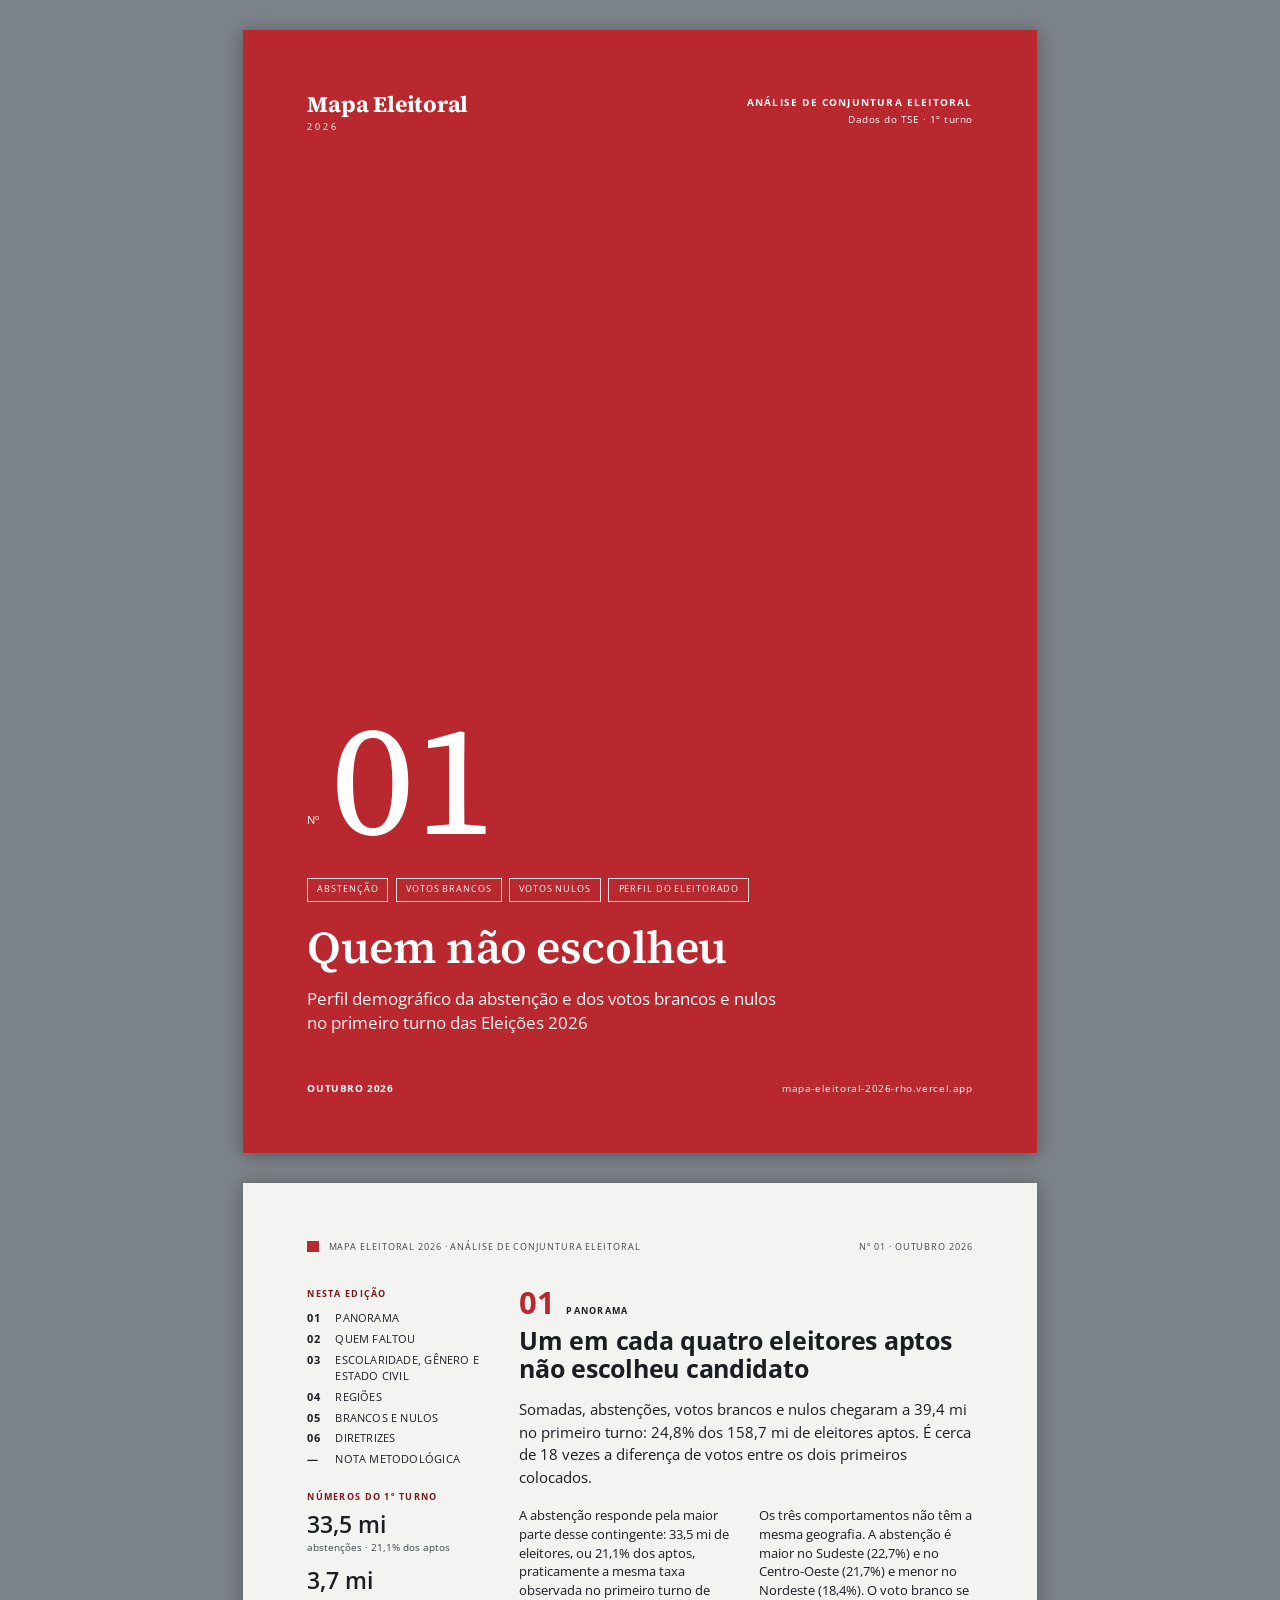
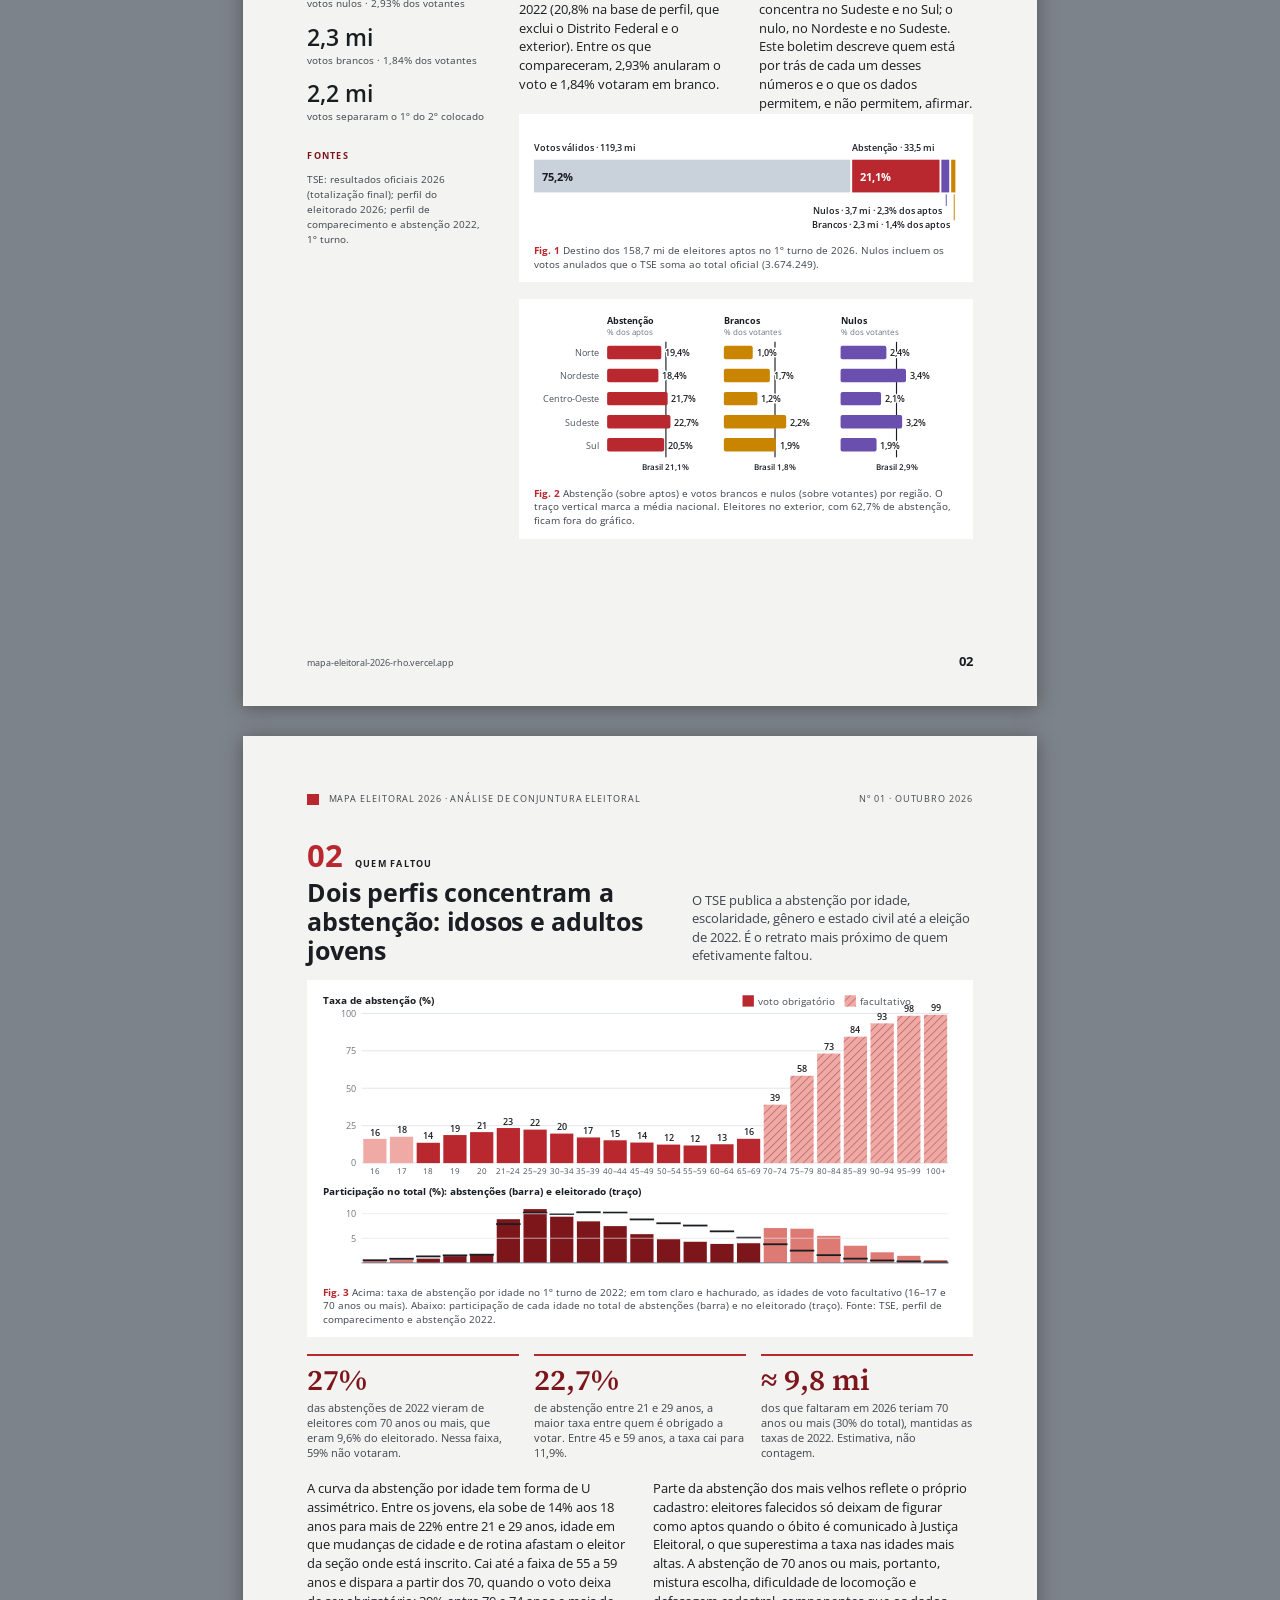
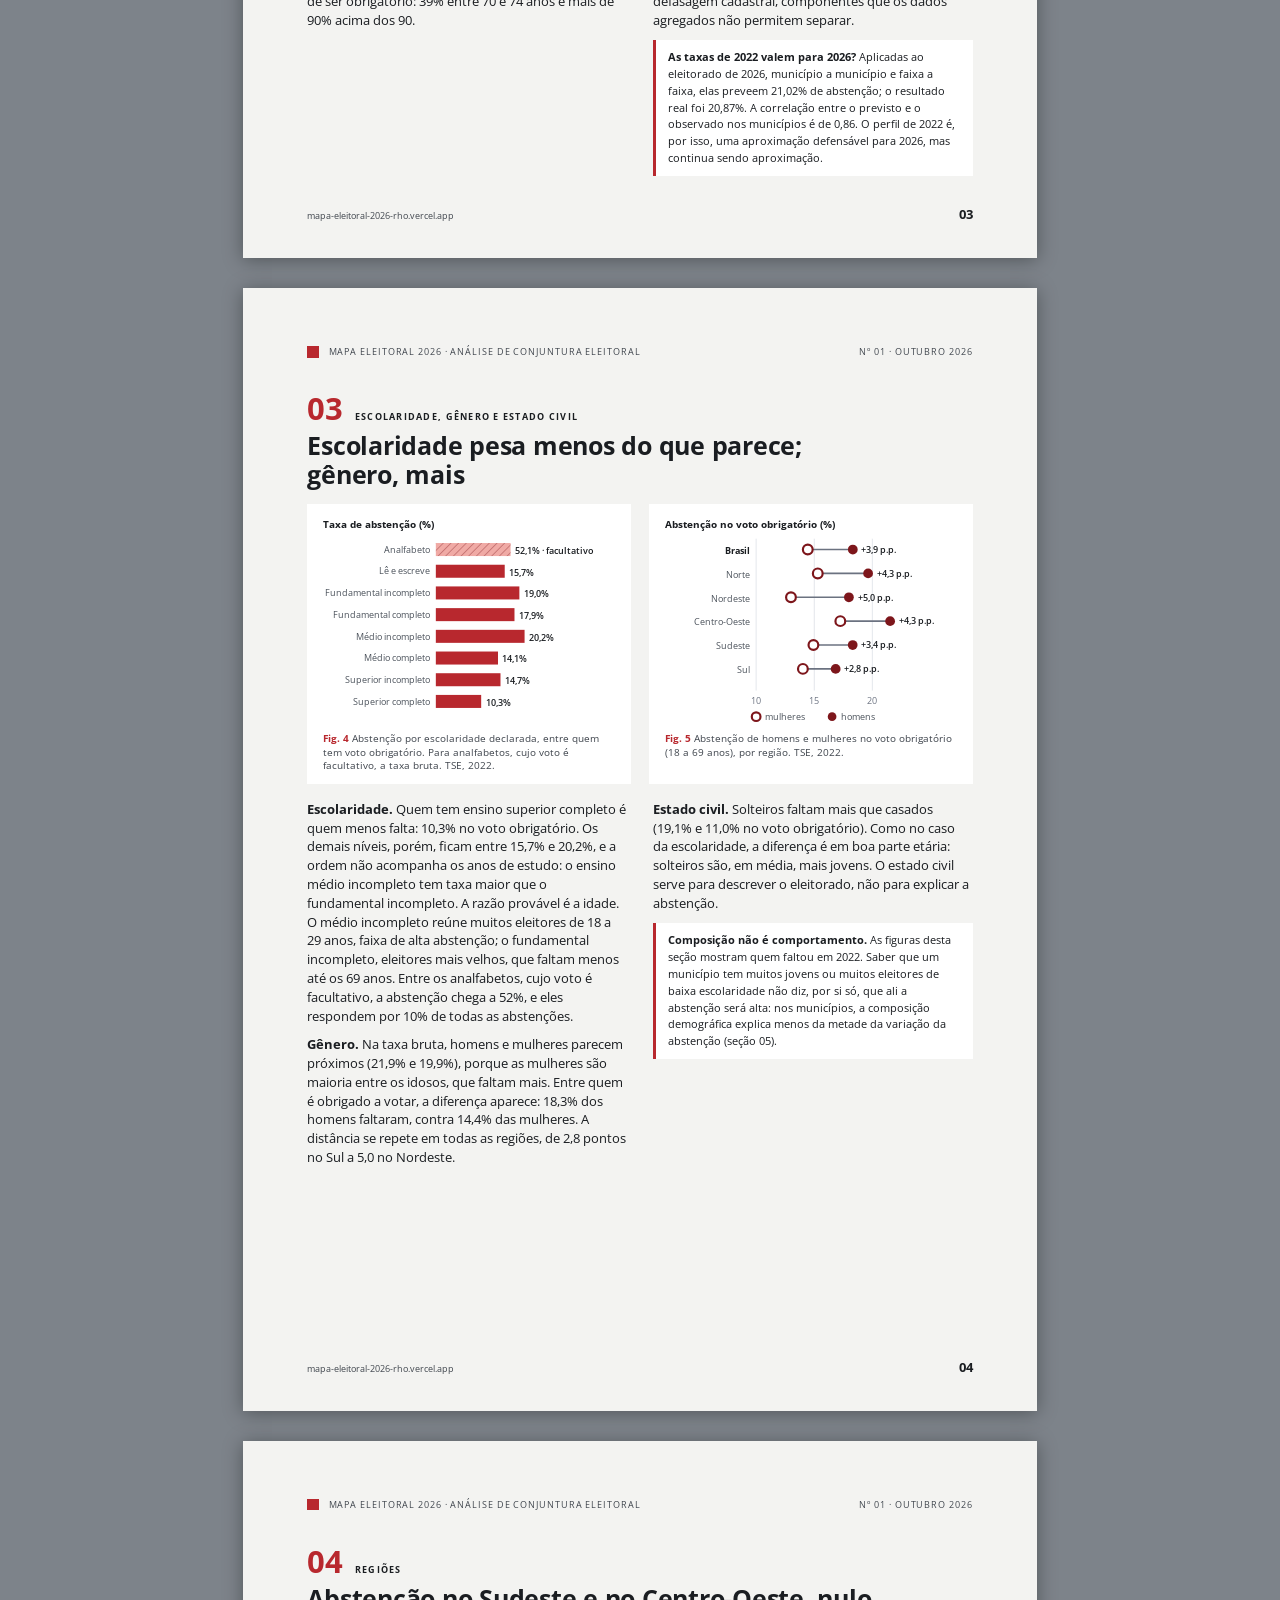
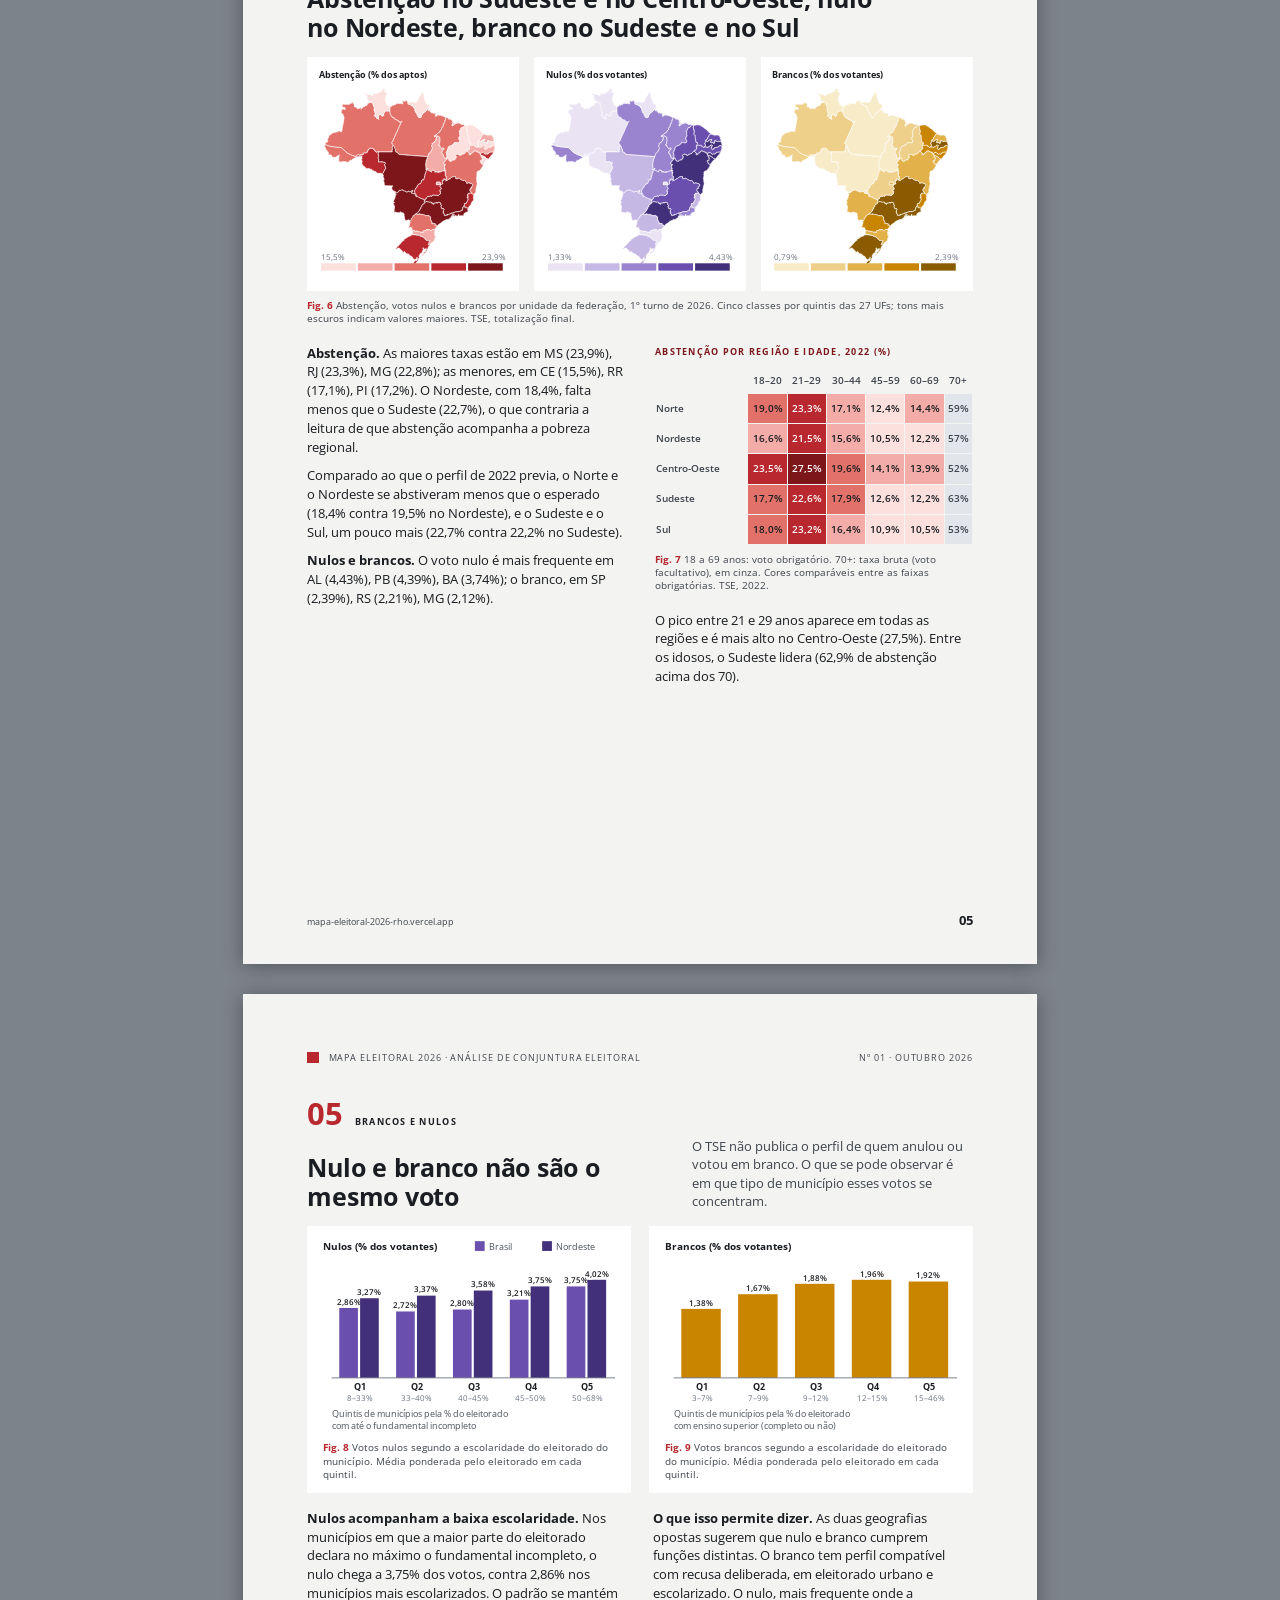
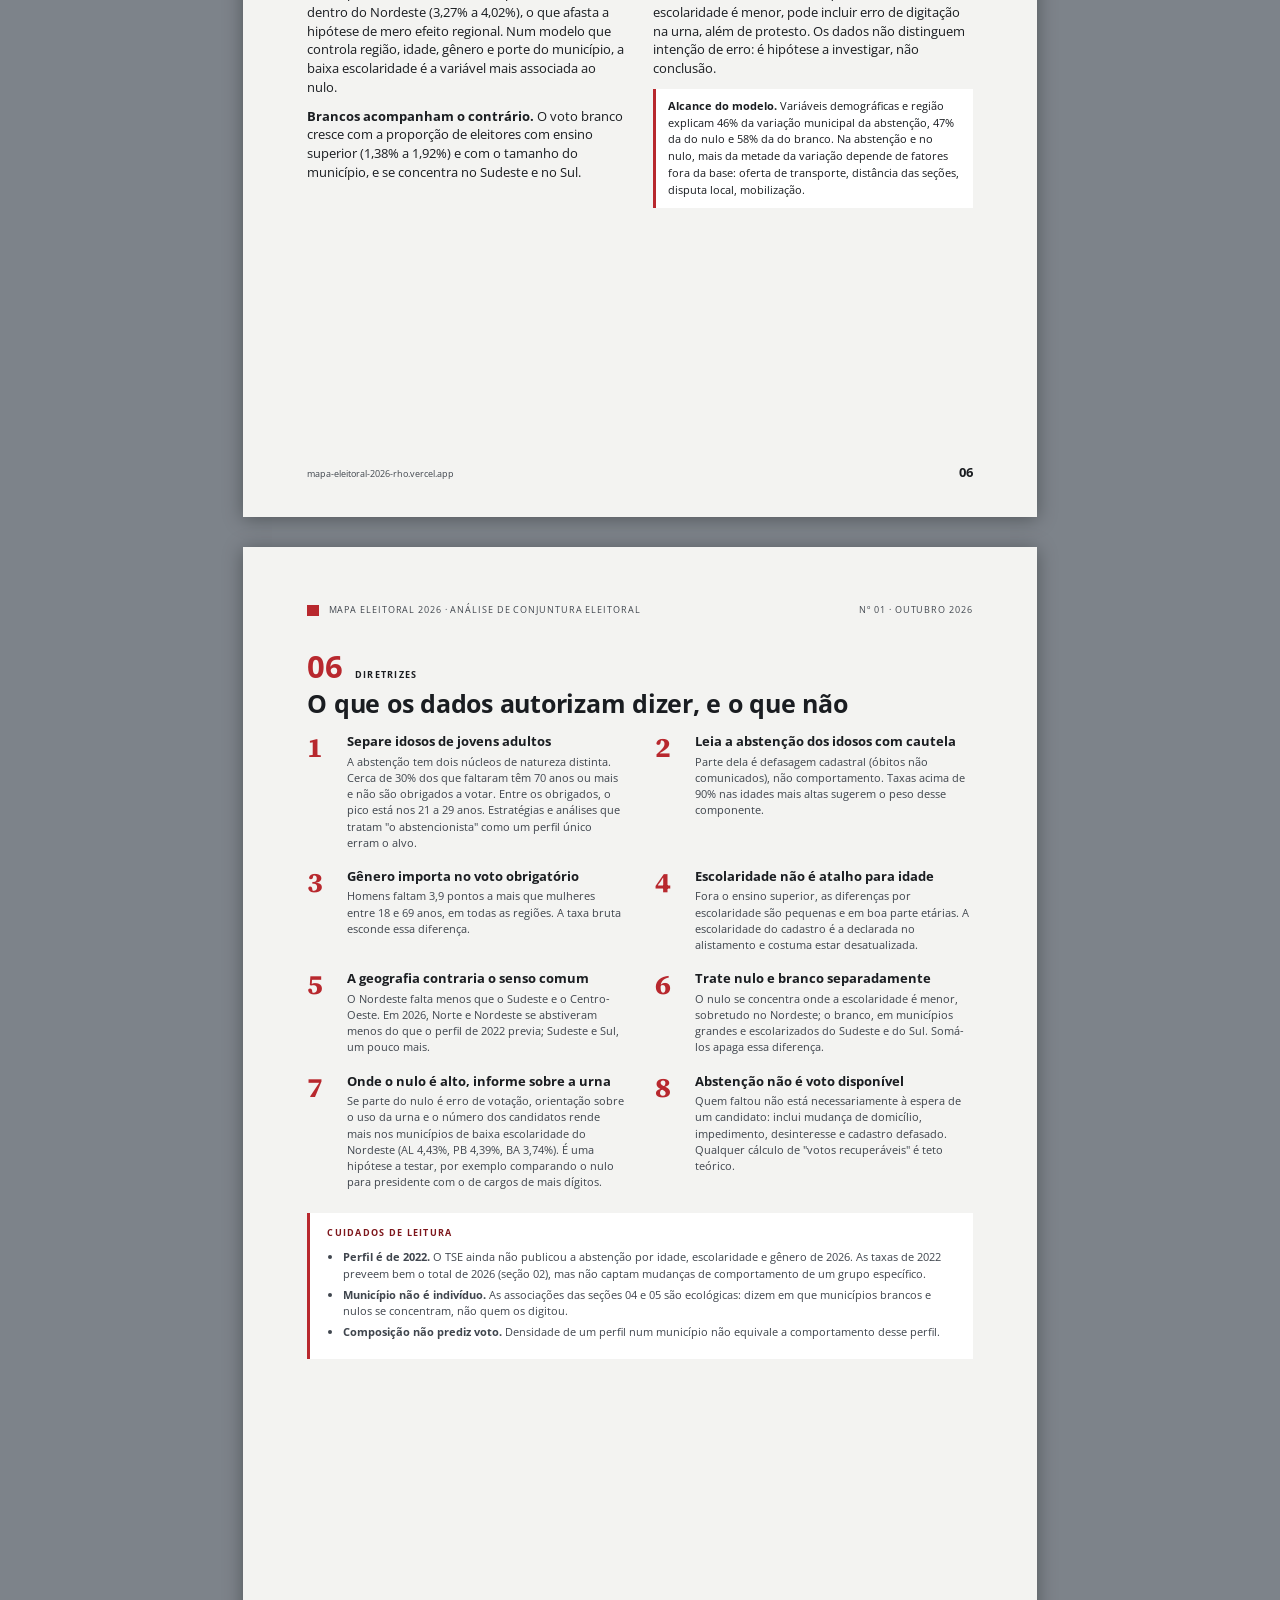
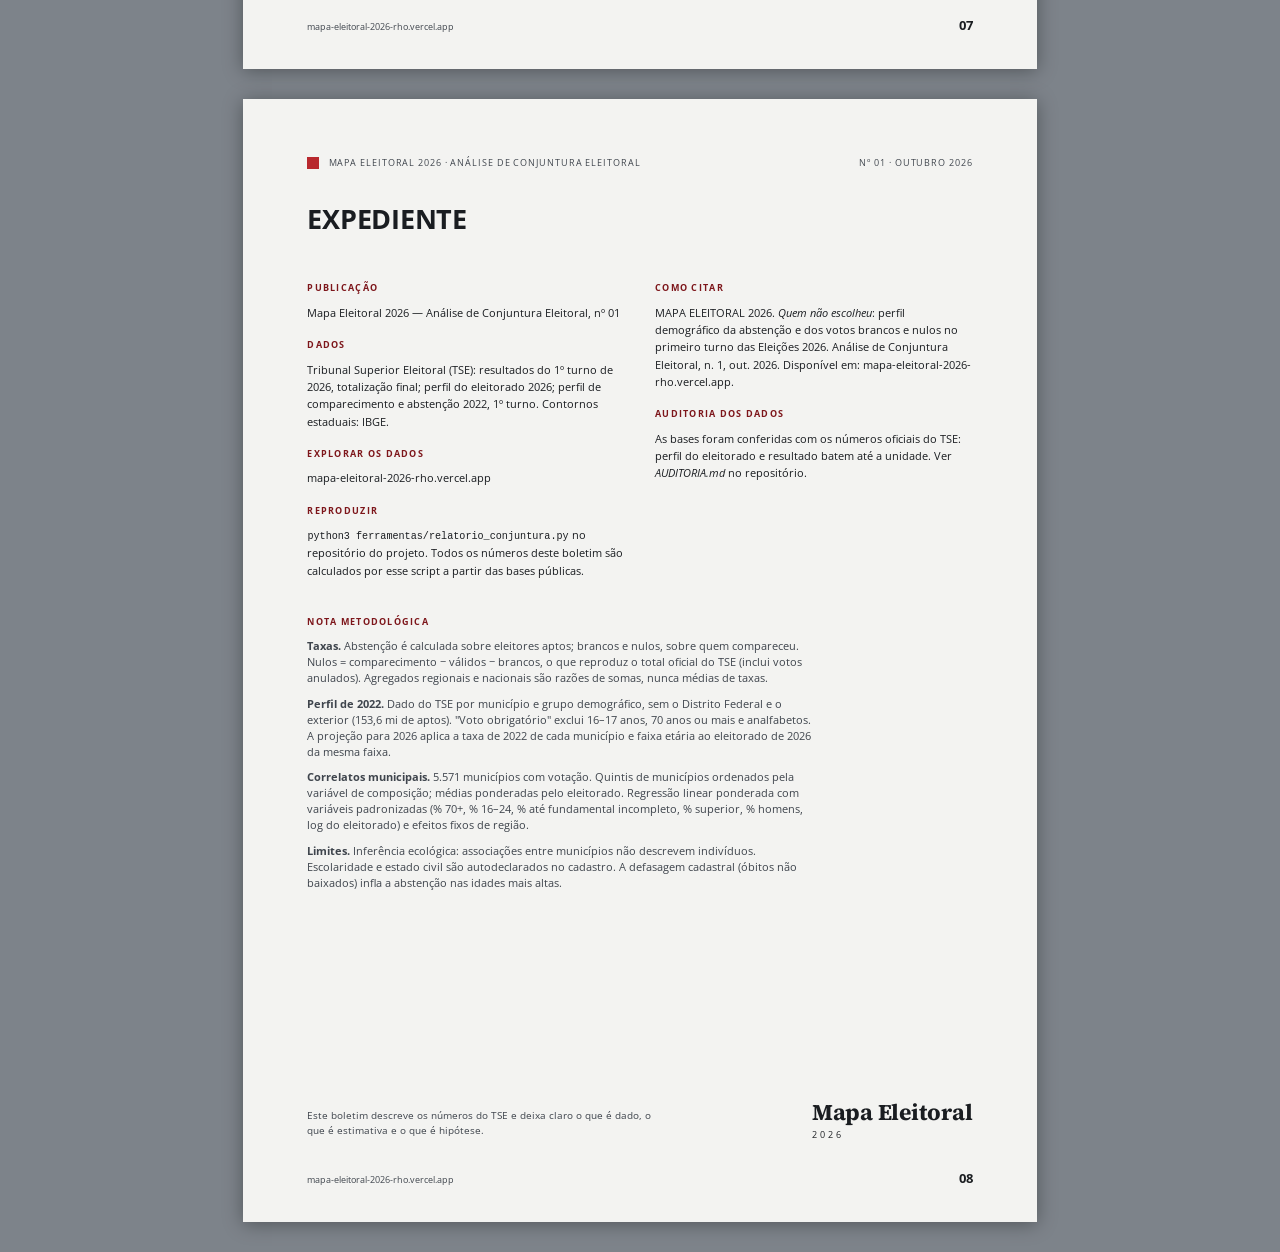
==== commit 347ee0f9: "Boletim em vermelho e cards de WhatsApp sobre abstenção - relatório: identidade vermelha; nulos pass" ====
--- a/relatorios/conjuntura-01/index.html
+++ b/relatorios/conjuntura-01/index.html
@@ -12,7 +12,7 @@
 @font-face{font-family:"Source Serif 4";font-weight:600;src:url(../fontes/source-serif-4-latin-600-normal.woff2) format("woff2")}
 @font-face{font-family:"Source Serif 4";font-weight:700;src:url(../fontes/source-serif-4-latin-700-normal.woff2) format("woff2")}
 
-:root{--teal:#0b7fab;--teal-esc:#075a7a;--tinta:#1a1d21;--tinta2:#3f454d;--mudo:#6b7280;--papel:#f3f3f1;--linha:#d9dde2}
+:root{--teal:#b8282e;--teal-esc:#7d161b;--tinta:#1a1d21;--tinta2:#3f454d;--mudo:#6b7280;--papel:#f3f3f1;--linha:#d9dde2}
 @page{size:A4;margin:0}
 *{box-sizing:border-box}
 html{-webkit-print-color-adjust:exact;print-color-adjust:exact}
@@ -160,8 +160,8 @@
     <p>A abstenção responde pela maior parte desse contingente: 33,5 mi de eleitores, ou 21,1% dos aptos, praticamente a mesma taxa observada no primeiro turno de 2022 (20,8% na base de perfil, que exclui o Distrito Federal e o exterior). Entre os que compareceram, 2,93% anularam o voto e 1,84% votaram em branco.</p>
     <p>Os três comportamentos não têm a mesma geografia. A abstenção é maior no Sudeste (22,7%) e no Centro-Oeste (21,7%) e menor no Nordeste (18,4%). O voto branco se concentra no Sudeste e no Sul; o nulo, no Nordeste e no Sudeste. Este boletim descreve quem está por trás de cada um desses números e o que os dados permitem, e não permitem, afirmar.</p>
    </div>
-   <figure><svg viewBox="0 0 440 112" role="img" aria-label="Eleitorado apto dividido em votos válidos, abstenção, nulos e brancos" xmlns="http://www.w3.org/2000/svg"><rect x="0.0" y="34" width="328.7" height="34" fill="#c9d2db"/><text x="8.0" y="56.0" font-size="11.5" fill="#1a1d21" text-anchor="start" font-weight="700" >75,2%</text><text x="0.0" y="25.0" font-size="9" fill="#1a1d21" text-anchor="start" font-weight="600" >Votos válidos · 119,3 mi</text><rect x="330.7" y="34" width="90.8" height="34" fill="#0b7fab"/><text x="338.7" y="56.0" font-size="11.5" fill="#fff" text-anchor="start" font-weight="700" >21,1%</text><text x="330.7" y="25.0" font-size="9" fill="#1a1d21" text-anchor="start" font-weight="600" >Abstenção · 33,5 mi</text><rect x="423.4" y="34" width="8.2" height="34" fill="#d64545"/><line x1="428.5" y1="70" x2="428.5" y2="82" stroke="#d64545" stroke-width="1"/><text x="424.5" y="90.0" font-size="9" fill="#1a1d21" text-anchor="end" font-weight="600" >Nulos · 3,7 mi · 2,3% dos aptos</text><rect x="433.6" y="34" width="4.4" height="34" fill="#c98500"/><line x1="436.8" y1="70" x2="436.8" y2="97" stroke="#c98500" stroke-width="1"/><text x="432.8" y="105.0" font-size="9" fill="#1a1d21" text-anchor="end" font-weight="600" >Brancos · 2,3 mi · 1,4% dos aptos</text></svg><figcaption><b>Fig. 1</b> Destino dos 158,7 mi de eleitores aptos no 1º turno de 2026. Nulos incluem os votos anulados que o TSE soma ao total oficial (3.674.249).</figcaption></figure>
-   <figure><svg viewBox="0 0 440 172" role="img" aria-label="Abstenção, brancos e nulos por região, 2026" xmlns="http://www.w3.org/2000/svg"><text x="76.0" y="11.0" font-size="9.5" fill="#1a1d21" text-anchor="start" font-weight="700" >Abstenção</text><text x="76.0" y="23.0" font-size="8" fill="#6b7280" text-anchor="start" font-weight="400" >% dos aptos</text><line x1="137.1" y1="30" x2="137.1" y2="150" stroke="#1a1d21" stroke-width="1.2"/><rect x="76.0" y="34" width="56.3" height="14" rx="2" fill="#0b7fab"/><text x="136.3" y="45.0" font-size="9" fill="#1a1d21" text-anchor="start" font-weight="600" paint-order="stroke" stroke="#fff" stroke-width="3" stroke-linejoin="round">19,4%</text><rect x="76.0" y="58" width="53.3" height="14" rx="2" fill="#0b7fab"/><text x="133.3" y="69.0" font-size="9" fill="#1a1d21" text-anchor="start" font-weight="600" paint-order="stroke" stroke="#fff" stroke-width="3" stroke-linejoin="round">18,4%</text><rect x="76.0" y="82" width="62.9" height="14" rx="2" fill="#0b7fab"/><text x="142.9" y="93.0" font-size="9" fill="#1a1d21" text-anchor="start" font-weight="600" paint-order="stroke" stroke="#fff" stroke-width="3" stroke-linejoin="round">21,7%</text><rect x="76.0" y="106" width="65.8" height="14" rx="2" fill="#0b7fab"/><text x="145.8" y="117.0" font-size="9" fill="#1a1d21" text-anchor="start" font-weight="600" paint-order="stroke" stroke="#fff" stroke-width="3" stroke-linejoin="round">22,7%</text><rect x="76.0" y="130" width="59.3" height="14" rx="2" fill="#0b7fab"/><text x="139.3" y="141.0" font-size="9" fill="#1a1d21" text-anchor="start" font-weight="600" paint-order="stroke" stroke="#fff" stroke-width="3" stroke-linejoin="round">20,5%</text><text x="137.1" y="163.0" font-size="8.5" fill="#1a1d21" text-anchor="middle" font-weight="600" >Brasil 21,1%</text><text x="197.3" y="11.0" font-size="9.5" fill="#1a1d21" text-anchor="start" font-weight="700" >Brancos</text><text x="197.3" y="23.0" font-size="8" fill="#6b7280" text-anchor="start" font-weight="400" >% dos votantes</text><line x1="250.5" y1="30" x2="250.5" y2="150" stroke="#1a1d21" stroke-width="1.2"/><rect x="197.33333333333331" y="34" width="30.0" height="14" rx="2" fill="#c98500"/><text x="231.4" y="45.0" font-size="9" fill="#1a1d21" text-anchor="start" font-weight="600" paint-order="stroke" stroke="#fff" stroke-width="3" stroke-linejoin="round">1,0%</text><rect x="197.33333333333331" y="58" width="47.8" height="14" rx="2" fill="#c98500"/><text x="249.2" y="69.0" font-size="9" fill="#1a1d21" text-anchor="start" font-weight="600" paint-order="stroke" stroke="#fff" stroke-width="3" stroke-linejoin="round">1,7%</text><rect x="197.33333333333331" y="82" width="34.9" height="14" rx="2" fill="#c98500"/><text x="236.2" y="93.0" font-size="9" fill="#1a1d21" text-anchor="start" font-weight="600" paint-order="stroke" stroke="#fff" stroke-width="3" stroke-linejoin="round">1,2%</text><rect x="197.33333333333331" y="106" width="64.8" height="14" rx="2" fill="#c98500"/><text x="266.1" y="117.0" font-size="9" fill="#1a1d21" text-anchor="start" font-weight="600" paint-order="stroke" stroke="#fff" stroke-width="3" stroke-linejoin="round">2,2%</text><rect x="197.33333333333331" y="130" width="54.1" height="14" rx="2" fill="#c98500"/><text x="255.5" y="141.0" font-size="9" fill="#1a1d21" text-anchor="start" font-weight="600" paint-order="stroke" stroke="#fff" stroke-width="3" stroke-linejoin="round">1,9%</text><text x="250.5" y="163.0" font-size="8.5" fill="#1a1d21" text-anchor="middle" font-weight="600" >Brasil 1,8%</text><text x="318.7" y="11.0" font-size="9.5" fill="#1a1d21" text-anchor="start" font-weight="700" >Nulos</text><text x="318.7" y="23.0" font-size="8" fill="#6b7280" text-anchor="start" font-weight="400" >% dos votantes</text><line x1="376.8" y1="30" x2="376.8" y2="150" stroke="#1a1d21" stroke-width="1.2"/><rect x="318.66666666666663" y="34" width="47.6" height="14" rx="2" fill="#d64545"/><text x="370.3" y="45.0" font-size="9" fill="#1a1d21" text-anchor="start" font-weight="600" paint-order="stroke" stroke="#fff" stroke-width="3" stroke-linejoin="round">2,4%</text><rect x="318.66666666666663" y="58" width="68.0" height="14" rx="2" fill="#d64545"/><text x="390.7" y="69.0" font-size="9" fill="#1a1d21" text-anchor="start" font-weight="600" paint-order="stroke" stroke="#fff" stroke-width="3" stroke-linejoin="round">3,4%</text><rect x="318.66666666666663" y="82" width="42.0" height="14" rx="2" fill="#d64545"/><text x="364.7" y="93.0" font-size="9" fill="#1a1d21" text-anchor="start" font-weight="600" paint-order="stroke" stroke="#fff" stroke-width="3" stroke-linejoin="round">2,1%</text><rect x="318.66666666666663" y="106" width="64.0" height="14" rx="2" fill="#d64545"/><text x="386.7" y="117.0" font-size="9" fill="#1a1d21" text-anchor="start" font-weight="600" paint-order="stroke" stroke="#fff" stroke-width="3" stroke-linejoin="round">3,2%</text><rect x="318.66666666666663" y="130" width="37.4" height="14" rx="2" fill="#d64545"/><text x="360.1" y="141.0" font-size="9" fill="#1a1d21" text-anchor="start" font-weight="600" paint-order="stroke" stroke="#fff" stroke-width="3" stroke-linejoin="round">1,9%</text><text x="376.8" y="163.0" font-size="8.5" fill="#1a1d21" text-anchor="middle" font-weight="600" >Brasil 2,9%</text><text x="68.0" y="45.0" font-size="9" fill="#4a515a" text-anchor="end" font-weight="400" >Norte</text><text x="68.0" y="69.0" font-size="9" fill="#4a515a" text-anchor="end" font-weight="400" >Nordeste</text><text x="68.0" y="93.0" font-size="9" fill="#4a515a" text-anchor="end" font-weight="400" >Centro-Oeste</text><text x="68.0" y="117.0" font-size="9" fill="#4a515a" text-anchor="end" font-weight="400" >Sudeste</text><text x="68.0" y="141.0" font-size="9" fill="#4a515a" text-anchor="end" font-weight="400" >Sul</text></svg><figcaption><b>Fig. 2</b> Abstenção (sobre aptos) e votos brancos e nulos (sobre votantes) por região. O traço vertical marca a média nacional. Eleitores no exterior, com 62,7% de abstenção, ficam fora do gráfico.</figcaption></figure>
+   <figure><svg viewBox="0 0 440 112" role="img" aria-label="Eleitorado apto dividido em votos válidos, abstenção, nulos e brancos" xmlns="http://www.w3.org/2000/svg"><rect x="0.0" y="34" width="328.7" height="34" fill="#c9d2db"/><text x="8.0" y="56.0" font-size="11.5" fill="#1a1d21" text-anchor="start" font-weight="700" >75,2%</text><text x="0.0" y="25.0" font-size="9" fill="#1a1d21" text-anchor="start" font-weight="600" >Votos válidos · 119,3 mi</text><rect x="330.7" y="34" width="90.8" height="34" fill="#b8282e"/><text x="338.7" y="56.0" font-size="11.5" fill="#fff" text-anchor="start" font-weight="700" >21,1%</text><text x="330.7" y="25.0" font-size="9" fill="#1a1d21" text-anchor="start" font-weight="600" >Abstenção · 33,5 mi</text><rect x="423.4" y="34" width="8.2" height="34" fill="#6a4fae"/><line x1="428.5" y1="70" x2="428.5" y2="82" stroke="#6a4fae" stroke-width="1"/><text x="424.5" y="90.0" font-size="9" fill="#1a1d21" text-anchor="end" font-weight="600" >Nulos · 3,7 mi · 2,3% dos aptos</text><rect x="433.6" y="34" width="4.4" height="34" fill="#c98500"/><line x1="436.8" y1="70" x2="436.8" y2="97" stroke="#c98500" stroke-width="1"/><text x="432.8" y="105.0" font-size="9" fill="#1a1d21" text-anchor="end" font-weight="600" >Brancos · 2,3 mi · 1,4% dos aptos</text></svg><figcaption><b>Fig. 1</b> Destino dos 158,7 mi de eleitores aptos no 1º turno de 2026. Nulos incluem os votos anulados que o TSE soma ao total oficial (3.674.249).</figcaption></figure>
+   <figure><svg viewBox="0 0 440 172" role="img" aria-label="Abstenção, brancos e nulos por região, 2026" xmlns="http://www.w3.org/2000/svg"><text x="76.0" y="11.0" font-size="9.5" fill="#1a1d21" text-anchor="start" font-weight="700" >Abstenção</text><text x="76.0" y="23.0" font-size="8" fill="#6b7280" text-anchor="start" font-weight="400" >% dos aptos</text><line x1="137.1" y1="30" x2="137.1" y2="150" stroke="#1a1d21" stroke-width="1.2"/><rect x="76.0" y="34" width="56.3" height="14" rx="2" fill="#b8282e"/><text x="136.3" y="45.0" font-size="9" fill="#1a1d21" text-anchor="start" font-weight="600" paint-order="stroke" stroke="#fff" stroke-width="3" stroke-linejoin="round">19,4%</text><rect x="76.0" y="58" width="53.3" height="14" rx="2" fill="#b8282e"/><text x="133.3" y="69.0" font-size="9" fill="#1a1d21" text-anchor="start" font-weight="600" paint-order="stroke" stroke="#fff" stroke-width="3" stroke-linejoin="round">18,4%</text><rect x="76.0" y="82" width="62.9" height="14" rx="2" fill="#b8282e"/><text x="142.9" y="93.0" font-size="9" fill="#1a1d21" text-anchor="start" font-weight="600" paint-order="stroke" stroke="#fff" stroke-width="3" stroke-linejoin="round">21,7%</text><rect x="76.0" y="106" width="65.8" height="14" rx="2" fill="#b8282e"/><text x="145.8" y="117.0" font-size="9" fill="#1a1d21" text-anchor="start" font-weight="600" paint-order="stroke" stroke="#fff" stroke-width="3" stroke-linejoin="round">22,7%</text><rect x="76.0" y="130" width="59.3" height="14" rx="2" fill="#b8282e"/><text x="139.3" y="141.0" font-size="9" fill="#1a1d21" text-anchor="start" font-weight="600" paint-order="stroke" stroke="#fff" stroke-width="3" stroke-linejoin="round">20,5%</text><text x="137.1" y="163.0" font-size="8.5" fill="#1a1d21" text-anchor="middle" font-weight="600" >Brasil 21,1%</text><text x="197.3" y="11.0" font-size="9.5" fill="#1a1d21" text-anchor="start" font-weight="700" >Brancos</text><text x="197.3" y="23.0" font-size="8" fill="#6b7280" text-anchor="start" font-weight="400" >% dos votantes</text><line x1="250.5" y1="30" x2="250.5" y2="150" stroke="#1a1d21" stroke-width="1.2"/><rect x="197.33333333333331" y="34" width="30.0" height="14" rx="2" fill="#c98500"/><text x="231.4" y="45.0" font-size="9" fill="#1a1d21" text-anchor="start" font-weight="600" paint-order="stroke" stroke="#fff" stroke-width="3" stroke-linejoin="round">1,0%</text><rect x="197.33333333333331" y="58" width="47.8" height="14" rx="2" fill="#c98500"/><text x="249.2" y="69.0" font-size="9" fill="#1a1d21" text-anchor="start" font-weight="600" paint-order="stroke" stroke="#fff" stroke-width="3" stroke-linejoin="round">1,7%</text><rect x="197.33333333333331" y="82" width="34.9" height="14" rx="2" fill="#c98500"/><text x="236.2" y="93.0" font-size="9" fill="#1a1d21" text-anchor="start" font-weight="600" paint-order="stroke" stroke="#fff" stroke-width="3" stroke-linejoin="round">1,2%</text><rect x="197.33333333333331" y="106" width="64.8" height="14" rx="2" fill="#c98500"/><text x="266.1" y="117.0" font-size="9" fill="#1a1d21" text-anchor="start" font-weight="600" paint-order="stroke" stroke="#fff" stroke-width="3" stroke-linejoin="round">2,2%</text><rect x="197.33333333333331" y="130" width="54.1" height="14" rx="2" fill="#c98500"/><text x="255.5" y="141.0" font-size="9" fill="#1a1d21" text-anchor="start" font-weight="600" paint-order="stroke" stroke="#fff" stroke-width="3" stroke-linejoin="round">1,9%</text><text x="250.5" y="163.0" font-size="8.5" fill="#1a1d21" text-anchor="middle" font-weight="600" >Brasil 1,8%</text><text x="318.7" y="11.0" font-size="9.5" fill="#1a1d21" text-anchor="start" font-weight="700" >Nulos</text><text x="318.7" y="23.0" font-size="8" fill="#6b7280" text-anchor="start" font-weight="400" >% dos votantes</text><line x1="376.8" y1="30" x2="376.8" y2="150" stroke="#1a1d21" stroke-width="1.2"/><rect x="318.66666666666663" y="34" width="47.6" height="14" rx="2" fill="#6a4fae"/><text x="370.3" y="45.0" font-size="9" fill="#1a1d21" text-anchor="start" font-weight="600" paint-order="stroke" stroke="#fff" stroke-width="3" stroke-linejoin="round">2,4%</text><rect x="318.66666666666663" y="58" width="68.0" height="14" rx="2" fill="#6a4fae"/><text x="390.7" y="69.0" font-size="9" fill="#1a1d21" text-anchor="start" font-weight="600" paint-order="stroke" stroke="#fff" stroke-width="3" stroke-linejoin="round">3,4%</text><rect x="318.66666666666663" y="82" width="42.0" height="14" rx="2" fill="#6a4fae"/><text x="364.7" y="93.0" font-size="9" fill="#1a1d21" text-anchor="start" font-weight="600" paint-order="stroke" stroke="#fff" stroke-width="3" stroke-linejoin="round">2,1%</text><rect x="318.66666666666663" y="106" width="64.0" height="14" rx="2" fill="#6a4fae"/><text x="386.7" y="117.0" font-size="9" fill="#1a1d21" text-anchor="start" font-weight="600" paint-order="stroke" stroke="#fff" stroke-width="3" stroke-linejoin="round">3,2%</text><rect x="318.66666666666663" y="130" width="37.4" height="14" rx="2" fill="#6a4fae"/><text x="360.1" y="141.0" font-size="9" fill="#1a1d21" text-anchor="start" font-weight="600" paint-order="stroke" stroke="#fff" stroke-width="3" stroke-linejoin="round">1,9%</text><text x="376.8" y="163.0" font-size="8.5" fill="#1a1d21" text-anchor="middle" font-weight="600" >Brasil 2,9%</text><text x="68.0" y="45.0" font-size="9" fill="#4a515a" text-anchor="end" font-weight="400" >Norte</text><text x="68.0" y="69.0" font-size="9" fill="#4a515a" text-anchor="end" font-weight="400" >Nordeste</text><text x="68.0" y="93.0" font-size="9" fill="#4a515a" text-anchor="end" font-weight="400" >Centro-Oeste</text><text x="68.0" y="117.0" font-size="9" fill="#4a515a" text-anchor="end" font-weight="400" >Sudeste</text><text x="68.0" y="141.0" font-size="9" fill="#4a515a" text-anchor="end" font-weight="400" >Sul</text></svg><figcaption><b>Fig. 2</b> Abstenção (sobre aptos) e votos brancos e nulos (sobre votantes) por região. O traço vertical marca a média nacional. Eleitores no exterior, com 62,7% de abstenção, ficam fora do gráfico.</figcaption></figure>
   </div>
  </div>
  <footer class="rod"><span>mapa-eleitoral-2026-rho.vercel.app</span><b>02</b></footer>
@@ -173,7 +173,7 @@
   <h2>Dois perfis concentram a abstenção: idosos e adultos jovens</h2>
   <p class="lead-lado">O TSE publica a abstenção por idade, escolaridade, gênero e estado civil até a eleição de 2022. É o retrato mais próximo de quem efetivamente faltou.</p>
  </div>
- <figure><svg viewBox="0 0 560 250" role="img" aria-label="Taxa de abstenção por idade em 2022 e participação de cada idade no total de abstenções" xmlns="http://www.w3.org/2000/svg"><defs><pattern id="hach" width="5" height="5" patternUnits="userSpaceOnUse" patternTransform="rotate(45)"><line x1="0" y1="0" x2="0" y2="5" stroke="#075a7a" stroke-width="1.2" opacity=".5"/></pattern></defs><text x="0.0" y="10.0" font-size="9" fill="#1a1d21" text-anchor="start" font-weight="700" >Taxa de abstenção (%)</text><line x1="34" y1="150.0" x2="552" y2="150.0" stroke="#dfe3e8" stroke-width="0.8"/><text x="29.0" y="153.0" font-size="8" fill="#6b7280" text-anchor="end" font-weight="400" >0</text><line x1="34" y1="117.0" x2="552" y2="117.0" stroke="#dfe3e8" stroke-width="0.8"/><text x="29.0" y="120.0" font-size="8" fill="#6b7280" text-anchor="end" font-weight="400" >25</text><line x1="34" y1="84.0" x2="552" y2="84.0" stroke="#dfe3e8" stroke-width="0.8"/><text x="29.0" y="87.0" font-size="8" fill="#6b7280" text-anchor="end" font-weight="400" >50</text><line x1="34" y1="51.0" x2="552" y2="51.0" stroke="#dfe3e8" stroke-width="0.8"/><text x="29.0" y="54.0" font-size="8" fill="#6b7280" text-anchor="end" font-weight="400" >75</text><line x1="34" y1="18.0" x2="552" y2="18.0" stroke="#dfe3e8" stroke-width="0.8"/><text x="29.0" y="21.0" font-size="8" fill="#6b7280" text-anchor="end" font-weight="400" >100</text><rect x="35.5" y="128.7" width="20.5" height="21.3" fill="#8fc7dd"/><text x="45.8" y="125.7" font-size="7.5" fill="#1a1d21" text-anchor="middle" font-weight="600" >16</text><text x="45.8" y="160.0" font-size="7" fill="#4a515a" text-anchor="middle" font-weight="400" >16</text><rect x="59.0" y="126.8" width="20.5" height="23.2" fill="#8fc7dd"/><text x="69.3" y="123.8" font-size="7.5" fill="#1a1d21" text-anchor="middle" font-weight="600" >18</text><text x="69.3" y="160.0" font-size="7" fill="#4a515a" text-anchor="middle" font-weight="400" >17</text><rect x="82.6" y="132.1" width="20.5" height="17.9" fill="#0b7fab"/><text x="92.9" y="129.1" font-size="7.5" fill="#1a1d21" text-anchor="middle" font-weight="600" >14</text><text x="92.9" y="160.0" font-size="7" fill="#4a515a" text-anchor="middle" font-weight="400" >18</text><rect x="106.1" y="125.3" width="20.5" height="24.7" fill="#0b7fab"/><text x="116.4" y="122.3" font-size="7.5" fill="#1a1d21" text-anchor="middle" font-weight="600" >19</text><text x="116.4" y="160.0" font-size="7" fill="#4a515a" text-anchor="middle" font-weight="400" >19</text><rect x="129.7" y="122.7" width="20.5" height="27.3" fill="#0b7fab"/><text x="140.0" y="119.7" font-size="7.5" fill="#1a1d21" text-anchor="middle" font-weight="600" >21</text><text x="140.0" y="160.0" font-size="7" fill="#4a515a" text-anchor="middle" font-weight="400" >20</text><rect x="153.2" y="119.1" width="20.5" height="30.9" fill="#0b7fab"/><text x="163.5" y="116.1" font-size="7.5" fill="#1a1d21" text-anchor="middle" font-weight="600" >23</text><text x="163.5" y="160.0" font-size="7" fill="#4a515a" text-anchor="middle" font-weight="400" >21–24</text><rect x="176.8" y="120.5" width="20.5" height="29.5" fill="#0b7fab"/><text x="187.0" y="117.5" font-size="7.5" fill="#1a1d21" text-anchor="middle" font-weight="600" >22</text><text x="187.0" y="160.0" font-size="7" fill="#4a515a" text-anchor="middle" font-weight="400" >25–29</text><rect x="200.3" y="124.0" width="20.5" height="26.0" fill="#0b7fab"/><text x="210.6" y="121.0" font-size="7.5" fill="#1a1d21" text-anchor="middle" font-weight="600" >20</text><text x="210.6" y="160.0" font-size="7" fill="#4a515a" text-anchor="middle" font-weight="400" >30–34</text><rect x="223.9" y="127.4" width="20.5" height="22.6" fill="#0b7fab"/><text x="234.1" y="124.4" font-size="7.5" fill="#1a1d21" text-anchor="middle" font-weight="600" >17</text><text x="234.1" y="160.0" font-size="7" fill="#4a515a" text-anchor="middle" font-weight="400" >35–39</text><rect x="247.4" y="129.9" width="20.5" height="20.1" fill="#0b7fab"/><text x="257.7" y="126.9" font-size="7.5" fill="#1a1d21" text-anchor="middle" font-weight="600" >15</text><text x="257.7" y="160.0" font-size="7" fill="#4a515a" text-anchor="middle" font-weight="400" >40–44</text><rect x="271.0" y="131.9" width="20.5" height="18.1" fill="#0b7fab"/><text x="281.2" y="128.9" font-size="7.5" fill="#1a1d21" text-anchor="middle" font-weight="600" >14</text><text x="281.2" y="160.0" font-size="7" fill="#4a515a" text-anchor="middle" font-weight="400" >45–49</text><rect x="294.5" y="133.7" width="20.5" height="16.3" fill="#0b7fab"/><text x="304.8" y="130.7" font-size="7.5" fill="#1a1d21" text-anchor="middle" font-weight="600" >12</text><text x="304.8" y="160.0" font-size="7" fill="#4a515a" text-anchor="middle" font-weight="400" >50–54</text><rect x="318.0" y="134.5" width="20.5" height="15.5" fill="#0b7fab"/><text x="328.3" y="131.5" font-size="7.5" fill="#1a1d21" text-anchor="middle" font-weight="600" >12</text><text x="328.3" y="160.0" font-size="7" fill="#4a515a" text-anchor="middle" font-weight="400" >55–59</text><rect x="341.6" y="133.4" width="20.5" height="16.6" fill="#0b7fab"/><text x="351.9" y="130.4" font-size="7.5" fill="#1a1d21" text-anchor="middle" font-weight="600" >13</text><text x="351.9" y="160.0" font-size="7" fill="#4a515a" text-anchor="middle" font-weight="400" >60–64</text><rect x="365.1" y="128.6" width="20.5" height="21.4" fill="#0b7fab"/><text x="375.4" y="125.6" font-size="7.5" fill="#1a1d21" text-anchor="middle" font-weight="600" >16</text><text x="375.4" y="160.0" font-size="7" fill="#4a515a" text-anchor="middle" font-weight="400" >65–69</text><rect x="388.7" y="98.5" width="20.5" height="51.5" fill="#8fc7dd"/><rect x="388.7" y="98.5" width="20.5" height="51.5" fill="url(#hach)"/><text x="399.0" y="95.5" font-size="7.5" fill="#1a1d21" text-anchor="middle" font-weight="600" >39</text><text x="399.0" y="160.0" font-size="7" fill="#4a515a" text-anchor="middle" font-weight="400" >70–74</text><rect x="412.2" y="73.0" width="20.5" height="77.0" fill="#8fc7dd"/><rect x="412.2" y="73.0" width="20.5" height="77.0" fill="url(#hach)"/><text x="422.5" y="70.0" font-size="7.5" fill="#1a1d21" text-anchor="middle" font-weight="600" >58</text><text x="422.5" y="160.0" font-size="7" fill="#4a515a" text-anchor="middle" font-weight="400" >75–79</text><rect x="435.8" y="53.4" width="20.5" height="96.6" fill="#8fc7dd"/><rect x="435.8" y="53.4" width="20.5" height="96.6" fill="url(#hach)"/><text x="446.0" y="50.4" font-size="7.5" fill="#1a1d21" text-anchor="middle" font-weight="600" >73</text><text x="446.0" y="160.0" font-size="7" fill="#4a515a" text-anchor="middle" font-weight="400" >80–84</text><rect x="459.3" y="38.5" width="20.5" height="111.5" fill="#8fc7dd"/><rect x="459.3" y="38.5" width="20.5" height="111.5" fill="url(#hach)"/><text x="469.6" y="35.5" font-size="7.5" fill="#1a1d21" text-anchor="middle" font-weight="600" >84</text><text x="469.6" y="160.0" font-size="7" fill="#4a515a" text-anchor="middle" font-weight="400" >85–89</text><rect x="482.9" y="26.8" width="20.5" height="123.2" fill="#8fc7dd"/><rect x="482.9" y="26.8" width="20.5" height="123.2" fill="url(#hach)"/><text x="493.1" y="23.8" font-size="7.5" fill="#1a1d21" text-anchor="middle" font-weight="600" >93</text><text x="493.1" y="160.0" font-size="7" fill="#4a515a" text-anchor="middle" font-weight="400" >90–94</text><rect x="506.4" y="20.1" width="20.5" height="129.9" fill="#8fc7dd"/><rect x="506.4" y="20.1" width="20.5" height="129.9" fill="url(#hach)"/><text x="516.7" y="17.1" font-size="7.5" fill="#1a1d21" text-anchor="middle" font-weight="600" >98</text><text x="516.7" y="160.0" font-size="7" fill="#4a515a" text-anchor="middle" font-weight="400" >95–99</text><rect x="530.0" y="19.2" width="20.5" height="130.8" fill="#8fc7dd"/><rect x="530.0" y="19.2" width="20.5" height="130.8" fill="url(#hach)"/><text x="540.2" y="16.2" font-size="7.5" fill="#1a1d21" text-anchor="middle" font-weight="600" >99</text><text x="540.2" y="160.0" font-size="7" fill="#4a515a" text-anchor="middle" font-weight="400" >100+</text><text x="0.0" y="178.0" font-size="9" fill="#1a1d21" text-anchor="start" font-weight="700" >Participação no total (%): abstenções (barra) e eleitorado (traço)</text><rect x="35.5" y="236.2" width="20.5" height="1.8" fill="#5aa9c8"/><line x1="35.0" y1="235.7" x2="56.5" y2="235.7" stroke="#1a1d21" stroke-width="1.6"/><rect x="59.0" y="234.9" width="20.5" height="3.1" fill="#5aa9c8"/><line x1="58.5" y1="234.4" x2="80.1" y2="234.4" stroke="#1a1d21" stroke-width="1.6"/><rect x="82.6" y="234.3" width="20.5" height="3.7" fill="#075a7a"/><line x1="82.1" y1="232.3" x2="103.6" y2="232.3" stroke="#1a1d21" stroke-width="1.6"/><rect x="106.1" y="232.1" width="20.5" height="5.9" fill="#075a7a"/><line x1="105.6" y1="231.4" x2="127.2" y2="231.4" stroke="#1a1d21" stroke-width="1.6"/><rect x="129.7" y="230.8" width="20.5" height="7.2" fill="#075a7a"/><line x1="129.2" y1="230.8" x2="150.7" y2="230.8" stroke="#1a1d21" stroke-width="1.6"/><rect x="153.2" y="199.5" width="20.5" height="38.5" fill="#075a7a"/><line x1="152.7" y1="203.8" x2="174.3" y2="203.8" stroke="#1a1d21" stroke-width="1.6"/><rect x="176.8" y="190.6" width="20.5" height="47.4" fill="#075a7a"/><line x1="176.3" y1="193.8" x2="197.8" y2="193.8" stroke="#1a1d21" stroke-width="1.6"/><rect x="200.3" y="197.3" width="20.5" height="40.7" fill="#075a7a"/><line x1="199.8" y1="195.0" x2="221.4" y2="195.0" stroke="#1a1d21" stroke-width="1.6"/><rect x="223.9" y="201.4" width="20.5" height="36.6" fill="#075a7a"/><line x1="223.4" y1="193.4" x2="244.9" y2="193.4" stroke="#1a1d21" stroke-width="1.6"/><rect x="247.4" y="205.6" width="20.5" height="32.4" fill="#075a7a"/><line x1="246.9" y1="193.7" x2="268.5" y2="193.7" stroke="#1a1d21" stroke-width="1.6"/><rect x="271.0" y="212.7" width="20.5" height="25.3" fill="#075a7a"/><line x1="270.5" y1="199.7" x2="292.0" y2="199.7" stroke="#1a1d21" stroke-width="1.6"/><rect x="294.5" y="217.2" width="20.5" height="20.8" fill="#075a7a"/><line x1="294.0" y1="203.1" x2="315.5" y2="203.1" stroke="#1a1d21" stroke-width="1.6"/><rect x="318.0" y="219.4" width="20.5" height="18.6" fill="#075a7a"/><line x1="317.5" y1="205.1" x2="339.1" y2="205.1" stroke="#1a1d21" stroke-width="1.6"/><rect x="341.6" y="221.3" width="20.5" height="16.7" fill="#075a7a"/><line x1="341.1" y1="210.2" x2="362.6" y2="210.2" stroke="#1a1d21" stroke-width="1.6"/><rect x="365.1" y="220.7" width="20.5" height="17.3" fill="#075a7a"/><line x1="364.6" y1="215.8" x2="386.2" y2="215.8" stroke="#1a1d21" stroke-width="1.6"/><rect x="388.7" y="207.3" width="20.5" height="30.7" fill="#5aa9c8"/><line x1="388.2" y1="221.6" x2="409.7" y2="221.6" stroke="#1a1d21" stroke-width="1.6"/><rect x="412.2" y="207.9" width="20.5" height="30.1" fill="#5aa9c8"/><line x1="411.7" y1="227.2" x2="433.3" y2="227.2" stroke="#1a1d21" stroke-width="1.6"/><rect x="435.8" y="214.2" width="20.5" height="23.8" fill="#5aa9c8"/><line x1="435.3" y1="231.2" x2="456.8" y2="231.2" stroke="#1a1d21" stroke-width="1.6"/><rect x="459.3" y="222.9" width="20.5" height="15.1" fill="#5aa9c8"/><line x1="458.8" y1="234.3" x2="480.4" y2="234.3" stroke="#1a1d21" stroke-width="1.6"/><rect x="482.9" y="228.7" width="20.5" height="9.3" fill="#5aa9c8"/><line x1="482.4" y1="235.9" x2="503.9" y2="235.9" stroke="#1a1d21" stroke-width="1.6"/><rect x="506.4" y="231.8" width="20.5" height="6.2" fill="#5aa9c8"/><line x1="505.9" y1="236.7" x2="527.5" y2="236.7" stroke="#1a1d21" stroke-width="1.6"/><rect x="530.0" y="235.5" width="20.5" height="2.5" fill="#5aa9c8"/><line x1="529.5" y1="237.5" x2="551.0" y2="237.5" stroke="#1a1d21" stroke-width="1.6"/><line x1="34" y1="238" x2="552" y2="238" stroke="#6b7280" stroke-width="0.8"/><line x1="34" y1="216.3" x2="552" y2="216.3" stroke="#dfe3e8" stroke-width="0.6"/><text x="29.0" y="219.3" font-size="8" fill="#6b7280" text-anchor="end" font-weight="400" >5</text><line x1="34" y1="194.7" x2="552" y2="194.7" stroke="#dfe3e8" stroke-width="0.6"/><text x="29.0" y="197.7" font-size="8" fill="#6b7280" text-anchor="end" font-weight="400" >10</text><rect x="370" y="2" width="10" height="10" fill="#0b7fab"/><text x="384.0" y="11.0" font-size="8.5" fill="#4a515a" text-anchor="start" font-weight="400" >voto obrigatório</text><rect x="460" y="2" width="10" height="10" fill="#8fc7dd"/><rect x="460" y="2" width="10" height="10" fill="url(#hach)"/><text x="474.0" y="11.0" font-size="8.5" fill="#4a515a" text-anchor="start" font-weight="400" >facultativo</text></svg><figcaption><b>Fig. 3</b> Acima: taxa de abstenção por idade no 1º turno de 2022; em tom claro e hachurado, as idades de voto facultativo (16–17 e 70 anos ou mais). Abaixo: participação de cada idade no total de abstenções (barra) e no eleitorado (traço). Fonte: TSE, perfil de comparecimento e abstenção 2022.</figcaption></figure>
+ <figure><svg viewBox="0 0 560 250" role="img" aria-label="Taxa de abstenção por idade em 2022 e participação de cada idade no total de abstenções" xmlns="http://www.w3.org/2000/svg"><defs><pattern id="hach" width="5" height="5" patternUnits="userSpaceOnUse" patternTransform="rotate(45)"><line x1="0" y1="0" x2="0" y2="5" stroke="#7d161b" stroke-width="1.2" opacity=".5"/></pattern></defs><text x="0.0" y="10.0" font-size="9" fill="#1a1d21" text-anchor="start" font-weight="700" >Taxa de abstenção (%)</text><line x1="34" y1="150.0" x2="552" y2="150.0" stroke="#dfe3e8" stroke-width="0.8"/><text x="29.0" y="153.0" font-size="8" fill="#6b7280" text-anchor="end" font-weight="400" >0</text><line x1="34" y1="117.0" x2="552" y2="117.0" stroke="#dfe3e8" stroke-width="0.8"/><text x="29.0" y="120.0" font-size="8" fill="#6b7280" text-anchor="end" font-weight="400" >25</text><line x1="34" y1="84.0" x2="552" y2="84.0" stroke="#dfe3e8" stroke-width="0.8"/><text x="29.0" y="87.0" font-size="8" fill="#6b7280" text-anchor="end" font-weight="400" >50</text><line x1="34" y1="51.0" x2="552" y2="51.0" stroke="#dfe3e8" stroke-width="0.8"/><text x="29.0" y="54.0" font-size="8" fill="#6b7280" text-anchor="end" font-weight="400" >75</text><line x1="34" y1="18.0" x2="552" y2="18.0" stroke="#dfe3e8" stroke-width="0.8"/><text x="29.0" y="21.0" font-size="8" fill="#6b7280" text-anchor="end" font-weight="400" >100</text><rect x="35.5" y="128.7" width="20.5" height="21.3" fill="#f0aaa5"/><text x="45.8" y="125.7" font-size="7.5" fill="#1a1d21" text-anchor="middle" font-weight="600" >16</text><text x="45.8" y="160.0" font-size="7" fill="#4a515a" text-anchor="middle" font-weight="400" >16</text><rect x="59.0" y="126.8" width="20.5" height="23.2" fill="#f0aaa5"/><text x="69.3" y="123.8" font-size="7.5" fill="#1a1d21" text-anchor="middle" font-weight="600" >18</text><text x="69.3" y="160.0" font-size="7" fill="#4a515a" text-anchor="middle" font-weight="400" >17</text><rect x="82.6" y="132.1" width="20.5" height="17.9" fill="#b8282e"/><text x="92.9" y="129.1" font-size="7.5" fill="#1a1d21" text-anchor="middle" font-weight="600" >14</text><text x="92.9" y="160.0" font-size="7" fill="#4a515a" text-anchor="middle" font-weight="400" >18</text><rect x="106.1" y="125.3" width="20.5" height="24.7" fill="#b8282e"/><text x="116.4" y="122.3" font-size="7.5" fill="#1a1d21" text-anchor="middle" font-weight="600" >19</text><text x="116.4" y="160.0" font-size="7" fill="#4a515a" text-anchor="middle" font-weight="400" >19</text><rect x="129.7" y="122.7" width="20.5" height="27.3" fill="#b8282e"/><text x="140.0" y="119.7" font-size="7.5" fill="#1a1d21" text-anchor="middle" font-weight="600" >21</text><text x="140.0" y="160.0" font-size="7" fill="#4a515a" text-anchor="middle" font-weight="400" >20</text><rect x="153.2" y="119.1" width="20.5" height="30.9" fill="#b8282e"/><text x="163.5" y="116.1" font-size="7.5" fill="#1a1d21" text-anchor="middle" font-weight="600" >23</text><text x="163.5" y="160.0" font-size="7" fill="#4a515a" text-anchor="middle" font-weight="400" >21–24</text><rect x="176.8" y="120.5" width="20.5" height="29.5" fill="#b8282e"/><text x="187.0" y="117.5" font-size="7.5" fill="#1a1d21" text-anchor="middle" font-weight="600" >22</text><text x="187.0" y="160.0" font-size="7" fill="#4a515a" text-anchor="middle" font-weight="400" >25–29</text><rect x="200.3" y="124.0" width="20.5" height="26.0" fill="#b8282e"/><text x="210.6" y="121.0" font-size="7.5" fill="#1a1d21" text-anchor="middle" font-weight="600" >20</text><text x="210.6" y="160.0" font-size="7" fill="#4a515a" text-anchor="middle" font-weight="400" >30–34</text><rect x="223.9" y="127.4" width="20.5" height="22.6" fill="#b8282e"/><text x="234.1" y="124.4" font-size="7.5" fill="#1a1d21" text-anchor="middle" font-weight="600" >17</text><text x="234.1" y="160.0" font-size="7" fill="#4a515a" text-anchor="middle" font-weight="400" >35–39</text><rect x="247.4" y="129.9" width="20.5" height="20.1" fill="#b8282e"/><text x="257.7" y="126.9" font-size="7.5" fill="#1a1d21" text-anchor="middle" font-weight="600" >15</text><text x="257.7" y="160.0" font-size="7" fill="#4a515a" text-anchor="middle" font-weight="400" >40–44</text><rect x="271.0" y="131.9" width="20.5" height="18.1" fill="#b8282e"/><text x="281.2" y="128.9" font-size="7.5" fill="#1a1d21" text-anchor="middle" font-weight="600" >14</text><text x="281.2" y="160.0" font-size="7" fill="#4a515a" text-anchor="middle" font-weight="400" >45–49</text><rect x="294.5" y="133.7" width="20.5" height="16.3" fill="#b8282e"/><text x="304.8" y="130.7" font-size="7.5" fill="#1a1d21" text-anchor="middle" font-weight="600" >12</text><text x="304.8" y="160.0" font-size="7" fill="#4a515a" text-anchor="middle" font-weight="400" >50–54</text><rect x="318.0" y="134.5" width="20.5" height="15.5" fill="#b8282e"/><text x="328.3" y="131.5" font-size="7.5" fill="#1a1d21" text-anchor="middle" font-weight="600" >12</text><text x="328.3" y="160.0" font-size="7" fill="#4a515a" text-anchor="middle" font-weight="400" >55–59</text><rect x="341.6" y="133.4" width="20.5" height="16.6" fill="#b8282e"/><text x="351.9" y="130.4" font-size="7.5" fill="#1a1d21" text-anchor="middle" font-weight="600" >13</text><text x="351.9" y="160.0" font-size="7" fill="#4a515a" text-anchor="middle" font-weight="400" >60–64</text><rect x="365.1" y="128.6" width="20.5" height="21.4" fill="#b8282e"/><text x="375.4" y="125.6" font-size="7.5" fill="#1a1d21" text-anchor="middle" font-weight="600" >16</text><text x="375.4" y="160.0" font-size="7" fill="#4a515a" text-anchor="middle" font-weight="400" >65–69</text><rect x="388.7" y="98.5" width="20.5" height="51.5" fill="#f0aaa5"/><rect x="388.7" y="98.5" width="20.5" height="51.5" fill="url(#hach)"/><text x="399.0" y="95.5" font-size="7.5" fill="#1a1d21" text-anchor="middle" font-weight="600" >39</text><text x="399.0" y="160.0" font-size="7" fill="#4a515a" text-anchor="middle" font-weight="400" >70–74</text><rect x="412.2" y="73.0" width="20.5" height="77.0" fill="#f0aaa5"/><rect x="412.2" y="73.0" width="20.5" height="77.0" fill="url(#hach)"/><text x="422.5" y="70.0" font-size="7.5" fill="#1a1d21" text-anchor="middle" font-weight="600" >58</text><text x="422.5" y="160.0" font-size="7" fill="#4a515a" text-anchor="middle" font-weight="400" >75–79</text><rect x="435.8" y="53.4" width="20.5" height="96.6" fill="#f0aaa5"/><rect x="435.8" y="53.4" width="20.5" height="96.6" fill="url(#hach)"/><text x="446.0" y="50.4" font-size="7.5" fill="#1a1d21" text-anchor="middle" font-weight="600" >73</text><text x="446.0" y="160.0" font-size="7" fill="#4a515a" text-anchor="middle" font-weight="400" >80–84</text><rect x="459.3" y="38.5" width="20.5" height="111.5" fill="#f0aaa5"/><rect x="459.3" y="38.5" width="20.5" height="111.5" fill="url(#hach)"/><text x="469.6" y="35.5" font-size="7.5" fill="#1a1d21" text-anchor="middle" font-weight="600" >84</text><text x="469.6" y="160.0" font-size="7" fill="#4a515a" text-anchor="middle" font-weight="400" >85–89</text><rect x="482.9" y="26.8" width="20.5" height="123.2" fill="#f0aaa5"/><rect x="482.9" y="26.8" width="20.5" height="123.2" fill="url(#hach)"/><text x="493.1" y="23.8" font-size="7.5" fill="#1a1d21" text-anchor="middle" font-weight="600" >93</text><text x="493.1" y="160.0" font-size="7" fill="#4a515a" text-anchor="middle" font-weight="400" >90–94</text><rect x="506.4" y="20.1" width="20.5" height="129.9" fill="#f0aaa5"/><rect x="506.4" y="20.1" width="20.5" height="129.9" fill="url(#hach)"/><text x="516.7" y="17.1" font-size="7.5" fill="#1a1d21" text-anchor="middle" font-weight="600" >98</text><text x="516.7" y="160.0" font-size="7" fill="#4a515a" text-anchor="middle" font-weight="400" >95–99</text><rect x="530.0" y="19.2" width="20.5" height="130.8" fill="#f0aaa5"/><rect x="530.0" y="19.2" width="20.5" height="130.8" fill="url(#hach)"/><text x="540.2" y="16.2" font-size="7.5" fill="#1a1d21" text-anchor="middle" font-weight="600" >99</text><text x="540.2" y="160.0" font-size="7" fill="#4a515a" text-anchor="middle" font-weight="400" >100+</text><text x="0.0" y="178.0" font-size="9" fill="#1a1d21" text-anchor="start" font-weight="700" >Participação no total (%): abstenções (barra) e eleitorado (traço)</text><rect x="35.5" y="236.2" width="20.5" height="1.8" fill="#dd7a73"/><line x1="35.0" y1="235.7" x2="56.5" y2="235.7" stroke="#1a1d21" stroke-width="1.6"/><rect x="59.0" y="234.9" width="20.5" height="3.1" fill="#dd7a73"/><line x1="58.5" y1="234.4" x2="80.1" y2="234.4" stroke="#1a1d21" stroke-width="1.6"/><rect x="82.6" y="234.3" width="20.5" height="3.7" fill="#7d161b"/><line x1="82.1" y1="232.3" x2="103.6" y2="232.3" stroke="#1a1d21" stroke-width="1.6"/><rect x="106.1" y="232.1" width="20.5" height="5.9" fill="#7d161b"/><line x1="105.6" y1="231.4" x2="127.2" y2="231.4" stroke="#1a1d21" stroke-width="1.6"/><rect x="129.7" y="230.8" width="20.5" height="7.2" fill="#7d161b"/><line x1="129.2" y1="230.8" x2="150.7" y2="230.8" stroke="#1a1d21" stroke-width="1.6"/><rect x="153.2" y="199.5" width="20.5" height="38.5" fill="#7d161b"/><line x1="152.7" y1="203.8" x2="174.3" y2="203.8" stroke="#1a1d21" stroke-width="1.6"/><rect x="176.8" y="190.6" width="20.5" height="47.4" fill="#7d161b"/><line x1="176.3" y1="193.8" x2="197.8" y2="193.8" stroke="#1a1d21" stroke-width="1.6"/><rect x="200.3" y="197.3" width="20.5" height="40.7" fill="#7d161b"/><line x1="199.8" y1="195.0" x2="221.4" y2="195.0" stroke="#1a1d21" stroke-width="1.6"/><rect x="223.9" y="201.4" width="20.5" height="36.6" fill="#7d161b"/><line x1="223.4" y1="193.4" x2="244.9" y2="193.4" stroke="#1a1d21" stroke-width="1.6"/><rect x="247.4" y="205.6" width="20.5" height="32.4" fill="#7d161b"/><line x1="246.9" y1="193.7" x2="268.5" y2="193.7" stroke="#1a1d21" stroke-width="1.6"/><rect x="271.0" y="212.7" width="20.5" height="25.3" fill="#7d161b"/><line x1="270.5" y1="199.7" x2="292.0" y2="199.7" stroke="#1a1d21" stroke-width="1.6"/><rect x="294.5" y="217.2" width="20.5" height="20.8" fill="#7d161b"/><line x1="294.0" y1="203.1" x2="315.5" y2="203.1" stroke="#1a1d21" stroke-width="1.6"/><rect x="318.0" y="219.4" width="20.5" height="18.6" fill="#7d161b"/><line x1="317.5" y1="205.1" x2="339.1" y2="205.1" stroke="#1a1d21" stroke-width="1.6"/><rect x="341.6" y="221.3" width="20.5" height="16.7" fill="#7d161b"/><line x1="341.1" y1="210.2" x2="362.6" y2="210.2" stroke="#1a1d21" stroke-width="1.6"/><rect x="365.1" y="220.7" width="20.5" height="17.3" fill="#7d161b"/><line x1="364.6" y1="215.8" x2="386.2" y2="215.8" stroke="#1a1d21" stroke-width="1.6"/><rect x="388.7" y="207.3" width="20.5" height="30.7" fill="#dd7a73"/><line x1="388.2" y1="221.6" x2="409.7" y2="221.6" stroke="#1a1d21" stroke-width="1.6"/><rect x="412.2" y="207.9" width="20.5" height="30.1" fill="#dd7a73"/><line x1="411.7" y1="227.2" x2="433.3" y2="227.2" stroke="#1a1d21" stroke-width="1.6"/><rect x="435.8" y="214.2" width="20.5" height="23.8" fill="#dd7a73"/><line x1="435.3" y1="231.2" x2="456.8" y2="231.2" stroke="#1a1d21" stroke-width="1.6"/><rect x="459.3" y="222.9" width="20.5" height="15.1" fill="#dd7a73"/><line x1="458.8" y1="234.3" x2="480.4" y2="234.3" stroke="#1a1d21" stroke-width="1.6"/><rect x="482.9" y="228.7" width="20.5" height="9.3" fill="#dd7a73"/><line x1="482.4" y1="235.9" x2="503.9" y2="235.9" stroke="#1a1d21" stroke-width="1.6"/><rect x="506.4" y="231.8" width="20.5" height="6.2" fill="#dd7a73"/><line x1="505.9" y1="236.7" x2="527.5" y2="236.7" stroke="#1a1d21" stroke-width="1.6"/><rect x="530.0" y="235.5" width="20.5" height="2.5" fill="#dd7a73"/><line x1="529.5" y1="237.5" x2="551.0" y2="237.5" stroke="#1a1d21" stroke-width="1.6"/><line x1="34" y1="238" x2="552" y2="238" stroke="#6b7280" stroke-width="0.8"/><line x1="34" y1="216.3" x2="552" y2="216.3" stroke="#dfe3e8" stroke-width="0.6"/><text x="29.0" y="219.3" font-size="8" fill="#6b7280" text-anchor="end" font-weight="400" >5</text><line x1="34" y1="194.7" x2="552" y2="194.7" stroke="#dfe3e8" stroke-width="0.6"/><text x="29.0" y="197.7" font-size="8" fill="#6b7280" text-anchor="end" font-weight="400" >10</text><rect x="370" y="2" width="10" height="10" fill="#b8282e"/><text x="384.0" y="11.0" font-size="8.5" fill="#4a515a" text-anchor="start" font-weight="400" >voto obrigatório</text><rect x="460" y="2" width="10" height="10" fill="#f0aaa5"/><rect x="460" y="2" width="10" height="10" fill="url(#hach)"/><text x="474.0" y="11.0" font-size="8.5" fill="#4a515a" text-anchor="start" font-weight="400" >facultativo</text></svg><figcaption><b>Fig. 3</b> Acima: taxa de abstenção por idade no 1º turno de 2022; em tom claro e hachurado, as idades de voto facultativo (16–17 e 70 anos ou mais). Abaixo: participação de cada idade no total de abstenções (barra) e no eleitorado (traço). Fonte: TSE, perfil de comparecimento e abstenção 2022.</figcaption></figure>
  <div class="tres">
   <div class="destaque"><b>27%</b><span>das abstenções de 2022 vieram de eleitores com 70 anos ou mais, que eram 9,6% do eleitorado. Nessa faixa, 59% não votaram.</span></div>
   <div class="destaque"><b>22,7%</b><span>de abstenção entre 21 e 29 anos, a maior taxa entre quem é obrigado a votar. Entre 45 e 59 anos, a taxa cai para 11,9%.</span></div>
@@ -191,8 +191,8 @@
  <div class="secao"><b>03</b>ESCOLARIDADE, GÊNERO E ESTADO CIVIL</div>
  <h2 class="largo">Escolaridade pesa menos do que parece; gênero, mais</h2>
  <div class="figs2">
-  <figure><svg viewBox="0 0 270 190" role="img" aria-label="Abstenção por escolaridade, voto obrigatório, 2022" xmlns="http://www.w3.org/2000/svg"><defs><pattern id="hach2" width="5" height="5" patternUnits="userSpaceOnUse" patternTransform="rotate(45)"><line x1="0" y1="0" x2="0" y2="5" stroke="#075a7a" stroke-width="1.2" opacity=".5"/></pattern></defs><text x="0.0" y="10.0" font-size="9" fill="#1a1d21" text-anchor="start" font-weight="700" >Taxa de abstenção (%)</text><text x="99.0" y="33.0" font-size="8.5" fill="#4a515a" text-anchor="end" font-weight="400" >Analfabeto</text><rect x="104" y="24" width="68.9" height="12" fill="#8fc7dd"/><rect x="104" y="24" width="68.9" height="12" fill="url(#hach2)"/><text x="176.9" y="34.0" font-size="8.5" fill="#1a1d21" text-anchor="start" font-weight="600" >52,1% · facultativo</text><text x="99.0" y="53.0" font-size="8.5" fill="#4a515a" text-anchor="end" font-weight="400" >Lê e escreve</text><rect x="104" y="44" width="63.5" height="12" fill="#0b7fab"/><text x="171.5" y="54.0" font-size="8.5" fill="#1a1d21" text-anchor="start" font-weight="600" >15,7%</text><text x="99.0" y="73.0" font-size="8.5" fill="#4a515a" text-anchor="end" font-weight="400" >Fundamental incompleto</text><rect x="104" y="64" width="77.0" height="12" fill="#0b7fab"/><text x="185.0" y="74.0" font-size="8.5" fill="#1a1d21" text-anchor="start" font-weight="600" >19,0%</text><text x="99.0" y="93.0" font-size="8.5" fill="#4a515a" text-anchor="end" font-weight="400" >Fundamental completo</text><rect x="104" y="84" width="72.5" height="12" fill="#0b7fab"/><text x="180.5" y="94.0" font-size="8.5" fill="#1a1d21" text-anchor="start" font-weight="600" >17,9%</text><text x="99.0" y="113.0" font-size="8.5" fill="#4a515a" text-anchor="end" font-weight="400" >Médio incompleto</text><rect x="104" y="104" width="81.8" height="12" fill="#0b7fab"/><text x="189.8" y="114.0" font-size="8.5" fill="#1a1d21" text-anchor="start" font-weight="600" >20,2%</text><text x="99.0" y="133.0" font-size="8.5" fill="#4a515a" text-anchor="end" font-weight="400" >Médio completo</text><rect x="104" y="124" width="57.3" height="12" fill="#0b7fab"/><text x="165.3" y="134.0" font-size="8.5" fill="#1a1d21" text-anchor="start" font-weight="600" >14,1%</text><text x="99.0" y="153.0" font-size="8.5" fill="#4a515a" text-anchor="end" font-weight="400" >Superior incompleto</text><rect x="104" y="144" width="59.6" height="12" fill="#0b7fab"/><text x="167.6" y="154.0" font-size="8.5" fill="#1a1d21" text-anchor="start" font-weight="600" >14,7%</text><text x="99.0" y="173.0" font-size="8.5" fill="#4a515a" text-anchor="end" font-weight="400" >Superior completo</text><rect x="104" y="164" width="41.8" height="12" fill="#0b7fab"/><text x="149.8" y="174.0" font-size="8.5" fill="#1a1d21" text-anchor="start" font-weight="600" >10,3%</text></svg><figcaption><b>Fig. 4</b> Abstenção por escolaridade declarada, entre quem tem voto obrigatório. Para analfabetos, cujo voto é facultativo, a taxa bruta. TSE, 2022.</figcaption></figure>
-  <figure><svg viewBox="0 0 270 190" role="img" aria-label="Abstenção de homens e mulheres no voto obrigatório, por região, 2022" xmlns="http://www.w3.org/2000/svg"><text x="0.0" y="10.0" font-size="9" fill="#1a1d21" text-anchor="start" font-weight="700" >Abstenção no voto obrigatório (%)</text><line x1="84.0" y1="20" x2="84.0" y2="160" stroke="#dfe3e8" stroke-width="0.8"/><text x="84.0" y="172.0" font-size="8" fill="#6b7280" text-anchor="middle" font-weight="400" >10</text><line x1="137.6" y1="20" x2="137.6" y2="160" stroke="#dfe3e8" stroke-width="0.8"/><text x="137.6" y="172.0" font-size="8" fill="#6b7280" text-anchor="middle" font-weight="400" >15</text><line x1="191.1" y1="20" x2="191.1" y2="160" stroke="#dfe3e8" stroke-width="0.8"/><text x="191.1" y="172.0" font-size="8" fill="#6b7280" text-anchor="middle" font-weight="400" >20</text><text x="78.0" y="34.0" font-size="8.5" fill="#1a1d21" text-anchor="end" font-weight="700" >Brasil</text><line x1="131.6" y1="30" x2="173.1" y2="30" stroke="#6b7280" stroke-width="1.5"/><circle cx="131.6" cy="30" r="4.5" fill="#fff" stroke="#075a7a" stroke-width="2"/><circle cx="173.1" cy="30" r="4.5" fill="#075a7a"/><text x="181.1" y="33.0" font-size="8" fill="#1a1d21" text-anchor="start" font-weight="600" >+3,9 p.p.</text><text x="78.0" y="56.0" font-size="8.5" fill="#4a515a" text-anchor="end" font-weight="400" >Norte</text><line x1="140.8" y1="52" x2="187.2" y2="52" stroke="#6b7280" stroke-width="1.5"/><circle cx="140.8" cy="52" r="4.5" fill="#fff" stroke="#075a7a" stroke-width="2"/><circle cx="187.2" cy="52" r="4.5" fill="#075a7a"/><text x="195.2" y="55.0" font-size="8" fill="#1a1d21" text-anchor="start" font-weight="600" >+4,3 p.p.</text><text x="78.0" y="78.0" font-size="8.5" fill="#4a515a" text-anchor="end" font-weight="400" >Nordeste</text><line x1="116.1" y1="74" x2="169.5" y2="74" stroke="#6b7280" stroke-width="1.5"/><circle cx="116.1" cy="74" r="4.5" fill="#fff" stroke="#075a7a" stroke-width="2"/><circle cx="169.5" cy="74" r="4.5" fill="#075a7a"/><text x="177.5" y="77.0" font-size="8" fill="#1a1d21" text-anchor="start" font-weight="600" >+5,0 p.p.</text><text x="78.0" y="100.0" font-size="8.5" fill="#4a515a" text-anchor="end" font-weight="400" >Centro-Oeste</text><line x1="161.6" y1="96" x2="207.5" y2="96" stroke="#6b7280" stroke-width="1.5"/><circle cx="161.6" cy="96" r="4.5" fill="#fff" stroke="#075a7a" stroke-width="2"/><circle cx="207.5" cy="96" r="4.5" fill="#075a7a"/><text x="215.5" y="99.0" font-size="8" fill="#1a1d21" text-anchor="start" font-weight="600" >+4,3 p.p.</text><text x="78.0" y="122.0" font-size="8.5" fill="#4a515a" text-anchor="end" font-weight="400" >Sudeste</text><line x1="136.8" y1="118" x2="173.0" y2="118" stroke="#6b7280" stroke-width="1.5"/><circle cx="136.8" cy="118" r="4.5" fill="#fff" stroke="#075a7a" stroke-width="2"/><circle cx="173.0" cy="118" r="4.5" fill="#075a7a"/><text x="181.0" y="121.0" font-size="8" fill="#1a1d21" text-anchor="start" font-weight="600" >+3,4 p.p.</text><text x="78.0" y="144.0" font-size="8.5" fill="#4a515a" text-anchor="end" font-weight="400" >Sul</text><line x1="127.1" y1="140" x2="157.3" y2="140" stroke="#6b7280" stroke-width="1.5"/><circle cx="127.1" cy="140" r="4.5" fill="#fff" stroke="#075a7a" stroke-width="2"/><circle cx="157.3" cy="140" r="4.5" fill="#075a7a"/><text x="165.3" y="143.0" font-size="8" fill="#1a1d21" text-anchor="start" font-weight="600" >+2,8 p.p.</text><circle cx="84" cy="184" r="4" fill="#fff" stroke="#075a7a" stroke-width="2"/><text x="92.0" y="187.0" font-size="8.5" fill="#4a515a" text-anchor="start" font-weight="400" >mulheres</text><circle cx="154" cy="184" r="4" fill="#075a7a"/><text x="162.0" y="187.0" font-size="8.5" fill="#4a515a" text-anchor="start" font-weight="400" >homens</text></svg><figcaption><b>Fig. 5</b> Abstenção de homens e mulheres no voto obrigatório (18 a 69 anos), por região. TSE, 2022.</figcaption></figure>
+  <figure><svg viewBox="0 0 270 190" role="img" aria-label="Abstenção por escolaridade, voto obrigatório, 2022" xmlns="http://www.w3.org/2000/svg"><defs><pattern id="hach2" width="5" height="5" patternUnits="userSpaceOnUse" patternTransform="rotate(45)"><line x1="0" y1="0" x2="0" y2="5" stroke="#7d161b" stroke-width="1.2" opacity=".5"/></pattern></defs><text x="0.0" y="10.0" font-size="9" fill="#1a1d21" text-anchor="start" font-weight="700" >Taxa de abstenção (%)</text><text x="99.0" y="33.0" font-size="8.5" fill="#4a515a" text-anchor="end" font-weight="400" >Analfabeto</text><rect x="104" y="24" width="68.9" height="12" fill="#f0aaa5"/><rect x="104" y="24" width="68.9" height="12" fill="url(#hach2)"/><text x="176.9" y="34.0" font-size="8.5" fill="#1a1d21" text-anchor="start" font-weight="600" >52,1% · facultativo</text><text x="99.0" y="53.0" font-size="8.5" fill="#4a515a" text-anchor="end" font-weight="400" >Lê e escreve</text><rect x="104" y="44" width="63.5" height="12" fill="#b8282e"/><text x="171.5" y="54.0" font-size="8.5" fill="#1a1d21" text-anchor="start" font-weight="600" >15,7%</text><text x="99.0" y="73.0" font-size="8.5" fill="#4a515a" text-anchor="end" font-weight="400" >Fundamental incompleto</text><rect x="104" y="64" width="77.0" height="12" fill="#b8282e"/><text x="185.0" y="74.0" font-size="8.5" fill="#1a1d21" text-anchor="start" font-weight="600" >19,0%</text><text x="99.0" y="93.0" font-size="8.5" fill="#4a515a" text-anchor="end" font-weight="400" >Fundamental completo</text><rect x="104" y="84" width="72.5" height="12" fill="#b8282e"/><text x="180.5" y="94.0" font-size="8.5" fill="#1a1d21" text-anchor="start" font-weight="600" >17,9%</text><text x="99.0" y="113.0" font-size="8.5" fill="#4a515a" text-anchor="end" font-weight="400" >Médio incompleto</text><rect x="104" y="104" width="81.8" height="12" fill="#b8282e"/><text x="189.8" y="114.0" font-size="8.5" fill="#1a1d21" text-anchor="start" font-weight="600" >20,2%</text><text x="99.0" y="133.0" font-size="8.5" fill="#4a515a" text-anchor="end" font-weight="400" >Médio completo</text><rect x="104" y="124" width="57.3" height="12" fill="#b8282e"/><text x="165.3" y="134.0" font-size="8.5" fill="#1a1d21" text-anchor="start" font-weight="600" >14,1%</text><text x="99.0" y="153.0" font-size="8.5" fill="#4a515a" text-anchor="end" font-weight="400" >Superior incompleto</text><rect x="104" y="144" width="59.6" height="12" fill="#b8282e"/><text x="167.6" y="154.0" font-size="8.5" fill="#1a1d21" text-anchor="start" font-weight="600" >14,7%</text><text x="99.0" y="173.0" font-size="8.5" fill="#4a515a" text-anchor="end" font-weight="400" >Superior completo</text><rect x="104" y="164" width="41.8" height="12" fill="#b8282e"/><text x="149.8" y="174.0" font-size="8.5" fill="#1a1d21" text-anchor="start" font-weight="600" >10,3%</text></svg><figcaption><b>Fig. 4</b> Abstenção por escolaridade declarada, entre quem tem voto obrigatório. Para analfabetos, cujo voto é facultativo, a taxa bruta. TSE, 2022.</figcaption></figure>
+  <figure><svg viewBox="0 0 270 190" role="img" aria-label="Abstenção de homens e mulheres no voto obrigatório, por região, 2022" xmlns="http://www.w3.org/2000/svg"><text x="0.0" y="10.0" font-size="9" fill="#1a1d21" text-anchor="start" font-weight="700" >Abstenção no voto obrigatório (%)</text><line x1="84.0" y1="20" x2="84.0" y2="160" stroke="#dfe3e8" stroke-width="0.8"/><text x="84.0" y="172.0" font-size="8" fill="#6b7280" text-anchor="middle" font-weight="400" >10</text><line x1="137.6" y1="20" x2="137.6" y2="160" stroke="#dfe3e8" stroke-width="0.8"/><text x="137.6" y="172.0" font-size="8" fill="#6b7280" text-anchor="middle" font-weight="400" >15</text><line x1="191.1" y1="20" x2="191.1" y2="160" stroke="#dfe3e8" stroke-width="0.8"/><text x="191.1" y="172.0" font-size="8" fill="#6b7280" text-anchor="middle" font-weight="400" >20</text><text x="78.0" y="34.0" font-size="8.5" fill="#1a1d21" text-anchor="end" font-weight="700" >Brasil</text><line x1="131.6" y1="30" x2="173.1" y2="30" stroke="#6b7280" stroke-width="1.5"/><circle cx="131.6" cy="30" r="4.5" fill="#fff" stroke="#7d161b" stroke-width="2"/><circle cx="173.1" cy="30" r="4.5" fill="#7d161b"/><text x="181.1" y="33.0" font-size="8" fill="#1a1d21" text-anchor="start" font-weight="600" >+3,9 p.p.</text><text x="78.0" y="56.0" font-size="8.5" fill="#4a515a" text-anchor="end" font-weight="400" >Norte</text><line x1="140.8" y1="52" x2="187.2" y2="52" stroke="#6b7280" stroke-width="1.5"/><circle cx="140.8" cy="52" r="4.5" fill="#fff" stroke="#7d161b" stroke-width="2"/><circle cx="187.2" cy="52" r="4.5" fill="#7d161b"/><text x="195.2" y="55.0" font-size="8" fill="#1a1d21" text-anchor="start" font-weight="600" >+4,3 p.p.</text><text x="78.0" y="78.0" font-size="8.5" fill="#4a515a" text-anchor="end" font-weight="400" >Nordeste</text><line x1="116.1" y1="74" x2="169.5" y2="74" stroke="#6b7280" stroke-width="1.5"/><circle cx="116.1" cy="74" r="4.5" fill="#fff" stroke="#7d161b" stroke-width="2"/><circle cx="169.5" cy="74" r="4.5" fill="#7d161b"/><text x="177.5" y="77.0" font-size="8" fill="#1a1d21" text-anchor="start" font-weight="600" >+5,0 p.p.</text><text x="78.0" y="100.0" font-size="8.5" fill="#4a515a" text-anchor="end" font-weight="400" >Centro-Oeste</text><line x1="161.6" y1="96" x2="207.5" y2="96" stroke="#6b7280" stroke-width="1.5"/><circle cx="161.6" cy="96" r="4.5" fill="#fff" stroke="#7d161b" stroke-width="2"/><circle cx="207.5" cy="96" r="4.5" fill="#7d161b"/><text x="215.5" y="99.0" font-size="8" fill="#1a1d21" text-anchor="start" font-weight="600" >+4,3 p.p.</text><text x="78.0" y="122.0" font-size="8.5" fill="#4a515a" text-anchor="end" font-weight="400" >Sudeste</text><line x1="136.8" y1="118" x2="173.0" y2="118" stroke="#6b7280" stroke-width="1.5"/><circle cx="136.8" cy="118" r="4.5" fill="#fff" stroke="#7d161b" stroke-width="2"/><circle cx="173.0" cy="118" r="4.5" fill="#7d161b"/><text x="181.0" y="121.0" font-size="8" fill="#1a1d21" text-anchor="start" font-weight="600" >+3,4 p.p.</text><text x="78.0" y="144.0" font-size="8.5" fill="#4a515a" text-anchor="end" font-weight="400" >Sul</text><line x1="127.1" y1="140" x2="157.3" y2="140" stroke="#6b7280" stroke-width="1.5"/><circle cx="127.1" cy="140" r="4.5" fill="#fff" stroke="#7d161b" stroke-width="2"/><circle cx="157.3" cy="140" r="4.5" fill="#7d161b"/><text x="165.3" y="143.0" font-size="8" fill="#1a1d21" text-anchor="start" font-weight="600" >+2,8 p.p.</text><circle cx="84" cy="184" r="4" fill="#fff" stroke="#7d161b" stroke-width="2"/><text x="92.0" y="187.0" font-size="8.5" fill="#4a515a" text-anchor="start" font-weight="400" >mulheres</text><circle cx="154" cy="184" r="4" fill="#7d161b"/><text x="162.0" y="187.0" font-size="8.5" fill="#4a515a" text-anchor="start" font-weight="400" >homens</text></svg><figcaption><b>Fig. 5</b> Abstenção de homens e mulheres no voto obrigatório (18 a 69 anos), por região. TSE, 2022.</figcaption></figure>
  </div>
  <div class="col2">
   <p><b>Escolaridade.</b> Quem tem ensino superior completo é quem menos falta: 10,3% no voto obrigatório. Os demais níveis, porém, ficam entre 15,7% e 20,2%, e a ordem não acompanha os anos de estudo: o ensino médio incompleto tem taxa maior que o fundamental incompleto. A razão provável é a idade. O médio incompleto reúne muitos eleitores de 18 a 29 anos, faixa de alta abstenção; o fundamental incompleto, eleitores mais velhos, que faltam menos até os 69 anos. Entre os analfabetos, cujo voto é facultativo, a abstenção chega a 52%, e eles respondem por 10% de todas as abstenções.</p>
@@ -207,8 +207,8 @@
  <div class="secao"><b>04</b>REGIÕES</div>
  <h2 class="largo">Abstenção no Sudeste e no Centro-Oeste, nulo no Nordeste, branco no Sudeste e no Sul</h2>
  <div class="mapas">
-  <figure><svg viewBox="0 0 180 202" role="img" aria-label="Abstenção (% dos aptos)" xmlns="http://www.w3.org/2000/svg"><text x="0.0" y="10.0" font-size="9" fill="#1a1d21" text-anchor="start" font-weight="700" >Abstenção (% dos aptos)</text><g transform="translate(4,18)"><path d="M48.9,80.5L49.2,80.6L49.4,80.6L49.4,80.6L49.7,80.6L49.7,80.5L49.8,80.5L49.9,80.6L50.0,80.6L50.1,80.7L50.2,80.7L50.2,80.9L50.2,81.1L50.4,81.3L50.7,81.5L50.8,81.6L51.0,81.8L51.1,81.9L51.2,82.1L51.2,82.3L51.4,82.2L51.7,82.3L51.9,82.2L52.1,82.2L52.4,82.1L52.7,82.3L52.9,82.4L53.2,82.3L53.2,82.2L53.4,82.2L53.5,82.1L53.7,82.2L53.8,82.1L53.9,82.3L54.1,82.2L54.2,82.2L54.4,82.2L54.5,82.1L54.7,82.2L54.8,82.1L54.8,82.3L55.0,82.3L55.2,82.3L55.2,82.5L55.3,82.6L55.5,82.7L55.6,82.8L55.8,82.8L55.8,82.9L56.0,83.0L56.0,82.9L56.1,82.7L56.4,82.4L56.6,82.4L56.8,82.3L56.9,82.1L57.2,82.1L57.4,81.9L57.4,81.8L57.4,81.6L57.4,81.4L57.6,81.1L57.7,80.7L57.9,80.6L57.8,80.3L58.2,79.8L58.5,79.8L58.6,79.6L58.7,79.5L58.6,79.3L58.7,79.2L58.7,78.9L58.7,78.8L58.7,78.7L58.7,78.5L58.9,78.3L59.1,78.2L59.2,78.3L59.4,78.0L59.4,77.8L59.6,77.7L59.6,77.5L59.7,77.3L59.9,77.1L59.4,76.7L59.3,76.5L59.4,76.4L59.4,76.2L59.3,76.0L59.1,75.9L59.1,75.6L59.0,75.5L59.0,75.3L59.0,75.2L58.7,75.2L58.6,75.1L58.6,74.9L58.6,74.8L58.5,74.6L58.5,74.3L58.5,74.0L58.5,73.9L58.6,73.8L58.7,73.7L58.9,73.5L59.0,73.4L59.1,73.3L59.3,73.2L59.3,73.1L59.3,72.8L59.3,72.7L59.1,72.6L59.1,72.4L59.0,72.0L58.7,71.8L58.2,71.8L58.2,71.9L57.8,71.8L57.7,71.6L57.6,71.7L57.5,71.8L57.4,71.8L57.3,71.6L57.2,71.5L57.1,71.3L54.8,71.3L54.8,71.3L53.0,71.3L52.5,71.3L52.6,71.3L52.7,71.0L52.6,70.8L52.7,70.7L52.7,70.5L52.8,70.5L52.8,70.2L52.8,70.1L52.8,70.0L52.8,69.7L52.8,69.2L52.9,68.9L52.7,68.7L52.7,68.6L52.6,68.5L52.4,68.2L52.4,68.0L52.5,67.9L52.3,67.7L52.5,67.3L52.6,67.1L52.7,66.9L52.6,66.7L52.7,66.5L52.6,66.2L52.6,66.2L52.6,66.0L52.4,65.9L52.6,65.8L52.7,65.7L52.8,65.5L52.8,65.5L52.8,65.2L52.7,65.1L52.5,65.0L52.4,64.8L52.5,64.7L52.5,64.4L52.2,64.3L52.3,64.2L52.3,63.9L52.5,63.8L52.6,63.8L52.6,63.5L52.5,63.3L52.5,63.2L52.7,62.6L52.9,62.4L52.7,62.2L52.7,62.1L52.4,61.9L52.3,61.9L52.2,61.7L52.2,61.6L51.9,61.4L51.7,61.5L51.7,61.6L51.6,61.7L51.3,61.7L51.3,61.8L51.2,61.9L51.3,62.1L51.1,62.2L50.9,62.3L50.8,62.2L50.5,61.9L50.2,61.9L50.0,61.7L50.1,61.6L50.0,61.4L49.8,61.2L49.9,61.2L49.9,61.1L49.6,61.0L49.5,61.1L49.3,61.1L49.3,60.9L49.3,60.7L49.2,60.6L49.1,60.4L49.2,60.2L49.1,60.1L48.9,60.1L48.7,59.9L48.5,60.1L48.4,60.0L48.2,59.6L48.2,59.6L48.0,59.5L47.9,59.3L47.8,59.2L47.9,59.1L47.8,58.9L47.6,58.7L47.3,58.6L47.2,58.5L47.1,58.4L46.0,58.4L43.9,58.4L43.9,58.6L43.7,58.8L43.8,58.9L43.6,59.2L43.4,59.3L43.4,59.4L43.5,59.6L43.4,59.6L43.3,59.9L43.2,59.9L43.1,59.8L42.9,59.7L42.7,59.9L42.6,59.9L42.6,60.1L42.5,60.2L42.6,60.4L42.5,60.5L42.7,61.0L42.6,61.1L42.4,61.0L42.3,61.4L42.2,61.5L42.0,61.6L41.8,61.6L41.8,61.7L41.8,61.8L41.8,61.9L41.7,62.1L41.8,62.5L41.4,62.7L41.1,62.8L41.0,62.7L41.0,62.5L40.5,62.7L40.1,62.7L40.0,62.7L39.8,62.9L39.5,62.8L39.4,62.8L39.2,62.9L39.1,62.8L39.0,62.7L38.7,62.8L38.6,63.1L38.5,63.3L38.5,63.7L38.4,64.0L38.2,64.1L38.0,64.5L37.6,64.7L37.4,64.6L37.5,64.4L37.3,64.1L37.3,64.0L37.2,63.9L36.6,64.2L36.4,64.1L36.3,64.5L36.4,64.8L36.3,64.8L36.1,64.8L35.9,64.6L35.8,64.6L35.4,64.7L35.4,64.9L35.3,65.0L35.2,65.2L34.9,65.3L34.8,65.1L34.7,65.1L34.6,64.9L34.4,64.8L34.3,64.7L34.2,64.6L33.9,64.5L33.8,64.6L33.5,64.5L33.3,64.6L33.0,64.6L33.0,64.5L32.5,64.6L32.4,64.9L32.2,65.2L32.0,65.4L32.0,65.5L31.8,65.5L31.6,65.7L31.5,65.7L31.2,65.9L31.0,66.0L30.8,66.0L30.8,66.2L30.7,66.3L31.5,66.6L31.6,66.6L31.7,66.6L31.8,66.6L32.1,66.5L32.6,66.5L32.8,66.4L32.9,66.4L33.1,66.3L33.2,66.4L33.2,66.2L33.4,66.2L33.9,66.2L34.1,66.2L34.2,66.1L34.4,66.0L34.6,66.0L34.7,66.2L34.8,66.1L35.0,66.2L35.0,66.0L35.2,66.1L35.4,66.0L35.4,66.1L35.6,66.4L35.9,66.4L35.9,66.2L36.1,66.2L36.1,65.9L36.4,65.8L36.4,65.7L36.6,65.7L36.7,65.9L36.9,66.3L37.0,66.4L37.0,66.5L36.8,66.7L36.8,66.8L36.9,67.1L36.8,67.3L37.0,67.5L36.9,67.8L37.0,68.0L36.9,68.4L36.6,68.7L36.6,68.9L36.4,69.1L36.5,69.3L36.5,69.4L36.6,69.6L36.5,69.7L36.5,69.8L36.7,69.9L36.8,70.1L36.8,70.4L36.7,70.5L36.9,70.6L37.1,70.8L37.2,71.3L37.0,71.5L37.0,71.6L37.0,71.8L36.8,71.9L36.7,72.0L36.8,72.2L36.7,72.5L36.8,72.7L37.0,72.7L36.8,72.9L36.9,73.5L37.3,73.6L37.3,73.7L37.2,73.9L37.3,74.2L37.1,74.4L37.2,74.5L37.4,74.6L37.5,74.5L37.7,74.5L37.8,74.4L38.0,74.8L37.9,75.1L38.0,75.2L38.1,75.2L38.1,75.7L38.2,75.6L38.3,75.8L38.4,75.6L38.6,75.8L38.7,75.7L38.9,75.7L39.0,76.0L39.2,76.1L39.2,76.3L39.3,76.3L39.3,76.1L39.5,76.1L39.4,76.3L39.4,76.4L39.8,76.6L39.9,76.6L40.1,76.7L40.2,76.6L40.3,76.9L40.3,77.3L40.4,77.3L40.7,77.6L40.9,77.7L41.1,77.6L41.2,77.8L41.4,77.6L41.7,77.7L41.6,77.8L41.9,77.8L42.1,77.8L42.2,77.9L42.4,77.9L42.5,78.0L42.8,77.8L42.9,77.6L43.1,77.7L43.3,77.5L43.7,77.6L43.9,77.7L44.0,77.8L44.2,77.9L44.4,78.1L44.7,78.1L44.7,78.2L44.9,78.5L45.1,78.5L45.3,78.6L45.5,78.7L45.5,78.6L45.8,78.4L46.1,78.4L46.1,78.6L46.2,78.7L46.3,78.8L46.4,79.0L46.5,79.2L46.5,79.3L46.8,79.4L46.8,79.3L47.0,79.4L47.1,79.6L47.3,79.7L47.3,79.8L47.4,80.0L47.6,80.1L47.9,79.9L48.1,80.0L48.1,80.2L48.4,80.3L48.6,80.3L48.8,80.3L48.9,80.5Z" fill="#1a86b4" stroke="#fff" stroke-width="0.6"/><path d="M29.3,65.7L28.6,65.3L28.6,65.3L27.8,65.2L25.8,64.3L24.8,63.8L23.1,63.0L21.9,62.0L20.7,60.9L19.8,60.1L18.3,58.7L17.2,57.8L15.3,57.6L12.9,57.3L11.7,57.2L9.4,56.9L8.4,56.8L6.7,56.6L5.4,56.1L3.8,55.5L1.9,54.8L1.7,54.7L1.8,54.9L1.8,55.0L2.0,55.2L2.0,55.3L2.1,55.5L2.0,55.6L1.9,55.7L1.8,55.6L1.4,55.7L1.3,55.8L1.2,55.8L1.1,55.7L1.0,55.7L1.1,56.0L1.2,56.2L1.0,56.4L0.9,56.5L1.1,56.8L1.3,56.9L1.4,57.1L1.5,57.1L1.6,57.3L1.9,57.3L2.1,57.5L2.2,57.6L2.1,57.8L2.1,57.9L1.9,58.0L1.9,58.3L2.1,58.3L2.2,58.5L2.3,58.5L2.4,58.6L2.4,58.7L2.5,58.9L2.5,59.3L2.6,59.5L2.7,59.6L2.8,59.8L2.8,60.0L3.0,60.2L3.3,60.3L3.3,60.5L3.6,60.5L3.6,60.7L3.6,61.1L3.7,61.1L3.8,61.3L4.0,61.4L4.1,61.4L4.4,61.6L4.5,61.8L4.5,62.0L4.7,62.2L4.8,62.4L5.0,62.4L5.1,62.7L5.2,63.1L5.1,63.4L4.9,63.5L5.0,63.6L4.9,63.8L4.8,63.7L4.6,63.8L4.5,64.0L4.6,64.1L4.4,64.2L4.3,64.3L4.2,64.3L4.1,64.6L6.1,64.6L6.2,64.6L6.4,64.7L6.6,64.7L6.9,64.8L7.0,64.9L7.3,64.8L7.6,64.9L7.7,65.0L7.8,65.1L8.0,65.1L7.9,65.4L8.1,65.6L8.0,66.0L8.5,66.2L8.5,66.3L8.6,66.6L8.4,66.7L8.5,66.9L8.4,67.1L10.3,67.1L11.7,67.1L11.9,67.0L12.0,67.0L12.2,66.9L12.4,66.9L12.6,66.5L12.8,66.4L12.9,66.4L13.0,66.3L13.3,66.3L13.4,66.1L13.6,66.0L13.8,65.6L14.2,65.5L14.6,65.1L14.7,65.0L14.9,64.8L15.1,64.6L15.4,64.6L15.3,64.7L15.3,64.8L15.0,65.3L15.0,65.4L15.1,65.6L15.2,65.7L15.3,65.9L15.2,66.1L15.1,66.2L14.9,66.2L14.9,66.4L14.9,67.4L14.9,68.9L14.9,70.1L14.9,71.4L15.2,71.1L15.6,71.4L15.7,71.5L15.9,71.6L16.2,71.7L16.4,71.6L16.6,71.6L16.9,71.5L17.1,71.3L17.2,71.3L17.5,71.2L17.7,71.1L17.9,71.0L18.0,71.1L18.2,71.1L18.4,71.1L18.6,71.3L18.9,71.2L19.0,71.2L19.2,71.1L19.4,71.2L19.4,71.1L19.6,71.2L19.8,71.1L20.0,71.1L20.1,71.1L20.4,71.2L20.6,71.1L20.9,71.2L21.4,71.3L21.6,71.4L21.7,71.3L21.8,71.4L22.0,71.5L22.0,71.4L22.2,71.4L22.4,71.4L22.6,71.5L22.6,71.7L22.8,71.8L22.8,72.0L23.5,71.9L23.7,71.6L24.1,71.6L24.1,71.6L24.2,71.5L24.5,71.3L24.6,71.3L24.8,71.2L24.9,70.9L25.3,70.4L25.3,70.2L25.4,70.0L25.7,69.9L26.0,69.9L26.2,69.8L26.5,69.9L26.6,70.0L26.8,70.0L26.9,70.1L27.0,70.1L27.1,69.7L27.2,69.7L27.4,69.5L27.4,69.4L27.6,69.3L27.6,69.2L28.1,69.0L28.2,68.9L28.1,68.8L28.3,68.7L28.6,68.7L28.6,68.5L28.9,68.5L29.0,68.4L29.2,68.5L29.3,68.4L29.4,68.3L29.6,68.3L29.9,68.2L29.9,68.1L30.0,67.9L30.1,67.9L30.1,67.8L30.3,67.7L30.4,67.4L30.7,67.3L30.8,67.2L31.1,67.0L31.3,66.9L31.4,66.8L31.5,66.6L30.7,66.3L29.3,65.7Z" fill="#56acd0" stroke="#fff" stroke-width="0.6"/><path d="M66.7,55.7L66.6,55.5L66.6,55.2L66.5,55.0L66.3,54.6L66.1,54.4L65.9,54.1L65.7,54.1L65.5,53.8L65.3,53.2L65.3,52.9L65.5,52.5L65.8,52.3L65.9,52.0L66.2,51.9L67.1,49.8L67.9,48.2L68.2,47.3L69.0,45.6L70.0,43.4L70.6,42.2L71.4,40.2L71.6,39.8L71.8,39.4L72.2,38.4L72.4,38.0L73.1,36.5L73.8,34.8L73.9,34.6L73.7,34.5L73.8,34.3L73.9,34.1L74.0,33.9L74.1,33.8L74.3,33.7L74.7,33.5L74.9,33.3L75.2,32.8L75.2,32.8L74.8,32.9L74.6,32.9L74.5,33.1L74.4,33.1L74.3,33.3L74.1,33.3L73.9,33.4L73.7,33.3L73.6,33.4L73.4,33.3L73.2,33.4L73.0,33.6L72.8,33.6L72.7,33.5L72.4,33.4L72.4,33.3L72.5,33.1L72.6,32.9L72.5,32.7L72.3,32.8L72.0,32.7L72.0,32.6L71.8,32.5L71.6,32.5L71.5,32.3L71.3,32.3L71.2,32.1L71.1,31.8L71.0,31.8L70.9,31.7L70.7,31.6L70.6,31.4L70.5,31.5L70.2,31.4L70.1,31.5L70.0,31.5L69.8,31.4L69.6,31.2L69.5,31.3L69.2,31.0L68.9,30.9L68.6,30.9L68.5,30.5L68.3,30.5L68.1,30.5L68.0,30.3L67.7,30.1L67.5,30.1L67.5,30.0L67.3,29.8L67.4,29.4L67.4,29.1L67.3,29.0L67.2,28.8L67.0,28.8L66.9,29.1L66.6,29.4L66.2,28.9L66.0,29.0L65.8,28.9L65.8,28.7L65.5,28.5L65.6,28.3L65.4,28.1L65.5,27.9L65.3,27.8L65.2,27.7L65.1,27.6L64.8,27.4L64.6,27.2L64.4,27.0L64.3,26.9L64.2,26.7L64.3,26.6L64.3,26.4L64.3,26.3L64.2,26.1L64.3,26.0L64.0,25.8L63.8,25.7L63.7,25.6L63.6,25.4L63.7,25.2L63.6,24.9L63.7,24.8L63.7,24.4L63.6,24.3L63.6,24.1L63.6,22.9L62.0,22.9L61.3,22.9L58.8,22.9L58.7,23.4L58.4,23.6L58.5,23.7L58.4,24.0L58.1,24.2L58.1,24.4L58.0,24.5L58.0,24.6L58.1,24.7L57.9,24.8L57.8,25.0L57.7,25.2L57.7,25.4L57.6,25.7L57.5,25.8L57.5,26.0L57.4,26.1L57.3,26.3L57.4,26.6L57.5,26.7L57.7,26.9L57.7,27.0L57.5,27.3L57.4,27.2L57.2,27.4L57.0,27.4L56.9,27.4L56.9,27.7L56.8,27.8L56.5,27.7L56.2,27.9L56.1,27.8L55.8,27.7L55.8,27.6L55.7,27.5L55.8,27.3L55.6,27.3L55.6,27.0L55.4,27.0L55.4,26.9L55.3,26.9L55.1,26.7L55.1,26.4L54.9,26.5L54.6,26.4L54.5,26.3L54.2,26.2L54.1,26.3L53.9,26.2L53.9,26.5L53.3,26.6L53.0,26.9L52.9,26.9L52.8,27.2L52.6,27.3L52.5,27.8L52.5,27.9L52.4,28.0L52.4,28.3L52.5,28.3L52.6,28.6L52.4,28.7L52.5,28.9L52.3,29.5L52.2,29.6L52.4,29.9L52.3,30.1L52.5,30.2L52.6,30.5L52.9,30.7L52.9,30.9L52.6,30.6L52.5,30.5L52.3,30.3L51.8,30.1L51.7,30.1L51.5,30.0L51.3,30.1L51.1,30.1L51.1,29.9L50.9,29.7L50.8,29.4L50.6,29.0L50.4,28.8L50.3,28.8L50.0,28.4L49.8,28.4L49.7,28.3L49.6,28.3L49.5,28.2L49.4,28.1L49.2,27.9L49.1,27.7L48.9,27.5L48.6,27.4L48.6,27.3L48.6,27.2L48.6,27.0L48.8,27.0L49.1,27.1L49.2,27.0L49.4,26.9L49.5,26.8L49.5,26.7L49.4,26.6L49.4,26.3L49.5,26.2L49.5,26.0L49.7,25.9L49.9,25.6L49.9,25.5L49.7,25.4L49.6,25.2L49.7,24.8L49.5,24.7L49.3,24.5L49.3,24.1L49.1,23.8L49.0,23.8L48.9,23.5L48.9,23.4L48.8,23.2L48.7,22.9L48.7,22.6L48.8,22.5L48.8,22.3L48.7,22.1L48.5,22.2L48.5,21.9L48.5,21.5L48.4,21.2L48.5,21.1L48.6,20.9L48.7,20.7L48.7,20.5L48.7,20.3L48.7,20.1L48.8,20.0L48.7,19.7L48.7,19.4L48.5,19.4L48.4,19.3L48.4,19.0L48.1,18.2L48.1,18.0L48.0,17.9L47.9,17.8L47.6,17.6L47.6,17.5L47.3,17.2L47.4,17.0L47.6,16.8L47.7,16.7L47.6,16.3L47.7,16.0L47.8,15.8L47.6,15.7L47.3,15.5L47.2,15.4L46.7,15.3L46.4,15.4L46.2,15.3L46.0,15.1L45.9,14.7L45.7,14.7L45.4,14.8L45.2,14.8L45.0,14.6L44.9,14.8L44.7,14.9L44.6,14.9L44.5,15.0L44.2,14.9L44.0,15.0L43.8,15.2L43.8,15.2L43.7,15.4L43.6,15.3L43.3,15.6L43.1,15.5L43.1,15.6L42.8,15.5L42.7,15.6L42.5,15.5L42.3,15.7L42.1,15.8L42.1,16.2L42.1,16.4L42.0,16.5L42.1,16.8L42.1,16.9L41.9,17.2L41.8,17.3L41.6,17.4L41.5,17.6L41.4,17.6L41.1,17.8L41.0,17.9L40.9,18.1L40.7,18.1L40.7,17.9L40.9,17.7L40.9,17.6L40.7,17.5L40.5,17.8L40.5,17.7L40.3,17.9L40.2,17.9L39.9,18.2L39.9,18.3L39.7,18.4L39.6,18.5L39.4,18.5L39.4,18.8L39.2,18.8L39.1,18.6L38.9,18.6L38.8,18.6L38.8,18.7L38.6,18.7L38.5,18.9L38.3,18.8L38.4,19.0L38.1,19.3L37.8,19.1L37.6,19.3L37.6,19.5L37.6,19.7L37.5,20.0L37.2,20.1L37.0,20.0L36.8,20.1L36.8,20.3L36.7,20.4L36.6,20.5L36.6,20.9L36.5,21.0L36.3,21.1L36.0,21.2L35.9,21.2L35.8,21.0L35.8,20.8L35.9,20.7L36.1,20.4L36.1,20.1L36.0,20.0L36.0,19.9L35.8,19.8L35.8,19.7L35.5,19.7L35.4,19.8L35.1,19.8L35.0,19.9L34.6,20.1L34.5,20.2L34.3,20.3L34.2,20.6L34.0,20.6L33.8,20.6L33.7,20.8L33.4,20.9L33.2,20.7L32.7,20.8L32.7,20.9L32.7,20.8L31.6,19.8L30.5,18.8L29.5,19.1L29.5,18.4L29.6,17.9L29.6,17.6L29.6,17.0L29.5,16.8L29.5,16.6L29.4,16.3L29.3,16.1L29.2,16.1L28.9,16.1L28.8,16.0L28.7,15.8L28.6,15.4L28.5,15.1L28.5,14.6L28.3,14.4L28.1,14.4L28.0,14.6L27.7,14.7L27.6,14.9L27.6,15.0L27.5,15.1L27.3,15.4L27.1,15.4L26.8,15.3L26.7,15.3L26.5,15.6L26.2,15.9L26.1,15.9L26.1,16.1L26.0,16.2L25.9,16.2L25.6,15.9L25.4,15.9L25.3,15.8L25.2,15.5L25.0,15.6L24.7,15.8L24.6,16.2L24.8,16.5L24.9,16.4L25.0,16.5L25.1,16.6L22.9,16.6L20.9,16.6L20.0,16.6L19.9,16.6L19.6,16.6L19.4,16.4L19.2,16.5L19.1,16.6L18.9,16.6L18.5,16.6L18.4,16.8L18.2,16.8L18.1,16.7L18.1,19.4L18.2,19.5L18.4,19.3L18.7,19.3L18.7,19.4L19.1,19.4L19.2,19.5L19.4,19.5L19.6,19.4L19.8,19.5L19.9,19.6L20.1,19.4L20.3,19.4L20.4,19.5L20.5,19.5L20.8,19.8L20.8,19.9L20.8,20.1L21.0,20.3L20.9,20.4L20.9,20.5L21.0,20.8L20.8,20.9L20.9,21.0L21.0,21.0L21.1,21.3L20.8,21.3L20.7,21.5L20.5,21.5L20.4,21.3L20.1,21.4L19.9,21.2L19.8,21.0L19.6,20.9L19.1,21.3L19.0,21.3L18.9,21.2L18.7,21.2L18.3,21.6L18.2,21.5L17.9,21.6L17.8,21.6L17.7,21.7L17.5,21.6L17.5,21.7L17.3,21.7L17.3,23.8L17.3,24.6L17.2,24.9L17.5,25.1L17.8,25.5L17.9,25.6L18.1,25.6L18.2,25.7L18.4,25.8L18.6,26.0L18.9,26.2L19.1,26.3L19.0,26.4L19.1,26.5L19.1,26.7L19.2,26.9L19.2,27.0L19.0,27.2L19.1,27.4L19.3,27.6L19.2,27.7L19.4,27.8L19.4,27.9L19.4,28.0L19.7,28.2L19.8,28.5L19.8,28.6L19.8,28.7L19.9,28.9L19.9,29.0L19.8,29.4L19.9,29.6L19.9,30.0L19.8,30.0L19.8,30.3L19.7,30.5L19.7,30.7L19.4,32.7L19.1,34.6L18.7,36.4L18.5,37.7L18.1,39.9L17.7,42.2L17.7,42.3L17.6,42.4L17.6,42.7L17.3,42.7L17.1,42.7L17.1,42.5L16.9,42.5L16.8,42.5L16.7,42.6L16.8,42.7L16.6,42.8L16.6,42.7L16.4,42.6L16.2,42.3L16.3,42.3L16.2,42.0L16.1,41.9L15.6,41.9L15.6,42.0L15.5,42.0L15.4,42.0L15.3,41.9L15.1,42.0L14.9,42.1L14.8,42.0L14.9,41.9L14.8,41.8L14.7,42.1L14.4,42.1L14.3,42.0L14.1,42.1L14.0,42.2L14.0,42.4L13.9,42.5L13.8,42.5L13.8,42.7L13.5,42.9L13.2,42.9L13.2,43.0L12.9,42.9L12.5,43.0L12.4,42.9L12.2,43.0L12.1,43.2L11.9,43.2L11.8,43.1L11.6,43.1L11.5,43.2L11.3,43.1L11.0,43.3L10.9,43.5L10.7,43.6L10.6,43.4L10.4,43.4L10.4,43.5L10.2,43.4L9.9,43.4L9.6,43.5L9.5,43.5L9.5,43.7L9.3,43.9L8.9,44.1L8.8,44.2L8.6,44.4L8.5,44.4L8.2,44.6L8.0,44.6L7.8,44.6L7.8,44.7L7.6,44.7L7.6,44.9L7.5,45.1L7.1,45.4L6.8,45.4L6.8,45.5L6.7,45.5L6.6,45.7L6.5,45.8L6.1,45.8L6.1,46.0L5.9,46.0L5.8,46.0L5.7,46.2L5.6,46.2L5.4,46.3L5.5,46.6L5.5,46.9L5.4,47.0L5.2,47.6L5.1,47.7L5.2,47.9L5.0,48.4L5.0,48.6L4.8,48.8L4.7,49.0L4.5,49.3L4.4,49.3L4.2,49.6L4.2,49.7L4.0,50.0L4.0,50.2L3.9,50.3L3.9,50.5L4.1,50.6L4.1,50.8L4.3,51.1L4.4,51.5L4.5,51.6L4.5,51.7L4.4,52.0L4.2,52.2L4.1,52.4L3.8,52.4L3.5,52.4L3.4,52.6L3.1,52.7L2.8,52.8L2.7,53.0L2.6,53.0L2.3,53.2L2.2,53.3L2.0,53.5L2.0,53.7L1.8,53.9L2.0,54.3L1.7,54.7L1.9,54.8L3.8,55.5L5.4,56.1L6.7,56.6L8.4,56.8L9.4,56.9L11.7,57.2L12.9,57.3L15.3,57.6L17.2,57.8L18.3,58.7L19.8,60.1L20.7,60.9L21.9,62.0L23.1,63.0L24.8,63.8L25.8,64.3L27.8,65.2L28.6,65.3L28.6,65.3L29.3,65.7L30.7,66.3L30.8,66.2L30.8,66.0L31.0,66.0L31.2,65.9L31.5,65.7L31.6,65.7L31.8,65.5L32.0,65.5L32.0,65.4L32.2,65.2L32.4,64.9L32.5,64.6L33.0,64.5L33.0,64.6L33.3,64.6L33.5,64.5L33.8,64.6L33.9,64.5L34.2,64.6L34.3,64.7L34.4,64.8L34.6,64.9L34.7,65.1L34.8,65.1L34.9,65.3L35.2,65.2L35.3,65.0L35.4,64.9L35.4,64.7L35.8,64.6L35.9,64.6L36.1,64.8L36.3,64.8L36.4,64.8L36.3,64.5L36.4,64.1L36.6,64.2L37.2,63.9L37.3,64.0L37.3,64.1L37.5,64.4L37.4,64.6L37.6,64.7L38.0,64.5L38.2,64.1L38.4,64.0L38.5,63.7L38.5,63.3L38.6,63.1L38.7,62.8L39.0,62.7L39.1,62.8L39.2,62.9L39.4,62.8L39.5,62.8L39.8,62.9L40.0,62.7L40.1,62.7L40.5,62.7L41.0,62.5L41.0,62.7L41.1,62.8L41.4,62.7L41.8,62.5L41.7,62.1L41.8,61.9L41.8,61.8L41.8,61.7L41.8,61.6L42.0,61.6L42.2,61.5L42.3,61.4L42.4,61.0L42.6,61.1L42.7,61.0L42.5,60.5L42.6,60.4L42.5,60.2L42.6,60.1L42.6,59.9L42.7,59.9L42.9,59.7L43.1,59.8L43.2,59.9L43.3,59.9L43.4,59.6L43.5,59.6L43.4,59.4L43.4,59.3L43.6,59.2L43.8,58.9L43.7,58.8L43.9,58.6L43.9,58.4L46.0,58.4L47.1,58.4L47.2,58.5L47.3,58.6L47.6,58.7L47.8,58.9L47.9,59.1L47.8,59.2L47.9,59.3L48.0,59.5L48.2,59.6L48.2,59.6L48.4,60.0L48.5,60.1L48.7,59.9L48.9,60.1L49.1,60.1L49.2,60.2L49.1,60.4L49.2,60.6L49.3,60.7L49.3,60.9L49.3,61.1L49.5,61.1L49.6,61.0L49.9,61.1L49.9,61.2L49.8,61.2L50.0,61.4L50.1,61.6L50.0,61.7L50.2,61.9L50.5,61.9L50.8,62.2L50.9,62.3L51.1,62.2L51.3,62.1L51.2,61.9L51.3,61.8L51.3,61.7L51.6,61.7L51.7,61.6L51.7,61.5L51.9,61.4L52.2,61.6L52.2,61.7L52.3,61.9L52.4,61.9L53.5,61.9L55.5,61.9L57.2,61.9L59.0,61.9L61.1,61.9L62.6,61.9L63.3,61.9L65.5,61.9L65.7,61.8L65.9,61.5L65.7,61.5L65.6,61.6L65.5,61.5L65.7,61.0L65.6,60.9L65.6,60.8L65.6,60.6L65.7,60.4L65.8,60.2L65.9,59.9L66.0,59.9L65.9,59.7L66.0,59.4L65.9,59.2L66.1,59.1L66.1,58.8L65.9,58.6L65.9,58.3L65.8,58.2L65.7,58.0L65.7,57.7L66.0,57.5L66.1,57.2L66.3,57.0L66.4,56.9L66.4,56.4L66.4,56.1L66.6,55.9L66.7,55.7L66.7,55.7Z" fill="#56acd0" stroke="#fff" stroke-width="0.6"/><path d="M41.6,9.1L41.7,9.3L41.8,9.6L41.9,9.7L41.9,10.0L41.7,10.1L41.7,10.2L41.6,10.4L41.5,10.5L41.5,10.8L41.7,11.0L41.8,11.1L41.7,11.2L41.9,11.2L42.1,11.5L42.0,11.7L42.2,11.9L42.3,12.0L42.3,12.1L42.4,12.4L42.3,12.4L42.4,12.7L42.3,12.9L42.2,13.0L42.2,13.3L42.3,13.5L42.3,13.4L42.5,13.4L42.6,13.5L42.6,13.5L42.7,13.4L42.9,13.5L43.1,13.4L43.3,13.5L43.4,13.6L43.6,13.5L43.9,13.6L44.0,13.5L44.2,13.6L44.4,13.7L44.5,13.6L44.7,13.7L44.7,13.6L45.0,13.6L45.0,13.8L45.0,13.9L45.0,14.1L45.0,14.3L44.9,14.5L45.0,14.6L45.2,14.8L45.4,14.8L45.7,14.7L45.9,14.7L46.0,15.1L46.2,15.3L46.4,15.4L46.7,15.3L47.2,15.4L47.3,15.5L47.6,15.7L47.8,15.8L47.7,16.0L47.6,16.3L47.7,16.7L47.6,16.8L47.4,17.0L47.3,17.2L47.6,17.5L47.6,17.6L47.9,17.8L48.0,17.9L48.1,18.0L48.1,18.2L48.4,19.0L48.4,19.3L48.5,19.4L48.7,19.4L48.7,19.7L48.8,20.0L48.7,20.1L48.7,20.3L48.7,20.5L48.7,20.7L48.6,20.9L48.5,21.1L48.4,21.2L48.5,21.5L48.5,21.9L48.5,22.2L48.7,22.1L48.8,22.3L48.8,22.5L48.7,22.6L48.7,22.9L48.8,23.2L48.9,23.4L48.9,23.5L49.0,23.8L49.1,23.8L49.3,24.1L49.3,24.5L49.5,24.7L49.7,24.8L49.6,25.2L49.7,25.4L49.9,25.5L49.9,25.6L49.7,25.9L49.5,26.0L49.5,26.2L49.4,26.3L49.4,26.6L49.5,26.7L49.5,26.8L49.4,26.9L49.2,27.0L49.1,27.1L48.8,27.0L48.6,27.0L48.6,27.2L48.6,27.3L48.6,27.4L48.9,27.5L49.1,27.7L49.2,27.9L49.4,28.1L49.5,28.2L49.6,28.3L49.7,28.3L49.8,28.4L50.0,28.4L50.3,28.8L50.4,28.8L50.6,29.0L50.8,29.4L50.9,29.7L51.1,29.9L51.1,30.1L51.3,30.1L51.5,30.0L51.7,30.1L51.8,30.1L52.3,30.3L52.5,30.5L52.6,30.6L52.9,30.9L52.9,30.7L52.6,30.5L52.5,30.2L52.3,30.1L52.4,29.9L52.2,29.6L52.3,29.5L52.5,28.9L52.4,28.7L52.6,28.6L52.5,28.3L52.4,28.3L52.4,28.0L52.5,27.9L52.5,27.8L52.6,27.3L52.8,27.2L52.9,26.9L53.0,26.9L53.3,26.6L53.9,26.5L53.9,26.2L54.1,26.3L54.2,26.2L54.5,26.3L54.6,26.4L54.9,26.5L55.1,26.4L55.1,26.7L55.3,26.9L55.4,26.9L55.4,27.0L55.6,27.0L55.6,27.3L55.8,27.3L55.7,27.5L55.8,27.6L55.8,27.7L56.1,27.8L56.2,27.9L56.5,27.7L56.8,27.8L56.9,27.7L56.9,27.4L57.0,27.4L57.2,27.4L57.4,27.2L57.5,27.3L57.7,27.0L57.7,26.9L57.5,26.7L57.4,26.6L57.3,26.3L57.4,26.1L57.5,26.0L57.5,25.8L57.6,25.7L57.7,25.4L57.7,25.2L57.8,25.0L57.9,24.8L58.1,24.7L58.0,24.6L58.0,24.5L58.1,24.4L58.1,24.2L58.4,24.0L58.5,23.7L58.4,23.6L58.7,23.4L58.8,22.9L61.3,22.9L62.0,22.9L63.6,22.9L63.6,21.5L63.6,20.2L63.6,18.8L63.5,18.6L63.5,18.4L63.3,18.4L63.0,18.4L62.9,18.4L62.7,18.3L62.5,18.3L62.3,18.2L62.1,18.1L61.7,17.6L61.6,17.6L61.4,17.4L61.3,17.1L61.1,17.1L60.9,16.8L60.9,16.7L60.8,16.6L60.6,16.7L60.5,16.6L60.3,16.5L60.3,16.3L60.4,16.2L60.3,16.1L60.0,16.1L60.0,15.9L60.1,15.7L60.1,15.5L60.1,15.4L60.1,15.2L60.1,15.0L60.1,14.9L60.1,14.7L60.1,14.5L60.1,14.2L59.9,14.3L59.7,14.1L59.4,13.9L59.4,13.8L59.4,13.6L59.4,13.4L59.3,13.3L59.3,13.0L59.1,12.7L59.0,12.6L59.0,12.1L59.0,11.9L59.1,11.6L59.0,11.5L59.2,11.2L59.1,11.1L59.2,10.8L59.4,10.7L59.3,10.3L59.4,10.3L59.5,10.1L59.8,9.7L59.7,9.4L59.6,9.4L59.8,9.0L59.7,8.9L59.6,8.8L59.5,8.8L59.6,8.6L59.9,8.5L60.2,8.2L60.4,8.2L60.3,7.9L60.4,7.8L60.7,7.8L60.7,7.7L60.7,7.5L60.8,7.2L61.0,7.1L60.9,7.0L60.8,6.9L60.6,6.8L60.4,6.6L60.5,6.3L60.2,6.2L60.1,6.1L60.1,5.9L60.2,5.7L60.1,5.6L60.3,5.4L60.3,5.2L60.1,5.1L59.9,5.0L59.6,4.9L59.4,4.8L59.1,4.7L59.1,4.8L58.7,4.8L58.7,4.6L58.6,4.6L58.5,4.7L58.3,4.7L58.3,4.5L58.5,4.3L58.7,4.2L58.7,4.1L58.9,3.8L58.9,3.5L58.8,3.5L58.9,3.3L59.0,2.9L59.0,2.6L59.1,2.3L58.8,2.1L58.7,2.0L58.6,2.0L58.5,1.7L58.4,1.6L58.3,1.6L58.1,1.4L57.6,1.7L57.5,1.7L57.4,1.6L57.1,1.7L56.8,1.7L56.7,1.7L56.5,1.6L56.4,1.7L56.3,1.6L56.1,1.6L56.1,1.7L56.3,1.9L56.3,2.1L56.3,2.3L56.5,2.6L56.6,2.8L56.4,3.1L56.3,3.1L56.2,3.2L56.0,3.5L55.8,3.6L55.6,3.7L55.4,3.9L55.2,3.8L55.2,4.0L55.0,4.1L55.1,4.4L55.0,4.4L55.0,4.5L54.8,4.7L54.6,4.6L54.3,4.7L54.2,4.8L54.1,4.7L53.7,4.6L53.5,4.6L53.5,4.7L53.7,4.8L53.5,4.9L53.4,5.1L53.0,5.0L52.7,5.2L52.7,5.5L52.5,5.8L52.2,5.8L52.1,5.8L51.8,5.8L51.7,5.8L51.5,5.9L51.4,6.2L51.3,6.1L51.0,6.2L51.0,6.4L50.7,6.1L50.6,6.2L50.5,6.2L50.2,6.4L50.2,6.5L50.1,6.5L49.5,6.3L49.3,6.3L49.2,6.2L48.9,6.1L48.7,6.2L48.8,6.3L48.4,6.4L48.5,6.7L48.3,6.8L48.1,6.7L48.0,6.7L47.8,6.7L47.6,6.7L47.5,6.8L47.6,7.0L47.4,7.2L47.4,7.3L47.5,7.5L47.6,7.7L47.6,8.1L47.6,8.3L47.4,8.2L47.3,8.0L47.2,8.0L47.1,8.1L46.9,8.3L46.7,8.5L46.6,8.6L46.4,8.3L46.2,8.2L46.3,8.1L46.2,7.9L46.0,7.7L45.7,7.7L45.6,7.6L45.5,7.4L45.7,7.1L45.4,7.1L45.3,7.0L45.1,7.1L44.9,7.0L44.7,7.0L44.6,7.1L44.8,7.3L44.6,7.5L44.5,7.4L44.4,7.5L44.1,7.4L44.1,7.2L43.8,7.0L43.8,6.8L43.7,6.8L43.6,7.1L43.4,7.2L43.1,7.1L43.0,7.1L42.7,7.2L42.5,7.4L42.4,7.3L42.4,7.2L42.2,7.2L42.0,6.7L41.9,6.5L41.7,6.3L41.5,6.4L41.2,6.3L41.0,6.3L40.6,6.3L40.4,6.4L40.1,6.4L40.0,6.4L39.8,6.3L39.6,6.0L39.5,5.9L39.1,5.6L39.0,5.8L39.0,6.0L39.0,6.1L39.3,6.4L39.4,6.6L39.5,6.7L39.6,6.9L39.8,7.1L40.0,7.2L40.0,7.4L40.2,7.6L40.4,7.8L40.5,7.8L40.8,8.0L41.2,8.2L41.2,8.3L41.6,8.7L41.6,9.1Z" fill="#d6ecf5" stroke="#fff" stroke-width="0.6"/><path d="M108.0,45.2L108.6,44.7L108.7,44.6L109.6,43.9L109.7,43.8L110.0,43.9L110.2,43.9L110.4,43.7L110.5,43.5L110.6,43.3L110.7,43.2L111.0,42.8L111.0,42.7L111.1,42.5L111.4,42.3L111.4,42.2L111.5,42.0L111.5,41.7L111.6,41.5L111.8,41.5L112.0,41.3L112.2,41.2L112.3,41.0L112.3,41.0L112.4,40.9L112.4,40.8L112.6,40.7L112.8,40.2L112.8,39.9L112.8,39.8L112.8,39.6L112.8,39.4L113.1,39.2L113.0,39.1L113.2,38.9L113.2,38.8L113.3,38.6L113.5,38.4L113.6,38.5L113.7,38.3L113.8,38.1L113.9,38.0L113.9,37.8L114.1,37.7L114.0,37.5L114.3,37.4L114.3,37.3L114.3,36.9L114.4,36.9L114.3,36.5L114.5,36.5L114.5,36.4L114.7,36.3L114.6,36.1L114.3,35.8L114.3,35.7L114.6,35.5L114.5,35.5L114.8,35.4L115.0,35.3L115.0,35.2L115.2,35.0L115.3,35.0L115.3,34.7L115.3,34.5L115.4,34.3L115.3,34.2L115.3,34.0L115.5,33.8L115.7,33.6L115.8,33.5L116.0,33.3L116.0,33.2L116.0,32.9L116.0,32.9L116.2,32.3L116.1,32.2L116.3,32.0L116.2,31.8L116.1,31.8L115.8,31.8L115.8,31.7L115.8,31.6L115.9,31.5L116.1,31.5L116.2,31.5L116.3,31.4L116.4,31.4L116.5,31.3L116.5,31.1L116.6,30.9L116.5,30.6L116.4,30.4L116.5,30.3L116.5,30.2L116.7,29.9L116.6,29.7L116.5,29.6L116.5,29.4L116.6,29.3L116.7,29.2L116.8,29.0L116.9,28.8L116.7,28.5L116.5,28.6L116.5,28.4L116.4,28.4L116.4,28.6L116.2,28.5L116.2,28.3L116.4,28.1L116.3,27.9L116.0,28.0L116.0,28.2L115.9,28.4L115.7,28.5L115.2,28.5L115.2,28.4L115.1,28.1L115.4,27.9L115.4,27.8L115.1,27.8L114.8,28.0L114.7,28.3L114.6,28.2L114.5,28.2L114.5,28.0L114.5,27.9L114.7,27.7L114.6,27.6L114.4,27.5L114.3,27.6L114.2,27.7L113.9,27.7L113.8,27.8L113.7,27.6L113.7,27.5L113.7,27.3L113.5,27.3L113.5,27.4L113.5,27.6L113.3,27.6L113.3,27.7L113.2,27.8L113.2,27.6L113.1,27.4L113.2,27.2L113.1,27.1L112.9,27.4L112.9,27.4L112.7,27.5L112.6,27.3L112.7,27.1L112.6,27.0L112.5,27.0L112.4,27.2L112.3,27.4L112.3,27.0L112.1,27.1L112.1,26.9L112.1,26.8L111.9,26.8L111.9,26.9L111.8,26.8L111.8,26.7L111.7,26.6L111.4,26.7L111.3,26.9L111.2,26.9L111.3,26.7L111.2,26.6L111.0,26.6L111.0,26.9L111.0,27.1L110.9,27.1L110.8,26.7L110.6,26.6L110.5,26.6L110.5,26.8L110.4,27.1L110.3,27.1L110.3,26.7L110.1,26.4L109.8,26.4L109.8,26.5L109.8,26.7L109.7,26.6L109.6,26.6L109.5,26.7L109.6,26.8L109.4,27.0L109.4,26.6L109.4,26.5L109.2,26.6L109.2,26.8L109.0,26.8L108.9,27.0L108.7,27.0L108.6,26.9L108.2,27.3L108.1,27.6L107.9,27.6L107.7,28.0L107.6,28.0L107.3,28.0L107.1,28.0L106.8,27.8L106.7,27.6L106.7,27.3L106.8,27.2L106.9,26.7L106.9,26.3L107.0,25.9L107.2,25.6L107.3,25.4L107.2,25.2L107.0,25.1L106.7,25.1L106.2,25.1L105.9,25.2L105.7,25.2L105.5,25.0L105.0,25.1L104.9,25.1L104.7,24.9L104.6,24.8L104.1,24.8L103.9,24.6L103.6,24.8L103.3,24.8L103.1,24.9L102.9,24.8L102.8,24.6L102.9,24.5L103.2,24.2L103.1,23.9L103.0,23.8L102.7,23.7L102.2,23.7L102.0,23.8L101.9,23.7L101.8,23.4L101.8,23.3L102.0,23.1L102.0,23.0L102.2,22.9L102.4,22.8L102.6,22.6L102.6,22.5L102.4,22.4L102.3,22.3L102.1,22.4L101.9,22.4L101.7,22.5L101.4,22.6L101.3,22.7L101.2,22.6L101.0,22.7L100.8,22.5L100.6,22.5L100.5,22.6L100.3,22.6L100.1,22.6L100.0,22.7L99.8,22.6L99.8,22.4L100.2,22.1L100.4,21.8L100.4,21.6L100.4,21.5L100.2,21.3L100.1,21.3L100.0,21.4L99.6,21.3L99.6,21.1L99.1,21.2L98.8,21.4L98.7,21.5L98.6,21.8L98.5,22.0L98.4,22.2L98.3,22.5L98.2,22.7L98.0,23.0L97.8,23.2L97.7,23.3L97.4,23.5L97.3,23.6L96.7,23.8L96.5,23.9L96.1,24.4L95.9,24.5L95.5,24.6L95.4,24.7L95.1,25.2L94.9,25.4L94.9,25.7L94.6,26.0L94.6,26.1L94.5,26.3L94.2,26.5L93.9,26.9L93.5,27.5L93.5,28.1L93.5,28.4L93.5,28.7L93.1,29.0L93.0,29.1L92.7,29.1L92.5,29.0L92.4,29.1L92.3,29.1L92.0,29.1L92.0,29.3L91.9,29.4L91.7,29.3L91.8,29.2L91.7,29.0L91.6,29.0L91.5,28.9L91.3,29.0L90.8,28.9L90.7,28.7L90.5,28.5L90.5,28.3L90.4,28.1L90.5,28.0L90.5,27.8L90.3,27.6L90.1,27.8L90.0,27.7L90.1,27.6L90.1,27.4L90.1,27.1L90.1,27.0L90.1,26.7L90.0,26.5L89.8,26.6L89.7,26.6L89.5,26.6L89.3,26.2L89.3,26.1L89.4,25.9L89.3,25.8L89.4,25.5L89.4,25.4L89.1,25.2L89.1,25.1L88.7,24.9L88.7,24.7L88.5,24.7L88.3,24.7L88.2,24.3L88.1,23.9L88.0,23.8L87.8,23.4L87.7,23.2L87.6,23.1L87.7,23.0L87.5,22.8L87.5,22.7L87.3,22.4L87.4,22.4L87.3,22.0L87.4,21.8L87.4,21.5L87.5,21.4L87.6,21.2L87.4,21.1L87.4,20.9L87.3,20.8L87.0,20.6L86.9,20.4L86.3,20.1L86.3,19.9L86.3,19.8L86.3,19.6L86.2,19.4L86.1,19.2L86.2,19.1L86.4,19.1L86.4,19.0L86.3,18.8L86.1,18.8L85.9,18.9L85.8,18.8L85.9,18.7L85.8,18.6L85.7,18.5L85.8,18.3L85.6,18.2L85.4,18.3L85.3,18.2L85.1,18.2L84.8,18.0L84.6,18.1L84.4,18.0L84.4,17.9L84.3,17.8L84.0,17.7L83.9,17.7L83.8,17.6L83.6,17.6L83.5,17.4L83.5,17.3L83.3,17.0L83.1,17.0L82.8,16.8L82.8,16.7L82.4,16.5L82.0,16.5L81.8,16.6L81.7,16.5L81.4,16.4L81.2,16.5L80.8,16.4L80.8,16.3L80.8,16.2L80.7,15.8L80.8,15.6L80.6,15.4L80.6,14.9L80.7,14.7L80.7,14.6L80.5,14.3L80.6,14.1L80.5,14.0L80.3,13.7L80.3,13.6L80.0,13.2L79.9,13.0L79.7,12.9L79.3,13.2L79.2,13.0L79.0,13.1L78.8,13.3L78.4,13.3L78.3,13.4L78.3,13.6L78.1,13.7L78.0,13.6L77.7,13.6L77.4,13.7L77.3,13.6L77.1,13.7L76.8,13.7L76.8,13.7L76.8,13.8L76.6,13.7L76.6,13.5L76.3,13.5L76.1,13.4L76.0,13.3L75.9,13.2L75.7,13.2L75.6,13.5L75.6,13.7L75.4,13.9L75.5,14.0L75.4,14.0L75.2,13.9L75.2,14.1L75.1,14.2L75.0,14.3L75.4,14.5L75.4,14.7L75.4,14.8L75.6,14.8L75.7,15.0L75.9,15.2L76.0,15.4L76.0,15.5L75.9,15.5L75.9,15.8L76.0,16.0L75.8,16.1L75.6,16.2L75.4,16.1L75.2,16.1L75.1,16.1L75.0,15.9L74.6,15.9L74.6,16.0L74.2,15.8L73.9,15.8L73.8,15.7L73.6,15.7L73.5,15.7L73.2,15.9L73.0,15.7L72.8,15.9L72.6,15.8L72.4,16.0L72.3,16.0L71.9,15.9L71.8,15.8L71.4,15.9L71.3,15.7L71.2,15.7L71.1,15.4L70.8,15.5L70.7,15.5L70.5,15.7L70.4,15.7L70.3,15.6L70.0,15.6L69.9,15.8L69.6,15.9L69.6,16.1L69.6,16.3L69.4,16.5L69.2,16.7L68.8,16.8L68.7,16.8L68.4,16.7L68.2,16.7L68.0,16.8L67.7,16.9L67.6,17.0L67.4,16.9L67.4,17.3L67.3,17.6L67.2,17.6L67.0,17.5L66.7,17.6L66.7,17.6L66.6,17.4L66.5,17.3L66.3,17.4L66.2,17.3L66.0,17.3L65.9,17.2L65.7,17.5L65.7,17.8L65.6,17.7L65.4,17.8L65.2,17.8L65.2,18.0L65.3,18.2L65.3,18.4L65.2,18.5L65.2,18.6L65.1,18.6L65.0,18.5L64.8,18.6L64.7,18.5L64.5,18.6L64.3,18.5L64.3,18.7L64.2,18.9L63.9,19.0L63.7,19.0L63.7,18.8L63.6,18.8L63.6,20.2L63.6,21.5L63.6,22.9L63.6,24.1L63.6,24.3L63.7,24.4L63.7,24.8L63.6,24.9L63.7,25.2L63.6,25.4L63.7,25.6L63.8,25.7L64.0,25.8L64.3,26.0L64.2,26.1L64.3,26.3L64.3,26.4L64.3,26.6L64.2,26.7L64.3,26.9L64.4,27.0L64.6,27.2L64.8,27.4L65.1,27.6L65.2,27.7L65.3,27.8L65.5,27.9L65.4,28.1L65.6,28.3L65.5,28.5L65.8,28.7L65.8,28.9L66.0,29.0L66.2,28.9L66.6,29.4L66.9,29.1L67.0,28.8L67.2,28.8L67.3,29.0L67.4,29.1L67.4,29.4L67.3,29.8L67.5,30.0L67.5,30.1L67.7,30.1L68.0,30.3L68.1,30.5L68.3,30.5L68.5,30.5L68.6,30.9L68.9,30.9L69.2,31.0L69.5,31.3L69.6,31.2L69.8,31.4L70.0,31.5L70.1,31.5L70.2,31.4L70.5,31.5L70.6,31.4L70.7,31.6L70.9,31.7L71.0,31.8L71.1,31.8L71.2,32.1L71.3,32.3L71.5,32.3L71.6,32.5L71.8,32.5L72.0,32.6L72.0,32.7L72.3,32.8L72.5,32.7L72.6,32.9L72.5,33.1L72.4,33.3L72.4,33.4L72.7,33.5L72.8,33.6L73.0,33.6L73.2,33.4L73.4,33.3L73.6,33.4L73.7,33.3L73.9,33.4L74.1,33.3L74.3,33.3L74.4,33.1L74.5,33.1L74.6,32.9L74.8,32.9L75.2,32.8L75.2,32.8L74.9,33.3L74.7,33.5L74.3,33.7L74.1,33.8L74.0,33.9L73.9,34.1L73.8,34.3L73.7,34.5L73.9,34.6L73.8,34.8L73.1,36.5L72.4,38.0L72.2,38.4L71.8,39.4L71.6,39.8L71.4,40.2L70.6,42.2L70.0,43.4L69.0,45.6L68.2,47.3L67.9,48.2L67.1,49.8L66.2,51.9L65.9,52.0L65.8,52.3L65.5,52.5L65.3,52.9L65.3,53.2L65.5,53.8L65.7,54.1L65.9,54.1L66.1,54.4L66.3,54.6L66.5,55.0L66.6,55.2L66.6,55.5L66.7,55.7L66.7,55.7L66.8,55.7L67.0,55.9L67.1,56.1L67.3,56.3L67.5,56.7L67.6,57.0L67.7,57.1L67.8,57.5L68.0,58.0L68.0,58.3L68.2,58.7L68.4,58.9L68.5,59.1L68.6,59.2L68.8,59.4L68.6,59.9L68.7,60.0L68.6,60.2L68.6,60.3L68.7,60.5L68.7,60.6L68.8,60.7L68.7,60.9L68.9,61.0L68.9,61.3L68.9,61.3L69.0,61.5L69.0,61.7L69.1,61.8L69.3,61.7L69.5,61.9L69.7,61.9L69.7,62.2L69.8,62.3L70.1,62.3L70.2,62.4L70.5,62.4L70.6,62.4L70.9,62.8L71.0,62.9L71.3,63.2L71.2,63.4L71.2,63.6L71.5,63.8L71.7,63.8L72.2,63.8L72.4,64.2L72.4,64.5L72.5,64.5L72.7,64.4L72.8,64.4L74.5,64.5L74.9,64.5L76.1,64.6L78.2,64.8L79.8,65.0L81.4,65.1L83.5,65.2L85.6,65.4L87.5,65.6L89.6,65.7L91.1,65.8L93.4,66.0L95.1,66.1L97.0,66.2L98.4,66.3L99.6,66.4L99.7,66.1L99.9,65.8L99.9,65.5L100.1,65.3L100.1,65.1L100.1,64.8L100.1,64.6L100.3,64.4L100.3,64.2L100.4,64.0L100.5,63.9L100.5,63.8L100.7,63.8L100.9,63.5L101.1,63.1L101.1,63.1L101.2,62.9L101.4,62.7L101.5,62.5L101.8,62.2L102.2,62.1L102.4,61.8L102.7,61.4L102.8,61.1L103.0,61.0L103.0,60.8L103.0,60.6L103.2,60.3L103.5,60.1L103.6,59.6L103.7,59.4L103.9,58.8L103.9,58.7L103.9,58.5L103.9,58.4L104.0,58.1L104.0,57.9L104.0,57.7L104.0,57.6L103.7,57.5L103.2,57.0L103.2,56.8L103.1,56.6L103.1,56.3L103.6,55.7L103.7,55.6L103.9,55.2L103.9,55.0L103.9,54.7L103.9,54.4L103.8,54.0L103.8,53.9L104.0,53.7L104.2,53.6L104.3,53.5L104.5,53.4L104.6,53.3L104.8,53.2L105.0,53.1L105.3,53.1L105.4,53.1L105.6,53.0L105.8,52.8L106.1,52.7L106.1,52.6L106.1,52.3L106.2,52.0L106.2,51.9L106.3,51.8L106.6,51.6L106.7,51.4L107.0,51.4L107.2,51.5L107.3,51.4L107.1,51.2L107.1,51.1L107.0,50.7L107.0,50.6L107.2,50.5L107.5,50.5L107.6,50.3L107.6,50.1L107.5,50.1L107.4,49.9L107.6,49.8L107.9,49.7L107.9,49.5L107.6,49.2L107.6,49.0L107.6,48.8L107.7,48.7L107.9,48.7L108.1,48.6L108.2,48.4L108.2,48.2L108.0,48.0L107.7,47.9L107.5,47.7L107.4,47.5L107.2,47.3L107.0,47.3L106.7,47.4L106.5,47.4L106.3,47.4L106.2,47.3L106.1,47.2L105.8,47.2L105.7,47.1L106.9,46.1L107.9,45.3L108.0,45.2ZM102.1,23.3L101.9,23.3L101.9,23.4L102.0,23.5L102.1,23.4L102.1,23.3ZM102.8,23.6L102.7,23.4L102.6,23.6L102.8,23.6ZM102.1,23.2L102.3,23.1L102.2,23.0L102.1,23.2ZM105.2,24.9L105.1,24.7L105.0,24.8L104.9,25.0L105.0,25.0L105.2,25.0L105.2,24.9ZM115.8,28.4L115.9,28.1L115.7,28.2L115.8,28.4Z" fill="#56acd0" stroke="#fff" stroke-width="0.6"/><path d="M97.7,14.9L97.7,14.7L97.5,14.4L97.5,14.2L97.4,14.2L97.4,14.0L97.3,13.7L97.3,13.5L97.2,13.3L97.1,13.3L97.0,12.9L97.0,12.7L96.9,12.5L96.8,12.3L96.8,12.1L96.6,11.9L96.6,11.7L96.4,11.5L96.4,11.1L96.3,11.0L96.3,10.8L96.2,10.6L96.2,10.3L96.0,9.7L95.9,9.2L96.0,9.1L96.0,8.8L96.0,8.0L96.0,7.4L95.9,7.3L95.7,7.2L95.6,7.2L95.6,6.8L95.6,6.5L95.5,6.2L95.2,5.8L94.7,5.3L94.3,5.0L93.7,4.7L93.6,4.9L93.6,5.1L93.5,5.3L93.5,5.4L93.7,5.7L93.8,5.9L93.7,6.3L93.6,6.6L93.6,6.7L93.3,6.9L93.1,7.0L93.1,7.2L93.0,7.4L92.8,7.6L92.7,7.7L92.6,7.7L92.5,7.9L92.5,8.1L92.3,8.1L92.2,8.4L92.3,8.5L92.1,8.6L92.0,8.9L91.8,9.1L91.4,9.9L91.2,10.1L91.2,10.1L91.0,10.2L91.0,10.4L90.8,10.5L90.7,10.7L90.8,10.9L90.7,11.1L90.7,11.3L90.6,11.5L90.6,11.6L90.5,11.6L90.2,12.1L90.2,12.2L90.0,12.7L89.9,12.7L90.0,13.0L89.9,13.1L89.9,13.3L89.6,13.6L89.6,13.6L89.5,13.9L89.3,13.9L89.2,14.0L88.9,14.2L88.7,14.2L88.6,14.4L88.5,14.7L88.1,14.8L87.8,14.7L87.7,14.6L87.5,14.6L87.1,14.6L87.0,14.6L86.9,14.7L86.9,14.5L87.1,14.4L86.9,14.1L86.8,14.1L86.7,14.0L86.6,14.0L86.5,14.1L86.1,14.4L85.9,14.3L85.8,14.4L85.6,14.3L85.3,14.3L85.2,14.1L84.9,14.1L85.0,14.0L85.0,13.9L84.7,13.9L84.5,14.2L84.1,14.3L84.2,14.4L84.0,14.5L83.9,14.5L83.1,14.7L82.1,14.6L81.4,14.0L81.2,14.1L81.0,13.9L81.1,13.6L80.8,13.5L80.6,13.6L80.3,13.6L80.3,13.7L80.5,14.0L80.6,14.1L80.5,14.3L80.7,14.6L80.7,14.7L80.6,14.9L80.6,15.4L80.8,15.6L80.7,15.8L80.8,16.2L80.8,16.3L80.8,16.4L81.2,16.5L81.4,16.4L81.7,16.5L81.8,16.6L82.0,16.5L82.4,16.5L82.8,16.7L82.8,16.8L83.1,17.0L83.3,17.0L83.5,17.3L83.5,17.4L83.6,17.6L83.8,17.6L83.9,17.7L84.0,17.7L84.3,17.8L84.4,17.9L84.4,18.0L84.6,18.1L84.8,18.0L85.1,18.2L85.3,18.2L85.4,18.3L85.6,18.2L85.8,18.3L85.7,18.5L85.8,18.6L85.9,18.7L85.8,18.8L85.9,18.9L86.1,18.8L86.3,18.8L86.4,19.0L86.4,19.1L86.2,19.1L86.1,19.2L86.2,19.4L86.3,19.6L86.3,19.8L86.3,19.9L86.3,20.1L86.9,20.4L87.0,20.6L87.3,20.8L87.4,20.9L87.4,21.1L87.6,21.2L87.5,21.4L87.4,21.5L87.4,21.8L87.3,22.0L87.4,22.4L87.3,22.4L87.5,22.7L87.5,22.8L87.7,23.0L87.6,23.1L87.7,23.2L87.8,23.4L88.0,23.8L88.1,23.9L88.2,24.3L88.3,24.7L88.5,24.7L88.7,24.7L88.7,24.9L89.1,25.1L89.1,25.2L89.4,25.4L89.4,25.5L89.3,25.8L89.4,25.9L89.3,26.1L89.3,26.2L89.5,26.6L89.7,26.6L89.8,26.6L90.0,26.5L90.1,26.7L90.1,27.0L90.1,27.1L90.1,27.4L90.1,27.6L90.0,27.7L90.1,27.8L90.3,27.6L90.5,27.8L90.5,28.0L90.4,28.1L90.5,28.3L90.5,28.5L90.7,28.7L90.8,28.9L91.3,29.0L91.5,28.9L91.6,29.0L91.7,29.0L91.8,29.2L91.7,29.3L91.9,29.4L92.0,29.3L92.0,29.1L92.3,29.1L92.4,29.1L92.5,29.0L92.7,29.1L93.0,29.1L93.1,29.0L93.5,28.7L93.5,28.4L93.5,28.1L93.5,27.5L93.9,26.9L94.2,26.5L94.5,26.3L94.6,26.1L94.6,26.0L94.9,25.7L94.9,25.4L95.1,25.2L95.4,24.7L95.5,24.6L95.9,24.5L96.1,24.4L96.5,23.9L96.7,23.8L97.3,23.6L97.4,23.5L97.7,23.3L97.8,23.2L98.0,23.0L98.2,22.7L98.3,22.5L98.4,22.2L98.5,22.0L98.6,21.8L98.7,21.5L98.8,21.4L99.1,21.2L99.6,21.1L99.6,20.9L99.9,20.9L100.1,20.8L100.4,20.5L100.4,20.4L100.6,20.3L100.5,20.2L100.6,20.0L100.7,20.0L101.0,19.7L101.0,19.6L101.0,19.1L101.0,19.0L100.9,18.7L100.9,18.5L101.0,18.3L101.0,18.0L101.0,17.6L100.9,17.4L100.9,17.2L100.8,16.8L100.7,16.7L100.4,16.5L99.9,16.3L99.3,16.3L99.2,16.3L99.0,16.3L98.8,16.3L98.5,16.2L98.4,16.0L98.3,15.8L98.1,15.5L98.0,15.2L97.8,15.0L97.7,14.9ZM98.4,14.7L98.2,14.8L98.4,15.0L98.8,15.0L98.8,14.8L98.6,14.7L98.4,14.7ZM98.6,15.0L98.4,15.1L98.4,15.5L98.4,15.5L98.6,16.0L98.7,16.1L99.0,16.0L99.2,15.7L99.2,15.6L99.0,15.4L99.0,15.2L98.8,15.0L98.6,15.0Z" fill="#d6ecf5" stroke="#fff" stroke-width="0.6"/><path d="M111.2,51.7L111.3,51.5L111.3,51.3L111.4,51.1L111.4,51.0L111.2,50.6L111.2,50.3L111.2,50.2L111.2,49.9L111.1,49.8L111.2,49.6L111.2,49.3L111.1,49.2L111.0,48.8L110.9,48.6L111.0,48.4L111.0,48.3L111.0,48.3L111.0,48.0L110.9,47.8L110.6,47.6L110.4,47.6L110.2,47.4L109.9,47.2L109.5,47.2L109.4,47.1L109.4,46.9L109.3,46.7L109.1,46.6L108.8,46.6L108.5,46.7L108.1,46.7L107.9,46.6L107.6,46.5L107.5,46.4L107.3,46.3L106.8,46.4L106.7,46.4L106.5,46.6L106.5,46.8L106.3,47.0L106.1,46.9L105.9,47.0L105.9,47.1L105.7,47.1L105.8,47.2L106.1,47.2L106.2,47.3L106.3,47.4L106.5,47.4L106.7,47.4L107.0,47.3L107.2,47.3L107.4,47.5L107.5,47.7L107.7,47.9L108.0,48.0L108.2,48.2L108.2,48.4L108.1,48.6L107.9,48.7L107.7,48.7L107.6,48.8L107.6,49.0L107.6,49.2L107.9,49.5L107.9,49.7L107.6,49.8L107.4,49.9L107.5,50.1L107.6,50.1L107.6,50.3L107.5,50.5L107.2,50.5L107.0,50.6L107.0,50.7L107.1,51.1L107.1,51.2L107.3,51.4L107.2,51.5L107.0,51.4L106.7,51.4L106.6,51.6L106.3,51.8L106.2,51.9L106.2,52.0L106.1,52.3L106.1,52.6L106.1,52.7L105.8,52.8L105.6,53.0L105.4,53.1L105.3,53.1L105.0,53.1L104.8,53.2L104.6,53.3L104.5,53.4L104.3,53.5L104.2,53.6L104.0,53.7L103.8,53.9L103.8,54.0L103.9,54.4L103.9,54.7L103.9,55.0L103.9,55.2L103.7,55.6L103.6,55.7L103.1,56.3L103.1,56.6L103.2,56.8L103.2,57.0L103.7,57.5L104.0,57.6L104.0,57.7L104.0,57.9L104.0,58.1L103.9,58.4L103.9,58.5L103.9,58.7L103.9,58.8L103.7,59.4L103.6,59.6L103.5,60.1L103.2,60.3L103.0,60.6L103.0,60.8L103.0,61.0L102.8,61.1L102.7,61.4L102.4,61.8L102.2,62.1L101.8,62.2L101.5,62.5L101.4,62.7L101.2,62.9L101.1,63.1L101.1,63.1L100.9,63.5L100.7,63.8L100.5,63.8L100.5,63.9L100.4,64.0L100.3,64.2L100.3,64.4L100.1,64.6L100.1,64.8L100.1,65.1L100.1,65.3L99.9,65.5L99.9,65.8L99.7,66.1L99.6,66.4L99.4,66.7L99.4,67.0L99.3,67.2L99.1,67.3L98.9,67.6L98.9,67.7L98.9,68.0L98.8,68.5L98.8,68.6L98.7,68.8L98.5,68.8L98.5,69.1L98.5,69.2L98.4,69.3L98.4,69.5L98.3,69.7L98.2,69.7L98.0,69.9L98.0,69.9L98.1,70.3L98.0,70.5L98.0,70.6L97.9,70.8L98.0,71.0L97.9,71.1L98.0,71.7L97.8,72.0L97.8,72.3L97.7,72.6L97.6,72.7L97.5,73.0L97.4,73.4L97.4,73.7L97.5,73.9L97.7,73.9L97.8,73.9L97.8,74.3L97.5,74.5L97.5,74.6L97.6,74.9L97.7,75.1L97.9,75.2L97.7,75.4L97.8,75.5L97.7,75.6L97.7,75.8L97.7,76.0L97.7,76.6L97.9,76.8L97.8,77.0L97.8,77.2L97.9,77.3L97.9,77.5L97.9,77.6L97.8,77.8L97.8,78.0L97.6,78.2L97.6,78.4L97.7,78.5L97.8,78.5L97.8,78.6L97.9,78.8L97.9,79.1L98.2,79.3L98.4,79.3L98.4,79.4L98.5,79.2L98.5,79.0L98.5,78.9L98.5,78.7L98.7,78.6L98.7,78.5L98.8,78.4L99.0,78.1L99.1,78.0L99.2,77.8L99.5,77.7L99.7,77.6L99.9,77.4L99.6,77.8L99.6,78.0L99.7,78.1L99.5,78.3L99.5,78.4L99.4,78.5L99.3,78.7L99.2,79.1L99.3,79.3L99.6,79.4L99.7,79.5L100.1,79.6L100.6,79.7L100.9,79.9L103.1,81.1L103.3,81.1L103.2,80.9L103.2,80.5L103.2,80.4L103.3,80.3L103.4,80.1L103.5,79.9L103.6,79.7L103.7,79.5L103.8,79.5L103.9,79.3L104.2,79.1L104.2,79.3L104.4,79.4L104.3,79.5L104.5,79.6L104.8,79.8L105.2,79.2L105.2,79.1L105.3,79.2L105.3,79.3L105.8,79.6L105.8,79.9L105.8,80.0L106.0,80.0L106.2,80.1L106.2,80.2L106.3,80.2L106.4,80.5L106.4,81.1L106.3,81.2L106.4,81.3L106.5,81.3L106.5,80.9L106.6,80.8L106.7,80.6L106.9,80.7L106.8,80.7L106.9,81.2L107.2,81.1L107.4,81.0L107.6,80.9L107.8,80.7L108.1,80.6L108.2,80.6L108.1,80.8L108.1,81.0L108.2,81.2L108.1,81.3L108.2,81.3L108.5,81.2L108.6,81.0L108.7,81.2L108.9,81.2L109.0,81.3L109.1,81.2L109.3,81.4L109.6,81.3L109.7,81.4L110.2,82.0L110.4,81.6L110.3,81.5L110.2,81.2L110.3,81.1L110.2,80.9L110.3,80.6L110.3,80.5L110.4,80.4L110.6,80.5L110.6,80.8L110.7,80.8L111.0,80.8L110.9,80.9L111.1,81.1L111.2,81.1L111.3,81.1L111.4,81.0L111.8,81.1L111.9,80.9L112.0,80.8L112.3,80.9L112.4,80.7L112.6,80.7L112.9,80.6L113.4,80.2L113.6,80.3L113.7,80.0L114.0,79.8L114.5,79.9L115.2,79.9L115.3,79.7L115.3,79.7L115.4,79.2L115.5,79.3L115.6,79.4L115.6,79.9L115.9,79.9L116.2,79.8L116.3,79.8L116.7,79.6L116.4,79.7L116.2,79.8L116.0,79.7L115.8,79.7L115.9,79.5L115.9,79.4L116.0,79.2L115.8,79.1L116.0,79.0L116.0,78.8L115.9,78.6L116.0,78.5L115.9,78.4L116.0,78.2L116.0,78.0L116.3,77.8L116.3,77.8L116.0,77.8L116.0,77.5L115.8,77.4L115.9,77.2L115.7,77.3L115.6,77.2L115.7,77.0L115.5,76.8L115.6,76.7L115.5,76.4L115.6,76.1L115.5,75.9L115.4,75.8L115.6,75.6L115.7,75.5L116.1,75.3L115.9,75.3L115.5,75.1L115.6,75.0L115.7,74.9L115.7,74.8L115.6,74.7L115.7,74.6L115.8,74.3L115.8,74.3L115.7,74.0L116.1,74.0L116.2,74.1L116.5,74.2L116.5,74.1L116.8,74.1L116.7,74.0L116.3,73.9L116.1,73.7L115.7,73.6L115.3,73.6L115.0,73.4L114.9,73.0L114.8,73.0L114.7,72.9L114.8,72.5L115.7,71.1L116.0,71.1L116.0,70.6L116.2,70.4L116.3,70.5L116.3,70.3L116.4,70.2L116.5,70.1L116.5,69.9L116.6,69.8L116.9,69.7L117.4,69.3L117.7,69.2L117.9,69.0L118.0,68.5L118.3,68.4L118.4,68.2L118.4,67.8L118.3,67.7L118.3,68.0L118.2,68.1L118.0,68.2L117.7,68.2L117.6,68.2L117.5,68.4L117.6,68.5L117.5,68.7L117.2,68.6L117.1,68.4L117.0,68.3L117.1,68.2L117.0,67.8L116.7,68.0L116.5,68.0L116.3,67.9L116.3,67.8L116.0,67.9L115.8,67.9L115.6,67.8L115.5,67.6L115.4,67.4L115.3,67.4L115.2,67.2L115.1,67.0L115.2,66.8L115.2,66.7L115.2,66.6L115.0,66.2L114.8,66.3L114.8,66.1L114.7,66.0L114.5,66.0L114.4,65.8L114.6,65.6L114.7,65.3L114.9,65.2L114.7,65.0L114.7,64.8L114.5,64.8L114.4,64.7L114.5,64.6L114.4,64.5L114.1,64.5L114.0,64.4L113.8,64.2L113.7,64.1L113.6,64.0L113.7,63.9L113.7,63.7L113.6,63.6L113.6,63.4L113.3,63.2L113.3,63.1L113.2,63.1L113.1,63.1L112.9,63.1L112.7,63.0L112.8,62.8L112.9,62.7L112.9,62.6L113.1,62.4L113.0,62.3L113.3,62.2L113.4,62.0L113.4,61.8L113.3,61.6L113.4,61.4L113.3,61.3L113.4,61.0L113.6,60.8L113.6,60.5L113.8,60.4L113.8,60.2L113.9,60.1L114.1,60.1L114.2,60.0L114.5,59.8L114.7,59.9L114.9,59.8L115.0,59.6L115.1,59.3L115.0,59.2L115.1,58.9L115.2,58.8L115.2,58.5L115.0,58.4L114.8,58.3L114.7,58.1L114.6,58.0L114.1,58.1L113.8,58.3L113.7,58.3L113.5,58.3L113.2,58.5L113.1,58.6L112.9,58.7L112.8,58.7L112.7,58.5L112.6,58.4L112.5,58.3L112.4,58.2L112.2,57.9L112.0,57.7L112.0,57.5L111.7,57.2L111.5,56.8L111.4,56.8L111.3,56.6L111.2,56.5L110.9,56.2L110.9,56.1L110.8,56.0L110.6,56.1L110.5,56.1L110.6,56.0L110.9,55.8L111.0,55.6L110.9,55.4L110.7,55.3L110.5,55.3L110.4,55.5L110.3,55.5L110.1,55.2L109.9,55.1L109.9,54.9L110.0,54.8L110.2,54.8L110.4,54.7L110.4,54.6L110.7,54.3L110.8,53.9L110.9,53.8L110.8,53.5L110.8,53.4L110.9,53.1L110.9,52.9L110.9,52.8L111.0,52.6L111.0,52.4L111.1,52.2L111.2,52.0L111.2,52.0L111.2,51.7Z" fill="#9dd0e6" stroke="#fff" stroke-width="0.6"/><path d="M108.7,44.6L108.6,44.7L108.0,45.2L107.9,45.3L106.9,46.1L105.7,47.1L105.9,47.1L105.9,47.0L106.1,46.9L106.3,47.0L106.5,46.8L106.5,46.6L106.7,46.4L106.8,46.4L107.3,46.3L107.5,46.4L107.6,46.5L107.9,46.6L108.1,46.7L108.5,46.7L108.8,46.6L109.1,46.6L109.3,46.7L109.4,46.9L109.4,47.1L109.5,47.2L109.9,47.2L110.2,47.4L110.4,47.6L110.6,47.6L110.9,47.8L111.0,48.0L111.0,48.3L111.0,48.3L111.0,48.4L110.9,48.6L111.0,48.8L111.1,49.2L111.2,49.3L111.2,49.6L111.1,49.8L111.2,49.9L111.2,50.2L111.2,50.3L111.2,50.6L111.4,51.0L111.4,51.1L111.3,51.3L111.3,51.5L111.2,51.7L111.2,52.0L111.2,52.0L111.1,52.2L111.0,52.4L111.0,52.6L110.9,52.8L110.9,52.9L110.9,53.1L110.8,53.4L110.8,53.5L110.9,53.8L110.8,53.9L110.7,54.3L110.4,54.6L110.4,54.7L110.2,54.8L110.0,54.8L109.9,54.9L109.9,55.1L110.1,55.2L110.3,55.5L110.4,55.5L110.5,55.3L110.7,55.3L110.9,55.4L111.0,55.6L110.9,55.8L110.6,56.0L110.5,56.1L110.6,56.1L110.8,56.0L110.9,56.1L110.9,56.2L111.2,56.5L111.3,56.6L111.4,56.8L111.5,56.8L111.7,57.2L112.0,57.5L112.0,57.7L112.2,57.9L112.4,58.2L112.5,58.3L112.6,58.4L112.7,58.5L112.8,58.7L112.9,58.7L113.1,58.6L113.2,58.5L113.5,58.3L113.7,58.3L113.8,58.3L114.1,58.1L114.6,58.0L114.7,58.1L114.8,58.3L115.0,58.4L115.2,58.5L115.2,58.8L115.1,58.9L115.0,59.2L115.1,59.3L115.0,59.6L114.9,59.8L114.7,59.9L114.5,59.8L114.2,60.0L114.1,60.1L113.9,60.1L113.8,60.2L113.8,60.4L113.6,60.5L113.6,60.8L113.4,61.0L113.3,61.3L113.4,61.4L113.3,61.6L113.4,61.8L113.4,62.0L113.3,62.2L113.0,62.3L113.1,62.4L112.9,62.6L112.9,62.7L112.8,62.8L112.7,63.0L112.9,63.1L113.1,63.1L113.2,63.1L113.3,63.1L113.3,63.2L113.6,63.4L113.6,63.6L113.7,63.7L113.7,63.9L113.6,64.0L113.7,64.1L113.8,64.2L114.0,64.4L114.1,64.5L114.4,64.5L114.5,64.6L114.4,64.7L114.5,64.8L114.7,64.8L114.7,65.0L114.9,65.2L114.7,65.3L114.6,65.6L114.4,65.8L114.5,66.0L114.7,66.0L114.8,66.1L114.8,66.3L115.0,66.2L115.2,66.6L115.2,66.7L115.2,66.8L115.1,67.0L115.2,67.2L115.3,67.4L115.4,67.4L115.5,67.6L115.6,67.8L115.8,67.9L116.0,67.9L116.3,67.8L116.3,67.9L116.5,68.0L116.7,68.0L117.0,67.8L117.1,68.2L117.2,68.1L117.4,67.9L117.5,67.7L117.6,67.6L117.6,67.3L117.7,67.1L117.8,66.8L117.7,66.5L117.9,66.1L117.9,66.0L117.8,65.8L117.8,65.7L117.9,65.4L117.8,65.2L117.9,64.9L118.0,64.9L118.0,64.6L117.8,64.3L117.6,64.3L117.5,64.1L117.6,63.8L117.6,63.6L117.4,63.3L117.4,63.2L117.4,62.9L117.1,62.5L117.3,62.1L117.3,62.0L117.4,61.9L117.6,61.7L117.8,61.6L118.0,61.0L118.1,61.0L118.2,60.6L118.2,60.4L118.3,60.2L118.3,60.1L118.5,59.7L118.5,59.6L118.8,59.4L118.9,59.2L118.8,58.9L118.9,58.7L118.9,58.6L119.0,58.1L119.1,58.0L119.0,57.9L119.2,57.6L119.4,57.1L119.6,56.9L119.9,56.7L120.2,56.6L120.3,56.5L120.4,56.6L120.6,56.4L120.9,56.3L121.1,56.4L121.3,56.3L121.3,56.2L121.6,56.2L121.7,56.0L121.8,56.0L121.9,55.8L122.0,55.7L122.2,55.8L122.4,55.7L122.4,55.9L122.6,55.9L122.7,55.6L122.9,55.5L123.1,55.2L123.3,55.1L123.3,55.0L123.5,54.9L123.6,54.8L123.8,54.7L124.1,54.7L124.1,54.7L124.3,54.5L124.3,54.4L124.3,54.3L124.4,54.2L124.6,54.1L124.6,53.9L124.7,53.8L124.7,53.7L124.8,53.6L125.0,53.3L125.2,53.4L125.2,53.2L125.5,53.1L125.6,53.1L125.7,53.2L125.8,53.1L125.9,53.1L126.2,53.0L126.3,52.9L126.5,52.9L126.6,52.9L126.9,53.0L127.2,53.1L127.3,53.1L127.3,53.3L127.5,53.3L127.6,53.4L127.7,53.5L128.0,53.5L128.2,53.3L128.5,53.3L128.6,53.2L128.8,53.2L129.0,53.3L129.2,53.2L129.2,53.1L129.4,53.2L129.6,53.1L129.7,53.0L129.8,52.9L129.9,52.7L130.0,52.5L130.1,52.4L130.1,52.1L130.1,52.0L130.1,51.7L130.3,51.3L130.2,51.2L130.2,51.0L129.9,50.7L129.7,50.6L129.7,50.5L129.6,50.4L129.4,50.3L129.3,50.1L129.4,49.9L129.4,49.8L129.2,49.7L129.2,49.5L129.3,49.3L129.2,49.2L129.2,48.8L129.3,48.7L129.2,48.5L129.3,48.4L129.2,48.2L129.2,48.2L129.5,48.1L129.6,47.9L129.6,47.8L129.7,47.7L129.7,47.5L129.9,47.5L130.0,47.3L130.1,47.3L130.3,47.1L130.4,46.9L130.4,46.8L130.3,46.6L130.4,46.4L130.3,46.0L130.3,45.9L130.2,45.4L130.2,45.3L130.0,45.1L130.0,45.1L130.0,44.9L129.8,44.8L129.8,44.6L129.9,44.5L129.9,44.4L129.8,44.2L129.9,44.1L130.1,43.7L130.1,43.6L130.2,43.4L130.1,43.2L130.1,43.1L130.0,43.0L129.8,42.9L129.7,42.8L129.7,42.7L129.7,42.5L129.6,42.2L129.8,42.0L130.0,41.9L130.0,41.8L130.1,41.7L130.2,41.6L130.2,41.4L130.3,41.2L130.5,41.2L130.5,41.1L130.7,41.0L130.7,40.8L130.9,40.4L131.0,40.4L130.9,40.3L131.0,40.1L130.9,40.0L130.9,39.9L131.1,39.7L131.2,39.6L131.2,39.5L131.4,39.4L131.5,39.2L131.6,39.1L131.7,38.9L131.8,39.1L132.0,38.9L132.1,39.0L132.1,38.9L132.3,38.9L132.4,38.8L132.5,38.9L132.6,38.9L132.8,38.8L132.9,38.8L132.9,38.7L133.1,38.6L133.2,38.5L133.2,38.1L133.5,38.1L133.7,38.0L133.8,37.9L133.8,37.9L134.1,37.6L134.1,37.5L134.3,37.2L134.5,37.1L134.6,36.8L134.4,36.6L134.3,36.4L134.4,36.2L134.4,36.1L134.5,35.9L134.5,35.8L134.1,35.8L133.8,35.8L133.7,35.8L133.6,35.8L133.4,35.6L133.2,35.7L132.8,35.7L132.7,35.6L132.6,35.9L132.3,35.9L132.2,35.8L131.7,35.7L131.6,35.6L131.4,35.6L131.3,35.6L131.1,35.4L130.9,35.1L130.6,35.0L130.3,35.0L129.7,34.7L129.5,34.6L128.6,34.2L128.3,34.1L128.0,34.2L127.9,34.1L127.7,34.2L127.6,34.3L127.7,34.6L127.7,34.8L127.5,34.7L127.4,34.5L127.3,34.7L127.0,34.9L126.9,34.8L126.7,34.9L126.6,34.7L126.5,34.8L126.4,34.7L126.5,34.6L126.6,34.5L126.7,34.4L126.9,34.4L127.0,34.2L127.0,34.0L127.1,33.9L127.0,33.8L126.6,33.9L126.5,34.2L126.6,34.3L126.4,34.5L126.3,34.6L126.3,34.4L126.1,34.5L126.1,34.9L125.9,35.0L125.9,35.1L125.7,35.1L125.6,35.4L125.4,35.4L125.1,35.9L125.0,35.9L124.8,36.0L124.6,36.0L124.4,36.0L124.3,35.9L124.4,35.8L124.7,35.7L124.9,35.6L125.0,35.4L125.0,35.2L125.1,35.1L125.3,35.0L125.3,34.9L125.2,34.7L125.3,34.6L125.3,34.4L125.0,34.4L124.8,34.6L124.7,34.6L124.7,34.7L124.5,34.7L124.2,34.8L124.1,34.9L124.0,35.0L123.9,35.1L124.0,35.3L123.8,35.8L123.8,35.9L123.7,36.1L123.7,36.5L123.7,36.7L123.6,36.9L123.4,37.1L123.2,37.2L123.0,37.2L122.7,37.0L122.6,36.9L122.6,36.6L122.7,36.5L122.8,36.3L122.7,36.1L122.8,35.8L122.8,35.7L123.0,35.5L123.1,35.2L123.2,35.0L123.4,34.9L123.4,34.8L123.6,34.6L123.6,34.5L123.8,34.4L123.9,34.2L123.9,34.1L123.8,33.9L123.8,33.6L123.6,33.4L123.5,33.3L123.2,33.4L123.2,33.5L122.8,33.8L122.8,34.0L122.6,33.9L122.6,33.8L122.8,33.7L123.0,33.4L123.0,33.3L123.1,33.1L123.4,32.9L123.3,32.8L123.1,32.8L123.0,32.8L123.1,32.7L123.2,32.8L123.4,32.6L123.3,32.2L123.1,32.2L123.2,32.0L123.1,31.9L123.1,31.8L122.9,31.7L122.9,31.6L122.7,31.5L122.7,31.6L122.3,31.8L122.5,31.5L122.3,31.5L122.2,31.3L122.4,31.2L122.6,31.1L122.8,31.0L122.7,30.9L122.5,30.8L122.3,30.9L122.1,30.9L122.0,30.8L121.9,31.0L121.7,31.0L121.6,30.9L121.6,30.7L121.8,30.5L121.9,30.4L122.0,30.2L121.9,30.1L121.8,30.2L121.5,30.4L121.4,30.5L121.5,30.7L121.5,30.8L121.4,30.7L121.2,30.5L121.2,30.5L120.9,30.4L120.7,30.5L120.6,30.4L120.5,30.5L120.4,30.7L120.2,31.0L119.9,30.9L119.9,30.9L119.9,30.7L120.0,30.5L119.7,30.4L120.0,30.2L120.0,29.8L119.9,29.7L119.7,30.0L119.7,30.1L119.5,30.2L119.3,30.4L119.3,30.4L119.3,30.0L119.5,29.9L119.6,29.7L119.3,29.8L119.2,30.0L119.1,29.9L119.1,29.7L118.9,29.6L118.7,29.6L118.6,29.5L118.6,29.2L118.7,29.1L118.6,29.0L118.6,29.4L118.4,29.6L118.2,29.4L118.2,29.3L118.4,29.0L118.3,28.9L118.2,29.0L118.1,29.2L118.0,29.2L118.0,29.2L118.0,29.2L117.8,29.3L117.6,29.0L117.8,28.7L117.7,28.6L117.6,28.9L117.3,29.2L117.3,29.2L117.3,28.9L117.2,28.7L117.1,28.7L116.8,29.1L116.8,29.2L116.7,29.2L116.6,29.3L116.5,29.4L116.5,29.6L116.6,29.7L116.7,29.9L116.5,30.2L116.5,30.3L116.4,30.4L116.5,30.6L116.6,30.9L116.5,31.1L116.5,31.3L116.4,31.4L116.3,31.4L116.2,31.5L116.1,31.5L115.9,31.5L115.8,31.6L115.8,31.7L115.8,31.8L116.1,31.8L116.2,31.8L116.3,32.0L116.1,32.2L116.2,32.3L116.0,32.9L116.0,32.9L116.0,33.2L116.0,33.3L115.8,33.5L115.7,33.6L115.5,33.8L115.3,34.0L115.3,34.2L115.4,34.3L115.3,34.5L115.3,34.7L115.3,35.0L115.2,35.0L115.0,35.2L115.0,35.3L114.8,35.4L114.5,35.5L114.6,35.5L114.3,35.7L114.3,35.8L114.6,36.1L114.7,36.3L114.5,36.4L114.5,36.5L114.3,36.5L114.4,36.9L114.3,36.9L114.3,37.3L114.3,37.4L114.0,37.5L114.1,37.7L113.9,37.8L113.9,38.0L113.8,38.1L113.7,38.3L113.6,38.5L113.5,38.4L113.3,38.6L113.2,38.8L113.2,38.9L113.0,39.1L113.1,39.2L112.8,39.4L112.8,39.6L112.8,39.8L112.8,39.9L112.8,40.2L112.6,40.7L112.4,40.8L112.4,40.9L112.3,41.0L112.3,41.0L112.2,41.2L112.0,41.3L111.8,41.5L111.6,41.5L111.5,41.7L111.5,42.0L111.4,42.2L111.4,42.3L111.1,42.5L111.0,42.7L111.0,42.8L110.7,43.2L110.6,43.3L110.5,43.5L110.4,43.7L110.2,43.9L110.0,43.9L109.7,43.8L109.6,43.9L108.7,44.6ZM123.4,35.8L123.2,35.9L123.0,36.2L123.0,36.4L122.8,36.9L123.0,37.0L123.1,37.1L123.4,36.8L123.5,36.5L123.4,36.2L123.4,35.8ZM119.1,29.4L119.0,29.3L118.9,29.2L118.9,29.4L119.1,29.4ZM121.4,29.5L121.2,29.7L121.3,30.1L121.4,30.1L121.7,29.8L121.8,29.8L121.8,29.6L121.6,29.5L121.4,29.5ZM122.3,30.4L122.2,30.4L122.1,30.6L122.3,30.6L122.3,30.4ZM118.4,29.5L118.5,29.3L118.4,29.2L118.3,29.3L118.4,29.5ZM127.3,34.2L127.3,34.2L127.0,34.3L127.2,34.5L127.3,34.5L127.3,34.2Z" fill="#56acd0" stroke="#fff" stroke-width="0.6"/><path d="M138.9,59.5L139.1,59.4L139.1,59.4L139.4,59.1L139.6,59.1L139.5,58.9L139.7,58.6L139.7,58.6L139.7,58.5L139.8,58.3L139.8,57.9L139.7,57.7L139.4,57.6L139.2,57.5L139.3,57.3L139.4,57.2L139.5,57.0L139.4,56.7L139.2,56.6L139.1,56.2L139.1,56.1L139.3,56.0L139.8,55.9L139.8,55.6L139.9,55.6L139.9,55.1L140.0,54.8L140.0,54.7L140.1,54.5L140.3,54.3L140.3,53.9L140.3,53.6L140.4,53.4L140.5,53.3L140.3,53.4L140.1,53.0L139.5,53.0L139.3,52.8L139.1,52.8L139.0,52.7L139.1,52.5L139.0,52.5L138.9,52.3L138.8,52.1L138.8,52.0L138.7,51.6L138.8,51.3L138.8,51.2L138.5,50.8L138.5,50.3L138.4,50.1L138.3,50.1L138.3,50.0L138.4,49.8L138.4,49.5L138.3,49.2L138.3,48.9L138.3,48.7L138.1,48.5L138.3,48.3L138.3,48.2L138.2,47.9L138.2,47.7L138.2,47.6L138.2,47.5L138.3,47.3L138.2,47.2L138.2,47.0L138.2,46.9L138.3,46.7L138.2,46.3L137.8,46.1L137.6,46.0L137.4,45.7L137.1,45.3L137.0,45.3L136.9,45.1L136.9,45.0L136.9,44.8L137.0,44.6L136.9,44.5L137.1,44.2L136.9,43.9L136.9,43.7L137.0,43.7L137.1,43.5L137.2,43.3L137.3,42.9L137.4,42.7L137.3,42.3L137.5,42.1L137.5,42.1L137.4,42.0L137.3,41.8L137.4,41.5L137.4,41.4L137.2,41.4L137.1,41.4L136.9,41.4L136.9,41.2L136.9,41.1L137.0,41.0L136.9,40.8L136.7,40.5L136.8,40.3L136.8,40.2L136.9,40.0L136.6,39.9L136.5,39.9L136.5,39.7L136.4,39.4L136.5,39.4L136.6,39.1L136.6,39.1L136.5,38.9L136.5,38.6L136.3,38.7L136.2,38.6L136.2,38.5L136.3,38.3L136.6,37.8L136.6,37.6L136.8,37.4L136.8,37.2L136.8,37.1L136.8,36.9L136.6,36.8L136.6,36.6L136.5,36.7L136.2,36.6L136.1,36.6L135.9,36.5L135.8,36.6L135.6,36.5L135.4,36.5L135.2,36.4L135.1,36.3L134.9,36.1L134.8,36.2L134.6,35.9L134.5,35.9L134.4,36.1L134.4,36.2L134.3,36.4L134.4,36.6L134.6,36.8L134.5,37.1L134.3,37.2L134.1,37.5L134.1,37.6L133.8,37.9L133.8,37.9L133.7,38.0L133.5,38.1L133.2,38.1L133.2,38.5L133.1,38.6L132.9,38.7L132.9,38.8L132.8,38.8L132.6,38.9L132.5,38.9L132.4,38.8L132.3,38.9L132.1,38.9L132.1,39.0L132.0,38.9L131.8,39.1L131.7,38.9L131.6,39.1L131.5,39.2L131.4,39.4L131.2,39.5L131.2,39.6L131.1,39.7L130.9,39.9L130.9,40.0L131.0,40.1L130.9,40.3L131.0,40.4L130.9,40.4L130.7,40.8L130.7,41.0L130.5,41.1L130.5,41.2L130.3,41.2L130.2,41.4L130.2,41.6L130.1,41.7L130.0,41.8L130.0,41.9L129.8,42.0L129.6,42.2L129.7,42.5L129.7,42.7L129.7,42.8L129.8,42.9L130.0,43.0L130.1,43.1L130.1,43.2L130.2,43.4L130.1,43.6L130.1,43.7L129.9,44.1L129.8,44.2L129.9,44.4L129.9,44.5L129.8,44.6L129.8,44.8L130.0,44.9L130.0,45.1L130.0,45.1L130.2,45.3L130.2,45.4L130.3,45.9L130.3,46.0L130.4,46.4L130.3,46.6L130.4,46.8L130.4,46.9L130.3,47.1L130.1,47.3L130.0,47.3L129.9,47.5L129.7,47.5L129.7,47.7L129.6,47.8L129.6,47.9L129.5,48.1L129.2,48.2L129.2,48.2L129.3,48.4L129.2,48.5L129.3,48.7L129.2,48.8L129.2,49.2L129.3,49.3L129.2,49.5L129.2,49.7L129.4,49.8L129.4,49.9L129.3,50.1L129.4,50.3L129.6,50.4L129.7,50.5L129.7,50.6L129.9,50.7L130.2,51.0L130.2,51.2L130.3,51.3L130.1,51.7L130.1,52.0L130.1,52.1L130.1,52.4L130.0,52.5L129.9,52.7L129.8,52.9L129.7,53.0L129.6,53.1L129.4,53.2L129.2,53.1L129.2,53.2L129.0,53.3L128.8,53.2L128.6,53.2L128.5,53.3L128.2,53.3L128.0,53.5L127.7,53.5L127.6,53.4L127.5,53.3L127.3,53.3L127.3,53.1L127.2,53.1L126.9,53.0L126.6,52.9L126.5,52.9L126.3,52.9L126.2,53.0L125.9,53.1L125.8,53.1L125.7,53.2L125.6,53.1L125.5,53.1L125.2,53.2L125.2,53.4L125.0,53.3L124.8,53.6L124.7,53.7L124.7,53.8L124.6,53.9L124.6,54.1L124.4,54.2L124.3,54.3L124.3,54.4L124.3,54.5L124.1,54.7L124.1,54.7L123.8,54.7L123.6,54.8L123.5,54.9L123.3,55.0L123.3,55.1L123.1,55.2L122.9,55.5L122.7,55.6L122.6,55.9L122.4,55.9L122.4,55.7L122.2,55.8L122.0,55.7L121.9,55.8L121.8,56.0L121.7,56.0L121.6,56.2L121.3,56.2L121.3,56.3L121.1,56.4L120.9,56.3L120.6,56.4L120.4,56.6L120.3,56.5L120.2,56.6L119.9,56.7L119.6,56.9L119.4,57.1L119.2,57.6L119.0,57.9L119.1,58.0L119.0,58.1L118.9,58.6L118.9,58.7L118.8,58.9L118.9,59.2L118.8,59.4L118.5,59.6L118.5,59.7L118.3,60.1L118.3,60.2L118.2,60.4L118.2,60.6L118.1,61.0L118.0,61.0L117.8,61.6L117.6,61.7L117.4,61.9L117.3,62.0L117.3,62.1L117.1,62.5L117.4,62.9L117.4,63.2L117.4,63.3L117.6,63.6L117.6,63.8L117.5,64.1L117.6,64.3L117.8,64.3L118.0,64.6L118.0,64.9L117.9,64.9L117.8,65.2L117.9,65.4L117.8,65.7L117.8,65.8L117.9,66.0L117.9,66.1L117.7,66.5L117.8,66.8L117.7,67.1L117.6,67.3L117.6,67.6L117.5,67.7L117.4,67.9L117.2,68.1L117.1,68.2L117.0,68.3L117.1,68.4L117.2,68.6L117.5,68.7L117.6,68.5L117.5,68.4L117.6,68.2L117.7,68.2L118.0,68.2L118.2,68.1L118.3,68.0L118.3,67.7L118.4,67.7L118.8,67.5L118.9,67.7L118.9,67.9L119.0,68.0L119.1,68.1L119.1,68.3L119.2,68.4L119.5,68.6L119.5,68.9L119.6,69.0L119.6,69.1L119.4,69.3L119.5,69.7L119.6,69.9L119.7,69.9L119.7,70.0L119.8,70.2L119.9,70.3L120.2,70.4L120.3,70.6L120.6,70.7L120.9,70.7L121.1,70.7L121.2,70.9L121.4,70.9L121.5,71.0L121.6,71.1L121.8,70.9L121.9,71.0L122.1,70.8L122.2,70.6L122.5,70.4L122.7,70.3L122.7,70.0L122.8,70.0L123.0,69.8L123.4,69.9L123.6,69.7L123.8,69.7L124.0,69.4L124.1,69.5L124.3,69.8L124.5,69.7L124.7,69.8L124.9,69.8L125.0,69.6L125.1,69.6L125.1,69.6L125.2,69.3L125.3,69.1L125.3,69.0L125.3,68.9L125.5,68.9L125.7,69.0L125.8,68.8L125.9,68.6L126.1,68.4L126.1,68.2L126.3,67.9L126.4,67.4L126.7,67.4L126.7,67.3L126.8,67.2L126.8,67.0L126.7,67.0L126.7,66.8L126.6,66.7L126.8,66.6L126.9,66.4L126.8,66.3L126.3,66.1L126.3,65.8L126.1,65.5L126.1,65.3L126.0,65.2L126.1,65.0L126.3,64.7L126.3,64.7L126.5,64.6L126.7,64.6L127.0,64.4L127.1,64.3L127.2,64.2L127.3,64.1L127.5,64.0L127.8,63.9L127.9,64.1L128.0,64.3L128.4,64.5L128.4,64.6L128.7,64.5L128.8,64.6L128.9,64.4L129.1,64.4L129.3,64.5L129.3,64.5L129.4,64.6L129.6,64.5L129.8,64.6L129.8,64.8L129.8,65.0L130.0,65.0L130.1,65.2L130.3,65.2L130.3,65.4L130.5,65.4L130.6,65.3L130.8,65.2L130.9,65.1L131.2,65.1L131.2,65.0L131.3,64.9L131.6,64.9L131.7,64.9L131.7,64.8L131.9,64.8L132.0,64.5L132.2,64.4L132.3,64.3L132.4,64.1L132.6,64.1L132.8,64.0L133.2,64.0L133.3,64.0L133.5,63.9L133.7,63.9L133.7,63.9L133.9,63.9L134.1,64.0L134.3,63.8L134.3,63.8L134.4,63.8L134.6,63.4L134.9,63.2L134.9,62.9L135.0,62.8L135.1,62.7L135.3,62.7L135.4,62.6L135.6,62.6L135.6,62.5L135.9,62.1L135.9,62.1L136.2,61.8L136.3,61.5L136.4,61.5L136.5,61.5L136.7,61.3L136.9,61.3L137.0,61.2L137.1,61.0L137.2,61.0L137.3,60.8L137.4,60.8L137.5,60.7L137.6,60.5L137.7,60.5L137.7,60.3L138.0,60.2L138.2,60.4L138.3,60.3L138.3,60.2L138.5,60.1L138.6,60.0L138.7,59.9L138.8,59.8L138.8,59.6L138.9,59.5Z" fill="#d6ecf5" stroke="#fff" stroke-width="0.6"/><path d="M140.5,36.2L140.2,36.1L140.0,36.1L139.8,36.2L139.6,36.3L139.3,36.3L138.9,36.3L138.5,36.5L138.5,36.4L138.3,36.4L138.2,36.4L137.9,36.5L137.5,36.6L137.2,36.5L136.8,36.5L136.6,36.6L136.6,36.8L136.8,36.9L136.8,37.1L136.8,37.2L136.8,37.4L136.6,37.6L136.6,37.8L136.3,38.3L136.2,38.5L136.2,38.6L136.3,38.7L136.5,38.6L136.5,38.9L136.6,39.1L136.6,39.1L136.5,39.4L136.4,39.4L136.5,39.7L136.5,39.9L136.6,39.9L136.9,40.0L136.8,40.2L136.8,40.3L136.7,40.5L136.9,40.8L137.0,41.0L136.9,41.1L136.9,41.2L136.9,41.4L137.1,41.4L137.2,41.4L137.4,41.4L137.4,41.5L137.3,41.8L137.4,42.0L137.5,42.1L137.5,42.1L137.3,42.3L137.4,42.7L137.3,42.9L137.2,43.3L137.1,43.5L137.0,43.7L136.9,43.7L136.9,43.9L137.1,44.2L136.9,44.5L137.0,44.6L136.9,44.8L136.9,45.0L136.9,45.1L137.0,45.3L137.1,45.3L137.4,45.7L137.6,46.0L137.8,46.1L138.2,46.3L138.3,46.7L138.2,46.9L138.2,47.0L138.2,47.2L138.3,47.3L138.2,47.5L138.2,47.6L138.2,47.7L138.2,47.9L138.3,48.2L138.3,48.3L138.1,48.5L138.3,48.7L138.3,48.9L138.3,49.2L138.4,49.5L138.4,49.8L138.3,50.0L138.3,50.1L138.4,50.1L138.5,50.3L138.5,50.8L138.8,51.2L138.8,51.3L138.7,51.6L138.8,52.0L138.8,52.1L138.9,52.3L139.0,52.5L139.1,52.5L139.0,52.7L139.1,52.8L139.3,52.8L139.5,53.0L140.1,53.0L140.3,53.4L140.5,53.3L140.4,53.4L140.3,53.6L140.3,53.9L140.3,54.3L140.1,54.5L140.0,54.7L140.0,54.8L139.9,55.1L139.9,55.6L140.2,55.7L140.4,55.8L140.5,55.7L140.6,55.6L140.8,55.5L141.0,55.5L141.0,55.5L141.2,55.7L141.4,55.8L141.5,55.8L142.0,55.8L142.4,55.6L142.4,55.6L142.5,55.6L142.6,55.6L142.8,55.6L143.1,55.6L143.3,55.6L143.5,55.8L143.6,56.0L143.7,56.0L143.8,56.0L143.9,56.3L144.1,56.2L144.3,56.2L144.3,56.3L144.2,56.5L144.2,56.6L144.3,56.6L144.5,56.8L144.6,56.8L144.7,56.8L144.9,57.0L145.1,57.0L145.2,57.2L145.3,57.1L145.6,57.3L145.8,57.5L145.8,57.8L146.1,57.7L146.2,57.8L146.3,57.8L146.4,57.8L146.5,57.6L146.5,57.4L146.6,57.4L146.7,57.2L146.9,57.3L146.9,57.1L147.2,57.0L147.3,57.0L147.4,56.9L147.4,56.9L147.4,56.7L147.5,56.7L147.6,56.6L147.7,56.2L147.9,56.1L147.9,56.0L148.1,55.6L148.1,55.4L148.1,55.3L147.9,55.2L147.8,55.1L147.7,55.0L147.5,55.0L147.5,54.8L147.6,54.6L147.6,54.4L147.6,54.4L147.5,54.3L147.2,54.2L147.3,54.1L147.2,53.8L147.6,53.6L147.6,53.5L147.6,53.4L147.8,53.2L147.6,53.1L147.6,52.9L147.7,52.7L147.7,52.6L147.7,52.5L147.7,52.4L147.8,52.2L147.8,52.2L147.8,52.1L148.0,51.9L148.1,51.7L147.9,51.5L148.0,51.4L147.9,51.3L148.0,51.1L148.2,50.8L148.2,50.7L148.4,50.6L148.4,50.4L148.6,50.2L148.7,50.1L148.8,50.1L148.8,50.3L148.9,50.2L149.1,50.3L149.2,50.2L149.3,50.1L149.3,49.9L149.5,49.7L149.7,49.6L149.7,49.6L149.8,49.4L149.9,49.2L150.1,48.8L150.2,48.7L150.0,48.7L150.0,48.5L150.2,48.3L150.4,48.1L150.4,48.0L150.6,47.9L150.6,47.8L150.8,47.7L150.8,47.5L150.9,47.3L150.9,47.2L151.0,47.0L151.1,46.9L151.2,46.9L151.2,46.6L151.2,46.5L151.3,46.2L151.5,46.0L151.5,45.9L151.7,45.8L151.9,45.3L152.6,45.1L152.7,45.1L153.0,45.0L153.5,44.9L153.3,44.4L153.1,44.2L152.8,44.2L152.5,44.1L152.5,44.0L152.3,44.1L152.0,43.9L151.8,43.7L151.5,43.4L151.4,43.2L151.3,43.1L151.3,43.0L151.0,42.9L150.7,42.7L150.4,42.4L150.3,42.4L149.9,41.9L149.7,41.7L149.4,41.3L149.2,41.0L149.1,41.0L148.9,40.8L148.7,40.5L148.4,40.0L148.3,40.1L147.9,40.0L147.6,39.9L147.5,39.7L147.2,39.6L147.0,39.3L146.8,39.3L146.5,39.1L146.5,39.0L146.3,38.7L146.2,38.7L145.9,38.7L145.7,38.5L145.5,38.4L145.3,38.0L145.1,37.9L144.9,37.8L144.8,37.8L144.6,37.8L143.9,37.3L143.7,37.3L143.6,37.1L143.5,37.1L143.4,37.0L143.2,37.0L142.9,36.8L142.6,36.5L142.4,36.4L142.3,36.4L142.2,36.3L141.5,36.2L141.5,36.3L141.3,36.2L141.1,36.2L140.7,36.1L140.5,36.2Z" fill="#d6ecf5" stroke="#fff" stroke-width="0.6"/><path d="M156.6,51.5L156.6,51.4L156.9,51.4L157.0,51.1L157.2,51.2L157.4,51.1L157.5,51.2L157.4,51.5L157.5,51.6L157.6,51.6L157.7,51.7L157.9,51.7L158.2,51.7L158.3,51.7L158.3,51.7L158.3,51.6L158.6,51.9L158.8,52.0L158.9,52.0L159.2,52.0L159.6,52.0L159.6,52.0L159.9,51.9L160.1,51.8L160.2,51.8L160.3,51.9L160.4,52.0L160.5,52.0L160.7,51.9L161.0,52.0L161.1,52.0L161.3,52.1L161.4,52.2L161.7,52.2L161.9,52.1L162.0,52.2L162.2,52.3L162.4,52.1L162.4,52.0L162.6,52.2L162.7,52.1L162.9,52.0L162.9,51.7L162.8,51.5L162.7,51.5L162.7,51.2L162.7,51.1L162.7,50.9L162.6,50.9L162.4,50.7L162.4,50.5L162.4,50.1L162.3,49.8L162.2,49.7L162.2,49.4L162.1,49.3L162.1,49.0L162.0,48.8L162.0,48.6L161.9,48.5L161.9,48.2L161.9,48.1L161.8,47.8L161.7,47.6L161.6,47.6L161.6,47.4L161.5,47.2L161.3,47.1L161.3,46.8L161.2,46.7L161.1,46.5L160.9,46.4L160.8,46.3L160.4,46.2L160.3,46.1L160.2,46.1L159.5,45.9L159.0,45.8L158.7,45.8L158.5,45.8L158.3,45.9L158.0,46.0L157.7,46.0L157.5,46.0L157.4,46.0L157.3,46.0L157.0,45.9L156.8,45.9L156.6,45.8L156.4,46.0L156.1,45.9L156.1,46.0L155.7,45.9L155.3,45.7L155.1,45.5L155.0,45.4L154.8,45.4L154.7,45.2L154.5,45.3L154.4,45.4L154.1,45.2L153.9,45.4L153.9,45.3L153.6,45.1L153.5,44.9L153.0,45.0L152.7,45.1L152.6,45.1L151.9,45.3L151.7,45.8L151.5,45.9L151.5,46.0L151.3,46.2L151.2,46.5L151.2,46.6L151.2,46.9L151.1,46.9L151.0,47.0L150.9,47.2L150.9,47.3L150.8,47.5L150.8,47.7L150.6,47.8L150.6,47.9L150.4,48.0L150.4,48.1L150.2,48.3L150.0,48.5L150.0,48.7L150.2,48.7L150.1,48.8L149.9,49.2L149.8,49.4L149.7,49.6L149.7,49.6L149.5,49.7L149.3,49.9L149.3,50.1L149.2,50.2L149.1,50.3L148.9,50.2L148.8,50.3L148.8,50.1L148.7,50.1L148.6,50.2L148.4,50.4L148.4,50.6L148.2,50.7L148.2,50.8L148.0,51.1L147.9,51.3L148.0,51.4L148.1,51.4L148.3,51.4L148.5,51.3L148.3,51.4L148.3,51.6L148.5,51.6L148.7,51.6L148.8,51.8L148.9,51.8L149.2,52.1L149.3,52.0L149.4,52.0L149.6,52.0L149.8,52.0L149.9,52.1L150.1,51.9L150.2,51.9L150.3,51.7L150.6,51.7L150.7,51.7L150.9,51.5L151.0,51.3L151.1,51.1L151.3,51.1L151.3,50.9L151.4,50.7L151.6,50.6L151.7,50.7L152.0,50.6L152.1,50.5L152.3,50.5L152.6,50.5L152.7,50.4L152.9,50.3L152.9,50.2L153.4,50.0L153.5,50.0L153.8,50.1L153.8,50.5L153.9,50.5L153.7,50.8L153.5,50.8L153.4,51.0L153.4,51.1L153.2,51.1L153.1,51.2L153.0,51.3L152.9,51.6L152.9,51.8L152.9,52.1L152.8,52.2L152.6,52.2L152.5,52.5L152.6,52.7L152.5,52.9L152.8,52.9L153.1,52.9L153.2,52.8L153.4,53.0L153.4,53.2L153.5,53.4L153.5,53.4L153.7,53.4L153.9,53.3L154.0,53.2L154.2,53.1L154.4,53.0L154.5,52.9L154.6,53.0L154.7,53.2L154.9,53.1L155.2,53.0L155.5,53.3L155.5,53.5L155.6,53.5L155.5,53.8L155.5,53.9L155.6,54.1L155.7,54.1L155.8,53.9L155.9,53.9L156.2,53.9L156.3,53.6L156.3,53.5L156.4,53.5L156.5,53.4L156.6,53.1L156.4,53.0L156.3,52.9L156.5,52.5L156.5,52.4L156.8,52.6L156.8,52.3L156.7,52.2L156.7,52.1L156.5,52.0L156.5,51.9L156.5,51.8L156.6,51.5Z" fill="#9dd0e6" stroke="#fff" stroke-width="0.6"/><path d="M152.1,56.3L152.3,56.2L152.3,56.1L152.5,55.9L152.4,55.7L152.7,55.7L152.9,55.7L153.1,55.4L153.2,55.4L153.4,55.4L153.5,55.4L153.8,55.5L153.8,55.6L154.2,55.7L154.3,55.8L154.5,55.9L154.4,56.0L154.6,56.2L154.4,56.3L154.4,56.3L154.2,56.4L154.0,56.5L153.8,56.7L153.7,56.9L153.8,57.2L153.9,57.3L153.9,57.4L153.9,57.5L153.8,57.6L153.6,57.7L153.5,57.9L153.3,58.1L153.2,58.2L153.1,58.3L153.1,58.4L153.3,58.3L153.6,58.4L153.8,58.5L153.9,58.6L153.9,58.7L153.9,58.9L153.9,59.0L153.8,59.2L154.0,59.2L154.0,59.4L154.2,59.6L154.3,59.6L154.4,59.7L154.5,59.8L154.7,59.8L154.7,59.7L154.9,59.6L155.1,59.4L155.4,59.3L155.8,59.2L155.8,59.1L156.1,59.0L155.9,58.8L156.1,58.7L156.1,58.4L156.1,58.3L156.3,58.2L156.3,58.1L156.4,58.1L156.7,58.2L156.8,58.1L156.9,58.0L156.9,57.7L157.0,57.7L157.4,57.7L157.6,57.8L157.6,57.6L157.8,57.5L157.9,57.6L158.1,57.6L158.4,57.5L158.6,57.7L158.7,57.7L158.9,57.6L159.1,57.6L159.2,57.5L159.4,57.4L159.5,57.4L159.9,57.2L160.0,57.2L160.2,57.1L160.2,57.0L160.4,57.0L160.5,57.0L160.6,57.0L160.7,56.8L160.6,56.7L160.7,56.4L160.8,56.3L160.9,56.1L161.0,56.2L161.3,56.1L161.4,56.0L161.4,56.0L161.7,55.8L161.8,55.8L162.0,55.9L162.2,55.9L162.4,55.9L162.5,55.9L162.9,56.2L162.9,56.3L163.0,56.5L163.4,56.5L163.5,56.5L163.6,56.4L163.6,56.3L163.6,55.8L163.7,55.6L163.6,55.2L163.7,54.8L163.6,54.7L163.5,54.5L163.5,54.4L163.4,54.3L163.4,54.1L163.4,53.8L163.2,53.6L163.1,53.2L163.1,53.0L163.1,52.8L163.0,52.8L163.0,52.5L162.9,52.0L162.7,52.1L162.6,52.2L162.4,52.0L162.4,52.1L162.2,52.3L162.0,52.2L161.9,52.1L161.7,52.2L161.4,52.2L161.3,52.1L161.1,52.0L161.0,52.0L160.7,51.9L160.5,52.0L160.4,52.0L160.3,51.9L160.2,51.8L160.1,51.8L159.9,51.9L159.6,52.0L159.6,52.0L159.2,52.0L158.9,52.0L158.8,52.0L158.6,51.9L158.3,51.6L158.3,51.7L158.3,51.7L158.2,51.7L157.9,51.7L157.7,51.7L157.6,51.6L157.5,51.6L157.4,51.5L157.5,51.2L157.4,51.1L157.2,51.2L157.0,51.1L156.9,51.4L156.6,51.4L156.6,51.5L156.5,51.8L156.5,51.9L156.5,52.0L156.7,52.1L156.7,52.2L156.8,52.3L156.8,52.6L156.5,52.4L156.5,52.5L156.3,52.9L156.4,53.0L156.6,53.1L156.5,53.4L156.4,53.5L156.3,53.5L156.3,53.6L156.2,53.9L155.9,53.9L155.8,53.9L155.7,54.1L155.6,54.1L155.5,53.9L155.5,53.8L155.6,53.5L155.5,53.5L155.5,53.3L155.2,53.0L154.9,53.1L154.7,53.2L154.6,53.0L154.5,52.9L154.4,53.0L154.2,53.1L154.0,53.2L153.9,53.3L153.7,53.4L153.5,53.4L153.5,53.4L153.4,53.2L153.4,53.0L153.2,52.8L153.1,52.9L152.8,52.9L152.5,52.9L152.6,52.7L152.5,52.5L152.6,52.2L152.8,52.2L152.9,52.1L152.9,51.8L152.9,51.6L153.0,51.3L153.1,51.2L153.2,51.1L153.4,51.1L153.4,51.0L153.5,50.8L153.7,50.8L153.9,50.5L153.8,50.5L153.8,50.1L153.5,50.0L153.4,50.0L152.9,50.2L152.9,50.3L152.7,50.4L152.6,50.5L152.3,50.5L152.1,50.5L152.0,50.6L151.7,50.7L151.6,50.6L151.4,50.7L151.3,50.9L151.3,51.1L151.1,51.1L151.0,51.3L150.9,51.5L150.7,51.7L150.6,51.7L150.3,51.7L150.2,51.9L150.1,51.9L149.9,52.1L149.8,52.0L149.6,52.0L149.4,52.0L149.3,52.0L149.2,52.1L148.9,51.8L148.8,51.8L148.7,51.6L148.5,51.6L148.3,51.6L148.3,51.4L148.5,51.3L148.3,51.4L148.1,51.4L148.0,51.4L147.9,51.5L148.1,51.7L148.0,51.9L147.8,52.1L147.8,52.2L147.8,52.2L147.7,52.4L147.7,52.5L147.7,52.6L147.7,52.7L147.6,52.9L147.6,53.1L147.8,53.2L147.6,53.4L147.6,53.5L147.6,53.6L147.2,53.8L147.3,54.1L147.2,54.2L147.5,54.3L147.6,54.4L147.6,54.4L147.6,54.6L147.5,54.8L147.5,55.0L147.7,55.0L147.8,55.1L147.9,55.2L148.1,55.3L148.1,55.4L148.1,55.6L147.9,56.0L147.9,56.1L147.7,56.2L147.6,56.6L147.5,56.7L147.4,56.7L147.4,56.9L147.5,56.9L147.8,57.2L147.9,57.4L148.3,57.4L148.5,57.3L148.6,57.3L148.7,57.3L148.9,57.1L149.0,57.2L149.1,57.4L149.1,57.5L149.1,57.7L149.2,57.8L149.4,57.7L149.7,57.5L149.8,57.6L149.9,57.7L150.0,57.8L150.1,57.5L150.2,57.4L150.4,57.5L150.5,57.5L150.8,57.2L150.9,57.0L151.1,56.9L151.2,56.9L151.3,57.0L151.4,56.9L151.4,56.8L151.5,56.7L151.8,56.4L151.9,56.4L152.1,56.3Z" fill="#d6ecf5" stroke="#fff" stroke-width="0.6"/><path d="M136.4,61.5L136.5,61.6L136.7,61.6L137.0,61.5L137.2,61.5L137.4,61.5L137.4,61.7L137.5,61.8L137.7,61.9L137.8,62.1L138.0,62.0L138.1,62.1L138.2,62.1L138.3,62.2L138.4,62.4L138.5,62.6L138.6,63.1L138.7,63.2L139.1,63.4L139.2,63.4L139.3,63.6L139.2,63.8L139.2,64.0L139.1,64.1L139.0,64.4L139.0,64.5L138.9,64.7L139.1,64.7L139.2,64.8L139.5,64.9L139.7,64.7L139.8,64.6L139.9,64.5L140.1,64.6L140.2,64.4L140.3,64.3L140.4,64.4L140.6,64.4L140.8,64.0L140.9,63.6L140.8,63.4L140.9,63.1L141.1,63.0L141.2,63.1L141.4,63.2L141.5,63.3L141.8,63.1L142.0,63.0L142.1,63.0L142.2,63.0L142.5,62.6L142.6,62.5L142.6,62.4L142.5,62.2L142.5,62.0L142.8,62.0L142.9,62.0L143.1,61.9L143.3,61.9L143.4,61.9L143.4,61.7L143.3,61.4L143.3,61.3L143.5,61.3L143.7,61.3L144.0,61.1L144.2,61.0L144.3,60.9L144.6,60.8L144.7,60.8L144.8,60.9L145.0,60.9L145.1,61.0L145.2,61.2L145.2,61.4L145.2,61.5L145.4,61.5L145.5,61.5L145.6,61.5L145.9,61.6L146.1,61.6L146.2,61.8L146.3,61.9L146.4,61.9L146.8,61.9L147.0,61.9L147.3,62.1L147.4,62.2L147.5,62.4L147.6,62.7L147.7,62.7L147.8,62.6L147.8,62.3L148.0,62.0L148.2,62.1L148.4,62.2L148.4,62.4L148.2,62.5L148.2,62.6L148.3,62.7L148.5,62.9L148.7,62.9L148.9,62.8L149.0,62.7L149.2,62.9L149.0,63.1L149.1,63.4L149.2,63.5L149.2,63.7L149.4,64.2L149.5,64.1L149.6,64.0L149.7,63.9L149.8,63.7L150.0,63.5L150.1,63.5L150.3,63.5L150.4,63.4L150.6,63.2L151.0,62.8L151.1,62.5L151.1,62.3L151.4,62.1L151.6,62.5L151.8,62.7L151.9,62.8L152.0,62.6L152.3,62.6L152.4,62.6L152.6,62.8L152.8,62.8L152.9,62.9L153.0,63.0L153.3,63.3L153.4,63.4L153.5,63.5L153.6,63.8L153.7,63.7L153.8,63.8L153.8,63.9L154.1,63.8L154.3,64.0L154.3,64.1L154.3,64.1L154.4,64.1L154.5,64.3L154.6,64.3L154.8,64.4L154.8,64.3L154.9,64.1L155.0,64.0L155.2,64.0L155.4,64.0L155.5,63.9L155.8,64.0L156.1,64.2L156.3,64.2L156.3,64.0L156.6,63.9L156.9,63.7L157.0,63.7L157.2,63.7L157.3,63.6L157.5,63.5L157.6,63.5L157.6,63.2L157.7,63.2L157.8,63.0L158.0,63.0L158.2,62.9L158.2,62.9L158.2,62.8L158.1,62.6L158.3,62.5L158.4,62.4L158.5,62.4L158.7,62.4L158.9,62.3L159.0,62.2L159.2,62.2L159.3,62.2L159.4,62.2L159.5,62.1L159.6,62.2L159.6,62.3L159.7,62.4L159.8,62.4L160.1,62.3L160.2,62.3L160.4,62.1L160.4,62.1L160.6,62.0L160.9,62.1L161.1,62.1L161.4,62.2L161.8,62.3L161.8,62.3L162.1,62.3L162.2,62.4L162.3,62.2L162.3,62.1L162.3,61.9L162.4,61.9L162.5,61.7L162.5,61.5L162.6,61.1L162.7,60.9L162.8,60.9L162.8,60.6L163.0,60.2L163.0,60.1L163.1,59.8L163.0,59.8L163.1,59.4L163.2,59.1L163.4,58.7L163.5,58.3L163.5,58.0L163.5,57.8L163.5,57.7L163.6,57.4L163.5,57.2L163.4,57.1L163.5,57.1L163.6,56.9L163.5,56.5L163.4,56.5L163.0,56.5L162.9,56.3L162.9,56.2L162.5,55.9L162.4,55.9L162.2,55.9L162.0,55.9L161.8,55.8L161.7,55.8L161.4,56.0L161.4,56.0L161.3,56.1L161.0,56.2L160.9,56.1L160.8,56.3L160.7,56.4L160.6,56.7L160.7,56.8L160.6,57.0L160.5,57.0L160.4,57.0L160.2,57.0L160.2,57.1L160.0,57.2L159.9,57.2L159.5,57.4L159.4,57.4L159.2,57.5L159.1,57.6L158.9,57.6L158.7,57.7L158.6,57.7L158.4,57.5L158.1,57.6L157.9,57.6L157.8,57.5L157.6,57.6L157.6,57.8L157.4,57.7L157.0,57.7L156.9,57.7L156.9,58.0L156.8,58.1L156.7,58.2L156.4,58.1L156.3,58.1L156.3,58.2L156.1,58.3L156.1,58.4L156.1,58.7L155.9,58.8L156.1,59.0L155.8,59.1L155.8,59.2L155.4,59.3L155.1,59.4L154.9,59.6L154.7,59.7L154.7,59.8L154.5,59.8L154.4,59.7L154.3,59.6L154.2,59.6L154.0,59.4L154.0,59.2L153.8,59.2L153.9,59.0L153.9,58.9L153.9,58.7L153.9,58.6L153.8,58.5L153.6,58.4L153.3,58.3L153.1,58.4L153.1,58.3L153.2,58.2L153.3,58.1L153.5,57.9L153.6,57.7L153.8,57.6L153.9,57.5L153.9,57.4L153.9,57.3L153.8,57.2L153.7,56.9L153.8,56.7L154.0,56.5L154.2,56.4L154.4,56.3L154.4,56.3L154.6,56.2L154.4,56.0L154.5,55.9L154.3,55.8L154.2,55.7L153.8,55.6L153.8,55.5L153.5,55.4L153.4,55.4L153.2,55.4L153.1,55.4L152.9,55.7L152.7,55.7L152.4,55.7L152.5,55.9L152.3,56.1L152.3,56.2L152.1,56.3L151.9,56.4L151.8,56.4L151.5,56.7L151.4,56.8L151.4,56.9L151.3,57.0L151.2,56.9L151.1,56.9L150.9,57.0L150.8,57.2L150.5,57.5L150.4,57.5L150.2,57.4L150.1,57.5L150.0,57.8L149.9,57.7L149.8,57.6L149.7,57.5L149.4,57.7L149.2,57.8L149.1,57.7L149.1,57.5L149.1,57.4L149.0,57.2L148.9,57.1L148.7,57.3L148.6,57.3L148.5,57.3L148.3,57.4L147.9,57.4L147.8,57.2L147.5,56.9L147.4,56.9L147.4,56.9L147.3,57.0L147.2,57.0L146.9,57.1L146.9,57.3L146.7,57.2L146.6,57.4L146.5,57.4L146.5,57.6L146.4,57.8L146.3,57.8L146.2,57.8L146.1,57.7L145.8,57.8L145.8,57.5L145.6,57.3L145.3,57.1L145.2,57.2L145.1,57.0L144.9,57.0L144.7,56.8L144.6,56.8L144.5,56.8L144.3,56.6L144.2,56.6L144.2,56.5L144.3,56.3L144.3,56.2L144.1,56.2L143.9,56.3L143.8,56.0L143.7,56.0L143.6,56.0L143.5,55.8L143.3,55.6L143.1,55.6L142.8,55.6L142.6,55.6L142.5,55.6L142.4,55.6L142.4,55.6L142.0,55.8L141.5,55.8L141.4,55.8L141.2,55.7L141.0,55.5L141.0,55.5L140.8,55.5L140.6,55.6L140.5,55.7L140.4,55.8L140.2,55.7L139.9,55.6L139.8,55.6L139.8,55.9L139.3,56.0L139.1,56.1L139.1,56.2L139.2,56.6L139.4,56.7L139.5,57.0L139.4,57.2L139.3,57.3L139.2,57.5L139.4,57.6L139.7,57.7L139.8,57.9L139.8,58.3L139.7,58.5L139.7,58.6L139.7,58.6L139.5,58.9L139.6,59.1L139.4,59.1L139.1,59.4L139.1,59.4L138.9,59.5L138.8,59.6L138.8,59.8L138.7,59.9L138.6,60.0L138.5,60.1L138.3,60.2L138.3,60.3L138.2,60.4L138.0,60.2L137.7,60.3L137.7,60.5L137.6,60.5L137.5,60.7L137.4,60.8L137.3,60.8L137.2,61.0L137.1,61.0L137.0,61.2L136.9,61.3L136.7,61.3L136.5,61.5L136.4,61.5ZM173.5,40.6L173.4,40.7L173.5,40.8L173.6,40.7L173.5,40.6Z" fill="#9dd0e6" stroke="#fff" stroke-width="0.6"/><path d="M150.3,63.5L150.1,63.5L150.0,63.5L149.8,63.7L149.7,63.9L149.6,64.0L149.5,64.1L149.4,64.2L149.5,64.3L149.6,64.5L149.5,64.6L149.7,64.7L150.0,64.7L150.1,64.7L150.3,64.8L150.3,65.0L150.4,65.0L150.7,65.1L150.8,65.1L151.0,65.3L151.1,65.3L151.2,65.5L151.4,65.5L151.6,65.5L151.7,65.6L151.8,65.7L152.1,66.0L152.6,66.0L152.8,66.1L153.1,66.2L153.3,66.4L153.4,66.4L153.5,66.6L153.6,66.6L153.8,66.6L154.0,66.7L154.2,66.9L154.2,67.0L154.4,67.0L154.5,67.0L154.7,67.1L154.7,67.2L154.7,67.4L154.7,67.4L154.9,67.6L155.0,67.7L155.1,67.8L155.2,67.9L155.4,68.1L155.6,68.1L155.7,68.2L155.7,68.2L155.8,68.2L156.0,68.2L156.2,68.4L156.3,68.4L156.3,68.7L156.3,68.9L156.4,68.9L156.6,68.9L156.6,68.9L156.7,68.8L156.9,68.9L157.0,69.2L157.1,69.2L157.4,68.6L157.4,68.4L157.6,68.2L157.9,67.9L158.0,67.8L158.1,67.8L158.3,67.5L158.5,67.4L158.5,67.3L158.8,66.8L159.1,66.5L159.3,66.2L159.4,65.9L159.5,65.8L159.7,65.7L159.9,65.6L159.9,65.4L160.1,65.2L160.4,65.1L160.5,64.9L160.6,64.7L160.7,64.6L160.9,64.3L161.2,64.1L161.2,64.0L161.4,63.8L161.6,63.5L161.6,63.4L161.8,63.1L161.9,62.8L162.1,62.7L162.2,62.4L162.1,62.3L161.8,62.3L161.8,62.3L161.4,62.2L161.1,62.1L160.9,62.1L160.6,62.0L160.4,62.1L160.4,62.1L160.2,62.3L160.1,62.3L159.8,62.4L159.7,62.4L159.6,62.3L159.6,62.2L159.5,62.1L159.4,62.2L159.3,62.2L159.2,62.2L159.0,62.2L158.9,62.3L158.7,62.4L158.5,62.4L158.4,62.4L158.3,62.5L158.1,62.6L158.2,62.8L158.2,62.9L158.2,62.9L158.0,63.0L157.8,63.0L157.7,63.2L157.6,63.2L157.6,63.5L157.5,63.5L157.3,63.6L157.2,63.7L157.0,63.7L156.9,63.7L156.6,63.9L156.3,64.0L156.3,64.2L156.1,64.2L155.8,64.0L155.5,63.9L155.4,64.0L155.2,64.0L155.0,64.0L154.9,64.1L154.8,64.3L154.8,64.4L154.6,64.3L154.5,64.3L154.4,64.1L154.3,64.1L154.3,64.1L154.3,64.0L154.1,63.8L153.8,63.9L153.8,63.8L153.7,63.7L153.6,63.8L153.5,63.5L153.4,63.4L153.3,63.3L153.0,63.0L152.9,62.9L152.8,62.8L152.6,62.8L152.4,62.6L152.3,62.6L152.0,62.6L151.9,62.8L151.8,62.7L151.6,62.5L151.4,62.1L151.1,62.3L151.1,62.5L151.0,62.8L150.6,63.2L150.4,63.4L150.3,63.5Z" fill="#1a86b4" stroke="#fff" stroke-width="0.6"/><path d="M154.9,67.6L154.7,67.4L154.7,67.4L154.7,67.2L154.7,67.1L154.5,67.0L154.4,67.0L154.2,67.0L154.2,66.9L154.0,66.7L153.8,66.6L153.6,66.6L153.5,66.6L153.4,66.4L153.3,66.4L153.1,66.2L152.8,66.1L152.6,66.0L152.1,66.0L151.8,65.7L151.7,65.6L151.6,65.5L151.4,65.5L151.2,65.5L151.1,65.3L151.0,65.3L150.8,65.1L150.7,65.1L150.4,65.0L150.3,65.0L150.3,65.2L150.1,65.3L150.1,65.5L150.3,65.5L150.2,65.8L150.2,66.1L150.4,66.3L150.3,66.7L150.5,66.8L150.6,66.8L150.8,66.7L150.7,66.8L151.0,67.2L151.2,67.2L151.3,67.3L151.2,67.6L151.3,67.7L151.3,67.9L151.3,67.9L151.4,68.1L151.4,68.3L151.3,68.3L151.4,68.5L151.2,68.6L151.0,68.7L151.0,68.8L151.0,69.0L151.1,69.2L151.1,69.3L151.1,69.4L151.1,69.6L151.2,69.7L151.2,69.9L151.0,70.1L150.7,70.2L150.6,70.3L150.5,70.3L150.2,70.2L150.2,70.1L150.1,70.2L149.8,70.2L149.5,70.1L149.5,70.3L149.4,70.5L149.4,70.9L149.5,71.1L149.6,71.1L149.7,71.3L149.9,71.5L149.9,71.6L150.0,71.7L150.0,71.9L150.2,72.2L150.3,72.1L150.4,72.2L150.4,72.4L150.4,72.5L150.3,72.6L150.4,72.9L150.4,72.9L150.5,73.1L150.6,73.2L150.8,73.3L150.9,73.3L151.0,73.5L151.2,73.6L151.4,73.6L151.5,73.8L151.7,73.8L151.9,73.6L152.0,73.7L152.3,73.7L152.4,73.6L152.6,73.6L152.7,73.6L153.0,73.4L153.1,73.3L153.2,73.2L153.3,72.9L153.4,72.6L153.9,72.1L154.0,71.8L154.4,71.3L154.4,71.2L154.7,70.7L155.1,70.3L155.4,70.0L155.9,69.8L156.1,69.6L156.6,69.4L157.0,69.3L157.0,69.2L156.9,68.9L156.7,68.8L156.6,68.9L156.6,68.9L156.4,68.9L156.3,68.9L156.3,68.7L156.3,68.4L156.2,68.4L156.0,68.2L155.8,68.2L155.7,68.2L155.7,68.2L155.6,68.1L155.4,68.1L155.2,67.9L155.1,67.8L155.0,67.7L154.9,67.6Z" fill="#d6ecf5" stroke="#fff" stroke-width="0.6"/><path d="M144.7,60.8L144.6,60.8L144.3,60.9L144.2,61.0L144.0,61.1L143.7,61.3L143.5,61.3L143.3,61.3L143.3,61.4L143.4,61.7L143.4,61.9L143.3,61.9L143.1,61.9L142.9,62.0L142.8,62.0L142.5,62.0L142.5,62.2L142.6,62.4L142.6,62.5L142.5,62.6L142.2,63.0L142.1,63.0L142.0,63.0L141.8,63.1L141.5,63.3L141.4,63.2L141.2,63.1L141.1,63.0L140.9,63.1L140.8,63.4L140.9,63.6L140.8,64.0L140.6,64.4L140.4,64.4L140.3,64.3L140.2,64.4L140.1,64.6L139.9,64.5L139.8,64.6L139.7,64.7L139.5,64.9L139.2,64.8L139.1,64.7L138.9,64.7L139.0,64.5L139.0,64.4L139.1,64.1L139.2,64.0L139.2,63.8L139.3,63.6L139.2,63.4L139.1,63.4L138.7,63.2L138.6,63.1L138.5,62.6L138.4,62.4L138.3,62.2L138.2,62.1L138.1,62.1L138.0,62.0L137.8,62.1L137.7,61.9L137.5,61.8L137.4,61.7L137.4,61.5L137.2,61.5L137.0,61.5L136.7,61.6L136.5,61.6L136.4,61.5L136.3,61.5L136.2,61.8L135.9,62.1L135.9,62.1L135.6,62.5L135.6,62.6L135.4,62.6L135.3,62.7L135.1,62.7L135.0,62.8L134.9,62.9L134.9,63.2L134.6,63.4L134.4,63.8L134.3,63.8L134.3,63.8L134.1,64.0L133.9,63.9L133.7,63.9L133.7,63.9L133.5,63.9L133.3,64.0L133.2,64.0L132.8,64.0L132.6,64.1L132.4,64.1L132.3,64.3L132.2,64.4L132.0,64.5L131.9,64.8L131.7,64.8L131.7,64.9L131.6,64.9L131.3,64.9L131.2,65.0L131.2,65.1L130.9,65.1L130.8,65.2L130.6,65.3L130.5,65.4L130.3,65.4L130.3,65.2L130.1,65.2L130.0,65.0L129.8,65.0L129.8,64.8L129.8,64.6L129.6,64.5L129.4,64.6L129.3,64.5L129.3,64.5L129.1,64.4L128.9,64.4L128.8,64.6L128.7,64.5L128.4,64.6L128.4,64.5L128.0,64.3L127.9,64.1L127.8,63.9L127.5,64.0L127.3,64.1L127.2,64.2L127.1,64.3L127.0,64.4L126.7,64.6L126.5,64.6L126.3,64.7L126.3,64.7L126.1,65.0L126.0,65.2L126.1,65.3L126.1,65.5L126.3,65.8L126.3,66.1L126.8,66.3L126.9,66.4L126.8,66.6L126.6,66.7L126.7,66.8L126.7,67.0L126.8,67.0L126.8,67.2L126.7,67.3L126.7,67.4L126.4,67.4L126.3,67.9L126.1,68.2L126.1,68.4L125.9,68.6L125.8,68.8L125.7,69.0L125.5,68.9L125.3,68.9L125.3,69.0L125.3,69.1L125.2,69.3L125.1,69.6L125.1,69.6L125.0,69.6L124.9,69.8L124.7,69.8L124.5,69.7L124.3,69.8L124.1,69.5L124.0,69.4L123.8,69.7L123.6,69.7L123.4,69.9L123.0,69.8L122.8,70.0L122.7,70.0L122.7,70.3L122.5,70.4L122.2,70.6L122.1,70.8L121.9,71.0L121.8,70.9L121.6,71.1L121.5,71.0L121.4,70.9L121.2,70.9L121.1,70.7L120.9,70.7L120.6,70.7L120.3,70.6L120.2,70.4L119.9,70.3L119.8,70.2L119.7,70.0L119.7,69.9L119.6,69.9L119.5,69.7L119.4,69.3L119.6,69.1L119.6,69.0L119.5,68.9L119.5,68.6L119.2,68.4L119.1,68.3L119.1,68.1L119.0,68.0L118.9,67.9L118.9,67.7L118.8,67.5L118.4,67.7L118.3,67.7L118.4,67.8L118.4,68.2L118.3,68.4L118.0,68.5L117.9,69.0L117.7,69.2L117.4,69.3L116.9,69.7L116.6,69.8L116.5,69.9L116.5,70.1L116.4,70.2L116.3,70.3L116.3,70.5L116.2,70.4L116.0,70.6L116.0,71.1L115.7,71.1L114.8,72.5L114.7,72.9L114.8,73.0L114.9,73.0L115.0,73.4L115.3,73.6L115.7,73.6L116.1,73.7L116.3,73.9L116.7,74.0L116.8,74.1L116.5,74.1L116.5,74.2L116.2,74.1L116.1,74.0L115.7,74.0L115.8,74.3L115.8,74.3L115.7,74.6L115.6,74.7L115.7,74.8L115.7,74.9L115.6,75.0L115.5,75.1L115.9,75.3L116.1,75.3L115.7,75.5L115.6,75.6L115.4,75.8L115.5,75.9L115.6,76.1L115.5,76.4L115.6,76.7L115.5,76.8L115.7,77.0L115.6,77.2L115.7,77.3L115.9,77.2L115.8,77.4L116.0,77.5L116.0,77.8L116.3,77.8L116.3,77.8L116.0,78.0L116.0,78.2L115.9,78.4L116.0,78.5L115.9,78.6L116.0,78.8L116.0,79.0L115.8,79.1L116.0,79.2L115.9,79.4L115.9,79.5L115.8,79.7L116.0,79.7L116.2,79.8L116.4,79.7L116.7,79.6L116.6,79.8L116.3,80.0L116.0,80.1L115.9,80.3L115.8,80.4L115.9,80.5L115.9,81.1L115.9,81.3L116.4,81.2L116.7,81.1L116.8,81.2L116.8,81.3L116.6,81.6L116.3,81.7L116.2,81.8L116.3,82.0L116.2,82.1L116.1,82.2L116.2,82.5L116.3,82.4L116.5,82.6L116.2,82.7L116.1,82.9L116.1,83.0L116.1,83.1L116.2,83.3L116.0,83.4L116.2,83.6L116.1,83.8L116.0,84.1L116.2,84.2L116.2,84.3L116.2,84.5L116.2,84.7L116.4,84.9L116.6,85.0L116.7,85.1L116.9,85.1L116.9,85.3L117.0,85.4L117.1,85.4L117.3,85.5L117.4,85.8L117.5,85.8L117.4,86.0L117.1,86.2L117.0,86.3L117.1,86.4L117.1,86.5L117.2,86.6L117.1,86.9L117.2,86.9L117.2,87.1L117.0,87.2L117.0,87.2L117.1,87.2L117.1,87.5L117.1,87.7L117.0,87.8L117.0,88.0L117.0,88.0L117.0,88.0L117.1,88.2L117.3,88.4L117.2,88.7L116.9,89.1L116.9,89.3L116.6,89.5L116.7,89.6L116.9,89.7L117.0,89.4L117.2,89.4L117.3,89.2L117.5,89.2L117.7,89.3L117.9,89.1L118.2,89.1L118.5,88.9L118.6,88.7L118.7,88.6L118.8,88.5L119.1,88.3L119.2,88.4L119.4,88.4L119.5,88.2L119.6,88.2L119.7,88.1L119.8,88.0L120.0,87.9L120.3,87.7L120.4,87.5L120.6,87.4L120.9,87.5L121.0,87.4L121.1,87.3L121.3,87.2L121.4,87.1L121.8,86.8L122.1,86.4L122.4,86.3L122.7,86.0L122.9,85.9L123.1,85.7L123.3,85.7L123.4,85.7L123.7,85.5L123.9,85.5L124.0,85.4L124.2,85.4L124.6,85.3L124.7,85.4L125.0,85.4L125.2,85.5L125.4,85.4L125.6,85.5L125.9,85.6L125.9,85.6L126.1,85.6L126.3,85.7L126.2,85.9L126.1,86.2L126.0,86.5L125.9,86.7L126.0,87.0L126.1,87.2L126.6,87.4L127.0,87.5L127.2,87.5L127.3,87.6L127.4,87.8L127.4,87.8L127.6,87.7L127.7,87.5L127.8,87.4L128.6,87.1L128.9,87.1L129.2,87.2L129.4,87.2L129.5,87.3L129.8,87.3L130.0,87.5L130.1,87.6L130.1,87.6L130.4,87.9L130.6,87.9L130.6,88.0L130.8,88.1L131.0,88.3L131.2,88.3L131.3,88.3L131.4,88.4L131.6,88.5L131.8,88.6L131.9,88.7L131.9,88.8L132.1,88.9L132.2,88.9L132.3,89.0L132.4,89.0L132.6,89.1L132.6,89.1L132.8,89.0L133.1,89.0L133.3,89.4L133.5,89.3L133.8,89.3L133.9,89.3L134.2,89.2L134.3,89.1L134.5,89.0L134.6,89.0L134.7,89.2L136.0,90.3L136.4,90.7L136.4,90.7L136.4,90.7L136.5,91.3L136.5,91.8L136.8,91.8L137.0,91.7L137.3,91.9L137.4,91.8L137.6,91.7L137.9,91.7L138.0,91.5L138.0,91.4L138.3,91.4L138.3,91.6L138.6,91.5L138.7,91.4L138.8,91.5L139.0,91.5L139.1,91.4L139.2,91.6L139.4,91.7L139.4,91.7L139.7,92.0L139.9,92.0L140.2,91.9L140.3,92.0L140.5,92.1L140.8,92.1L141.1,92.0L141.2,92.3L141.3,92.3L141.4,92.5L141.5,92.5L141.7,92.5L141.8,92.7L141.9,92.7L142.0,92.9L142.2,92.8L142.4,92.9L142.4,93.0L142.5,93.2L142.6,93.4L142.5,93.5L142.5,93.7L142.3,93.9L142.4,94.1L142.1,94.2L142.0,94.4L141.8,94.8L141.6,94.8L141.3,95.1L141.4,95.3L141.3,95.4L141.1,95.3L140.9,95.3L140.7,95.8L140.8,95.9L140.8,96.0L140.7,96.2L140.7,96.3L140.9,96.3L141.0,96.5L140.9,96.8L140.7,96.8L140.5,96.6L140.4,96.7L140.4,96.7L140.2,96.7L140.1,96.7L139.9,97.0L139.8,97.1L139.7,97.5L139.7,97.6L139.6,97.8L139.7,98.0L139.7,98.3L139.8,98.4L139.6,98.6L139.5,98.7L139.6,99.0L139.9,99.1L140.0,99.3L140.0,99.4L140.1,99.6L140.3,99.6L140.3,99.8L140.6,99.8L140.7,100.0L140.8,100.1L140.9,100.3L141.1,100.3L141.1,100.3L141.1,100.6L141.3,100.8L141.2,101.0L141.0,101.1L141.1,101.3L141.1,101.4L141.1,101.4L142.4,102.2L143.3,102.9L143.4,102.9L143.6,102.5L143.8,102.1L144.2,101.5L144.3,101.3L144.5,101.1L144.9,101.0L145.1,100.9L145.1,100.7L145.3,100.5L145.4,100.4L145.6,100.1L145.4,99.8L145.4,99.1L145.3,98.6L145.3,98.3L145.3,97.9L145.4,97.7L145.5,97.2L145.6,96.9L145.7,96.7L145.6,96.6L145.6,96.4L145.6,96.1L145.8,95.9L145.8,95.6L145.8,95.3L145.9,94.9L145.9,94.8L146.2,94.4L146.1,94.1L146.2,93.9L146.3,93.7L146.4,93.6L146.4,93.3L146.6,92.8L146.8,92.2L146.6,91.9L146.5,91.4L146.4,90.9L146.4,90.6L146.3,90.2L146.2,89.8L146.2,89.5L146.2,88.9L146.2,88.5L146.1,88.2L146.1,87.7L145.9,87.5L145.9,87.0L146.1,86.5L146.1,86.1L146.2,85.8L146.3,85.6L146.2,85.4L146.2,85.2L146.3,84.9L146.4,84.6L146.4,84.3L146.5,84.0L146.5,83.9L146.4,83.7L146.3,83.6L146.3,83.6L146.2,83.3L146.3,83.1L146.3,82.9L146.5,82.8L146.6,82.8L146.6,82.6L146.5,82.5L146.5,82.3L146.5,82.1L146.7,82.0L146.6,81.8L146.6,81.6L146.4,81.7L146.3,81.4L146.4,81.1L146.5,80.9L147.0,80.6L147.2,80.5L147.4,80.2L147.6,80.1L147.7,80.0L147.9,80.0L148.4,80.0L148.8,79.8L148.9,79.8L149.1,79.6L149.2,79.5L149.3,79.3L149.9,78.6L150.2,78.4L150.2,78.2L150.3,78.2L150.5,77.9L150.8,77.4L151.1,76.9L151.3,76.7L151.7,76.1L152.0,75.5L152.4,74.6L152.8,73.7L153.1,73.4L153.1,73.3L153.0,73.4L152.7,73.6L152.6,73.6L152.4,73.6L152.3,73.7L152.0,73.7L151.9,73.6L151.7,73.8L151.5,73.8L151.4,73.6L151.2,73.6L151.0,73.5L150.9,73.3L150.8,73.3L150.6,73.2L150.5,73.1L150.4,72.9L150.4,72.9L150.3,72.6L150.4,72.5L150.4,72.4L150.4,72.2L150.3,72.1L150.2,72.2L150.0,71.9L150.0,71.7L149.9,71.6L149.9,71.5L149.7,71.3L149.6,71.1L149.5,71.1L149.4,70.9L149.4,70.5L149.5,70.3L149.5,70.1L149.8,70.2L150.1,70.2L150.2,70.1L150.2,70.2L150.5,70.3L150.6,70.3L150.7,70.2L151.0,70.1L151.2,69.9L151.2,69.7L151.1,69.6L151.1,69.4L151.1,69.3L151.1,69.2L151.0,69.0L151.0,68.8L151.0,68.7L151.2,68.6L151.4,68.5L151.3,68.3L151.4,68.3L151.4,68.1L151.3,67.9L151.3,67.9L151.3,67.7L151.2,67.6L151.3,67.3L151.2,67.2L151.0,67.2L150.7,66.8L150.8,66.7L150.6,66.8L150.5,66.8L150.3,66.7L150.4,66.3L150.2,66.1L150.2,65.8L150.3,65.5L150.1,65.5L150.1,65.3L150.3,65.2L150.3,65.0L150.3,64.8L150.1,64.7L150.0,64.7L149.7,64.7L149.5,64.6L149.6,64.5L149.5,64.3L149.4,64.2L149.2,63.7L149.2,63.5L149.1,63.4L149.0,63.1L149.2,62.9L149.0,62.7L148.9,62.8L148.7,62.9L148.5,62.9L148.3,62.7L148.2,62.6L148.2,62.5L148.4,62.4L148.4,62.2L148.2,62.1L148.0,62.0L147.8,62.3L147.8,62.6L147.7,62.7L147.6,62.7L147.5,62.4L147.4,62.2L147.3,62.1L147.0,61.9L146.8,61.9L146.4,61.9L146.3,61.9L146.2,61.8L146.1,61.6L145.9,61.6L145.6,61.5L145.5,61.5L145.4,61.5L145.2,61.5L145.2,61.4L145.2,61.2L145.1,61.0L145.0,60.9L144.8,60.9L144.7,60.8Z" fill="#56acd0" stroke="#fff" stroke-width="0.6"/><path d="M110.2,103.0L110.1,103.1L109.9,103.0L109.8,103.3L109.5,103.2L109.4,103.4L109.4,103.4L109.3,103.5L109.2,103.5L109.0,103.6L108.8,103.4L108.7,103.4L108.6,103.3L108.4,103.3L108.2,103.2L108.2,103.1L107.9,103.0L107.9,103.0L107.7,102.9L107.5,103.1L107.4,103.1L107.2,103.1L107.0,103.0L106.9,103.1L106.7,103.1L106.5,103.0L106.5,102.9L106.1,103.0L105.7,103.0L105.7,103.0L105.4,103.1L105.4,103.0L105.0,102.8L104.8,102.9L104.6,103.1L104.5,103.1L104.4,103.2L104.3,103.3L104.1,103.1L104.0,103.3L103.8,103.3L103.8,103.5L103.7,103.5L103.6,103.7L103.5,103.8L103.5,103.9L103.3,103.9L103.1,104.2L103.0,104.3L102.6,103.8L102.6,103.6L102.4,103.6L102.4,103.8L102.0,103.9L102.0,103.9L101.7,104.1L101.5,104.1L101.4,104.2L101.0,104.1L100.8,104.2L100.6,104.1L100.4,104.1L100.3,104.2L100.2,104.4L99.8,104.3L99.7,104.4L99.4,104.4L99.2,104.5L99.1,104.7L99.0,104.9L98.8,105.1L98.7,105.3L98.5,105.4L98.4,105.6L98.5,105.8L98.4,106.0L98.3,106.2L98.1,106.4L97.8,106.4L97.7,106.4L97.7,106.5L97.5,106.6L97.4,106.7L97.4,106.8L97.1,107.0L97.1,107.1L96.9,107.6L97.1,107.8L97.0,107.9L96.6,107.8L96.5,107.9L96.6,108.1L96.7,108.3L96.4,108.3L96.2,108.8L96.2,108.9L96.2,109.0L96.2,109.2L96.3,109.2L96.3,109.5L96.4,109.7L96.3,109.9L96.3,110.1L96.3,110.3L96.4,110.4L96.5,110.2L96.6,110.2L96.7,110.1L96.8,110.0L97.0,109.9L97.3,109.8L97.7,109.7L97.8,109.7L98.0,109.5L98.1,109.3L98.2,109.3L98.6,109.1L98.6,109.2L98.8,109.2L99.1,109.5L99.5,109.6L99.6,109.5L99.8,109.5L100.1,109.5L100.3,109.7L100.5,109.8L100.6,109.7L100.9,109.8L101.1,109.9L101.2,109.8L101.6,109.8L102.0,109.8L102.1,109.7L102.4,109.7L102.5,109.7L102.6,109.9L102.8,110.0L103.2,110.0L103.4,109.9L103.6,109.9L103.6,110.1L103.4,110.2L103.4,110.3L103.4,110.6L103.4,110.8L103.6,111.1L103.6,111.2L103.7,111.4L103.9,111.4L104.2,111.2L104.4,110.7L104.5,110.7L104.7,110.8L104.8,111.0L104.8,111.3L104.8,111.8L105.1,112.0L105.1,112.0L105.2,111.8L105.2,111.6L105.2,111.4L105.1,111.3L105.3,111.0L105.3,110.9L105.4,110.8L105.6,110.8L105.8,110.7L106.1,110.8L106.4,110.7L106.6,110.7L106.8,110.7L106.9,110.6L107.1,110.6L107.3,110.6L107.5,110.6L107.7,110.7L107.9,110.6L107.8,110.4L107.9,110.2L108.0,110.3L108.1,110.5L108.4,110.7L108.5,110.7L108.7,110.6L108.8,110.5L108.9,110.2L109.0,110.3L109.1,110.6L109.2,110.6L109.4,110.4L109.4,110.3L109.3,110.2L109.4,110.0L109.8,110.0L110.0,110.0L110.2,110.1L110.3,110.3L110.5,110.2L110.5,110.1L110.7,110.1L110.9,109.9L111.1,109.9L111.2,110.1L111.1,110.3L111.3,110.4L111.4,110.4L111.6,110.6L111.7,110.7L111.9,110.8L112.0,111.0L112.0,111.1L111.8,111.3L111.7,111.6L111.8,111.8L111.8,111.9L111.8,112.0L112.0,112.2L112.3,112.3L112.4,112.4L112.4,112.5L112.4,112.5L112.5,112.7L112.6,112.8L112.6,113.0L112.4,113.1L112.3,113.1L112.2,113.2L112.2,113.4L112.0,113.5L112.1,113.6L112.0,113.8L112.0,113.8L112.0,113.9L112.2,114.2L112.4,114.3L112.4,114.5L112.4,114.7L112.5,114.8L112.4,115.0L112.5,115.0L112.5,115.2L112.7,115.4L112.8,115.5L112.9,115.9L113.0,115.9L112.9,116.2L113.3,116.2L113.5,116.1L113.6,116.1L113.7,116.0L113.9,116.0L114.0,115.9L114.1,116.1L114.3,116.0L114.4,116.0L114.6,116.2L114.7,116.2L115.0,116.3L115.0,116.5L115.0,116.7L115.0,116.8L114.8,117.2L114.8,117.3L114.6,117.3L114.5,117.7L114.3,118.0L114.4,118.0L114.4,118.2L114.3,118.3L114.5,118.6L114.6,118.7L114.4,118.7L114.3,118.8L114.4,119.0L114.1,119.0L114.2,119.1L114.4,119.1L114.5,119.1L114.6,119.3L114.4,119.5L114.3,119.4L114.3,119.6L114.2,119.8L114.1,120.0L114.4,120.3L114.4,120.5L114.6,120.6L114.8,120.6L114.8,120.7L114.9,120.8L115.2,120.9L115.4,121.1L115.4,121.3L115.5,121.5L115.2,121.6L115.2,121.7L115.2,121.8L115.6,121.9L115.7,122.0L115.6,122.1L115.6,122.2L115.6,122.5L115.7,122.6L116.0,122.5L116.1,122.5L116.3,122.4L116.5,122.4L116.6,122.6L116.7,122.5L116.9,122.5L117.1,122.5L117.3,122.3L117.5,122.2L117.7,122.4L117.8,122.3L118.1,122.3L118.1,122.1L118.3,122.0L118.2,121.8L117.9,121.8L117.9,121.7L118.0,121.7L118.2,121.5L118.4,121.5L118.2,121.3L118.3,121.2L118.5,121.1L118.5,121.3L118.5,121.4L118.5,121.5L118.7,121.4L118.9,121.3L119.0,121.4L118.9,121.5L119.1,121.5L119.3,121.4L119.3,121.2L119.5,121.4L119.6,121.5L119.9,121.3L120.2,121.3L120.2,121.2L120.5,121.0L120.6,121.0L120.8,120.8L120.9,120.8L121.1,120.7L121.3,120.7L121.4,120.7L121.5,120.6L121.7,120.5L121.9,120.5L122.1,120.4L122.1,120.4L122.1,120.4L122.4,120.2L122.7,120.3L122.7,120.3L123.0,120.1L123.2,120.1L123.4,120.0L123.6,119.8L123.9,119.8L124.1,119.8L124.2,119.7L124.4,119.8L124.7,119.7L124.7,119.7L124.8,119.7L125.0,119.4L125.3,119.3L125.5,119.3L126.1,119.1L126.4,119.0L126.6,119.1L126.6,119.0L126.8,119.0L126.9,119.0L127.0,119.0L127.1,118.9L127.2,119.1L127.4,119.0L127.7,119.0L127.8,118.9L128.1,118.7L128.2,118.7L128.6,118.7L128.6,118.8L128.7,118.8L128.9,118.8L129.0,118.8L129.0,118.8L129.0,119.0L129.0,119.1L129.1,119.0L129.3,119.1L129.5,119.0L129.6,118.8L130.0,118.6L130.1,118.5L130.5,118.4L131.0,118.1L131.2,118.0L131.8,117.8L131.8,117.8L132.2,117.6L132.4,117.6L132.6,117.5L132.6,117.3L132.5,117.2L132.3,117.2L132.2,117.2L132.3,116.9L132.3,116.9L132.6,116.7L132.7,116.5L132.5,116.4L132.6,116.2L132.6,116.2L132.8,116.0L132.8,115.9L132.8,115.8L132.8,115.7L132.8,115.6L133.0,115.5L132.9,115.3L132.9,115.1L132.9,115.1L133.0,114.9L133.3,114.7L133.4,114.5L133.4,114.5L133.2,114.3L133.1,114.3L133.2,114.2L133.6,114.1L133.8,114.1L133.9,113.9L134.0,113.7L134.0,113.5L134.1,113.5L134.3,113.4L134.4,113.1L134.5,112.9L134.4,112.7L134.5,112.5L134.6,112.4L134.5,112.2L134.6,112.1L134.6,111.9L134.4,111.8L134.3,111.7L134.5,111.4L134.6,111.3L134.7,111.2L134.8,111.0L135.1,111.0L136.2,111.0L136.2,111.0L136.3,110.9L136.4,110.7L136.5,110.3L136.6,110.1L136.6,110.0L136.7,109.8L136.8,109.8L136.9,109.8L136.9,109.7L137.1,109.6L137.1,109.4L137.2,109.2L137.2,109.1L137.1,109.0L137.2,108.9L137.2,108.7L137.4,108.5L137.5,108.4L137.7,108.2L137.7,108.0L137.9,108.0L138.1,107.8L138.0,107.6L138.2,107.4L138.2,107.3L138.2,107.1L138.1,107.0L138.2,106.9L138.2,106.7L138.1,106.6L138.0,106.3L137.9,106.2L137.8,106.1L137.6,106.0L137.6,105.9L137.8,105.7L137.6,105.5L137.5,105.5L137.3,105.3L137.2,105.2L137.0,105.3L136.9,105.2L136.9,104.9L137.3,104.9L137.4,105.1L137.8,105.1L138.0,105.1L138.2,105.0L138.1,104.8L138.1,104.5L137.9,104.3L137.7,104.2L137.8,103.8L137.8,103.4L137.1,103.4L137.3,103.2L137.2,102.8L137.5,102.6L137.5,102.4L137.7,102.2L137.8,102.2L138.3,102.0L138.4,102.0L138.5,102.1L138.8,102.2L138.8,101.9L138.3,101.4L138.5,101.4L138.6,101.3L138.7,101.3L138.9,101.5L139.0,101.5L139.1,101.6L139.3,101.5L139.4,101.4L139.5,101.2L139.9,101.0L140.1,101.2L140.5,101.1L140.6,101.2L141.0,101.4L141.1,101.4L141.1,101.3L141.0,101.1L141.2,101.0L141.3,100.8L141.1,100.6L141.1,100.3L141.1,100.3L140.9,100.3L140.8,100.1L140.7,100.0L140.6,99.8L140.3,99.8L140.3,99.6L140.1,99.6L140.0,99.4L140.0,99.3L139.9,99.1L139.6,99.0L139.5,98.7L139.6,98.6L139.8,98.4L139.7,98.3L139.7,98.0L139.6,97.8L139.7,97.6L139.7,97.5L139.8,97.1L139.9,97.0L140.1,96.7L140.2,96.7L140.4,96.7L140.4,96.7L140.5,96.6L140.7,96.8L140.9,96.8L141.0,96.5L140.9,96.3L140.7,96.3L140.7,96.2L140.8,96.0L140.8,95.9L140.7,95.8L140.9,95.3L141.1,95.3L141.3,95.4L141.4,95.3L141.3,95.1L141.6,94.8L141.8,94.8L142.0,94.4L142.1,94.2L142.4,94.1L142.3,93.9L142.5,93.7L142.5,93.5L142.6,93.4L142.5,93.2L142.4,93.0L142.4,92.9L142.2,92.8L142.0,92.9L141.9,92.7L141.8,92.7L141.7,92.5L141.5,92.5L141.4,92.5L141.3,92.3L141.2,92.3L141.1,92.0L140.8,92.1L140.5,92.1L140.3,92.0L140.2,91.9L139.9,92.0L139.7,92.0L139.4,91.7L139.4,91.7L139.2,91.6L139.1,91.4L139.0,91.5L138.8,91.5L138.7,91.4L138.6,91.5L138.3,91.6L138.3,91.4L138.0,91.4L138.0,91.5L137.9,91.7L137.6,91.7L137.4,91.8L137.3,91.9L137.0,91.7L136.8,91.8L136.5,91.8L136.5,91.3L136.4,90.7L136.4,90.7L136.4,90.7L136.0,90.3L134.7,89.2L134.6,89.0L134.5,89.0L134.3,89.1L134.2,89.2L133.9,89.3L133.8,89.3L133.5,89.3L133.3,89.4L133.1,89.0L132.8,89.0L132.6,89.1L132.6,89.1L132.4,89.0L132.3,89.0L132.2,88.9L132.1,88.9L131.9,88.8L131.9,88.7L131.8,88.6L131.6,88.5L131.4,88.4L131.3,88.3L131.2,88.3L131.0,88.3L130.8,88.1L130.6,88.0L130.6,87.9L130.4,87.9L130.1,87.6L130.1,87.6L130.0,87.5L129.8,87.3L129.5,87.3L129.4,87.2L129.2,87.2L128.9,87.1L128.6,87.1L127.8,87.4L127.7,87.5L127.6,87.7L127.4,87.8L127.4,87.8L127.3,87.6L127.2,87.5L127.0,87.5L126.6,87.4L126.1,87.2L126.0,87.0L125.9,86.7L126.0,86.5L126.1,86.2L126.2,85.9L126.3,85.7L126.1,85.6L125.9,85.6L125.9,85.6L125.6,85.5L125.4,85.4L125.2,85.5L125.0,85.4L124.7,85.4L124.6,85.3L124.2,85.4L124.0,85.4L123.9,85.5L123.7,85.5L123.4,85.7L123.3,85.7L123.1,85.7L122.9,85.9L122.7,86.0L122.4,86.3L122.1,86.4L121.8,86.8L121.4,87.1L121.3,87.2L121.1,87.3L121.0,87.4L120.9,87.5L120.6,87.4L120.4,87.5L120.3,87.7L120.0,87.9L119.8,88.0L119.7,88.1L119.6,88.2L119.5,88.2L119.4,88.4L119.2,88.4L119.1,88.3L118.8,88.5L118.7,88.6L118.6,88.7L118.5,88.9L118.2,89.1L117.9,89.1L117.7,89.3L117.5,89.2L117.3,89.2L117.2,89.4L117.0,89.4L116.9,89.7L116.7,89.6L116.6,89.5L116.9,89.3L116.9,89.1L117.2,88.7L117.3,88.4L117.1,88.2L117.0,88.0L117.0,88.0L116.8,88.3L116.6,88.2L116.4,88.4L116.2,88.2L115.9,88.3L115.8,88.1L115.9,88.0L115.8,87.9L115.8,87.8L115.4,87.5L115.2,87.3L115.0,87.3L115.0,87.5L114.9,87.5L114.8,87.6L114.8,87.8L115.0,87.9L114.9,88.1L114.9,88.4L115.0,88.5L114.9,88.6L115.0,88.8L114.9,88.8L114.7,88.9L114.5,89.0L114.3,88.8L113.9,88.7L113.6,88.6L113.3,88.8L113.3,88.9L113.4,89.1L113.2,89.5L113.3,89.7L113.4,89.6L113.5,89.8L113.7,90.0L113.6,90.2L113.3,90.4L113.3,90.5L113.2,91.0L113.5,91.2L113.6,91.2L113.6,91.5L113.7,91.7L113.8,92.0L113.7,92.1L113.8,92.3L113.7,92.4L113.2,92.5L112.7,92.6L112.5,92.7L112.4,92.6L112.1,92.8L112.0,92.9L111.8,92.9L111.7,93.0L111.7,93.1L111.7,93.3L111.5,93.5L111.6,93.8L111.6,93.9L111.5,94.1L111.5,94.3L111.2,94.6L111.2,94.8L111.1,94.9L111.1,95.0L111.2,95.2L111.4,95.4L111.5,95.4L111.8,95.6L111.9,95.7L112.0,95.9L112.0,96.0L112.0,96.1L112.1,96.2L112.1,96.5L112.1,96.6L112.2,96.8L112.3,97.0L112.4,97.1L112.4,97.3L112.2,97.4L112.2,97.5L112.0,97.5L111.8,97.7L111.8,97.8L111.5,97.9L111.4,98.2L111.3,98.3L111.2,98.5L111.0,98.7L110.9,98.6L110.8,99.0L110.7,99.1L110.8,99.2L110.9,99.3L111.0,99.5L111.3,99.4L111.4,99.4L111.6,99.4L111.7,99.5L111.9,99.8L111.8,99.9L111.8,100.1L111.7,100.2L111.7,100.3L111.5,100.7L111.5,101.0L111.6,101.0L111.6,101.4L111.8,101.7L111.6,101.8L111.4,102.0L111.3,102.1L111.2,102.2L111.1,102.2L110.9,102.3L110.7,102.4L110.6,102.4L110.5,102.5L110.3,102.7L110.4,102.8L110.2,103.0Z" fill="#075a7a" stroke="#fff" stroke-width="0.6"/><path d="M136.8,109.8L136.7,109.8L136.6,110.0L136.6,110.1L136.5,110.3L136.4,110.7L136.3,110.9L136.2,111.0L136.2,111.0L135.1,111.0L134.8,111.0L134.7,111.2L134.6,111.3L134.5,111.4L134.3,111.7L134.4,111.8L134.6,111.9L134.6,112.1L134.5,112.2L134.6,112.4L134.5,112.5L134.4,112.7L134.5,112.9L134.4,113.1L134.3,113.4L134.4,113.4L134.5,113.5L134.7,113.5L134.8,113.6L134.8,113.8L134.9,114.0L134.8,114.1L134.9,114.3L134.9,114.6L134.8,114.8L134.9,114.8L135.2,115.0L135.4,115.0L135.6,115.1L135.7,115.2L135.9,115.2L135.9,115.3L136.1,115.3L136.3,115.2L136.6,115.3L136.7,115.4L136.9,115.3L137.1,115.5L137.3,115.4L137.5,115.3L137.7,115.5L137.9,115.5L137.9,115.6L138.1,115.7L138.1,115.5L138.2,115.2L138.5,114.9L138.6,114.6L138.7,114.5L138.7,114.4L138.7,114.1L138.9,113.8L139.1,113.7L139.3,113.5L139.4,113.6L139.6,113.5L139.7,113.4L139.8,113.2L140.0,112.9L140.1,112.8L140.3,112.8L140.4,112.7L140.5,112.4L140.6,112.3L140.8,111.7L140.9,111.5L140.8,111.3L141.0,111.2L141.1,111.3L141.2,111.1L141.2,111.0L141.3,110.5L141.3,110.3L141.4,110.2L141.4,110.1L141.5,109.9L141.4,109.8L141.6,109.7L141.8,109.4L141.8,109.3L142.2,108.9L142.4,108.7L142.8,108.6L143.2,107.8L143.3,107.4L143.3,107.1L143.2,106.2L143.1,105.5L143.1,105.1L143.1,104.5L143.2,104.1L143.2,103.7L143.2,103.5L143.4,102.9L143.3,102.9L142.4,102.2L141.1,101.4L141.1,101.4L141.0,101.4L140.6,101.2L140.5,101.1L140.1,101.2L139.9,101.0L139.5,101.2L139.4,101.4L139.3,101.5L139.1,101.6L139.0,101.5L138.9,101.5L138.7,101.3L138.6,101.3L138.5,101.4L138.3,101.4L138.8,101.9L138.8,102.2L138.5,102.1L138.4,102.0L138.3,102.0L137.8,102.2L137.7,102.2L137.5,102.4L137.5,102.6L137.2,102.8L137.3,103.2L137.1,103.4L137.8,103.4L137.8,103.8L137.7,104.2L137.9,104.3L138.1,104.5L138.1,104.8L138.2,105.0L138.0,105.1L137.8,105.1L137.4,105.1L137.3,104.9L136.9,104.9L136.9,105.2L137.0,105.3L137.2,105.2L137.3,105.3L137.5,105.5L137.6,105.5L137.8,105.7L137.6,105.9L137.6,106.0L137.8,106.1L137.9,106.2L138.0,106.3L138.1,106.6L138.2,106.7L138.2,106.9L138.1,107.0L138.2,107.1L138.2,107.3L138.2,107.4L138.0,107.6L138.1,107.8L137.9,108.0L137.7,108.0L137.7,108.2L137.5,108.4L137.4,108.5L137.2,108.7L137.2,108.9L137.1,109.0L137.2,109.1L137.2,109.2L137.1,109.4L137.1,109.6L136.9,109.7L136.9,109.8L136.8,109.8Z" fill="#1a86b4" stroke="#fff" stroke-width="0.6"/><path d="M122.8,122.6L122.3,122.8L122.3,122.9L122.1,122.9L122.1,123.2L122.0,123.4L122.1,123.5L122.0,123.7L121.8,123.8L121.8,123.9L121.7,124.0L122.0,124.1L122.0,124.2L122.2,124.3L122.2,124.4L122.4,124.6L122.5,124.4L122.6,124.5L122.8,124.4L123.0,124.5L123.2,124.2L123.0,124.1L123.0,124.0L122.5,124.0L122.4,123.8L122.5,123.7L122.5,123.5L122.6,123.3L122.8,123.2L123.0,123.2L123.3,123.1L123.4,123.0L123.6,123.0L123.7,122.8L123.9,122.8L124.0,122.6L124.1,122.7L124.2,123.0L124.4,123.0L124.6,123.1L124.7,123.1L125.0,123.1L125.1,122.9L125.1,122.8L125.6,122.7L125.8,122.7L125.9,122.6L126.1,122.7L126.3,122.6L126.5,122.8L126.7,122.9L127.0,123.0L127.3,123.2L127.5,123.1L127.8,123.1L128.2,123.0L128.3,123.0L128.6,123.0L129.0,122.8L128.8,122.5L128.7,122.5L128.5,122.2L128.4,122.0L128.7,121.8L128.9,121.7L129.0,121.8L129.3,121.6L129.4,121.7L129.5,121.8L129.5,121.9L129.3,122.0L129.3,122.1L129.2,122.4L129.0,122.5L129.2,122.6L129.1,122.8L129.3,122.8L129.5,122.9L129.6,122.9L129.9,122.9L130.1,122.8L130.7,122.8L131.1,122.7L131.3,122.7L132.2,122.7L132.6,122.7L133.4,122.8L133.6,122.8L133.6,122.7L133.7,122.5L133.8,122.5L133.9,122.2L134.0,122.2L134.1,122.0L133.9,121.8L133.8,121.6L133.8,121.3L133.8,121.1L133.9,121.0L134.0,121.0L134.2,120.8L134.5,120.5L134.7,120.4L134.7,120.2L135.0,120.0L135.6,119.7L136.0,119.5L136.8,119.3L137.0,119.3L137.3,119.1L137.6,118.9L137.9,118.8L138.0,118.6L138.0,118.3L137.8,117.7L137.8,117.5L137.8,117.1L137.7,117.0L137.6,116.6L137.7,116.4L137.8,116.3L137.9,116.1L138.1,115.9L138.1,115.7L137.9,115.6L137.9,115.5L137.7,115.5L137.5,115.3L137.3,115.4L137.1,115.5L136.9,115.3L136.7,115.4L136.6,115.3L136.3,115.2L136.1,115.3L135.9,115.3L135.9,115.2L135.7,115.2L135.6,115.1L135.4,115.0L135.2,115.0L134.9,114.8L134.8,114.8L134.9,114.6L134.9,114.3L134.8,114.1L134.9,114.0L134.8,113.8L134.8,113.6L134.7,113.5L134.5,113.5L134.4,113.4L134.3,113.4L134.1,113.5L134.0,113.5L134.0,113.7L133.9,113.9L133.8,114.1L133.6,114.1L133.2,114.2L133.1,114.3L133.2,114.3L133.4,114.5L133.4,114.5L133.3,114.7L133.0,114.9L132.9,115.1L132.9,115.1L132.9,115.3L133.0,115.5L132.8,115.6L132.8,115.7L132.8,115.8L132.8,115.9L132.8,116.0L132.6,116.2L132.6,116.2L132.5,116.4L132.7,116.5L132.6,116.7L132.3,116.9L132.3,116.9L132.2,117.2L132.3,117.2L132.5,117.2L132.6,117.3L132.6,117.5L132.4,117.6L132.2,117.6L131.8,117.8L131.8,117.8L131.2,118.0L131.0,118.1L130.5,118.4L130.1,118.5L130.0,118.6L129.6,118.8L129.5,119.0L129.3,119.1L129.1,119.0L129.0,119.1L129.0,119.0L129.0,118.8L129.0,118.8L128.9,118.8L128.7,118.8L128.6,118.8L128.6,118.7L128.2,118.7L128.1,118.7L127.8,118.9L127.7,119.0L127.4,119.0L127.2,119.1L127.1,118.9L127.0,119.0L126.9,119.0L126.8,119.0L126.6,119.0L126.6,119.1L126.4,119.0L126.1,119.1L125.5,119.3L125.3,119.3L125.0,119.4L124.8,119.7L124.7,119.7L124.7,119.7L124.4,119.8L124.2,119.7L124.1,119.8L123.9,119.8L123.6,119.8L123.4,120.0L123.2,120.1L123.0,120.1L122.7,120.3L122.7,120.3L122.4,120.2L122.1,120.4L122.1,120.4L122.1,120.4L122.3,120.5L122.4,120.7L122.6,120.9L122.7,121.1L122.8,121.1L122.8,121.3L123.2,121.3L123.3,121.4L123.5,121.3L123.7,121.3L123.8,121.1L123.9,121.3L124.0,121.2L124.4,121.3L124.7,121.4L124.7,121.6L124.7,121.7L124.5,121.8L124.4,122.0L124.4,122.1L124.3,122.2L124.1,122.3L123.9,122.4L123.7,122.3L123.5,122.5L123.4,122.3L123.1,122.5L122.9,122.5L122.8,122.6L122.8,122.6ZM124.0,123.9L124.1,123.8L124.3,123.8L124.4,123.8L124.8,123.7L125.0,123.7L124.8,123.5L124.6,123.5L124.5,123.4L124.4,123.4L124.3,123.6L124.2,123.5L124.0,123.9ZM126.8,123.2L127.0,123.2L127.0,123.1L126.8,123.2L126.7,123.2L126.3,123.2L125.9,123.2L125.9,123.3L125.5,123.2L125.4,123.3L125.5,123.4L125.6,123.4L126.3,123.3L126.8,123.2ZM128.9,122.1L128.7,122.1L128.5,122.2L128.6,122.3L128.9,122.1Z" fill="#075a7a" stroke="#fff" stroke-width="0.6"/><path d="M114.3,118.0L114.5,117.7L114.6,117.3L114.8,117.3L114.8,117.2L115.0,116.8L115.0,116.7L115.0,116.5L115.0,116.3L114.7,116.2L114.6,116.2L114.4,116.0L114.3,116.0L114.1,116.1L114.0,115.9L113.9,116.0L113.7,116.0L113.6,116.1L113.5,116.1L113.3,116.2L112.9,116.2L113.0,115.9L112.9,115.9L112.8,115.5L112.7,115.4L112.5,115.2L112.5,115.0L112.4,115.0L112.5,114.8L112.4,114.7L112.4,114.5L112.4,114.3L112.2,114.2L112.0,113.9L112.0,113.8L112.0,113.8L112.1,113.6L112.0,113.5L112.2,113.4L112.2,113.2L112.3,113.1L112.4,113.1L112.6,113.0L112.6,112.8L112.5,112.7L112.4,112.5L112.4,112.5L112.4,112.4L112.3,112.3L112.0,112.2L111.8,112.0L111.8,111.9L111.8,111.8L111.7,111.6L111.8,111.3L112.0,111.1L112.0,111.0L111.9,110.8L111.7,110.7L111.6,110.6L111.4,110.4L111.3,110.4L111.1,110.3L111.2,110.1L111.1,109.9L110.9,109.9L110.7,110.1L110.5,110.1L110.5,110.2L110.3,110.3L110.2,110.1L110.0,110.0L109.8,110.0L109.4,110.0L109.3,110.2L109.4,110.3L109.4,110.4L109.2,110.6L109.1,110.6L109.0,110.3L108.9,110.2L108.8,110.5L108.7,110.6L108.5,110.7L108.4,110.7L108.1,110.5L108.0,110.3L107.9,110.2L107.8,110.4L107.9,110.6L107.7,110.7L107.5,110.6L107.3,110.6L107.1,110.6L106.9,110.6L106.8,110.7L106.6,110.7L106.4,110.7L106.1,110.8L105.8,110.7L105.6,110.8L105.4,110.8L105.3,110.9L105.3,111.0L105.1,111.3L105.2,111.4L105.2,111.6L105.2,111.8L105.1,112.0L105.1,112.0L104.8,111.8L104.8,111.3L104.8,111.0L104.7,110.8L104.5,110.7L104.4,110.7L104.2,111.2L103.9,111.4L103.7,111.4L103.6,111.2L103.6,111.1L103.4,110.8L103.4,110.6L103.4,110.3L103.4,110.2L103.6,110.1L103.6,109.9L103.4,109.9L103.2,110.0L102.8,110.0L102.6,109.9L102.5,109.7L102.4,109.7L102.1,109.7L102.0,109.8L101.6,109.8L101.2,109.8L101.1,109.9L100.9,109.8L100.6,109.7L100.5,109.8L100.3,109.7L100.1,109.5L99.8,109.5L99.6,109.5L99.5,109.6L99.1,109.5L98.8,109.2L98.6,109.2L98.6,109.1L98.2,109.3L98.1,109.3L98.0,109.5L97.8,109.7L97.7,109.7L97.3,109.8L97.0,109.9L96.8,110.0L96.7,110.1L96.6,110.2L96.5,110.2L96.4,110.4L96.4,110.5L96.3,110.7L96.1,111.2L95.9,111.3L95.7,111.4L95.1,111.5L94.9,111.6L94.6,112.1L94.5,112.2L94.3,112.5L94.0,112.7L94.0,112.8L93.9,112.9L93.7,113.3L93.8,113.4L93.7,113.6L93.8,113.9L93.8,114.1L93.6,114.3L93.4,114.3L93.2,114.5L93.2,114.6L93.1,114.8L92.9,114.9L92.8,114.9L92.7,115.0L92.7,115.2L92.8,115.5L92.8,115.8L92.6,116.0L92.5,116.3L92.4,116.5L92.2,116.6L92.0,116.5L91.9,116.6L91.8,116.8L91.9,117.0L92.0,117.1L92.0,117.3L91.8,117.6L91.5,117.7L91.4,118.0L91.2,118.3L91.1,118.3L90.9,118.6L90.8,118.9L90.6,119.2L90.5,119.3L90.3,119.5L90.2,119.6L89.8,119.8L89.5,120.0L89.3,120.0L88.9,120.3L88.7,120.6L88.3,120.7L88.1,120.8L88.0,120.9L87.7,121.0L87.6,121.2L87.6,121.4L87.7,121.5L87.9,121.3L88.0,121.3L88.2,121.1L88.4,121.1L88.6,121.3L88.8,121.2L89.0,121.3L89.0,121.3L89.3,121.4L89.8,121.1L90.0,121.3L90.1,121.4L90.4,121.3L90.5,121.3L90.6,121.4L91.0,121.4L91.0,121.4L91.2,121.3L91.3,121.4L91.3,121.6L91.4,121.5L91.6,121.5L91.6,121.1L91.6,120.9L91.8,120.9L92.1,121.0L92.1,121.0L92.5,121.1L92.6,121.3L92.7,121.3L92.8,121.4L93.2,121.3L93.3,121.4L93.4,121.6L93.7,121.5L93.8,121.5L94.0,121.7L94.2,121.6L94.4,121.6L94.5,121.5L94.7,121.6L94.8,121.5L95.0,121.5L95.1,121.6L95.3,121.6L95.5,121.8L95.6,121.9L95.8,121.9L96.1,122.0L96.3,122.1L96.4,122.0L96.7,122.1L96.8,122.1L97.0,122.3L97.1,122.4L97.2,122.6L97.2,122.8L97.6,122.8L97.7,122.6L97.9,122.6L98.0,122.6L98.1,122.6L98.3,122.6L98.3,122.7L98.7,122.7L98.8,122.6L99.0,122.6L99.1,122.8L99.4,122.7L99.5,122.8L99.7,122.8L100.0,122.7L100.3,122.6L100.5,122.6L100.6,122.5L100.7,122.7L100.6,122.8L100.6,122.8L100.7,122.9L100.9,123.0L100.9,123.2L101.1,123.3L101.2,123.3L101.3,123.3L101.3,123.4L101.4,123.4L101.7,123.4L101.7,123.6L101.9,123.7L102.0,123.9L102.1,124.2L102.1,124.4L102.0,124.5L102.2,124.6L102.2,124.7L102.3,124.8L102.2,124.9L102.1,125.1L102.1,125.2L102.2,125.3L102.2,125.5L102.1,125.6L102.2,125.8L102.3,125.9L102.4,126.0L102.3,126.1L102.3,126.4L102.3,126.5L102.1,126.6L102.2,126.8L102.4,127.0L102.5,126.9L102.6,127.2L102.8,127.5L102.9,127.6L103.0,127.7L103.3,127.9L103.2,128.2L103.4,128.4L103.5,128.6L103.6,128.6L103.8,128.8L103.6,129.0L103.6,129.1L103.6,129.2L103.7,129.3L103.4,129.4L103.5,129.6L103.4,129.7L103.4,129.8L103.4,130.1L103.5,130.3L103.8,130.3L103.9,130.2L104.0,130.2L104.1,130.2L104.2,130.2L104.6,130.1L104.8,130.2L105.0,130.2L105.3,130.1L105.5,130.2L105.6,130.3L105.9,130.2L106.0,130.3L106.3,130.2L106.4,130.3L106.6,130.4L106.7,130.5L106.7,130.6L106.5,130.7L106.5,130.9L106.5,131.0L106.5,131.2L106.5,131.5L106.3,131.6L106.4,131.8L106.5,131.9L106.6,132.0L106.8,131.7L106.9,131.6L107.1,131.5L107.2,131.6L107.4,131.7L107.6,131.7L107.7,131.6L107.8,131.5L108.0,131.7L107.9,131.9L108.1,132.2L108.2,132.2L108.1,132.5L108.4,132.7L108.7,132.6L108.4,132.9L108.4,132.9L108.6,132.7L109.1,132.3L109.2,132.1L109.2,131.8L109.5,131.5L109.9,131.1L110.4,130.7L110.6,130.5L111.2,130.2L111.3,130.2L112.0,129.7L112.4,129.4L112.7,129.2L113.0,129.0L112.9,128.9L113.0,128.7L113.4,128.4L113.6,128.2L114.2,127.9L114.6,127.7L115.1,127.4L115.4,127.3L115.5,127.3L115.7,127.2L115.9,127.2L115.8,127.4L116.1,127.2L116.3,127.3L116.4,127.0L116.6,126.7L116.8,126.5L117.0,126.5L117.2,126.4L117.6,126.3L117.8,126.2L118.0,126.3L118.1,126.3L118.5,126.3L118.7,126.4L119.0,126.4L119.2,126.6L119.4,126.5L119.5,126.6L119.6,126.5L119.6,126.3L119.5,126.0L119.5,125.8L119.6,125.7L119.8,125.7L120.0,125.5L120.1,125.5L120.3,125.5L120.4,125.4L120.4,125.3L120.6,125.3L120.6,125.1L121.0,125.1L121.1,124.8L121.2,124.8L121.4,124.7L121.5,124.5L121.7,124.4L122.0,124.6L121.9,124.6L122.3,124.6L122.4,124.6L122.2,124.4L122.2,124.3L122.0,124.2L122.0,124.1L121.7,124.0L121.8,123.9L121.8,123.8L122.0,123.7L122.1,123.5L122.0,123.4L122.1,123.2L122.1,122.9L122.3,122.9L122.3,122.8L122.8,122.6L122.8,122.6L122.9,122.5L123.1,122.5L123.4,122.3L123.5,122.5L123.7,122.3L123.9,122.4L124.1,122.3L124.3,122.2L124.4,122.1L124.4,122.0L124.5,121.8L124.7,121.7L124.7,121.6L124.7,121.4L124.4,121.3L124.0,121.2L123.9,121.3L123.8,121.1L123.7,121.3L123.5,121.3L123.3,121.4L123.2,121.3L122.8,121.3L122.8,121.1L122.7,121.1L122.6,120.9L122.4,120.7L122.3,120.5L122.1,120.4L121.9,120.5L121.7,120.5L121.5,120.6L121.4,120.7L121.3,120.7L121.1,120.7L120.9,120.8L120.8,120.8L120.6,121.0L120.5,121.0L120.2,121.2L120.2,121.3L119.9,121.3L119.6,121.5L119.5,121.4L119.3,121.2L119.3,121.4L119.1,121.5L118.9,121.5L119.0,121.4L118.9,121.3L118.7,121.4L118.5,121.5L118.5,121.4L118.5,121.3L118.5,121.1L118.3,121.2L118.2,121.3L118.4,121.5L118.2,121.5L118.0,121.7L117.9,121.7L117.9,121.8L118.2,121.8L118.3,122.0L118.1,122.1L118.1,122.3L117.8,122.3L117.7,122.4L117.5,122.2L117.3,122.3L117.1,122.5L116.9,122.5L116.7,122.5L116.6,122.6L116.5,122.4L116.3,122.4L116.1,122.5L116.0,122.5L115.7,122.6L115.6,122.5L115.6,122.2L115.6,122.1L115.7,122.0L115.6,121.9L115.2,121.8L115.2,121.7L115.2,121.6L115.5,121.5L115.4,121.3L115.4,121.1L115.2,120.9L114.9,120.8L114.8,120.7L114.8,120.6L114.6,120.6L114.4,120.5L114.4,120.3L114.1,120.0L114.2,119.8L114.3,119.6L114.3,119.4L114.4,119.5L114.6,119.3L114.5,119.1L114.4,119.1L114.2,119.1L114.1,119.0L114.4,119.0L114.3,118.8L114.4,118.7L114.6,118.7L114.5,118.6L114.3,118.3L114.4,118.2L114.4,118.0L114.3,118.0ZM120.1,126.7L120.3,126.5L120.3,126.4L120.2,126.2L119.9,126.1L119.8,126.5L119.4,126.8L119.4,127.0L119.6,127.0L120.0,126.9L120.2,127.1L120.3,127.1L120.3,126.9L120.1,126.7Z" fill="#075a7a" stroke="#fff" stroke-width="0.6"/><path d="M104.1,130.2L104.0,130.2L103.9,130.2L103.8,130.3L103.5,130.3L103.4,130.1L103.4,129.8L103.4,129.7L103.5,129.6L103.4,129.4L103.7,129.3L103.6,129.2L103.6,129.1L103.6,129.0L103.8,128.8L103.6,128.6L103.5,128.6L103.4,128.4L103.2,128.2L103.3,127.9L103.0,127.7L102.9,127.6L102.8,127.5L102.6,127.2L102.5,126.9L102.4,127.0L102.2,126.8L102.1,126.6L102.3,126.5L102.3,126.4L102.3,126.1L102.4,126.0L102.3,125.9L102.2,125.8L102.1,125.6L102.2,125.5L102.2,125.3L102.1,125.2L102.1,125.1L102.2,124.9L102.3,124.8L102.2,124.7L102.2,124.6L102.0,124.5L102.1,124.4L102.1,124.2L102.0,123.9L101.9,123.7L101.7,123.6L101.7,123.4L101.4,123.4L101.3,123.4L101.3,123.3L101.2,123.3L101.1,123.3L100.9,123.2L100.9,123.0L100.7,122.9L100.6,122.8L100.6,122.8L100.7,122.7L100.6,122.5L100.5,122.6L100.3,122.6L100.0,122.7L99.7,122.8L99.5,122.8L99.4,122.7L99.1,122.8L99.0,122.6L98.8,122.6L98.7,122.7L98.3,122.7L98.3,122.6L98.1,122.6L98.0,122.6L97.9,122.6L97.7,122.6L97.6,122.8L97.2,122.8L97.2,122.6L97.1,122.4L97.0,122.3L96.8,122.1L96.7,122.1L96.4,122.0L96.3,122.1L96.1,122.0L95.8,121.9L95.6,121.9L95.5,121.8L95.3,121.6L95.1,121.6L95.0,121.5L94.8,121.5L94.7,121.6L94.5,121.5L94.4,121.6L94.2,121.6L94.0,121.7L93.8,121.5L93.7,121.5L93.4,121.6L93.3,121.4L93.2,121.3L92.8,121.4L92.7,121.3L92.6,121.3L92.5,121.1L92.1,121.0L92.1,121.0L91.8,120.9L91.6,120.9L91.6,121.1L91.6,121.5L91.4,121.5L91.3,121.6L91.3,121.4L91.2,121.3L91.0,121.4L91.0,121.4L90.6,121.4L90.5,121.3L90.4,121.3L90.1,121.4L90.0,121.3L89.8,121.1L89.3,121.4L89.0,121.3L89.0,121.3L88.8,121.2L88.6,121.3L88.4,121.1L88.2,121.1L88.0,121.3L87.9,121.3L87.7,121.5L87.6,121.4L87.5,121.5L87.3,121.8L87.1,121.8L86.7,122.0L86.5,122.1L86.4,122.2L86.0,122.4L85.8,122.5L85.7,122.7L85.5,122.8L85.4,123.0L85.4,123.5L85.2,124.0L85.1,124.2L84.9,124.5L84.2,124.9L84.1,124.9L84.0,125.0L83.8,125.7L83.7,125.9L83.7,126.1L83.6,126.3L83.6,126.4L83.6,126.7L83.6,126.8L83.5,127.1L83.3,127.2L83.2,127.3L82.9,127.5L82.7,127.6L82.5,127.8L82.5,128.0L82.5,128.1L82.6,128.4L82.7,128.5L82.8,128.8L82.8,128.9L82.7,129.1L82.5,129.3L82.5,129.5L82.6,129.8L82.5,130.1L82.5,130.3L82.3,130.6L82.3,130.8L82.1,131.3L82.0,131.7L82.0,132.0L82.1,132.2L82.0,132.3L81.9,132.5L81.9,132.8L81.7,133.0L81.5,133.3L81.3,133.5L81.4,133.7L81.4,134.1L81.6,134.1L81.7,134.3L81.8,134.2L82.1,134.4L82.3,134.3L82.3,134.2L82.5,134.2L82.5,134.0L82.7,134.0L82.8,134.1L83.1,134.1L83.1,133.9L83.2,133.9L83.3,133.8L83.4,133.7L83.5,133.8L83.4,134.0L83.7,134.1L83.9,134.0L83.9,134.1L84.1,134.3L84.2,134.3L84.5,134.4L84.5,134.6L84.4,134.6L84.5,134.8L84.6,134.9L84.6,135.0L84.5,135.2L84.6,135.4L84.7,135.5L84.6,135.6L84.7,135.8L84.8,136.0L85.0,136.1L85.0,136.4L85.1,136.4L85.3,136.6L85.3,136.8L85.4,137.0L85.6,137.0L85.7,137.1L86.0,137.2L86.3,137.1L86.3,137.1L86.3,137.1L86.5,136.9L86.6,137.0L86.8,137.0L86.9,136.9L87.0,137.1L87.4,137.4L87.4,137.4L87.7,137.6L87.9,137.5L88.1,137.4L88.3,137.4L88.4,137.4L88.7,137.4L89.0,137.4L89.1,137.4L89.3,137.4L89.4,137.4L89.5,137.5L89.7,137.7L89.9,137.6L90.0,137.6L90.3,137.8L90.4,137.8L90.5,137.7L90.6,137.8L90.9,137.8L91.1,137.9L91.3,137.9L91.4,137.8L91.5,137.9L91.7,137.9L91.9,138.1L92.1,138.2L92.2,138.3L92.6,138.4L92.7,138.5L92.9,138.4L93.1,138.4L93.3,138.3L93.5,138.4L93.6,138.3L93.7,138.4L94.1,138.4L94.2,138.4L94.3,138.4L94.5,138.6L94.7,139.0L94.7,138.7L94.9,138.7L95.2,138.7L95.4,138.6L95.4,138.4L95.4,138.3L95.2,138.0L95.3,137.9L95.1,137.7L95.2,137.5L95.3,137.4L95.5,137.2L95.7,137.1L95.9,137.1L96.0,136.9L96.1,136.9L96.4,136.9L96.5,137.0L96.6,136.9L96.7,137.0L96.8,137.1L97.0,137.0L97.2,136.9L97.3,136.8L97.4,136.9L97.5,136.9L97.5,136.8L97.6,136.7L97.6,136.7L97.7,136.5L97.8,136.5L97.8,136.3L97.9,136.2L98.0,136.2L98.2,136.1L98.2,136.0L98.4,136.0L98.6,136.0L98.7,136.2L99.0,136.2L99.0,136.4L99.2,136.5L99.1,136.2L99.4,136.1L99.5,136.0L99.6,136.1L99.7,136.2L99.9,136.0L100.0,136.1L100.5,135.9L100.8,136.0L101.1,136.0L101.1,136.1L101.2,136.3L101.6,136.4L101.9,136.7L102.0,136.7L102.2,136.9L102.4,136.9L102.6,136.8L102.6,136.7L102.6,136.7L102.9,136.6L103.1,136.6L103.2,136.5L103.3,136.4L103.4,136.4L103.7,136.0L104.0,135.9L104.4,135.9L104.5,135.9L104.5,135.9L104.6,135.9L104.8,135.8L104.9,135.8L104.8,135.8L106.0,135.8L106.3,135.8L106.5,135.2L106.8,134.7L107.0,134.4L107.1,134.2L107.3,134.1L107.5,134.1L107.7,133.8L107.5,133.7L107.8,133.6L107.9,133.6L108.0,133.4L108.1,133.2L108.4,132.9L108.4,132.9L108.7,132.6L108.4,132.7L108.1,132.5L108.2,132.2L108.1,132.2L107.9,131.9L108.0,131.7L107.8,131.5L107.7,131.6L107.6,131.7L107.4,131.7L107.2,131.6L107.1,131.5L106.9,131.6L106.8,131.7L106.6,132.0L106.5,131.9L106.4,131.8L106.3,131.6L106.5,131.5L106.5,131.2L106.5,131.0L106.5,130.9L106.5,130.7L106.7,130.6L106.7,130.5L106.6,130.4L106.4,130.3L106.3,130.2L106.0,130.3L105.9,130.2L105.6,130.3L105.5,130.2L105.3,130.1L105.0,130.2L104.8,130.2L104.6,130.1L104.2,130.2L104.1,130.2ZM85.3,133.1L85.5,133.1L85.4,133.1L85.3,133.1ZM86.5,124.0L86.5,124.0L86.5,124.0L86.5,124.0Z" fill="#56acd0" stroke="#fff" stroke-width="0.6"/><path d="M90.4,137.8L90.3,137.8L90.0,137.6L89.9,137.6L89.7,137.7L89.5,137.5L89.4,137.4L89.3,137.4L89.1,137.4L89.0,137.4L88.7,137.4L88.4,137.4L88.3,137.4L88.1,137.4L87.9,137.5L87.7,137.6L87.4,137.4L87.4,137.4L87.0,137.1L86.9,136.9L86.8,137.0L86.6,137.0L86.5,136.9L86.3,137.1L86.3,137.1L86.0,137.2L85.7,137.1L85.6,137.0L85.4,137.0L85.4,137.1L85.2,137.3L85.1,137.6L85.2,137.7L85.2,137.8L85.1,138.2L85.0,138.5L85.1,138.7L85.0,139.1L85.1,139.1L85.1,139.2L85.2,139.5L85.3,139.7L85.3,139.9L85.1,140.0L85.0,140.2L84.9,140.3L84.7,140.4L84.7,140.7L84.7,140.8L84.6,140.9L84.6,140.9L84.8,140.8L84.9,141.0L85.1,141.0L85.2,140.9L85.3,140.9L85.4,141.1L85.6,141.0L85.8,140.9L85.9,141.0L86.0,141.0L85.9,140.8L86.1,140.8L86.2,140.9L86.4,140.8L86.5,140.6L86.6,140.7L86.8,140.7L86.7,141.1L87.1,140.9L87.3,141.0L87.4,140.8L87.5,140.9L87.8,140.9L87.7,140.6L87.9,140.5L88.0,140.6L87.9,140.7L87.9,140.9L88.1,140.8L88.1,140.9L88.1,141.1L88.2,141.1L88.2,140.9L88.3,141.1L88.7,140.9L88.7,141.1L88.9,141.1L88.9,141.1L89.0,141.1L89.0,141.3L89.2,141.2L89.3,141.4L89.4,141.2L89.6,141.3L89.9,141.2L90.0,141.3L90.2,141.3L90.2,141.2L90.4,141.1L90.4,141.3L90.5,141.4L90.6,141.4L90.7,141.4L91.0,141.6L90.9,141.3L91.1,141.3L91.1,141.4L91.3,141.6L91.7,141.5L91.8,141.7L92.0,141.7L92.3,141.8L92.3,141.9L92.5,142.0L92.6,142.3L92.8,142.2L92.9,142.4L93.1,142.4L93.2,142.3L93.4,142.4L93.4,142.2L93.7,142.4L93.7,142.3L93.8,142.5L94.0,142.7L94.1,142.6L94.4,142.6L94.5,142.8L94.6,143.0L94.8,143.0L94.9,143.1L95.1,143.1L95.1,143.3L95.2,143.3L95.2,143.4L95.6,143.5L95.8,143.6L96.1,143.9L96.1,144.0L96.3,144.1L96.4,144.3L96.5,144.3L96.7,144.4L96.7,144.5L96.9,144.7L96.8,144.9L96.9,144.9L96.9,145.1L97.2,145.1L97.4,145.3L97.4,145.5L97.6,145.6L97.8,145.8L97.8,145.9L98.1,146.1L98.3,146.3L98.3,146.2L98.6,146.3L98.7,146.3L99.0,146.3L99.1,146.4L99.3,146.4L99.4,146.4L99.5,146.3L99.9,146.4L100.1,146.6L100.2,146.5L100.4,146.5L100.6,146.4L100.9,146.5L101.2,146.6L101.3,146.5L101.4,146.6L101.6,146.6L101.6,146.8L101.7,147.0L101.7,147.2L101.7,147.2L101.5,147.1L101.2,147.3L101.2,147.5L101.1,147.5L100.7,147.8L100.7,148.2L100.7,148.3L100.7,148.6L100.8,148.6L100.7,148.9L100.7,149.1L100.4,149.5L100.1,149.7L99.9,149.6L99.9,149.9L100.0,150.1L100.3,150.3L100.4,150.3L100.0,149.9L100.5,149.7L100.7,149.6L100.9,149.7L101.1,149.8L101.3,150.0L101.4,150.0L101.6,150.1L101.7,150.2L102.0,149.8L102.5,149.2L103.1,148.6L103.5,148.3L103.9,147.9L104.8,147.4L105.3,147.1L105.4,147.1L105.7,146.7L105.6,146.5L105.7,146.3L105.8,146.1L105.9,145.9L105.9,145.9L106.0,145.6L106.1,145.5L106.1,145.4L106.1,145.2L106.2,145.0L106.2,144.8L106.3,144.6L106.2,144.5L106.2,144.2L106.4,144.1L106.3,143.8L106.4,143.8L106.6,143.7L106.6,143.6L106.8,143.6L106.8,143.5L106.7,143.4L106.9,143.0L107.1,142.7L107.0,142.6L107.1,142.4L107.3,142.2L107.1,141.8L106.8,141.8L106.6,141.9L106.6,141.6L106.3,141.5L106.3,141.3L106.3,141.1L106.4,141.1L106.6,141.0L106.7,141.0L106.8,140.8L106.7,140.7L106.7,140.7L106.5,140.9L106.4,140.8L106.3,140.6L106.4,140.4L106.4,140.2L106.3,140.2L106.2,140.0L106.2,139.8L106.2,139.4L106.2,139.3L106.1,139.2L106.0,139.0L106.0,138.8L106.1,138.4L106.1,138.2L106.4,137.8L106.3,137.7L106.5,137.2L106.7,136.9L106.6,136.8L106.6,136.6L106.5,136.6L106.3,136.4L106.3,136.0L106.3,135.8L106.0,135.8L104.8,135.8L104.9,135.8L104.8,135.8L104.6,135.9L104.5,135.9L104.5,135.9L104.4,135.9L104.0,135.9L103.7,136.0L103.4,136.4L103.3,136.4L103.2,136.5L103.1,136.6L102.9,136.6L102.6,136.7L102.6,136.7L102.6,136.8L102.4,136.9L102.2,136.9L102.0,136.7L101.9,136.7L101.6,136.4L101.2,136.3L101.1,136.1L101.1,136.0L100.8,136.0L100.5,135.9L100.0,136.1L99.9,136.0L99.7,136.2L99.6,136.1L99.5,136.0L99.4,136.1L99.1,136.2L99.2,136.5L99.0,136.4L99.0,136.2L98.7,136.2L98.6,136.0L98.4,136.0L98.2,136.0L98.2,136.1L98.0,136.2L97.9,136.2L97.8,136.3L97.8,136.5L97.7,136.5L97.6,136.7L97.6,136.7L97.5,136.8L97.5,136.9L97.4,136.9L97.3,136.8L97.2,136.9L97.0,137.0L96.8,137.1L96.7,137.0L96.6,136.9L96.5,137.0L96.4,136.9L96.1,136.9L96.0,136.9L95.9,137.1L95.7,137.1L95.5,137.2L95.3,137.4L95.2,137.5L95.1,137.7L95.3,137.9L95.2,138.0L95.4,138.3L95.4,138.4L95.4,138.6L95.2,138.7L94.9,138.7L94.7,138.7L94.7,139.0L94.5,138.6L94.3,138.4L94.2,138.4L94.1,138.4L93.7,138.4L93.6,138.3L93.5,138.4L93.3,138.3L93.1,138.4L92.9,138.4L92.7,138.5L92.6,138.4L92.2,138.3L92.1,138.2L91.9,138.1L91.7,137.9L91.5,137.9L91.4,137.8L91.3,137.9L91.1,137.9L90.9,137.8L90.6,137.8L90.5,137.7L90.4,137.8Z" fill="#9dd0e6" stroke="#fff" stroke-width="0.6"/><path d="M84.1,161.5L84.2,161.5L84.3,161.7L84.5,161.7L84.6,161.9L84.7,162.0L84.9,162.0L85.0,162.1L85.0,162.2L85.1,162.4L85.0,162.4L85.2,162.7L85.2,162.8L85.4,163.0L85.4,163.2L85.4,163.3L85.6,163.6L85.9,163.8L86.1,163.7L86.2,164.0L86.4,164.2L86.5,164.1L86.9,164.4L87.0,164.3L87.1,164.4L87.4,164.5L87.5,164.4L87.7,164.5L87.8,164.3L88.0,164.3L88.1,164.2L88.1,163.8L88.2,163.8L88.5,163.7L88.9,163.6L89.0,163.5L89.2,163.3L89.0,163.2L88.9,163.3L88.8,163.1L89.0,162.8L89.0,162.7L89.1,162.5L89.2,162.4L89.4,162.4L89.6,162.3L89.4,162.9L89.3,163.1L89.6,163.4L89.7,163.7L89.8,164.0L89.6,164.4L89.3,164.9L89.2,165.3L89.0,165.5L88.8,165.6L88.4,165.5L88.2,165.3L88.0,165.1L88.0,165.0L87.8,165.3L87.4,165.2L87.4,165.4L87.4,165.8L87.3,166.0L86.9,166.4L86.7,166.3L86.4,166.7L86.3,166.7L86.1,167.1L86.1,167.2L86.3,167.9L86.2,168.2L86.1,168.4L85.9,168.3L85.9,168.6L85.8,168.8L85.9,168.9L86.2,169.0L86.3,169.2L86.5,169.2L87.0,168.9L87.4,168.5L87.7,168.3L89.0,167.2L89.3,166.8L89.6,166.4L90.2,165.4L90.3,165.1L90.5,164.4L90.6,163.9L90.8,163.5L91.0,163.1L91.2,162.8L91.7,162.4L91.8,162.4L91.8,162.0L91.6,162.1L91.6,161.9L91.4,161.9L91.4,161.8L91.7,161.7L91.7,161.6L91.4,161.6L91.3,161.8L91.2,161.6L91.4,161.5L91.6,161.3L91.5,161.3L91.3,161.1L91.3,160.8L91.3,160.6L91.6,160.4L91.8,160.3L92.1,160.4L92.1,159.9L92.1,159.7L92.2,159.5L92.2,159.2L92.4,158.9L92.5,158.7L92.7,158.7L92.9,158.8L93.0,158.6L93.2,158.6L93.4,158.5L93.7,158.5L93.7,158.2L93.7,158.0L93.9,157.9L94.1,157.9L94.5,157.8L94.4,157.5L94.3,157.2L94.3,157.0L94.5,156.8L94.7,156.9L94.7,156.4L94.7,156.2L94.8,155.8L95.0,155.8L95.0,155.9L95.1,156.1L95.1,156.1L95.1,155.8L95.1,155.5L95.3,155.1L95.4,154.9L95.5,154.8L95.7,154.9L95.9,154.8L95.8,154.6L95.6,154.7L95.5,154.5L95.4,154.4L95.1,154.4L95.1,154.1L95.0,154.1L95.0,153.8L95.1,153.3L95.2,153.2L95.4,153.3L95.3,153.6L95.4,153.7L95.4,153.8L95.8,154.1L96.0,154.1L96.1,154.2L96.3,154.3L96.3,154.4L96.2,154.7L96.5,154.8L96.7,155.0L96.6,154.7L96.7,154.5L97.0,154.5L97.2,154.5L97.3,154.3L97.4,154.4L97.7,154.4L97.8,153.9L97.9,153.9L98.0,153.9L98.1,154.1L98.3,154.2L98.2,154.4L98.3,154.6L98.2,154.7L98.1,155.2L98.0,155.2L97.8,155.0L97.8,154.9L98.0,154.8L97.9,154.6L97.8,154.8L97.6,154.6L97.5,154.7L97.6,154.9L97.7,155.2L97.7,155.7L97.6,156.1L97.5,156.4L97.4,156.6L97.1,156.7L96.9,156.9L96.7,157.0L96.5,156.9L96.6,157.2L96.5,157.4L96.4,157.6L96.2,157.6L95.9,157.8L95.6,157.7L95.6,158.0L95.7,158.2L95.7,158.6L95.6,158.9L95.4,159.3L95.2,159.5L94.9,159.7L94.7,159.6L94.6,159.5L94.5,159.7L94.4,159.8L94.3,159.9L94.1,160.2L93.8,160.5L93.6,160.7L93.3,160.8L93.0,160.8L93.0,161.0L92.8,161.1L92.5,161.1L92.2,160.9L91.9,160.9L91.8,161.0L91.9,161.1L92.1,161.3L92.2,161.5L92.0,161.6L92.0,161.8L92.0,162.0L91.8,162.2L91.9,162.3L92.5,161.6L92.9,161.3L93.3,161.1L93.8,160.9L94.3,160.6L94.6,160.4L95.3,159.9L95.6,159.5L96.2,158.9L96.9,158.4L97.0,158.2L97.3,157.9L97.7,157.2L98.2,156.6L98.6,156.0L99.0,155.5L99.1,155.2L99.2,155.0L99.5,154.4L99.6,154.1L99.8,153.5L100.0,153.0L100.2,152.6L100.2,152.5L100.4,152.1L100.8,151.5L100.8,151.4L101.3,150.7L101.7,150.2L101.6,150.1L101.4,150.0L101.3,150.0L101.1,149.8L100.9,149.7L100.7,149.6L100.5,149.7L100.0,149.9L100.4,150.3L100.3,150.3L100.0,150.1L99.9,149.9L99.9,149.6L100.1,149.7L100.4,149.5L100.7,149.1L100.7,148.9L100.8,148.6L100.7,148.6L100.7,148.3L100.7,148.2L100.7,147.8L101.1,147.5L101.2,147.5L101.2,147.3L101.5,147.1L101.7,147.2L101.7,147.2L101.7,147.0L101.6,146.8L101.6,146.6L101.4,146.6L101.3,146.5L101.2,146.6L100.9,146.5L100.6,146.4L100.4,146.5L100.2,146.5L100.1,146.6L99.9,146.4L99.5,146.3L99.4,146.4L99.3,146.4L99.1,146.4L99.0,146.3L98.7,146.3L98.6,146.3L98.3,146.2L98.3,146.3L98.1,146.1L97.8,145.9L97.8,145.8L97.6,145.6L97.4,145.5L97.4,145.3L97.2,145.1L96.9,145.1L96.9,144.9L96.8,144.9L96.9,144.7L96.7,144.5L96.7,144.4L96.5,144.3L96.4,144.3L96.3,144.1L96.1,144.0L96.1,143.9L95.8,143.6L95.6,143.5L95.2,143.4L95.2,143.3L95.1,143.3L95.1,143.1L94.9,143.1L94.8,143.0L94.6,143.0L94.5,142.8L94.4,142.6L94.1,142.6L94.0,142.7L93.8,142.5L93.7,142.3L93.7,142.4L93.4,142.2L93.4,142.4L93.2,142.3L93.1,142.4L92.9,142.4L92.8,142.2L92.6,142.3L92.5,142.0L92.3,141.9L92.3,141.8L92.0,141.7L91.8,141.7L91.7,141.5L91.3,141.6L91.1,141.4L91.1,141.3L90.9,141.3L91.0,141.6L90.7,141.4L90.6,141.4L90.5,141.4L90.4,141.3L90.4,141.1L90.2,141.2L90.2,141.3L90.0,141.3L89.9,141.2L89.6,141.3L89.4,141.2L89.3,141.4L89.2,141.2L89.0,141.3L89.0,141.1L88.9,141.1L88.9,141.1L88.7,141.1L88.7,140.9L88.3,141.1L88.2,140.9L88.2,141.1L88.1,141.1L88.1,140.9L88.1,140.8L87.9,140.9L87.9,140.7L88.0,140.6L87.9,140.5L87.7,140.6L87.8,140.9L87.5,140.9L87.4,140.8L87.3,141.0L87.1,140.9L86.7,141.1L86.8,140.7L86.6,140.7L86.5,140.6L86.4,140.8L86.2,140.9L86.1,140.8L85.9,140.8L86.0,141.0L85.9,141.0L85.8,140.9L85.6,141.0L85.4,141.1L85.3,140.9L85.2,140.9L85.1,141.0L84.9,141.0L84.8,140.8L84.6,140.9L84.6,140.9L84.5,140.7L84.3,140.9L84.1,140.8L84.1,141.0L83.9,141.0L83.8,141.3L83.7,141.3L83.6,141.5L83.4,141.5L83.3,141.5L83.1,141.5L83.0,141.8L82.8,141.9L82.7,142.1L82.5,141.9L82.5,142.1L82.4,142.2L82.2,142.0L81.9,142.0L82.1,142.2L81.9,142.2L81.8,142.2L81.7,142.4L81.5,142.1L81.3,142.5L81.3,142.5L81.1,142.4L81.1,142.6L80.9,142.6L80.6,142.7L80.6,142.5L80.5,142.5L80.4,142.8L80.3,142.9L80.1,142.9L80.1,143.2L80.1,143.3L80.0,143.5L79.8,143.6L79.6,143.6L79.5,143.5L79.4,143.6L79.6,143.8L79.5,143.8L79.4,143.8L79.2,143.9L79.2,144.0L79.0,143.9L78.9,143.9L78.7,144.1L78.6,144.2L78.4,144.2L78.3,144.3L78.1,144.4L78.2,144.6L78.0,144.7L77.9,144.8L77.7,144.8L77.5,145.0L77.4,145.2L77.2,145.0L77.1,145.2L76.9,145.4L76.5,145.5L76.5,145.7L76.7,145.7L76.9,145.9L77.0,145.9L76.9,146.3L76.8,146.3L76.7,146.1L76.6,146.1L76.1,146.0L76.0,146.2L76.1,146.5L75.6,146.6L75.5,146.7L75.6,147.0L75.5,147.1L75.4,147.2L75.1,147.4L74.8,147.8L74.5,147.8L74.3,148.0L74.3,148.3L74.3,148.5L74.0,148.6L73.9,148.8L73.9,148.9L73.8,149.1L73.5,149.2L73.3,149.3L73.1,149.3L73.0,149.5L72.9,149.6L72.9,149.9L72.8,150.0L72.6,150.4L72.4,150.4L72.4,150.6L72.2,150.9L71.8,151.1L71.6,151.4L71.6,151.5L71.4,151.6L71.4,151.7L70.9,152.1L70.7,152.1L70.5,152.1L70.2,152.4L70.1,152.6L70.1,153.0L70.0,153.1L69.8,153.2L69.6,153.4L69.5,153.6L69.3,153.7L69.0,153.8L69.1,154.0L69.1,154.2L69.2,154.3L69.4,154.3L69.4,154.2L69.7,154.3L69.7,154.4L70.0,154.3L70.1,154.2L70.3,154.3L70.6,154.3L70.7,154.1L70.7,153.9L71.0,153.6L71.1,153.5L71.3,153.5L71.3,153.5L71.6,153.5L72.1,153.5L72.4,153.6L72.3,153.7L72.6,153.8L72.7,154.0L72.9,153.9L73.1,154.3L73.4,154.5L73.6,154.8L73.7,154.7L73.8,154.9L73.9,155.0L74.0,155.2L74.4,155.4L74.4,155.5L74.6,155.5L74.7,155.7L74.8,155.7L74.9,155.8L75.0,156.1L75.1,156.2L75.2,156.3L75.5,156.5L75.6,156.8L75.5,157.0L75.5,157.6L75.6,157.7L75.7,157.7L76.1,157.7L76.4,157.5L76.5,157.5L76.8,157.2L77.0,157.2L77.1,157.0L77.0,156.8L77.1,156.7L77.3,156.7L77.5,156.9L77.6,157.0L77.8,157.2L77.8,157.2L78.0,157.3L77.9,157.4L78.2,157.5L78.3,157.7L78.4,157.8L78.3,158.0L78.5,158.0L78.7,158.3L78.7,158.5L79.0,158.5L79.1,158.6L79.4,158.8L79.6,158.6L79.7,158.5L79.8,158.7L79.9,158.8L80.0,159.0L80.2,159.0L80.4,159.3L80.8,159.2L81.0,159.3L81.1,159.3L81.5,159.3L81.5,159.4L81.8,159.6L81.9,159.8L82.0,160.2L83.6,161.4L83.7,161.2L84.1,161.3L84.1,161.5Z" fill="#1a86b4" stroke="#fff" stroke-width="0.6"/><path d="M86.4,101.4L86.2,101.4L86.1,101.6L85.6,101.5L85.5,101.4L85.3,101.4L85.2,101.5L85.0,101.5L84.8,101.5L84.5,101.2L84.3,101.1L84.1,101.1L84.1,101.0L84.1,100.8L84.3,100.7L84.4,100.4L84.5,100.2L84.7,100.1L84.9,100.1L85.1,100.0L85.2,98.3L85.1,98.2L84.9,98.2L84.8,98.4L84.6,98.4L84.6,98.7L84.4,98.8L84.2,99.1L84.0,99.2L83.8,99.2L83.7,99.4L83.7,99.6L83.5,99.8L83.3,99.8L83.1,99.8L82.6,100.0L82.5,100.0L82.3,99.9L82.3,99.8L82.3,99.6L82.1,99.5L82.0,99.4L81.9,99.3L81.8,99.2L81.5,99.2L81.3,99.3L80.8,99.4L80.7,99.6L80.6,99.7L80.5,99.8L80.3,99.9L80.0,99.8L79.6,99.9L79.4,99.9L79.2,100.0L79.2,100.0L78.7,99.7L78.7,99.6L78.5,99.5L78.4,99.5L78.1,99.4L77.9,99.4L77.7,99.2L77.6,99.3L77.3,99.0L77.3,98.8L77.2,98.8L77.2,98.8L77.1,98.7L77.0,98.6L76.8,98.7L76.6,98.6L76.1,98.4L75.8,98.3L75.5,98.2L75.5,98.0L75.4,97.9L75.1,97.9L74.8,98.0L74.7,98.2L74.6,98.1L74.2,98.4L74.1,98.4L74.0,98.5L73.7,98.6L73.5,98.4L73.3,98.6L72.8,98.6L72.8,98.5L72.6,98.5L72.4,98.6L72.3,98.8L72.2,98.9L72.2,99.0L72.1,99.2L72.0,99.5L71.8,99.5L71.5,99.7L71.6,99.9L71.5,100.0L71.3,100.2L71.2,100.3L71.1,100.3L71.0,100.5L70.5,100.5L70.3,100.7L70.1,100.7L70.0,100.8L69.7,100.9L69.5,101.0L69.4,100.9L69.3,100.9L69.2,100.8L68.9,100.6L68.9,100.3L68.6,100.3L68.6,100.0L68.6,99.9L68.5,99.5L68.4,99.5L68.3,99.6L68.2,99.6L68.2,99.9L68.3,100.2L68.5,100.3L68.5,100.5L68.6,100.7L68.4,100.7L68.9,101.7L69.1,102.0L69.3,102.3L69.6,102.5L69.1,102.5L68.3,105.3L68.4,105.3L68.5,105.7L68.5,105.8L68.5,105.9L68.2,105.9L67.3,107.9L66.7,109.0L67.9,110.0L67.7,110.3L67.6,110.2L67.4,110.2L67.4,110.3L67.2,110.3L67.1,110.5L66.9,110.6L66.8,110.7L66.7,110.7L66.7,111.0L66.6,111.1L66.7,111.2L66.8,111.2L66.9,111.3L66.9,111.5L67.0,111.7L67.2,111.8L67.3,112.0L67.2,112.3L67.3,112.5L67.2,112.7L67.4,112.8L67.3,113.0L67.5,113.1L67.6,113.0L67.8,113.2L67.8,113.3L67.6,113.3L67.5,113.5L67.7,113.5L67.9,113.6L67.8,113.8L67.6,113.9L67.8,114.0L67.9,114.2L68.0,114.1L68.0,114.3L67.8,114.5L67.9,114.8L67.8,115.0L67.9,115.2L67.9,115.4L67.6,115.6L67.7,115.7L67.9,115.7L67.9,115.9L67.7,116.0L67.6,116.3L67.6,116.5L67.4,116.6L67.4,116.8L67.6,116.9L67.5,117.1L67.6,117.2L67.8,117.3L67.5,117.5L67.5,117.6L67.7,117.7L67.6,117.9L67.5,118.0L67.6,118.1L67.5,118.2L67.5,118.4L67.4,118.7L67.3,118.8L67.3,118.9L67.3,119.1L67.5,119.0L67.6,119.2L67.9,119.2L68.0,119.2L68.1,119.3L68.2,119.2L68.3,119.3L68.6,119.1L68.7,119.1L68.9,119.2L69.0,119.3L69.0,119.4L69.3,119.4L69.4,119.5L69.6,119.5L69.8,119.6L69.9,119.7L70.1,119.7L70.2,119.6L70.5,119.8L70.6,119.6L71.0,119.8L71.2,119.7L71.5,119.6L71.5,119.7L71.7,119.8L71.9,119.7L71.9,119.9L72.1,120.0L72.2,119.9L72.5,119.7L72.6,119.8L72.8,119.6L72.9,119.8L73.3,119.5L73.4,119.3L73.4,119.1L73.6,119.0L74.0,119.0L74.0,119.3L74.2,119.5L74.3,119.6L74.6,119.7L74.7,119.9L75.0,119.9L75.3,119.9L75.6,119.9L75.9,119.9L76.2,119.9L76.4,120.3L76.6,120.3L76.6,120.3L76.7,120.6L76.6,120.7L76.7,121.1L77.2,121.4L77.2,121.7L77.2,121.9L77.0,122.1L77.0,122.3L77.0,122.5L77.1,122.9L77.1,123.1L77.2,123.2L77.3,123.5L77.5,123.7L77.6,123.8L77.5,124.0L77.4,124.3L77.6,124.6L77.6,124.7L77.4,125.1L77.6,125.4L77.5,125.5L77.5,125.7L77.8,125.8L78.0,126.4L77.9,126.5L77.9,126.7L77.9,126.9L78.0,127.1L78.3,127.3L78.4,127.1L78.7,127.2L78.8,127.3L79.2,127.2L79.3,127.1L79.5,127.2L79.8,127.1L80.1,127.1L80.1,127.0L80.3,126.9L80.6,126.7L81.0,126.7L81.1,126.6L81.5,126.6L81.8,126.8L82.1,126.9L82.1,127.0L82.2,127.1L82.4,127.3L82.6,127.3L82.6,127.5L82.7,127.6L82.9,127.5L83.2,127.3L83.3,127.2L83.5,127.1L83.6,126.8L83.6,126.7L83.6,126.4L83.6,126.3L83.7,126.1L83.7,125.9L83.8,125.7L84.0,125.0L84.1,124.9L84.2,124.9L84.9,124.5L85.1,124.2L85.2,124.0L85.4,123.5L85.4,123.0L85.5,122.8L85.7,122.7L85.8,122.5L86.0,122.4L86.4,122.2L86.5,122.1L86.7,122.0L87.1,121.8L87.3,121.8L87.5,121.5L87.6,121.4L87.6,121.2L87.7,121.0L88.0,120.9L88.1,120.8L88.3,120.7L88.7,120.6L88.9,120.3L89.3,120.0L89.5,120.0L89.8,119.8L90.2,119.6L90.3,119.5L90.5,119.3L90.6,119.2L90.8,118.9L90.9,118.6L91.1,118.3L91.2,118.3L91.4,118.0L91.5,117.7L91.8,117.6L92.0,117.3L92.0,117.1L91.9,117.0L91.8,116.8L91.9,116.6L92.0,116.5L92.2,116.6L92.4,116.5L92.5,116.3L92.6,116.0L92.8,115.8L92.8,115.5L92.7,115.2L92.7,115.0L92.8,114.9L92.9,114.9L93.1,114.8L93.2,114.6L93.2,114.5L93.4,114.3L93.6,114.3L93.8,114.1L93.8,113.9L93.7,113.6L93.8,113.4L93.7,113.3L93.9,112.9L94.0,112.8L94.0,112.7L94.3,112.5L94.5,112.2L94.6,112.1L94.9,111.6L95.1,111.5L95.7,111.4L95.9,111.3L96.1,111.2L96.3,110.7L96.4,110.5L96.4,110.4L96.3,110.3L96.3,110.1L96.3,109.9L96.4,109.7L96.3,109.5L96.3,109.2L96.2,109.2L96.2,109.0L96.2,108.9L96.2,108.8L96.4,108.3L96.7,108.3L96.6,108.1L96.5,107.9L96.6,107.8L96.4,107.5L96.3,107.4L96.2,107.3L96.0,107.1L95.7,107.0L95.4,106.9L95.2,106.9L95.1,106.7L94.8,106.7L94.6,106.5L94.5,106.5L94.3,106.5L94.1,106.4L93.9,106.3L93.8,106.4L93.6,106.4L93.5,106.3L93.3,106.2L93.0,106.0L92.8,106.0L92.6,105.8L92.4,105.7L92.1,105.7L92.0,105.6L91.9,105.6L91.8,105.5L91.7,105.3L91.6,105.3L91.4,105.1L90.9,105.1L90.8,105.0L90.7,104.9L90.5,104.7L90.3,104.5L90.1,104.4L90.0,104.3L89.9,104.3L89.8,104.4L89.6,104.5L89.4,104.4L89.1,104.5L88.8,104.4L88.7,104.3L88.6,104.3L88.4,104.2L88.4,104.1L88.3,104.0L88.2,103.8L88.4,103.7L88.5,103.5L88.6,103.3L88.7,103.3L88.9,103.3L89.1,103.0L89.0,102.9L88.8,102.8L88.6,102.8L88.3,102.8L88.2,102.8L88.0,102.9L88.0,103.0L87.8,102.9L87.6,102.8L87.6,102.4L87.5,102.2L87.5,101.8L87.5,101.7L87.7,101.7L87.8,101.6L87.3,101.7L87.1,101.5L86.8,101.5L86.5,101.5L86.4,101.4Z" fill="#075a7a" stroke="#fff" stroke-width="0.6"/><path d="M74.5,64.5L72.8,64.4L72.7,64.4L72.5,64.5L72.4,64.5L72.4,64.2L72.2,63.8L71.7,63.8L71.5,63.8L71.2,63.6L71.2,63.4L71.3,63.2L71.0,62.9L70.9,62.8L70.6,62.4L70.5,62.4L70.2,62.4L70.1,62.3L69.8,62.3L69.7,62.2L69.7,61.9L69.5,61.9L69.3,61.7L69.1,61.8L69.0,61.7L69.0,61.5L68.9,61.3L68.9,61.3L68.9,61.0L68.7,60.9L68.8,60.7L68.7,60.6L68.7,60.5L68.6,60.3L68.6,60.2L68.7,60.0L68.6,59.9L68.8,59.4L68.6,59.2L68.5,59.1L68.4,58.9L68.2,58.7L68.0,58.3L68.0,58.0L67.8,57.5L67.7,57.1L67.6,57.0L67.5,56.7L67.3,56.3L67.1,56.1L67.0,55.9L66.8,55.7L66.7,55.7L66.6,55.9L66.4,56.1L66.4,56.4L66.4,56.9L66.3,57.0L66.1,57.2L66.0,57.5L65.7,57.7L65.7,58.0L65.8,58.2L65.9,58.3L65.9,58.6L66.1,58.8L66.1,59.1L65.9,59.2L66.0,59.4L65.9,59.7L66.0,59.9L65.9,59.9L65.8,60.2L65.7,60.4L65.6,60.6L65.6,60.8L65.6,60.9L65.7,61.0L65.5,61.5L65.6,61.6L65.7,61.5L65.9,61.5L65.7,61.8L65.5,61.9L63.3,61.9L62.6,61.9L61.1,61.9L59.0,61.9L57.2,61.9L55.5,61.9L53.5,61.9L52.4,61.9L52.7,62.1L52.7,62.2L52.9,62.4L52.7,62.6L52.5,63.2L52.5,63.3L52.6,63.5L52.6,63.8L52.5,63.8L52.3,63.9L52.3,64.2L52.2,64.3L52.5,64.4L52.5,64.7L52.4,64.8L52.5,65.0L52.7,65.1L52.8,65.2L52.8,65.5L52.8,65.5L52.7,65.7L52.6,65.8L52.4,65.9L52.6,66.0L52.6,66.2L52.6,66.2L52.7,66.5L52.6,66.7L52.7,66.9L52.6,67.1L52.5,67.3L52.3,67.7L52.5,67.9L52.4,68.0L52.4,68.2L52.6,68.5L52.7,68.6L52.7,68.7L52.9,68.9L52.8,69.2L52.8,69.7L52.8,70.0L52.8,70.1L52.8,70.2L52.8,70.5L52.7,70.5L52.7,70.7L52.6,70.8L52.7,71.0L52.6,71.3L52.5,71.3L53.0,71.3L54.8,71.3L54.8,71.3L57.1,71.3L57.2,71.5L57.3,71.6L57.4,71.8L57.5,71.8L57.6,71.7L57.7,71.6L57.8,71.8L58.2,71.9L58.2,71.8L58.7,71.8L59.0,72.0L59.1,72.4L59.1,72.6L59.3,72.7L59.3,72.8L59.3,73.1L59.3,73.2L59.1,73.3L59.0,73.4L58.9,73.5L58.7,73.7L58.6,73.8L58.5,73.9L58.5,74.0L58.5,74.3L58.5,74.6L58.6,74.8L58.6,74.9L58.6,75.1L58.7,75.2L59.0,75.2L59.0,75.3L59.0,75.5L59.1,75.6L59.1,75.9L59.3,76.0L59.4,76.2L59.4,76.4L59.3,76.5L59.4,76.7L59.9,77.1L59.7,77.3L59.6,77.5L59.6,77.7L59.4,77.8L59.4,78.0L59.2,78.3L59.1,78.2L58.9,78.3L58.7,78.5L58.7,78.7L58.7,78.8L58.7,78.9L58.7,79.2L58.6,79.3L58.7,79.5L58.6,79.6L58.5,79.8L58.2,79.8L57.8,80.3L57.9,80.6L57.7,80.7L57.6,81.1L57.4,81.4L57.4,81.6L57.4,81.8L57.4,81.9L57.2,82.1L56.9,82.1L56.8,82.3L56.6,82.4L56.4,82.4L56.1,82.7L56.0,82.9L56.0,83.0L56.3,83.2L56.4,83.1L56.6,83.3L56.8,83.3L57.0,83.5L57.0,83.7L57.1,84.0L57.2,84.0L57.3,84.2L57.4,84.2L57.1,84.6L57.0,84.7L57.0,85.1L57.1,85.4L57.0,85.4L57.1,85.6L57.3,85.8L57.3,86.0L57.4,86.3L57.6,86.5L57.6,86.9L57.8,87.0L58.0,89.0L56.6,89.0L58.0,90.6L58.1,92.0L58.3,94.0L60.2,94.1L61.2,94.1L62.0,94.1L64.0,94.2L65.5,94.3L65.6,94.2L65.7,94.0L65.9,94.0L66.0,94.2L66.0,94.5L65.8,94.6L65.8,94.7L65.9,94.9L65.9,95.1L65.5,95.4L65.4,95.7L65.3,96.1L65.4,96.2L65.3,96.4L65.4,96.5L65.4,96.8L65.3,96.9L65.5,97.1L65.6,97.2L65.7,97.4L65.6,98.0L65.8,98.0L65.8,98.2L66.1,98.5L66.2,98.7L66.4,98.7L66.5,98.8L66.7,98.8L66.8,99.1L66.9,99.2L67.0,99.1L67.1,99.3L67.3,99.4L67.8,99.1L68.3,99.6L68.4,99.5L68.5,99.5L68.6,99.9L68.6,100.0L68.6,100.3L68.9,100.3L68.9,100.6L69.2,100.8L69.3,100.9L69.4,100.9L69.5,101.0L69.7,100.9L70.0,100.8L70.1,100.7L70.3,100.7L70.5,100.5L71.0,100.5L71.1,100.3L71.2,100.3L71.3,100.2L71.5,100.0L71.6,99.9L71.5,99.7L71.8,99.5L72.0,99.5L72.1,99.2L72.2,99.0L72.2,98.9L72.3,98.8L72.4,98.6L72.6,98.5L72.8,98.5L72.8,98.6L73.3,98.6L73.5,98.4L73.7,98.6L74.0,98.5L74.1,98.4L74.2,98.4L74.6,98.1L74.7,98.2L74.8,98.0L75.1,97.9L75.4,97.9L75.5,98.0L75.5,98.2L75.8,98.3L76.1,98.4L76.6,98.6L76.8,98.7L77.0,98.6L77.1,98.7L77.2,98.8L77.2,98.8L77.3,98.8L77.3,99.0L77.6,99.3L77.7,99.2L77.9,99.4L78.1,99.4L78.4,99.5L78.5,99.5L78.7,99.6L78.7,99.7L79.2,100.0L79.2,100.0L79.4,99.9L79.6,99.9L80.0,99.8L80.3,99.9L80.5,99.8L80.6,99.7L80.7,99.6L80.8,99.4L81.3,99.3L81.5,99.2L81.8,99.2L81.9,99.3L82.0,99.4L82.1,99.5L82.3,99.6L82.3,99.8L82.3,99.9L82.5,100.0L82.6,100.0L83.1,99.8L83.3,99.8L83.5,99.8L83.7,99.6L83.7,99.4L83.8,99.2L84.0,99.2L84.2,99.1L84.4,98.8L84.6,98.7L84.6,98.4L84.8,98.4L84.9,98.2L85.1,98.2L85.2,98.3L85.1,100.0L84.9,100.1L84.7,100.1L84.5,100.2L84.4,100.4L84.3,100.7L84.1,100.8L84.1,101.0L84.1,101.1L84.3,101.1L84.5,101.2L84.8,101.5L85.0,101.5L85.2,101.5L85.3,101.4L85.5,101.4L85.6,101.5L86.1,101.6L86.2,101.4L86.4,101.4L86.5,101.5L86.8,101.5L87.1,101.5L87.3,101.7L87.8,101.6L87.8,101.3L87.5,101.1L87.5,100.8L87.4,100.5L87.2,100.3L87.1,100.2L87.0,99.9L87.1,99.8L87.0,99.3L87.1,99.1L87.1,99.1L87.2,98.8L87.2,98.5L87.4,98.0L87.5,97.8L87.6,97.6L87.8,97.5L87.8,97.3L87.8,97.0L87.9,96.9L88.0,96.6L88.2,96.6L88.3,96.5L88.4,96.4L88.5,96.2L88.8,96.2L88.9,96.0L89.0,95.9L89.1,95.8L89.2,95.5L89.2,95.4L89.3,95.4L89.4,95.4L89.6,95.2L89.6,95.1L89.7,95.0L89.5,94.7L89.4,94.7L89.3,94.5L89.4,94.2L89.5,94.1L89.9,94.0L89.9,93.6L90.2,93.4L90.7,93.2L90.8,93.2L90.9,92.9L91.0,92.7L91.1,92.6L91.2,92.4L91.4,92.4L91.7,92.4L91.7,92.4L92.2,92.4L92.3,92.2L92.4,92.1L92.7,92.1L92.9,91.7L93.2,91.4L93.2,91.2L93.2,91.0L93.3,90.9L93.3,90.7L93.5,90.7L93.4,90.6L93.5,90.3L93.6,90.2L93.5,90.0L93.5,89.8L93.7,89.8L93.6,89.6L93.7,89.3L93.8,89.3L94.1,88.9L94.4,88.8L94.6,88.6L94.8,88.6L94.9,88.6L94.6,88.5L94.9,88.5L94.9,88.5L95.0,88.5L95.0,88.5L95.1,88.5L95.1,88.7L95.2,88.8L95.5,88.7L95.7,88.5L95.8,88.3L95.9,88.3L95.9,88.3L96.0,88.2L96.0,88.1L96.0,88.1L96.0,87.9L96.2,87.7L96.1,87.5L96.2,87.3L96.2,87.1L96.4,86.9L96.4,86.7L96.5,86.6L96.5,86.4L96.4,86.2L96.4,86.1L96.4,85.8L96.5,85.7L96.5,85.5L96.8,84.8L97.0,84.8L97.0,84.7L97.1,84.6L97.0,84.4L96.9,84.1L97.0,84.0L97.0,83.7L96.9,83.5L97.0,83.2L96.9,83.1L97.2,83.0L97.3,82.6L97.4,82.2L97.5,82.1L97.7,81.9L97.8,81.9L97.7,81.7L98.0,81.4L98.1,80.9L98.0,80.8L98.0,80.4L98.0,80.3L98.1,80.1L98.1,80.0L98.2,79.9L98.3,79.9L98.4,79.4L98.4,79.3L98.2,79.3L97.9,79.1L97.9,78.8L97.8,78.6L97.8,78.5L97.7,78.5L97.6,78.4L97.6,78.2L97.8,78.0L97.8,77.8L97.9,77.6L97.9,77.5L97.9,77.3L97.8,77.2L97.8,77.0L97.9,76.8L97.7,76.6L97.7,76.0L97.7,75.8L97.7,75.6L97.8,75.5L97.7,75.4L97.9,75.2L97.7,75.1L97.6,74.9L97.5,74.6L97.5,74.5L97.8,74.3L97.8,73.9L97.7,73.9L97.5,73.9L97.4,73.7L97.4,73.4L97.5,73.0L97.6,72.7L97.7,72.6L97.8,72.3L97.8,72.0L98.0,71.7L97.9,71.1L98.0,71.0L97.9,70.8L98.0,70.6L98.0,70.5L98.1,70.3L98.0,69.9L98.0,69.9L98.2,69.7L98.3,69.7L98.4,69.5L98.4,69.3L98.5,69.2L98.5,69.1L98.5,68.8L98.7,68.8L98.8,68.6L98.8,68.5L98.9,68.0L98.9,67.7L98.9,67.6L99.1,67.3L99.3,67.2L99.4,67.0L99.4,66.7L99.6,66.4L98.4,66.3L97.0,66.2L95.1,66.1L93.4,66.0L91.1,65.8L89.6,65.7L87.5,65.6L85.6,65.4L83.5,65.2L81.4,65.1L79.8,65.0L78.2,64.8L76.1,64.6L74.9,64.5L74.5,64.5Z" fill="#075a7a" stroke="#fff" stroke-width="0.6"/><path d="M107.8,91.4L108.0,91.3L108.0,90.7L108.5,90.7L108.6,90.7L108.6,90.7L108.7,90.7L110.9,90.7L111.2,90.7L111.2,90.9L111.4,91.1L111.6,91.2L111.6,91.3L111.6,91.5L111.7,91.6L111.7,91.8L111.5,92.1L111.4,92.4L111.5,92.6L111.4,92.7L111.4,92.9L111.7,93.0L111.8,92.9L112.0,92.9L112.1,92.8L112.4,92.6L112.5,92.7L112.7,92.6L113.2,92.5L113.7,92.4L113.8,92.3L113.7,92.1L113.8,92.0L113.7,91.7L113.6,91.5L113.6,91.2L113.5,91.2L113.2,91.0L113.3,90.5L113.3,90.4L113.6,90.2L113.7,90.0L113.5,89.8L113.4,89.6L113.3,89.7L113.2,89.5L113.4,89.1L113.3,88.9L113.3,88.8L113.6,88.6L113.9,88.7L114.3,88.8L114.5,89.0L114.7,88.9L114.9,88.8L115.0,88.8L114.9,88.6L115.0,88.5L114.9,88.4L114.9,88.1L115.0,87.9L114.8,87.8L114.8,87.6L114.9,87.5L115.0,87.5L115.0,87.3L115.2,87.3L115.4,87.5L115.8,87.8L115.8,87.9L115.9,88.0L115.8,88.1L115.9,88.3L116.2,88.2L116.4,88.4L116.6,88.2L116.8,88.3L117.0,88.0L117.0,88.0L117.0,87.8L117.1,87.7L117.1,87.5L117.1,87.2L117.0,87.2L117.0,87.2L117.2,87.1L117.2,86.9L117.1,86.9L117.2,86.6L117.1,86.5L117.1,86.4L117.0,86.3L117.1,86.2L117.4,86.0L117.5,85.8L117.4,85.8L117.3,85.5L117.1,85.4L117.0,85.4L116.9,85.3L116.9,85.1L116.7,85.1L116.6,85.0L116.4,84.9L116.2,84.7L116.2,84.5L116.2,84.3L116.2,84.2L116.0,84.1L116.1,83.8L116.2,83.6L116.0,83.4L116.2,83.3L116.1,83.1L116.1,83.0L116.1,82.9L116.2,82.7L116.5,82.6L116.3,82.4L116.2,82.5L116.1,82.2L116.2,82.1L116.3,82.0L116.2,81.8L116.3,81.7L116.6,81.6L116.8,81.3L116.8,81.2L116.7,81.1L116.4,81.2L115.9,81.3L115.9,81.1L115.9,80.5L115.8,80.4L115.9,80.3L116.0,80.1L116.3,80.0L116.6,79.8L116.7,79.6L116.3,79.8L116.2,79.8L115.9,79.9L115.6,79.9L115.6,79.4L115.5,79.3L115.4,79.2L115.3,79.7L115.3,79.7L115.2,79.9L114.5,79.9L114.0,79.8L113.7,80.0L113.6,80.3L113.4,80.2L112.9,80.6L112.6,80.7L112.4,80.7L112.3,80.9L112.0,80.8L111.9,80.9L111.8,81.1L111.4,81.0L111.3,81.1L111.2,81.1L111.1,81.1L110.9,80.9L111.0,80.8L110.7,80.8L110.6,80.8L110.6,80.5L110.4,80.4L110.3,80.5L110.3,80.6L110.2,80.9L110.3,81.1L110.2,81.2L110.3,81.5L110.4,81.6L110.2,82.0L109.7,81.4L109.6,81.3L109.3,81.4L109.1,81.2L109.0,81.3L108.9,81.2L108.7,81.2L108.6,81.0L108.5,81.2L108.2,81.3L108.1,81.3L108.2,81.2L108.1,81.0L108.1,80.8L108.2,80.6L108.1,80.6L107.8,80.7L107.6,80.9L107.4,81.0L107.2,81.1L106.9,81.2L106.8,80.7L106.9,80.7L106.7,80.6L106.6,80.8L106.5,80.9L106.5,81.3L106.4,81.3L106.3,81.2L106.4,81.1L106.4,80.5L106.3,80.2L106.2,80.2L106.2,80.1L106.0,80.0L105.8,80.0L105.8,79.9L105.8,79.6L105.3,79.3L105.3,79.2L105.2,79.1L105.2,79.2L104.8,79.8L104.5,79.6L104.3,79.5L104.4,79.4L104.2,79.3L104.2,79.1L103.9,79.3L103.8,79.5L103.7,79.5L103.6,79.7L103.5,79.9L103.4,80.1L103.3,80.3L103.2,80.4L103.2,80.5L103.2,80.9L103.3,81.1L103.1,81.1L100.9,79.9L100.6,79.7L100.1,79.6L99.7,79.5L99.6,79.4L99.3,79.3L99.2,79.1L99.3,78.7L99.4,78.5L99.5,78.4L99.5,78.3L99.7,78.1L99.6,78.0L99.6,77.8L99.9,77.4L99.7,77.6L99.5,77.7L99.2,77.8L99.1,78.0L99.0,78.1L98.8,78.4L98.7,78.5L98.7,78.6L98.5,78.7L98.5,78.9L98.5,79.0L98.5,79.2L98.4,79.4L98.3,79.9L98.2,79.9L98.1,80.0L98.1,80.1L98.0,80.3L98.0,80.4L98.0,80.8L98.1,80.9L98.0,81.4L97.7,81.7L97.8,81.9L97.7,81.9L97.5,82.1L97.4,82.2L97.3,82.6L97.2,83.0L96.9,83.1L97.0,83.2L96.9,83.5L97.0,83.7L97.0,84.0L96.9,84.1L97.0,84.4L97.1,84.6L97.0,84.7L97.0,84.8L96.8,84.8L96.5,85.5L96.5,85.7L96.4,85.8L96.4,86.1L96.4,86.2L96.5,86.4L96.5,86.6L96.4,86.7L96.4,86.9L96.2,87.1L96.2,87.3L96.1,87.5L96.2,87.7L96.0,87.9L96.0,88.1L96.0,88.1L96.0,88.2L95.9,88.3L95.9,88.3L95.8,88.3L95.7,88.5L95.5,88.7L95.2,88.8L95.1,88.7L95.1,88.5L95.0,88.5L94.9,88.5L94.9,88.5L94.9,88.6L94.8,88.6L94.6,88.6L94.4,88.8L94.1,88.9L93.8,89.3L93.7,89.3L93.6,89.6L93.7,89.8L93.5,89.8L93.5,90.0L93.6,90.2L93.5,90.3L93.4,90.6L93.5,90.7L93.3,90.7L93.3,90.9L93.2,91.0L93.2,91.2L93.2,91.4L92.9,91.7L92.7,92.1L92.4,92.1L92.3,92.2L92.2,92.4L91.7,92.4L91.7,92.4L91.4,92.4L91.2,92.4L91.1,92.6L91.0,92.7L90.9,92.9L90.8,93.2L90.7,93.2L90.2,93.4L89.9,93.6L89.9,94.0L89.5,94.1L89.4,94.2L89.3,94.5L89.4,94.7L89.5,94.7L89.7,95.0L89.6,95.1L89.6,95.2L89.4,95.4L89.3,95.4L89.2,95.4L89.2,95.5L89.1,95.8L89.0,95.9L88.9,96.0L88.8,96.2L88.5,96.2L88.4,96.4L88.3,96.5L88.2,96.6L88.0,96.6L87.9,96.9L87.8,97.0L87.8,97.3L87.8,97.5L87.6,97.6L87.5,97.8L87.4,98.0L87.2,98.5L87.2,98.8L87.1,99.1L87.1,99.1L87.0,99.3L87.1,99.8L87.0,99.9L87.1,100.2L87.2,100.3L87.4,100.5L87.5,100.8L87.5,101.1L87.8,101.3L87.8,101.6L87.7,101.7L87.5,101.7L87.5,101.8L87.5,102.2L87.6,102.4L87.6,102.8L87.8,102.9L88.0,103.0L88.0,102.9L88.2,102.8L88.3,102.8L88.6,102.8L88.8,102.8L89.0,102.9L89.1,103.0L88.9,103.3L88.7,103.3L88.6,103.3L88.5,103.5L88.4,103.7L88.2,103.8L88.3,104.0L88.4,104.1L88.4,104.2L88.6,104.3L88.7,104.3L88.8,104.4L89.1,104.5L89.4,104.4L89.6,104.5L89.8,104.4L89.9,104.3L90.0,104.3L90.1,104.4L90.3,104.5L90.5,104.7L90.7,104.9L90.8,105.0L90.9,105.1L91.4,105.1L91.6,105.3L91.7,105.3L91.8,105.5L91.9,105.6L92.0,105.6L92.1,105.7L92.4,105.7L92.6,105.8L92.8,106.0L93.0,106.0L93.3,106.2L93.5,106.3L93.6,106.4L93.8,106.4L93.9,106.3L94.1,106.4L94.3,106.5L94.5,106.5L94.6,106.5L94.8,106.7L95.1,106.7L95.2,106.9L95.4,106.9L95.7,107.0L96.0,107.1L96.2,107.3L96.3,107.4L96.4,107.5L96.6,107.8L97.0,107.9L97.1,107.8L96.9,107.6L97.1,107.1L97.1,107.0L97.4,106.8L97.4,106.7L97.5,106.6L97.7,106.5L97.7,106.4L97.8,106.4L98.1,106.4L98.3,106.2L98.4,106.0L98.5,105.8L98.4,105.6L98.5,105.4L98.7,105.3L98.8,105.1L99.0,104.9L99.1,104.7L99.2,104.5L99.4,104.4L99.7,104.4L99.8,104.3L100.2,104.4L100.3,104.2L100.4,104.1L100.6,104.1L100.8,104.2L101.0,104.1L101.4,104.2L101.5,104.1L101.7,104.1L102.0,103.9L102.0,103.9L102.4,103.8L102.4,103.6L102.6,103.6L102.6,103.8L103.0,104.3L103.1,104.2L103.3,103.9L103.5,103.9L103.5,103.8L103.6,103.7L103.7,103.5L103.8,103.5L103.8,103.3L104.0,103.3L104.1,103.1L104.3,103.3L104.4,103.2L104.5,103.1L104.6,103.1L104.8,102.9L105.0,102.8L105.4,103.0L105.4,103.1L105.7,103.0L105.7,103.0L106.1,103.0L106.5,102.9L106.5,103.0L106.7,103.1L106.9,103.1L107.0,103.0L107.2,103.1L107.4,103.1L107.5,103.1L107.7,102.9L107.9,103.0L107.9,103.0L108.2,103.1L108.2,103.2L108.4,103.3L108.6,103.3L108.7,103.4L108.8,103.4L109.0,103.6L109.2,103.5L109.3,103.5L109.4,103.4L109.4,103.4L109.5,103.2L109.8,103.3L109.9,103.0L110.1,103.1L110.2,103.0L110.4,102.8L110.3,102.7L110.5,102.5L110.6,102.4L110.7,102.4L110.9,102.3L111.1,102.2L111.2,102.2L111.3,102.1L111.4,102.0L111.6,101.8L111.8,101.7L111.6,101.4L111.6,101.0L111.5,101.0L111.5,100.7L111.7,100.3L111.7,100.2L111.8,100.1L111.8,99.9L111.9,99.8L111.7,99.5L111.6,99.4L111.4,99.4L111.3,99.4L111.0,99.5L110.9,99.3L110.8,99.2L110.7,99.1L110.8,99.0L110.9,98.6L111.0,98.7L111.2,98.5L111.3,98.3L111.4,98.2L111.5,97.9L111.8,97.8L111.8,97.7L112.0,97.5L112.2,97.5L112.2,97.4L112.4,97.3L112.4,97.1L112.3,97.0L112.2,96.8L112.1,96.6L112.1,96.5L112.1,96.2L112.0,96.1L112.0,96.0L112.0,95.9L111.9,95.7L111.8,95.6L111.5,95.4L111.4,95.4L111.2,95.2L111.1,95.0L111.1,94.9L111.2,94.8L111.2,94.6L111.5,94.3L111.5,94.1L111.6,93.9L111.6,93.8L111.5,93.5L111.7,93.3L111.7,93.1L110.1,93.1L109.1,93.1L108.8,93.1L108.7,93.1L108.7,93.1L108.5,93.1L107.7,93.1L107.8,92.7L107.7,92.5L107.6,92.2L107.8,92.0L108.0,91.8L108.0,91.7L107.8,91.6L107.8,91.4Z" fill="#1a86b4" stroke="#fff" stroke-width="0.6"/><path d="M108.8,93.1L109.1,93.1L110.1,93.1L111.7,93.1L111.7,93.0L111.4,92.9L111.4,92.7L111.5,92.6L111.4,92.4L111.5,92.1L111.7,91.8L111.7,91.6L111.6,91.5L111.6,91.3L111.6,91.2L111.4,91.1L111.2,90.9L111.2,90.7L110.9,90.7L108.7,90.7L108.6,90.7L108.6,90.7L108.5,90.7L108.0,90.7L108.0,91.3L107.8,91.4L107.8,91.6L108.0,91.7L108.0,91.8L107.8,92.0L107.6,92.2L107.7,92.5L107.8,92.7L107.7,93.1L108.5,93.1L108.7,93.1L108.8,93.1Z" fill="#9dd0e6" stroke="#fff" stroke-width="0.6"/></g><rect x="2" y="186" width="33" height="7" fill="#d6ecf5"/><rect x="37" y="186" width="33" height="7" fill="#9dd0e6"/><rect x="72" y="186" width="33" height="7" fill="#56acd0"/><rect x="107" y="186" width="33" height="7" fill="#1a86b4"/><rect x="142" y="186" width="33" height="7" fill="#075a7a"/><text x="2.0" y="183.0" font-size="7.5" fill="#6b7280" text-anchor="start" font-weight="400" >15,5%</text><text x="178.0" y="183.0" font-size="7.5" fill="#6b7280" text-anchor="end" font-weight="400" >23,9%</text></svg></figure>
-  <figure><svg viewBox="0 0 180 202" role="img" aria-label="Nulos (% dos votantes)" xmlns="http://www.w3.org/2000/svg"><text x="0.0" y="10.0" font-size="9" fill="#1a1d21" text-anchor="start" font-weight="700" >Nulos (% dos votantes)</text><g transform="translate(4,18)"><path d="M48.9,80.5L49.2,80.6L49.4,80.6L49.4,80.6L49.7,80.6L49.7,80.5L49.8,80.5L49.9,80.6L50.0,80.6L50.1,80.7L50.2,80.7L50.2,80.9L50.2,81.1L50.4,81.3L50.7,81.5L50.8,81.6L51.0,81.8L51.1,81.9L51.2,82.1L51.2,82.3L51.4,82.2L51.7,82.3L51.9,82.2L52.1,82.2L52.4,82.1L52.7,82.3L52.9,82.4L53.2,82.3L53.2,82.2L53.4,82.2L53.5,82.1L53.7,82.2L53.8,82.1L53.9,82.3L54.1,82.2L54.2,82.2L54.4,82.2L54.5,82.1L54.7,82.2L54.8,82.1L54.8,82.3L55.0,82.3L55.2,82.3L55.2,82.5L55.3,82.6L55.5,82.7L55.6,82.8L55.8,82.8L55.8,82.9L56.0,83.0L56.0,82.9L56.1,82.7L56.4,82.4L56.6,82.4L56.8,82.3L56.9,82.1L57.2,82.1L57.4,81.9L57.4,81.8L57.4,81.6L57.4,81.4L57.6,81.1L57.7,80.7L57.9,80.6L57.8,80.3L58.2,79.8L58.5,79.8L58.6,79.6L58.7,79.5L58.6,79.3L58.7,79.2L58.7,78.9L58.7,78.8L58.7,78.7L58.7,78.5L58.9,78.3L59.1,78.2L59.2,78.3L59.4,78.0L59.4,77.8L59.6,77.7L59.6,77.5L59.7,77.3L59.9,77.1L59.4,76.7L59.3,76.5L59.4,76.4L59.4,76.2L59.3,76.0L59.1,75.9L59.1,75.6L59.0,75.5L59.0,75.3L59.0,75.2L58.7,75.2L58.6,75.1L58.6,74.9L58.6,74.8L58.5,74.6L58.5,74.3L58.5,74.0L58.5,73.9L58.6,73.8L58.7,73.7L58.9,73.5L59.0,73.4L59.1,73.3L59.3,73.2L59.3,73.1L59.3,72.8L59.3,72.7L59.1,72.6L59.1,72.4L59.0,72.0L58.7,71.8L58.2,71.8L58.2,71.9L57.8,71.8L57.7,71.6L57.6,71.7L57.5,71.8L57.4,71.8L57.3,71.6L57.2,71.5L57.1,71.3L54.8,71.3L54.8,71.3L53.0,71.3L52.5,71.3L52.6,71.3L52.7,71.0L52.6,70.8L52.7,70.7L52.7,70.5L52.8,70.5L52.8,70.2L52.8,70.1L52.8,70.0L52.8,69.7L52.8,69.2L52.9,68.9L52.7,68.7L52.7,68.6L52.6,68.5L52.4,68.2L52.4,68.0L52.5,67.9L52.3,67.7L52.5,67.3L52.6,67.1L52.7,66.9L52.6,66.7L52.7,66.5L52.6,66.2L52.6,66.2L52.6,66.0L52.4,65.9L52.6,65.8L52.7,65.7L52.8,65.5L52.8,65.5L52.8,65.2L52.7,65.1L52.5,65.0L52.4,64.8L52.5,64.7L52.5,64.4L52.2,64.3L52.3,64.2L52.3,63.9L52.5,63.8L52.6,63.8L52.6,63.5L52.5,63.3L52.5,63.2L52.7,62.6L52.9,62.4L52.7,62.2L52.7,62.1L52.4,61.9L52.3,61.9L52.2,61.7L52.2,61.6L51.9,61.4L51.7,61.5L51.7,61.6L51.6,61.7L51.3,61.7L51.3,61.8L51.2,61.9L51.3,62.1L51.1,62.2L50.9,62.3L50.8,62.2L50.5,61.9L50.2,61.9L50.0,61.7L50.1,61.6L50.0,61.4L49.8,61.2L49.9,61.2L49.9,61.1L49.6,61.0L49.5,61.1L49.3,61.1L49.3,60.9L49.3,60.7L49.2,60.6L49.1,60.4L49.2,60.2L49.1,60.1L48.9,60.1L48.7,59.9L48.5,60.1L48.4,60.0L48.2,59.6L48.2,59.6L48.0,59.5L47.9,59.3L47.8,59.2L47.9,59.1L47.8,58.9L47.6,58.7L47.3,58.6L47.2,58.5L47.1,58.4L46.0,58.4L43.9,58.4L43.9,58.6L43.7,58.8L43.8,58.9L43.6,59.2L43.4,59.3L43.4,59.4L43.5,59.6L43.4,59.6L43.3,59.9L43.2,59.9L43.1,59.8L42.9,59.7L42.7,59.9L42.6,59.9L42.6,60.1L42.5,60.2L42.6,60.4L42.5,60.5L42.7,61.0L42.6,61.1L42.4,61.0L42.3,61.4L42.2,61.5L42.0,61.6L41.8,61.6L41.8,61.7L41.8,61.8L41.8,61.9L41.7,62.1L41.8,62.5L41.4,62.7L41.1,62.8L41.0,62.7L41.0,62.5L40.5,62.7L40.1,62.7L40.0,62.7L39.8,62.9L39.5,62.8L39.4,62.8L39.2,62.9L39.1,62.8L39.0,62.7L38.7,62.8L38.6,63.1L38.5,63.3L38.5,63.7L38.4,64.0L38.2,64.1L38.0,64.5L37.6,64.7L37.4,64.6L37.5,64.4L37.3,64.1L37.3,64.0L37.2,63.9L36.6,64.2L36.4,64.1L36.3,64.5L36.4,64.8L36.3,64.8L36.1,64.8L35.9,64.6L35.8,64.6L35.4,64.7L35.4,64.9L35.3,65.0L35.2,65.2L34.9,65.3L34.8,65.1L34.7,65.1L34.6,64.9L34.4,64.8L34.3,64.7L34.2,64.6L33.9,64.5L33.8,64.6L33.5,64.5L33.3,64.6L33.0,64.6L33.0,64.5L32.5,64.6L32.4,64.9L32.2,65.2L32.0,65.4L32.0,65.5L31.8,65.5L31.6,65.7L31.5,65.7L31.2,65.9L31.0,66.0L30.8,66.0L30.8,66.2L30.7,66.3L31.5,66.6L31.6,66.6L31.7,66.6L31.8,66.6L32.1,66.5L32.6,66.5L32.8,66.4L32.9,66.4L33.1,66.3L33.2,66.4L33.2,66.2L33.4,66.2L33.9,66.2L34.1,66.2L34.2,66.1L34.4,66.0L34.6,66.0L34.7,66.2L34.8,66.1L35.0,66.2L35.0,66.0L35.2,66.1L35.4,66.0L35.4,66.1L35.6,66.4L35.9,66.4L35.9,66.2L36.1,66.2L36.1,65.9L36.4,65.8L36.4,65.7L36.6,65.7L36.7,65.9L36.9,66.3L37.0,66.4L37.0,66.5L36.8,66.7L36.8,66.8L36.9,67.1L36.8,67.3L37.0,67.5L36.9,67.8L37.0,68.0L36.9,68.4L36.6,68.7L36.6,68.9L36.4,69.1L36.5,69.3L36.5,69.4L36.6,69.6L36.5,69.7L36.5,69.8L36.7,69.9L36.8,70.1L36.8,70.4L36.7,70.5L36.9,70.6L37.1,70.8L37.2,71.3L37.0,71.5L37.0,71.6L37.0,71.8L36.8,71.9L36.7,72.0L36.8,72.2L36.7,72.5L36.8,72.7L37.0,72.7L36.8,72.9L36.9,73.5L37.3,73.6L37.3,73.7L37.2,73.9L37.3,74.2L37.1,74.4L37.2,74.5L37.4,74.6L37.5,74.5L37.7,74.5L37.8,74.4L38.0,74.8L37.9,75.1L38.0,75.2L38.1,75.2L38.1,75.7L38.2,75.6L38.3,75.8L38.4,75.6L38.6,75.8L38.7,75.7L38.9,75.7L39.0,76.0L39.2,76.1L39.2,76.3L39.3,76.3L39.3,76.1L39.5,76.1L39.4,76.3L39.4,76.4L39.8,76.6L39.9,76.6L40.1,76.7L40.2,76.6L40.3,76.9L40.3,77.3L40.4,77.3L40.7,77.6L40.9,77.7L41.1,77.6L41.2,77.8L41.4,77.6L41.7,77.7L41.6,77.8L41.9,77.8L42.1,77.8L42.2,77.9L42.4,77.9L42.5,78.0L42.8,77.8L42.9,77.6L43.1,77.7L43.3,77.5L43.7,77.6L43.9,77.7L44.0,77.8L44.2,77.9L44.4,78.1L44.7,78.1L44.7,78.2L44.9,78.5L45.1,78.5L45.3,78.6L45.5,78.7L45.5,78.6L45.8,78.4L46.1,78.4L46.1,78.6L46.2,78.7L46.3,78.8L46.4,79.0L46.5,79.2L46.5,79.3L46.8,79.4L46.8,79.3L47.0,79.4L47.1,79.6L47.3,79.7L47.3,79.8L47.4,80.0L47.6,80.1L47.9,79.9L48.1,80.0L48.1,80.2L48.4,80.3L48.6,80.3L48.8,80.3L48.9,80.5Z" fill="#f8d9d6" stroke="#fff" stroke-width="0.6"/><path d="M29.3,65.7L28.6,65.3L28.6,65.3L27.8,65.2L25.8,64.3L24.8,63.8L23.1,63.0L21.9,62.0L20.7,60.9L19.8,60.1L18.3,58.7L17.2,57.8L15.3,57.6L12.9,57.3L11.7,57.2L9.4,56.9L8.4,56.8L6.7,56.6L5.4,56.1L3.8,55.5L1.9,54.8L1.7,54.7L1.8,54.9L1.8,55.0L2.0,55.2L2.0,55.3L2.1,55.5L2.0,55.6L1.9,55.7L1.8,55.6L1.4,55.7L1.3,55.8L1.2,55.8L1.1,55.7L1.0,55.7L1.1,56.0L1.2,56.2L1.0,56.4L0.9,56.5L1.1,56.8L1.3,56.9L1.4,57.1L1.5,57.1L1.6,57.3L1.9,57.3L2.1,57.5L2.2,57.6L2.1,57.8L2.1,57.9L1.9,58.0L1.9,58.3L2.1,58.3L2.2,58.5L2.3,58.5L2.4,58.6L2.4,58.7L2.5,58.9L2.5,59.3L2.6,59.5L2.7,59.6L2.8,59.8L2.8,60.0L3.0,60.2L3.3,60.3L3.3,60.5L3.6,60.5L3.6,60.7L3.6,61.1L3.7,61.1L3.8,61.3L4.0,61.4L4.1,61.4L4.4,61.6L4.5,61.8L4.5,62.0L4.7,62.2L4.8,62.4L5.0,62.4L5.1,62.7L5.2,63.1L5.1,63.4L4.9,63.5L5.0,63.6L4.9,63.8L4.8,63.7L4.6,63.8L4.5,64.0L4.6,64.1L4.4,64.2L4.3,64.3L4.2,64.3L4.1,64.6L6.1,64.6L6.2,64.6L6.4,64.7L6.6,64.7L6.9,64.8L7.0,64.9L7.3,64.8L7.6,64.9L7.7,65.0L7.8,65.1L8.0,65.1L7.9,65.4L8.1,65.6L8.0,66.0L8.5,66.2L8.5,66.3L8.6,66.6L8.4,66.7L8.5,66.9L8.4,67.1L10.3,67.1L11.7,67.1L11.9,67.0L12.0,67.0L12.2,66.9L12.4,66.9L12.6,66.5L12.8,66.4L12.9,66.4L13.0,66.3L13.3,66.3L13.4,66.1L13.6,66.0L13.8,65.6L14.2,65.5L14.6,65.1L14.7,65.0L14.9,64.8L15.1,64.6L15.4,64.6L15.3,64.7L15.3,64.8L15.0,65.3L15.0,65.4L15.1,65.6L15.2,65.7L15.3,65.9L15.2,66.1L15.1,66.2L14.9,66.2L14.9,66.4L14.9,67.4L14.9,68.9L14.9,70.1L14.9,71.4L15.2,71.1L15.6,71.4L15.7,71.5L15.9,71.6L16.2,71.7L16.4,71.6L16.6,71.6L16.9,71.5L17.1,71.3L17.2,71.3L17.5,71.2L17.7,71.1L17.9,71.0L18.0,71.1L18.2,71.1L18.4,71.1L18.6,71.3L18.9,71.2L19.0,71.2L19.2,71.1L19.4,71.2L19.4,71.1L19.6,71.2L19.8,71.1L20.0,71.1L20.1,71.1L20.4,71.2L20.6,71.1L20.9,71.2L21.4,71.3L21.6,71.4L21.7,71.3L21.8,71.4L22.0,71.5L22.0,71.4L22.2,71.4L22.4,71.4L22.6,71.5L22.6,71.7L22.8,71.8L22.8,72.0L23.5,71.9L23.7,71.6L24.1,71.6L24.1,71.6L24.2,71.5L24.5,71.3L24.6,71.3L24.8,71.2L24.9,70.9L25.3,70.4L25.3,70.2L25.4,70.0L25.7,69.9L26.0,69.9L26.2,69.8L26.5,69.9L26.6,70.0L26.8,70.0L26.9,70.1L27.0,70.1L27.1,69.7L27.2,69.7L27.4,69.5L27.4,69.4L27.6,69.3L27.6,69.2L28.1,69.0L28.2,68.9L28.1,68.8L28.3,68.7L28.6,68.7L28.6,68.5L28.9,68.5L29.0,68.4L29.2,68.5L29.3,68.4L29.4,68.3L29.6,68.3L29.9,68.2L29.9,68.1L30.0,67.9L30.1,67.9L30.1,67.8L30.3,67.7L30.4,67.4L30.7,67.3L30.8,67.2L31.1,67.0L31.3,66.9L31.4,66.8L31.5,66.6L30.7,66.3L29.3,65.7Z" fill="#e27770" stroke="#fff" stroke-width="0.6"/><path d="M66.7,55.7L66.6,55.5L66.6,55.2L66.5,55.0L66.3,54.6L66.1,54.4L65.9,54.1L65.7,54.1L65.5,53.8L65.3,53.2L65.3,52.9L65.5,52.5L65.8,52.3L65.9,52.0L66.2,51.9L67.1,49.8L67.9,48.2L68.2,47.3L69.0,45.6L70.0,43.4L70.6,42.2L71.4,40.2L71.6,39.8L71.8,39.4L72.2,38.4L72.4,38.0L73.1,36.5L73.8,34.8L73.9,34.6L73.7,34.5L73.8,34.3L73.9,34.1L74.0,33.9L74.1,33.8L74.3,33.7L74.7,33.5L74.9,33.3L75.2,32.8L75.2,32.8L74.8,32.9L74.6,32.9L74.5,33.1L74.4,33.1L74.3,33.3L74.1,33.3L73.9,33.4L73.7,33.3L73.6,33.4L73.4,33.3L73.2,33.4L73.0,33.6L72.8,33.6L72.7,33.5L72.4,33.4L72.4,33.3L72.5,33.1L72.6,32.9L72.5,32.7L72.3,32.8L72.0,32.7L72.0,32.6L71.8,32.5L71.6,32.5L71.5,32.3L71.3,32.3L71.2,32.1L71.1,31.8L71.0,31.8L70.9,31.7L70.7,31.6L70.6,31.4L70.5,31.5L70.2,31.4L70.1,31.5L70.0,31.5L69.8,31.4L69.6,31.2L69.5,31.3L69.2,31.0L68.9,30.9L68.6,30.9L68.5,30.5L68.3,30.5L68.1,30.5L68.0,30.3L67.7,30.1L67.5,30.1L67.5,30.0L67.3,29.8L67.4,29.4L67.4,29.1L67.3,29.0L67.2,28.8L67.0,28.8L66.9,29.1L66.6,29.4L66.2,28.9L66.0,29.0L65.8,28.9L65.8,28.7L65.5,28.5L65.6,28.3L65.4,28.1L65.5,27.9L65.3,27.8L65.2,27.7L65.1,27.6L64.8,27.4L64.6,27.2L64.4,27.0L64.3,26.9L64.2,26.7L64.3,26.6L64.3,26.4L64.3,26.3L64.2,26.1L64.3,26.0L64.0,25.8L63.8,25.7L63.7,25.6L63.6,25.4L63.7,25.2L63.6,24.9L63.7,24.8L63.7,24.4L63.6,24.3L63.6,24.1L63.6,22.9L62.0,22.9L61.3,22.9L58.8,22.9L58.7,23.4L58.4,23.6L58.5,23.7L58.4,24.0L58.1,24.2L58.1,24.4L58.0,24.5L58.0,24.6L58.1,24.7L57.9,24.8L57.8,25.0L57.7,25.2L57.7,25.4L57.6,25.7L57.5,25.8L57.5,26.0L57.4,26.1L57.3,26.3L57.4,26.6L57.5,26.7L57.7,26.9L57.7,27.0L57.5,27.3L57.4,27.2L57.2,27.4L57.0,27.4L56.9,27.4L56.9,27.7L56.8,27.8L56.5,27.7L56.2,27.9L56.1,27.8L55.8,27.7L55.8,27.6L55.7,27.5L55.8,27.3L55.6,27.3L55.6,27.0L55.4,27.0L55.4,26.9L55.3,26.9L55.1,26.7L55.1,26.4L54.9,26.5L54.6,26.4L54.5,26.3L54.2,26.2L54.1,26.3L53.9,26.2L53.9,26.5L53.3,26.6L53.0,26.9L52.9,26.9L52.8,27.2L52.6,27.3L52.5,27.8L52.5,27.9L52.4,28.0L52.4,28.3L52.5,28.3L52.6,28.6L52.4,28.7L52.5,28.9L52.3,29.5L52.2,29.6L52.4,29.9L52.3,30.1L52.5,30.2L52.6,30.5L52.9,30.7L52.9,30.9L52.6,30.6L52.5,30.5L52.3,30.3L51.8,30.1L51.7,30.1L51.5,30.0L51.3,30.1L51.1,30.1L51.1,29.9L50.9,29.7L50.8,29.4L50.6,29.0L50.4,28.8L50.3,28.8L50.0,28.4L49.8,28.4L49.7,28.3L49.6,28.3L49.5,28.2L49.4,28.1L49.2,27.9L49.1,27.7L48.9,27.5L48.6,27.4L48.6,27.3L48.6,27.2L48.6,27.0L48.8,27.0L49.1,27.1L49.2,27.0L49.4,26.9L49.5,26.8L49.5,26.7L49.4,26.6L49.4,26.3L49.5,26.2L49.5,26.0L49.7,25.9L49.9,25.6L49.9,25.5L49.7,25.4L49.6,25.2L49.7,24.8L49.5,24.7L49.3,24.5L49.3,24.1L49.1,23.8L49.0,23.8L48.9,23.5L48.9,23.4L48.8,23.2L48.7,22.9L48.7,22.6L48.8,22.5L48.8,22.3L48.7,22.1L48.5,22.2L48.5,21.9L48.5,21.5L48.4,21.2L48.5,21.1L48.6,20.9L48.7,20.7L48.7,20.5L48.7,20.3L48.7,20.1L48.8,20.0L48.7,19.7L48.7,19.4L48.5,19.4L48.4,19.3L48.4,19.0L48.1,18.2L48.1,18.0L48.0,17.9L47.9,17.8L47.6,17.6L47.6,17.5L47.3,17.2L47.4,17.0L47.6,16.8L47.7,16.7L47.6,16.3L47.7,16.0L47.8,15.8L47.6,15.7L47.3,15.5L47.2,15.4L46.7,15.3L46.4,15.4L46.2,15.3L46.0,15.1L45.9,14.7L45.7,14.7L45.4,14.8L45.2,14.8L45.0,14.6L44.9,14.8L44.7,14.9L44.6,14.9L44.5,15.0L44.2,14.9L44.0,15.0L43.8,15.2L43.8,15.2L43.7,15.4L43.6,15.3L43.3,15.6L43.1,15.5L43.1,15.6L42.8,15.5L42.7,15.6L42.5,15.5L42.3,15.7L42.1,15.8L42.1,16.2L42.1,16.4L42.0,16.5L42.1,16.8L42.1,16.9L41.9,17.2L41.8,17.3L41.6,17.4L41.5,17.6L41.4,17.6L41.1,17.8L41.0,17.9L40.9,18.1L40.7,18.1L40.7,17.9L40.9,17.7L40.9,17.6L40.7,17.5L40.5,17.8L40.5,17.7L40.3,17.9L40.2,17.9L39.9,18.2L39.9,18.3L39.7,18.4L39.6,18.5L39.4,18.5L39.4,18.8L39.2,18.8L39.1,18.6L38.9,18.6L38.8,18.6L38.8,18.7L38.6,18.7L38.5,18.9L38.3,18.8L38.4,19.0L38.1,19.3L37.8,19.1L37.6,19.3L37.6,19.5L37.6,19.7L37.5,20.0L37.2,20.1L37.0,20.0L36.8,20.1L36.8,20.3L36.7,20.4L36.6,20.5L36.6,20.9L36.5,21.0L36.3,21.1L36.0,21.2L35.9,21.2L35.8,21.0L35.8,20.8L35.9,20.7L36.1,20.4L36.1,20.1L36.0,20.0L36.0,19.9L35.8,19.8L35.8,19.7L35.5,19.7L35.4,19.8L35.1,19.8L35.0,19.9L34.6,20.1L34.5,20.2L34.3,20.3L34.2,20.6L34.0,20.6L33.8,20.6L33.7,20.8L33.4,20.9L33.2,20.7L32.7,20.8L32.7,20.9L32.7,20.8L31.6,19.8L30.5,18.8L29.5,19.1L29.5,18.4L29.6,17.9L29.6,17.6L29.6,17.0L29.5,16.8L29.5,16.6L29.4,16.3L29.3,16.1L29.2,16.1L28.9,16.1L28.8,16.0L28.7,15.8L28.6,15.4L28.5,15.1L28.5,14.6L28.3,14.4L28.1,14.4L28.0,14.6L27.7,14.7L27.6,14.9L27.6,15.0L27.5,15.1L27.3,15.4L27.1,15.4L26.8,15.3L26.7,15.3L26.5,15.6L26.2,15.9L26.1,15.9L26.1,16.1L26.0,16.2L25.9,16.2L25.6,15.9L25.4,15.9L25.3,15.8L25.2,15.5L25.0,15.6L24.7,15.8L24.6,16.2L24.8,16.5L24.9,16.4L25.0,16.5L25.1,16.6L22.9,16.6L20.9,16.6L20.0,16.6L19.9,16.6L19.6,16.6L19.4,16.4L19.2,16.5L19.1,16.6L18.9,16.6L18.5,16.6L18.4,16.8L18.2,16.8L18.1,16.7L18.1,19.4L18.2,19.5L18.4,19.3L18.7,19.3L18.7,19.4L19.1,19.4L19.2,19.5L19.4,19.5L19.6,19.4L19.8,19.5L19.9,19.6L20.1,19.4L20.3,19.4L20.4,19.5L20.5,19.5L20.8,19.8L20.8,19.9L20.8,20.1L21.0,20.3L20.9,20.4L20.9,20.5L21.0,20.8L20.8,20.9L20.9,21.0L21.0,21.0L21.1,21.3L20.8,21.3L20.7,21.5L20.5,21.5L20.4,21.3L20.1,21.4L19.9,21.2L19.8,21.0L19.6,20.9L19.1,21.3L19.0,21.3L18.9,21.2L18.7,21.2L18.3,21.6L18.2,21.5L17.9,21.6L17.8,21.6L17.7,21.7L17.5,21.6L17.5,21.7L17.3,21.7L17.3,23.8L17.3,24.6L17.2,24.9L17.5,25.1L17.8,25.5L17.9,25.6L18.1,25.6L18.2,25.7L18.4,25.8L18.6,26.0L18.9,26.2L19.1,26.3L19.0,26.4L19.1,26.5L19.1,26.7L19.2,26.9L19.2,27.0L19.0,27.2L19.1,27.4L19.3,27.6L19.2,27.7L19.4,27.8L19.4,27.9L19.4,28.0L19.7,28.2L19.8,28.5L19.8,28.6L19.8,28.7L19.9,28.9L19.9,29.0L19.8,29.4L19.9,29.6L19.9,30.0L19.8,30.0L19.8,30.3L19.7,30.5L19.7,30.7L19.4,32.7L19.1,34.6L18.7,36.4L18.5,37.7L18.1,39.9L17.7,42.2L17.7,42.3L17.6,42.4L17.6,42.7L17.3,42.7L17.1,42.7L17.1,42.5L16.9,42.5L16.8,42.5L16.7,42.6L16.8,42.7L16.6,42.8L16.6,42.7L16.4,42.6L16.2,42.3L16.3,42.3L16.2,42.0L16.1,41.9L15.6,41.9L15.6,42.0L15.5,42.0L15.4,42.0L15.3,41.9L15.1,42.0L14.9,42.1L14.8,42.0L14.9,41.9L14.8,41.8L14.7,42.1L14.4,42.1L14.3,42.0L14.1,42.1L14.0,42.2L14.0,42.4L13.9,42.5L13.8,42.5L13.8,42.7L13.5,42.9L13.2,42.9L13.2,43.0L12.9,42.9L12.5,43.0L12.4,42.9L12.2,43.0L12.1,43.2L11.9,43.2L11.8,43.1L11.6,43.1L11.5,43.2L11.3,43.1L11.0,43.3L10.9,43.5L10.7,43.6L10.6,43.4L10.4,43.4L10.4,43.5L10.2,43.4L9.9,43.4L9.6,43.5L9.5,43.5L9.5,43.7L9.3,43.9L8.9,44.1L8.8,44.2L8.6,44.4L8.5,44.4L8.2,44.6L8.0,44.6L7.8,44.6L7.8,44.7L7.6,44.7L7.6,44.9L7.5,45.1L7.1,45.4L6.8,45.4L6.8,45.5L6.7,45.5L6.6,45.7L6.5,45.8L6.1,45.8L6.1,46.0L5.9,46.0L5.8,46.0L5.7,46.2L5.6,46.2L5.4,46.3L5.5,46.6L5.5,46.9L5.4,47.0L5.2,47.6L5.1,47.7L5.2,47.9L5.0,48.4L5.0,48.6L4.8,48.8L4.7,49.0L4.5,49.3L4.4,49.3L4.2,49.6L4.2,49.7L4.0,50.0L4.0,50.2L3.9,50.3L3.9,50.5L4.1,50.6L4.1,50.8L4.3,51.1L4.4,51.5L4.5,51.6L4.5,51.7L4.4,52.0L4.2,52.2L4.1,52.4L3.8,52.4L3.5,52.4L3.4,52.6L3.1,52.7L2.8,52.8L2.7,53.0L2.6,53.0L2.3,53.2L2.2,53.3L2.0,53.5L2.0,53.7L1.8,53.9L2.0,54.3L1.7,54.7L1.9,54.8L3.8,55.5L5.4,56.1L6.7,56.6L8.4,56.8L9.4,56.9L11.7,57.2L12.9,57.3L15.3,57.6L17.2,57.8L18.3,58.7L19.8,60.1L20.7,60.9L21.9,62.0L23.1,63.0L24.8,63.8L25.8,64.3L27.8,65.2L28.6,65.3L28.6,65.3L29.3,65.7L30.7,66.3L30.8,66.2L30.8,66.0L31.0,66.0L31.2,65.9L31.5,65.7L31.6,65.7L31.8,65.5L32.0,65.5L32.0,65.4L32.2,65.2L32.4,64.9L32.5,64.6L33.0,64.5L33.0,64.6L33.3,64.6L33.5,64.5L33.8,64.6L33.9,64.5L34.2,64.6L34.3,64.7L34.4,64.8L34.6,64.9L34.7,65.1L34.8,65.1L34.9,65.3L35.2,65.2L35.3,65.0L35.4,64.9L35.4,64.7L35.8,64.6L35.9,64.6L36.1,64.8L36.3,64.8L36.4,64.8L36.3,64.5L36.4,64.1L36.6,64.2L37.2,63.9L37.3,64.0L37.3,64.1L37.5,64.4L37.4,64.6L37.6,64.7L38.0,64.5L38.2,64.1L38.4,64.0L38.5,63.7L38.5,63.3L38.6,63.1L38.7,62.8L39.0,62.7L39.1,62.8L39.2,62.9L39.4,62.8L39.5,62.8L39.8,62.9L40.0,62.7L40.1,62.7L40.5,62.7L41.0,62.5L41.0,62.7L41.1,62.8L41.4,62.7L41.8,62.5L41.7,62.1L41.8,61.9L41.8,61.8L41.8,61.7L41.8,61.6L42.0,61.6L42.2,61.5L42.3,61.4L42.4,61.0L42.6,61.1L42.7,61.0L42.5,60.5L42.6,60.4L42.5,60.2L42.6,60.1L42.6,59.9L42.7,59.9L42.9,59.7L43.1,59.8L43.2,59.9L43.3,59.9L43.4,59.6L43.5,59.6L43.4,59.4L43.4,59.3L43.6,59.2L43.8,58.9L43.7,58.8L43.9,58.6L43.9,58.4L46.0,58.4L47.1,58.4L47.2,58.5L47.3,58.6L47.6,58.7L47.8,58.9L47.9,59.1L47.8,59.2L47.9,59.3L48.0,59.5L48.2,59.6L48.2,59.6L48.4,60.0L48.5,60.1L48.7,59.9L48.9,60.1L49.1,60.1L49.2,60.2L49.1,60.4L49.2,60.6L49.3,60.7L49.3,60.9L49.3,61.1L49.5,61.1L49.6,61.0L49.9,61.1L49.9,61.2L49.8,61.2L50.0,61.4L50.1,61.6L50.0,61.7L50.2,61.9L50.5,61.9L50.8,62.2L50.9,62.3L51.1,62.2L51.3,62.1L51.2,61.9L51.3,61.8L51.3,61.7L51.6,61.7L51.7,61.6L51.7,61.5L51.9,61.4L52.2,61.6L52.2,61.7L52.3,61.9L52.4,61.9L53.5,61.9L55.5,61.9L57.2,61.9L59.0,61.9L61.1,61.9L62.6,61.9L63.3,61.9L65.5,61.9L65.7,61.8L65.9,61.5L65.7,61.5L65.6,61.6L65.5,61.5L65.7,61.0L65.6,60.9L65.6,60.8L65.6,60.6L65.7,60.4L65.8,60.2L65.9,59.9L66.0,59.9L65.9,59.7L66.0,59.4L65.9,59.2L66.1,59.1L66.1,58.8L65.9,58.6L65.9,58.3L65.8,58.2L65.7,58.0L65.7,57.7L66.0,57.5L66.1,57.2L66.3,57.0L66.4,56.9L66.4,56.4L66.4,56.1L66.6,55.9L66.7,55.7L66.7,55.7Z" fill="#f8d9d6" stroke="#fff" stroke-width="0.6"/><path d="M41.6,9.1L41.7,9.3L41.8,9.6L41.9,9.7L41.9,10.0L41.7,10.1L41.7,10.2L41.6,10.4L41.5,10.5L41.5,10.8L41.7,11.0L41.8,11.1L41.7,11.2L41.9,11.2L42.1,11.5L42.0,11.7L42.2,11.9L42.3,12.0L42.3,12.1L42.4,12.4L42.3,12.4L42.4,12.7L42.3,12.9L42.2,13.0L42.2,13.3L42.3,13.5L42.3,13.4L42.5,13.4L42.6,13.5L42.6,13.5L42.7,13.4L42.9,13.5L43.1,13.4L43.3,13.5L43.4,13.6L43.6,13.5L43.9,13.6L44.0,13.5L44.2,13.6L44.4,13.7L44.5,13.6L44.7,13.7L44.7,13.6L45.0,13.6L45.0,13.8L45.0,13.9L45.0,14.1L45.0,14.3L44.9,14.5L45.0,14.6L45.2,14.8L45.4,14.8L45.7,14.7L45.9,14.7L46.0,15.1L46.2,15.3L46.4,15.4L46.7,15.3L47.2,15.4L47.3,15.5L47.6,15.7L47.8,15.8L47.7,16.0L47.6,16.3L47.7,16.7L47.6,16.8L47.4,17.0L47.3,17.2L47.6,17.5L47.6,17.6L47.9,17.8L48.0,17.9L48.1,18.0L48.1,18.2L48.4,19.0L48.4,19.3L48.5,19.4L48.7,19.4L48.7,19.7L48.8,20.0L48.7,20.1L48.7,20.3L48.7,20.5L48.7,20.7L48.6,20.9L48.5,21.1L48.4,21.2L48.5,21.5L48.5,21.9L48.5,22.2L48.7,22.1L48.8,22.3L48.8,22.5L48.7,22.6L48.7,22.9L48.8,23.2L48.9,23.4L48.9,23.5L49.0,23.8L49.1,23.8L49.3,24.1L49.3,24.5L49.5,24.7L49.7,24.8L49.6,25.2L49.7,25.4L49.9,25.5L49.9,25.6L49.7,25.9L49.5,26.0L49.5,26.2L49.4,26.3L49.4,26.6L49.5,26.7L49.5,26.8L49.4,26.9L49.2,27.0L49.1,27.1L48.8,27.0L48.6,27.0L48.6,27.2L48.6,27.3L48.6,27.4L48.9,27.5L49.1,27.7L49.2,27.9L49.4,28.1L49.5,28.2L49.6,28.3L49.7,28.3L49.8,28.4L50.0,28.4L50.3,28.8L50.4,28.8L50.6,29.0L50.8,29.4L50.9,29.7L51.1,29.9L51.1,30.1L51.3,30.1L51.5,30.0L51.7,30.1L51.8,30.1L52.3,30.3L52.5,30.5L52.6,30.6L52.9,30.9L52.9,30.7L52.6,30.5L52.5,30.2L52.3,30.1L52.4,29.9L52.2,29.6L52.3,29.5L52.5,28.9L52.4,28.7L52.6,28.6L52.5,28.3L52.4,28.3L52.4,28.0L52.5,27.9L52.5,27.8L52.6,27.3L52.8,27.2L52.9,26.9L53.0,26.9L53.3,26.6L53.9,26.5L53.9,26.2L54.1,26.3L54.2,26.2L54.5,26.3L54.6,26.4L54.9,26.5L55.1,26.4L55.1,26.7L55.3,26.9L55.4,26.9L55.4,27.0L55.6,27.0L55.6,27.3L55.8,27.3L55.7,27.5L55.8,27.6L55.8,27.7L56.1,27.8L56.2,27.9L56.5,27.7L56.8,27.8L56.9,27.7L56.9,27.4L57.0,27.4L57.2,27.4L57.4,27.2L57.5,27.3L57.7,27.0L57.7,26.9L57.5,26.7L57.4,26.6L57.3,26.3L57.4,26.1L57.5,26.0L57.5,25.8L57.6,25.7L57.7,25.4L57.7,25.2L57.8,25.0L57.9,24.8L58.1,24.7L58.0,24.6L58.0,24.5L58.1,24.4L58.1,24.2L58.4,24.0L58.5,23.7L58.4,23.6L58.7,23.4L58.8,22.9L61.3,22.9L62.0,22.9L63.6,22.9L63.6,21.5L63.6,20.2L63.6,18.8L63.5,18.6L63.5,18.4L63.3,18.4L63.0,18.4L62.9,18.4L62.7,18.3L62.5,18.3L62.3,18.2L62.1,18.1L61.7,17.6L61.6,17.6L61.4,17.4L61.3,17.1L61.1,17.1L60.9,16.8L60.9,16.7L60.8,16.6L60.6,16.7L60.5,16.6L60.3,16.5L60.3,16.3L60.4,16.2L60.3,16.1L60.0,16.1L60.0,15.9L60.1,15.7L60.1,15.5L60.1,15.4L60.1,15.2L60.1,15.0L60.1,14.9L60.1,14.7L60.1,14.5L60.1,14.2L59.9,14.3L59.7,14.1L59.4,13.9L59.4,13.8L59.4,13.6L59.4,13.4L59.3,13.3L59.3,13.0L59.1,12.7L59.0,12.6L59.0,12.1L59.0,11.9L59.1,11.6L59.0,11.5L59.2,11.2L59.1,11.1L59.2,10.8L59.4,10.7L59.3,10.3L59.4,10.3L59.5,10.1L59.8,9.7L59.7,9.4L59.6,9.4L59.8,9.0L59.7,8.9L59.6,8.8L59.5,8.8L59.6,8.6L59.9,8.5L60.2,8.2L60.4,8.2L60.3,7.9L60.4,7.8L60.7,7.8L60.7,7.7L60.7,7.5L60.8,7.2L61.0,7.1L60.9,7.0L60.8,6.9L60.6,6.8L60.4,6.6L60.5,6.3L60.2,6.2L60.1,6.1L60.1,5.9L60.2,5.7L60.1,5.6L60.3,5.4L60.3,5.2L60.1,5.1L59.9,5.0L59.6,4.9L59.4,4.8L59.1,4.7L59.1,4.8L58.7,4.8L58.7,4.6L58.6,4.6L58.5,4.7L58.3,4.7L58.3,4.5L58.5,4.3L58.7,4.2L58.7,4.1L58.9,3.8L58.9,3.5L58.8,3.5L58.9,3.3L59.0,2.9L59.0,2.6L59.1,2.3L58.8,2.1L58.7,2.0L58.6,2.0L58.5,1.7L58.4,1.6L58.3,1.6L58.1,1.4L57.6,1.7L57.5,1.7L57.4,1.6L57.1,1.7L56.8,1.7L56.7,1.7L56.5,1.6L56.4,1.7L56.3,1.6L56.1,1.6L56.1,1.7L56.3,1.9L56.3,2.1L56.3,2.3L56.5,2.6L56.6,2.8L56.4,3.1L56.3,3.1L56.2,3.2L56.0,3.5L55.8,3.6L55.6,3.7L55.4,3.9L55.2,3.8L55.2,4.0L55.0,4.1L55.1,4.4L55.0,4.4L55.0,4.5L54.8,4.7L54.6,4.6L54.3,4.7L54.2,4.8L54.1,4.7L53.7,4.6L53.5,4.6L53.5,4.7L53.7,4.8L53.5,4.9L53.4,5.1L53.0,5.0L52.7,5.2L52.7,5.5L52.5,5.8L52.2,5.8L52.1,5.8L51.8,5.8L51.7,5.8L51.5,5.9L51.4,6.2L51.3,6.1L51.0,6.2L51.0,6.4L50.7,6.1L50.6,6.2L50.5,6.2L50.2,6.4L50.2,6.5L50.1,6.5L49.5,6.3L49.3,6.3L49.2,6.2L48.9,6.1L48.7,6.2L48.8,6.3L48.4,6.4L48.5,6.7L48.3,6.8L48.1,6.7L48.0,6.7L47.8,6.7L47.6,6.7L47.5,6.8L47.6,7.0L47.4,7.2L47.4,7.3L47.5,7.5L47.6,7.7L47.6,8.1L47.6,8.3L47.4,8.2L47.3,8.0L47.2,8.0L47.1,8.1L46.9,8.3L46.7,8.5L46.6,8.6L46.4,8.3L46.2,8.2L46.3,8.1L46.2,7.9L46.0,7.7L45.7,7.7L45.6,7.6L45.5,7.4L45.7,7.1L45.4,7.1L45.3,7.0L45.1,7.1L44.9,7.0L44.7,7.0L44.6,7.1L44.8,7.3L44.6,7.5L44.5,7.4L44.4,7.5L44.1,7.4L44.1,7.2L43.8,7.0L43.8,6.8L43.7,6.8L43.6,7.1L43.4,7.2L43.1,7.1L43.0,7.1L42.7,7.2L42.5,7.4L42.4,7.3L42.4,7.2L42.2,7.2L42.0,6.7L41.9,6.5L41.7,6.3L41.5,6.4L41.2,6.3L41.0,6.3L40.6,6.3L40.4,6.4L40.1,6.4L40.0,6.4L39.8,6.3L39.6,6.0L39.5,5.9L39.1,5.6L39.0,5.8L39.0,6.0L39.0,6.1L39.3,6.4L39.4,6.6L39.5,6.7L39.6,6.9L39.8,7.1L40.0,7.2L40.0,7.4L40.2,7.6L40.4,7.8L40.5,7.8L40.8,8.0L41.2,8.2L41.2,8.3L41.6,8.7L41.6,9.1Z" fill="#f8d9d6" stroke="#fff" stroke-width="0.6"/><path d="M108.0,45.2L108.6,44.7L108.7,44.6L109.6,43.9L109.7,43.8L110.0,43.9L110.2,43.9L110.4,43.7L110.5,43.5L110.6,43.3L110.7,43.2L111.0,42.8L111.0,42.7L111.1,42.5L111.4,42.3L111.4,42.2L111.5,42.0L111.5,41.7L111.6,41.5L111.8,41.5L112.0,41.3L112.2,41.2L112.3,41.0L112.3,41.0L112.4,40.9L112.4,40.8L112.6,40.7L112.8,40.2L112.8,39.9L112.8,39.8L112.8,39.6L112.8,39.4L113.1,39.2L113.0,39.1L113.2,38.9L113.2,38.8L113.3,38.6L113.5,38.4L113.6,38.5L113.7,38.3L113.8,38.1L113.9,38.0L113.9,37.8L114.1,37.7L114.0,37.5L114.3,37.4L114.3,37.3L114.3,36.9L114.4,36.9L114.3,36.5L114.5,36.5L114.5,36.4L114.7,36.3L114.6,36.1L114.3,35.8L114.3,35.7L114.6,35.5L114.5,35.5L114.8,35.4L115.0,35.3L115.0,35.2L115.2,35.0L115.3,35.0L115.3,34.7L115.3,34.5L115.4,34.3L115.3,34.2L115.3,34.0L115.5,33.8L115.7,33.6L115.8,33.5L116.0,33.3L116.0,33.2L116.0,32.9L116.0,32.9L116.2,32.3L116.1,32.2L116.3,32.0L116.2,31.8L116.1,31.8L115.8,31.8L115.8,31.7L115.8,31.6L115.9,31.5L116.1,31.5L116.2,31.5L116.3,31.4L116.4,31.4L116.5,31.3L116.5,31.1L116.6,30.9L116.5,30.6L116.4,30.4L116.5,30.3L116.5,30.2L116.7,29.9L116.6,29.7L116.5,29.6L116.5,29.4L116.6,29.3L116.7,29.2L116.8,29.0L116.9,28.8L116.7,28.5L116.5,28.6L116.5,28.4L116.4,28.4L116.4,28.6L116.2,28.5L116.2,28.3L116.4,28.1L116.3,27.9L116.0,28.0L116.0,28.2L115.9,28.4L115.7,28.5L115.2,28.5L115.2,28.4L115.1,28.1L115.4,27.9L115.4,27.8L115.1,27.8L114.8,28.0L114.7,28.3L114.6,28.2L114.5,28.2L114.5,28.0L114.5,27.9L114.7,27.7L114.6,27.6L114.4,27.5L114.3,27.6L114.2,27.7L113.9,27.7L113.8,27.8L113.7,27.6L113.7,27.5L113.7,27.3L113.5,27.3L113.5,27.4L113.5,27.6L113.3,27.6L113.3,27.7L113.2,27.8L113.2,27.6L113.1,27.4L113.2,27.2L113.1,27.1L112.9,27.4L112.9,27.4L112.7,27.5L112.6,27.3L112.7,27.1L112.6,27.0L112.5,27.0L112.4,27.2L112.3,27.4L112.3,27.0L112.1,27.1L112.1,26.9L112.1,26.8L111.9,26.8L111.9,26.9L111.8,26.8L111.8,26.7L111.7,26.6L111.4,26.7L111.3,26.9L111.2,26.9L111.3,26.7L111.2,26.6L111.0,26.6L111.0,26.9L111.0,27.1L110.9,27.1L110.8,26.7L110.6,26.6L110.5,26.6L110.5,26.8L110.4,27.1L110.3,27.1L110.3,26.7L110.1,26.4L109.8,26.4L109.8,26.5L109.8,26.7L109.7,26.6L109.6,26.6L109.5,26.7L109.6,26.8L109.4,27.0L109.4,26.6L109.4,26.5L109.2,26.6L109.2,26.8L109.0,26.8L108.9,27.0L108.7,27.0L108.6,26.9L108.2,27.3L108.1,27.6L107.9,27.6L107.7,28.0L107.6,28.0L107.3,28.0L107.1,28.0L106.8,27.8L106.7,27.6L106.7,27.3L106.8,27.2L106.9,26.7L106.9,26.3L107.0,25.9L107.2,25.6L107.3,25.4L107.2,25.2L107.0,25.1L106.7,25.1L106.2,25.1L105.9,25.2L105.7,25.2L105.5,25.0L105.0,25.1L104.9,25.1L104.7,24.9L104.6,24.8L104.1,24.8L103.9,24.6L103.6,24.8L103.3,24.8L103.1,24.9L102.9,24.8L102.8,24.6L102.9,24.5L103.2,24.2L103.1,23.9L103.0,23.8L102.7,23.7L102.2,23.7L102.0,23.8L101.9,23.7L101.8,23.4L101.8,23.3L102.0,23.1L102.0,23.0L102.2,22.9L102.4,22.8L102.6,22.6L102.6,22.5L102.4,22.4L102.3,22.3L102.1,22.4L101.9,22.4L101.7,22.5L101.4,22.6L101.3,22.7L101.2,22.6L101.0,22.7L100.8,22.5L100.6,22.5L100.5,22.6L100.3,22.6L100.1,22.6L100.0,22.7L99.8,22.6L99.8,22.4L100.2,22.1L100.4,21.8L100.4,21.6L100.4,21.5L100.2,21.3L100.1,21.3L100.0,21.4L99.6,21.3L99.6,21.1L99.1,21.2L98.8,21.4L98.7,21.5L98.6,21.8L98.5,22.0L98.4,22.2L98.3,22.5L98.2,22.7L98.0,23.0L97.8,23.2L97.7,23.3L97.4,23.5L97.3,23.6L96.7,23.8L96.5,23.9L96.1,24.4L95.9,24.5L95.5,24.6L95.4,24.7L95.1,25.2L94.9,25.4L94.9,25.7L94.6,26.0L94.6,26.1L94.5,26.3L94.2,26.5L93.9,26.9L93.5,27.5L93.5,28.1L93.5,28.4L93.5,28.7L93.1,29.0L93.0,29.1L92.7,29.1L92.5,29.0L92.4,29.1L92.3,29.1L92.0,29.1L92.0,29.3L91.9,29.4L91.7,29.3L91.8,29.2L91.7,29.0L91.6,29.0L91.5,28.9L91.3,29.0L90.8,28.9L90.7,28.7L90.5,28.5L90.5,28.3L90.4,28.1L90.5,28.0L90.5,27.8L90.3,27.6L90.1,27.8L90.0,27.7L90.1,27.6L90.1,27.4L90.1,27.1L90.1,27.0L90.1,26.7L90.0,26.5L89.8,26.6L89.7,26.6L89.5,26.6L89.3,26.2L89.3,26.1L89.4,25.9L89.3,25.8L89.4,25.5L89.4,25.4L89.1,25.2L89.1,25.1L88.7,24.9L88.7,24.7L88.5,24.7L88.3,24.7L88.2,24.3L88.1,23.9L88.0,23.8L87.8,23.4L87.7,23.2L87.6,23.1L87.7,23.0L87.5,22.8L87.5,22.7L87.3,22.4L87.4,22.4L87.3,22.0L87.4,21.8L87.4,21.5L87.5,21.4L87.6,21.2L87.4,21.1L87.4,20.9L87.3,20.8L87.0,20.6L86.9,20.4L86.3,20.1L86.3,19.9L86.3,19.8L86.3,19.6L86.2,19.4L86.1,19.2L86.2,19.1L86.4,19.1L86.4,19.0L86.3,18.8L86.1,18.8L85.9,18.9L85.8,18.8L85.9,18.7L85.8,18.6L85.7,18.5L85.8,18.3L85.6,18.2L85.4,18.3L85.3,18.2L85.1,18.2L84.8,18.0L84.6,18.1L84.4,18.0L84.4,17.9L84.3,17.8L84.0,17.7L83.9,17.7L83.8,17.6L83.6,17.6L83.5,17.4L83.5,17.3L83.3,17.0L83.1,17.0L82.8,16.8L82.8,16.7L82.4,16.5L82.0,16.5L81.8,16.6L81.7,16.5L81.4,16.4L81.2,16.5L80.8,16.4L80.8,16.3L80.8,16.2L80.7,15.8L80.8,15.6L80.6,15.4L80.6,14.9L80.7,14.7L80.7,14.6L80.5,14.3L80.6,14.1L80.5,14.0L80.3,13.7L80.3,13.6L80.0,13.2L79.9,13.0L79.7,12.9L79.3,13.2L79.2,13.0L79.0,13.1L78.8,13.3L78.4,13.3L78.3,13.4L78.3,13.6L78.1,13.7L78.0,13.6L77.7,13.6L77.4,13.7L77.3,13.6L77.1,13.7L76.8,13.7L76.8,13.7L76.8,13.8L76.6,13.7L76.6,13.5L76.3,13.5L76.1,13.4L76.0,13.3L75.9,13.2L75.7,13.2L75.6,13.5L75.6,13.7L75.4,13.9L75.5,14.0L75.4,14.0L75.2,13.9L75.2,14.1L75.1,14.2L75.0,14.3L75.4,14.5L75.4,14.7L75.4,14.8L75.6,14.8L75.7,15.0L75.9,15.2L76.0,15.4L76.0,15.5L75.9,15.5L75.9,15.8L76.0,16.0L75.8,16.1L75.6,16.2L75.4,16.1L75.2,16.1L75.1,16.1L75.0,15.9L74.6,15.9L74.6,16.0L74.2,15.8L73.9,15.8L73.8,15.7L73.6,15.7L73.5,15.7L73.2,15.9L73.0,15.7L72.8,15.9L72.6,15.8L72.4,16.0L72.3,16.0L71.9,15.9L71.8,15.8L71.4,15.9L71.3,15.7L71.2,15.7L71.1,15.4L70.8,15.5L70.7,15.5L70.5,15.7L70.4,15.7L70.3,15.6L70.0,15.6L69.9,15.8L69.6,15.9L69.6,16.1L69.6,16.3L69.4,16.5L69.2,16.7L68.8,16.8L68.7,16.8L68.4,16.7L68.2,16.7L68.0,16.8L67.7,16.9L67.6,17.0L67.4,16.9L67.4,17.3L67.3,17.6L67.2,17.6L67.0,17.5L66.7,17.6L66.7,17.6L66.6,17.4L66.5,17.3L66.3,17.4L66.2,17.3L66.0,17.3L65.9,17.2L65.7,17.5L65.7,17.8L65.6,17.7L65.4,17.8L65.2,17.8L65.2,18.0L65.3,18.2L65.3,18.4L65.2,18.5L65.2,18.6L65.1,18.6L65.0,18.5L64.8,18.6L64.7,18.5L64.5,18.6L64.3,18.5L64.3,18.7L64.2,18.9L63.9,19.0L63.7,19.0L63.7,18.8L63.6,18.8L63.6,20.2L63.6,21.5L63.6,22.9L63.6,24.1L63.6,24.3L63.7,24.4L63.7,24.8L63.6,24.9L63.7,25.2L63.6,25.4L63.7,25.6L63.8,25.7L64.0,25.8L64.3,26.0L64.2,26.1L64.3,26.3L64.3,26.4L64.3,26.6L64.2,26.7L64.3,26.9L64.4,27.0L64.6,27.2L64.8,27.4L65.1,27.6L65.2,27.7L65.3,27.8L65.5,27.9L65.4,28.1L65.6,28.3L65.5,28.5L65.8,28.7L65.8,28.9L66.0,29.0L66.2,28.9L66.6,29.4L66.9,29.1L67.0,28.8L67.2,28.8L67.3,29.0L67.4,29.1L67.4,29.4L67.3,29.8L67.5,30.0L67.5,30.1L67.7,30.1L68.0,30.3L68.1,30.5L68.3,30.5L68.5,30.5L68.6,30.9L68.9,30.9L69.2,31.0L69.5,31.3L69.6,31.2L69.8,31.4L70.0,31.5L70.1,31.5L70.2,31.4L70.5,31.5L70.6,31.4L70.7,31.6L70.9,31.7L71.0,31.8L71.1,31.8L71.2,32.1L71.3,32.3L71.5,32.3L71.6,32.5L71.8,32.5L72.0,32.6L72.0,32.7L72.3,32.8L72.5,32.7L72.6,32.9L72.5,33.1L72.4,33.3L72.4,33.4L72.7,33.5L72.8,33.6L73.0,33.6L73.2,33.4L73.4,33.3L73.6,33.4L73.7,33.3L73.9,33.4L74.1,33.3L74.3,33.3L74.4,33.1L74.5,33.1L74.6,32.9L74.8,32.9L75.2,32.8L75.2,32.8L74.9,33.3L74.7,33.5L74.3,33.7L74.1,33.8L74.0,33.9L73.9,34.1L73.8,34.3L73.7,34.5L73.9,34.6L73.8,34.8L73.1,36.5L72.4,38.0L72.2,38.4L71.8,39.4L71.6,39.8L71.4,40.2L70.6,42.2L70.0,43.4L69.0,45.6L68.2,47.3L67.9,48.2L67.1,49.8L66.2,51.9L65.9,52.0L65.8,52.3L65.5,52.5L65.3,52.9L65.3,53.2L65.5,53.8L65.7,54.1L65.9,54.1L66.1,54.4L66.3,54.6L66.5,55.0L66.6,55.2L66.6,55.5L66.7,55.7L66.7,55.7L66.8,55.7L67.0,55.9L67.1,56.1L67.3,56.3L67.5,56.7L67.6,57.0L67.7,57.1L67.8,57.5L68.0,58.0L68.0,58.3L68.2,58.7L68.4,58.9L68.5,59.1L68.6,59.2L68.8,59.4L68.6,59.9L68.7,60.0L68.6,60.2L68.6,60.3L68.7,60.5L68.7,60.6L68.8,60.7L68.7,60.9L68.9,61.0L68.9,61.3L68.9,61.3L69.0,61.5L69.0,61.7L69.1,61.8L69.3,61.7L69.5,61.9L69.7,61.9L69.7,62.2L69.8,62.3L70.1,62.3L70.2,62.4L70.5,62.4L70.6,62.4L70.9,62.8L71.0,62.9L71.3,63.2L71.2,63.4L71.2,63.6L71.5,63.8L71.7,63.8L72.2,63.8L72.4,64.2L72.4,64.5L72.5,64.5L72.7,64.4L72.8,64.4L74.5,64.5L74.9,64.5L76.1,64.6L78.2,64.8L79.8,65.0L81.4,65.1L83.5,65.2L85.6,65.4L87.5,65.6L89.6,65.7L91.1,65.8L93.4,66.0L95.1,66.1L97.0,66.2L98.4,66.3L99.6,66.4L99.7,66.1L99.9,65.8L99.9,65.5L100.1,65.3L100.1,65.1L100.1,64.8L100.1,64.6L100.3,64.4L100.3,64.2L100.4,64.0L100.5,63.9L100.5,63.8L100.7,63.8L100.9,63.5L101.1,63.1L101.1,63.1L101.2,62.9L101.4,62.7L101.5,62.5L101.8,62.2L102.2,62.1L102.4,61.8L102.7,61.4L102.8,61.1L103.0,61.0L103.0,60.8L103.0,60.6L103.2,60.3L103.5,60.1L103.6,59.6L103.7,59.4L103.9,58.8L103.9,58.7L103.9,58.5L103.9,58.4L104.0,58.1L104.0,57.9L104.0,57.7L104.0,57.6L103.7,57.5L103.2,57.0L103.2,56.8L103.1,56.6L103.1,56.3L103.6,55.7L103.7,55.6L103.9,55.2L103.9,55.0L103.9,54.7L103.9,54.4L103.8,54.0L103.8,53.9L104.0,53.7L104.2,53.6L104.3,53.5L104.5,53.4L104.6,53.3L104.8,53.2L105.0,53.1L105.3,53.1L105.4,53.1L105.6,53.0L105.8,52.8L106.1,52.7L106.1,52.6L106.1,52.3L106.2,52.0L106.2,51.9L106.3,51.8L106.6,51.6L106.7,51.4L107.0,51.4L107.2,51.5L107.3,51.4L107.1,51.2L107.1,51.1L107.0,50.7L107.0,50.6L107.2,50.5L107.5,50.5L107.6,50.3L107.6,50.1L107.5,50.1L107.4,49.9L107.6,49.8L107.9,49.7L107.9,49.5L107.6,49.2L107.6,49.0L107.6,48.8L107.7,48.7L107.9,48.7L108.1,48.6L108.2,48.4L108.2,48.2L108.0,48.0L107.7,47.9L107.5,47.7L107.4,47.5L107.2,47.3L107.0,47.3L106.7,47.4L106.5,47.4L106.3,47.4L106.2,47.3L106.1,47.2L105.8,47.2L105.7,47.1L106.9,46.1L107.9,45.3L108.0,45.2ZM102.1,23.3L101.9,23.3L101.9,23.4L102.0,23.5L102.1,23.4L102.1,23.3ZM102.8,23.6L102.7,23.4L102.6,23.6L102.8,23.6ZM102.1,23.2L102.3,23.1L102.2,23.0L102.1,23.2ZM105.2,24.9L105.1,24.7L105.0,24.8L104.9,25.0L105.0,25.0L105.2,25.0L105.2,24.9ZM115.8,28.4L115.9,28.1L115.7,28.2L115.8,28.4Z" fill="#e27770" stroke="#fff" stroke-width="0.6"/><path d="M97.7,14.9L97.7,14.7L97.5,14.4L97.5,14.2L97.4,14.2L97.4,14.0L97.3,13.7L97.3,13.5L97.2,13.3L97.1,13.3L97.0,12.9L97.0,12.7L96.9,12.5L96.8,12.3L96.8,12.1L96.6,11.9L96.6,11.7L96.4,11.5L96.4,11.1L96.3,11.0L96.3,10.8L96.2,10.6L96.2,10.3L96.0,9.7L95.9,9.2L96.0,9.1L96.0,8.8L96.0,8.0L96.0,7.4L95.9,7.3L95.7,7.2L95.6,7.2L95.6,6.8L95.6,6.5L95.5,6.2L95.2,5.8L94.7,5.3L94.3,5.0L93.7,4.7L93.6,4.9L93.6,5.1L93.5,5.3L93.5,5.4L93.7,5.7L93.8,5.9L93.7,6.3L93.6,6.6L93.6,6.7L93.3,6.9L93.1,7.0L93.1,7.2L93.0,7.4L92.8,7.6L92.7,7.7L92.6,7.7L92.5,7.9L92.5,8.1L92.3,8.1L92.2,8.4L92.3,8.5L92.1,8.6L92.0,8.9L91.8,9.1L91.4,9.9L91.2,10.1L91.2,10.1L91.0,10.2L91.0,10.4L90.8,10.5L90.7,10.7L90.8,10.9L90.7,11.1L90.7,11.3L90.6,11.5L90.6,11.6L90.5,11.6L90.2,12.1L90.2,12.2L90.0,12.7L89.9,12.7L90.0,13.0L89.9,13.1L89.9,13.3L89.6,13.6L89.6,13.6L89.5,13.9L89.3,13.9L89.2,14.0L88.9,14.2L88.7,14.2L88.6,14.4L88.5,14.7L88.1,14.8L87.8,14.7L87.7,14.6L87.5,14.6L87.1,14.6L87.0,14.6L86.9,14.7L86.9,14.5L87.1,14.4L86.9,14.1L86.8,14.1L86.7,14.0L86.6,14.0L86.5,14.1L86.1,14.4L85.9,14.3L85.8,14.4L85.6,14.3L85.3,14.3L85.2,14.1L84.9,14.1L85.0,14.0L85.0,13.9L84.7,13.9L84.5,14.2L84.1,14.3L84.2,14.4L84.0,14.5L83.9,14.5L83.1,14.7L82.1,14.6L81.4,14.0L81.2,14.1L81.0,13.9L81.1,13.6L80.8,13.5L80.6,13.6L80.3,13.6L80.3,13.7L80.5,14.0L80.6,14.1L80.5,14.3L80.7,14.6L80.7,14.7L80.6,14.9L80.6,15.4L80.8,15.6L80.7,15.8L80.8,16.2L80.8,16.3L80.8,16.4L81.2,16.5L81.4,16.4L81.7,16.5L81.8,16.6L82.0,16.5L82.4,16.5L82.8,16.7L82.8,16.8L83.1,17.0L83.3,17.0L83.5,17.3L83.5,17.4L83.6,17.6L83.8,17.6L83.9,17.7L84.0,17.7L84.3,17.8L84.4,17.9L84.4,18.0L84.6,18.1L84.8,18.0L85.1,18.2L85.3,18.2L85.4,18.3L85.6,18.2L85.8,18.3L85.7,18.5L85.8,18.6L85.9,18.7L85.8,18.8L85.9,18.9L86.1,18.8L86.3,18.8L86.4,19.0L86.4,19.1L86.2,19.1L86.1,19.2L86.2,19.4L86.3,19.6L86.3,19.8L86.3,19.9L86.3,20.1L86.9,20.4L87.0,20.6L87.3,20.8L87.4,20.9L87.4,21.1L87.6,21.2L87.5,21.4L87.4,21.5L87.4,21.8L87.3,22.0L87.4,22.4L87.3,22.4L87.5,22.7L87.5,22.8L87.7,23.0L87.6,23.1L87.7,23.2L87.8,23.4L88.0,23.8L88.1,23.9L88.2,24.3L88.3,24.7L88.5,24.7L88.7,24.7L88.7,24.9L89.1,25.1L89.1,25.2L89.4,25.4L89.4,25.5L89.3,25.8L89.4,25.9L89.3,26.1L89.3,26.2L89.5,26.6L89.7,26.6L89.8,26.6L90.0,26.5L90.1,26.7L90.1,27.0L90.1,27.1L90.1,27.4L90.1,27.6L90.0,27.7L90.1,27.8L90.3,27.6L90.5,27.8L90.5,28.0L90.4,28.1L90.5,28.3L90.5,28.5L90.7,28.7L90.8,28.9L91.3,29.0L91.5,28.9L91.6,29.0L91.7,29.0L91.8,29.2L91.7,29.3L91.9,29.4L92.0,29.3L92.0,29.1L92.3,29.1L92.4,29.1L92.5,29.0L92.7,29.1L93.0,29.1L93.1,29.0L93.5,28.7L93.5,28.4L93.5,28.1L93.5,27.5L93.9,26.9L94.2,26.5L94.5,26.3L94.6,26.1L94.6,26.0L94.9,25.7L94.9,25.4L95.1,25.2L95.4,24.7L95.5,24.6L95.9,24.5L96.1,24.4L96.5,23.9L96.7,23.8L97.3,23.6L97.4,23.5L97.7,23.3L97.8,23.2L98.0,23.0L98.2,22.7L98.3,22.5L98.4,22.2L98.5,22.0L98.6,21.8L98.7,21.5L98.8,21.4L99.1,21.2L99.6,21.1L99.6,20.9L99.9,20.9L100.1,20.8L100.4,20.5L100.4,20.4L100.6,20.3L100.5,20.2L100.6,20.0L100.7,20.0L101.0,19.7L101.0,19.6L101.0,19.1L101.0,19.0L100.9,18.7L100.9,18.5L101.0,18.3L101.0,18.0L101.0,17.6L100.9,17.4L100.9,17.2L100.8,16.8L100.7,16.7L100.4,16.5L99.9,16.3L99.3,16.3L99.2,16.3L99.0,16.3L98.8,16.3L98.5,16.2L98.4,16.0L98.3,15.8L98.1,15.5L98.0,15.2L97.8,15.0L97.7,14.9ZM98.4,14.7L98.2,14.8L98.4,15.0L98.8,15.0L98.8,14.8L98.6,14.7L98.4,14.7ZM98.6,15.0L98.4,15.1L98.4,15.5L98.4,15.5L98.6,16.0L98.7,16.1L99.0,16.0L99.2,15.7L99.2,15.6L99.0,15.4L99.0,15.2L98.8,15.0L98.6,15.0Z" fill="#f8d9d6" stroke="#fff" stroke-width="0.6"/><path d="M111.2,51.7L111.3,51.5L111.3,51.3L111.4,51.1L111.4,51.0L111.2,50.6L111.2,50.3L111.2,50.2L111.2,49.9L111.1,49.8L111.2,49.6L111.2,49.3L111.1,49.2L111.0,48.8L110.9,48.6L111.0,48.4L111.0,48.3L111.0,48.3L111.0,48.0L110.9,47.8L110.6,47.6L110.4,47.6L110.2,47.4L109.9,47.2L109.5,47.2L109.4,47.1L109.4,46.9L109.3,46.7L109.1,46.6L108.8,46.6L108.5,46.7L108.1,46.7L107.9,46.6L107.6,46.5L107.5,46.4L107.3,46.3L106.8,46.4L106.7,46.4L106.5,46.6L106.5,46.8L106.3,47.0L106.1,46.9L105.9,47.0L105.9,47.1L105.7,47.1L105.8,47.2L106.1,47.2L106.2,47.3L106.3,47.4L106.5,47.4L106.7,47.4L107.0,47.3L107.2,47.3L107.4,47.5L107.5,47.7L107.7,47.9L108.0,48.0L108.2,48.2L108.2,48.4L108.1,48.6L107.9,48.7L107.7,48.7L107.6,48.8L107.6,49.0L107.6,49.2L107.9,49.5L107.9,49.7L107.6,49.8L107.4,49.9L107.5,50.1L107.6,50.1L107.6,50.3L107.5,50.5L107.2,50.5L107.0,50.6L107.0,50.7L107.1,51.1L107.1,51.2L107.3,51.4L107.2,51.5L107.0,51.4L106.7,51.4L106.6,51.6L106.3,51.8L106.2,51.9L106.2,52.0L106.1,52.3L106.1,52.6L106.1,52.7L105.8,52.8L105.6,53.0L105.4,53.1L105.3,53.1L105.0,53.1L104.8,53.2L104.6,53.3L104.5,53.4L104.3,53.5L104.2,53.6L104.0,53.7L103.8,53.9L103.8,54.0L103.9,54.4L103.9,54.7L103.9,55.0L103.9,55.2L103.7,55.6L103.6,55.7L103.1,56.3L103.1,56.6L103.2,56.8L103.2,57.0L103.7,57.5L104.0,57.6L104.0,57.7L104.0,57.9L104.0,58.1L103.9,58.4L103.9,58.5L103.9,58.7L103.9,58.8L103.7,59.4L103.6,59.6L103.5,60.1L103.2,60.3L103.0,60.6L103.0,60.8L103.0,61.0L102.8,61.1L102.7,61.4L102.4,61.8L102.2,62.1L101.8,62.2L101.5,62.5L101.4,62.7L101.2,62.9L101.1,63.1L101.1,63.1L100.9,63.5L100.7,63.8L100.5,63.8L100.5,63.9L100.4,64.0L100.3,64.2L100.3,64.4L100.1,64.6L100.1,64.8L100.1,65.1L100.1,65.3L99.9,65.5L99.9,65.8L99.7,66.1L99.6,66.4L99.4,66.7L99.4,67.0L99.3,67.2L99.1,67.3L98.9,67.6L98.9,67.7L98.9,68.0L98.8,68.5L98.8,68.6L98.7,68.8L98.5,68.8L98.5,69.1L98.5,69.2L98.4,69.3L98.4,69.5L98.3,69.7L98.2,69.7L98.0,69.9L98.0,69.9L98.1,70.3L98.0,70.5L98.0,70.6L97.9,70.8L98.0,71.0L97.9,71.1L98.0,71.7L97.8,72.0L97.8,72.3L97.7,72.6L97.6,72.7L97.5,73.0L97.4,73.4L97.4,73.7L97.5,73.9L97.7,73.9L97.8,73.9L97.8,74.3L97.5,74.5L97.5,74.6L97.6,74.9L97.7,75.1L97.9,75.2L97.7,75.4L97.8,75.5L97.7,75.6L97.7,75.8L97.7,76.0L97.7,76.6L97.9,76.8L97.8,77.0L97.8,77.2L97.9,77.3L97.9,77.5L97.9,77.6L97.8,77.8L97.8,78.0L97.6,78.2L97.6,78.4L97.7,78.5L97.8,78.5L97.8,78.6L97.9,78.8L97.9,79.1L98.2,79.3L98.4,79.3L98.4,79.4L98.5,79.2L98.5,79.0L98.5,78.9L98.5,78.7L98.7,78.6L98.7,78.5L98.8,78.4L99.0,78.1L99.1,78.0L99.2,77.8L99.5,77.7L99.7,77.6L99.9,77.4L99.6,77.8L99.6,78.0L99.7,78.1L99.5,78.3L99.5,78.4L99.4,78.5L99.3,78.7L99.2,79.1L99.3,79.3L99.6,79.4L99.7,79.5L100.1,79.6L100.6,79.7L100.9,79.9L103.1,81.1L103.3,81.1L103.2,80.9L103.2,80.5L103.2,80.4L103.3,80.3L103.4,80.1L103.5,79.9L103.6,79.7L103.7,79.5L103.8,79.5L103.9,79.3L104.2,79.1L104.2,79.3L104.4,79.4L104.3,79.5L104.5,79.6L104.8,79.8L105.2,79.2L105.2,79.1L105.3,79.2L105.3,79.3L105.8,79.6L105.8,79.9L105.8,80.0L106.0,80.0L106.2,80.1L106.2,80.2L106.3,80.2L106.4,80.5L106.4,81.1L106.3,81.2L106.4,81.3L106.5,81.3L106.5,80.9L106.6,80.8L106.7,80.6L106.9,80.7L106.8,80.7L106.9,81.2L107.2,81.1L107.4,81.0L107.6,80.9L107.8,80.7L108.1,80.6L108.2,80.6L108.1,80.8L108.1,81.0L108.2,81.2L108.1,81.3L108.2,81.3L108.5,81.2L108.6,81.0L108.7,81.2L108.9,81.2L109.0,81.3L109.1,81.2L109.3,81.4L109.6,81.3L109.7,81.4L110.2,82.0L110.4,81.6L110.3,81.5L110.2,81.2L110.3,81.1L110.2,80.9L110.3,80.6L110.3,80.5L110.4,80.4L110.6,80.5L110.6,80.8L110.7,80.8L111.0,80.8L110.9,80.9L111.1,81.1L111.2,81.1L111.3,81.1L111.4,81.0L111.8,81.1L111.9,80.9L112.0,80.8L112.3,80.9L112.4,80.7L112.6,80.7L112.9,80.6L113.4,80.2L113.6,80.3L113.7,80.0L114.0,79.8L114.5,79.9L115.2,79.9L115.3,79.7L115.3,79.7L115.4,79.2L115.5,79.3L115.6,79.4L115.6,79.9L115.9,79.9L116.2,79.8L116.3,79.8L116.7,79.6L116.4,79.7L116.2,79.8L116.0,79.7L115.8,79.7L115.9,79.5L115.9,79.4L116.0,79.2L115.8,79.1L116.0,79.0L116.0,78.8L115.9,78.6L116.0,78.5L115.9,78.4L116.0,78.2L116.0,78.0L116.3,77.8L116.3,77.8L116.0,77.8L116.0,77.5L115.8,77.4L115.9,77.2L115.7,77.3L115.6,77.2L115.7,77.0L115.5,76.8L115.6,76.7L115.5,76.4L115.6,76.1L115.5,75.9L115.4,75.8L115.6,75.6L115.7,75.5L116.1,75.3L115.9,75.3L115.5,75.1L115.6,75.0L115.7,74.9L115.7,74.8L115.6,74.7L115.7,74.6L115.8,74.3L115.8,74.3L115.7,74.0L116.1,74.0L116.2,74.1L116.5,74.2L116.5,74.1L116.8,74.1L116.7,74.0L116.3,73.9L116.1,73.7L115.7,73.6L115.3,73.6L115.0,73.4L114.9,73.0L114.8,73.0L114.7,72.9L114.8,72.5L115.7,71.1L116.0,71.1L116.0,70.6L116.2,70.4L116.3,70.5L116.3,70.3L116.4,70.2L116.5,70.1L116.5,69.9L116.6,69.8L116.9,69.7L117.4,69.3L117.7,69.2L117.9,69.0L118.0,68.5L118.3,68.4L118.4,68.2L118.4,67.8L118.3,67.7L118.3,68.0L118.2,68.1L118.0,68.2L117.7,68.2L117.6,68.2L117.5,68.4L117.6,68.5L117.5,68.7L117.2,68.6L117.1,68.4L117.0,68.3L117.1,68.2L117.0,67.8L116.7,68.0L116.5,68.0L116.3,67.9L116.3,67.8L116.0,67.9L115.8,67.9L115.6,67.8L115.5,67.6L115.4,67.4L115.3,67.4L115.2,67.2L115.1,67.0L115.2,66.8L115.2,66.7L115.2,66.6L115.0,66.2L114.8,66.3L114.8,66.1L114.7,66.0L114.5,66.0L114.4,65.8L114.6,65.6L114.7,65.3L114.9,65.2L114.7,65.0L114.7,64.8L114.5,64.8L114.4,64.7L114.5,64.6L114.4,64.5L114.1,64.5L114.0,64.4L113.8,64.2L113.7,64.1L113.6,64.0L113.7,63.9L113.7,63.7L113.6,63.6L113.6,63.4L113.3,63.2L113.3,63.1L113.2,63.1L113.1,63.1L112.9,63.1L112.7,63.0L112.8,62.8L112.9,62.7L112.9,62.6L113.1,62.4L113.0,62.3L113.3,62.2L113.4,62.0L113.4,61.8L113.3,61.6L113.4,61.4L113.3,61.3L113.4,61.0L113.6,60.8L113.6,60.5L113.8,60.4L113.8,60.2L113.9,60.1L114.1,60.1L114.2,60.0L114.5,59.8L114.7,59.9L114.9,59.8L115.0,59.6L115.1,59.3L115.0,59.2L115.1,58.9L115.2,58.8L115.2,58.5L115.0,58.4L114.8,58.3L114.7,58.1L114.6,58.0L114.1,58.1L113.8,58.3L113.7,58.3L113.5,58.3L113.2,58.5L113.1,58.6L112.9,58.7L112.8,58.7L112.7,58.5L112.6,58.4L112.5,58.3L112.4,58.2L112.2,57.9L112.0,57.7L112.0,57.5L111.7,57.2L111.5,56.8L111.4,56.8L111.3,56.6L111.2,56.5L110.9,56.2L110.9,56.1L110.8,56.0L110.6,56.1L110.5,56.1L110.6,56.0L110.9,55.8L111.0,55.6L110.9,55.4L110.7,55.3L110.5,55.3L110.4,55.5L110.3,55.5L110.1,55.2L109.9,55.1L109.9,54.9L110.0,54.8L110.2,54.8L110.4,54.7L110.4,54.6L110.7,54.3L110.8,53.9L110.9,53.8L110.8,53.5L110.8,53.4L110.9,53.1L110.9,52.9L110.9,52.8L111.0,52.6L111.0,52.4L111.1,52.2L111.2,52.0L111.2,52.0L111.2,51.7Z" fill="#e27770" stroke="#fff" stroke-width="0.6"/><path d="M108.7,44.6L108.6,44.7L108.0,45.2L107.9,45.3L106.9,46.1L105.7,47.1L105.9,47.1L105.9,47.0L106.1,46.9L106.3,47.0L106.5,46.8L106.5,46.6L106.7,46.4L106.8,46.4L107.3,46.3L107.5,46.4L107.6,46.5L107.9,46.6L108.1,46.7L108.5,46.7L108.8,46.6L109.1,46.6L109.3,46.7L109.4,46.9L109.4,47.1L109.5,47.2L109.9,47.2L110.2,47.4L110.4,47.6L110.6,47.6L110.9,47.8L111.0,48.0L111.0,48.3L111.0,48.3L111.0,48.4L110.9,48.6L111.0,48.8L111.1,49.2L111.2,49.3L111.2,49.6L111.1,49.8L111.2,49.9L111.2,50.2L111.2,50.3L111.2,50.6L111.4,51.0L111.4,51.1L111.3,51.3L111.3,51.5L111.2,51.7L111.2,52.0L111.2,52.0L111.1,52.2L111.0,52.4L111.0,52.6L110.9,52.8L110.9,52.9L110.9,53.1L110.8,53.4L110.8,53.5L110.9,53.8L110.8,53.9L110.7,54.3L110.4,54.6L110.4,54.7L110.2,54.8L110.0,54.8L109.9,54.9L109.9,55.1L110.1,55.2L110.3,55.5L110.4,55.5L110.5,55.3L110.7,55.3L110.9,55.4L111.0,55.6L110.9,55.8L110.6,56.0L110.5,56.1L110.6,56.1L110.8,56.0L110.9,56.1L110.9,56.2L111.2,56.5L111.3,56.6L111.4,56.8L111.5,56.8L111.7,57.2L112.0,57.5L112.0,57.7L112.2,57.9L112.4,58.2L112.5,58.3L112.6,58.4L112.7,58.5L112.8,58.7L112.9,58.7L113.1,58.6L113.2,58.5L113.5,58.3L113.7,58.3L113.8,58.3L114.1,58.1L114.6,58.0L114.7,58.1L114.8,58.3L115.0,58.4L115.2,58.5L115.2,58.8L115.1,58.9L115.0,59.2L115.1,59.3L115.0,59.6L114.9,59.8L114.7,59.9L114.5,59.8L114.2,60.0L114.1,60.1L113.9,60.1L113.8,60.2L113.8,60.4L113.6,60.5L113.6,60.8L113.4,61.0L113.3,61.3L113.4,61.4L113.3,61.6L113.4,61.8L113.4,62.0L113.3,62.2L113.0,62.3L113.1,62.4L112.9,62.6L112.9,62.7L112.8,62.8L112.7,63.0L112.9,63.1L113.1,63.1L113.2,63.1L113.3,63.1L113.3,63.2L113.6,63.4L113.6,63.6L113.7,63.7L113.7,63.9L113.6,64.0L113.7,64.1L113.8,64.2L114.0,64.4L114.1,64.5L114.4,64.5L114.5,64.6L114.4,64.7L114.5,64.8L114.7,64.8L114.7,65.0L114.9,65.2L114.7,65.3L114.6,65.6L114.4,65.8L114.5,66.0L114.7,66.0L114.8,66.1L114.8,66.3L115.0,66.2L115.2,66.6L115.2,66.7L115.2,66.8L115.1,67.0L115.2,67.2L115.3,67.4L115.4,67.4L115.5,67.6L115.6,67.8L115.8,67.9L116.0,67.9L116.3,67.8L116.3,67.9L116.5,68.0L116.7,68.0L117.0,67.8L117.1,68.2L117.2,68.1L117.4,67.9L117.5,67.7L117.6,67.6L117.6,67.3L117.7,67.1L117.8,66.8L117.7,66.5L117.9,66.1L117.9,66.0L117.8,65.8L117.8,65.7L117.9,65.4L117.8,65.2L117.9,64.9L118.0,64.9L118.0,64.6L117.8,64.3L117.6,64.3L117.5,64.1L117.6,63.8L117.6,63.6L117.4,63.3L117.4,63.2L117.4,62.9L117.1,62.5L117.3,62.1L117.3,62.0L117.4,61.9L117.6,61.7L117.8,61.6L118.0,61.0L118.1,61.0L118.2,60.6L118.2,60.4L118.3,60.2L118.3,60.1L118.5,59.7L118.5,59.6L118.8,59.4L118.9,59.2L118.8,58.9L118.9,58.7L118.9,58.6L119.0,58.1L119.1,58.0L119.0,57.9L119.2,57.6L119.4,57.1L119.6,56.9L119.9,56.7L120.2,56.6L120.3,56.5L120.4,56.6L120.6,56.4L120.9,56.3L121.1,56.4L121.3,56.3L121.3,56.2L121.6,56.2L121.7,56.0L121.8,56.0L121.9,55.8L122.0,55.7L122.2,55.8L122.4,55.7L122.4,55.9L122.6,55.9L122.7,55.6L122.9,55.5L123.1,55.2L123.3,55.1L123.3,55.0L123.5,54.9L123.6,54.8L123.8,54.7L124.1,54.7L124.1,54.7L124.3,54.5L124.3,54.4L124.3,54.3L124.4,54.2L124.6,54.1L124.6,53.9L124.7,53.8L124.7,53.7L124.8,53.6L125.0,53.3L125.2,53.4L125.2,53.2L125.5,53.1L125.6,53.1L125.7,53.2L125.8,53.1L125.9,53.1L126.2,53.0L126.3,52.9L126.5,52.9L126.6,52.9L126.9,53.0L127.2,53.1L127.3,53.1L127.3,53.3L127.5,53.3L127.6,53.4L127.7,53.5L128.0,53.5L128.2,53.3L128.5,53.3L128.6,53.2L128.8,53.2L129.0,53.3L129.2,53.2L129.2,53.1L129.4,53.2L129.6,53.1L129.7,53.0L129.8,52.9L129.9,52.7L130.0,52.5L130.1,52.4L130.1,52.1L130.1,52.0L130.1,51.7L130.3,51.3L130.2,51.2L130.2,51.0L129.9,50.7L129.7,50.6L129.7,50.5L129.6,50.4L129.4,50.3L129.3,50.1L129.4,49.9L129.4,49.8L129.2,49.7L129.2,49.5L129.3,49.3L129.2,49.2L129.2,48.8L129.3,48.7L129.2,48.5L129.3,48.4L129.2,48.2L129.2,48.2L129.5,48.1L129.6,47.9L129.6,47.8L129.7,47.7L129.7,47.5L129.9,47.5L130.0,47.3L130.1,47.3L130.3,47.1L130.4,46.9L130.4,46.8L130.3,46.6L130.4,46.4L130.3,46.0L130.3,45.9L130.2,45.4L130.2,45.3L130.0,45.1L130.0,45.1L130.0,44.9L129.8,44.8L129.8,44.6L129.9,44.5L129.9,44.4L129.8,44.2L129.9,44.1L130.1,43.7L130.1,43.6L130.2,43.4L130.1,43.2L130.1,43.1L130.0,43.0L129.8,42.9L129.7,42.8L129.7,42.7L129.7,42.5L129.6,42.2L129.8,42.0L130.0,41.9L130.0,41.8L130.1,41.7L130.2,41.6L130.2,41.4L130.3,41.2L130.5,41.2L130.5,41.1L130.7,41.0L130.7,40.8L130.9,40.4L131.0,40.4L130.9,40.3L131.0,40.1L130.9,40.0L130.9,39.9L131.1,39.7L131.2,39.6L131.2,39.5L131.4,39.4L131.5,39.2L131.6,39.1L131.7,38.9L131.8,39.1L132.0,38.9L132.1,39.0L132.1,38.9L132.3,38.9L132.4,38.8L132.5,38.9L132.6,38.9L132.8,38.8L132.9,38.8L132.9,38.7L133.1,38.6L133.2,38.5L133.2,38.1L133.5,38.1L133.7,38.0L133.8,37.9L133.8,37.9L134.1,37.6L134.1,37.5L134.3,37.2L134.5,37.1L134.6,36.8L134.4,36.6L134.3,36.4L134.4,36.2L134.4,36.1L134.5,35.9L134.5,35.8L134.1,35.8L133.8,35.8L133.7,35.8L133.6,35.8L133.4,35.6L133.2,35.7L132.8,35.7L132.7,35.6L132.6,35.9L132.3,35.9L132.2,35.8L131.7,35.7L131.6,35.6L131.4,35.6L131.3,35.6L131.1,35.4L130.9,35.1L130.6,35.0L130.3,35.0L129.7,34.7L129.5,34.6L128.6,34.2L128.3,34.1L128.0,34.2L127.9,34.1L127.7,34.2L127.6,34.3L127.7,34.6L127.7,34.8L127.5,34.7L127.4,34.5L127.3,34.7L127.0,34.9L126.9,34.8L126.7,34.9L126.6,34.7L126.5,34.8L126.4,34.7L126.5,34.6L126.6,34.5L126.7,34.4L126.9,34.4L127.0,34.2L127.0,34.0L127.1,33.9L127.0,33.8L126.6,33.9L126.5,34.2L126.6,34.3L126.4,34.5L126.3,34.6L126.3,34.4L126.1,34.5L126.1,34.9L125.9,35.0L125.9,35.1L125.7,35.1L125.6,35.4L125.4,35.4L125.1,35.9L125.0,35.9L124.8,36.0L124.6,36.0L124.4,36.0L124.3,35.9L124.4,35.8L124.7,35.7L124.9,35.6L125.0,35.4L125.0,35.2L125.1,35.1L125.3,35.0L125.3,34.9L125.2,34.7L125.3,34.6L125.3,34.4L125.0,34.4L124.8,34.6L124.7,34.6L124.7,34.7L124.5,34.7L124.2,34.8L124.1,34.9L124.0,35.0L123.9,35.1L124.0,35.3L123.8,35.8L123.8,35.9L123.7,36.1L123.7,36.5L123.7,36.7L123.6,36.9L123.4,37.1L123.2,37.2L123.0,37.2L122.7,37.0L122.6,36.9L122.6,36.6L122.7,36.5L122.8,36.3L122.7,36.1L122.8,35.8L122.8,35.7L123.0,35.5L123.1,35.2L123.2,35.0L123.4,34.9L123.4,34.8L123.6,34.6L123.6,34.5L123.8,34.4L123.9,34.2L123.9,34.1L123.8,33.9L123.8,33.6L123.6,33.4L123.5,33.3L123.2,33.4L123.2,33.5L122.8,33.8L122.8,34.0L122.6,33.9L122.6,33.8L122.8,33.7L123.0,33.4L123.0,33.3L123.1,33.1L123.4,32.9L123.3,32.8L123.1,32.8L123.0,32.8L123.1,32.7L123.2,32.8L123.4,32.6L123.3,32.2L123.1,32.2L123.2,32.0L123.1,31.9L123.1,31.8L122.9,31.7L122.9,31.6L122.7,31.5L122.7,31.6L122.3,31.8L122.5,31.5L122.3,31.5L122.2,31.3L122.4,31.2L122.6,31.1L122.8,31.0L122.7,30.9L122.5,30.8L122.3,30.9L122.1,30.9L122.0,30.8L121.9,31.0L121.7,31.0L121.6,30.9L121.6,30.7L121.8,30.5L121.9,30.4L122.0,30.2L121.9,30.1L121.8,30.2L121.5,30.4L121.4,30.5L121.5,30.7L121.5,30.8L121.4,30.7L121.2,30.5L121.2,30.5L120.9,30.4L120.7,30.5L120.6,30.4L120.5,30.5L120.4,30.7L120.2,31.0L119.9,30.9L119.9,30.9L119.9,30.7L120.0,30.5L119.7,30.4L120.0,30.2L120.0,29.8L119.9,29.7L119.7,30.0L119.7,30.1L119.5,30.2L119.3,30.4L119.3,30.4L119.3,30.0L119.5,29.9L119.6,29.7L119.3,29.8L119.2,30.0L119.1,29.9L119.1,29.7L118.9,29.6L118.7,29.6L118.6,29.5L118.6,29.2L118.7,29.1L118.6,29.0L118.6,29.4L118.4,29.6L118.2,29.4L118.2,29.3L118.4,29.0L118.3,28.9L118.2,29.0L118.1,29.2L118.0,29.2L118.0,29.2L118.0,29.2L117.8,29.3L117.6,29.0L117.8,28.7L117.7,28.6L117.6,28.9L117.3,29.2L117.3,29.2L117.3,28.9L117.2,28.7L117.1,28.7L116.8,29.1L116.8,29.2L116.7,29.2L116.6,29.3L116.5,29.4L116.5,29.6L116.6,29.7L116.7,29.9L116.5,30.2L116.5,30.3L116.4,30.4L116.5,30.6L116.6,30.9L116.5,31.1L116.5,31.3L116.4,31.4L116.3,31.4L116.2,31.5L116.1,31.5L115.9,31.5L115.8,31.6L115.8,31.7L115.8,31.8L116.1,31.8L116.2,31.8L116.3,32.0L116.1,32.2L116.2,32.3L116.0,32.9L116.0,32.9L116.0,33.2L116.0,33.3L115.8,33.5L115.7,33.6L115.5,33.8L115.3,34.0L115.3,34.2L115.4,34.3L115.3,34.5L115.3,34.7L115.3,35.0L115.2,35.0L115.0,35.2L115.0,35.3L114.8,35.4L114.5,35.5L114.6,35.5L114.3,35.7L114.3,35.8L114.6,36.1L114.7,36.3L114.5,36.4L114.5,36.5L114.3,36.5L114.4,36.9L114.3,36.9L114.3,37.3L114.3,37.4L114.0,37.5L114.1,37.7L113.9,37.8L113.9,38.0L113.8,38.1L113.7,38.3L113.6,38.5L113.5,38.4L113.3,38.6L113.2,38.8L113.2,38.9L113.0,39.1L113.1,39.2L112.8,39.4L112.8,39.6L112.8,39.8L112.8,39.9L112.8,40.2L112.6,40.7L112.4,40.8L112.4,40.9L112.3,41.0L112.3,41.0L112.2,41.2L112.0,41.3L111.8,41.5L111.6,41.5L111.5,41.7L111.5,42.0L111.4,42.2L111.4,42.3L111.1,42.5L111.0,42.7L111.0,42.8L110.7,43.2L110.6,43.3L110.5,43.5L110.4,43.7L110.2,43.9L110.0,43.9L109.7,43.8L109.6,43.9L108.7,44.6ZM123.4,35.8L123.2,35.9L123.0,36.2L123.0,36.4L122.8,36.9L123.0,37.0L123.1,37.1L123.4,36.8L123.5,36.5L123.4,36.2L123.4,35.8ZM119.1,29.4L119.0,29.3L118.9,29.2L118.9,29.4L119.1,29.4ZM121.4,29.5L121.2,29.7L121.3,30.1L121.4,30.1L121.7,29.8L121.8,29.8L121.8,29.6L121.6,29.5L121.4,29.5ZM122.3,30.4L122.2,30.4L122.1,30.6L122.3,30.6L122.3,30.4ZM118.4,29.5L118.5,29.3L118.4,29.2L118.3,29.3L118.4,29.5ZM127.3,34.2L127.3,34.2L127.0,34.3L127.2,34.5L127.3,34.5L127.3,34.2Z" fill="#e27770" stroke="#fff" stroke-width="0.6"/><path d="M138.9,59.5L139.1,59.4L139.1,59.4L139.4,59.1L139.6,59.1L139.5,58.9L139.7,58.6L139.7,58.6L139.7,58.5L139.8,58.3L139.8,57.9L139.7,57.7L139.4,57.6L139.2,57.5L139.3,57.3L139.4,57.2L139.5,57.0L139.4,56.7L139.2,56.6L139.1,56.2L139.1,56.1L139.3,56.0L139.8,55.9L139.8,55.6L139.9,55.6L139.9,55.1L140.0,54.8L140.0,54.7L140.1,54.5L140.3,54.3L140.3,53.9L140.3,53.6L140.4,53.4L140.5,53.3L140.3,53.4L140.1,53.0L139.5,53.0L139.3,52.8L139.1,52.8L139.0,52.7L139.1,52.5L139.0,52.5L138.9,52.3L138.8,52.1L138.8,52.0L138.7,51.6L138.8,51.3L138.8,51.2L138.5,50.8L138.5,50.3L138.4,50.1L138.3,50.1L138.3,50.0L138.4,49.8L138.4,49.5L138.3,49.2L138.3,48.9L138.3,48.7L138.1,48.5L138.3,48.3L138.3,48.2L138.2,47.9L138.2,47.7L138.2,47.6L138.2,47.5L138.3,47.3L138.2,47.2L138.2,47.0L138.2,46.9L138.3,46.7L138.2,46.3L137.8,46.1L137.6,46.0L137.4,45.7L137.1,45.3L137.0,45.3L136.9,45.1L136.9,45.0L136.9,44.8L137.0,44.6L136.9,44.5L137.1,44.2L136.9,43.9L136.9,43.7L137.0,43.7L137.1,43.5L137.2,43.3L137.3,42.9L137.4,42.7L137.3,42.3L137.5,42.1L137.5,42.1L137.4,42.0L137.3,41.8L137.4,41.5L137.4,41.4L137.2,41.4L137.1,41.4L136.9,41.4L136.9,41.2L136.9,41.1L137.0,41.0L136.9,40.8L136.7,40.5L136.8,40.3L136.8,40.2L136.9,40.0L136.6,39.9L136.5,39.9L136.5,39.7L136.4,39.4L136.5,39.4L136.6,39.1L136.6,39.1L136.5,38.9L136.5,38.6L136.3,38.7L136.2,38.6L136.2,38.5L136.3,38.3L136.6,37.8L136.6,37.6L136.8,37.4L136.8,37.2L136.8,37.1L136.8,36.9L136.6,36.8L136.6,36.6L136.5,36.7L136.2,36.6L136.1,36.6L135.9,36.5L135.8,36.6L135.6,36.5L135.4,36.5L135.2,36.4L135.1,36.3L134.9,36.1L134.8,36.2L134.6,35.9L134.5,35.9L134.4,36.1L134.4,36.2L134.3,36.4L134.4,36.6L134.6,36.8L134.5,37.1L134.3,37.2L134.1,37.5L134.1,37.6L133.8,37.9L133.8,37.9L133.7,38.0L133.5,38.1L133.2,38.1L133.2,38.5L133.1,38.6L132.9,38.7L132.9,38.8L132.8,38.8L132.6,38.9L132.5,38.9L132.4,38.8L132.3,38.9L132.1,38.9L132.1,39.0L132.0,38.9L131.8,39.1L131.7,38.9L131.6,39.1L131.5,39.2L131.4,39.4L131.2,39.5L131.2,39.6L131.1,39.7L130.9,39.9L130.9,40.0L131.0,40.1L130.9,40.3L131.0,40.4L130.9,40.4L130.7,40.8L130.7,41.0L130.5,41.1L130.5,41.2L130.3,41.2L130.2,41.4L130.2,41.6L130.1,41.7L130.0,41.8L130.0,41.9L129.8,42.0L129.6,42.2L129.7,42.5L129.7,42.7L129.7,42.8L129.8,42.9L130.0,43.0L130.1,43.1L130.1,43.2L130.2,43.4L130.1,43.6L130.1,43.7L129.9,44.1L129.8,44.2L129.9,44.4L129.9,44.5L129.8,44.6L129.8,44.8L130.0,44.9L130.0,45.1L130.0,45.1L130.2,45.3L130.2,45.4L130.3,45.9L130.3,46.0L130.4,46.4L130.3,46.6L130.4,46.8L130.4,46.9L130.3,47.1L130.1,47.3L130.0,47.3L129.9,47.5L129.7,47.5L129.7,47.7L129.6,47.8L129.6,47.9L129.5,48.1L129.2,48.2L129.2,48.2L129.3,48.4L129.2,48.5L129.3,48.7L129.2,48.8L129.2,49.2L129.3,49.3L129.2,49.5L129.2,49.7L129.4,49.8L129.4,49.9L129.3,50.1L129.4,50.3L129.6,50.4L129.7,50.5L129.7,50.6L129.9,50.7L130.2,51.0L130.2,51.2L130.3,51.3L130.1,51.7L130.1,52.0L130.1,52.1L130.1,52.4L130.0,52.5L129.9,52.7L129.8,52.9L129.7,53.0L129.6,53.1L129.4,53.2L129.2,53.1L129.2,53.2L129.0,53.3L128.8,53.2L128.6,53.2L128.5,53.3L128.2,53.3L128.0,53.5L127.7,53.5L127.6,53.4L127.5,53.3L127.3,53.3L127.3,53.1L127.2,53.1L126.9,53.0L126.6,52.9L126.5,52.9L126.3,52.9L126.2,53.0L125.9,53.1L125.8,53.1L125.7,53.2L125.6,53.1L125.5,53.1L125.2,53.2L125.2,53.4L125.0,53.3L124.8,53.6L124.7,53.7L124.7,53.8L124.6,53.9L124.6,54.1L124.4,54.2L124.3,54.3L124.3,54.4L124.3,54.5L124.1,54.7L124.1,54.7L123.8,54.7L123.6,54.8L123.5,54.9L123.3,55.0L123.3,55.1L123.1,55.2L122.9,55.5L122.7,55.6L122.6,55.9L122.4,55.9L122.4,55.7L122.2,55.8L122.0,55.7L121.9,55.8L121.8,56.0L121.7,56.0L121.6,56.2L121.3,56.2L121.3,56.3L121.1,56.4L120.9,56.3L120.6,56.4L120.4,56.6L120.3,56.5L120.2,56.6L119.9,56.7L119.6,56.9L119.4,57.1L119.2,57.6L119.0,57.9L119.1,58.0L119.0,58.1L118.9,58.6L118.9,58.7L118.8,58.9L118.9,59.2L118.8,59.4L118.5,59.6L118.5,59.7L118.3,60.1L118.3,60.2L118.2,60.4L118.2,60.6L118.1,61.0L118.0,61.0L117.8,61.6L117.6,61.7L117.4,61.9L117.3,62.0L117.3,62.1L117.1,62.5L117.4,62.9L117.4,63.2L117.4,63.3L117.6,63.6L117.6,63.8L117.5,64.1L117.6,64.3L117.8,64.3L118.0,64.6L118.0,64.9L117.9,64.9L117.8,65.2L117.9,65.4L117.8,65.7L117.8,65.8L117.9,66.0L117.9,66.1L117.7,66.5L117.8,66.8L117.7,67.1L117.6,67.3L117.6,67.6L117.5,67.7L117.4,67.9L117.2,68.1L117.1,68.2L117.0,68.3L117.1,68.4L117.2,68.6L117.5,68.7L117.6,68.5L117.5,68.4L117.6,68.2L117.7,68.2L118.0,68.2L118.2,68.1L118.3,68.0L118.3,67.7L118.4,67.7L118.8,67.5L118.9,67.7L118.9,67.9L119.0,68.0L119.1,68.1L119.1,68.3L119.2,68.4L119.5,68.6L119.5,68.9L119.6,69.0L119.6,69.1L119.4,69.3L119.5,69.7L119.6,69.9L119.7,69.9L119.7,70.0L119.8,70.2L119.9,70.3L120.2,70.4L120.3,70.6L120.6,70.7L120.9,70.7L121.1,70.7L121.2,70.9L121.4,70.9L121.5,71.0L121.6,71.1L121.8,70.9L121.9,71.0L122.1,70.8L122.2,70.6L122.5,70.4L122.7,70.3L122.7,70.0L122.8,70.0L123.0,69.8L123.4,69.9L123.6,69.7L123.8,69.7L124.0,69.4L124.1,69.5L124.3,69.8L124.5,69.7L124.7,69.8L124.9,69.8L125.0,69.6L125.1,69.6L125.1,69.6L125.2,69.3L125.3,69.1L125.3,69.0L125.3,68.9L125.5,68.9L125.7,69.0L125.8,68.8L125.9,68.6L126.1,68.4L126.1,68.2L126.3,67.9L126.4,67.4L126.7,67.4L126.7,67.3L126.8,67.2L126.8,67.0L126.7,67.0L126.7,66.8L126.6,66.7L126.8,66.6L126.9,66.4L126.8,66.3L126.3,66.1L126.3,65.8L126.1,65.5L126.1,65.3L126.0,65.2L126.1,65.0L126.3,64.7L126.3,64.7L126.5,64.6L126.7,64.6L127.0,64.4L127.1,64.3L127.2,64.2L127.3,64.1L127.5,64.0L127.8,63.9L127.9,64.1L128.0,64.3L128.4,64.5L128.4,64.6L128.7,64.5L128.8,64.6L128.9,64.4L129.1,64.4L129.3,64.5L129.3,64.5L129.4,64.6L129.6,64.5L129.8,64.6L129.8,64.8L129.8,65.0L130.0,65.0L130.1,65.2L130.3,65.2L130.3,65.4L130.5,65.4L130.6,65.3L130.8,65.2L130.9,65.1L131.2,65.1L131.2,65.0L131.3,64.9L131.6,64.9L131.7,64.9L131.7,64.8L131.9,64.8L132.0,64.5L132.2,64.4L132.3,64.3L132.4,64.1L132.6,64.1L132.8,64.0L133.2,64.0L133.3,64.0L133.5,63.9L133.7,63.9L133.7,63.9L133.9,63.9L134.1,64.0L134.3,63.8L134.3,63.8L134.4,63.8L134.6,63.4L134.9,63.2L134.9,62.9L135.0,62.8L135.1,62.7L135.3,62.7L135.4,62.6L135.6,62.6L135.6,62.5L135.9,62.1L135.9,62.1L136.2,61.8L136.3,61.5L136.4,61.5L136.5,61.5L136.7,61.3L136.9,61.3L137.0,61.2L137.1,61.0L137.2,61.0L137.3,60.8L137.4,60.8L137.5,60.7L137.6,60.5L137.7,60.5L137.7,60.3L138.0,60.2L138.2,60.4L138.3,60.3L138.3,60.2L138.5,60.1L138.6,60.0L138.7,59.9L138.8,59.8L138.8,59.6L138.9,59.5Z" fill="#c94848" stroke="#fff" stroke-width="0.6"/><path d="M140.5,36.2L140.2,36.1L140.0,36.1L139.8,36.2L139.6,36.3L139.3,36.3L138.9,36.3L138.5,36.5L138.5,36.4L138.3,36.4L138.2,36.4L137.9,36.5L137.5,36.6L137.2,36.5L136.8,36.5L136.6,36.6L136.6,36.8L136.8,36.9L136.8,37.1L136.8,37.2L136.8,37.4L136.6,37.6L136.6,37.8L136.3,38.3L136.2,38.5L136.2,38.6L136.3,38.7L136.5,38.6L136.5,38.9L136.6,39.1L136.6,39.1L136.5,39.4L136.4,39.4L136.5,39.7L136.5,39.9L136.6,39.9L136.9,40.0L136.8,40.2L136.8,40.3L136.7,40.5L136.9,40.8L137.0,41.0L136.9,41.1L136.9,41.2L136.9,41.4L137.1,41.4L137.2,41.4L137.4,41.4L137.4,41.5L137.3,41.8L137.4,42.0L137.5,42.1L137.5,42.1L137.3,42.3L137.4,42.7L137.3,42.9L137.2,43.3L137.1,43.5L137.0,43.7L136.9,43.7L136.9,43.9L137.1,44.2L136.9,44.5L137.0,44.6L136.9,44.8L136.9,45.0L136.9,45.1L137.0,45.3L137.1,45.3L137.4,45.7L137.6,46.0L137.8,46.1L138.2,46.3L138.3,46.7L138.2,46.9L138.2,47.0L138.2,47.2L138.3,47.3L138.2,47.5L138.2,47.6L138.2,47.7L138.2,47.9L138.3,48.2L138.3,48.3L138.1,48.5L138.3,48.7L138.3,48.9L138.3,49.2L138.4,49.5L138.4,49.8L138.3,50.0L138.3,50.1L138.4,50.1L138.5,50.3L138.5,50.8L138.8,51.2L138.8,51.3L138.7,51.6L138.8,52.0L138.8,52.1L138.9,52.3L139.0,52.5L139.1,52.5L139.0,52.7L139.1,52.8L139.3,52.8L139.5,53.0L140.1,53.0L140.3,53.4L140.5,53.3L140.4,53.4L140.3,53.6L140.3,53.9L140.3,54.3L140.1,54.5L140.0,54.7L140.0,54.8L139.9,55.1L139.9,55.6L140.2,55.7L140.4,55.8L140.5,55.7L140.6,55.6L140.8,55.5L141.0,55.5L141.0,55.5L141.2,55.7L141.4,55.8L141.5,55.8L142.0,55.8L142.4,55.6L142.4,55.6L142.5,55.6L142.6,55.6L142.8,55.6L143.1,55.6L143.3,55.6L143.5,55.8L143.6,56.0L143.7,56.0L143.8,56.0L143.9,56.3L144.1,56.2L144.3,56.2L144.3,56.3L144.2,56.5L144.2,56.6L144.3,56.6L144.5,56.8L144.6,56.8L144.7,56.8L144.9,57.0L145.1,57.0L145.2,57.2L145.3,57.1L145.6,57.3L145.8,57.5L145.8,57.8L146.1,57.7L146.2,57.8L146.3,57.8L146.4,57.8L146.5,57.6L146.5,57.4L146.6,57.4L146.7,57.2L146.9,57.3L146.9,57.1L147.2,57.0L147.3,57.0L147.4,56.9L147.4,56.9L147.4,56.7L147.5,56.7L147.6,56.6L147.7,56.2L147.9,56.1L147.9,56.0L148.1,55.6L148.1,55.4L148.1,55.3L147.9,55.2L147.8,55.1L147.7,55.0L147.5,55.0L147.5,54.8L147.6,54.6L147.6,54.4L147.6,54.4L147.5,54.3L147.2,54.2L147.3,54.1L147.2,53.8L147.6,53.6L147.6,53.5L147.6,53.4L147.8,53.2L147.6,53.1L147.6,52.9L147.7,52.7L147.7,52.6L147.7,52.5L147.7,52.4L147.8,52.2L147.8,52.2L147.8,52.1L148.0,51.9L148.1,51.7L147.9,51.5L148.0,51.4L147.9,51.3L148.0,51.1L148.2,50.8L148.2,50.7L148.4,50.6L148.4,50.4L148.6,50.2L148.7,50.1L148.8,50.1L148.8,50.3L148.9,50.2L149.1,50.3L149.2,50.2L149.3,50.1L149.3,49.9L149.5,49.7L149.7,49.6L149.7,49.6L149.8,49.4L149.9,49.2L150.1,48.8L150.2,48.7L150.0,48.7L150.0,48.5L150.2,48.3L150.4,48.1L150.4,48.0L150.6,47.9L150.6,47.8L150.8,47.7L150.8,47.5L150.9,47.3L150.9,47.2L151.0,47.0L151.1,46.9L151.2,46.9L151.2,46.6L151.2,46.5L151.3,46.2L151.5,46.0L151.5,45.9L151.7,45.8L151.9,45.3L152.6,45.1L152.7,45.1L153.0,45.0L153.5,44.9L153.3,44.4L153.1,44.2L152.8,44.2L152.5,44.1L152.5,44.0L152.3,44.1L152.0,43.9L151.8,43.7L151.5,43.4L151.4,43.2L151.3,43.1L151.3,43.0L151.0,42.9L150.7,42.7L150.4,42.4L150.3,42.4L149.9,41.9L149.7,41.7L149.4,41.3L149.2,41.0L149.1,41.0L148.9,40.8L148.7,40.5L148.4,40.0L148.3,40.1L147.9,40.0L147.6,39.9L147.5,39.7L147.2,39.6L147.0,39.3L146.8,39.3L146.5,39.1L146.5,39.0L146.3,38.7L146.2,38.7L145.9,38.7L145.7,38.5L145.5,38.4L145.3,38.0L145.1,37.9L144.9,37.8L144.8,37.8L144.6,37.8L143.9,37.3L143.7,37.3L143.6,37.1L143.5,37.1L143.4,37.0L143.2,37.0L142.9,36.8L142.6,36.5L142.4,36.4L142.3,36.4L142.2,36.3L141.5,36.2L141.5,36.3L141.3,36.2L141.1,36.2L140.7,36.1L140.5,36.2Z" fill="#c94848" stroke="#fff" stroke-width="0.6"/><path d="M156.6,51.5L156.6,51.4L156.9,51.4L157.0,51.1L157.2,51.2L157.4,51.1L157.5,51.2L157.4,51.5L157.5,51.6L157.6,51.6L157.7,51.7L157.9,51.7L158.2,51.7L158.3,51.7L158.3,51.7L158.3,51.6L158.6,51.9L158.8,52.0L158.9,52.0L159.2,52.0L159.6,52.0L159.6,52.0L159.9,51.9L160.1,51.8L160.2,51.8L160.3,51.9L160.4,52.0L160.5,52.0L160.7,51.9L161.0,52.0L161.1,52.0L161.3,52.1L161.4,52.2L161.7,52.2L161.9,52.1L162.0,52.2L162.2,52.3L162.4,52.1L162.4,52.0L162.6,52.2L162.7,52.1L162.9,52.0L162.9,51.7L162.8,51.5L162.7,51.5L162.7,51.2L162.7,51.1L162.7,50.9L162.6,50.9L162.4,50.7L162.4,50.5L162.4,50.1L162.3,49.8L162.2,49.7L162.2,49.4L162.1,49.3L162.1,49.0L162.0,48.8L162.0,48.6L161.9,48.5L161.9,48.2L161.9,48.1L161.8,47.8L161.7,47.6L161.6,47.6L161.6,47.4L161.5,47.2L161.3,47.1L161.3,46.8L161.2,46.7L161.1,46.5L160.9,46.4L160.8,46.3L160.4,46.2L160.3,46.1L160.2,46.1L159.5,45.9L159.0,45.8L158.7,45.8L158.5,45.8L158.3,45.9L158.0,46.0L157.7,46.0L157.5,46.0L157.4,46.0L157.3,46.0L157.0,45.9L156.8,45.9L156.6,45.8L156.4,46.0L156.1,45.9L156.1,46.0L155.7,45.9L155.3,45.7L155.1,45.5L155.0,45.4L154.8,45.4L154.7,45.2L154.5,45.3L154.4,45.4L154.1,45.2L153.9,45.4L153.9,45.3L153.6,45.1L153.5,44.9L153.0,45.0L152.7,45.1L152.6,45.1L151.9,45.3L151.7,45.8L151.5,45.9L151.5,46.0L151.3,46.2L151.2,46.5L151.2,46.6L151.2,46.9L151.1,46.9L151.0,47.0L150.9,47.2L150.9,47.3L150.8,47.5L150.8,47.7L150.6,47.8L150.6,47.9L150.4,48.0L150.4,48.1L150.2,48.3L150.0,48.5L150.0,48.7L150.2,48.7L150.1,48.8L149.9,49.2L149.8,49.4L149.7,49.6L149.7,49.6L149.5,49.7L149.3,49.9L149.3,50.1L149.2,50.2L149.1,50.3L148.9,50.2L148.8,50.3L148.8,50.1L148.7,50.1L148.6,50.2L148.4,50.4L148.4,50.6L148.2,50.7L148.2,50.8L148.0,51.1L147.9,51.3L148.0,51.4L148.1,51.4L148.3,51.4L148.5,51.3L148.3,51.4L148.3,51.6L148.5,51.6L148.7,51.6L148.8,51.8L148.9,51.8L149.2,52.1L149.3,52.0L149.4,52.0L149.6,52.0L149.8,52.0L149.9,52.1L150.1,51.9L150.2,51.9L150.3,51.7L150.6,51.7L150.7,51.7L150.9,51.5L151.0,51.3L151.1,51.1L151.3,51.1L151.3,50.9L151.4,50.7L151.6,50.6L151.7,50.7L152.0,50.6L152.1,50.5L152.3,50.5L152.6,50.5L152.7,50.4L152.9,50.3L152.9,50.2L153.4,50.0L153.5,50.0L153.8,50.1L153.8,50.5L153.9,50.5L153.7,50.8L153.5,50.8L153.4,51.0L153.4,51.1L153.2,51.1L153.1,51.2L153.0,51.3L152.9,51.6L152.9,51.8L152.9,52.1L152.8,52.2L152.6,52.2L152.5,52.5L152.6,52.7L152.5,52.9L152.8,52.9L153.1,52.9L153.2,52.8L153.4,53.0L153.4,53.2L153.5,53.4L153.5,53.4L153.7,53.4L153.9,53.3L154.0,53.2L154.2,53.1L154.4,53.0L154.5,52.9L154.6,53.0L154.7,53.2L154.9,53.1L155.2,53.0L155.5,53.3L155.5,53.5L155.6,53.5L155.5,53.8L155.5,53.9L155.6,54.1L155.7,54.1L155.8,53.9L155.9,53.9L156.2,53.9L156.3,53.6L156.3,53.5L156.4,53.5L156.5,53.4L156.6,53.1L156.4,53.0L156.3,52.9L156.5,52.5L156.5,52.4L156.8,52.6L156.8,52.3L156.7,52.2L156.7,52.1L156.5,52.0L156.5,51.9L156.5,51.8L156.6,51.5Z" fill="#c94848" stroke="#fff" stroke-width="0.6"/><path d="M152.1,56.3L152.3,56.2L152.3,56.1L152.5,55.9L152.4,55.7L152.7,55.7L152.9,55.7L153.1,55.4L153.2,55.4L153.4,55.4L153.5,55.4L153.8,55.5L153.8,55.6L154.2,55.7L154.3,55.8L154.5,55.9L154.4,56.0L154.6,56.2L154.4,56.3L154.4,56.3L154.2,56.4L154.0,56.5L153.8,56.7L153.7,56.9L153.8,57.2L153.9,57.3L153.9,57.4L153.9,57.5L153.8,57.6L153.6,57.7L153.5,57.9L153.3,58.1L153.2,58.2L153.1,58.3L153.1,58.4L153.3,58.3L153.6,58.4L153.8,58.5L153.9,58.6L153.9,58.7L153.9,58.9L153.9,59.0L153.8,59.2L154.0,59.2L154.0,59.4L154.2,59.6L154.3,59.6L154.4,59.7L154.5,59.8L154.7,59.8L154.7,59.7L154.9,59.6L155.1,59.4L155.4,59.3L155.8,59.2L155.8,59.1L156.1,59.0L155.9,58.8L156.1,58.7L156.1,58.4L156.1,58.3L156.3,58.2L156.3,58.1L156.4,58.1L156.7,58.2L156.8,58.1L156.9,58.0L156.9,57.7L157.0,57.7L157.4,57.7L157.6,57.8L157.6,57.6L157.8,57.5L157.9,57.6L158.1,57.6L158.4,57.5L158.6,57.7L158.7,57.7L158.9,57.6L159.1,57.6L159.2,57.5L159.4,57.4L159.5,57.4L159.9,57.2L160.0,57.2L160.2,57.1L160.2,57.0L160.4,57.0L160.5,57.0L160.6,57.0L160.7,56.8L160.6,56.7L160.7,56.4L160.8,56.3L160.9,56.1L161.0,56.2L161.3,56.1L161.4,56.0L161.4,56.0L161.7,55.8L161.8,55.8L162.0,55.9L162.2,55.9L162.4,55.9L162.5,55.9L162.9,56.2L162.9,56.3L163.0,56.5L163.4,56.5L163.5,56.5L163.6,56.4L163.6,56.3L163.6,55.8L163.7,55.6L163.6,55.2L163.7,54.8L163.6,54.7L163.5,54.5L163.5,54.4L163.4,54.3L163.4,54.1L163.4,53.8L163.2,53.6L163.1,53.2L163.1,53.0L163.1,52.8L163.0,52.8L163.0,52.5L162.9,52.0L162.7,52.1L162.6,52.2L162.4,52.0L162.4,52.1L162.2,52.3L162.0,52.2L161.9,52.1L161.7,52.2L161.4,52.2L161.3,52.1L161.1,52.0L161.0,52.0L160.7,51.9L160.5,52.0L160.4,52.0L160.3,51.9L160.2,51.8L160.1,51.8L159.9,51.9L159.6,52.0L159.6,52.0L159.2,52.0L158.9,52.0L158.8,52.0L158.6,51.9L158.3,51.6L158.3,51.7L158.3,51.7L158.2,51.7L157.9,51.7L157.7,51.7L157.6,51.6L157.5,51.6L157.4,51.5L157.5,51.2L157.4,51.1L157.2,51.2L157.0,51.1L156.9,51.4L156.6,51.4L156.6,51.5L156.5,51.8L156.5,51.9L156.5,52.0L156.7,52.1L156.7,52.2L156.8,52.3L156.8,52.6L156.5,52.4L156.5,52.5L156.3,52.9L156.4,53.0L156.6,53.1L156.5,53.4L156.4,53.5L156.3,53.5L156.3,53.6L156.2,53.9L155.9,53.9L155.8,53.9L155.7,54.1L155.6,54.1L155.5,53.9L155.5,53.8L155.6,53.5L155.5,53.5L155.5,53.3L155.2,53.0L154.9,53.1L154.7,53.2L154.6,53.0L154.5,52.9L154.4,53.0L154.2,53.1L154.0,53.2L153.9,53.3L153.7,53.4L153.5,53.4L153.5,53.4L153.4,53.2L153.4,53.0L153.2,52.8L153.1,52.9L152.8,52.9L152.5,52.9L152.6,52.7L152.5,52.5L152.6,52.2L152.8,52.2L152.9,52.1L152.9,51.8L152.9,51.6L153.0,51.3L153.1,51.2L153.2,51.1L153.4,51.1L153.4,51.0L153.5,50.8L153.7,50.8L153.9,50.5L153.8,50.5L153.8,50.1L153.5,50.0L153.4,50.0L152.9,50.2L152.9,50.3L152.7,50.4L152.6,50.5L152.3,50.5L152.1,50.5L152.0,50.6L151.7,50.7L151.6,50.6L151.4,50.7L151.3,50.9L151.3,51.1L151.1,51.1L151.0,51.3L150.9,51.5L150.7,51.7L150.6,51.7L150.3,51.7L150.2,51.9L150.1,51.9L149.9,52.1L149.8,52.0L149.6,52.0L149.4,52.0L149.3,52.0L149.2,52.1L148.9,51.8L148.8,51.8L148.7,51.6L148.5,51.6L148.3,51.6L148.3,51.4L148.5,51.3L148.3,51.4L148.1,51.4L148.0,51.4L147.9,51.5L148.1,51.7L148.0,51.9L147.8,52.1L147.8,52.2L147.8,52.2L147.7,52.4L147.7,52.5L147.7,52.6L147.7,52.7L147.6,52.9L147.6,53.1L147.8,53.2L147.6,53.4L147.6,53.5L147.6,53.6L147.2,53.8L147.3,54.1L147.2,54.2L147.5,54.3L147.6,54.4L147.6,54.4L147.6,54.6L147.5,54.8L147.5,55.0L147.7,55.0L147.8,55.1L147.9,55.2L148.1,55.3L148.1,55.4L148.1,55.6L147.9,56.0L147.9,56.1L147.7,56.2L147.6,56.6L147.5,56.7L147.4,56.7L147.4,56.9L147.5,56.9L147.8,57.2L147.9,57.4L148.3,57.4L148.5,57.3L148.6,57.3L148.7,57.3L148.9,57.1L149.0,57.2L149.1,57.4L149.1,57.5L149.1,57.7L149.2,57.8L149.4,57.7L149.7,57.5L149.8,57.6L149.9,57.7L150.0,57.8L150.1,57.5L150.2,57.4L150.4,57.5L150.5,57.5L150.8,57.2L150.9,57.0L151.1,56.9L151.2,56.9L151.3,57.0L151.4,56.9L151.4,56.8L151.5,56.7L151.8,56.4L151.9,56.4L152.1,56.3Z" fill="#8c2626" stroke="#fff" stroke-width="0.6"/><path d="M136.4,61.5L136.5,61.6L136.7,61.6L137.0,61.5L137.2,61.5L137.4,61.5L137.4,61.7L137.5,61.8L137.7,61.9L137.8,62.1L138.0,62.0L138.1,62.1L138.2,62.1L138.3,62.2L138.4,62.4L138.5,62.6L138.6,63.1L138.7,63.2L139.1,63.4L139.2,63.4L139.3,63.6L139.2,63.8L139.2,64.0L139.1,64.1L139.0,64.4L139.0,64.5L138.9,64.7L139.1,64.7L139.2,64.8L139.5,64.9L139.7,64.7L139.8,64.6L139.9,64.5L140.1,64.6L140.2,64.4L140.3,64.3L140.4,64.4L140.6,64.4L140.8,64.0L140.9,63.6L140.8,63.4L140.9,63.1L141.1,63.0L141.2,63.1L141.4,63.2L141.5,63.3L141.8,63.1L142.0,63.0L142.1,63.0L142.2,63.0L142.5,62.6L142.6,62.5L142.6,62.4L142.5,62.2L142.5,62.0L142.8,62.0L142.9,62.0L143.1,61.9L143.3,61.9L143.4,61.9L143.4,61.7L143.3,61.4L143.3,61.3L143.5,61.3L143.7,61.3L144.0,61.1L144.2,61.0L144.3,60.9L144.6,60.8L144.7,60.8L144.8,60.9L145.0,60.9L145.1,61.0L145.2,61.2L145.2,61.4L145.2,61.5L145.4,61.5L145.5,61.5L145.6,61.5L145.9,61.6L146.1,61.6L146.2,61.8L146.3,61.9L146.4,61.9L146.8,61.9L147.0,61.9L147.3,62.1L147.4,62.2L147.5,62.4L147.6,62.7L147.7,62.7L147.8,62.6L147.8,62.3L148.0,62.0L148.2,62.1L148.4,62.2L148.4,62.4L148.2,62.5L148.2,62.6L148.3,62.7L148.5,62.9L148.7,62.9L148.9,62.8L149.0,62.7L149.2,62.9L149.0,63.1L149.1,63.4L149.2,63.5L149.2,63.7L149.4,64.2L149.5,64.1L149.6,64.0L149.7,63.9L149.8,63.7L150.0,63.5L150.1,63.5L150.3,63.5L150.4,63.4L150.6,63.2L151.0,62.8L151.1,62.5L151.1,62.3L151.4,62.1L151.6,62.5L151.8,62.7L151.9,62.8L152.0,62.6L152.3,62.6L152.4,62.6L152.6,62.8L152.8,62.8L152.9,62.9L153.0,63.0L153.3,63.3L153.4,63.4L153.5,63.5L153.6,63.8L153.7,63.7L153.8,63.8L153.8,63.9L154.1,63.8L154.3,64.0L154.3,64.1L154.3,64.1L154.4,64.1L154.5,64.3L154.6,64.3L154.8,64.4L154.8,64.3L154.9,64.1L155.0,64.0L155.2,64.0L155.4,64.0L155.5,63.9L155.8,64.0L156.1,64.2L156.3,64.2L156.3,64.0L156.6,63.9L156.9,63.7L157.0,63.7L157.2,63.7L157.3,63.6L157.5,63.5L157.6,63.5L157.6,63.2L157.7,63.2L157.8,63.0L158.0,63.0L158.2,62.9L158.2,62.9L158.2,62.8L158.1,62.6L158.3,62.5L158.4,62.4L158.5,62.4L158.7,62.4L158.9,62.3L159.0,62.2L159.2,62.2L159.3,62.2L159.4,62.2L159.5,62.1L159.6,62.2L159.6,62.3L159.7,62.4L159.8,62.4L160.1,62.3L160.2,62.3L160.4,62.1L160.4,62.1L160.6,62.0L160.9,62.1L161.1,62.1L161.4,62.2L161.8,62.3L161.8,62.3L162.1,62.3L162.2,62.4L162.3,62.2L162.3,62.1L162.3,61.9L162.4,61.9L162.5,61.7L162.5,61.5L162.6,61.1L162.7,60.9L162.8,60.9L162.8,60.6L163.0,60.2L163.0,60.1L163.1,59.8L163.0,59.8L163.1,59.4L163.2,59.1L163.4,58.7L163.5,58.3L163.5,58.0L163.5,57.8L163.5,57.7L163.6,57.4L163.5,57.2L163.4,57.1L163.5,57.1L163.6,56.9L163.5,56.5L163.4,56.5L163.0,56.5L162.9,56.3L162.9,56.2L162.5,55.9L162.4,55.9L162.2,55.9L162.0,55.9L161.8,55.8L161.7,55.8L161.4,56.0L161.4,56.0L161.3,56.1L161.0,56.2L160.9,56.1L160.8,56.3L160.7,56.4L160.6,56.7L160.7,56.8L160.6,57.0L160.5,57.0L160.4,57.0L160.2,57.0L160.2,57.1L160.0,57.2L159.9,57.2L159.5,57.4L159.4,57.4L159.2,57.5L159.1,57.6L158.9,57.6L158.7,57.7L158.6,57.7L158.4,57.5L158.1,57.6L157.9,57.6L157.8,57.5L157.6,57.6L157.6,57.8L157.4,57.7L157.0,57.7L156.9,57.7L156.9,58.0L156.8,58.1L156.7,58.2L156.4,58.1L156.3,58.1L156.3,58.2L156.1,58.3L156.1,58.4L156.1,58.7L155.9,58.8L156.1,59.0L155.8,59.1L155.8,59.2L155.4,59.3L155.1,59.4L154.9,59.6L154.7,59.7L154.7,59.8L154.5,59.8L154.4,59.7L154.3,59.6L154.2,59.6L154.0,59.4L154.0,59.2L153.8,59.2L153.9,59.0L153.9,58.9L153.9,58.7L153.9,58.6L153.8,58.5L153.6,58.4L153.3,58.3L153.1,58.4L153.1,58.3L153.2,58.2L153.3,58.1L153.5,57.9L153.6,57.7L153.8,57.6L153.9,57.5L153.9,57.4L153.9,57.3L153.8,57.2L153.7,56.9L153.8,56.7L154.0,56.5L154.2,56.4L154.4,56.3L154.4,56.3L154.6,56.2L154.4,56.0L154.5,55.9L154.3,55.8L154.2,55.7L153.8,55.6L153.8,55.5L153.5,55.4L153.4,55.4L153.2,55.4L153.1,55.4L152.9,55.7L152.7,55.7L152.4,55.7L152.5,55.9L152.3,56.1L152.3,56.2L152.1,56.3L151.9,56.4L151.8,56.4L151.5,56.7L151.4,56.8L151.4,56.9L151.3,57.0L151.2,56.9L151.1,56.9L150.9,57.0L150.8,57.2L150.5,57.5L150.4,57.5L150.2,57.4L150.1,57.5L150.0,57.8L149.9,57.7L149.8,57.6L149.7,57.5L149.4,57.7L149.2,57.8L149.1,57.7L149.1,57.5L149.1,57.4L149.0,57.2L148.9,57.1L148.7,57.3L148.6,57.3L148.5,57.3L148.3,57.4L147.9,57.4L147.8,57.2L147.5,56.9L147.4,56.9L147.4,56.9L147.3,57.0L147.2,57.0L146.9,57.1L146.9,57.3L146.7,57.2L146.6,57.4L146.5,57.4L146.5,57.6L146.4,57.8L146.3,57.8L146.2,57.8L146.1,57.7L145.8,57.8L145.8,57.5L145.6,57.3L145.3,57.1L145.2,57.2L145.1,57.0L144.9,57.0L144.7,56.8L144.6,56.8L144.5,56.8L144.3,56.6L144.2,56.6L144.2,56.5L144.3,56.3L144.3,56.2L144.1,56.2L143.9,56.3L143.8,56.0L143.7,56.0L143.6,56.0L143.5,55.8L143.3,55.6L143.1,55.6L142.8,55.6L142.6,55.6L142.5,55.6L142.4,55.6L142.4,55.6L142.0,55.8L141.5,55.8L141.4,55.8L141.2,55.7L141.0,55.5L141.0,55.5L140.8,55.5L140.6,55.6L140.5,55.7L140.4,55.8L140.2,55.7L139.9,55.6L139.8,55.6L139.8,55.9L139.3,56.0L139.1,56.1L139.1,56.2L139.2,56.6L139.4,56.7L139.5,57.0L139.4,57.2L139.3,57.3L139.2,57.5L139.4,57.6L139.7,57.7L139.8,57.9L139.8,58.3L139.7,58.5L139.7,58.6L139.7,58.6L139.5,58.9L139.6,59.1L139.4,59.1L139.1,59.4L139.1,59.4L138.9,59.5L138.8,59.6L138.8,59.8L138.7,59.9L138.6,60.0L138.5,60.1L138.3,60.2L138.3,60.3L138.2,60.4L138.0,60.2L137.7,60.3L137.7,60.5L137.6,60.5L137.5,60.7L137.4,60.8L137.3,60.8L137.2,61.0L137.1,61.0L137.0,61.2L136.9,61.3L136.7,61.3L136.5,61.5L136.4,61.5ZM173.5,40.6L173.4,40.7L173.5,40.8L173.6,40.7L173.5,40.6Z" fill="#c94848" stroke="#fff" stroke-width="0.6"/><path d="M150.3,63.5L150.1,63.5L150.0,63.5L149.8,63.7L149.7,63.9L149.6,64.0L149.5,64.1L149.4,64.2L149.5,64.3L149.6,64.5L149.5,64.6L149.7,64.7L150.0,64.7L150.1,64.7L150.3,64.8L150.3,65.0L150.4,65.0L150.7,65.1L150.8,65.1L151.0,65.3L151.1,65.3L151.2,65.5L151.4,65.5L151.6,65.5L151.7,65.6L151.8,65.7L152.1,66.0L152.6,66.0L152.8,66.1L153.1,66.2L153.3,66.4L153.4,66.4L153.5,66.6L153.6,66.6L153.8,66.6L154.0,66.7L154.2,66.9L154.2,67.0L154.4,67.0L154.5,67.0L154.7,67.1L154.7,67.2L154.7,67.4L154.7,67.4L154.9,67.6L155.0,67.7L155.1,67.8L155.2,67.9L155.4,68.1L155.6,68.1L155.7,68.2L155.7,68.2L155.8,68.2L156.0,68.2L156.2,68.4L156.3,68.4L156.3,68.7L156.3,68.9L156.4,68.9L156.6,68.9L156.6,68.9L156.7,68.8L156.9,68.9L157.0,69.2L157.1,69.2L157.4,68.6L157.4,68.4L157.6,68.2L157.9,67.9L158.0,67.8L158.1,67.8L158.3,67.5L158.5,67.4L158.5,67.3L158.8,66.8L159.1,66.5L159.3,66.2L159.4,65.9L159.5,65.8L159.7,65.7L159.9,65.6L159.9,65.4L160.1,65.2L160.4,65.1L160.5,64.9L160.6,64.7L160.7,64.6L160.9,64.3L161.2,64.1L161.2,64.0L161.4,63.8L161.6,63.5L161.6,63.4L161.8,63.1L161.9,62.8L162.1,62.7L162.2,62.4L162.1,62.3L161.8,62.3L161.8,62.3L161.4,62.2L161.1,62.1L160.9,62.1L160.6,62.0L160.4,62.1L160.4,62.1L160.2,62.3L160.1,62.3L159.8,62.4L159.7,62.4L159.6,62.3L159.6,62.2L159.5,62.1L159.4,62.2L159.3,62.2L159.2,62.2L159.0,62.2L158.9,62.3L158.7,62.4L158.5,62.4L158.4,62.4L158.3,62.5L158.1,62.6L158.2,62.8L158.2,62.9L158.2,62.9L158.0,63.0L157.8,63.0L157.7,63.2L157.6,63.2L157.6,63.5L157.5,63.5L157.3,63.6L157.2,63.7L157.0,63.7L156.9,63.7L156.6,63.9L156.3,64.0L156.3,64.2L156.1,64.2L155.8,64.0L155.5,63.9L155.4,64.0L155.2,64.0L155.0,64.0L154.9,64.1L154.8,64.3L154.8,64.4L154.6,64.3L154.5,64.3L154.4,64.1L154.3,64.1L154.3,64.1L154.3,64.0L154.1,63.8L153.8,63.9L153.8,63.8L153.7,63.7L153.6,63.8L153.5,63.5L153.4,63.4L153.3,63.3L153.0,63.0L152.9,62.9L152.8,62.8L152.6,62.8L152.4,62.6L152.3,62.6L152.0,62.6L151.9,62.8L151.8,62.7L151.6,62.5L151.4,62.1L151.1,62.3L151.1,62.5L151.0,62.8L150.6,63.2L150.4,63.4L150.3,63.5Z" fill="#8c2626" stroke="#fff" stroke-width="0.6"/><path d="M154.9,67.6L154.7,67.4L154.7,67.4L154.7,67.2L154.7,67.1L154.5,67.0L154.4,67.0L154.2,67.0L154.2,66.9L154.0,66.7L153.8,66.6L153.6,66.6L153.5,66.6L153.4,66.4L153.3,66.4L153.1,66.2L152.8,66.1L152.6,66.0L152.1,66.0L151.8,65.7L151.7,65.6L151.6,65.5L151.4,65.5L151.2,65.5L151.1,65.3L151.0,65.3L150.8,65.1L150.7,65.1L150.4,65.0L150.3,65.0L150.3,65.2L150.1,65.3L150.1,65.5L150.3,65.5L150.2,65.8L150.2,66.1L150.4,66.3L150.3,66.7L150.5,66.8L150.6,66.8L150.8,66.7L150.7,66.8L151.0,67.2L151.2,67.2L151.3,67.3L151.2,67.6L151.3,67.7L151.3,67.9L151.3,67.9L151.4,68.1L151.4,68.3L151.3,68.3L151.4,68.5L151.2,68.6L151.0,68.7L151.0,68.8L151.0,69.0L151.1,69.2L151.1,69.3L151.1,69.4L151.1,69.6L151.2,69.7L151.2,69.9L151.0,70.1L150.7,70.2L150.6,70.3L150.5,70.3L150.2,70.2L150.2,70.1L150.1,70.2L149.8,70.2L149.5,70.1L149.5,70.3L149.4,70.5L149.4,70.9L149.5,71.1L149.6,71.1L149.7,71.3L149.9,71.5L149.9,71.6L150.0,71.7L150.0,71.9L150.2,72.2L150.3,72.1L150.4,72.2L150.4,72.4L150.4,72.5L150.3,72.6L150.4,72.9L150.4,72.9L150.5,73.1L150.6,73.2L150.8,73.3L150.9,73.3L151.0,73.5L151.2,73.6L151.4,73.6L151.5,73.8L151.7,73.8L151.9,73.6L152.0,73.7L152.3,73.7L152.4,73.6L152.6,73.6L152.7,73.6L153.0,73.4L153.1,73.3L153.2,73.2L153.3,72.9L153.4,72.6L153.9,72.1L154.0,71.8L154.4,71.3L154.4,71.2L154.7,70.7L155.1,70.3L155.4,70.0L155.9,69.8L156.1,69.6L156.6,69.4L157.0,69.3L157.0,69.2L156.9,68.9L156.7,68.8L156.6,68.9L156.6,68.9L156.4,68.9L156.3,68.9L156.3,68.7L156.3,68.4L156.2,68.4L156.0,68.2L155.8,68.2L155.7,68.2L155.7,68.2L155.6,68.1L155.4,68.1L155.2,67.9L155.1,67.8L155.0,67.7L154.9,67.6Z" fill="#8c2626" stroke="#fff" stroke-width="0.6"/><path d="M144.7,60.8L144.6,60.8L144.3,60.9L144.2,61.0L144.0,61.1L143.7,61.3L143.5,61.3L143.3,61.3L143.3,61.4L143.4,61.7L143.4,61.9L143.3,61.9L143.1,61.9L142.9,62.0L142.8,62.0L142.5,62.0L142.5,62.2L142.6,62.4L142.6,62.5L142.5,62.6L142.2,63.0L142.1,63.0L142.0,63.0L141.8,63.1L141.5,63.3L141.4,63.2L141.2,63.1L141.1,63.0L140.9,63.1L140.8,63.4L140.9,63.6L140.8,64.0L140.6,64.4L140.4,64.4L140.3,64.3L140.2,64.4L140.1,64.6L139.9,64.5L139.8,64.6L139.7,64.7L139.5,64.9L139.2,64.8L139.1,64.7L138.9,64.7L139.0,64.5L139.0,64.4L139.1,64.1L139.2,64.0L139.2,63.8L139.3,63.6L139.2,63.4L139.1,63.4L138.7,63.2L138.6,63.1L138.5,62.6L138.4,62.4L138.3,62.2L138.2,62.1L138.1,62.1L138.0,62.0L137.8,62.1L137.7,61.9L137.5,61.8L137.4,61.7L137.4,61.5L137.2,61.5L137.0,61.5L136.7,61.6L136.5,61.6L136.4,61.5L136.3,61.5L136.2,61.8L135.9,62.1L135.9,62.1L135.6,62.5L135.6,62.6L135.4,62.6L135.3,62.7L135.1,62.7L135.0,62.8L134.9,62.9L134.9,63.2L134.6,63.4L134.4,63.8L134.3,63.8L134.3,63.8L134.1,64.0L133.9,63.9L133.7,63.9L133.7,63.9L133.5,63.9L133.3,64.0L133.2,64.0L132.8,64.0L132.6,64.1L132.4,64.1L132.3,64.3L132.2,64.4L132.0,64.5L131.9,64.8L131.7,64.8L131.7,64.9L131.6,64.9L131.3,64.9L131.2,65.0L131.2,65.1L130.9,65.1L130.8,65.2L130.6,65.3L130.5,65.4L130.3,65.4L130.3,65.2L130.1,65.2L130.0,65.0L129.8,65.0L129.8,64.8L129.8,64.6L129.6,64.5L129.4,64.6L129.3,64.5L129.3,64.5L129.1,64.4L128.9,64.4L128.8,64.6L128.7,64.5L128.4,64.6L128.4,64.5L128.0,64.3L127.9,64.1L127.8,63.9L127.5,64.0L127.3,64.1L127.2,64.2L127.1,64.3L127.0,64.4L126.7,64.6L126.5,64.6L126.3,64.7L126.3,64.7L126.1,65.0L126.0,65.2L126.1,65.3L126.1,65.5L126.3,65.8L126.3,66.1L126.8,66.3L126.9,66.4L126.8,66.6L126.6,66.7L126.7,66.8L126.7,67.0L126.8,67.0L126.8,67.2L126.7,67.3L126.7,67.4L126.4,67.4L126.3,67.9L126.1,68.2L126.1,68.4L125.9,68.6L125.8,68.8L125.7,69.0L125.5,68.9L125.3,68.9L125.3,69.0L125.3,69.1L125.2,69.3L125.1,69.6L125.1,69.6L125.0,69.6L124.9,69.8L124.7,69.8L124.5,69.7L124.3,69.8L124.1,69.5L124.0,69.4L123.8,69.7L123.6,69.7L123.4,69.9L123.0,69.8L122.8,70.0L122.7,70.0L122.7,70.3L122.5,70.4L122.2,70.6L122.1,70.8L121.9,71.0L121.8,70.9L121.6,71.1L121.5,71.0L121.4,70.9L121.2,70.9L121.1,70.7L120.9,70.7L120.6,70.7L120.3,70.6L120.2,70.4L119.9,70.3L119.8,70.2L119.7,70.0L119.7,69.9L119.6,69.9L119.5,69.7L119.4,69.3L119.6,69.1L119.6,69.0L119.5,68.9L119.5,68.6L119.2,68.4L119.1,68.3L119.1,68.1L119.0,68.0L118.9,67.9L118.9,67.7L118.8,67.5L118.4,67.7L118.3,67.7L118.4,67.8L118.4,68.2L118.3,68.4L118.0,68.5L117.9,69.0L117.7,69.2L117.4,69.3L116.9,69.7L116.6,69.8L116.5,69.9L116.5,70.1L116.4,70.2L116.3,70.3L116.3,70.5L116.2,70.4L116.0,70.6L116.0,71.1L115.7,71.1L114.8,72.5L114.7,72.9L114.8,73.0L114.9,73.0L115.0,73.4L115.3,73.6L115.7,73.6L116.1,73.7L116.3,73.9L116.7,74.0L116.8,74.1L116.5,74.1L116.5,74.2L116.2,74.1L116.1,74.0L115.7,74.0L115.8,74.3L115.8,74.3L115.7,74.6L115.6,74.7L115.7,74.8L115.7,74.9L115.6,75.0L115.5,75.1L115.9,75.3L116.1,75.3L115.7,75.5L115.6,75.6L115.4,75.8L115.5,75.9L115.6,76.1L115.5,76.4L115.6,76.7L115.5,76.8L115.7,77.0L115.6,77.2L115.7,77.3L115.9,77.2L115.8,77.4L116.0,77.5L116.0,77.8L116.3,77.8L116.3,77.8L116.0,78.0L116.0,78.2L115.9,78.4L116.0,78.5L115.9,78.6L116.0,78.8L116.0,79.0L115.8,79.1L116.0,79.2L115.9,79.4L115.9,79.5L115.8,79.7L116.0,79.7L116.2,79.8L116.4,79.7L116.7,79.6L116.6,79.8L116.3,80.0L116.0,80.1L115.9,80.3L115.8,80.4L115.9,80.5L115.9,81.1L115.9,81.3L116.4,81.2L116.7,81.1L116.8,81.2L116.8,81.3L116.6,81.6L116.3,81.7L116.2,81.8L116.3,82.0L116.2,82.1L116.1,82.2L116.2,82.5L116.3,82.4L116.5,82.6L116.2,82.7L116.1,82.9L116.1,83.0L116.1,83.1L116.2,83.3L116.0,83.4L116.2,83.6L116.1,83.8L116.0,84.1L116.2,84.2L116.2,84.3L116.2,84.5L116.2,84.7L116.4,84.9L116.6,85.0L116.7,85.1L116.9,85.1L116.9,85.3L117.0,85.4L117.1,85.4L117.3,85.5L117.4,85.8L117.5,85.8L117.4,86.0L117.1,86.2L117.0,86.3L117.1,86.4L117.1,86.5L117.2,86.6L117.1,86.9L117.2,86.9L117.2,87.1L117.0,87.2L117.0,87.2L117.1,87.2L117.1,87.5L117.1,87.7L117.0,87.8L117.0,88.0L117.0,88.0L117.0,88.0L117.1,88.2L117.3,88.4L117.2,88.7L116.9,89.1L116.9,89.3L116.6,89.5L116.7,89.6L116.9,89.7L117.0,89.4L117.2,89.4L117.3,89.2L117.5,89.2L117.7,89.3L117.9,89.1L118.2,89.1L118.5,88.9L118.6,88.7L118.7,88.6L118.8,88.5L119.1,88.3L119.2,88.4L119.4,88.4L119.5,88.2L119.6,88.2L119.7,88.1L119.8,88.0L120.0,87.9L120.3,87.7L120.4,87.5L120.6,87.4L120.9,87.5L121.0,87.4L121.1,87.3L121.3,87.2L121.4,87.1L121.8,86.8L122.1,86.4L122.4,86.3L122.7,86.0L122.9,85.9L123.1,85.7L123.3,85.7L123.4,85.7L123.7,85.5L123.9,85.5L124.0,85.4L124.2,85.4L124.6,85.3L124.7,85.4L125.0,85.4L125.2,85.5L125.4,85.4L125.6,85.5L125.9,85.6L125.9,85.6L126.1,85.6L126.3,85.7L126.2,85.9L126.1,86.2L126.0,86.5L125.9,86.7L126.0,87.0L126.1,87.2L126.6,87.4L127.0,87.5L127.2,87.5L127.3,87.6L127.4,87.8L127.4,87.8L127.6,87.7L127.7,87.5L127.8,87.4L128.6,87.1L128.9,87.1L129.2,87.2L129.4,87.2L129.5,87.3L129.8,87.3L130.0,87.5L130.1,87.6L130.1,87.6L130.4,87.9L130.6,87.9L130.6,88.0L130.8,88.1L131.0,88.3L131.2,88.3L131.3,88.3L131.4,88.4L131.6,88.5L131.8,88.6L131.9,88.7L131.9,88.8L132.1,88.9L132.2,88.9L132.3,89.0L132.4,89.0L132.6,89.1L132.6,89.1L132.8,89.0L133.1,89.0L133.3,89.4L133.5,89.3L133.8,89.3L133.9,89.3L134.2,89.2L134.3,89.1L134.5,89.0L134.6,89.0L134.7,89.2L136.0,90.3L136.4,90.7L136.4,90.7L136.4,90.7L136.5,91.3L136.5,91.8L136.8,91.8L137.0,91.7L137.3,91.9L137.4,91.8L137.6,91.7L137.9,91.7L138.0,91.5L138.0,91.4L138.3,91.4L138.3,91.6L138.6,91.5L138.7,91.4L138.8,91.5L139.0,91.5L139.1,91.4L139.2,91.6L139.4,91.7L139.4,91.7L139.7,92.0L139.9,92.0L140.2,91.9L140.3,92.0L140.5,92.1L140.8,92.1L141.1,92.0L141.2,92.3L141.3,92.3L141.4,92.5L141.5,92.5L141.7,92.5L141.8,92.7L141.9,92.7L142.0,92.9L142.2,92.8L142.4,92.9L142.4,93.0L142.5,93.2L142.6,93.4L142.5,93.5L142.5,93.7L142.3,93.9L142.4,94.1L142.1,94.2L142.0,94.4L141.8,94.8L141.6,94.8L141.3,95.1L141.4,95.3L141.3,95.4L141.1,95.3L140.9,95.3L140.7,95.8L140.8,95.9L140.8,96.0L140.7,96.2L140.7,96.3L140.9,96.3L141.0,96.5L140.9,96.8L140.7,96.8L140.5,96.6L140.4,96.7L140.4,96.7L140.2,96.7L140.1,96.7L139.9,97.0L139.8,97.1L139.7,97.5L139.7,97.6L139.6,97.8L139.7,98.0L139.7,98.3L139.8,98.4L139.6,98.6L139.5,98.7L139.6,99.0L139.9,99.1L140.0,99.3L140.0,99.4L140.1,99.6L140.3,99.6L140.3,99.8L140.6,99.8L140.7,100.0L140.8,100.1L140.9,100.3L141.1,100.3L141.1,100.3L141.1,100.6L141.3,100.8L141.2,101.0L141.0,101.1L141.1,101.3L141.1,101.4L141.1,101.4L142.4,102.2L143.3,102.9L143.4,102.9L143.6,102.5L143.8,102.1L144.2,101.5L144.3,101.3L144.5,101.1L144.9,101.0L145.1,100.9L145.1,100.7L145.3,100.5L145.4,100.4L145.6,100.1L145.4,99.8L145.4,99.1L145.3,98.6L145.3,98.3L145.3,97.9L145.4,97.7L145.5,97.2L145.6,96.9L145.7,96.7L145.6,96.6L145.6,96.4L145.6,96.1L145.8,95.9L145.8,95.6L145.8,95.3L145.9,94.9L145.9,94.8L146.2,94.4L146.1,94.1L146.2,93.9L146.3,93.7L146.4,93.6L146.4,93.3L146.6,92.8L146.8,92.2L146.6,91.9L146.5,91.4L146.4,90.9L146.4,90.6L146.3,90.2L146.2,89.8L146.2,89.5L146.2,88.9L146.2,88.5L146.1,88.2L146.1,87.7L145.9,87.5L145.9,87.0L146.1,86.5L146.1,86.1L146.2,85.8L146.3,85.6L146.2,85.4L146.2,85.2L146.3,84.9L146.4,84.6L146.4,84.3L146.5,84.0L146.5,83.9L146.4,83.7L146.3,83.6L146.3,83.6L146.2,83.3L146.3,83.1L146.3,82.9L146.5,82.8L146.6,82.8L146.6,82.6L146.5,82.5L146.5,82.3L146.5,82.1L146.7,82.0L146.6,81.8L146.6,81.6L146.4,81.7L146.3,81.4L146.4,81.1L146.5,80.9L147.0,80.6L147.2,80.5L147.4,80.2L147.6,80.1L147.7,80.0L147.9,80.0L148.4,80.0L148.8,79.8L148.9,79.8L149.1,79.6L149.2,79.5L149.3,79.3L149.9,78.6L150.2,78.4L150.2,78.2L150.3,78.2L150.5,77.9L150.8,77.4L151.1,76.9L151.3,76.7L151.7,76.1L152.0,75.5L152.4,74.6L152.8,73.7L153.1,73.4L153.1,73.3L153.0,73.4L152.7,73.6L152.6,73.6L152.4,73.6L152.3,73.7L152.0,73.7L151.9,73.6L151.7,73.8L151.5,73.8L151.4,73.6L151.2,73.6L151.0,73.5L150.9,73.3L150.8,73.3L150.6,73.2L150.5,73.1L150.4,72.9L150.4,72.9L150.3,72.6L150.4,72.5L150.4,72.4L150.4,72.2L150.3,72.1L150.2,72.2L150.0,71.9L150.0,71.7L149.9,71.6L149.9,71.5L149.7,71.3L149.6,71.1L149.5,71.1L149.4,70.9L149.4,70.5L149.5,70.3L149.5,70.1L149.8,70.2L150.1,70.2L150.2,70.1L150.2,70.2L150.5,70.3L150.6,70.3L150.7,70.2L151.0,70.1L151.2,69.9L151.2,69.7L151.1,69.6L151.1,69.4L151.1,69.3L151.1,69.2L151.0,69.0L151.0,68.8L151.0,68.7L151.2,68.6L151.4,68.5L151.3,68.3L151.4,68.3L151.4,68.1L151.3,67.9L151.3,67.9L151.3,67.7L151.2,67.6L151.3,67.3L151.2,67.2L151.0,67.2L150.7,66.8L150.8,66.7L150.6,66.8L150.5,66.8L150.3,66.7L150.4,66.3L150.2,66.1L150.2,65.8L150.3,65.5L150.1,65.5L150.1,65.3L150.3,65.2L150.3,65.0L150.3,64.8L150.1,64.7L150.0,64.7L149.7,64.7L149.5,64.6L149.6,64.5L149.5,64.3L149.4,64.2L149.2,63.7L149.2,63.5L149.1,63.4L149.0,63.1L149.2,62.9L149.0,62.7L148.9,62.8L148.7,62.9L148.5,62.9L148.3,62.7L148.2,62.6L148.2,62.5L148.4,62.4L148.4,62.2L148.2,62.1L148.0,62.0L147.8,62.3L147.8,62.6L147.7,62.7L147.6,62.7L147.5,62.4L147.4,62.2L147.3,62.1L147.0,61.9L146.8,61.9L146.4,61.9L146.3,61.9L146.2,61.8L146.1,61.6L145.9,61.6L145.6,61.5L145.5,61.5L145.4,61.5L145.2,61.5L145.2,61.4L145.2,61.2L145.1,61.0L145.0,60.9L144.8,60.9L144.7,60.8Z" fill="#8c2626" stroke="#fff" stroke-width="0.6"/><path d="M110.2,103.0L110.1,103.1L109.9,103.0L109.8,103.3L109.5,103.2L109.4,103.4L109.4,103.4L109.3,103.5L109.2,103.5L109.0,103.6L108.8,103.4L108.7,103.4L108.6,103.3L108.4,103.3L108.2,103.2L108.2,103.1L107.9,103.0L107.9,103.0L107.7,102.9L107.5,103.1L107.4,103.1L107.2,103.1L107.0,103.0L106.9,103.1L106.7,103.1L106.5,103.0L106.5,102.9L106.1,103.0L105.7,103.0L105.7,103.0L105.4,103.1L105.4,103.0L105.0,102.8L104.8,102.9L104.6,103.1L104.5,103.1L104.4,103.2L104.3,103.3L104.1,103.1L104.0,103.3L103.8,103.3L103.8,103.5L103.7,103.5L103.6,103.7L103.5,103.8L103.5,103.9L103.3,103.9L103.1,104.2L103.0,104.3L102.6,103.8L102.6,103.6L102.4,103.6L102.4,103.8L102.0,103.9L102.0,103.9L101.7,104.1L101.5,104.1L101.4,104.2L101.0,104.1L100.8,104.2L100.6,104.1L100.4,104.1L100.3,104.2L100.2,104.4L99.8,104.3L99.7,104.4L99.4,104.4L99.2,104.5L99.1,104.7L99.0,104.9L98.8,105.1L98.7,105.3L98.5,105.4L98.4,105.6L98.5,105.8L98.4,106.0L98.3,106.2L98.1,106.4L97.8,106.4L97.7,106.4L97.7,106.5L97.5,106.6L97.4,106.7L97.4,106.8L97.1,107.0L97.1,107.1L96.9,107.6L97.1,107.8L97.0,107.9L96.6,107.8L96.5,107.9L96.6,108.1L96.7,108.3L96.4,108.3L96.2,108.8L96.2,108.9L96.2,109.0L96.2,109.2L96.3,109.2L96.3,109.5L96.4,109.7L96.3,109.9L96.3,110.1L96.3,110.3L96.4,110.4L96.5,110.2L96.6,110.2L96.7,110.1L96.8,110.0L97.0,109.9L97.3,109.8L97.7,109.7L97.8,109.7L98.0,109.5L98.1,109.3L98.2,109.3L98.6,109.1L98.6,109.2L98.8,109.2L99.1,109.5L99.5,109.6L99.6,109.5L99.8,109.5L100.1,109.5L100.3,109.7L100.5,109.8L100.6,109.7L100.9,109.8L101.1,109.9L101.2,109.8L101.6,109.8L102.0,109.8L102.1,109.7L102.4,109.7L102.5,109.7L102.6,109.9L102.8,110.0L103.2,110.0L103.4,109.9L103.6,109.9L103.6,110.1L103.4,110.2L103.4,110.3L103.4,110.6L103.4,110.8L103.6,111.1L103.6,111.2L103.7,111.4L103.9,111.4L104.2,111.2L104.4,110.7L104.5,110.7L104.7,110.8L104.8,111.0L104.8,111.3L104.8,111.8L105.1,112.0L105.1,112.0L105.2,111.8L105.2,111.6L105.2,111.4L105.1,111.3L105.3,111.0L105.3,110.9L105.4,110.8L105.6,110.8L105.8,110.7L106.1,110.8L106.4,110.7L106.6,110.7L106.8,110.7L106.9,110.6L107.1,110.6L107.3,110.6L107.5,110.6L107.7,110.7L107.9,110.6L107.8,110.4L107.9,110.2L108.0,110.3L108.1,110.5L108.4,110.7L108.5,110.7L108.7,110.6L108.8,110.5L108.9,110.2L109.0,110.3L109.1,110.6L109.2,110.6L109.4,110.4L109.4,110.3L109.3,110.2L109.4,110.0L109.8,110.0L110.0,110.0L110.2,110.1L110.3,110.3L110.5,110.2L110.5,110.1L110.7,110.1L110.9,109.9L111.1,109.9L111.2,110.1L111.1,110.3L111.3,110.4L111.4,110.4L111.6,110.6L111.7,110.7L111.9,110.8L112.0,111.0L112.0,111.1L111.8,111.3L111.7,111.6L111.8,111.8L111.8,111.9L111.8,112.0L112.0,112.2L112.3,112.3L112.4,112.4L112.4,112.5L112.4,112.5L112.5,112.7L112.6,112.8L112.6,113.0L112.4,113.1L112.3,113.1L112.2,113.2L112.2,113.4L112.0,113.5L112.1,113.6L112.0,113.8L112.0,113.8L112.0,113.9L112.2,114.2L112.4,114.3L112.4,114.5L112.4,114.7L112.5,114.8L112.4,115.0L112.5,115.0L112.5,115.2L112.7,115.4L112.8,115.5L112.9,115.9L113.0,115.9L112.9,116.2L113.3,116.2L113.5,116.1L113.6,116.1L113.7,116.0L113.9,116.0L114.0,115.9L114.1,116.1L114.3,116.0L114.4,116.0L114.6,116.2L114.7,116.2L115.0,116.3L115.0,116.5L115.0,116.7L115.0,116.8L114.8,117.2L114.8,117.3L114.6,117.3L114.5,117.7L114.3,118.0L114.4,118.0L114.4,118.2L114.3,118.3L114.5,118.6L114.6,118.7L114.4,118.7L114.3,118.8L114.4,119.0L114.1,119.0L114.2,119.1L114.4,119.1L114.5,119.1L114.6,119.3L114.4,119.5L114.3,119.4L114.3,119.6L114.2,119.8L114.1,120.0L114.4,120.3L114.4,120.5L114.6,120.6L114.8,120.6L114.8,120.7L114.9,120.8L115.2,120.9L115.4,121.1L115.4,121.3L115.5,121.5L115.2,121.6L115.2,121.7L115.2,121.8L115.6,121.9L115.7,122.0L115.6,122.1L115.6,122.2L115.6,122.5L115.7,122.6L116.0,122.5L116.1,122.5L116.3,122.4L116.5,122.4L116.6,122.6L116.7,122.5L116.9,122.5L117.1,122.5L117.3,122.3L117.5,122.2L117.7,122.4L117.8,122.3L118.1,122.3L118.1,122.1L118.3,122.0L118.2,121.8L117.9,121.8L117.9,121.7L118.0,121.7L118.2,121.5L118.4,121.5L118.2,121.3L118.3,121.2L118.5,121.1L118.5,121.3L118.5,121.4L118.5,121.5L118.7,121.4L118.9,121.3L119.0,121.4L118.9,121.5L119.1,121.5L119.3,121.4L119.3,121.2L119.5,121.4L119.6,121.5L119.9,121.3L120.2,121.3L120.2,121.2L120.5,121.0L120.6,121.0L120.8,120.8L120.9,120.8L121.1,120.7L121.3,120.7L121.4,120.7L121.5,120.6L121.7,120.5L121.9,120.5L122.1,120.4L122.1,120.4L122.1,120.4L122.4,120.2L122.7,120.3L122.7,120.3L123.0,120.1L123.2,120.1L123.4,120.0L123.6,119.8L123.9,119.8L124.1,119.8L124.2,119.7L124.4,119.8L124.7,119.7L124.7,119.7L124.8,119.7L125.0,119.4L125.3,119.3L125.5,119.3L126.1,119.1L126.4,119.0L126.6,119.1L126.6,119.0L126.8,119.0L126.9,119.0L127.0,119.0L127.1,118.9L127.2,119.1L127.4,119.0L127.7,119.0L127.8,118.9L128.1,118.7L128.2,118.7L128.6,118.7L128.6,118.8L128.7,118.8L128.9,118.8L129.0,118.8L129.0,118.8L129.0,119.0L129.0,119.1L129.1,119.0L129.3,119.1L129.5,119.0L129.6,118.8L130.0,118.6L130.1,118.5L130.5,118.4L131.0,118.1L131.2,118.0L131.8,117.8L131.8,117.8L132.2,117.6L132.4,117.6L132.6,117.5L132.6,117.3L132.5,117.2L132.3,117.2L132.2,117.2L132.3,116.9L132.3,116.9L132.6,116.7L132.7,116.5L132.5,116.4L132.6,116.2L132.6,116.2L132.8,116.0L132.8,115.9L132.8,115.8L132.8,115.7L132.8,115.6L133.0,115.5L132.9,115.3L132.9,115.1L132.9,115.1L133.0,114.9L133.3,114.7L133.4,114.5L133.4,114.5L133.2,114.3L133.1,114.3L133.2,114.2L133.6,114.1L133.8,114.1L133.9,113.9L134.0,113.7L134.0,113.5L134.1,113.5L134.3,113.4L134.4,113.1L134.5,112.9L134.4,112.7L134.5,112.5L134.6,112.4L134.5,112.2L134.6,112.1L134.6,111.9L134.4,111.8L134.3,111.7L134.5,111.4L134.6,111.3L134.7,111.2L134.8,111.0L135.1,111.0L136.2,111.0L136.2,111.0L136.3,110.9L136.4,110.7L136.5,110.3L136.6,110.1L136.6,110.0L136.7,109.8L136.8,109.8L136.9,109.8L136.9,109.7L137.1,109.6L137.1,109.4L137.2,109.2L137.2,109.1L137.1,109.0L137.2,108.9L137.2,108.7L137.4,108.5L137.5,108.4L137.7,108.2L137.7,108.0L137.9,108.0L138.1,107.8L138.0,107.6L138.2,107.4L138.2,107.3L138.2,107.1L138.1,107.0L138.2,106.9L138.2,106.7L138.1,106.6L138.0,106.3L137.9,106.2L137.8,106.1L137.6,106.0L137.6,105.9L137.8,105.7L137.6,105.5L137.5,105.5L137.3,105.3L137.2,105.2L137.0,105.3L136.9,105.2L136.9,104.9L137.3,104.9L137.4,105.1L137.8,105.1L138.0,105.1L138.2,105.0L138.1,104.8L138.1,104.5L137.9,104.3L137.7,104.2L137.8,103.8L137.8,103.4L137.1,103.4L137.3,103.2L137.2,102.8L137.5,102.6L137.5,102.4L137.7,102.2L137.8,102.2L138.3,102.0L138.4,102.0L138.5,102.1L138.8,102.2L138.8,101.9L138.3,101.4L138.5,101.4L138.6,101.3L138.7,101.3L138.9,101.5L139.0,101.5L139.1,101.6L139.3,101.5L139.4,101.4L139.5,101.2L139.9,101.0L140.1,101.2L140.5,101.1L140.6,101.2L141.0,101.4L141.1,101.4L141.1,101.3L141.0,101.1L141.2,101.0L141.3,100.8L141.1,100.6L141.1,100.3L141.1,100.3L140.9,100.3L140.8,100.1L140.7,100.0L140.6,99.8L140.3,99.8L140.3,99.6L140.1,99.6L140.0,99.4L140.0,99.3L139.9,99.1L139.6,99.0L139.5,98.7L139.6,98.6L139.8,98.4L139.7,98.3L139.7,98.0L139.6,97.8L139.7,97.6L139.7,97.5L139.8,97.1L139.9,97.0L140.1,96.7L140.2,96.7L140.4,96.7L140.4,96.7L140.5,96.6L140.7,96.8L140.9,96.8L141.0,96.5L140.9,96.3L140.7,96.3L140.7,96.2L140.8,96.0L140.8,95.9L140.7,95.8L140.9,95.3L141.1,95.3L141.3,95.4L141.4,95.3L141.3,95.1L141.6,94.8L141.8,94.8L142.0,94.4L142.1,94.2L142.4,94.1L142.3,93.9L142.5,93.7L142.5,93.5L142.6,93.4L142.5,93.2L142.4,93.0L142.4,92.9L142.2,92.8L142.0,92.9L141.9,92.7L141.8,92.7L141.7,92.5L141.5,92.5L141.4,92.5L141.3,92.3L141.2,92.3L141.1,92.0L140.8,92.1L140.5,92.1L140.3,92.0L140.2,91.9L139.9,92.0L139.7,92.0L139.4,91.7L139.4,91.7L139.2,91.6L139.1,91.4L139.0,91.5L138.8,91.5L138.7,91.4L138.6,91.5L138.3,91.6L138.3,91.4L138.0,91.4L138.0,91.5L137.9,91.7L137.6,91.7L137.4,91.8L137.3,91.9L137.0,91.7L136.8,91.8L136.5,91.8L136.5,91.3L136.4,90.7L136.4,90.7L136.4,90.7L136.0,90.3L134.7,89.2L134.6,89.0L134.5,89.0L134.3,89.1L134.2,89.2L133.9,89.3L133.8,89.3L133.5,89.3L133.3,89.4L133.1,89.0L132.8,89.0L132.6,89.1L132.6,89.1L132.4,89.0L132.3,89.0L132.2,88.9L132.1,88.9L131.9,88.8L131.9,88.7L131.8,88.6L131.6,88.5L131.4,88.4L131.3,88.3L131.2,88.3L131.0,88.3L130.8,88.1L130.6,88.0L130.6,87.9L130.4,87.9L130.1,87.6L130.1,87.6L130.0,87.5L129.8,87.3L129.5,87.3L129.4,87.2L129.2,87.2L128.9,87.1L128.6,87.1L127.8,87.4L127.7,87.5L127.6,87.7L127.4,87.8L127.4,87.8L127.3,87.6L127.2,87.5L127.0,87.5L126.6,87.4L126.1,87.2L126.0,87.0L125.9,86.7L126.0,86.5L126.1,86.2L126.2,85.9L126.3,85.7L126.1,85.6L125.9,85.6L125.9,85.6L125.6,85.5L125.4,85.4L125.2,85.5L125.0,85.4L124.7,85.4L124.6,85.3L124.2,85.4L124.0,85.4L123.9,85.5L123.7,85.5L123.4,85.7L123.3,85.7L123.1,85.7L122.9,85.9L122.7,86.0L122.4,86.3L122.1,86.4L121.8,86.8L121.4,87.1L121.3,87.2L121.1,87.3L121.0,87.4L120.9,87.5L120.6,87.4L120.4,87.5L120.3,87.7L120.0,87.9L119.8,88.0L119.7,88.1L119.6,88.2L119.5,88.2L119.4,88.4L119.2,88.4L119.1,88.3L118.8,88.5L118.7,88.6L118.6,88.7L118.5,88.9L118.2,89.1L117.9,89.1L117.7,89.3L117.5,89.2L117.3,89.2L117.2,89.4L117.0,89.4L116.9,89.7L116.7,89.6L116.6,89.5L116.9,89.3L116.9,89.1L117.2,88.7L117.3,88.4L117.1,88.2L117.0,88.0L117.0,88.0L116.8,88.3L116.6,88.2L116.4,88.4L116.2,88.2L115.9,88.3L115.8,88.1L115.9,88.0L115.8,87.9L115.8,87.8L115.4,87.5L115.2,87.3L115.0,87.3L115.0,87.5L114.9,87.5L114.8,87.6L114.8,87.8L115.0,87.9L114.9,88.1L114.9,88.4L115.0,88.5L114.9,88.6L115.0,88.8L114.9,88.8L114.7,88.9L114.5,89.0L114.3,88.8L113.9,88.7L113.6,88.6L113.3,88.8L113.3,88.9L113.4,89.1L113.2,89.5L113.3,89.7L113.4,89.6L113.5,89.8L113.7,90.0L113.6,90.2L113.3,90.4L113.3,90.5L113.2,91.0L113.5,91.2L113.6,91.2L113.6,91.5L113.7,91.7L113.8,92.0L113.7,92.1L113.8,92.3L113.7,92.4L113.2,92.5L112.7,92.6L112.5,92.7L112.4,92.6L112.1,92.8L112.0,92.9L111.8,92.9L111.7,93.0L111.7,93.1L111.7,93.3L111.5,93.5L111.6,93.8L111.6,93.9L111.5,94.1L111.5,94.3L111.2,94.6L111.2,94.8L111.1,94.9L111.1,95.0L111.2,95.2L111.4,95.4L111.5,95.4L111.8,95.6L111.9,95.7L112.0,95.9L112.0,96.0L112.0,96.1L112.1,96.2L112.1,96.5L112.1,96.6L112.2,96.8L112.3,97.0L112.4,97.1L112.4,97.3L112.2,97.4L112.2,97.5L112.0,97.5L111.8,97.7L111.8,97.8L111.5,97.9L111.4,98.2L111.3,98.3L111.2,98.5L111.0,98.7L110.9,98.6L110.8,99.0L110.7,99.1L110.8,99.2L110.9,99.3L111.0,99.5L111.3,99.4L111.4,99.4L111.6,99.4L111.7,99.5L111.9,99.8L111.8,99.9L111.8,100.1L111.7,100.2L111.7,100.3L111.5,100.7L111.5,101.0L111.6,101.0L111.6,101.4L111.8,101.7L111.6,101.8L111.4,102.0L111.3,102.1L111.2,102.2L111.1,102.2L110.9,102.3L110.7,102.4L110.6,102.4L110.5,102.5L110.3,102.7L110.4,102.8L110.2,103.0Z" fill="#c94848" stroke="#fff" stroke-width="0.6"/><path d="M136.8,109.8L136.7,109.8L136.6,110.0L136.6,110.1L136.5,110.3L136.4,110.7L136.3,110.9L136.2,111.0L136.2,111.0L135.1,111.0L134.8,111.0L134.7,111.2L134.6,111.3L134.5,111.4L134.3,111.7L134.4,111.8L134.6,111.9L134.6,112.1L134.5,112.2L134.6,112.4L134.5,112.5L134.4,112.7L134.5,112.9L134.4,113.1L134.3,113.4L134.4,113.4L134.5,113.5L134.7,113.5L134.8,113.6L134.8,113.8L134.9,114.0L134.8,114.1L134.9,114.3L134.9,114.6L134.8,114.8L134.9,114.8L135.2,115.0L135.4,115.0L135.6,115.1L135.7,115.2L135.9,115.2L135.9,115.3L136.1,115.3L136.3,115.2L136.6,115.3L136.7,115.4L136.9,115.3L137.1,115.5L137.3,115.4L137.5,115.3L137.7,115.5L137.9,115.5L137.9,115.6L138.1,115.7L138.1,115.5L138.2,115.2L138.5,114.9L138.6,114.6L138.7,114.5L138.7,114.4L138.7,114.1L138.9,113.8L139.1,113.7L139.3,113.5L139.4,113.6L139.6,113.5L139.7,113.4L139.8,113.2L140.0,112.9L140.1,112.8L140.3,112.8L140.4,112.7L140.5,112.4L140.6,112.3L140.8,111.7L140.9,111.5L140.8,111.3L141.0,111.2L141.1,111.3L141.2,111.1L141.2,111.0L141.3,110.5L141.3,110.3L141.4,110.2L141.4,110.1L141.5,109.9L141.4,109.8L141.6,109.7L141.8,109.4L141.8,109.3L142.2,108.9L142.4,108.7L142.8,108.6L143.2,107.8L143.3,107.4L143.3,107.1L143.2,106.2L143.1,105.5L143.1,105.1L143.1,104.5L143.2,104.1L143.2,103.7L143.2,103.5L143.4,102.9L143.3,102.9L142.4,102.2L141.1,101.4L141.1,101.4L141.0,101.4L140.6,101.2L140.5,101.1L140.1,101.2L139.9,101.0L139.5,101.2L139.4,101.4L139.3,101.5L139.1,101.6L139.0,101.5L138.9,101.5L138.7,101.3L138.6,101.3L138.5,101.4L138.3,101.4L138.8,101.9L138.8,102.2L138.5,102.1L138.4,102.0L138.3,102.0L137.8,102.2L137.7,102.2L137.5,102.4L137.5,102.6L137.2,102.8L137.3,103.2L137.1,103.4L137.8,103.4L137.8,103.8L137.7,104.2L137.9,104.3L138.1,104.5L138.1,104.8L138.2,105.0L138.0,105.1L137.8,105.1L137.4,105.1L137.3,104.9L136.9,104.9L136.9,105.2L137.0,105.3L137.2,105.2L137.3,105.3L137.5,105.5L137.6,105.5L137.8,105.7L137.6,105.9L137.6,106.0L137.8,106.1L137.9,106.2L138.0,106.3L138.1,106.6L138.2,106.7L138.2,106.9L138.1,107.0L138.2,107.1L138.2,107.3L138.2,107.4L138.0,107.6L138.1,107.8L137.9,108.0L137.7,108.0L137.7,108.2L137.5,108.4L137.4,108.5L137.2,108.7L137.2,108.9L137.1,109.0L137.2,109.1L137.2,109.2L137.1,109.4L137.1,109.6L136.9,109.7L136.9,109.8L136.8,109.8Z" fill="#efaaa4" stroke="#fff" stroke-width="0.6"/><path d="M122.8,122.6L122.3,122.8L122.3,122.9L122.1,122.9L122.1,123.2L122.0,123.4L122.1,123.5L122.0,123.7L121.8,123.8L121.8,123.9L121.7,124.0L122.0,124.1L122.0,124.2L122.2,124.3L122.2,124.4L122.4,124.6L122.5,124.4L122.6,124.5L122.8,124.4L123.0,124.5L123.2,124.2L123.0,124.1L123.0,124.0L122.5,124.0L122.4,123.8L122.5,123.7L122.5,123.5L122.6,123.3L122.8,123.2L123.0,123.2L123.3,123.1L123.4,123.0L123.6,123.0L123.7,122.8L123.9,122.8L124.0,122.6L124.1,122.7L124.2,123.0L124.4,123.0L124.6,123.1L124.7,123.1L125.0,123.1L125.1,122.9L125.1,122.8L125.6,122.7L125.8,122.7L125.9,122.6L126.1,122.7L126.3,122.6L126.5,122.8L126.7,122.9L127.0,123.0L127.3,123.2L127.5,123.1L127.8,123.1L128.2,123.0L128.3,123.0L128.6,123.0L129.0,122.8L128.8,122.5L128.7,122.5L128.5,122.2L128.4,122.0L128.7,121.8L128.9,121.7L129.0,121.8L129.3,121.6L129.4,121.7L129.5,121.8L129.5,121.9L129.3,122.0L129.3,122.1L129.2,122.4L129.0,122.5L129.2,122.6L129.1,122.8L129.3,122.8L129.5,122.9L129.6,122.9L129.9,122.9L130.1,122.8L130.7,122.8L131.1,122.7L131.3,122.7L132.2,122.7L132.6,122.7L133.4,122.8L133.6,122.8L133.6,122.7L133.7,122.5L133.8,122.5L133.9,122.2L134.0,122.2L134.1,122.0L133.9,121.8L133.8,121.6L133.8,121.3L133.8,121.1L133.9,121.0L134.0,121.0L134.2,120.8L134.5,120.5L134.7,120.4L134.7,120.2L135.0,120.0L135.6,119.7L136.0,119.5L136.8,119.3L137.0,119.3L137.3,119.1L137.6,118.9L137.9,118.8L138.0,118.6L138.0,118.3L137.8,117.7L137.8,117.5L137.8,117.1L137.7,117.0L137.6,116.6L137.7,116.4L137.8,116.3L137.9,116.1L138.1,115.9L138.1,115.7L137.9,115.6L137.9,115.5L137.7,115.5L137.5,115.3L137.3,115.4L137.1,115.5L136.9,115.3L136.7,115.4L136.6,115.3L136.3,115.2L136.1,115.3L135.9,115.3L135.9,115.2L135.7,115.2L135.6,115.1L135.4,115.0L135.2,115.0L134.9,114.8L134.8,114.8L134.9,114.6L134.9,114.3L134.8,114.1L134.9,114.0L134.8,113.8L134.8,113.6L134.7,113.5L134.5,113.5L134.4,113.4L134.3,113.4L134.1,113.5L134.0,113.5L134.0,113.7L133.9,113.9L133.8,114.1L133.6,114.1L133.2,114.2L133.1,114.3L133.2,114.3L133.4,114.5L133.4,114.5L133.3,114.7L133.0,114.9L132.9,115.1L132.9,115.1L132.9,115.3L133.0,115.5L132.8,115.6L132.8,115.7L132.8,115.8L132.8,115.9L132.8,116.0L132.6,116.2L132.6,116.2L132.5,116.4L132.7,116.5L132.6,116.7L132.3,116.9L132.3,116.9L132.2,117.2L132.3,117.2L132.5,117.2L132.6,117.3L132.6,117.5L132.4,117.6L132.2,117.6L131.8,117.8L131.8,117.8L131.2,118.0L131.0,118.1L130.5,118.4L130.1,118.5L130.0,118.6L129.6,118.8L129.5,119.0L129.3,119.1L129.1,119.0L129.0,119.1L129.0,119.0L129.0,118.8L129.0,118.8L128.9,118.8L128.7,118.8L128.6,118.8L128.6,118.7L128.2,118.7L128.1,118.7L127.8,118.9L127.7,119.0L127.4,119.0L127.2,119.1L127.1,118.9L127.0,119.0L126.9,119.0L126.8,119.0L126.6,119.0L126.6,119.1L126.4,119.0L126.1,119.1L125.5,119.3L125.3,119.3L125.0,119.4L124.8,119.7L124.7,119.7L124.7,119.7L124.4,119.8L124.2,119.7L124.1,119.8L123.9,119.8L123.6,119.8L123.4,120.0L123.2,120.1L123.0,120.1L122.7,120.3L122.7,120.3L122.4,120.2L122.1,120.4L122.1,120.4L122.1,120.4L122.3,120.5L122.4,120.7L122.6,120.9L122.7,121.1L122.8,121.1L122.8,121.3L123.2,121.3L123.3,121.4L123.5,121.3L123.7,121.3L123.8,121.1L123.9,121.3L124.0,121.2L124.4,121.3L124.7,121.4L124.7,121.6L124.7,121.7L124.5,121.8L124.4,122.0L124.4,122.1L124.3,122.2L124.1,122.3L123.9,122.4L123.7,122.3L123.5,122.5L123.4,122.3L123.1,122.5L122.9,122.5L122.8,122.6L122.8,122.6ZM124.0,123.9L124.1,123.8L124.3,123.8L124.4,123.8L124.8,123.7L125.0,123.7L124.8,123.5L124.6,123.5L124.5,123.4L124.4,123.4L124.3,123.6L124.2,123.5L124.0,123.9ZM126.8,123.2L127.0,123.2L127.0,123.1L126.8,123.2L126.7,123.2L126.3,123.2L125.9,123.2L125.9,123.3L125.5,123.2L125.4,123.3L125.5,123.4L125.6,123.4L126.3,123.3L126.8,123.2ZM128.9,122.1L128.7,122.1L128.5,122.2L128.6,122.3L128.9,122.1Z" fill="#e27770" stroke="#fff" stroke-width="0.6"/><path d="M114.3,118.0L114.5,117.7L114.6,117.3L114.8,117.3L114.8,117.2L115.0,116.8L115.0,116.7L115.0,116.5L115.0,116.3L114.7,116.2L114.6,116.2L114.4,116.0L114.3,116.0L114.1,116.1L114.0,115.9L113.9,116.0L113.7,116.0L113.6,116.1L113.5,116.1L113.3,116.2L112.9,116.2L113.0,115.9L112.9,115.9L112.8,115.5L112.7,115.4L112.5,115.2L112.5,115.0L112.4,115.0L112.5,114.8L112.4,114.7L112.4,114.5L112.4,114.3L112.2,114.2L112.0,113.9L112.0,113.8L112.0,113.8L112.1,113.6L112.0,113.5L112.2,113.4L112.2,113.2L112.3,113.1L112.4,113.1L112.6,113.0L112.6,112.8L112.5,112.7L112.4,112.5L112.4,112.5L112.4,112.4L112.3,112.3L112.0,112.2L111.8,112.0L111.8,111.9L111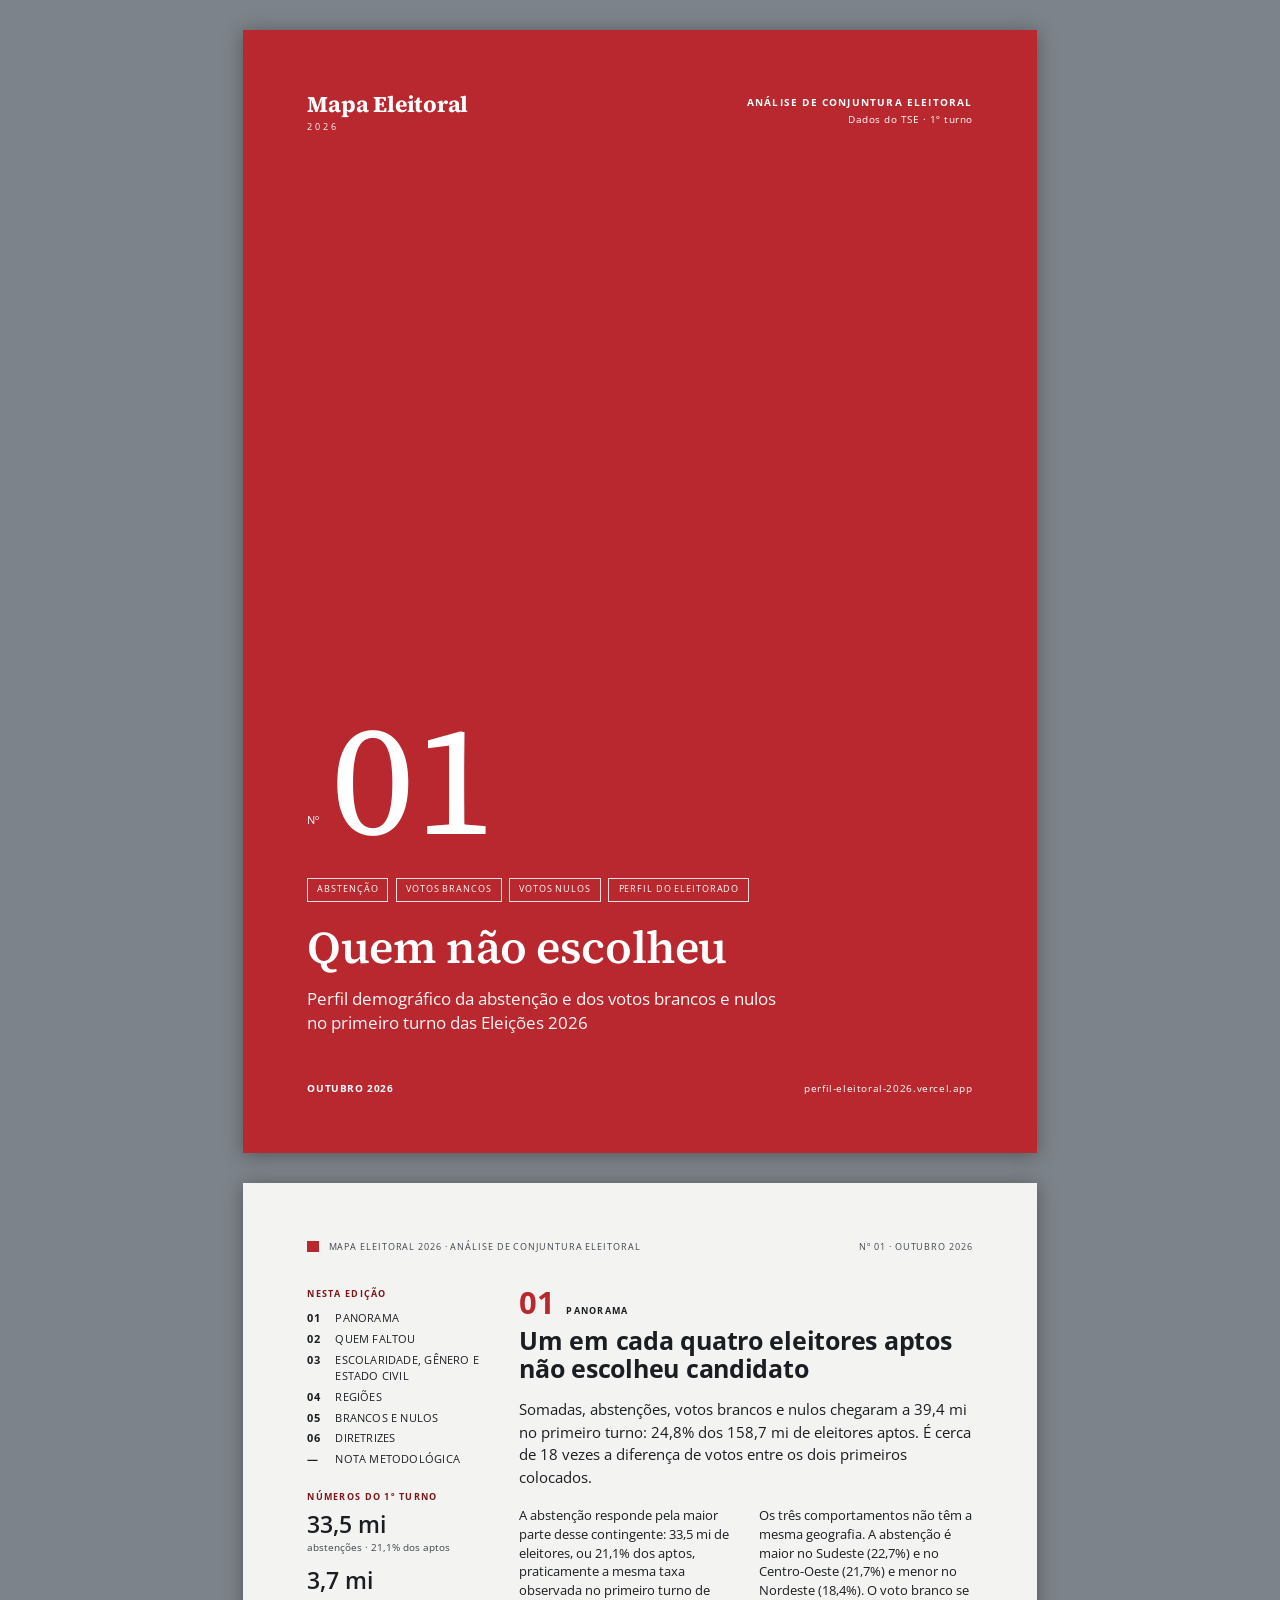
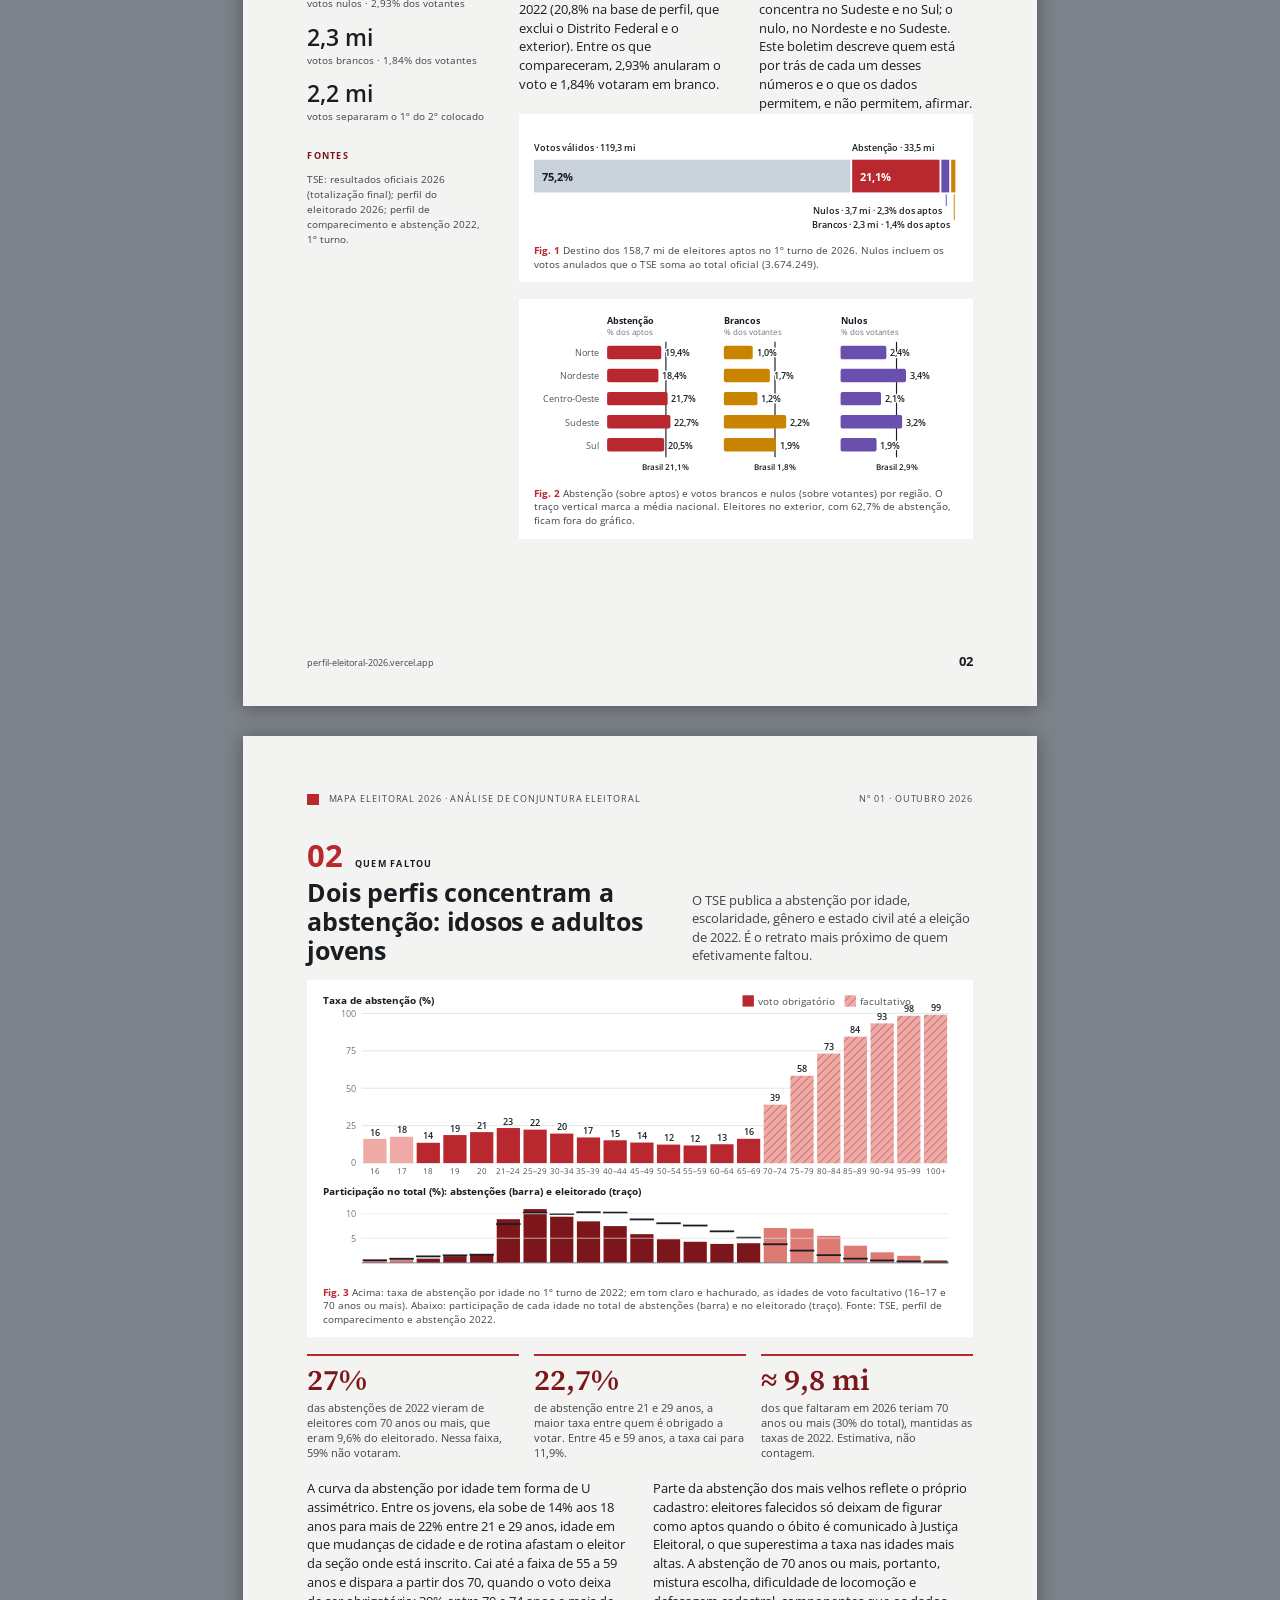
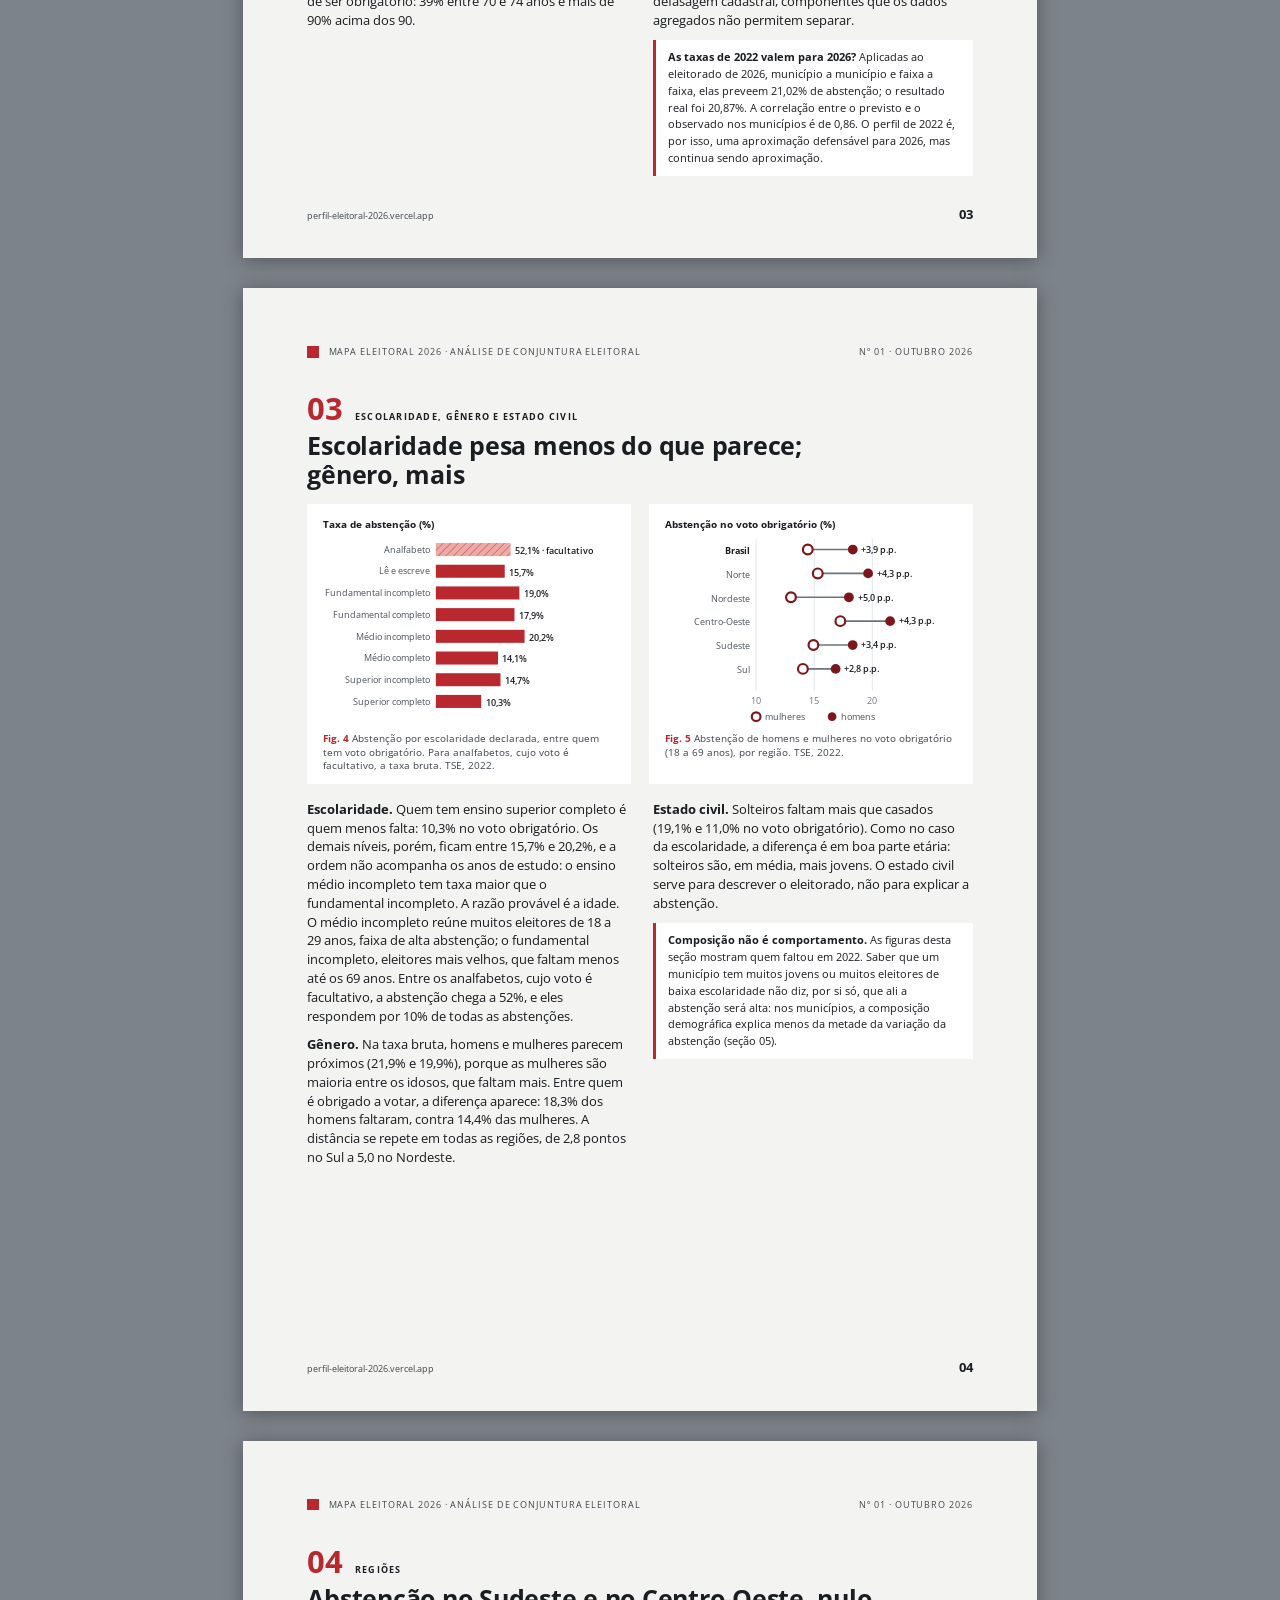
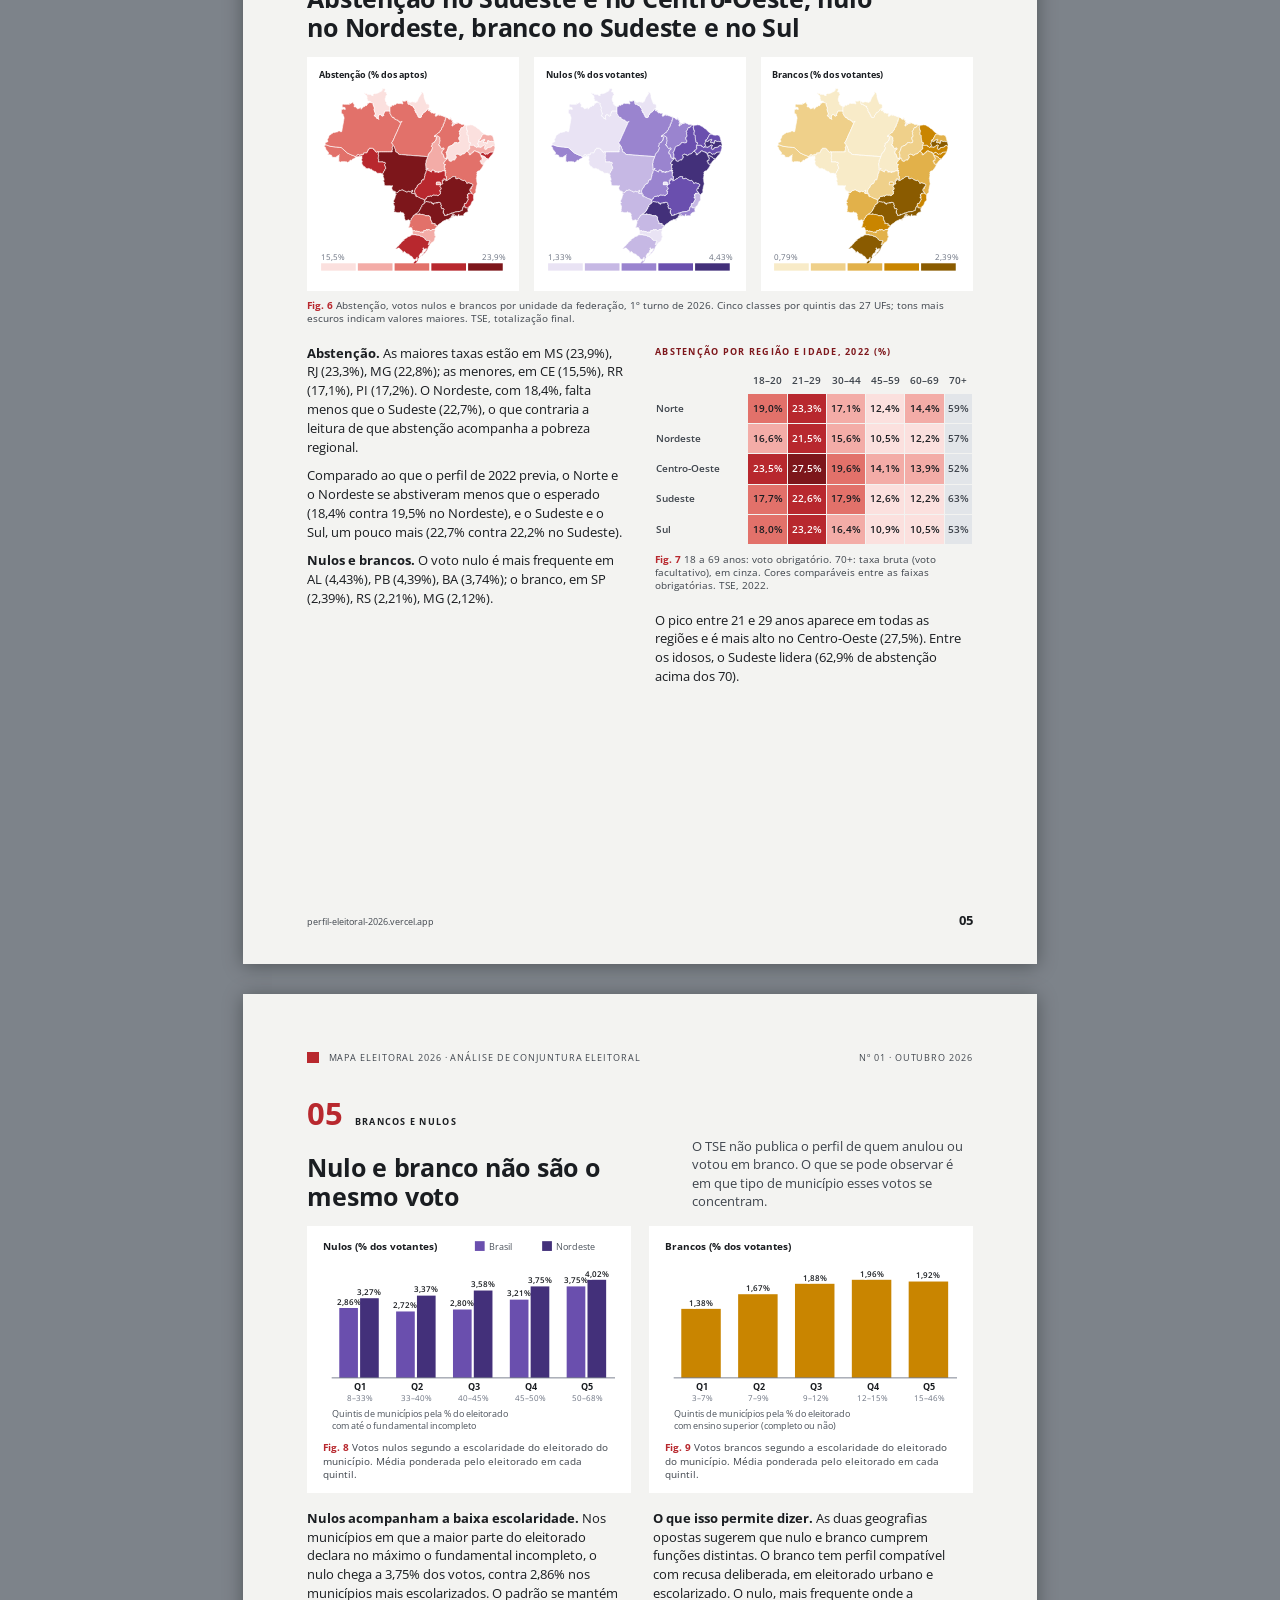
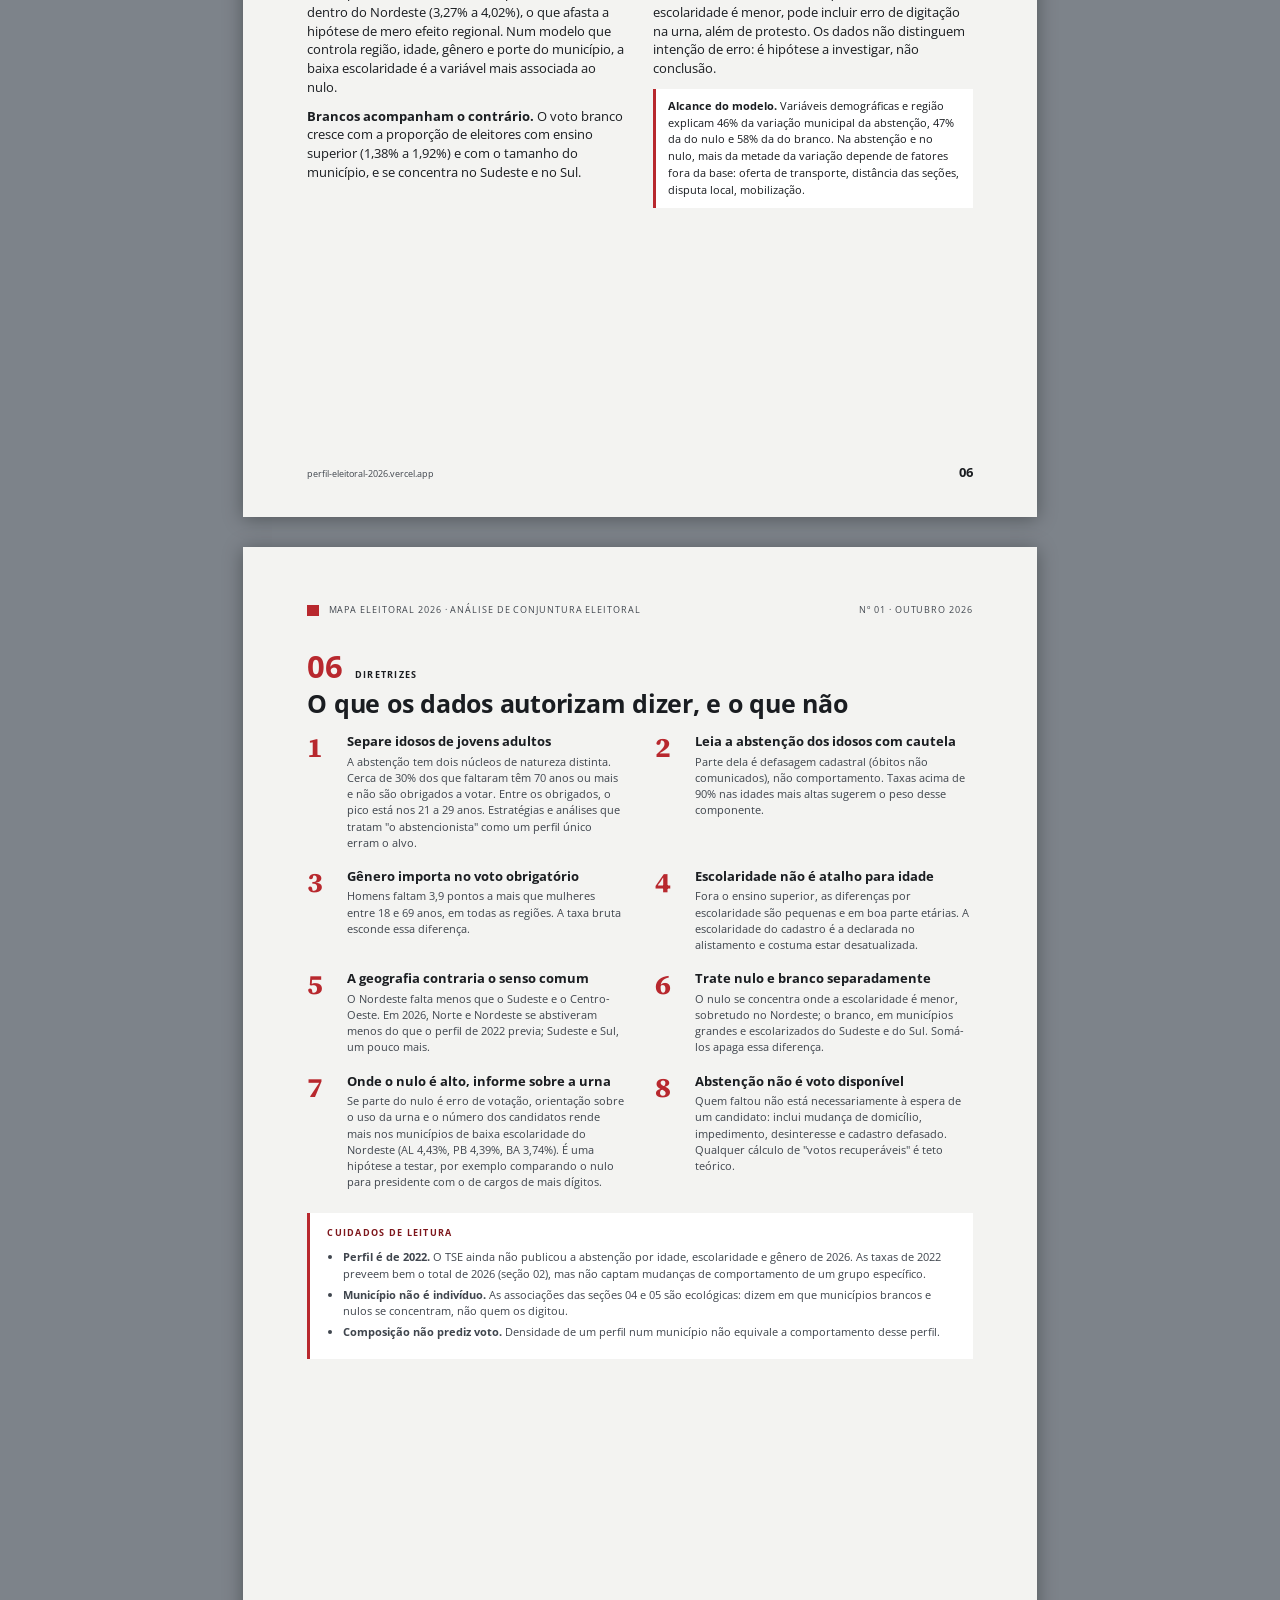
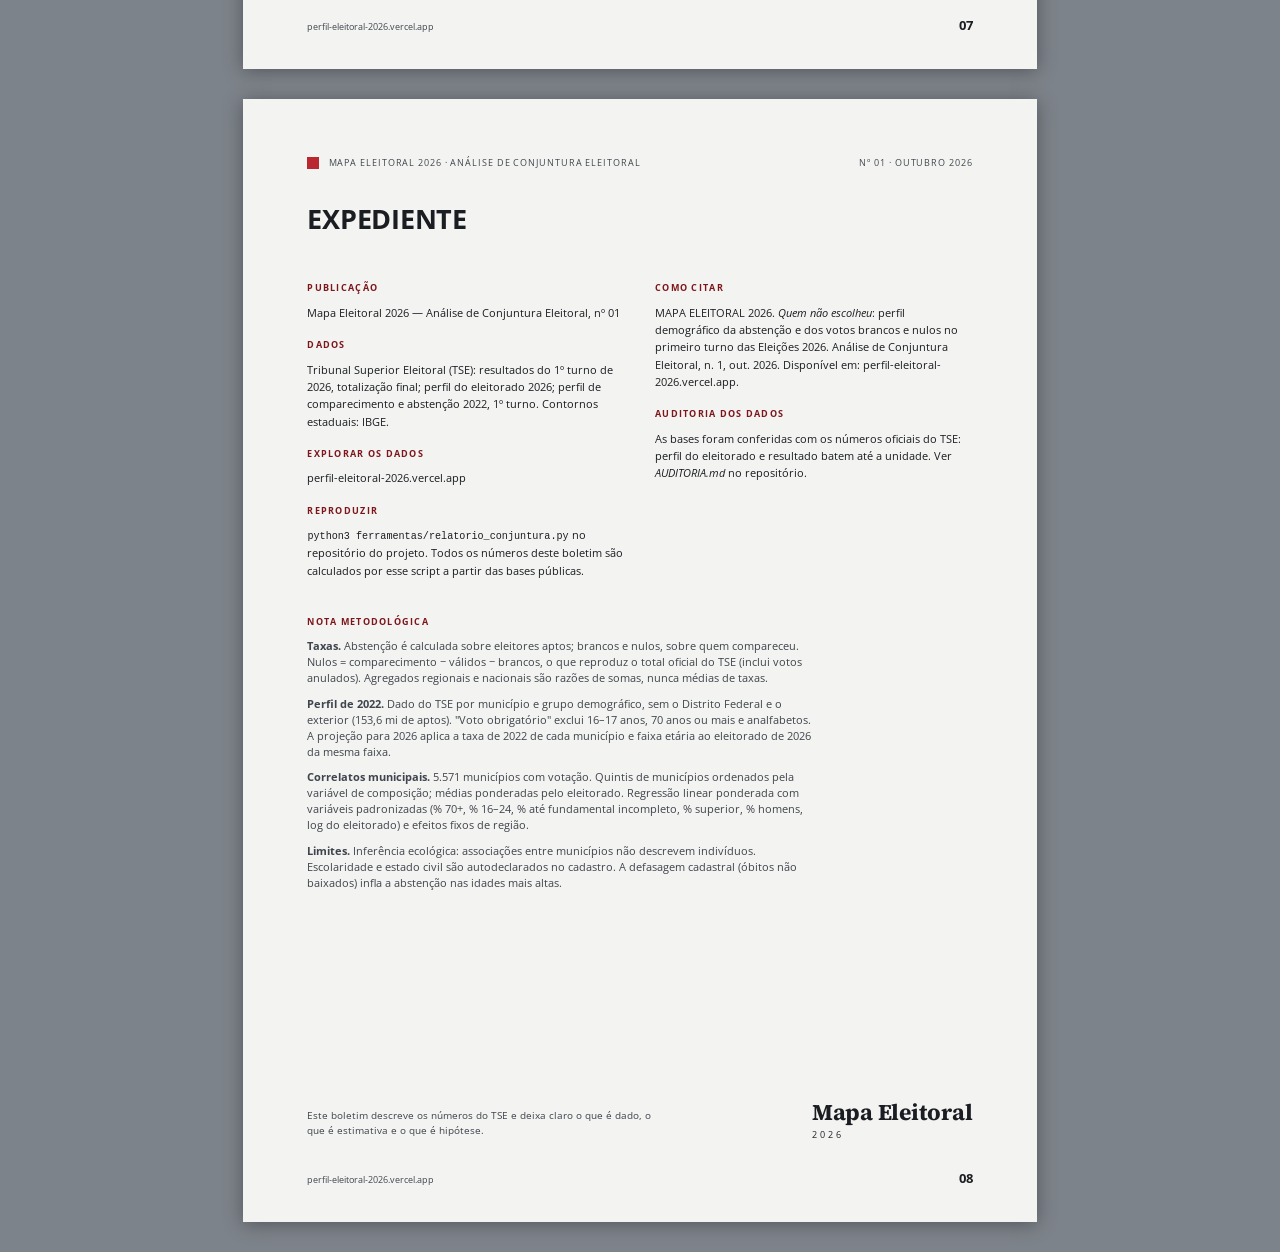
==== commit bba6b7a0: "Novo endereço do site: perfil-eleitoral-2026.vercel.app - boletim (HTML e PDF): rodapés e expediente" ====
--- a/relatorios/conjuntura-01/index.html
+++ b/relatorios/conjuntura-01/index.html
@@ -135,7 +135,7 @@
   <h1>Quem não escolheu</h1>
   <p class="sub">Perfil demográfico da abstenção e dos votos brancos e nulos no primeiro turno das Eleições 2026</p>
  </div>
- <div class="capa-pe"><b>OUTUBRO 2026</b><span>mapa-eleitoral-2026-rho.vercel.app</span></div>
+ <div class="capa-pe"><b>OUTUBRO 2026</b><span>perfil-eleitoral-2026.vercel.app</span></div>
 </section>
 <section class="pagina">
  <header class="cab"><span class="marca-q"></span>MAPA ELEITORAL 2026 · ANÁLISE DE CONJUNTURA ELEITORAL<span class="dir">Nº 01 · OUTUBRO 2026</span></header>
@@ -164,7 +164,7 @@
    <figure><svg viewBox="0 0 440 172" role="img" aria-label="Abstenção, brancos e nulos por região, 2026" xmlns="http://www.w3.org/2000/svg"><text x="76.0" y="11.0" font-size="9.5" fill="#1a1d21" text-anchor="start" font-weight="700" >Abstenção</text><text x="76.0" y="23.0" font-size="8" fill="#6b7280" text-anchor="start" font-weight="400" >% dos aptos</text><line x1="137.1" y1="30" x2="137.1" y2="150" stroke="#1a1d21" stroke-width="1.2"/><rect x="76.0" y="34" width="56.3" height="14" rx="2" fill="#b8282e"/><text x="136.3" y="45.0" font-size="9" fill="#1a1d21" text-anchor="start" font-weight="600" paint-order="stroke" stroke="#fff" stroke-width="3" stroke-linejoin="round">19,4%</text><rect x="76.0" y="58" width="53.3" height="14" rx="2" fill="#b8282e"/><text x="133.3" y="69.0" font-size="9" fill="#1a1d21" text-anchor="start" font-weight="600" paint-order="stroke" stroke="#fff" stroke-width="3" stroke-linejoin="round">18,4%</text><rect x="76.0" y="82" width="62.9" height="14" rx="2" fill="#b8282e"/><text x="142.9" y="93.0" font-size="9" fill="#1a1d21" text-anchor="start" font-weight="600" paint-order="stroke" stroke="#fff" stroke-width="3" stroke-linejoin="round">21,7%</text><rect x="76.0" y="106" width="65.8" height="14" rx="2" fill="#b8282e"/><text x="145.8" y="117.0" font-size="9" fill="#1a1d21" text-anchor="start" font-weight="600" paint-order="stroke" stroke="#fff" stroke-width="3" stroke-linejoin="round">22,7%</text><rect x="76.0" y="130" width="59.3" height="14" rx="2" fill="#b8282e"/><text x="139.3" y="141.0" font-size="9" fill="#1a1d21" text-anchor="start" font-weight="600" paint-order="stroke" stroke="#fff" stroke-width="3" stroke-linejoin="round">20,5%</text><text x="137.1" y="163.0" font-size="8.5" fill="#1a1d21" text-anchor="middle" font-weight="600" >Brasil 21,1%</text><text x="197.3" y="11.0" font-size="9.5" fill="#1a1d21" text-anchor="start" font-weight="700" >Brancos</text><text x="197.3" y="23.0" font-size="8" fill="#6b7280" text-anchor="start" font-weight="400" >% dos votantes</text><line x1="250.5" y1="30" x2="250.5" y2="150" stroke="#1a1d21" stroke-width="1.2"/><rect x="197.33333333333331" y="34" width="30.0" height="14" rx="2" fill="#c98500"/><text x="231.4" y="45.0" font-size="9" fill="#1a1d21" text-anchor="start" font-weight="600" paint-order="stroke" stroke="#fff" stroke-width="3" stroke-linejoin="round">1,0%</text><rect x="197.33333333333331" y="58" width="47.8" height="14" rx="2" fill="#c98500"/><text x="249.2" y="69.0" font-size="9" fill="#1a1d21" text-anchor="start" font-weight="600" paint-order="stroke" stroke="#fff" stroke-width="3" stroke-linejoin="round">1,7%</text><rect x="197.33333333333331" y="82" width="34.9" height="14" rx="2" fill="#c98500"/><text x="236.2" y="93.0" font-size="9" fill="#1a1d21" text-anchor="start" font-weight="600" paint-order="stroke" stroke="#fff" stroke-width="3" stroke-linejoin="round">1,2%</text><rect x="197.33333333333331" y="106" width="64.8" height="14" rx="2" fill="#c98500"/><text x="266.1" y="117.0" font-size="9" fill="#1a1d21" text-anchor="start" font-weight="600" paint-order="stroke" stroke="#fff" stroke-width="3" stroke-linejoin="round">2,2%</text><rect x="197.33333333333331" y="130" width="54.1" height="14" rx="2" fill="#c98500"/><text x="255.5" y="141.0" font-size="9" fill="#1a1d21" text-anchor="start" font-weight="600" paint-order="stroke" stroke="#fff" stroke-width="3" stroke-linejoin="round">1,9%</text><text x="250.5" y="163.0" font-size="8.5" fill="#1a1d21" text-anchor="middle" font-weight="600" >Brasil 1,8%</text><text x="318.7" y="11.0" font-size="9.5" fill="#1a1d21" text-anchor="start" font-weight="700" >Nulos</text><text x="318.7" y="23.0" font-size="8" fill="#6b7280" text-anchor="start" font-weight="400" >% dos votantes</text><line x1="376.8" y1="30" x2="376.8" y2="150" stroke="#1a1d21" stroke-width="1.2"/><rect x="318.66666666666663" y="34" width="47.6" height="14" rx="2" fill="#6a4fae"/><text x="370.3" y="45.0" font-size="9" fill="#1a1d21" text-anchor="start" font-weight="600" paint-order="stroke" stroke="#fff" stroke-width="3" stroke-linejoin="round">2,4%</text><rect x="318.66666666666663" y="58" width="68.0" height="14" rx="2" fill="#6a4fae"/><text x="390.7" y="69.0" font-size="9" fill="#1a1d21" text-anchor="start" font-weight="600" paint-order="stroke" stroke="#fff" stroke-width="3" stroke-linejoin="round">3,4%</text><rect x="318.66666666666663" y="82" width="42.0" height="14" rx="2" fill="#6a4fae"/><text x="364.7" y="93.0" font-size="9" fill="#1a1d21" text-anchor="start" font-weight="600" paint-order="stroke" stroke="#fff" stroke-width="3" stroke-linejoin="round">2,1%</text><rect x="318.66666666666663" y="106" width="64.0" height="14" rx="2" fill="#6a4fae"/><text x="386.7" y="117.0" font-size="9" fill="#1a1d21" text-anchor="start" font-weight="600" paint-order="stroke" stroke="#fff" stroke-width="3" stroke-linejoin="round">3,2%</text><rect x="318.66666666666663" y="130" width="37.4" height="14" rx="2" fill="#6a4fae"/><text x="360.1" y="141.0" font-size="9" fill="#1a1d21" text-anchor="start" font-weight="600" paint-order="stroke" stroke="#fff" stroke-width="3" stroke-linejoin="round">1,9%</text><text x="376.8" y="163.0" font-size="8.5" fill="#1a1d21" text-anchor="middle" font-weight="600" >Brasil 2,9%</text><text x="68.0" y="45.0" font-size="9" fill="#4a515a" text-anchor="end" font-weight="400" >Norte</text><text x="68.0" y="69.0" font-size="9" fill="#4a515a" text-anchor="end" font-weight="400" >Nordeste</text><text x="68.0" y="93.0" font-size="9" fill="#4a515a" text-anchor="end" font-weight="400" >Centro-Oeste</text><text x="68.0" y="117.0" font-size="9" fill="#4a515a" text-anchor="end" font-weight="400" >Sudeste</text><text x="68.0" y="141.0" font-size="9" fill="#4a515a" text-anchor="end" font-weight="400" >Sul</text></svg><figcaption><b>Fig. 2</b> Abstenção (sobre aptos) e votos brancos e nulos (sobre votantes) por região. O traço vertical marca a média nacional. Eleitores no exterior, com 62,7% de abstenção, ficam fora do gráfico.</figcaption></figure>
   </div>
  </div>
- <footer class="rod"><span>mapa-eleitoral-2026-rho.vercel.app</span><b>02</b></footer>
+ <footer class="rod"><span>perfil-eleitoral-2026.vercel.app</span><b>02</b></footer>
 </section>
 <section class="pagina">
  <header class="cab"><span class="marca-q"></span>MAPA ELEITORAL 2026 · ANÁLISE DE CONJUNTURA ELEITORAL<span class="dir">Nº 01 · OUTUBRO 2026</span></header>
@@ -184,7 +184,7 @@
   <p>Parte da abstenção dos mais velhos reflete o próprio cadastro: eleitores falecidos só deixam de figurar como aptos quando o óbito é comunicado à Justiça Eleitoral, o que superestima a taxa nas idades mais altas. A abstenção de 70 anos ou mais, portanto, mistura escolha, dificuldade de locomoção e defasagem cadastral, componentes que os dados agregados não permitem separar.</p>
   <p class="nota-val"><b>As taxas de 2022 valem para 2026?</b> Aplicadas ao eleitorado de 2026, município a município e faixa a faixa, elas preveem 21,02% de abstenção; o resultado real foi 20,87%. A correlação entre o previsto e o observado nos municípios é de 0,86. O perfil de 2022 é, por isso, uma aproximação defensável para 2026, mas continua sendo aproximação.</p>
  </div>
- <footer class="rod"><span>mapa-eleitoral-2026-rho.vercel.app</span><b>03</b></footer>
+ <footer class="rod"><span>perfil-eleitoral-2026.vercel.app</span><b>03</b></footer>
 </section>
 <section class="pagina">
  <header class="cab"><span class="marca-q"></span>MAPA ELEITORAL 2026 · ANÁLISE DE CONJUNTURA ELEITORAL<span class="dir">Nº 01 · OUTUBRO 2026</span></header>
@@ -200,7 +200,7 @@
   <p><b>Estado civil.</b> Solteiros faltam mais que casados (19,1% e 11,0% no voto obrigatório). Como no caso da escolaridade, a diferença é em boa parte etária: solteiros são, em média, mais jovens. O estado civil serve para descrever o eleitorado, não para explicar a abstenção.</p>
   <p class="nota-val"><b>Composição não é comportamento.</b> As figuras desta seção mostram quem faltou em 2022. Saber que um município tem muitos jovens ou muitos eleitores de baixa escolaridade não diz, por si só, que ali a abstenção será alta: nos municípios, a composição demográfica explica menos da metade da variação da abstenção (seção 05).</p>
  </div>
- <footer class="rod"><span>mapa-eleitoral-2026-rho.vercel.app</span><b>04</b></footer>
+ <footer class="rod"><span>perfil-eleitoral-2026.vercel.app</span><b>04</b></footer>
 </section>
 <section class="pagina">
  <header class="cab"><span class="marca-q"></span>MAPA ELEITORAL 2026 · ANÁLISE DE CONJUNTURA ELEITORAL<span class="dir">Nº 01 · OUTUBRO 2026</span></header>
@@ -225,7 +225,7 @@
    <p>O pico entre 21 e 29 anos aparece em todas as regiões e é mais alto no Centro-Oeste (27,5%). Entre os idosos, o Sudeste lidera (62,9% de abstenção acima dos 70).</p>
   </div>
  </div>
- <footer class="rod"><span>mapa-eleitoral-2026-rho.vercel.app</span><b>05</b></footer>
+ <footer class="rod"><span>perfil-eleitoral-2026.vercel.app</span><b>05</b></footer>
 </section>
 <section class="pagina">
  <header class="cab"><span class="marca-q"></span>MAPA ELEITORAL 2026 · ANÁLISE DE CONJUNTURA ELEITORAL<span class="dir">Nº 01 · OUTUBRO 2026</span></header>
@@ -244,7 +244,7 @@
   <p><b>O que isso permite dizer.</b> As duas geografias opostas sugerem que nulo e branco cumprem funções distintas. O branco tem perfil compatível com recusa deliberada, em eleitorado urbano e escolarizado. O nulo, mais frequente onde a escolaridade é menor, pode incluir erro de digitação na urna, além de protesto. Os dados não distinguem intenção de erro: é hipótese a investigar, não conclusão.</p>
   <p class="nota-val"><b>Alcance do modelo.</b> Variáveis demográficas e região explicam 46% da variação municipal da abstenção, 47% da do nulo e 58% da do branco. Na abstenção e no nulo, mais da metade da variação depende de fatores fora da base: oferta de transporte, distância das seções, disputa local, mobilização.</p>
  </div>
- <footer class="rod"><span>mapa-eleitoral-2026-rho.vercel.app</span><b>06</b></footer>
+ <footer class="rod"><span>perfil-eleitoral-2026.vercel.app</span><b>06</b></footer>
 </section>
 <section class="pagina">
  <header class="cab"><span class="marca-q"></span>MAPA ELEITORAL 2026 · ANÁLISE DE CONJUNTURA ELEITORAL<span class="dir">Nº 01 · OUTUBRO 2026</span></header>
@@ -268,7 +268,7 @@
    <li><b>Composição não prediz voto.</b> Densidade de um perfil num município não equivale a comportamento desse perfil.</li>
   </ul>
  </div>
- <footer class="rod"><span>mapa-eleitoral-2026-rho.vercel.app</span><b>07</b></footer>
+ <footer class="rod"><span>perfil-eleitoral-2026.vercel.app</span><b>07</b></footer>
 </section>
 <section class="pagina">
  <header class="cab"><span class="marca-q"></span>MAPA ELEITORAL 2026 · ANÁLISE DE CONJUNTURA ELEITORAL<span class="dir">Nº 01 · OUTUBRO 2026</span></header>
@@ -277,11 +277,11 @@
   <div>
    <h4>PUBLICAÇÃO</h4><p>Mapa Eleitoral 2026 — Análise de Conjuntura Eleitoral, nº 01</p>
    <h4>DADOS</h4><p>Tribunal Superior Eleitoral (TSE): resultados do 1º turno de 2026, totalização final; perfil do eleitorado 2026; perfil de comparecimento e abstenção 2022, 1º turno. Contornos estaduais: IBGE.</p>
-   <h4>EXPLORAR OS DADOS</h4><p>mapa-eleitoral-2026-rho.vercel.app</p>
+   <h4>EXPLORAR OS DADOS</h4><p>perfil-eleitoral-2026.vercel.app</p>
    <h4>REPRODUZIR</h4><p><code>python3 ferramentas/relatorio_conjuntura.py</code> no repositório do projeto. Todos os números deste boletim são calculados por esse script a partir das bases públicas.</p>
   </div>
   <div>
-   <h4>COMO CITAR</h4><p>MAPA ELEITORAL 2026. <i>Quem não escolheu</i>: perfil demográfico da abstenção e dos votos brancos e nulos no primeiro turno das Eleições 2026. Análise de Conjuntura Eleitoral, n. 1, out. 2026. Disponível em: mapa-eleitoral-2026-rho.vercel.app.</p>
+   <h4>COMO CITAR</h4><p>MAPA ELEITORAL 2026. <i>Quem não escolheu</i>: perfil demográfico da abstenção e dos votos brancos e nulos no primeiro turno das Eleições 2026. Análise de Conjuntura Eleitoral, n. 1, out. 2026. Disponível em: perfil-eleitoral-2026.vercel.app.</p>
    <h4>AUDITORIA DOS DADOS</h4><p>As bases foram conferidas com os números oficiais do TSE: perfil do eleitorado e resultado batem até a unidade. Ver <i>AUDITORIA.md</i> no repositório.</p>
   </div>
  </div>
@@ -293,5 +293,5 @@
   <p><b>Limites.</b> Inferência ecológica: associações entre municípios não descrevem indivíduos. Escolaridade e estado civil são autodeclarados no cadastro. A defasagem cadastral (óbitos não baixados) infla a abstenção nas idades mais altas.</p>
  </div>
  <div class="exp-pe"><p>Este boletim descreve os números do TSE e deixa claro o que é dado, o que é estimativa e o que é hipótese.</p><div class="marca escura"><b>Mapa Eleitoral</b><span>2026</span></div></div>
- <footer class="rod"><span>mapa-eleitoral-2026-rho.vercel.app</span><b>08</b></footer>
+ <footer class="rod"><span>perfil-eleitoral-2026.vercel.app</span><b>08</b></footer>
 </section></body></html>
